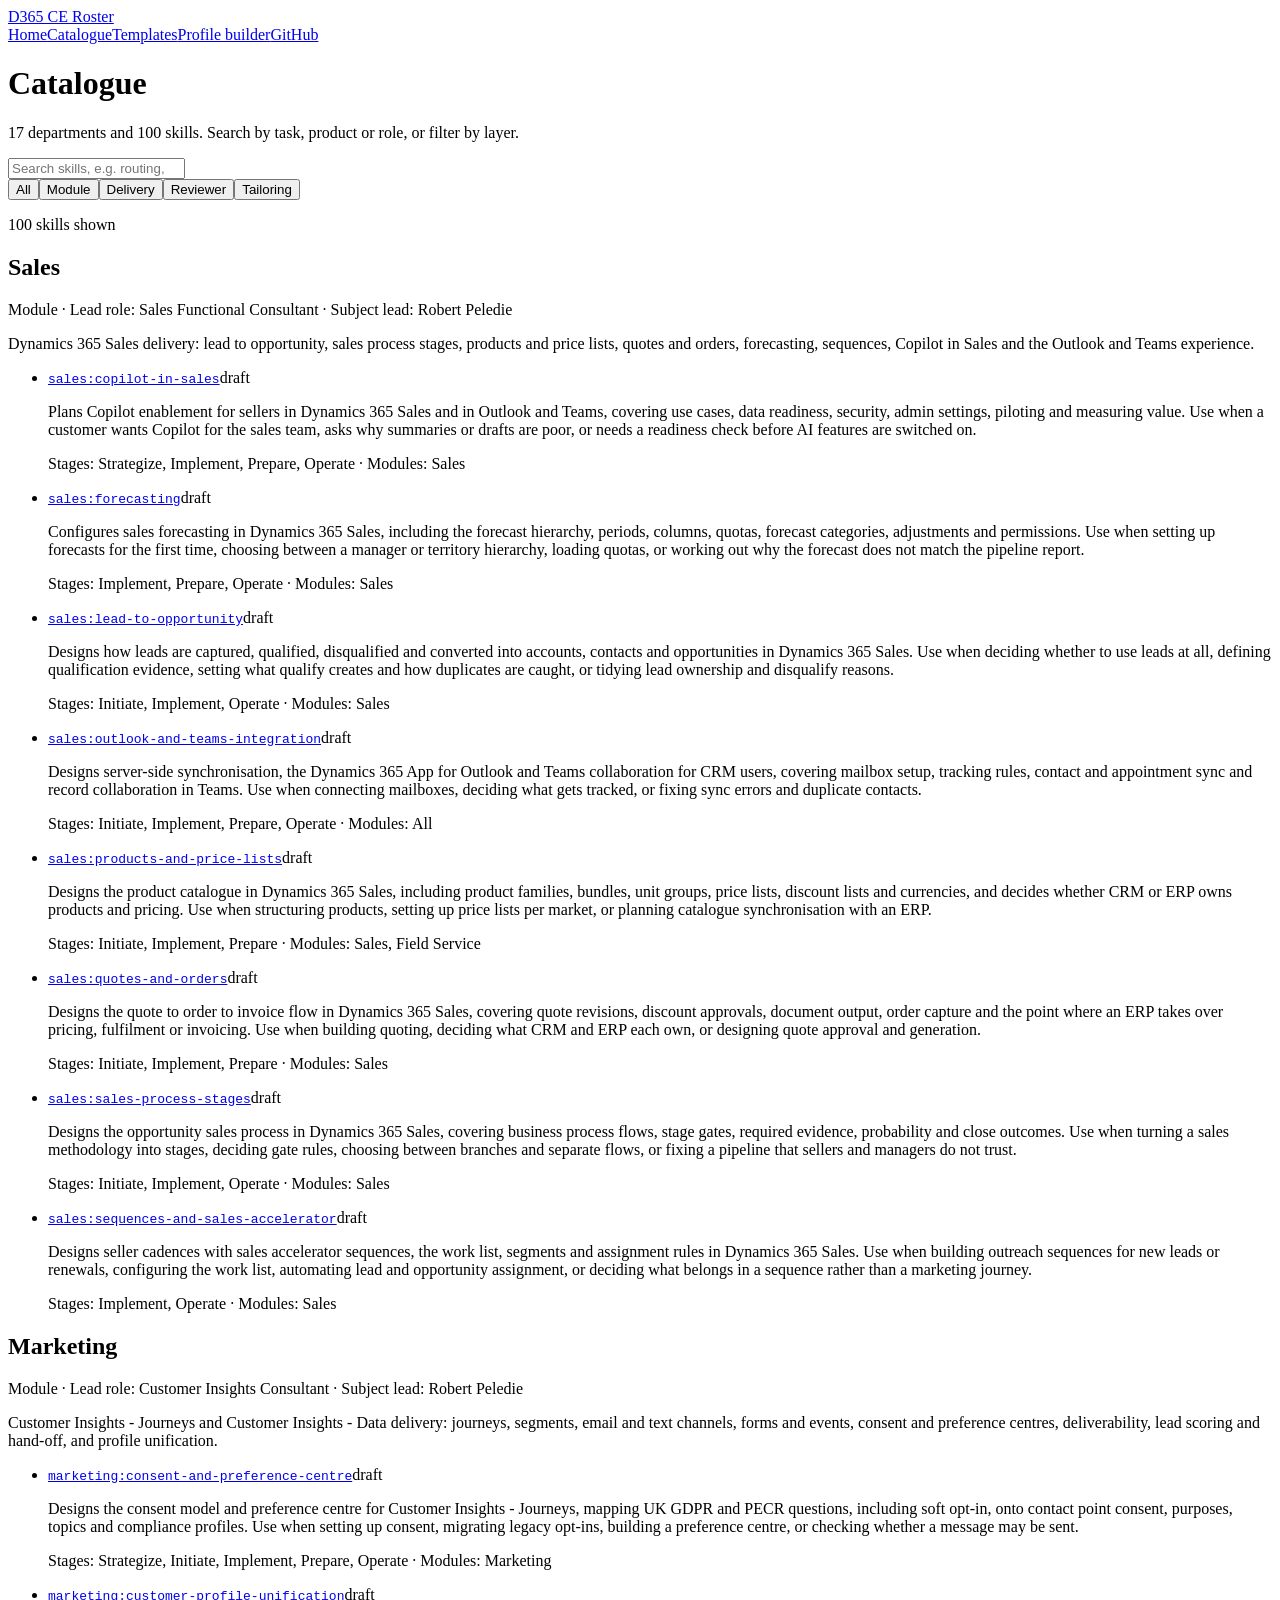
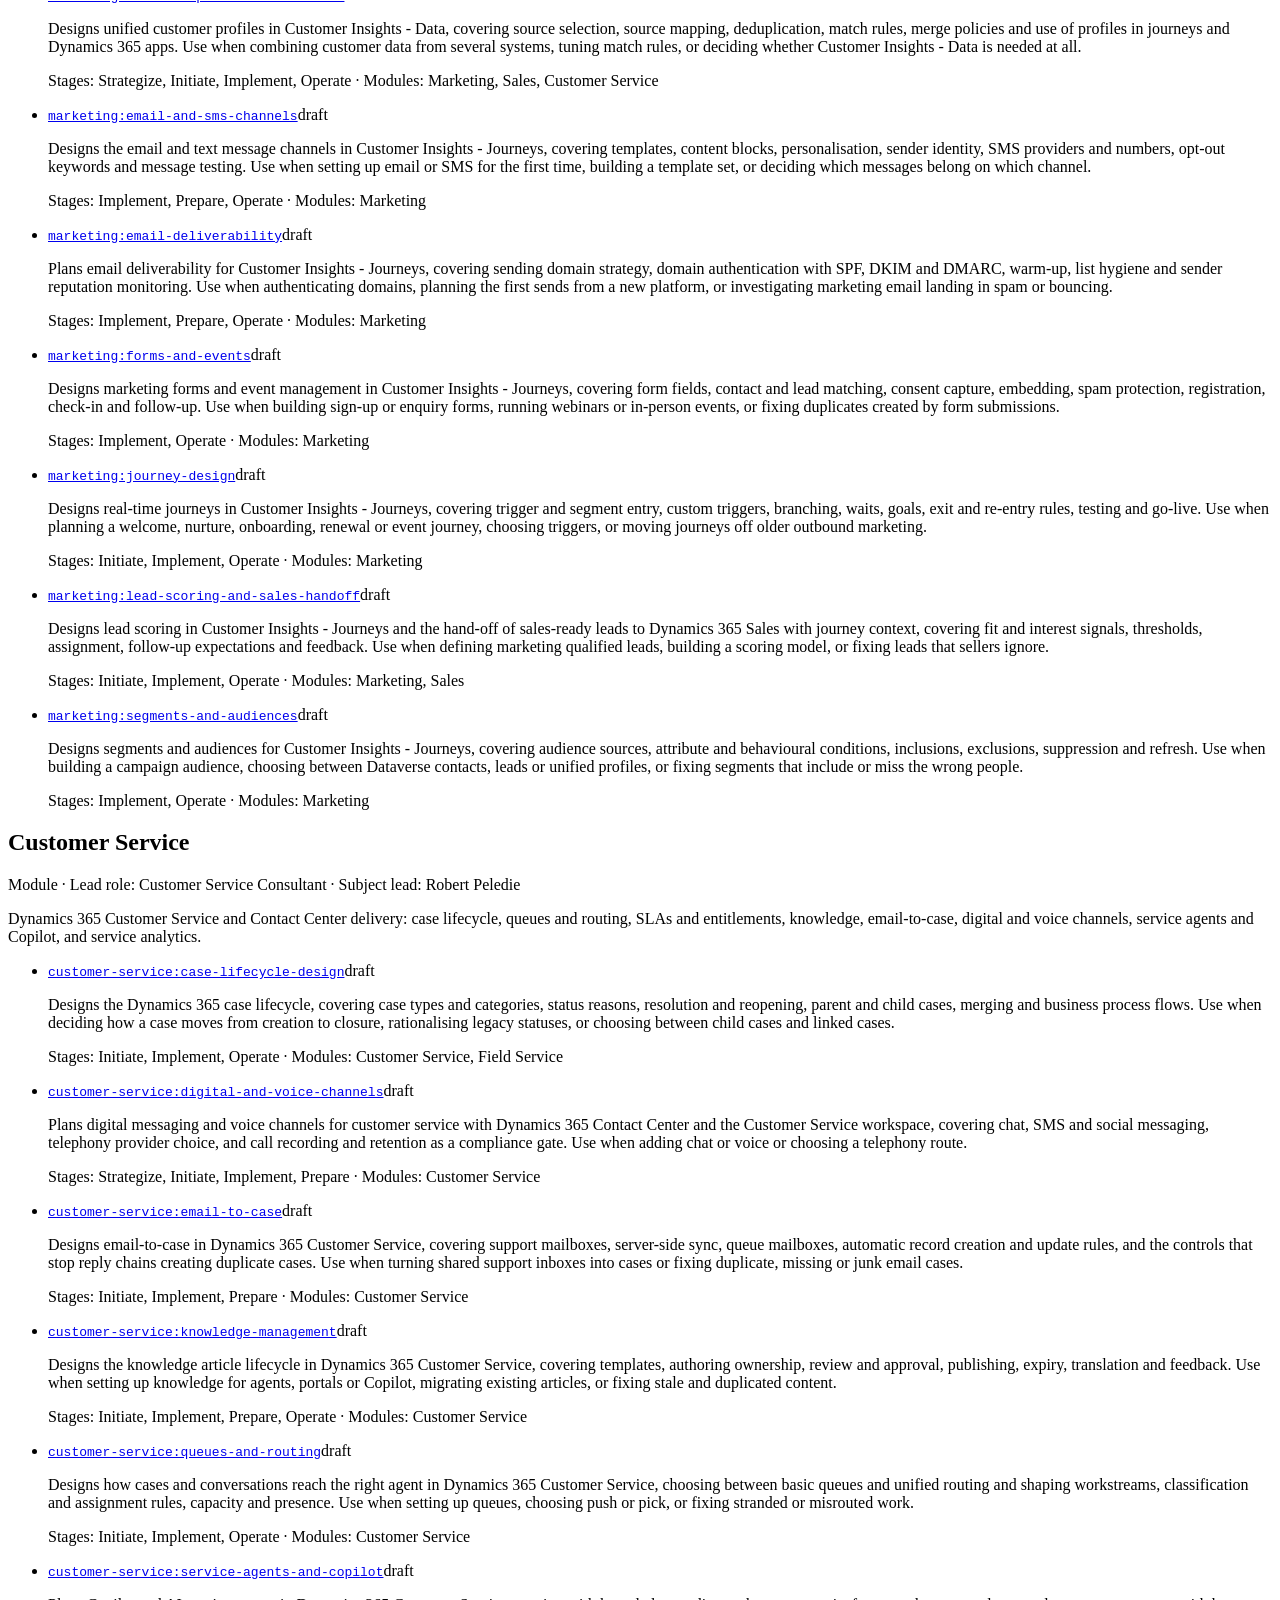
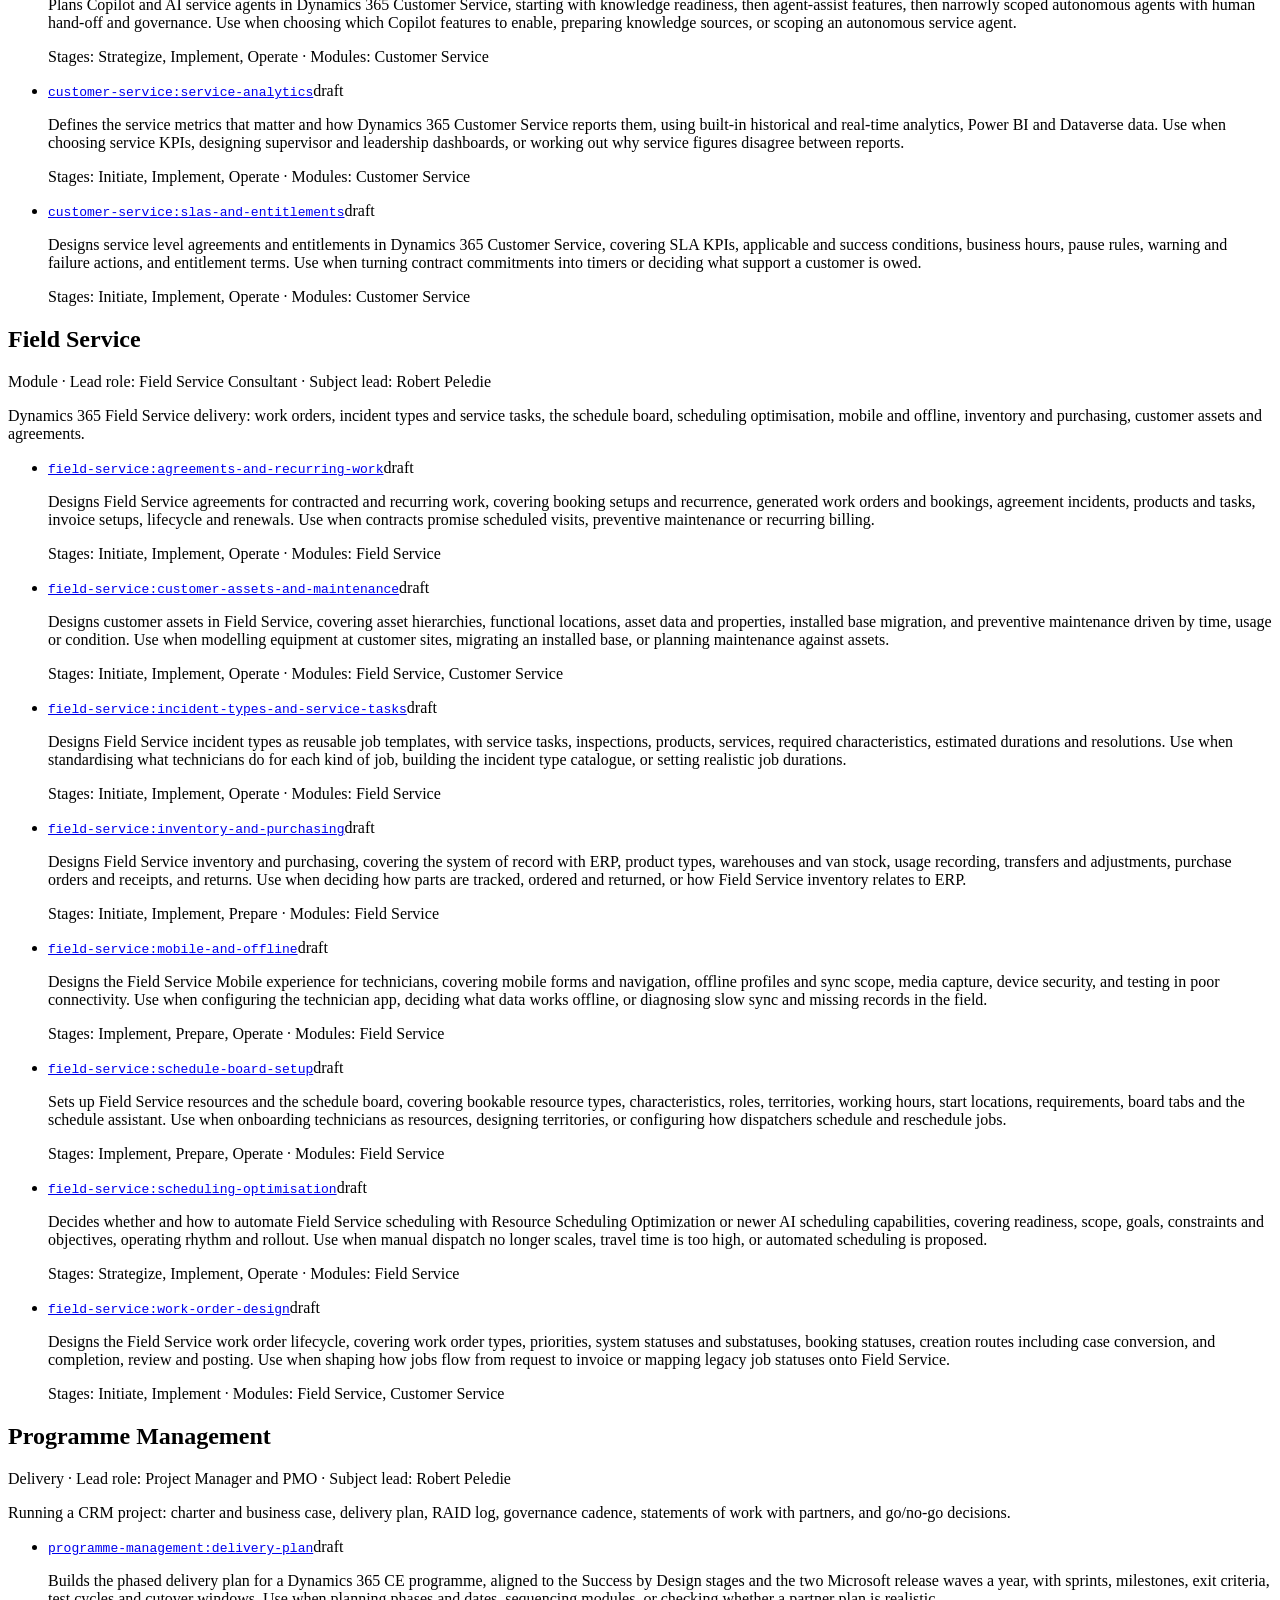
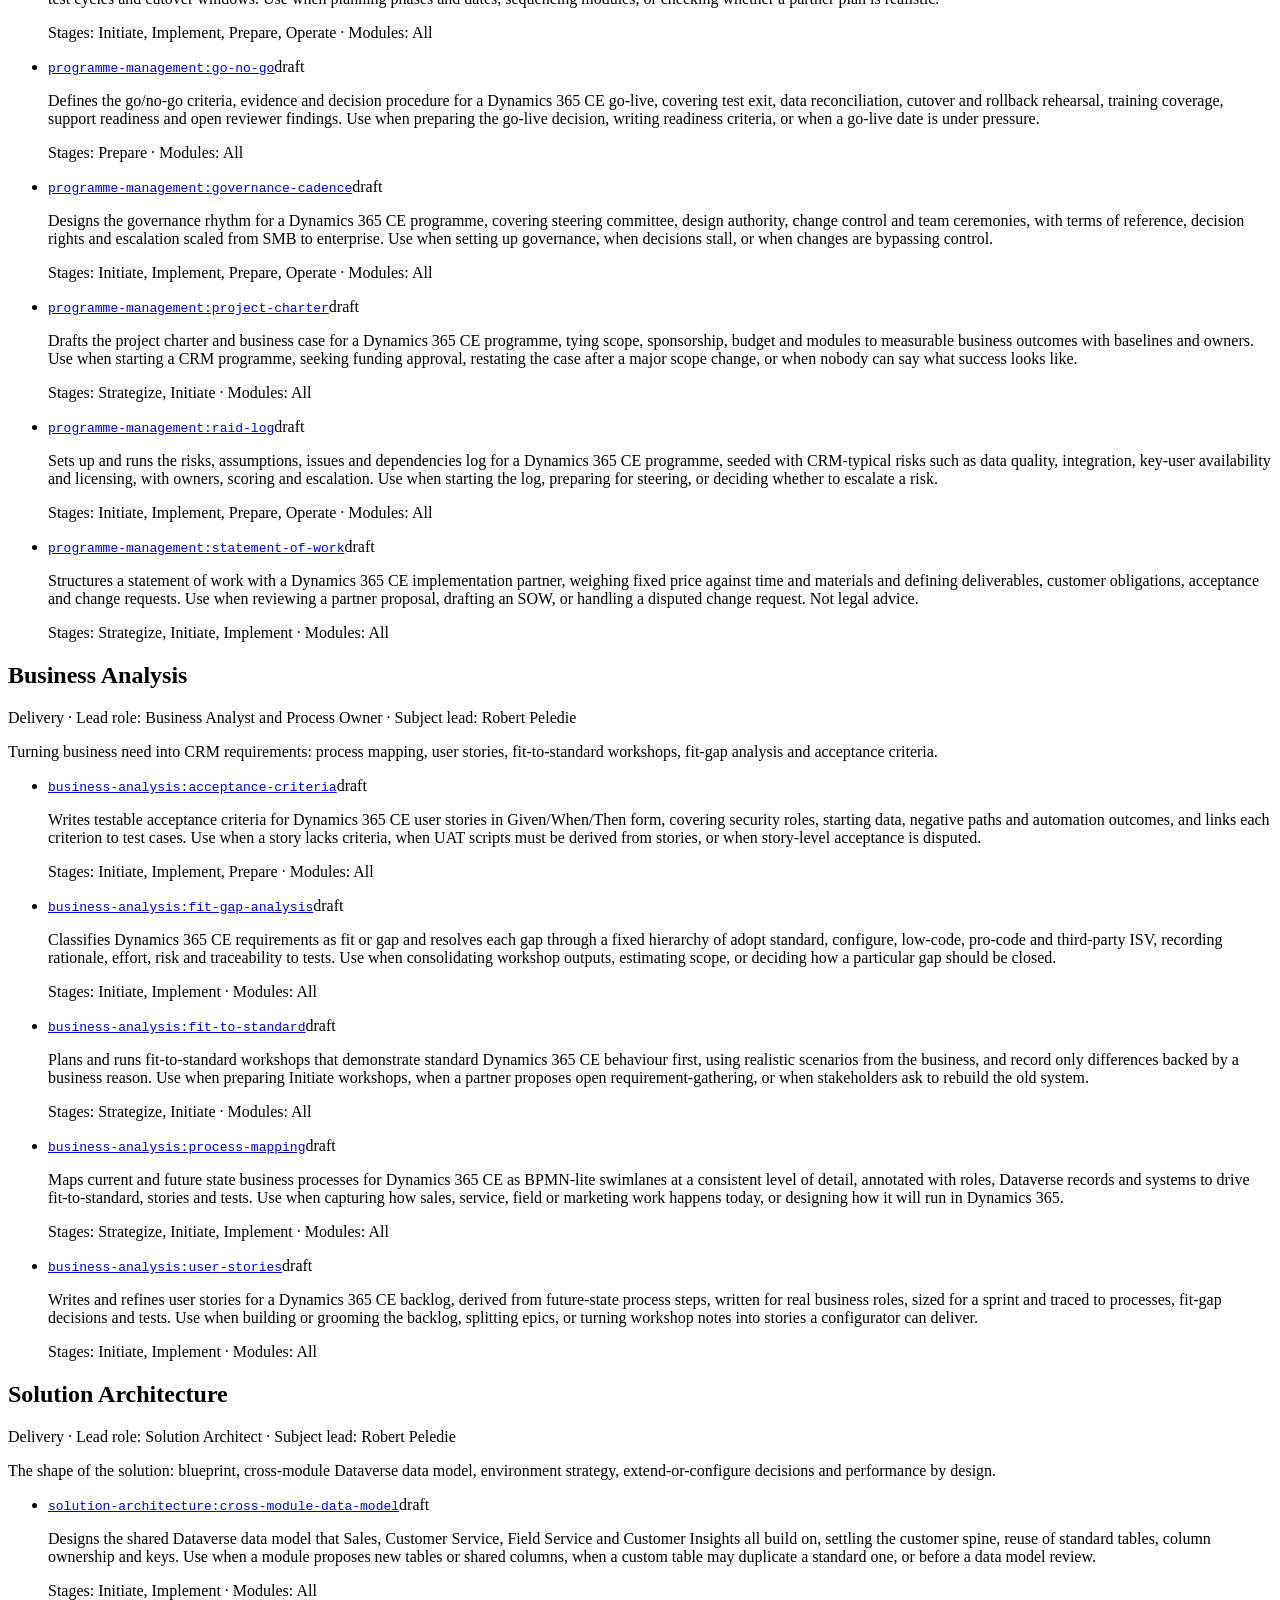
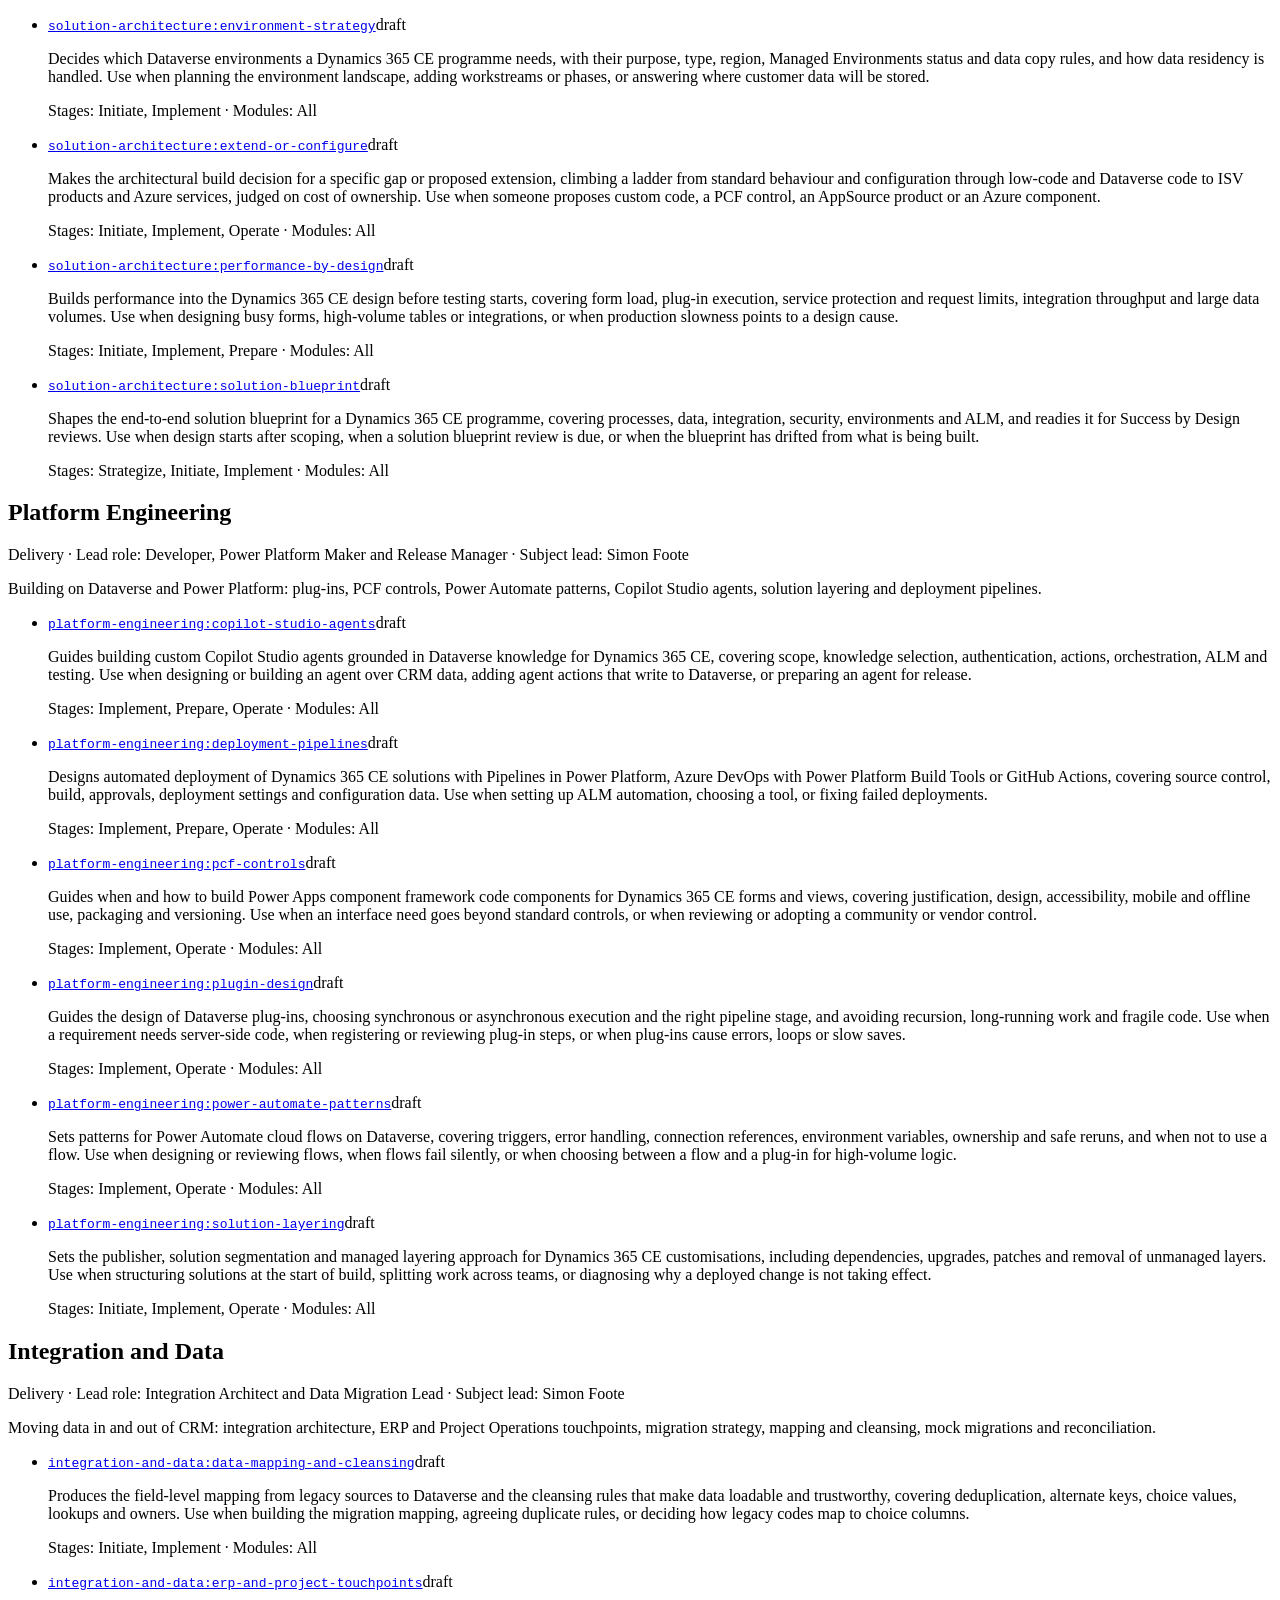
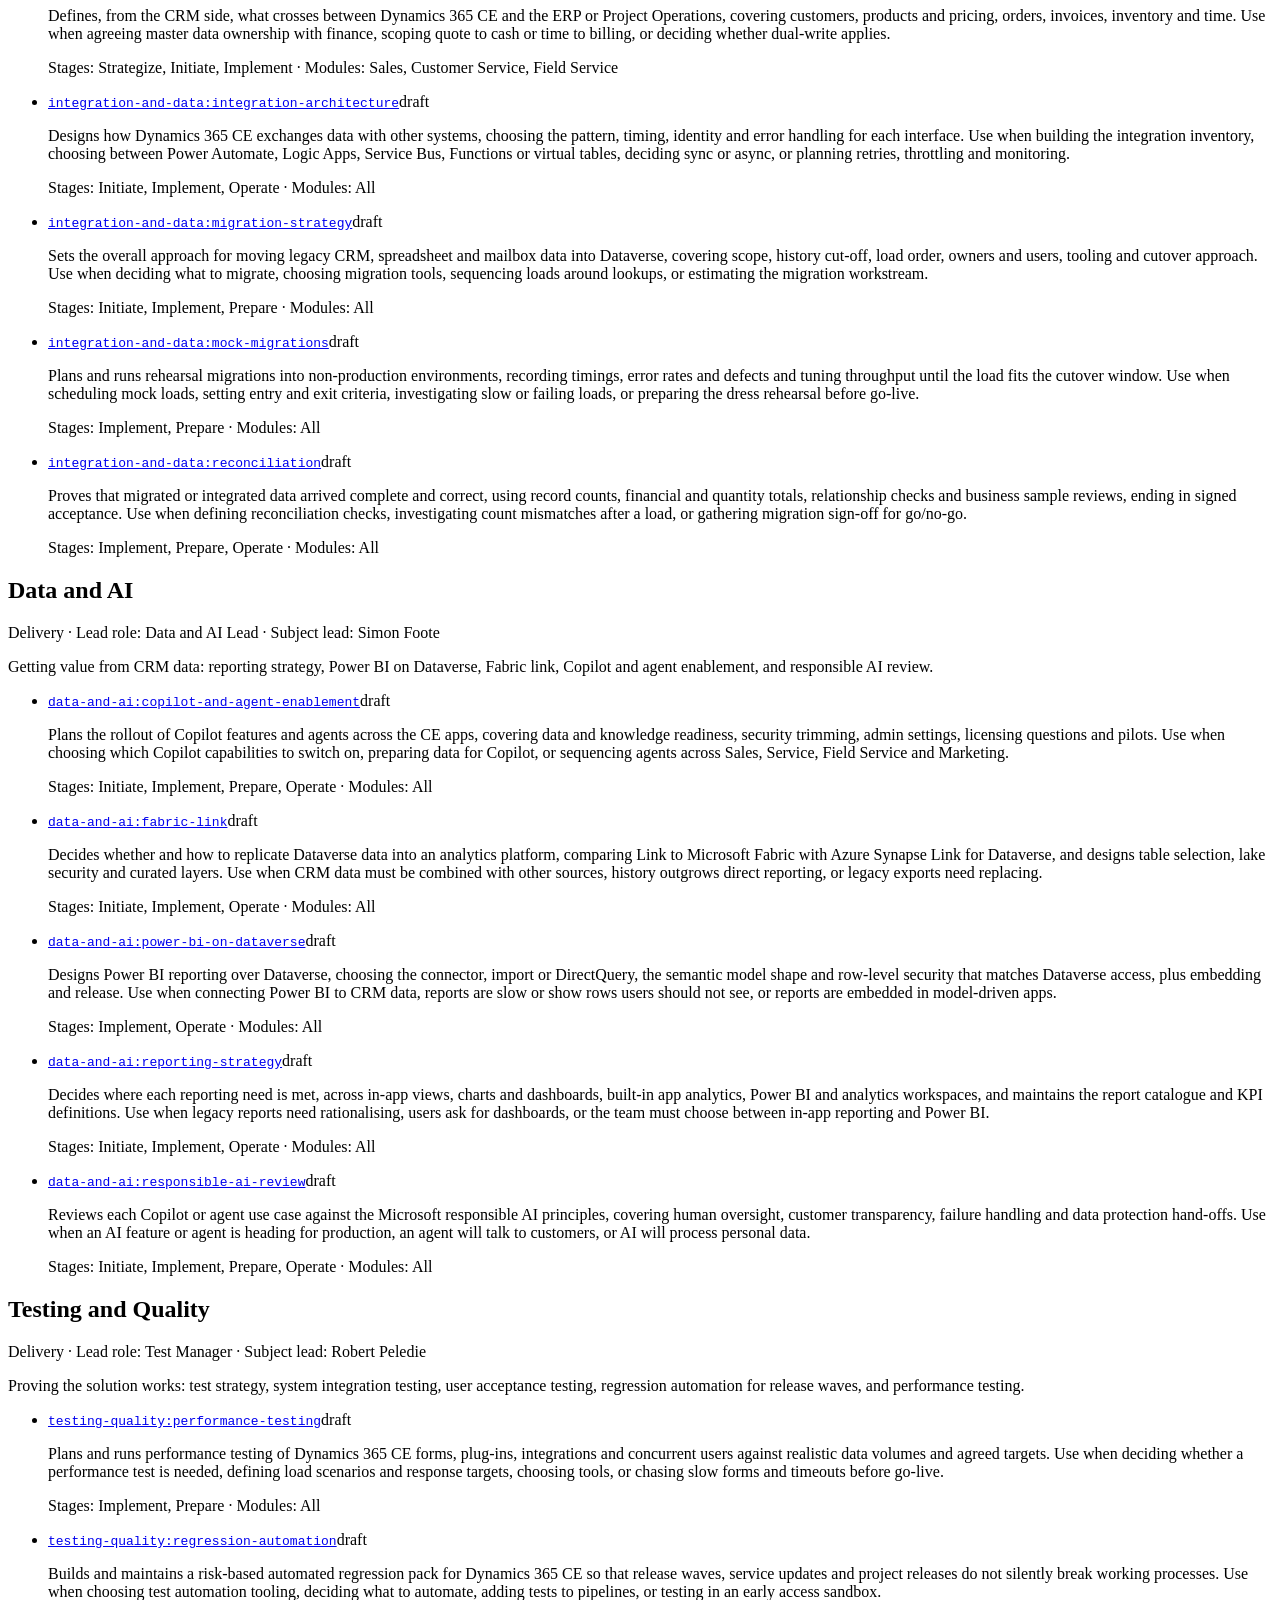
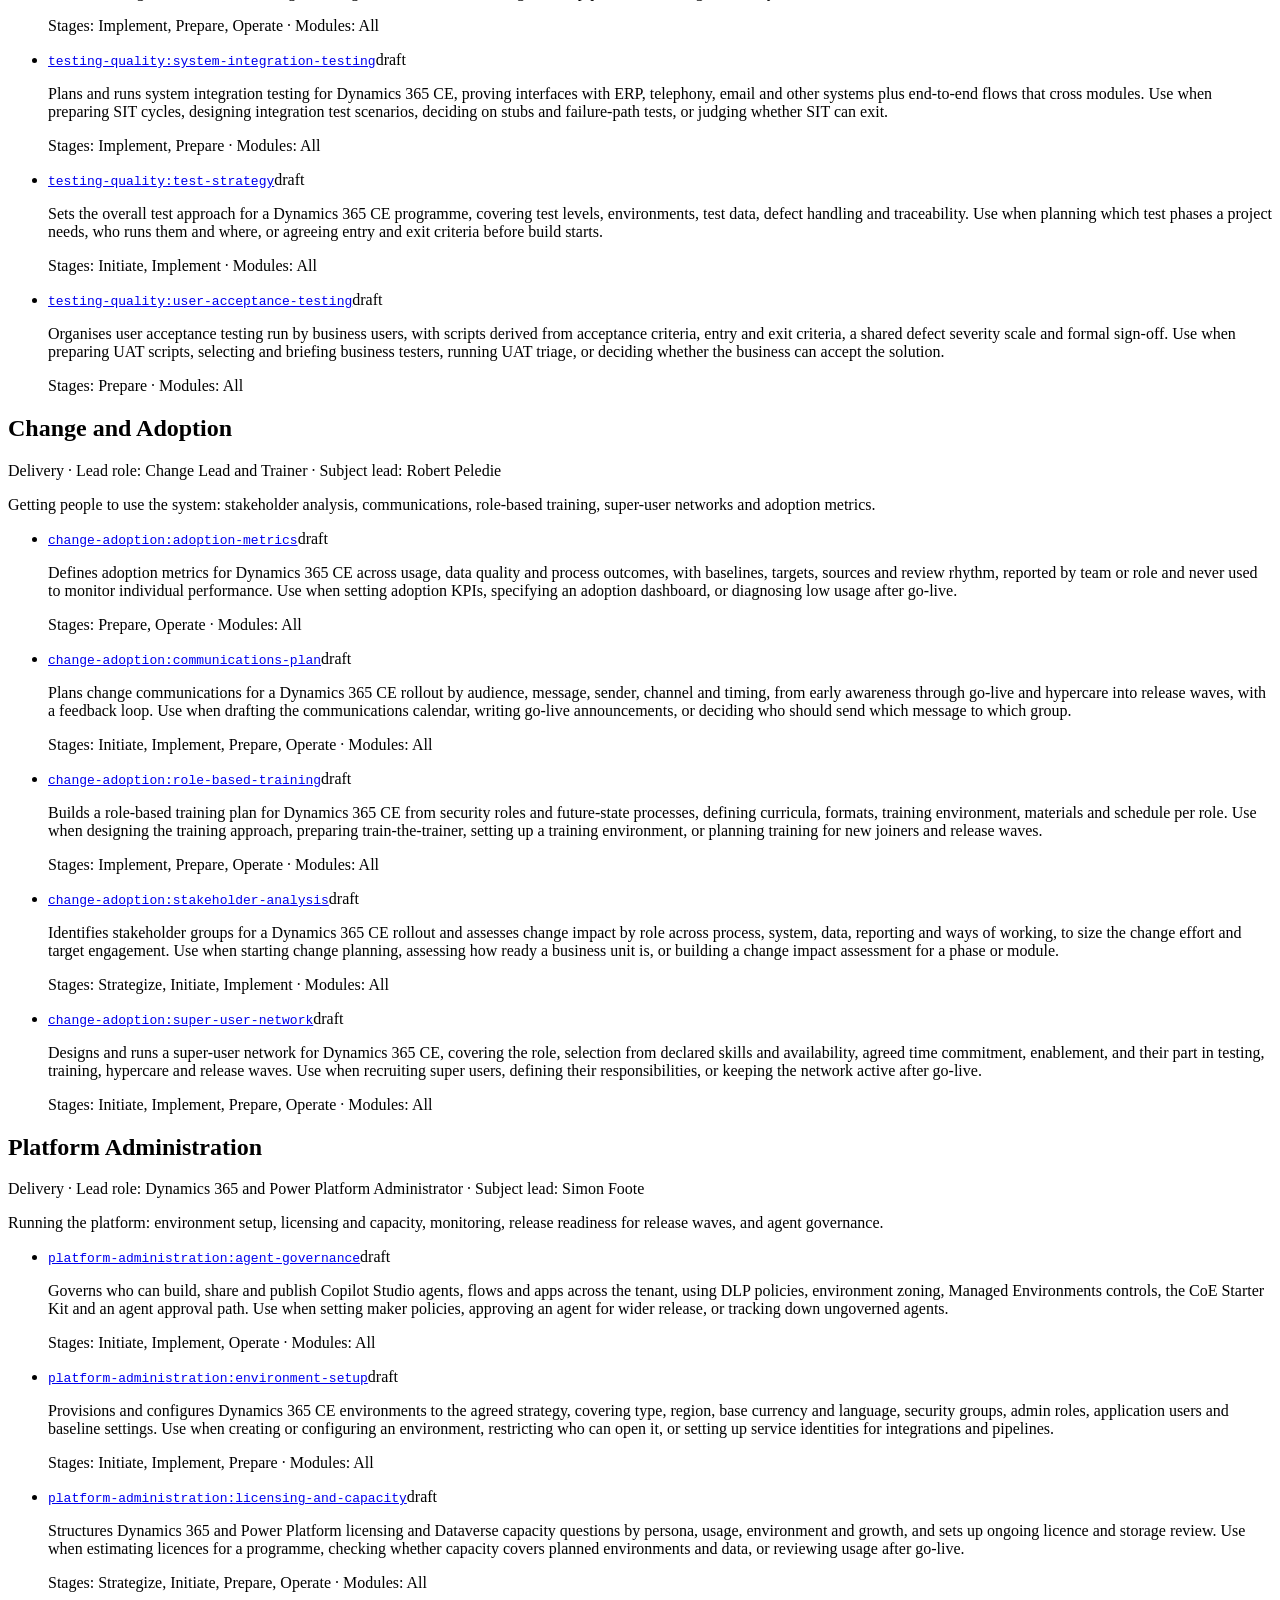
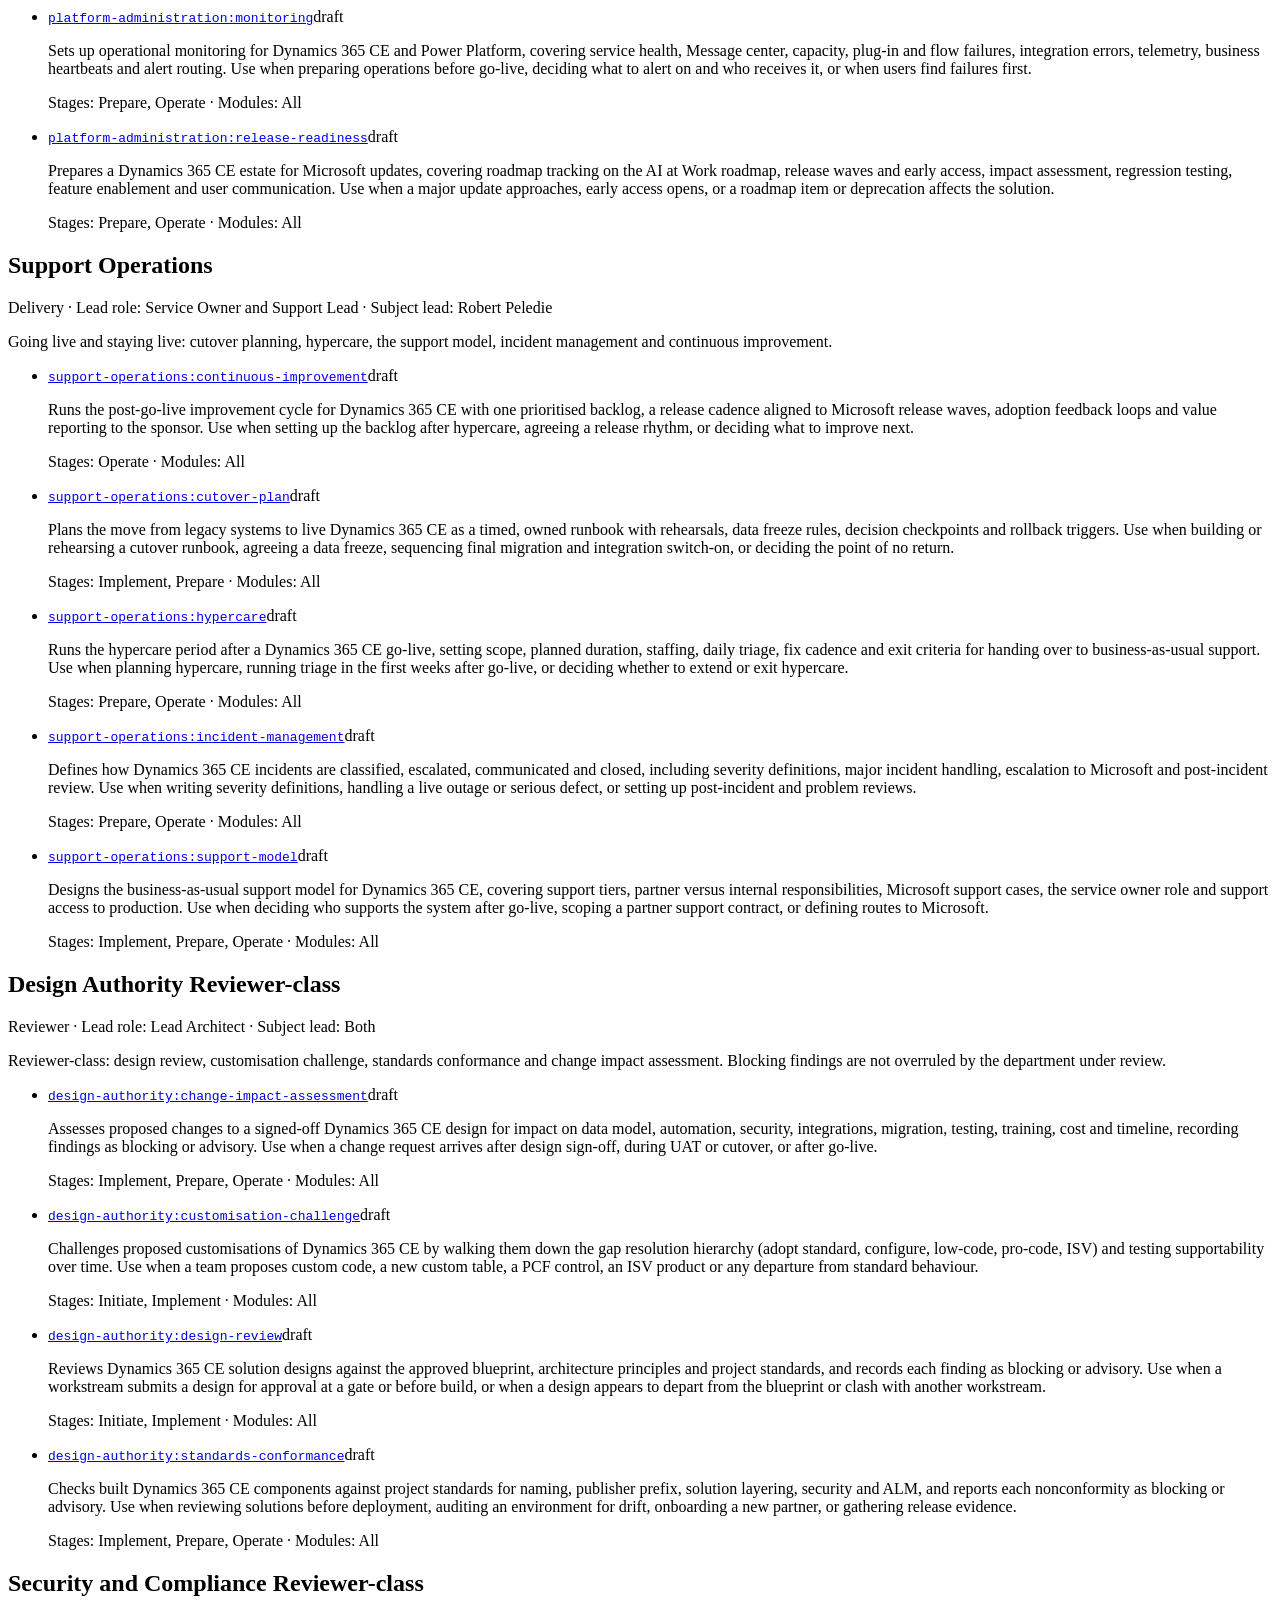
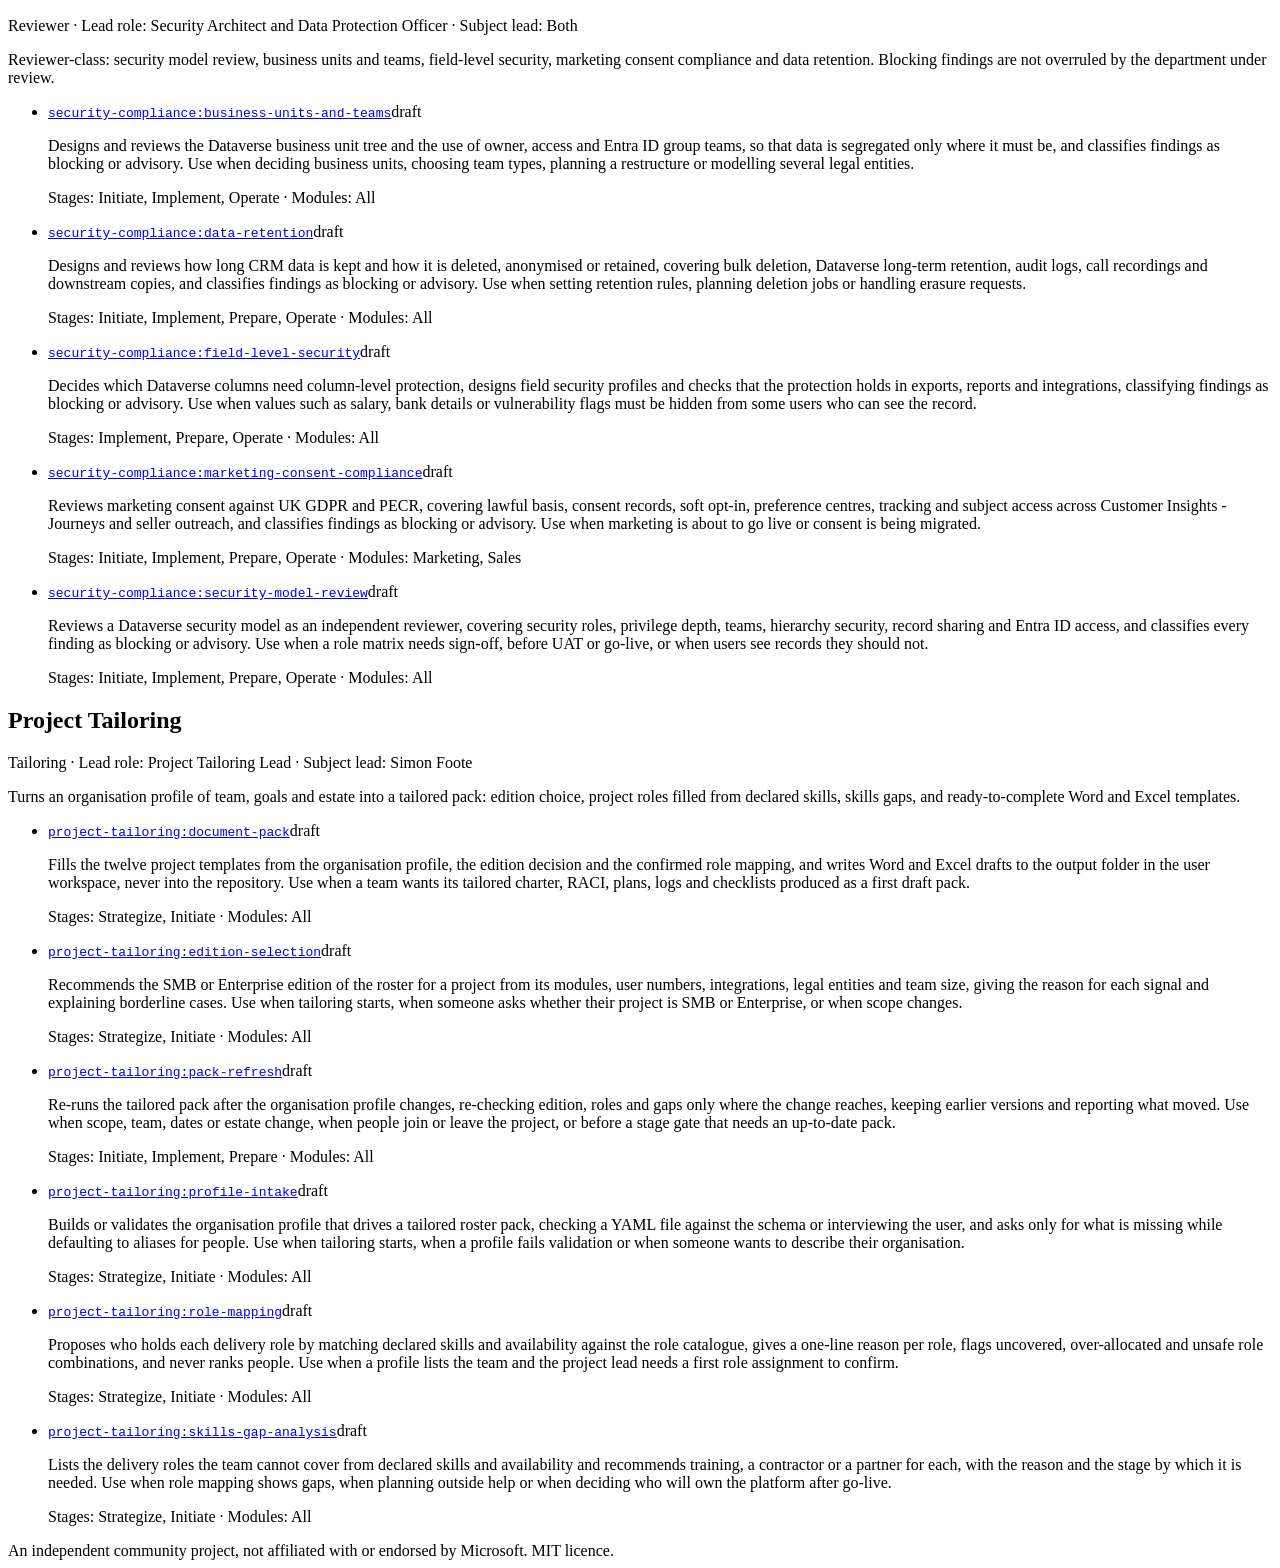
==== docs/catalogue.html @ d33d9c95 "Add D365 CE Roster first draft (2/9): docs" ====
<!doctype html>
<html lang="en-GB">
<head>
<meta charset="utf-8">
<meta name="viewport" content="width=device-width, initial-scale=1">
<title>Catalogue | D365 CE Roster</title>
<link rel="stylesheet" href="assets/site.css">
</head>
<body>
<!-- Generated by scripts/build-site.py. Do not edit by hand. -->
<header class="top"><div class="wrap"><a class="brand" href="index.html">D365 CE Roster</a><nav><a href="index.html">Home</a><a href="catalogue.html" class="active">Catalogue</a><a href="templates.html">Templates</a><a href="profile-builder.html">Profile builder</a><a href="https://github.com/SimonFoote-greensparx/dynamics-365-ce-roster">GitHub</a></nav></div></header>
<main class="wrap">
<h1>Catalogue</h1>
<p class="lead">17 departments and 100 skills. Search by task, product or role, or filter by layer.</p>
<div class="controls"><input id="q" type="search" placeholder="Search skills, e.g. routing, consent, offline, migration" aria-label="Search skills">
<div class="filters"><button data-filter="all" class="on">All</button><button data-filter="module">Module</button><button data-filter="delivery">Delivery</button><button data-filter="reviewer">Reviewer</button><button data-filter="tailoring">Tailoring</button></div><p id="count" aria-live="polite"></p></div>
<section class="dept layer-module" data-layer="module"><h2>Sales </h2><p class="meta">Module &middot; Lead role: Sales Functional Consultant &middot; Subject lead: Robert Peledie</p><p>Dynamics 365 Sales delivery: lead to opportunity, sales process stages, products and price lists, quotes and orders, forecasting, sequences, Copilot in Sales and the Outlook and Teams experience.</p><ul class="skills"><li data-search="copilot-in-sales copilot in sales plans copilot enablement for sellers in dynamics 365 sales and in outlook and teams, covering use cases, data readiness, security, admin settings, piloting and measuring value. use when a customer wants copilot for the sales team, asks why summaries or drafts are poor, or needs a readiness check before ai features are switched on. sales"><a href="https://github.com/SimonFoote-greensparx/dynamics-365-ce-roster/blob/main/plugins/sales/skills/copilot-in-sales/SKILL.md"><code>sales:copilot-in-sales</code></a><span class="status draft">draft</span><p>Plans Copilot enablement for sellers in Dynamics 365 Sales and in Outlook and Teams, covering use cases, data readiness, security, admin settings, piloting and measuring value. Use when a customer wants Copilot for the sales team, asks why summaries or drafts are poor, or needs a readiness check before AI features are switched on.</p><p class="meta">Stages: Strategize, Implement, Prepare, Operate &middot; Modules: Sales</p></li><li data-search="forecasting forecasting configures sales forecasting in dynamics 365 sales, including the forecast hierarchy, periods, columns, quotas, forecast categories, adjustments and permissions. use when setting up forecasts for the first time, choosing between a manager or territory hierarchy, loading quotas, or working out why the forecast does not match the pipeline report. sales"><a href="https://github.com/SimonFoote-greensparx/dynamics-365-ce-roster/blob/main/plugins/sales/skills/forecasting/SKILL.md"><code>sales:forecasting</code></a><span class="status draft">draft</span><p>Configures sales forecasting in Dynamics 365 Sales, including the forecast hierarchy, periods, columns, quotas, forecast categories, adjustments and permissions. Use when setting up forecasts for the first time, choosing between a manager or territory hierarchy, loading quotas, or working out why the forecast does not match the pipeline report.</p><p class="meta">Stages: Implement, Prepare, Operate &middot; Modules: Sales</p></li><li data-search="lead-to-opportunity lead to opportunity designs how leads are captured, qualified, disqualified and converted into accounts, contacts and opportunities in dynamics 365 sales. use when deciding whether to use leads at all, defining qualification evidence, setting what qualify creates and how duplicates are caught, or tidying lead ownership and disqualify reasons. sales"><a href="https://github.com/SimonFoote-greensparx/dynamics-365-ce-roster/blob/main/plugins/sales/skills/lead-to-opportunity/SKILL.md"><code>sales:lead-to-opportunity</code></a><span class="status draft">draft</span><p>Designs how leads are captured, qualified, disqualified and converted into accounts, contacts and opportunities in Dynamics 365 Sales. Use when deciding whether to use leads at all, defining qualification evidence, setting what qualify creates and how duplicates are caught, or tidying lead ownership and disqualify reasons.</p><p class="meta">Stages: Initiate, Implement, Operate &middot; Modules: Sales</p></li><li data-search="outlook-and-teams-integration outlook and teams integration designs server-side synchronisation, the dynamics 365 app for outlook and teams collaboration for crm users, covering mailbox setup, tracking rules, contact and appointment sync and record collaboration in teams. use when connecting mailboxes, deciding what gets tracked, or fixing sync errors and duplicate contacts. all"><a href="https://github.com/SimonFoote-greensparx/dynamics-365-ce-roster/blob/main/plugins/sales/skills/outlook-and-teams-integration/SKILL.md"><code>sales:outlook-and-teams-integration</code></a><span class="status draft">draft</span><p>Designs server-side synchronisation, the Dynamics 365 App for Outlook and Teams collaboration for CRM users, covering mailbox setup, tracking rules, contact and appointment sync and record collaboration in Teams. Use when connecting mailboxes, deciding what gets tracked, or fixing sync errors and duplicate contacts.</p><p class="meta">Stages: Initiate, Implement, Prepare, Operate &middot; Modules: All</p></li><li data-search="products-and-price-lists products and price lists designs the product catalogue in dynamics 365 sales, including product families, bundles, unit groups, price lists, discount lists and currencies, and decides whether crm or erp owns products and pricing. use when structuring products, setting up price lists per market, or planning catalogue synchronisation with an erp. sales, field service"><a href="https://github.com/SimonFoote-greensparx/dynamics-365-ce-roster/blob/main/plugins/sales/skills/products-and-price-lists/SKILL.md"><code>sales:products-and-price-lists</code></a><span class="status draft">draft</span><p>Designs the product catalogue in Dynamics 365 Sales, including product families, bundles, unit groups, price lists, discount lists and currencies, and decides whether CRM or ERP owns products and pricing. Use when structuring products, setting up price lists per market, or planning catalogue synchronisation with an ERP.</p><p class="meta">Stages: Initiate, Implement, Prepare &middot; Modules: Sales, Field Service</p></li><li data-search="quotes-and-orders quotes and orders designs the quote to order to invoice flow in dynamics 365 sales, covering quote revisions, discount approvals, document output, order capture and the point where an erp takes over pricing, fulfilment or invoicing. use when building quoting, deciding what crm and erp each own, or designing quote approval and generation. sales"><a href="https://github.com/SimonFoote-greensparx/dynamics-365-ce-roster/blob/main/plugins/sales/skills/quotes-and-orders/SKILL.md"><code>sales:quotes-and-orders</code></a><span class="status draft">draft</span><p>Designs the quote to order to invoice flow in Dynamics 365 Sales, covering quote revisions, discount approvals, document output, order capture and the point where an ERP takes over pricing, fulfilment or invoicing. Use when building quoting, deciding what CRM and ERP each own, or designing quote approval and generation.</p><p class="meta">Stages: Initiate, Implement, Prepare &middot; Modules: Sales</p></li><li data-search="sales-process-stages sales process stages designs the opportunity sales process in dynamics 365 sales, covering business process flows, stage gates, required evidence, probability and close outcomes. use when turning a sales methodology into stages, deciding gate rules, choosing between branches and separate flows, or fixing a pipeline that sellers and managers do not trust. sales"><a href="https://github.com/SimonFoote-greensparx/dynamics-365-ce-roster/blob/main/plugins/sales/skills/sales-process-stages/SKILL.md"><code>sales:sales-process-stages</code></a><span class="status draft">draft</span><p>Designs the opportunity sales process in Dynamics 365 Sales, covering business process flows, stage gates, required evidence, probability and close outcomes. Use when turning a sales methodology into stages, deciding gate rules, choosing between branches and separate flows, or fixing a pipeline that sellers and managers do not trust.</p><p class="meta">Stages: Initiate, Implement, Operate &middot; Modules: Sales</p></li><li data-search="sequences-and-sales-accelerator sequences and sales accelerator designs seller cadences with sales accelerator sequences, the work list, segments and assignment rules in dynamics 365 sales. use when building outreach sequences for new leads or renewals, configuring the work list, automating lead and opportunity assignment, or deciding what belongs in a sequence rather than a marketing journey. sales"><a href="https://github.com/SimonFoote-greensparx/dynamics-365-ce-roster/blob/main/plugins/sales/skills/sequences-and-sales-accelerator/SKILL.md"><code>sales:sequences-and-sales-accelerator</code></a><span class="status draft">draft</span><p>Designs seller cadences with sales accelerator sequences, the work list, segments and assignment rules in Dynamics 365 Sales. Use when building outreach sequences for new leads or renewals, configuring the work list, automating lead and opportunity assignment, or deciding what belongs in a sequence rather than a marketing journey.</p><p class="meta">Stages: Implement, Operate &middot; Modules: Sales</p></li></ul></section><section class="dept layer-module" data-layer="module"><h2>Marketing </h2><p class="meta">Module &middot; Lead role: Customer Insights Consultant &middot; Subject lead: Robert Peledie</p><p>Customer Insights - Journeys and Customer Insights - Data delivery: journeys, segments, email and text channels, forms and events, consent and preference centres, deliverability, lead scoring and hand-off, and profile unification.</p><ul class="skills"><li data-search="consent-and-preference-centre consent and preference centre designs the consent model and preference centre for customer insights - journeys, mapping uk gdpr and pecr questions, including soft opt-in, onto contact point consent, purposes, topics and compliance profiles. use when setting up consent, migrating legacy opt-ins, building a preference centre, or checking whether a message may be sent. marketing"><a href="https://github.com/SimonFoote-greensparx/dynamics-365-ce-roster/blob/main/plugins/marketing/skills/consent-and-preference-centre/SKILL.md"><code>marketing:consent-and-preference-centre</code></a><span class="status draft">draft</span><p>Designs the consent model and preference centre for Customer Insights - Journeys, mapping UK GDPR and PECR questions, including soft opt-in, onto contact point consent, purposes, topics and compliance profiles. Use when setting up consent, migrating legacy opt-ins, building a preference centre, or checking whether a message may be sent.</p><p class="meta">Stages: Strategize, Initiate, Implement, Prepare, Operate &middot; Modules: Marketing</p></li><li data-search="customer-profile-unification customer profile unification designs unified customer profiles in customer insights - data, covering source selection, source mapping, deduplication, match rules, merge policies and use of profiles in journeys and dynamics 365 apps. use when combining customer data from several systems, tuning match rules, or deciding whether customer insights - data is needed at all. marketing, sales, customer service"><a href="https://github.com/SimonFoote-greensparx/dynamics-365-ce-roster/blob/main/plugins/marketing/skills/customer-profile-unification/SKILL.md"><code>marketing:customer-profile-unification</code></a><span class="status draft">draft</span><p>Designs unified customer profiles in Customer Insights - Data, covering source selection, source mapping, deduplication, match rules, merge policies and use of profiles in journeys and Dynamics 365 apps. Use when combining customer data from several systems, tuning match rules, or deciding whether Customer Insights - Data is needed at all.</p><p class="meta">Stages: Strategize, Initiate, Implement, Operate &middot; Modules: Marketing, Sales, Customer Service</p></li><li data-search="email-and-sms-channels email and sms channels designs the email and text message channels in customer insights - journeys, covering templates, content blocks, personalisation, sender identity, sms providers and numbers, opt-out keywords and message testing. use when setting up email or sms for the first time, building a template set, or deciding which messages belong on which channel. marketing"><a href="https://github.com/SimonFoote-greensparx/dynamics-365-ce-roster/blob/main/plugins/marketing/skills/email-and-sms-channels/SKILL.md"><code>marketing:email-and-sms-channels</code></a><span class="status draft">draft</span><p>Designs the email and text message channels in Customer Insights - Journeys, covering templates, content blocks, personalisation, sender identity, SMS providers and numbers, opt-out keywords and message testing. Use when setting up email or SMS for the first time, building a template set, or deciding which messages belong on which channel.</p><p class="meta">Stages: Implement, Prepare, Operate &middot; Modules: Marketing</p></li><li data-search="email-deliverability email deliverability plans email deliverability for customer insights - journeys, covering sending domain strategy, domain authentication with spf, dkim and dmarc, warm-up, list hygiene and sender reputation monitoring. use when authenticating domains, planning the first sends from a new platform, or investigating marketing email landing in spam or bouncing. marketing"><a href="https://github.com/SimonFoote-greensparx/dynamics-365-ce-roster/blob/main/plugins/marketing/skills/email-deliverability/SKILL.md"><code>marketing:email-deliverability</code></a><span class="status draft">draft</span><p>Plans email deliverability for Customer Insights - Journeys, covering sending domain strategy, domain authentication with SPF, DKIM and DMARC, warm-up, list hygiene and sender reputation monitoring. Use when authenticating domains, planning the first sends from a new platform, or investigating marketing email landing in spam or bouncing.</p><p class="meta">Stages: Implement, Prepare, Operate &middot; Modules: Marketing</p></li><li data-search="forms-and-events forms and events designs marketing forms and event management in customer insights - journeys, covering form fields, contact and lead matching, consent capture, embedding, spam protection, registration, check-in and follow-up. use when building sign-up or enquiry forms, running webinars or in-person events, or fixing duplicates created by form submissions. marketing"><a href="https://github.com/SimonFoote-greensparx/dynamics-365-ce-roster/blob/main/plugins/marketing/skills/forms-and-events/SKILL.md"><code>marketing:forms-and-events</code></a><span class="status draft">draft</span><p>Designs marketing forms and event management in Customer Insights - Journeys, covering form fields, contact and lead matching, consent capture, embedding, spam protection, registration, check-in and follow-up. Use when building sign-up or enquiry forms, running webinars or in-person events, or fixing duplicates created by form submissions.</p><p class="meta">Stages: Implement, Operate &middot; Modules: Marketing</p></li><li data-search="journey-design journey design designs real-time journeys in customer insights - journeys, covering trigger and segment entry, custom triggers, branching, waits, goals, exit and re-entry rules, testing and go-live. use when planning a welcome, nurture, onboarding, renewal or event journey, choosing triggers, or moving journeys off older outbound marketing. marketing"><a href="https://github.com/SimonFoote-greensparx/dynamics-365-ce-roster/blob/main/plugins/marketing/skills/journey-design/SKILL.md"><code>marketing:journey-design</code></a><span class="status draft">draft</span><p>Designs real-time journeys in Customer Insights - Journeys, covering trigger and segment entry, custom triggers, branching, waits, goals, exit and re-entry rules, testing and go-live. Use when planning a welcome, nurture, onboarding, renewal or event journey, choosing triggers, or moving journeys off older outbound marketing.</p><p class="meta">Stages: Initiate, Implement, Operate &middot; Modules: Marketing</p></li><li data-search="lead-scoring-and-sales-handoff lead scoring and sales hand-off designs lead scoring in customer insights - journeys and the hand-off of sales-ready leads to dynamics 365 sales with journey context, covering fit and interest signals, thresholds, assignment, follow-up expectations and feedback. use when defining marketing qualified leads, building a scoring model, or fixing leads that sellers ignore. marketing, sales"><a href="https://github.com/SimonFoote-greensparx/dynamics-365-ce-roster/blob/main/plugins/marketing/skills/lead-scoring-and-sales-handoff/SKILL.md"><code>marketing:lead-scoring-and-sales-handoff</code></a><span class="status draft">draft</span><p>Designs lead scoring in Customer Insights - Journeys and the hand-off of sales-ready leads to Dynamics 365 Sales with journey context, covering fit and interest signals, thresholds, assignment, follow-up expectations and feedback. Use when defining marketing qualified leads, building a scoring model, or fixing leads that sellers ignore.</p><p class="meta">Stages: Initiate, Implement, Operate &middot; Modules: Marketing, Sales</p></li><li data-search="segments-and-audiences segments and audiences designs segments and audiences for customer insights - journeys, covering audience sources, attribute and behavioural conditions, inclusions, exclusions, suppression and refresh. use when building a campaign audience, choosing between dataverse contacts, leads or unified profiles, or fixing segments that include or miss the wrong people. marketing"><a href="https://github.com/SimonFoote-greensparx/dynamics-365-ce-roster/blob/main/plugins/marketing/skills/segments-and-audiences/SKILL.md"><code>marketing:segments-and-audiences</code></a><span class="status draft">draft</span><p>Designs segments and audiences for Customer Insights - Journeys, covering audience sources, attribute and behavioural conditions, inclusions, exclusions, suppression and refresh. Use when building a campaign audience, choosing between Dataverse contacts, leads or unified profiles, or fixing segments that include or miss the wrong people.</p><p class="meta">Stages: Implement, Operate &middot; Modules: Marketing</p></li></ul></section><section class="dept layer-module" data-layer="module"><h2>Customer Service </h2><p class="meta">Module &middot; Lead role: Customer Service Consultant &middot; Subject lead: Robert Peledie</p><p>Dynamics 365 Customer Service and Contact Center delivery: case lifecycle, queues and routing, SLAs and entitlements, knowledge, email-to-case, digital and voice channels, service agents and Copilot, and service analytics.</p><ul class="skills"><li data-search="case-lifecycle-design case lifecycle design designs the dynamics 365 case lifecycle, covering case types and categories, status reasons, resolution and reopening, parent and child cases, merging and business process flows. use when deciding how a case moves from creation to closure, rationalising legacy statuses, or choosing between child cases and linked cases. customer service, field service"><a href="https://github.com/SimonFoote-greensparx/dynamics-365-ce-roster/blob/main/plugins/customer-service/skills/case-lifecycle-design/SKILL.md"><code>customer-service:case-lifecycle-design</code></a><span class="status draft">draft</span><p>Designs the Dynamics 365 case lifecycle, covering case types and categories, status reasons, resolution and reopening, parent and child cases, merging and business process flows. Use when deciding how a case moves from creation to closure, rationalising legacy statuses, or choosing between child cases and linked cases.</p><p class="meta">Stages: Initiate, Implement, Operate &middot; Modules: Customer Service, Field Service</p></li><li data-search="digital-and-voice-channels digital and voice channels plans digital messaging and voice channels for customer service with dynamics 365 contact center and the customer service workspace, covering chat, sms and social messaging, telephony provider choice, and call recording and retention as a compliance gate. use when adding chat or voice or choosing a telephony route. customer service"><a href="https://github.com/SimonFoote-greensparx/dynamics-365-ce-roster/blob/main/plugins/customer-service/skills/digital-and-voice-channels/SKILL.md"><code>customer-service:digital-and-voice-channels</code></a><span class="status draft">draft</span><p>Plans digital messaging and voice channels for customer service with Dynamics 365 Contact Center and the Customer Service workspace, covering chat, SMS and social messaging, telephony provider choice, and call recording and retention as a compliance gate. Use when adding chat or voice or choosing a telephony route.</p><p class="meta">Stages: Strategize, Initiate, Implement, Prepare &middot; Modules: Customer Service</p></li><li data-search="email-to-case email-to-case designs email-to-case in dynamics 365 customer service, covering support mailboxes, server-side sync, queue mailboxes, automatic record creation and update rules, and the controls that stop reply chains creating duplicate cases. use when turning shared support inboxes into cases or fixing duplicate, missing or junk email cases. customer service"><a href="https://github.com/SimonFoote-greensparx/dynamics-365-ce-roster/blob/main/plugins/customer-service/skills/email-to-case/SKILL.md"><code>customer-service:email-to-case</code></a><span class="status draft">draft</span><p>Designs email-to-case in Dynamics 365 Customer Service, covering support mailboxes, server-side sync, queue mailboxes, automatic record creation and update rules, and the controls that stop reply chains creating duplicate cases. Use when turning shared support inboxes into cases or fixing duplicate, missing or junk email cases.</p><p class="meta">Stages: Initiate, Implement, Prepare &middot; Modules: Customer Service</p></li><li data-search="knowledge-management knowledge management designs the knowledge article lifecycle in dynamics 365 customer service, covering templates, authoring ownership, review and approval, publishing, expiry, translation and feedback. use when setting up knowledge for agents, portals or copilot, migrating existing articles, or fixing stale and duplicated content. customer service"><a href="https://github.com/SimonFoote-greensparx/dynamics-365-ce-roster/blob/main/plugins/customer-service/skills/knowledge-management/SKILL.md"><code>customer-service:knowledge-management</code></a><span class="status draft">draft</span><p>Designs the knowledge article lifecycle in Dynamics 365 Customer Service, covering templates, authoring ownership, review and approval, publishing, expiry, translation and feedback. Use when setting up knowledge for agents, portals or Copilot, migrating existing articles, or fixing stale and duplicated content.</p><p class="meta">Stages: Initiate, Implement, Prepare, Operate &middot; Modules: Customer Service</p></li><li data-search="queues-and-routing queues and routing designs how cases and conversations reach the right agent in dynamics 365 customer service, choosing between basic queues and unified routing and shaping workstreams, classification and assignment rules, capacity and presence. use when setting up queues, choosing push or pick, or fixing stranded or misrouted work. customer service"><a href="https://github.com/SimonFoote-greensparx/dynamics-365-ce-roster/blob/main/plugins/customer-service/skills/queues-and-routing/SKILL.md"><code>customer-service:queues-and-routing</code></a><span class="status draft">draft</span><p>Designs how cases and conversations reach the right agent in Dynamics 365 Customer Service, choosing between basic queues and unified routing and shaping workstreams, classification and assignment rules, capacity and presence. Use when setting up queues, choosing push or pick, or fixing stranded or misrouted work.</p><p class="meta">Stages: Initiate, Implement, Operate &middot; Modules: Customer Service</p></li><li data-search="service-agents-and-copilot service agents and copilot plans copilot and ai service agents in dynamics 365 customer service, starting with knowledge readiness, then agent-assist features, then narrowly scoped autonomous agents with human hand-off and governance. use when choosing which copilot features to enable, preparing knowledge sources, or scoping an autonomous service agent. customer service"><a href="https://github.com/SimonFoote-greensparx/dynamics-365-ce-roster/blob/main/plugins/customer-service/skills/service-agents-and-copilot/SKILL.md"><code>customer-service:service-agents-and-copilot</code></a><span class="status draft">draft</span><p>Plans Copilot and AI service agents in Dynamics 365 Customer Service, starting with knowledge readiness, then agent-assist features, then narrowly scoped autonomous agents with human hand-off and governance. Use when choosing which Copilot features to enable, preparing knowledge sources, or scoping an autonomous service agent.</p><p class="meta">Stages: Strategize, Implement, Operate &middot; Modules: Customer Service</p></li><li data-search="service-analytics service analytics defines the service metrics that matter and how dynamics 365 customer service reports them, using built-in historical and real-time analytics, power bi and dataverse data. use when choosing service kpis, designing supervisor and leadership dashboards, or working out why service figures disagree between reports. customer service"><a href="https://github.com/SimonFoote-greensparx/dynamics-365-ce-roster/blob/main/plugins/customer-service/skills/service-analytics/SKILL.md"><code>customer-service:service-analytics</code></a><span class="status draft">draft</span><p>Defines the service metrics that matter and how Dynamics 365 Customer Service reports them, using built-in historical and real-time analytics, Power BI and Dataverse data. Use when choosing service KPIs, designing supervisor and leadership dashboards, or working out why service figures disagree between reports.</p><p class="meta">Stages: Initiate, Implement, Operate &middot; Modules: Customer Service</p></li><li data-search="slas-and-entitlements slas and entitlements designs service level agreements and entitlements in dynamics 365 customer service, covering sla kpis, applicable and success conditions, business hours, pause rules, warning and failure actions, and entitlement terms. use when turning contract commitments into timers or deciding what support a customer is owed. customer service"><a href="https://github.com/SimonFoote-greensparx/dynamics-365-ce-roster/blob/main/plugins/customer-service/skills/slas-and-entitlements/SKILL.md"><code>customer-service:slas-and-entitlements</code></a><span class="status draft">draft</span><p>Designs service level agreements and entitlements in Dynamics 365 Customer Service, covering SLA KPIs, applicable and success conditions, business hours, pause rules, warning and failure actions, and entitlement terms. Use when turning contract commitments into timers or deciding what support a customer is owed.</p><p class="meta">Stages: Initiate, Implement, Operate &middot; Modules: Customer Service</p></li></ul></section><section class="dept layer-module" data-layer="module"><h2>Field Service </h2><p class="meta">Module &middot; Lead role: Field Service Consultant &middot; Subject lead: Robert Peledie</p><p>Dynamics 365 Field Service delivery: work orders, incident types and service tasks, the schedule board, scheduling optimisation, mobile and offline, inventory and purchasing, customer assets and agreements.</p><ul class="skills"><li data-search="agreements-and-recurring-work agreements and recurring work designs field service agreements for contracted and recurring work, covering booking setups and recurrence, generated work orders and bookings, agreement incidents, products and tasks, invoice setups, lifecycle and renewals. use when contracts promise scheduled visits, preventive maintenance or recurring billing. field service"><a href="https://github.com/SimonFoote-greensparx/dynamics-365-ce-roster/blob/main/plugins/field-service/skills/agreements-and-recurring-work/SKILL.md"><code>field-service:agreements-and-recurring-work</code></a><span class="status draft">draft</span><p>Designs Field Service agreements for contracted and recurring work, covering booking setups and recurrence, generated work orders and bookings, agreement incidents, products and tasks, invoice setups, lifecycle and renewals. Use when contracts promise scheduled visits, preventive maintenance or recurring billing.</p><p class="meta">Stages: Initiate, Implement, Operate &middot; Modules: Field Service</p></li><li data-search="customer-assets-and-maintenance customer assets and maintenance designs customer assets in field service, covering asset hierarchies, functional locations, asset data and properties, installed base migration, and preventive maintenance driven by time, usage or condition. use when modelling equipment at customer sites, migrating an installed base, or planning maintenance against assets. field service, customer service"><a href="https://github.com/SimonFoote-greensparx/dynamics-365-ce-roster/blob/main/plugins/field-service/skills/customer-assets-and-maintenance/SKILL.md"><code>field-service:customer-assets-and-maintenance</code></a><span class="status draft">draft</span><p>Designs customer assets in Field Service, covering asset hierarchies, functional locations, asset data and properties, installed base migration, and preventive maintenance driven by time, usage or condition. Use when modelling equipment at customer sites, migrating an installed base, or planning maintenance against assets.</p><p class="meta">Stages: Initiate, Implement, Operate &middot; Modules: Field Service, Customer Service</p></li><li data-search="incident-types-and-service-tasks incident types and service tasks designs field service incident types as reusable job templates, with service tasks, inspections, products, services, required characteristics, estimated durations and resolutions. use when standardising what technicians do for each kind of job, building the incident type catalogue, or setting realistic job durations. field service"><a href="https://github.com/SimonFoote-greensparx/dynamics-365-ce-roster/blob/main/plugins/field-service/skills/incident-types-and-service-tasks/SKILL.md"><code>field-service:incident-types-and-service-tasks</code></a><span class="status draft">draft</span><p>Designs Field Service incident types as reusable job templates, with service tasks, inspections, products, services, required characteristics, estimated durations and resolutions. Use when standardising what technicians do for each kind of job, building the incident type catalogue, or setting realistic job durations.</p><p class="meta">Stages: Initiate, Implement, Operate &middot; Modules: Field Service</p></li><li data-search="inventory-and-purchasing inventory and purchasing designs field service inventory and purchasing, covering the system of record with erp, product types, warehouses and van stock, usage recording, transfers and adjustments, purchase orders and receipts, and returns. use when deciding how parts are tracked, ordered and returned, or how field service inventory relates to erp. field service"><a href="https://github.com/SimonFoote-greensparx/dynamics-365-ce-roster/blob/main/plugins/field-service/skills/inventory-and-purchasing/SKILL.md"><code>field-service:inventory-and-purchasing</code></a><span class="status draft">draft</span><p>Designs Field Service inventory and purchasing, covering the system of record with ERP, product types, warehouses and van stock, usage recording, transfers and adjustments, purchase orders and receipts, and returns. Use when deciding how parts are tracked, ordered and returned, or how Field Service inventory relates to ERP.</p><p class="meta">Stages: Initiate, Implement, Prepare &middot; Modules: Field Service</p></li><li data-search="mobile-and-offline mobile and offline designs the field service mobile experience for technicians, covering mobile forms and navigation, offline profiles and sync scope, media capture, device security, and testing in poor connectivity. use when configuring the technician app, deciding what data works offline, or diagnosing slow sync and missing records in the field. field service"><a href="https://github.com/SimonFoote-greensparx/dynamics-365-ce-roster/blob/main/plugins/field-service/skills/mobile-and-offline/SKILL.md"><code>field-service:mobile-and-offline</code></a><span class="status draft">draft</span><p>Designs the Field Service Mobile experience for technicians, covering mobile forms and navigation, offline profiles and sync scope, media capture, device security, and testing in poor connectivity. Use when configuring the technician app, deciding what data works offline, or diagnosing slow sync and missing records in the field.</p><p class="meta">Stages: Implement, Prepare, Operate &middot; Modules: Field Service</p></li><li data-search="schedule-board-setup schedule board setup sets up field service resources and the schedule board, covering bookable resource types, characteristics, roles, territories, working hours, start locations, requirements, board tabs and the schedule assistant. use when onboarding technicians as resources, designing territories, or configuring how dispatchers schedule and reschedule jobs. field service"><a href="https://github.com/SimonFoote-greensparx/dynamics-365-ce-roster/blob/main/plugins/field-service/skills/schedule-board-setup/SKILL.md"><code>field-service:schedule-board-setup</code></a><span class="status draft">draft</span><p>Sets up Field Service resources and the schedule board, covering bookable resource types, characteristics, roles, territories, working hours, start locations, requirements, board tabs and the schedule assistant. Use when onboarding technicians as resources, designing territories, or configuring how dispatchers schedule and reschedule jobs.</p><p class="meta">Stages: Implement, Prepare, Operate &middot; Modules: Field Service</p></li><li data-search="scheduling-optimisation scheduling optimisation decides whether and how to automate field service scheduling with resource scheduling optimization or newer ai scheduling capabilities, covering readiness, scope, goals, constraints and objectives, operating rhythm and rollout. use when manual dispatch no longer scales, travel time is too high, or automated scheduling is proposed. field service"><a href="https://github.com/SimonFoote-greensparx/dynamics-365-ce-roster/blob/main/plugins/field-service/skills/scheduling-optimisation/SKILL.md"><code>field-service:scheduling-optimisation</code></a><span class="status draft">draft</span><p>Decides whether and how to automate Field Service scheduling with Resource Scheduling Optimization or newer AI scheduling capabilities, covering readiness, scope, goals, constraints and objectives, operating rhythm and rollout. Use when manual dispatch no longer scales, travel time is too high, or automated scheduling is proposed.</p><p class="meta">Stages: Strategize, Implement, Operate &middot; Modules: Field Service</p></li><li data-search="work-order-design work order design designs the field service work order lifecycle, covering work order types, priorities, system statuses and substatuses, booking statuses, creation routes including case conversion, and completion, review and posting. use when shaping how jobs flow from request to invoice or mapping legacy job statuses onto field service. field service, customer service"><a href="https://github.com/SimonFoote-greensparx/dynamics-365-ce-roster/blob/main/plugins/field-service/skills/work-order-design/SKILL.md"><code>field-service:work-order-design</code></a><span class="status draft">draft</span><p>Designs the Field Service work order lifecycle, covering work order types, priorities, system statuses and substatuses, booking statuses, creation routes including case conversion, and completion, review and posting. Use when shaping how jobs flow from request to invoice or mapping legacy job statuses onto Field Service.</p><p class="meta">Stages: Initiate, Implement &middot; Modules: Field Service, Customer Service</p></li></ul></section><section class="dept layer-delivery" data-layer="delivery"><h2>Programme Management </h2><p class="meta">Delivery &middot; Lead role: Project Manager and PMO &middot; Subject lead: Robert Peledie</p><p>Running a CRM project: charter and business case, delivery plan, RAID log, governance cadence, statements of work with partners, and go/no-go decisions.</p><ul class="skills"><li data-search="delivery-plan delivery plan builds the phased delivery plan for a dynamics 365 ce programme, aligned to the success by design stages and the two microsoft release waves a year, with sprints, milestones, exit criteria, test cycles and cutover windows. use when planning phases and dates, sequencing modules, or checking whether a partner plan is realistic. all"><a href="https://github.com/SimonFoote-greensparx/dynamics-365-ce-roster/blob/main/plugins/programme-management/skills/delivery-plan/SKILL.md"><code>programme-management:delivery-plan</code></a><span class="status draft">draft</span><p>Builds the phased delivery plan for a Dynamics 365 CE programme, aligned to the Success by Design stages and the two Microsoft release waves a year, with sprints, milestones, exit criteria, test cycles and cutover windows. Use when planning phases and dates, sequencing modules, or checking whether a partner plan is realistic.</p><p class="meta">Stages: Initiate, Implement, Prepare, Operate &middot; Modules: All</p></li><li data-search="go-no-go go/no-go decision defines the go/no-go criteria, evidence and decision procedure for a dynamics 365 ce go-live, covering test exit, data reconciliation, cutover and rollback rehearsal, training coverage, support readiness and open reviewer findings. use when preparing the go-live decision, writing readiness criteria, or when a go-live date is under pressure. all"><a href="https://github.com/SimonFoote-greensparx/dynamics-365-ce-roster/blob/main/plugins/programme-management/skills/go-no-go/SKILL.md"><code>programme-management:go-no-go</code></a><span class="status draft">draft</span><p>Defines the go/no-go criteria, evidence and decision procedure for a Dynamics 365 CE go-live, covering test exit, data reconciliation, cutover and rollback rehearsal, training coverage, support readiness and open reviewer findings. Use when preparing the go-live decision, writing readiness criteria, or when a go-live date is under pressure.</p><p class="meta">Stages: Prepare &middot; Modules: All</p></li><li data-search="governance-cadence governance cadence designs the governance rhythm for a dynamics 365 ce programme, covering steering committee, design authority, change control and team ceremonies, with terms of reference, decision rights and escalation scaled from smb to enterprise. use when setting up governance, when decisions stall, or when changes are bypassing control. all"><a href="https://github.com/SimonFoote-greensparx/dynamics-365-ce-roster/blob/main/plugins/programme-management/skills/governance-cadence/SKILL.md"><code>programme-management:governance-cadence</code></a><span class="status draft">draft</span><p>Designs the governance rhythm for a Dynamics 365 CE programme, covering steering committee, design authority, change control and team ceremonies, with terms of reference, decision rights and escalation scaled from SMB to enterprise. Use when setting up governance, when decisions stall, or when changes are bypassing control.</p><p class="meta">Stages: Initiate, Implement, Prepare, Operate &middot; Modules: All</p></li><li data-search="project-charter project charter and business case drafts the project charter and business case for a dynamics 365 ce programme, tying scope, sponsorship, budget and modules to measurable business outcomes with baselines and owners. use when starting a crm programme, seeking funding approval, restating the case after a major scope change, or when nobody can say what success looks like. all"><a href="https://github.com/SimonFoote-greensparx/dynamics-365-ce-roster/blob/main/plugins/programme-management/skills/project-charter/SKILL.md"><code>programme-management:project-charter</code></a><span class="status draft">draft</span><p>Drafts the project charter and business case for a Dynamics 365 CE programme, tying scope, sponsorship, budget and modules to measurable business outcomes with baselines and owners. Use when starting a CRM programme, seeking funding approval, restating the case after a major scope change, or when nobody can say what success looks like.</p><p class="meta">Stages: Strategize, Initiate &middot; Modules: All</p></li><li data-search="raid-log raid log sets up and runs the risks, assumptions, issues and dependencies log for a dynamics 365 ce programme, seeded with crm-typical risks such as data quality, integration, key-user availability and licensing, with owners, scoring and escalation. use when starting the log, preparing for steering, or deciding whether to escalate a risk. all"><a href="https://github.com/SimonFoote-greensparx/dynamics-365-ce-roster/blob/main/plugins/programme-management/skills/raid-log/SKILL.md"><code>programme-management:raid-log</code></a><span class="status draft">draft</span><p>Sets up and runs the risks, assumptions, issues and dependencies log for a Dynamics 365 CE programme, seeded with CRM-typical risks such as data quality, integration, key-user availability and licensing, with owners, scoring and escalation. Use when starting the log, preparing for steering, or deciding whether to escalate a risk.</p><p class="meta">Stages: Initiate, Implement, Prepare, Operate &middot; Modules: All</p></li><li data-search="statement-of-work statement of work with a partner structures a statement of work with a dynamics 365 ce implementation partner, weighing fixed price against time and materials and defining deliverables, customer obligations, acceptance and change requests. use when reviewing a partner proposal, drafting an sow, or handling a disputed change request. not legal advice. all"><a href="https://github.com/SimonFoote-greensparx/dynamics-365-ce-roster/blob/main/plugins/programme-management/skills/statement-of-work/SKILL.md"><code>programme-management:statement-of-work</code></a><span class="status draft">draft</span><p>Structures a statement of work with a Dynamics 365 CE implementation partner, weighing fixed price against time and materials and defining deliverables, customer obligations, acceptance and change requests. Use when reviewing a partner proposal, drafting an SOW, or handling a disputed change request. Not legal advice.</p><p class="meta">Stages: Strategize, Initiate, Implement &middot; Modules: All</p></li></ul></section><section class="dept layer-delivery" data-layer="delivery"><h2>Business Analysis </h2><p class="meta">Delivery &middot; Lead role: Business Analyst and Process Owner &middot; Subject lead: Robert Peledie</p><p>Turning business need into CRM requirements: process mapping, user stories, fit-to-standard workshops, fit-gap analysis and acceptance criteria.</p><ul class="skills"><li data-search="acceptance-criteria acceptance criteria writes testable acceptance criteria for dynamics 365 ce user stories in given/when/then form, covering security roles, starting data, negative paths and automation outcomes, and links each criterion to test cases. use when a story lacks criteria, when uat scripts must be derived from stories, or when story-level acceptance is disputed. all"><a href="https://github.com/SimonFoote-greensparx/dynamics-365-ce-roster/blob/main/plugins/business-analysis/skills/acceptance-criteria/SKILL.md"><code>business-analysis:acceptance-criteria</code></a><span class="status draft">draft</span><p>Writes testable acceptance criteria for Dynamics 365 CE user stories in Given/When/Then form, covering security roles, starting data, negative paths and automation outcomes, and links each criterion to test cases. Use when a story lacks criteria, when UAT scripts must be derived from stories, or when story-level acceptance is disputed.</p><p class="meta">Stages: Initiate, Implement, Prepare &middot; Modules: All</p></li><li data-search="fit-gap-analysis fit-gap analysis classifies dynamics 365 ce requirements as fit or gap and resolves each gap through a fixed hierarchy of adopt standard, configure, low-code, pro-code and third-party isv, recording rationale, effort, risk and traceability to tests. use when consolidating workshop outputs, estimating scope, or deciding how a particular gap should be closed. all"><a href="https://github.com/SimonFoote-greensparx/dynamics-365-ce-roster/blob/main/plugins/business-analysis/skills/fit-gap-analysis/SKILL.md"><code>business-analysis:fit-gap-analysis</code></a><span class="status draft">draft</span><p>Classifies Dynamics 365 CE requirements as fit or gap and resolves each gap through a fixed hierarchy of adopt standard, configure, low-code, pro-code and third-party ISV, recording rationale, effort, risk and traceability to tests. Use when consolidating workshop outputs, estimating scope, or deciding how a particular gap should be closed.</p><p class="meta">Stages: Initiate, Implement &middot; Modules: All</p></li><li data-search="fit-to-standard fit-to-standard workshops plans and runs fit-to-standard workshops that demonstrate standard dynamics 365 ce behaviour first, using realistic scenarios from the business, and record only differences backed by a business reason. use when preparing initiate workshops, when a partner proposes open requirement-gathering, or when stakeholders ask to rebuild the old system. all"><a href="https://github.com/SimonFoote-greensparx/dynamics-365-ce-roster/blob/main/plugins/business-analysis/skills/fit-to-standard/SKILL.md"><code>business-analysis:fit-to-standard</code></a><span class="status draft">draft</span><p>Plans and runs fit-to-standard workshops that demonstrate standard Dynamics 365 CE behaviour first, using realistic scenarios from the business, and record only differences backed by a business reason. Use when preparing Initiate workshops, when a partner proposes open requirement-gathering, or when stakeholders ask to rebuild the old system.</p><p class="meta">Stages: Strategize, Initiate &middot; Modules: All</p></li><li data-search="process-mapping process mapping maps current and future state business processes for dynamics 365 ce as bpmn-lite swimlanes at a consistent level of detail, annotated with roles, dataverse records and systems to drive fit-to-standard, stories and tests. use when capturing how sales, service, field or marketing work happens today, or designing how it will run in dynamics 365. all"><a href="https://github.com/SimonFoote-greensparx/dynamics-365-ce-roster/blob/main/plugins/business-analysis/skills/process-mapping/SKILL.md"><code>business-analysis:process-mapping</code></a><span class="status draft">draft</span><p>Maps current and future state business processes for Dynamics 365 CE as BPMN-lite swimlanes at a consistent level of detail, annotated with roles, Dataverse records and systems to drive fit-to-standard, stories and tests. Use when capturing how sales, service, field or marketing work happens today, or designing how it will run in Dynamics 365.</p><p class="meta">Stages: Strategize, Initiate, Implement &middot; Modules: All</p></li><li data-search="user-stories user stories writes and refines user stories for a dynamics 365 ce backlog, derived from future-state process steps, written for real business roles, sized for a sprint and traced to processes, fit-gap decisions and tests. use when building or grooming the backlog, splitting epics, or turning workshop notes into stories a configurator can deliver. all"><a href="https://github.com/SimonFoote-greensparx/dynamics-365-ce-roster/blob/main/plugins/business-analysis/skills/user-stories/SKILL.md"><code>business-analysis:user-stories</code></a><span class="status draft">draft</span><p>Writes and refines user stories for a Dynamics 365 CE backlog, derived from future-state process steps, written for real business roles, sized for a sprint and traced to processes, fit-gap decisions and tests. Use when building or grooming the backlog, splitting epics, or turning workshop notes into stories a configurator can deliver.</p><p class="meta">Stages: Initiate, Implement &middot; Modules: All</p></li></ul></section><section class="dept layer-delivery" data-layer="delivery"><h2>Solution Architecture </h2><p class="meta">Delivery &middot; Lead role: Solution Architect &middot; Subject lead: Robert Peledie</p><p>The shape of the solution: blueprint, cross-module Dataverse data model, environment strategy, extend-or-configure decisions and performance by design.</p><ul class="skills"><li data-search="cross-module-data-model cross-module data model designs the shared dataverse data model that sales, customer service, field service and customer insights all build on, settling the customer spine, reuse of standard tables, column ownership and keys. use when a module proposes new tables or shared columns, when a custom table may duplicate a standard one, or before a data model review. all"><a href="https://github.com/SimonFoote-greensparx/dynamics-365-ce-roster/blob/main/plugins/solution-architecture/skills/cross-module-data-model/SKILL.md"><code>solution-architecture:cross-module-data-model</code></a><span class="status draft">draft</span><p>Designs the shared Dataverse data model that Sales, Customer Service, Field Service and Customer Insights all build on, settling the customer spine, reuse of standard tables, column ownership and keys. Use when a module proposes new tables or shared columns, when a custom table may duplicate a standard one, or before a data model review.</p><p class="meta">Stages: Initiate, Implement &middot; Modules: All</p></li><li data-search="environment-strategy environment strategy decides which dataverse environments a dynamics 365 ce programme needs, with their purpose, type, region, managed environments status and data copy rules, and how data residency is handled. use when planning the environment landscape, adding workstreams or phases, or answering where customer data will be stored. all"><a href="https://github.com/SimonFoote-greensparx/dynamics-365-ce-roster/blob/main/plugins/solution-architecture/skills/environment-strategy/SKILL.md"><code>solution-architecture:environment-strategy</code></a><span class="status draft">draft</span><p>Decides which Dataverse environments a Dynamics 365 CE programme needs, with their purpose, type, region, Managed Environments status and data copy rules, and how data residency is handled. Use when planning the environment landscape, adding workstreams or phases, or answering where customer data will be stored.</p><p class="meta">Stages: Initiate, Implement &middot; Modules: All</p></li><li data-search="extend-or-configure extend or configure makes the architectural build decision for a specific gap or proposed extension, climbing a ladder from standard behaviour and configuration through low-code and dataverse code to isv products and azure services, judged on cost of ownership. use when someone proposes custom code, a pcf control, an appsource product or an azure component. all"><a href="https://github.com/SimonFoote-greensparx/dynamics-365-ce-roster/blob/main/plugins/solution-architecture/skills/extend-or-configure/SKILL.md"><code>solution-architecture:extend-or-configure</code></a><span class="status draft">draft</span><p>Makes the architectural build decision for a specific gap or proposed extension, climbing a ladder from standard behaviour and configuration through low-code and Dataverse code to ISV products and Azure services, judged on cost of ownership. Use when someone proposes custom code, a PCF control, an AppSource product or an Azure component.</p><p class="meta">Stages: Initiate, Implement, Operate &middot; Modules: All</p></li><li data-search="performance-by-design performance by design builds performance into the dynamics 365 ce design before testing starts, covering form load, plug-in execution, service protection and request limits, integration throughput and large data volumes. use when designing busy forms, high-volume tables or integrations, or when production slowness points to a design cause. all"><a href="https://github.com/SimonFoote-greensparx/dynamics-365-ce-roster/blob/main/plugins/solution-architecture/skills/performance-by-design/SKILL.md"><code>solution-architecture:performance-by-design</code></a><span class="status draft">draft</span><p>Builds performance into the Dynamics 365 CE design before testing starts, covering form load, plug-in execution, service protection and request limits, integration throughput and large data volumes. Use when designing busy forms, high-volume tables or integrations, or when production slowness points to a design cause.</p><p class="meta">Stages: Initiate, Implement, Prepare &middot; Modules: All</p></li><li data-search="solution-blueprint solution blueprint shapes the end-to-end solution blueprint for a dynamics 365 ce programme, covering processes, data, integration, security, environments and alm, and readies it for success by design reviews. use when design starts after scoping, when a solution blueprint review is due, or when the blueprint has drifted from what is being built. all"><a href="https://github.com/SimonFoote-greensparx/dynamics-365-ce-roster/blob/main/plugins/solution-architecture/skills/solution-blueprint/SKILL.md"><code>solution-architecture:solution-blueprint</code></a><span class="status draft">draft</span><p>Shapes the end-to-end solution blueprint for a Dynamics 365 CE programme, covering processes, data, integration, security, environments and ALM, and readies it for Success by Design reviews. Use when design starts after scoping, when a solution blueprint review is due, or when the blueprint has drifted from what is being built.</p><p class="meta">Stages: Strategize, Initiate, Implement &middot; Modules: All</p></li></ul></section><section class="dept layer-delivery" data-layer="delivery"><h2>Platform Engineering </h2><p class="meta">Delivery &middot; Lead role: Developer, Power Platform Maker and Release Manager &middot; Subject lead: Simon Foote</p><p>Building on Dataverse and Power Platform: plug-ins, PCF controls, Power Automate patterns, Copilot Studio agents, solution layering and deployment pipelines.</p><ul class="skills"><li data-search="copilot-studio-agents copilot studio agents guides building custom copilot studio agents grounded in dataverse knowledge for dynamics 365 ce, covering scope, knowledge selection, authentication, actions, orchestration, alm and testing. use when designing or building an agent over crm data, adding agent actions that write to dataverse, or preparing an agent for release. all"><a href="https://github.com/SimonFoote-greensparx/dynamics-365-ce-roster/blob/main/plugins/platform-engineering/skills/copilot-studio-agents/SKILL.md"><code>platform-engineering:copilot-studio-agents</code></a><span class="status draft">draft</span><p>Guides building custom Copilot Studio agents grounded in Dataverse knowledge for Dynamics 365 CE, covering scope, knowledge selection, authentication, actions, orchestration, ALM and testing. Use when designing or building an agent over CRM data, adding agent actions that write to Dataverse, or preparing an agent for release.</p><p class="meta">Stages: Implement, Prepare, Operate &middot; Modules: All</p></li><li data-search="deployment-pipelines deployment pipelines designs automated deployment of dynamics 365 ce solutions with pipelines in power platform, azure devops with power platform build tools or github actions, covering source control, build, approvals, deployment settings and configuration data. use when setting up alm automation, choosing a tool, or fixing failed deployments. all"><a href="https://github.com/SimonFoote-greensparx/dynamics-365-ce-roster/blob/main/plugins/platform-engineering/skills/deployment-pipelines/SKILL.md"><code>platform-engineering:deployment-pipelines</code></a><span class="status draft">draft</span><p>Designs automated deployment of Dynamics 365 CE solutions with Pipelines in Power Platform, Azure DevOps with Power Platform Build Tools or GitHub Actions, covering source control, build, approvals, deployment settings and configuration data. Use when setting up ALM automation, choosing a tool, or fixing failed deployments.</p><p class="meta">Stages: Implement, Prepare, Operate &middot; Modules: All</p></li><li data-search="pcf-controls pcf controls guides when and how to build power apps component framework code components for dynamics 365 ce forms and views, covering justification, design, accessibility, mobile and offline use, packaging and versioning. use when an interface need goes beyond standard controls, or when reviewing or adopting a community or vendor control. all"><a href="https://github.com/SimonFoote-greensparx/dynamics-365-ce-roster/blob/main/plugins/platform-engineering/skills/pcf-controls/SKILL.md"><code>platform-engineering:pcf-controls</code></a><span class="status draft">draft</span><p>Guides when and how to build Power Apps component framework code components for Dynamics 365 CE forms and views, covering justification, design, accessibility, mobile and offline use, packaging and versioning. Use when an interface need goes beyond standard controls, or when reviewing or adopting a community or vendor control.</p><p class="meta">Stages: Implement, Operate &middot; Modules: All</p></li><li data-search="plugin-design plug-in design guides the design of dataverse plug-ins, choosing synchronous or asynchronous execution and the right pipeline stage, and avoiding recursion, long-running work and fragile code. use when a requirement needs server-side code, when registering or reviewing plug-in steps, or when plug-ins cause errors, loops or slow saves. all"><a href="https://github.com/SimonFoote-greensparx/dynamics-365-ce-roster/blob/main/plugins/platform-engineering/skills/plugin-design/SKILL.md"><code>platform-engineering:plugin-design</code></a><span class="status draft">draft</span><p>Guides the design of Dataverse plug-ins, choosing synchronous or asynchronous execution and the right pipeline stage, and avoiding recursion, long-running work and fragile code. Use when a requirement needs server-side code, when registering or reviewing plug-in steps, or when plug-ins cause errors, loops or slow saves.</p><p class="meta">Stages: Implement, Operate &middot; Modules: All</p></li><li data-search="power-automate-patterns power automate patterns sets patterns for power automate cloud flows on dataverse, covering triggers, error handling, connection references, environment variables, ownership and safe reruns, and when not to use a flow. use when designing or reviewing flows, when flows fail silently, or when choosing between a flow and a plug-in for high-volume logic. all"><a href="https://github.com/SimonFoote-greensparx/dynamics-365-ce-roster/blob/main/plugins/platform-engineering/skills/power-automate-patterns/SKILL.md"><code>platform-engineering:power-automate-patterns</code></a><span class="status draft">draft</span><p>Sets patterns for Power Automate cloud flows on Dataverse, covering triggers, error handling, connection references, environment variables, ownership and safe reruns, and when not to use a flow. Use when designing or reviewing flows, when flows fail silently, or when choosing between a flow and a plug-in for high-volume logic.</p><p class="meta">Stages: Implement, Operate &middot; Modules: All</p></li><li data-search="solution-layering solution layering sets the publisher, solution segmentation and managed layering approach for dynamics 365 ce customisations, including dependencies, upgrades, patches and removal of unmanaged layers. use when structuring solutions at the start of build, splitting work across teams, or diagnosing why a deployed change is not taking effect. all"><a href="https://github.com/SimonFoote-greensparx/dynamics-365-ce-roster/blob/main/plugins/platform-engineering/skills/solution-layering/SKILL.md"><code>platform-engineering:solution-layering</code></a><span class="status draft">draft</span><p>Sets the publisher, solution segmentation and managed layering approach for Dynamics 365 CE customisations, including dependencies, upgrades, patches and removal of unmanaged layers. Use when structuring solutions at the start of build, splitting work across teams, or diagnosing why a deployed change is not taking effect.</p><p class="meta">Stages: Initiate, Implement, Operate &middot; Modules: All</p></li></ul></section><section class="dept layer-delivery" data-layer="delivery"><h2>Integration and Data </h2><p class="meta">Delivery &middot; Lead role: Integration Architect and Data Migration Lead &middot; Subject lead: Simon Foote</p><p>Moving data in and out of CRM: integration architecture, ERP and Project Operations touchpoints, migration strategy, mapping and cleansing, mock migrations and reconciliation.</p><ul class="skills"><li data-search="data-mapping-and-cleansing data mapping and cleansing produces the field-level mapping from legacy sources to dataverse and the cleansing rules that make data loadable and trustworthy, covering deduplication, alternate keys, choice values, lookups and owners. use when building the migration mapping, agreeing duplicate rules, or deciding how legacy codes map to choice columns. all"><a href="https://github.com/SimonFoote-greensparx/dynamics-365-ce-roster/blob/main/plugins/integration-and-data/skills/data-mapping-and-cleansing/SKILL.md"><code>integration-and-data:data-mapping-and-cleansing</code></a><span class="status draft">draft</span><p>Produces the field-level mapping from legacy sources to Dataverse and the cleansing rules that make data loadable and trustworthy, covering deduplication, alternate keys, choice values, lookups and owners. Use when building the migration mapping, agreeing duplicate rules, or deciding how legacy codes map to choice columns.</p><p class="meta">Stages: Initiate, Implement &middot; Modules: All</p></li><li data-search="erp-and-project-touchpoints erp and project touchpoints defines, from the crm side, what crosses between dynamics 365 ce and the erp or project operations, covering customers, products and pricing, orders, invoices, inventory and time. use when agreeing master data ownership with finance, scoping quote to cash or time to billing, or deciding whether dual-write applies. sales, customer service, field service"><a href="https://github.com/SimonFoote-greensparx/dynamics-365-ce-roster/blob/main/plugins/integration-and-data/skills/erp-and-project-touchpoints/SKILL.md"><code>integration-and-data:erp-and-project-touchpoints</code></a><span class="status draft">draft</span><p>Defines, from the CRM side, what crosses between Dynamics 365 CE and the ERP or Project Operations, covering customers, products and pricing, orders, invoices, inventory and time. Use when agreeing master data ownership with finance, scoping quote to cash or time to billing, or deciding whether dual-write applies.</p><p class="meta">Stages: Strategize, Initiate, Implement &middot; Modules: Sales, Customer Service, Field Service</p></li><li data-search="integration-architecture integration architecture designs how dynamics 365 ce exchanges data with other systems, choosing the pattern, timing, identity and error handling for each interface. use when building the integration inventory, choosing between power automate, logic apps, service bus, functions or virtual tables, deciding sync or async, or planning retries, throttling and monitoring. all"><a href="https://github.com/SimonFoote-greensparx/dynamics-365-ce-roster/blob/main/plugins/integration-and-data/skills/integration-architecture/SKILL.md"><code>integration-and-data:integration-architecture</code></a><span class="status draft">draft</span><p>Designs how Dynamics 365 CE exchanges data with other systems, choosing the pattern, timing, identity and error handling for each interface. Use when building the integration inventory, choosing between Power Automate, Logic Apps, Service Bus, Functions or virtual tables, deciding sync or async, or planning retries, throttling and monitoring.</p><p class="meta">Stages: Initiate, Implement, Operate &middot; Modules: All</p></li><li data-search="migration-strategy migration strategy sets the overall approach for moving legacy crm, spreadsheet and mailbox data into dataverse, covering scope, history cut-off, load order, owners and users, tooling and cutover approach. use when deciding what to migrate, choosing migration tools, sequencing loads around lookups, or estimating the migration workstream. all"><a href="https://github.com/SimonFoote-greensparx/dynamics-365-ce-roster/blob/main/plugins/integration-and-data/skills/migration-strategy/SKILL.md"><code>integration-and-data:migration-strategy</code></a><span class="status draft">draft</span><p>Sets the overall approach for moving legacy CRM, spreadsheet and mailbox data into Dataverse, covering scope, history cut-off, load order, owners and users, tooling and cutover approach. Use when deciding what to migrate, choosing migration tools, sequencing loads around lookups, or estimating the migration workstream.</p><p class="meta">Stages: Initiate, Implement, Prepare &middot; Modules: All</p></li><li data-search="mock-migrations mock migrations plans and runs rehearsal migrations into non-production environments, recording timings, error rates and defects and tuning throughput until the load fits the cutover window. use when scheduling mock loads, setting entry and exit criteria, investigating slow or failing loads, or preparing the dress rehearsal before go-live. all"><a href="https://github.com/SimonFoote-greensparx/dynamics-365-ce-roster/blob/main/plugins/integration-and-data/skills/mock-migrations/SKILL.md"><code>integration-and-data:mock-migrations</code></a><span class="status draft">draft</span><p>Plans and runs rehearsal migrations into non-production environments, recording timings, error rates and defects and tuning throughput until the load fits the cutover window. Use when scheduling mock loads, setting entry and exit criteria, investigating slow or failing loads, or preparing the dress rehearsal before go-live.</p><p class="meta">Stages: Implement, Prepare &middot; Modules: All</p></li><li data-search="reconciliation reconciliation proves that migrated or integrated data arrived complete and correct, using record counts, financial and quantity totals, relationship checks and business sample reviews, ending in signed acceptance. use when defining reconciliation checks, investigating count mismatches after a load, or gathering migration sign-off for go/no-go. all"><a href="https://github.com/SimonFoote-greensparx/dynamics-365-ce-roster/blob/main/plugins/integration-and-data/skills/reconciliation/SKILL.md"><code>integration-and-data:reconciliation</code></a><span class="status draft">draft</span><p>Proves that migrated or integrated data arrived complete and correct, using record counts, financial and quantity totals, relationship checks and business sample reviews, ending in signed acceptance. Use when defining reconciliation checks, investigating count mismatches after a load, or gathering migration sign-off for go/no-go.</p><p class="meta">Stages: Implement, Prepare, Operate &middot; Modules: All</p></li></ul></section><section class="dept layer-delivery" data-layer="delivery"><h2>Data and AI </h2><p class="meta">Delivery &middot; Lead role: Data and AI Lead &middot; Subject lead: Simon Foote</p><p>Getting value from CRM data: reporting strategy, Power BI on Dataverse, Fabric link, Copilot and agent enablement, and responsible AI review.</p><ul class="skills"><li data-search="copilot-and-agent-enablement copilot and agent enablement plans the rollout of copilot features and agents across the ce apps, covering data and knowledge readiness, security trimming, admin settings, licensing questions and pilots. use when choosing which copilot capabilities to switch on, preparing data for copilot, or sequencing agents across sales, service, field service and marketing. all"><a href="https://github.com/SimonFoote-greensparx/dynamics-365-ce-roster/blob/main/plugins/data-and-ai/skills/copilot-and-agent-enablement/SKILL.md"><code>data-and-ai:copilot-and-agent-enablement</code></a><span class="status draft">draft</span><p>Plans the rollout of Copilot features and agents across the CE apps, covering data and knowledge readiness, security trimming, admin settings, licensing questions and pilots. Use when choosing which Copilot capabilities to switch on, preparing data for Copilot, or sequencing agents across Sales, Service, Field Service and Marketing.</p><p class="meta">Stages: Initiate, Implement, Prepare, Operate &middot; Modules: All</p></li><li data-search="fabric-link fabric link and azure synapse link decides whether and how to replicate dataverse data into an analytics platform, comparing link to microsoft fabric with azure synapse link for dataverse, and designs table selection, lake security and curated layers. use when crm data must be combined with other sources, history outgrows direct reporting, or legacy exports need replacing. all"><a href="https://github.com/SimonFoote-greensparx/dynamics-365-ce-roster/blob/main/plugins/data-and-ai/skills/fabric-link/SKILL.md"><code>data-and-ai:fabric-link</code></a><span class="status draft">draft</span><p>Decides whether and how to replicate Dataverse data into an analytics platform, comparing Link to Microsoft Fabric with Azure Synapse Link for Dataverse, and designs table selection, lake security and curated layers. Use when CRM data must be combined with other sources, history outgrows direct reporting, or legacy exports need replacing.</p><p class="meta">Stages: Initiate, Implement, Operate &middot; Modules: All</p></li><li data-search="power-bi-on-dataverse power bi on dataverse designs power bi reporting over dataverse, choosing the connector, import or directquery, the semantic model shape and row-level security that matches dataverse access, plus embedding and release. use when connecting power bi to crm data, reports are slow or show rows users should not see, or reports are embedded in model-driven apps. all"><a href="https://github.com/SimonFoote-greensparx/dynamics-365-ce-roster/blob/main/plugins/data-and-ai/skills/power-bi-on-dataverse/SKILL.md"><code>data-and-ai:power-bi-on-dataverse</code></a><span class="status draft">draft</span><p>Designs Power BI reporting over Dataverse, choosing the connector, import or DirectQuery, the semantic model shape and row-level security that matches Dataverse access, plus embedding and release. Use when connecting Power BI to CRM data, reports are slow or show rows users should not see, or reports are embedded in model-driven apps.</p><p class="meta">Stages: Implement, Operate &middot; Modules: All</p></li><li data-search="reporting-strategy reporting strategy decides where each reporting need is met, across in-app views, charts and dashboards, built-in app analytics, power bi and analytics workspaces, and maintains the report catalogue and kpi definitions. use when legacy reports need rationalising, users ask for dashboards, or the team must choose between in-app reporting and power bi. all"><a href="https://github.com/SimonFoote-greensparx/dynamics-365-ce-roster/blob/main/plugins/data-and-ai/skills/reporting-strategy/SKILL.md"><code>data-and-ai:reporting-strategy</code></a><span class="status draft">draft</span><p>Decides where each reporting need is met, across in-app views, charts and dashboards, built-in app analytics, Power BI and analytics workspaces, and maintains the report catalogue and KPI definitions. Use when legacy reports need rationalising, users ask for dashboards, or the team must choose between in-app reporting and Power BI.</p><p class="meta">Stages: Initiate, Implement, Operate &middot; Modules: All</p></li><li data-search="responsible-ai-review responsible ai review reviews each copilot or agent use case against the microsoft responsible ai principles, covering human oversight, customer transparency, failure handling and data protection hand-offs. use when an ai feature or agent is heading for production, an agent will talk to customers, or ai will process personal data. all"><a href="https://github.com/SimonFoote-greensparx/dynamics-365-ce-roster/blob/main/plugins/data-and-ai/skills/responsible-ai-review/SKILL.md"><code>data-and-ai:responsible-ai-review</code></a><span class="status draft">draft</span><p>Reviews each Copilot or agent use case against the Microsoft responsible AI principles, covering human oversight, customer transparency, failure handling and data protection hand-offs. Use when an AI feature or agent is heading for production, an agent will talk to customers, or AI will process personal data.</p><p class="meta">Stages: Initiate, Implement, Prepare, Operate &middot; Modules: All</p></li></ul></section><section class="dept layer-delivery" data-layer="delivery"><h2>Testing and Quality </h2><p class="meta">Delivery &middot; Lead role: Test Manager &middot; Subject lead: Robert Peledie</p><p>Proving the solution works: test strategy, system integration testing, user acceptance testing, regression automation for release waves, and performance testing.</p><ul class="skills"><li data-search="performance-testing performance testing plans and runs performance testing of dynamics 365 ce forms, plug-ins, integrations and concurrent users against realistic data volumes and agreed targets. use when deciding whether a performance test is needed, defining load scenarios and response targets, choosing tools, or chasing slow forms and timeouts before go-live. all"><a href="https://github.com/SimonFoote-greensparx/dynamics-365-ce-roster/blob/main/plugins/testing-quality/skills/performance-testing/SKILL.md"><code>testing-quality:performance-testing</code></a><span class="status draft">draft</span><p>Plans and runs performance testing of Dynamics 365 CE forms, plug-ins, integrations and concurrent users against realistic data volumes and agreed targets. Use when deciding whether a performance test is needed, defining load scenarios and response targets, choosing tools, or chasing slow forms and timeouts before go-live.</p><p class="meta">Stages: Implement, Prepare &middot; Modules: All</p></li><li data-search="regression-automation regression automation builds and maintains a risk-based automated regression pack for dynamics 365 ce so that release waves, service updates and project releases do not silently break working processes. use when choosing test automation tooling, deciding what to automate, adding tests to pipelines, or testing in an early access sandbox. all"><a href="https://github.com/SimonFoote-greensparx/dynamics-365-ce-roster/blob/main/plugins/testing-quality/skills/regression-automation/SKILL.md"><code>testing-quality:regression-automation</code></a><span class="status draft">draft</span><p>Builds and maintains a risk-based automated regression pack for Dynamics 365 CE so that release waves, service updates and project releases do not silently break working processes. Use when choosing test automation tooling, deciding what to automate, adding tests to pipelines, or testing in an early access sandbox.</p><p class="meta">Stages: Implement, Prepare, Operate &middot; Modules: All</p></li><li data-search="system-integration-testing system integration testing plans and runs system integration testing for dynamics 365 ce, proving interfaces with erp, telephony, email and other systems plus end-to-end flows that cross modules. use when preparing sit cycles, designing integration test scenarios, deciding on stubs and failure-path tests, or judging whether sit can exit. all"><a href="https://github.com/SimonFoote-greensparx/dynamics-365-ce-roster/blob/main/plugins/testing-quality/skills/system-integration-testing/SKILL.md"><code>testing-quality:system-integration-testing</code></a><span class="status draft">draft</span><p>Plans and runs system integration testing for Dynamics 365 CE, proving interfaces with ERP, telephony, email and other systems plus end-to-end flows that cross modules. Use when preparing SIT cycles, designing integration test scenarios, deciding on stubs and failure-path tests, or judging whether SIT can exit.</p><p class="meta">Stages: Implement, Prepare &middot; Modules: All</p></li><li data-search="test-strategy test strategy sets the overall test approach for a dynamics 365 ce programme, covering test levels, environments, test data, defect handling and traceability. use when planning which test phases a project needs, who runs them and where, or agreeing entry and exit criteria before build starts. all"><a href="https://github.com/SimonFoote-greensparx/dynamics-365-ce-roster/blob/main/plugins/testing-quality/skills/test-strategy/SKILL.md"><code>testing-quality:test-strategy</code></a><span class="status draft">draft</span><p>Sets the overall test approach for a Dynamics 365 CE programme, covering test levels, environments, test data, defect handling and traceability. Use when planning which test phases a project needs, who runs them and where, or agreeing entry and exit criteria before build starts.</p><p class="meta">Stages: Initiate, Implement &middot; Modules: All</p></li><li data-search="user-acceptance-testing user acceptance testing organises user acceptance testing run by business users, with scripts derived from acceptance criteria, entry and exit criteria, a shared defect severity scale and formal sign-off. use when preparing uat scripts, selecting and briefing business testers, running uat triage, or deciding whether the business can accept the solution. all"><a href="https://github.com/SimonFoote-greensparx/dynamics-365-ce-roster/blob/main/plugins/testing-quality/skills/user-acceptance-testing/SKILL.md"><code>testing-quality:user-acceptance-testing</code></a><span class="status draft">draft</span><p>Organises user acceptance testing run by business users, with scripts derived from acceptance criteria, entry and exit criteria, a shared defect severity scale and formal sign-off. Use when preparing UAT scripts, selecting and briefing business testers, running UAT triage, or deciding whether the business can accept the solution.</p><p class="meta">Stages: Prepare &middot; Modules: All</p></li></ul></section><section class="dept layer-delivery" data-layer="delivery"><h2>Change and Adoption </h2><p class="meta">Delivery &middot; Lead role: Change Lead and Trainer &middot; Subject lead: Robert Peledie</p><p>Getting people to use the system: stakeholder analysis, communications, role-based training, super-user networks and adoption metrics.</p><ul class="skills"><li data-search="adoption-metrics adoption metrics defines adoption metrics for dynamics 365 ce across usage, data quality and process outcomes, with baselines, targets, sources and review rhythm, reported by team or role and never used to monitor individual performance. use when setting adoption kpis, specifying an adoption dashboard, or diagnosing low usage after go-live. all"><a href="https://github.com/SimonFoote-greensparx/dynamics-365-ce-roster/blob/main/plugins/change-adoption/skills/adoption-metrics/SKILL.md"><code>change-adoption:adoption-metrics</code></a><span class="status draft">draft</span><p>Defines adoption metrics for Dynamics 365 CE across usage, data quality and process outcomes, with baselines, targets, sources and review rhythm, reported by team or role and never used to monitor individual performance. Use when setting adoption KPIs, specifying an adoption dashboard, or diagnosing low usage after go-live.</p><p class="meta">Stages: Prepare, Operate &middot; Modules: All</p></li><li data-search="communications-plan communications plan plans change communications for a dynamics 365 ce rollout by audience, message, sender, channel and timing, from early awareness through go-live and hypercare into release waves, with a feedback loop. use when drafting the communications calendar, writing go-live announcements, or deciding who should send which message to which group. all"><a href="https://github.com/SimonFoote-greensparx/dynamics-365-ce-roster/blob/main/plugins/change-adoption/skills/communications-plan/SKILL.md"><code>change-adoption:communications-plan</code></a><span class="status draft">draft</span><p>Plans change communications for a Dynamics 365 CE rollout by audience, message, sender, channel and timing, from early awareness through go-live and hypercare into release waves, with a feedback loop. Use when drafting the communications calendar, writing go-live announcements, or deciding who should send which message to which group.</p><p class="meta">Stages: Initiate, Implement, Prepare, Operate &middot; Modules: All</p></li><li data-search="role-based-training role-based training builds a role-based training plan for dynamics 365 ce from security roles and future-state processes, defining curricula, formats, training environment, materials and schedule per role. use when designing the training approach, preparing train-the-trainer, setting up a training environment, or planning training for new joiners and release waves. all"><a href="https://github.com/SimonFoote-greensparx/dynamics-365-ce-roster/blob/main/plugins/change-adoption/skills/role-based-training/SKILL.md"><code>change-adoption:role-based-training</code></a><span class="status draft">draft</span><p>Builds a role-based training plan for Dynamics 365 CE from security roles and future-state processes, defining curricula, formats, training environment, materials and schedule per role. Use when designing the training approach, preparing train-the-trainer, setting up a training environment, or planning training for new joiners and release waves.</p><p class="meta">Stages: Implement, Prepare, Operate &middot; Modules: All</p></li><li data-search="stakeholder-analysis stakeholder analysis and change impact identifies stakeholder groups for a dynamics 365 ce rollout and assesses change impact by role across process, system, data, reporting and ways of working, to size the change effort and target engagement. use when starting change planning, assessing how ready a business unit is, or building a change impact assessment for a phase or module. all"><a href="https://github.com/SimonFoote-greensparx/dynamics-365-ce-roster/blob/main/plugins/change-adoption/skills/stakeholder-analysis/SKILL.md"><code>change-adoption:stakeholder-analysis</code></a><span class="status draft">draft</span><p>Identifies stakeholder groups for a Dynamics 365 CE rollout and assesses change impact by role across process, system, data, reporting and ways of working, to size the change effort and target engagement. Use when starting change planning, assessing how ready a business unit is, or building a change impact assessment for a phase or module.</p><p class="meta">Stages: Strategize, Initiate, Implement &middot; Modules: All</p></li><li data-search="super-user-network super-user network designs and runs a super-user network for dynamics 365 ce, covering the role, selection from declared skills and availability, agreed time commitment, enablement, and their part in testing, training, hypercare and release waves. use when recruiting super users, defining their responsibilities, or keeping the network active after go-live. all"><a href="https://github.com/SimonFoote-greensparx/dynamics-365-ce-roster/blob/main/plugins/change-adoption/skills/super-user-network/SKILL.md"><code>change-adoption:super-user-network</code></a><span class="status draft">draft</span><p>Designs and runs a super-user network for Dynamics 365 CE, covering the role, selection from declared skills and availability, agreed time commitment, enablement, and their part in testing, training, hypercare and release waves. Use when recruiting super users, defining their responsibilities, or keeping the network active after go-live.</p><p class="meta">Stages: Initiate, Implement, Prepare, Operate &middot; Modules: All</p></li></ul></section><section class="dept layer-delivery" data-layer="delivery"><h2>Platform Administration </h2><p class="meta">Delivery &middot; Lead role: Dynamics 365 and Power Platform Administrator &middot; Subject lead: Simon Foote</p><p>Running the platform: environment setup, licensing and capacity, monitoring, release readiness for release waves, and agent governance.</p><ul class="skills"><li data-search="agent-governance agent governance governs who can build, share and publish copilot studio agents, flows and apps across the tenant, using dlp policies, environment zoning, managed environments controls, the coe starter kit and an agent approval path. use when setting maker policies, approving an agent for wider release, or tracking down ungoverned agents. all"><a href="https://github.com/SimonFoote-greensparx/dynamics-365-ce-roster/blob/main/plugins/platform-administration/skills/agent-governance/SKILL.md"><code>platform-administration:agent-governance</code></a><span class="status draft">draft</span><p>Governs who can build, share and publish Copilot Studio agents, flows and apps across the tenant, using DLP policies, environment zoning, Managed Environments controls, the CoE Starter Kit and an agent approval path. Use when setting maker policies, approving an agent for wider release, or tracking down ungoverned agents.</p><p class="meta">Stages: Initiate, Implement, Operate &middot; Modules: All</p></li><li data-search="environment-setup environment setup provisions and configures dynamics 365 ce environments to the agreed strategy, covering type, region, base currency and language, security groups, admin roles, application users and baseline settings. use when creating or configuring an environment, restricting who can open it, or setting up service identities for integrations and pipelines. all"><a href="https://github.com/SimonFoote-greensparx/dynamics-365-ce-roster/blob/main/plugins/platform-administration/skills/environment-setup/SKILL.md"><code>platform-administration:environment-setup</code></a><span class="status draft">draft</span><p>Provisions and configures Dynamics 365 CE environments to the agreed strategy, covering type, region, base currency and language, security groups, admin roles, application users and baseline settings. Use when creating or configuring an environment, restricting who can open it, or setting up service identities for integrations and pipelines.</p><p class="meta">Stages: Initiate, Implement, Prepare &middot; Modules: All</p></li><li data-search="licensing-and-capacity licensing and capacity structures dynamics 365 and power platform licensing and dataverse capacity questions by persona, usage, environment and growth, and sets up ongoing licence and storage review. use when estimating licences for a programme, checking whether capacity covers planned environments and data, or reviewing usage after go-live. all"><a href="https://github.com/SimonFoote-greensparx/dynamics-365-ce-roster/blob/main/plugins/platform-administration/skills/licensing-and-capacity/SKILL.md"><code>platform-administration:licensing-and-capacity</code></a><span class="status draft">draft</span><p>Structures Dynamics 365 and Power Platform licensing and Dataverse capacity questions by persona, usage, environment and growth, and sets up ongoing licence and storage review. Use when estimating licences for a programme, checking whether capacity covers planned environments and data, or reviewing usage after go-live.</p><p class="meta">Stages: Strategize, Initiate, Prepare, Operate &middot; Modules: All</p></li><li data-search="monitoring monitoring sets up operational monitoring for dynamics 365 ce and power platform, covering service health, message center, capacity, plug-in and flow failures, integration errors, telemetry, business heartbeats and alert routing. use when preparing operations before go-live, deciding what to alert on and who receives it, or when users find failures first. all"><a href="https://github.com/SimonFoote-greensparx/dynamics-365-ce-roster/blob/main/plugins/platform-administration/skills/monitoring/SKILL.md"><code>platform-administration:monitoring</code></a><span class="status draft">draft</span><p>Sets up operational monitoring for Dynamics 365 CE and Power Platform, covering service health, Message center, capacity, plug-in and flow failures, integration errors, telemetry, business heartbeats and alert routing. Use when preparing operations before go-live, deciding what to alert on and who receives it, or when users find failures first.</p><p class="meta">Stages: Prepare, Operate &middot; Modules: All</p></li><li data-search="release-readiness release readiness prepares a dynamics 365 ce estate for microsoft updates, covering roadmap tracking on the ai at work roadmap, release waves and early access, impact assessment, regression testing, feature enablement and user communication. use when a major update approaches, early access opens, or a roadmap item or deprecation affects the solution. all"><a href="https://github.com/SimonFoote-greensparx/dynamics-365-ce-roster/blob/main/plugins/platform-administration/skills/release-readiness/SKILL.md"><code>platform-administration:release-readiness</code></a><span class="status draft">draft</span><p>Prepares a Dynamics 365 CE estate for Microsoft updates, covering roadmap tracking on the AI at Work roadmap, release waves and early access, impact assessment, regression testing, feature enablement and user communication. Use when a major update approaches, early access opens, or a roadmap item or deprecation affects the solution.</p><p class="meta">Stages: Prepare, Operate &middot; Modules: All</p></li></ul></section><section class="dept layer-delivery" data-layer="delivery"><h2>Support Operations </h2><p class="meta">Delivery &middot; Lead role: Service Owner and Support Lead &middot; Subject lead: Robert Peledie</p><p>Going live and staying live: cutover planning, hypercare, the support model, incident management and continuous improvement.</p><ul class="skills"><li data-search="continuous-improvement continuous improvement runs the post-go-live improvement cycle for dynamics 365 ce with one prioritised backlog, a release cadence aligned to microsoft release waves, adoption feedback loops and value reporting to the sponsor. use when setting up the backlog after hypercare, agreeing a release rhythm, or deciding what to improve next. all"><a href="https://github.com/SimonFoote-greensparx/dynamics-365-ce-roster/blob/main/plugins/support-operations/skills/continuous-improvement/SKILL.md"><code>support-operations:continuous-improvement</code></a><span class="status draft">draft</span><p>Runs the post-go-live improvement cycle for Dynamics 365 CE with one prioritised backlog, a release cadence aligned to Microsoft release waves, adoption feedback loops and value reporting to the sponsor. Use when setting up the backlog after hypercare, agreeing a release rhythm, or deciding what to improve next.</p><p class="meta">Stages: Operate &middot; Modules: All</p></li><li data-search="cutover-plan cutover plan plans the move from legacy systems to live dynamics 365 ce as a timed, owned runbook with rehearsals, data freeze rules, decision checkpoints and rollback triggers. use when building or rehearsing a cutover runbook, agreeing a data freeze, sequencing final migration and integration switch-on, or deciding the point of no return. all"><a href="https://github.com/SimonFoote-greensparx/dynamics-365-ce-roster/blob/main/plugins/support-operations/skills/cutover-plan/SKILL.md"><code>support-operations:cutover-plan</code></a><span class="status draft">draft</span><p>Plans the move from legacy systems to live Dynamics 365 CE as a timed, owned runbook with rehearsals, data freeze rules, decision checkpoints and rollback triggers. Use when building or rehearsing a cutover runbook, agreeing a data freeze, sequencing final migration and integration switch-on, or deciding the point of no return.</p><p class="meta">Stages: Implement, Prepare &middot; Modules: All</p></li><li data-search="hypercare hypercare runs the hypercare period after a dynamics 365 ce go-live, setting scope, planned duration, staffing, daily triage, fix cadence and exit criteria for handing over to business-as-usual support. use when planning hypercare, running triage in the first weeks after go-live, or deciding whether to extend or exit hypercare. all"><a href="https://github.com/SimonFoote-greensparx/dynamics-365-ce-roster/blob/main/plugins/support-operations/skills/hypercare/SKILL.md"><code>support-operations:hypercare</code></a><span class="status draft">draft</span><p>Runs the hypercare period after a Dynamics 365 CE go-live, setting scope, planned duration, staffing, daily triage, fix cadence and exit criteria for handing over to business-as-usual support. Use when planning hypercare, running triage in the first weeks after go-live, or deciding whether to extend or exit hypercare.</p><p class="meta">Stages: Prepare, Operate &middot; Modules: All</p></li><li data-search="incident-management incident management defines how dynamics 365 ce incidents are classified, escalated, communicated and closed, including severity definitions, major incident handling, escalation to microsoft and post-incident review. use when writing severity definitions, handling a live outage or serious defect, or setting up post-incident and problem reviews. all"><a href="https://github.com/SimonFoote-greensparx/dynamics-365-ce-roster/blob/main/plugins/support-operations/skills/incident-management/SKILL.md"><code>support-operations:incident-management</code></a><span class="status draft">draft</span><p>Defines how Dynamics 365 CE incidents are classified, escalated, communicated and closed, including severity definitions, major incident handling, escalation to Microsoft and post-incident review. Use when writing severity definitions, handling a live outage or serious defect, or setting up post-incident and problem reviews.</p><p class="meta">Stages: Prepare, Operate &middot; Modules: All</p></li><li data-search="support-model support model designs the business-as-usual support model for dynamics 365 ce, covering support tiers, partner versus internal responsibilities, microsoft support cases, the service owner role and support access to production. use when deciding who supports the system after go-live, scoping a partner support contract, or defining routes to microsoft. all"><a href="https://github.com/SimonFoote-greensparx/dynamics-365-ce-roster/blob/main/plugins/support-operations/skills/support-model/SKILL.md"><code>support-operations:support-model</code></a><span class="status draft">draft</span><p>Designs the business-as-usual support model for Dynamics 365 CE, covering support tiers, partner versus internal responsibilities, Microsoft support cases, the service owner role and support access to production. Use when deciding who supports the system after go-live, scoping a partner support contract, or defining routes to Microsoft.</p><p class="meta">Stages: Implement, Prepare, Operate &middot; Modules: All</p></li></ul></section><section class="dept layer-reviewer" data-layer="reviewer"><h2>Design Authority <span class="badge reviewer">Reviewer-class</span></h2><p class="meta">Reviewer &middot; Lead role: Lead Architect &middot; Subject lead: Both</p><p>Reviewer-class: design review, customisation challenge, standards conformance and change impact assessment. Blocking findings are not overruled by the department under review.</p><ul class="skills"><li data-search="change-impact-assessment change impact assessment assesses proposed changes to a signed-off dynamics 365 ce design for impact on data model, automation, security, integrations, migration, testing, training, cost and timeline, recording findings as blocking or advisory. use when a change request arrives after design sign-off, during uat or cutover, or after go-live. all"><a href="https://github.com/SimonFoote-greensparx/dynamics-365-ce-roster/blob/main/plugins/design-authority/skills/change-impact-assessment/SKILL.md"><code>design-authority:change-impact-assessment</code></a><span class="status draft">draft</span><p>Assesses proposed changes to a signed-off Dynamics 365 CE design for impact on data model, automation, security, integrations, migration, testing, training, cost and timeline, recording findings as blocking or advisory. Use when a change request arrives after design sign-off, during UAT or cutover, or after go-live.</p><p class="meta">Stages: Implement, Prepare, Operate &middot; Modules: All</p></li><li data-search="customisation-challenge customisation challenge challenges proposed customisations of dynamics 365 ce by walking them down the gap resolution hierarchy (adopt standard, configure, low-code, pro-code, isv) and testing supportability over time. use when a team proposes custom code, a new custom table, a pcf control, an isv product or any departure from standard behaviour. all"><a href="https://github.com/SimonFoote-greensparx/dynamics-365-ce-roster/blob/main/plugins/design-authority/skills/customisation-challenge/SKILL.md"><code>design-authority:customisation-challenge</code></a><span class="status draft">draft</span><p>Challenges proposed customisations of Dynamics 365 CE by walking them down the gap resolution hierarchy (adopt standard, configure, low-code, pro-code, ISV) and testing supportability over time. Use when a team proposes custom code, a new custom table, a PCF control, an ISV product or any departure from standard behaviour.</p><p class="meta">Stages: Initiate, Implement &middot; Modules: All</p></li><li data-search="design-review design review reviews dynamics 365 ce solution designs against the approved blueprint, architecture principles and project standards, and records each finding as blocking or advisory. use when a workstream submits a design for approval at a gate or before build, or when a design appears to depart from the blueprint or clash with another workstream. all"><a href="https://github.com/SimonFoote-greensparx/dynamics-365-ce-roster/blob/main/plugins/design-authority/skills/design-review/SKILL.md"><code>design-authority:design-review</code></a><span class="status draft">draft</span><p>Reviews Dynamics 365 CE solution designs against the approved blueprint, architecture principles and project standards, and records each finding as blocking or advisory. Use when a workstream submits a design for approval at a gate or before build, or when a design appears to depart from the blueprint or clash with another workstream.</p><p class="meta">Stages: Initiate, Implement &middot; Modules: All</p></li><li data-search="standards-conformance standards conformance checks built dynamics 365 ce components against project standards for naming, publisher prefix, solution layering, security and alm, and reports each nonconformity as blocking or advisory. use when reviewing solutions before deployment, auditing an environment for drift, onboarding a new partner, or gathering release evidence. all"><a href="https://github.com/SimonFoote-greensparx/dynamics-365-ce-roster/blob/main/plugins/design-authority/skills/standards-conformance/SKILL.md"><code>design-authority:standards-conformance</code></a><span class="status draft">draft</span><p>Checks built Dynamics 365 CE components against project standards for naming, publisher prefix, solution layering, security and ALM, and reports each nonconformity as blocking or advisory. Use when reviewing solutions before deployment, auditing an environment for drift, onboarding a new partner, or gathering release evidence.</p><p class="meta">Stages: Implement, Prepare, Operate &middot; Modules: All</p></li></ul></section><section class="dept layer-reviewer" data-layer="reviewer"><h2>Security and Compliance <span class="badge reviewer">Reviewer-class</span></h2><p class="meta">Reviewer &middot; Lead role: Security Architect and Data Protection Officer &middot; Subject lead: Both</p><p>Reviewer-class: security model review, business units and teams, field-level security, marketing consent compliance and data retention. Blocking findings are not overruled by the department under review.</p><ul class="skills"><li data-search="business-units-and-teams business units and teams designs and reviews the dataverse business unit tree and the use of owner, access and entra id group teams, so that data is segregated only where it must be, and classifies findings as blocking or advisory. use when deciding business units, choosing team types, planning a restructure or modelling several legal entities. all"><a href="https://github.com/SimonFoote-greensparx/dynamics-365-ce-roster/blob/main/plugins/security-compliance/skills/business-units-and-teams/SKILL.md"><code>security-compliance:business-units-and-teams</code></a><span class="status draft">draft</span><p>Designs and reviews the Dataverse business unit tree and the use of owner, access and Entra ID group teams, so that data is segregated only where it must be, and classifies findings as blocking or advisory. Use when deciding business units, choosing team types, planning a restructure or modelling several legal entities.</p><p class="meta">Stages: Initiate, Implement, Operate &middot; Modules: All</p></li><li data-search="data-retention data retention designs and reviews how long crm data is kept and how it is deleted, anonymised or retained, covering bulk deletion, dataverse long-term retention, audit logs, call recordings and downstream copies, and classifies findings as blocking or advisory. use when setting retention rules, planning deletion jobs or handling erasure requests. all"><a href="https://github.com/SimonFoote-greensparx/dynamics-365-ce-roster/blob/main/plugins/security-compliance/skills/data-retention/SKILL.md"><code>security-compliance:data-retention</code></a><span class="status draft">draft</span><p>Designs and reviews how long CRM data is kept and how it is deleted, anonymised or retained, covering bulk deletion, Dataverse long-term retention, audit logs, call recordings and downstream copies, and classifies findings as blocking or advisory. Use when setting retention rules, planning deletion jobs or handling erasure requests.</p><p class="meta">Stages: Initiate, Implement, Prepare, Operate &middot; Modules: All</p></li><li data-search="field-level-security field-level security decides which dataverse columns need column-level protection, designs field security profiles and checks that the protection holds in exports, reports and integrations, classifying findings as blocking or advisory. use when values such as salary, bank details or vulnerability flags must be hidden from some users who can see the record. all"><a href="https://github.com/SimonFoote-greensparx/dynamics-365-ce-roster/blob/main/plugins/security-compliance/skills/field-level-security/SKILL.md"><code>security-compliance:field-level-security</code></a><span class="status draft">draft</span><p>Decides which Dataverse columns need column-level protection, designs field security profiles and checks that the protection holds in exports, reports and integrations, classifying findings as blocking or advisory. Use when values such as salary, bank details or vulnerability flags must be hidden from some users who can see the record.</p><p class="meta">Stages: Implement, Prepare, Operate &middot; Modules: All</p></li><li data-search="marketing-consent-compliance marketing consent compliance reviews marketing consent against uk gdpr and pecr, covering lawful basis, consent records, soft opt-in, preference centres, tracking and subject access across customer insights - journeys and seller outreach, and classifies findings as blocking or advisory. use when marketing is about to go live or consent is being migrated. marketing, sales"><a href="https://github.com/SimonFoote-greensparx/dynamics-365-ce-roster/blob/main/plugins/security-compliance/skills/marketing-consent-compliance/SKILL.md"><code>security-compliance:marketing-consent-compliance</code></a><span class="status draft">draft</span><p>Reviews marketing consent against UK GDPR and PECR, covering lawful basis, consent records, soft opt-in, preference centres, tracking and subject access across Customer Insights - Journeys and seller outreach, and classifies findings as blocking or advisory. Use when marketing is about to go live or consent is being migrated.</p><p class="meta">Stages: Initiate, Implement, Prepare, Operate &middot; Modules: Marketing, Sales</p></li><li data-search="security-model-review security model review reviews a dataverse security model as an independent reviewer, covering security roles, privilege depth, teams, hierarchy security, record sharing and entra id access, and classifies every finding as blocking or advisory. use when a role matrix needs sign-off, before uat or go-live, or when users see records they should not. all"><a href="https://github.com/SimonFoote-greensparx/dynamics-365-ce-roster/blob/main/plugins/security-compliance/skills/security-model-review/SKILL.md"><code>security-compliance:security-model-review</code></a><span class="status draft">draft</span><p>Reviews a Dataverse security model as an independent reviewer, covering security roles, privilege depth, teams, hierarchy security, record sharing and Entra ID access, and classifies every finding as blocking or advisory. Use when a role matrix needs sign-off, before UAT or go-live, or when users see records they should not.</p><p class="meta">Stages: Initiate, Implement, Prepare, Operate &middot; Modules: All</p></li></ul></section><section class="dept layer-tailoring" data-layer="tailoring"><h2>Project Tailoring </h2><p class="meta">Tailoring &middot; Lead role: Project Tailoring Lead &middot; Subject lead: Simon Foote</p><p>Turns an organisation profile of team, goals and estate into a tailored pack: edition choice, project roles filled from declared skills, skills gaps, and ready-to-complete Word and Excel templates.</p><ul class="skills"><li data-search="document-pack document pack fills the twelve project templates from the organisation profile, the edition decision and the confirmed role mapping, and writes word and excel drafts to the output folder in the user workspace, never into the repository. use when a team wants its tailored charter, raci, plans, logs and checklists produced as a first draft pack. all"><a href="https://github.com/SimonFoote-greensparx/dynamics-365-ce-roster/blob/main/plugins/project-tailoring/skills/document-pack/SKILL.md"><code>project-tailoring:document-pack</code></a><span class="status draft">draft</span><p>Fills the twelve project templates from the organisation profile, the edition decision and the confirmed role mapping, and writes Word and Excel drafts to the output folder in the user workspace, never into the repository. Use when a team wants its tailored charter, RACI, plans, logs and checklists produced as a first draft pack.</p><p class="meta">Stages: Strategize, Initiate &middot; Modules: All</p></li><li data-search="edition-selection edition selection recommends the smb or enterprise edition of the roster for a project from its modules, user numbers, integrations, legal entities and team size, giving the reason for each signal and explaining borderline cases. use when tailoring starts, when someone asks whether their project is smb or enterprise, or when scope changes. all"><a href="https://github.com/SimonFoote-greensparx/dynamics-365-ce-roster/blob/main/plugins/project-tailoring/skills/edition-selection/SKILL.md"><code>project-tailoring:edition-selection</code></a><span class="status draft">draft</span><p>Recommends the SMB or Enterprise edition of the roster for a project from its modules, user numbers, integrations, legal entities and team size, giving the reason for each signal and explaining borderline cases. Use when tailoring starts, when someone asks whether their project is SMB or Enterprise, or when scope changes.</p><p class="meta">Stages: Strategize, Initiate &middot; Modules: All</p></li><li data-search="pack-refresh pack refresh re-runs the tailored pack after the organisation profile changes, re-checking edition, roles and gaps only where the change reaches, keeping earlier versions and reporting what moved. use when scope, team, dates or estate change, when people join or leave the project, or before a stage gate that needs an up-to-date pack. all"><a href="https://github.com/SimonFoote-greensparx/dynamics-365-ce-roster/blob/main/plugins/project-tailoring/skills/pack-refresh/SKILL.md"><code>project-tailoring:pack-refresh</code></a><span class="status draft">draft</span><p>Re-runs the tailored pack after the organisation profile changes, re-checking edition, roles and gaps only where the change reaches, keeping earlier versions and reporting what moved. Use when scope, team, dates or estate change, when people join or leave the project, or before a stage gate that needs an up-to-date pack.</p><p class="meta">Stages: Initiate, Implement, Prepare &middot; Modules: All</p></li><li data-search="profile-intake profile intake builds or validates the organisation profile that drives a tailored roster pack, checking a yaml file against the schema or interviewing the user, and asks only for what is missing while defaulting to aliases for people. use when tailoring starts, when a profile fails validation or when someone wants to describe their organisation. all"><a href="https://github.com/SimonFoote-greensparx/dynamics-365-ce-roster/blob/main/plugins/project-tailoring/skills/profile-intake/SKILL.md"><code>project-tailoring:profile-intake</code></a><span class="status draft">draft</span><p>Builds or validates the organisation profile that drives a tailored roster pack, checking a YAML file against the schema or interviewing the user, and asks only for what is missing while defaulting to aliases for people. Use when tailoring starts, when a profile fails validation or when someone wants to describe their organisation.</p><p class="meta">Stages: Strategize, Initiate &middot; Modules: All</p></li><li data-search="role-mapping role mapping proposes who holds each delivery role by matching declared skills and availability against the role catalogue, gives a one-line reason per role, flags uncovered, over-allocated and unsafe role combinations, and never ranks people. use when a profile lists the team and the project lead needs a first role assignment to confirm. all"><a href="https://github.com/SimonFoote-greensparx/dynamics-365-ce-roster/blob/main/plugins/project-tailoring/skills/role-mapping/SKILL.md"><code>project-tailoring:role-mapping</code></a><span class="status draft">draft</span><p>Proposes who holds each delivery role by matching declared skills and availability against the role catalogue, gives a one-line reason per role, flags uncovered, over-allocated and unsafe role combinations, and never ranks people. Use when a profile lists the team and the project lead needs a first role assignment to confirm.</p><p class="meta">Stages: Strategize, Initiate &middot; Modules: All</p></li><li data-search="skills-gap-analysis skills gap analysis lists the delivery roles the team cannot cover from declared skills and availability and recommends training, a contractor or a partner for each, with the reason and the stage by which it is needed. use when role mapping shows gaps, when planning outside help or when deciding who will own the platform after go-live. all"><a href="https://github.com/SimonFoote-greensparx/dynamics-365-ce-roster/blob/main/plugins/project-tailoring/skills/skills-gap-analysis/SKILL.md"><code>project-tailoring:skills-gap-analysis</code></a><span class="status draft">draft</span><p>Lists the delivery roles the team cannot cover from declared skills and availability and recommends training, a contractor or a partner for each, with the reason and the stage by which it is needed. Use when role mapping shows gaps, when planning outside help or when deciding who will own the platform after go-live.</p><p class="meta">Stages: Strategize, Initiate &middot; Modules: All</p></li></ul></section>
<script>
const q=document.getElementById('q'),count=document.getElementById('count');let layer='all';
function apply(){const t=q.value.trim().toLowerCase();let n=0;
document.querySelectorAll('.dept').forEach(d=>{let shown=0;const okLayer=layer==='all'||d.dataset.layer===layer;
d.querySelectorAll('li').forEach(li=>{const ok=okLayer&&(!t||li.dataset.search.includes(t));li.hidden=!ok;if(ok)shown++;});
d.hidden=shown===0;n+=shown;});count.textContent=n+' skills shown';}
q.addEventListener('input',apply);
document.querySelectorAll('.filters button').forEach(b=>b.addEventListener('click',()=>{
document.querySelectorAll('.filters button').forEach(x=>x.classList.remove('on'));b.classList.add('on');layer=b.dataset.filter;apply();}));
apply();
</script>
</main>
<footer><div class="wrap">An independent community project, not affiliated with or endorsed by Microsoft. MIT licence.</div></footer>
</body>
</html>
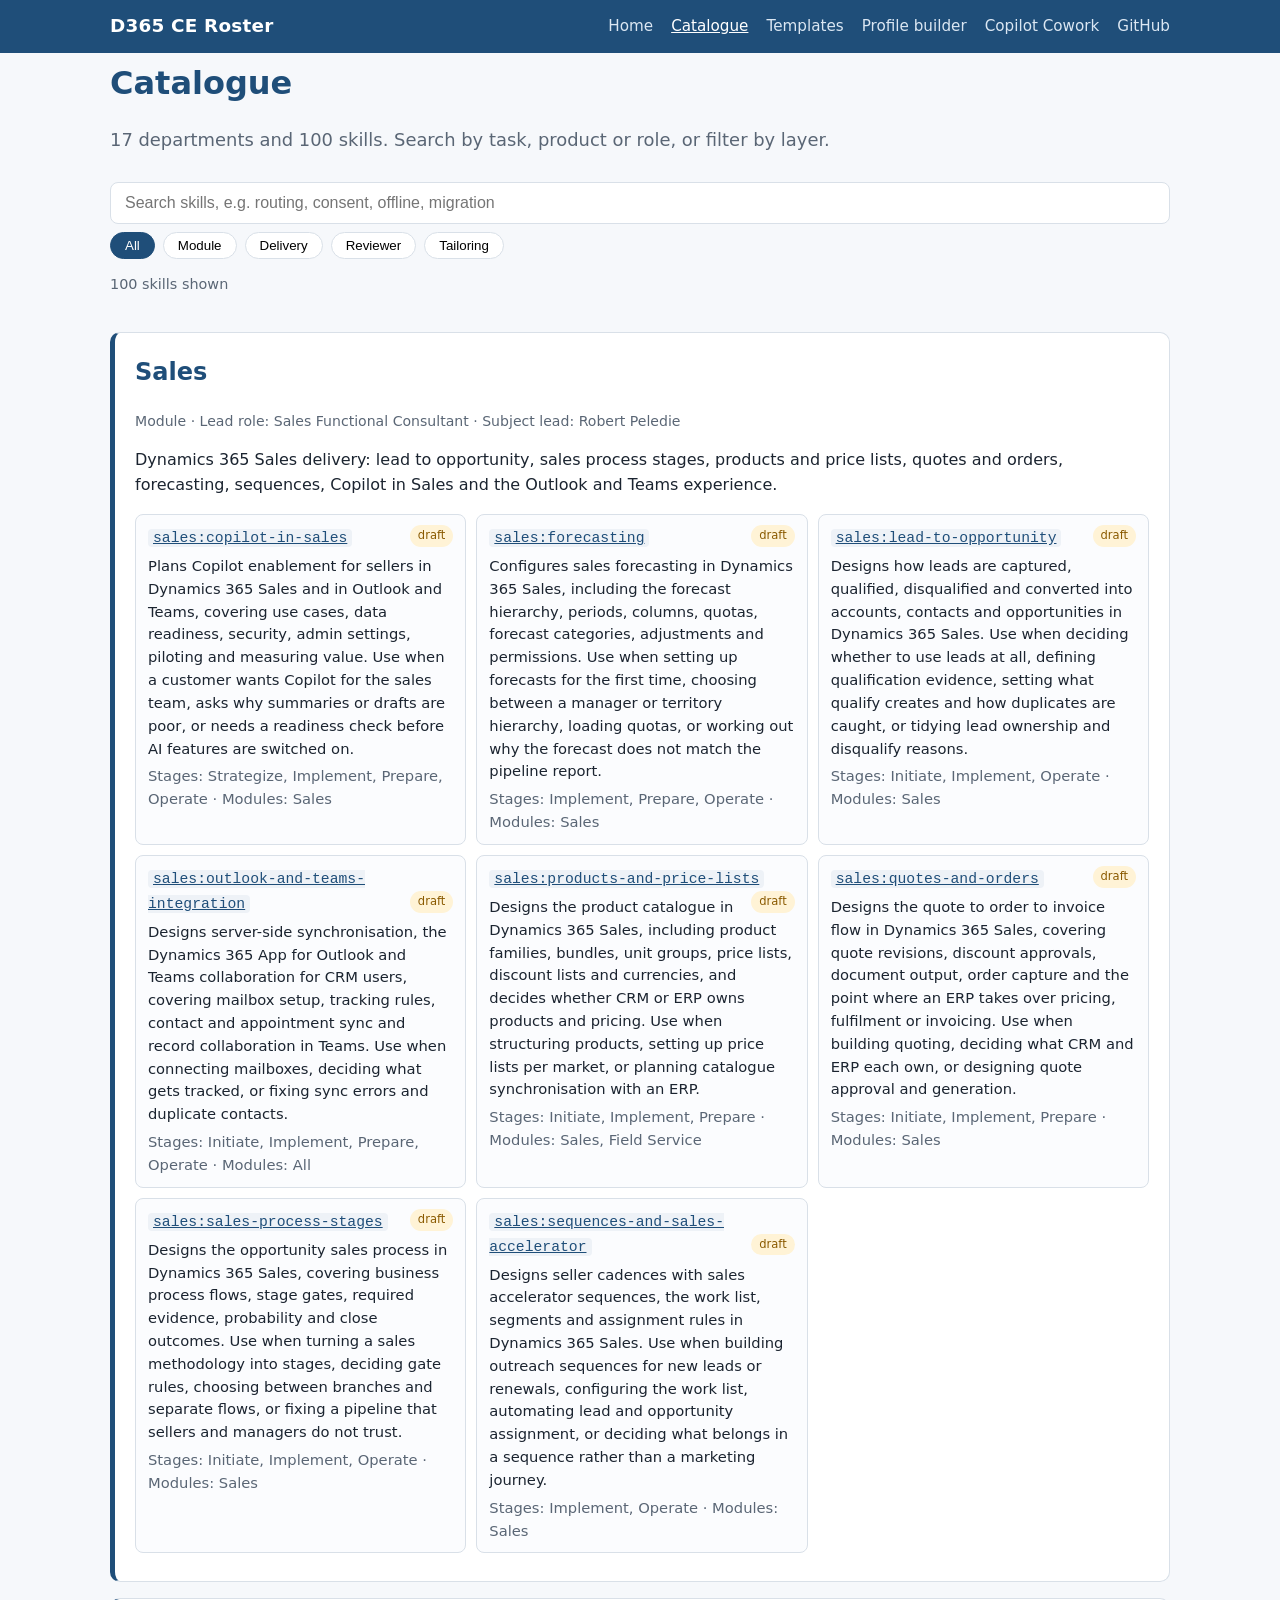
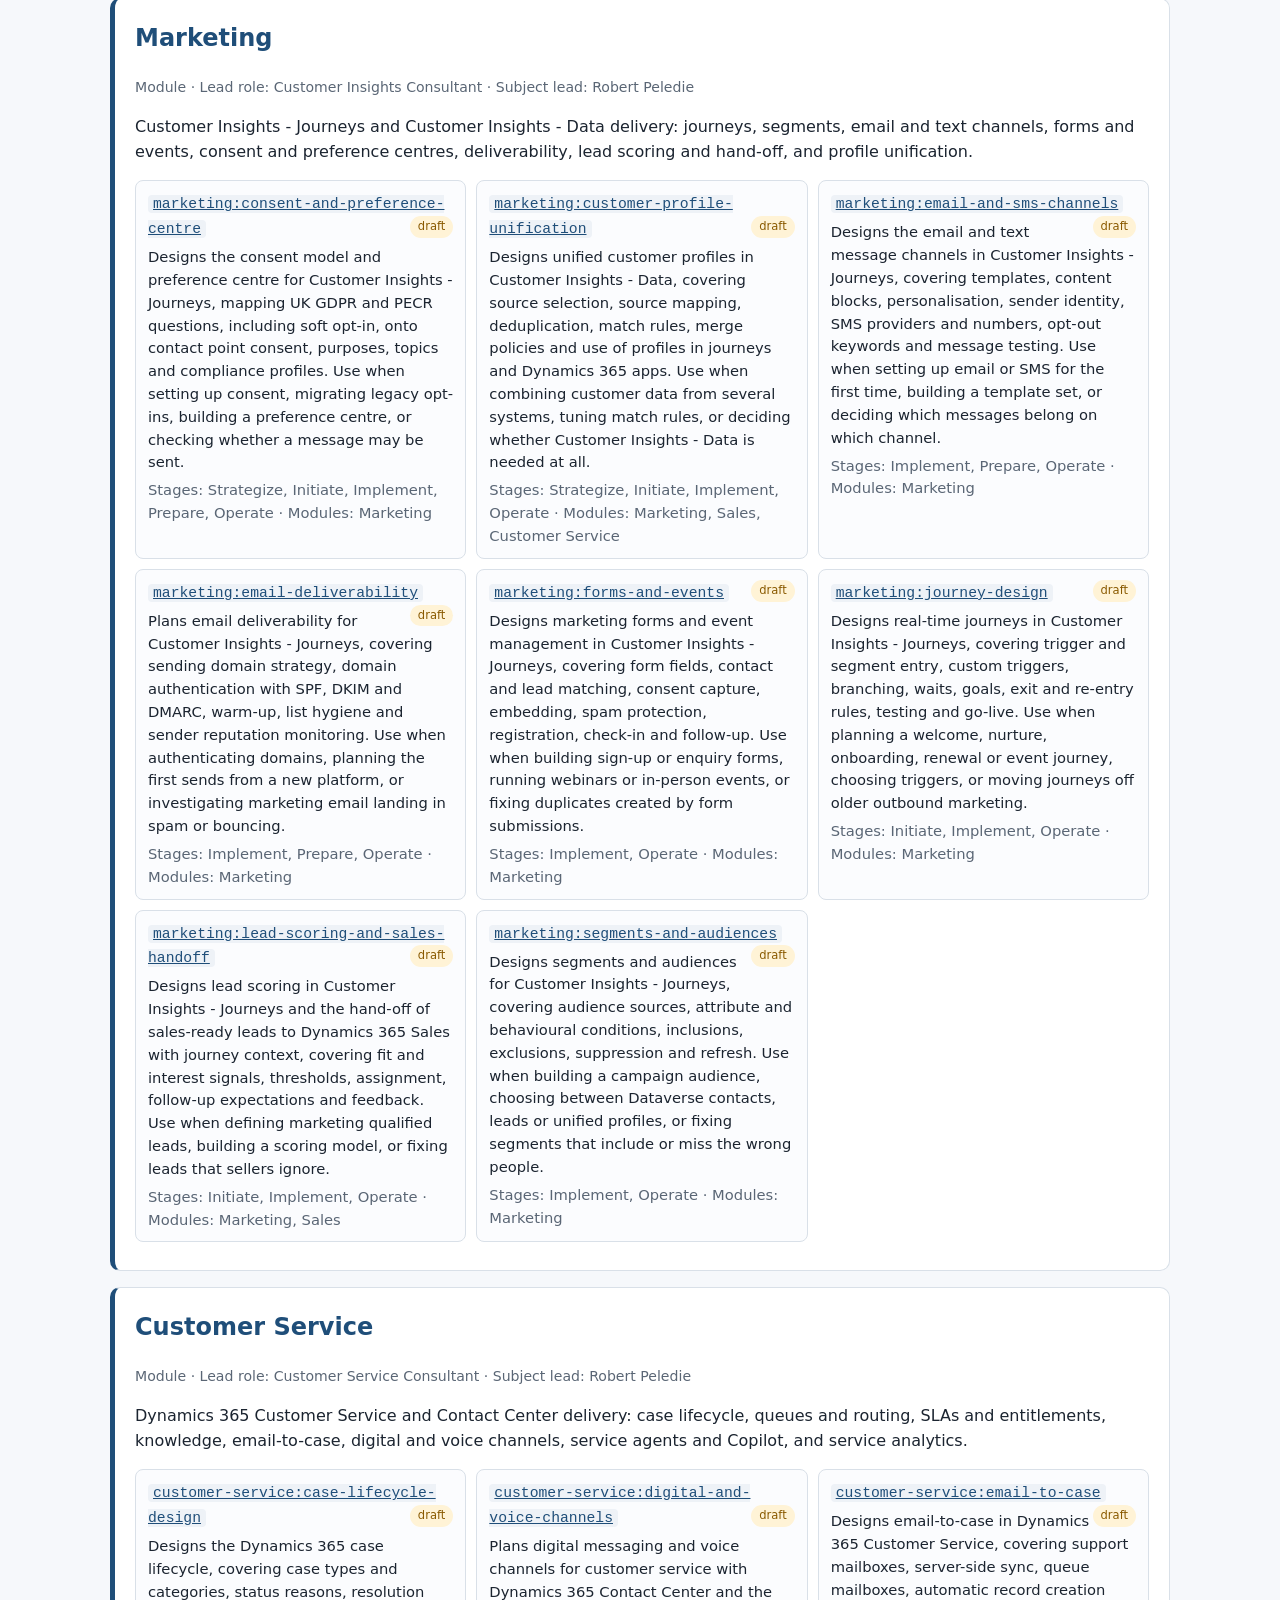
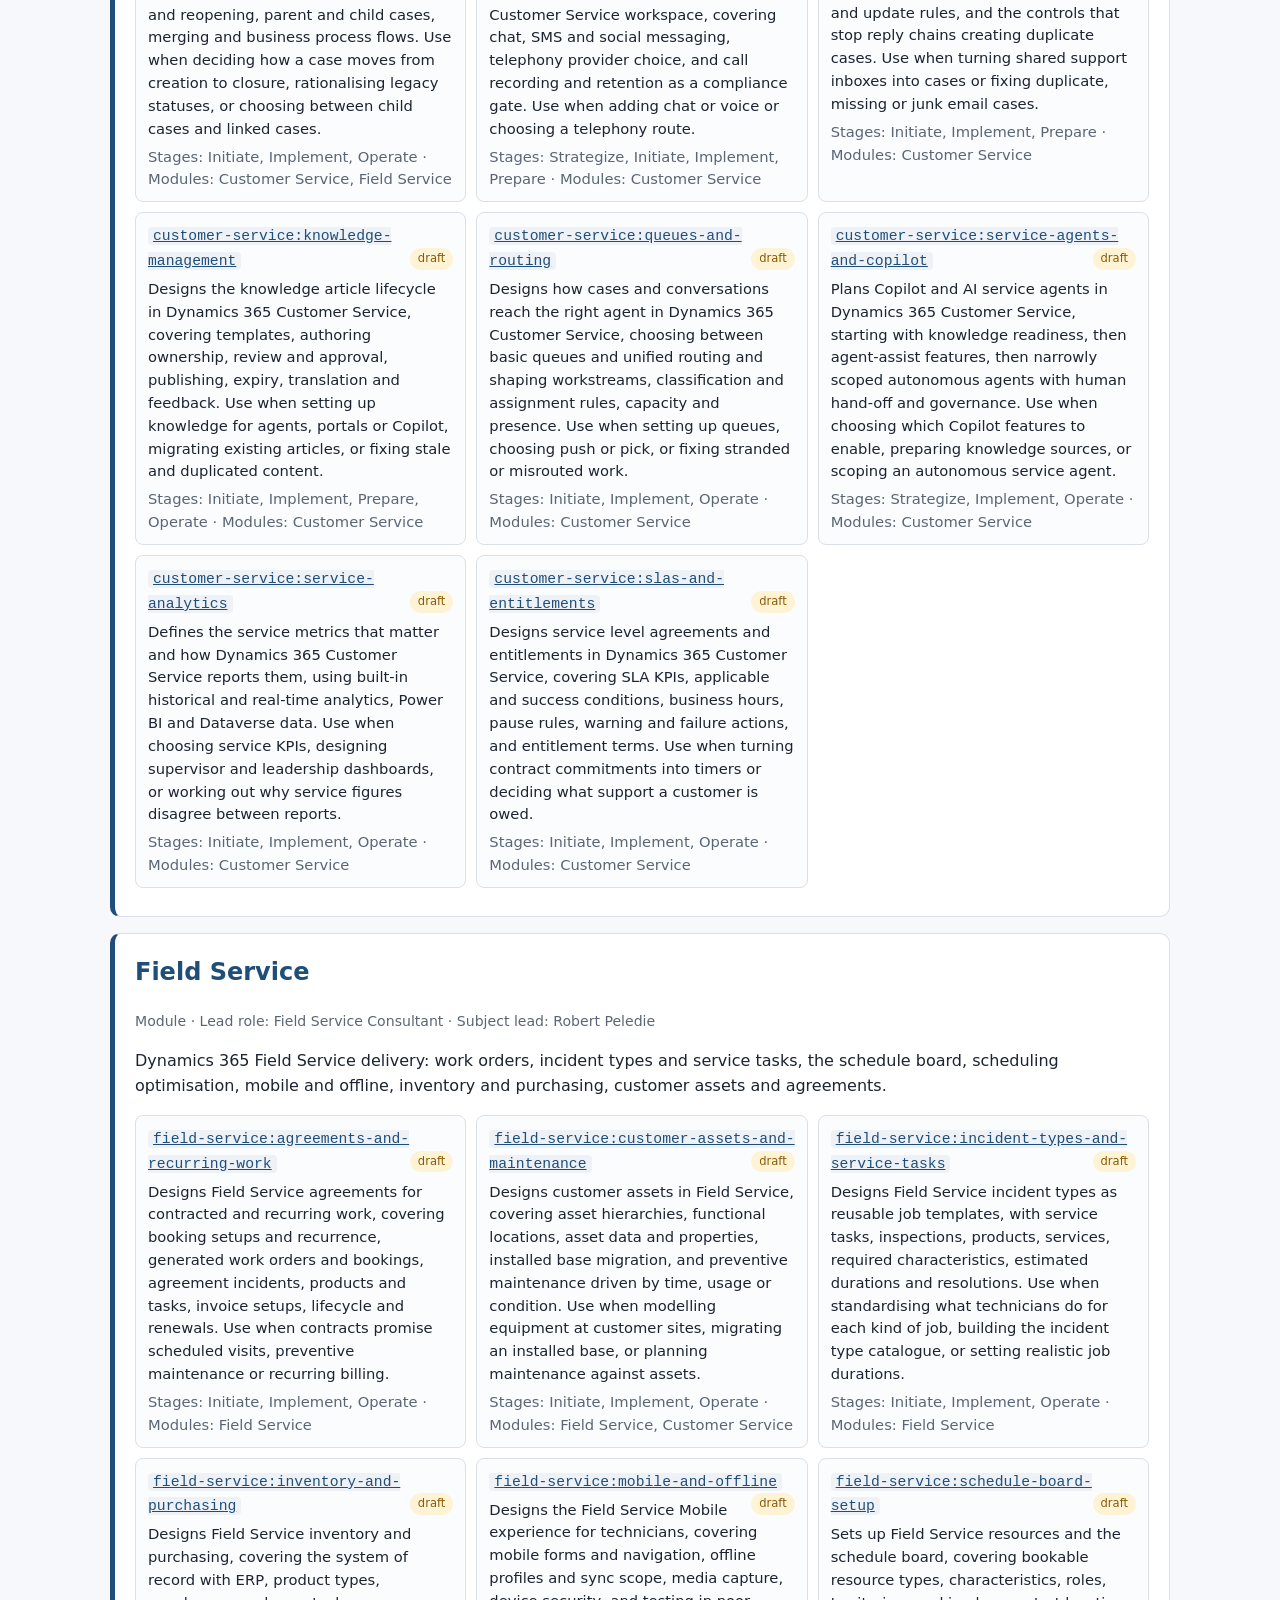
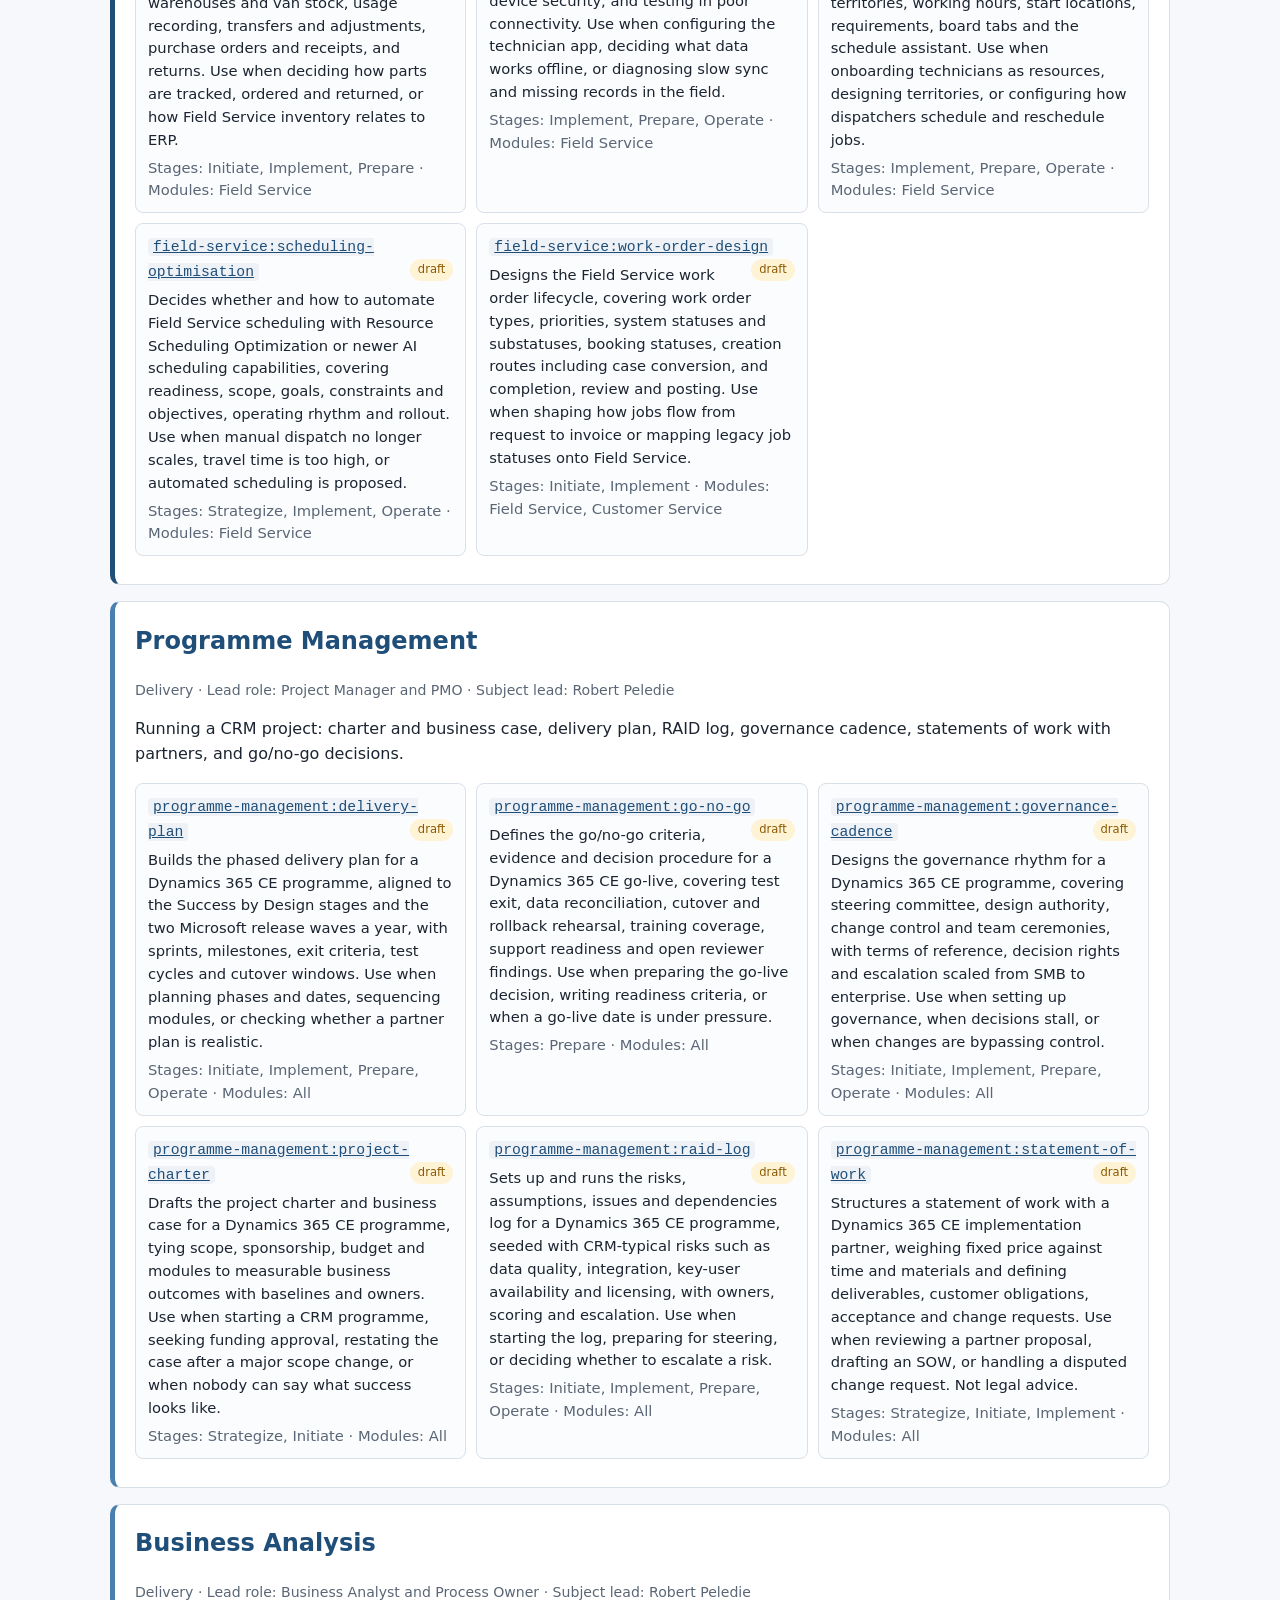
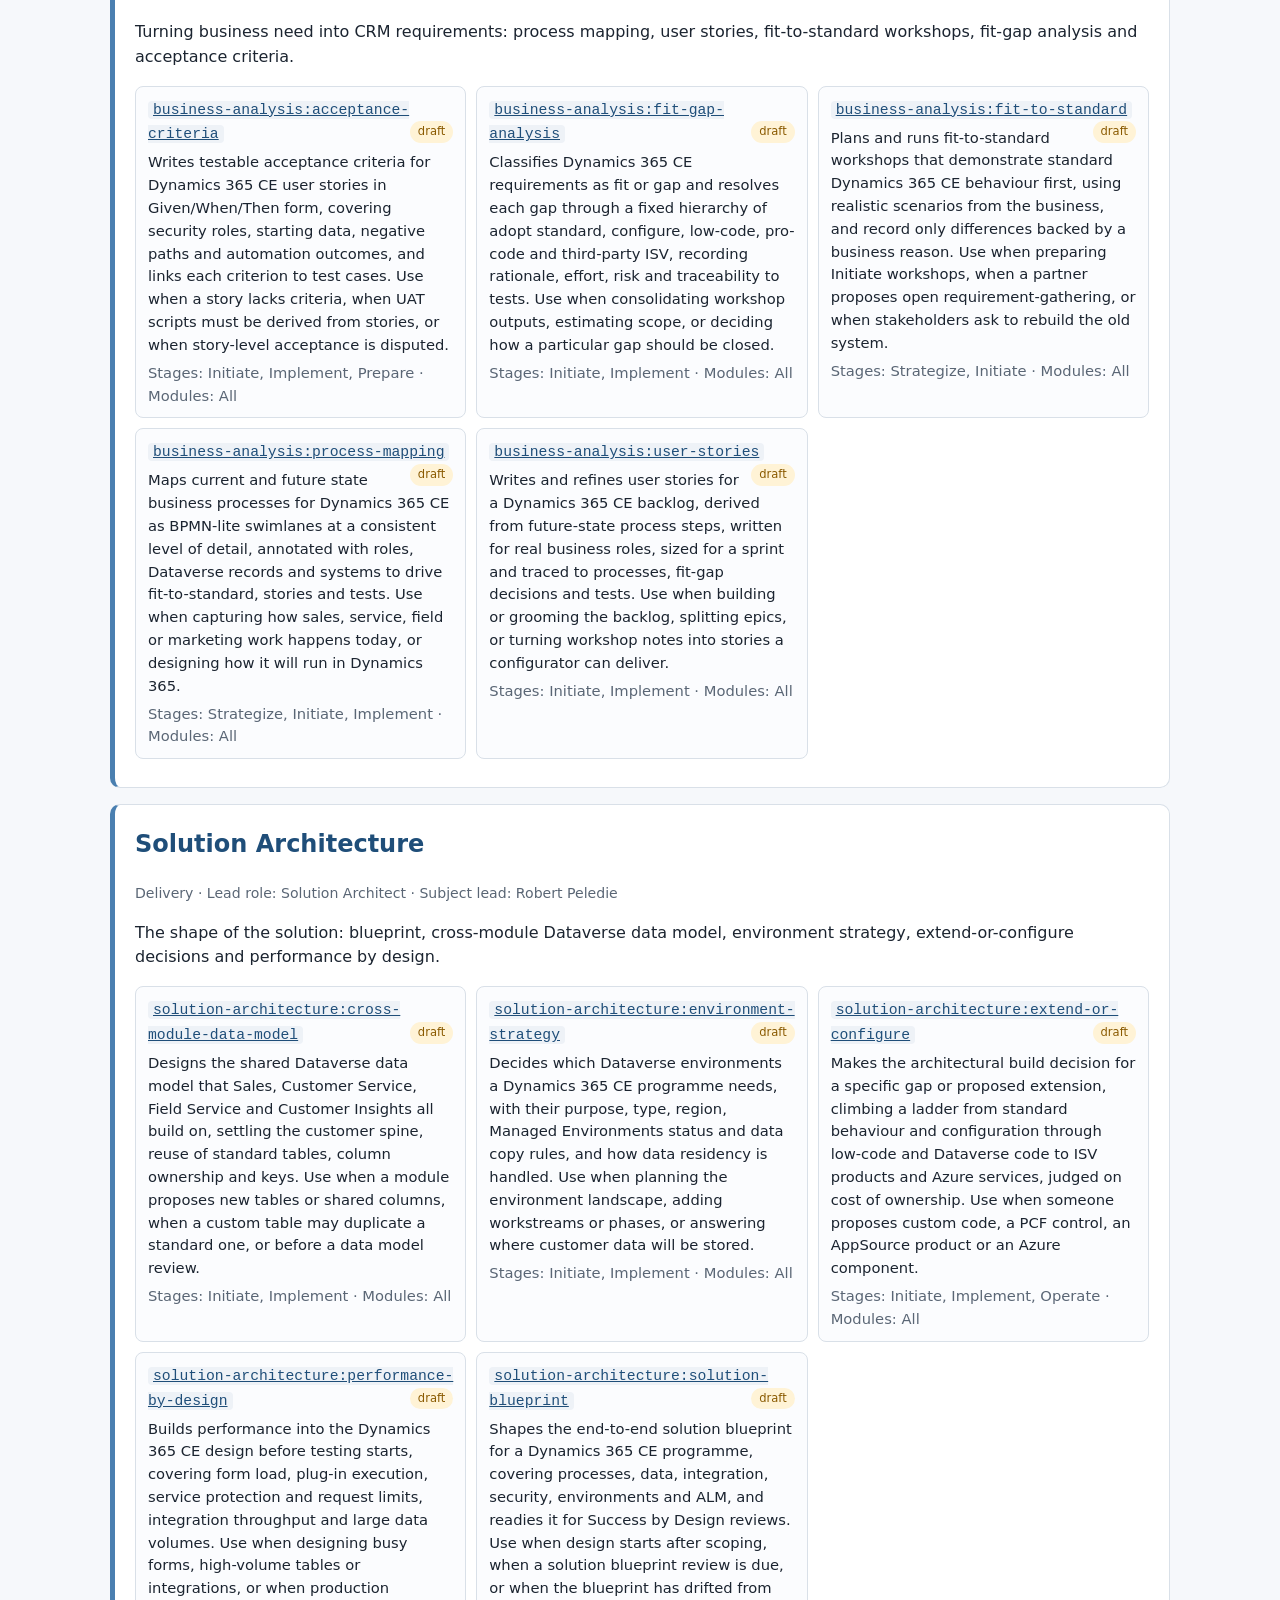
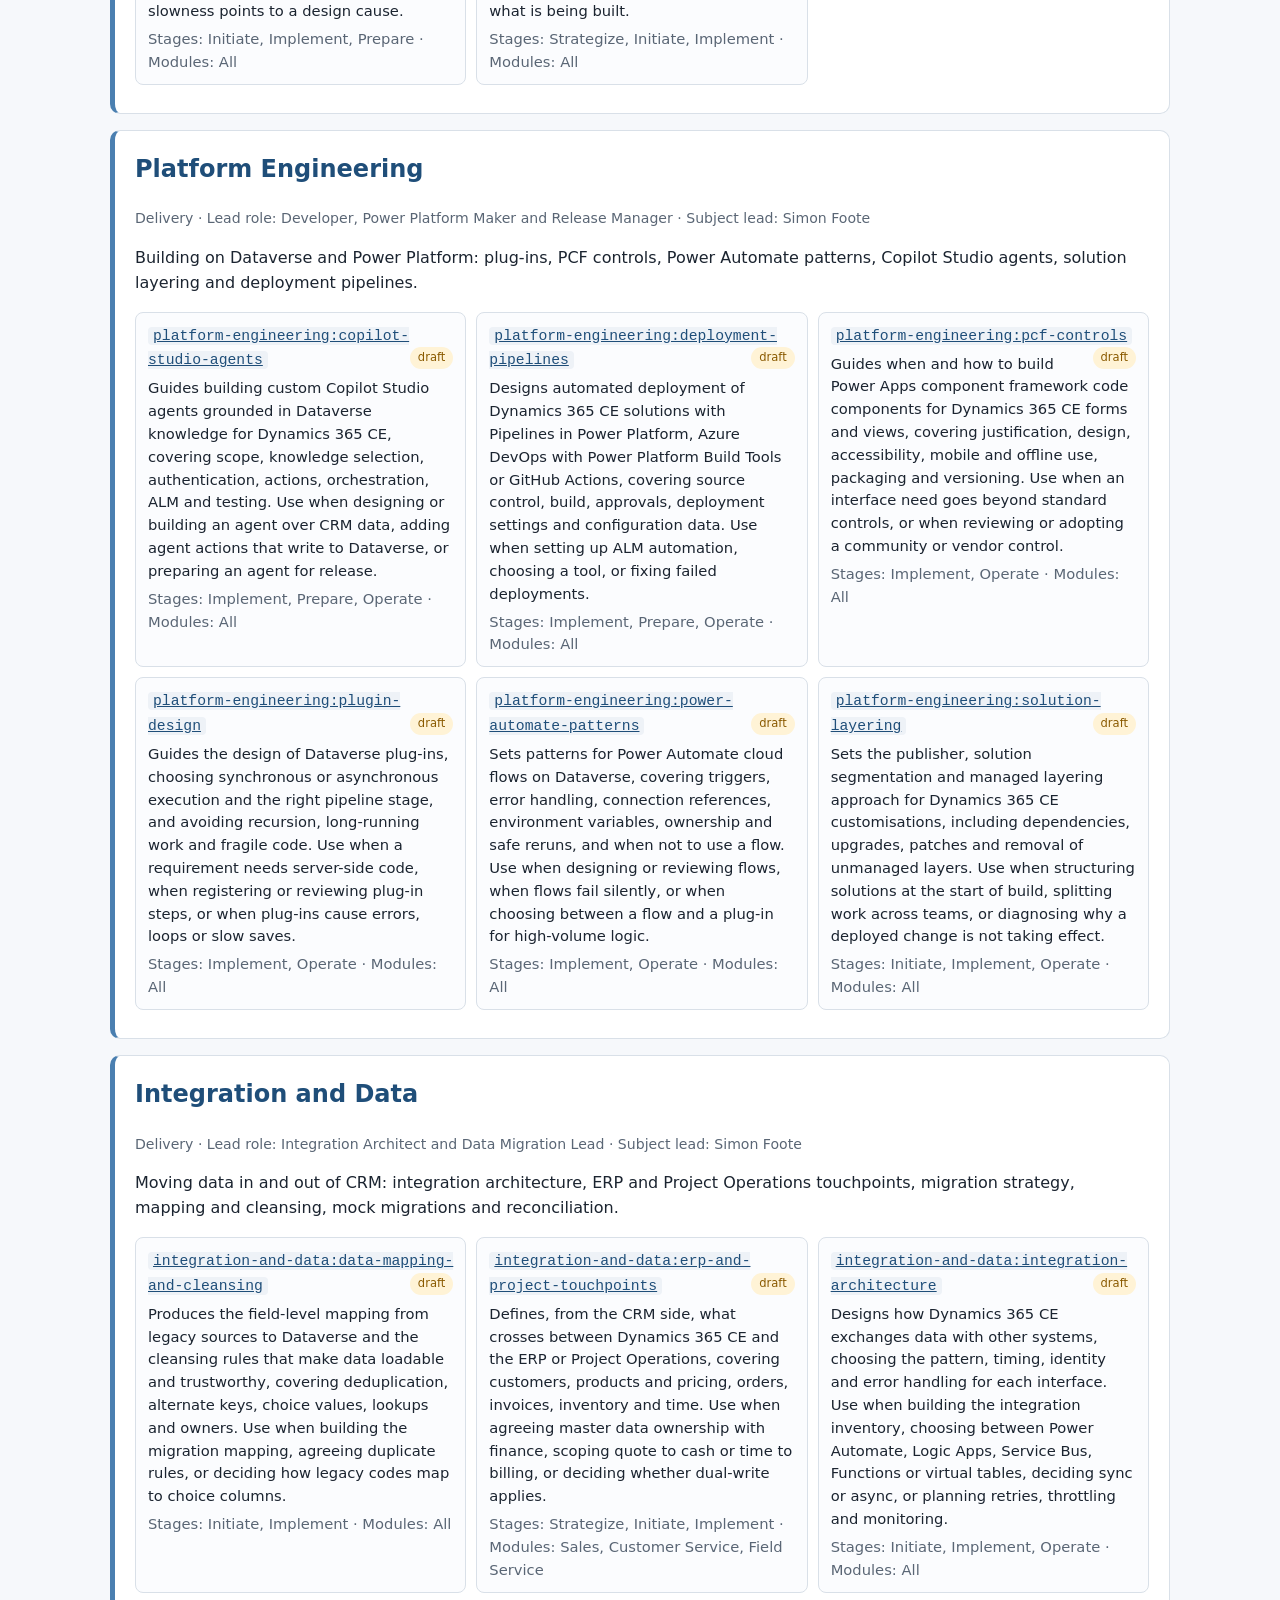
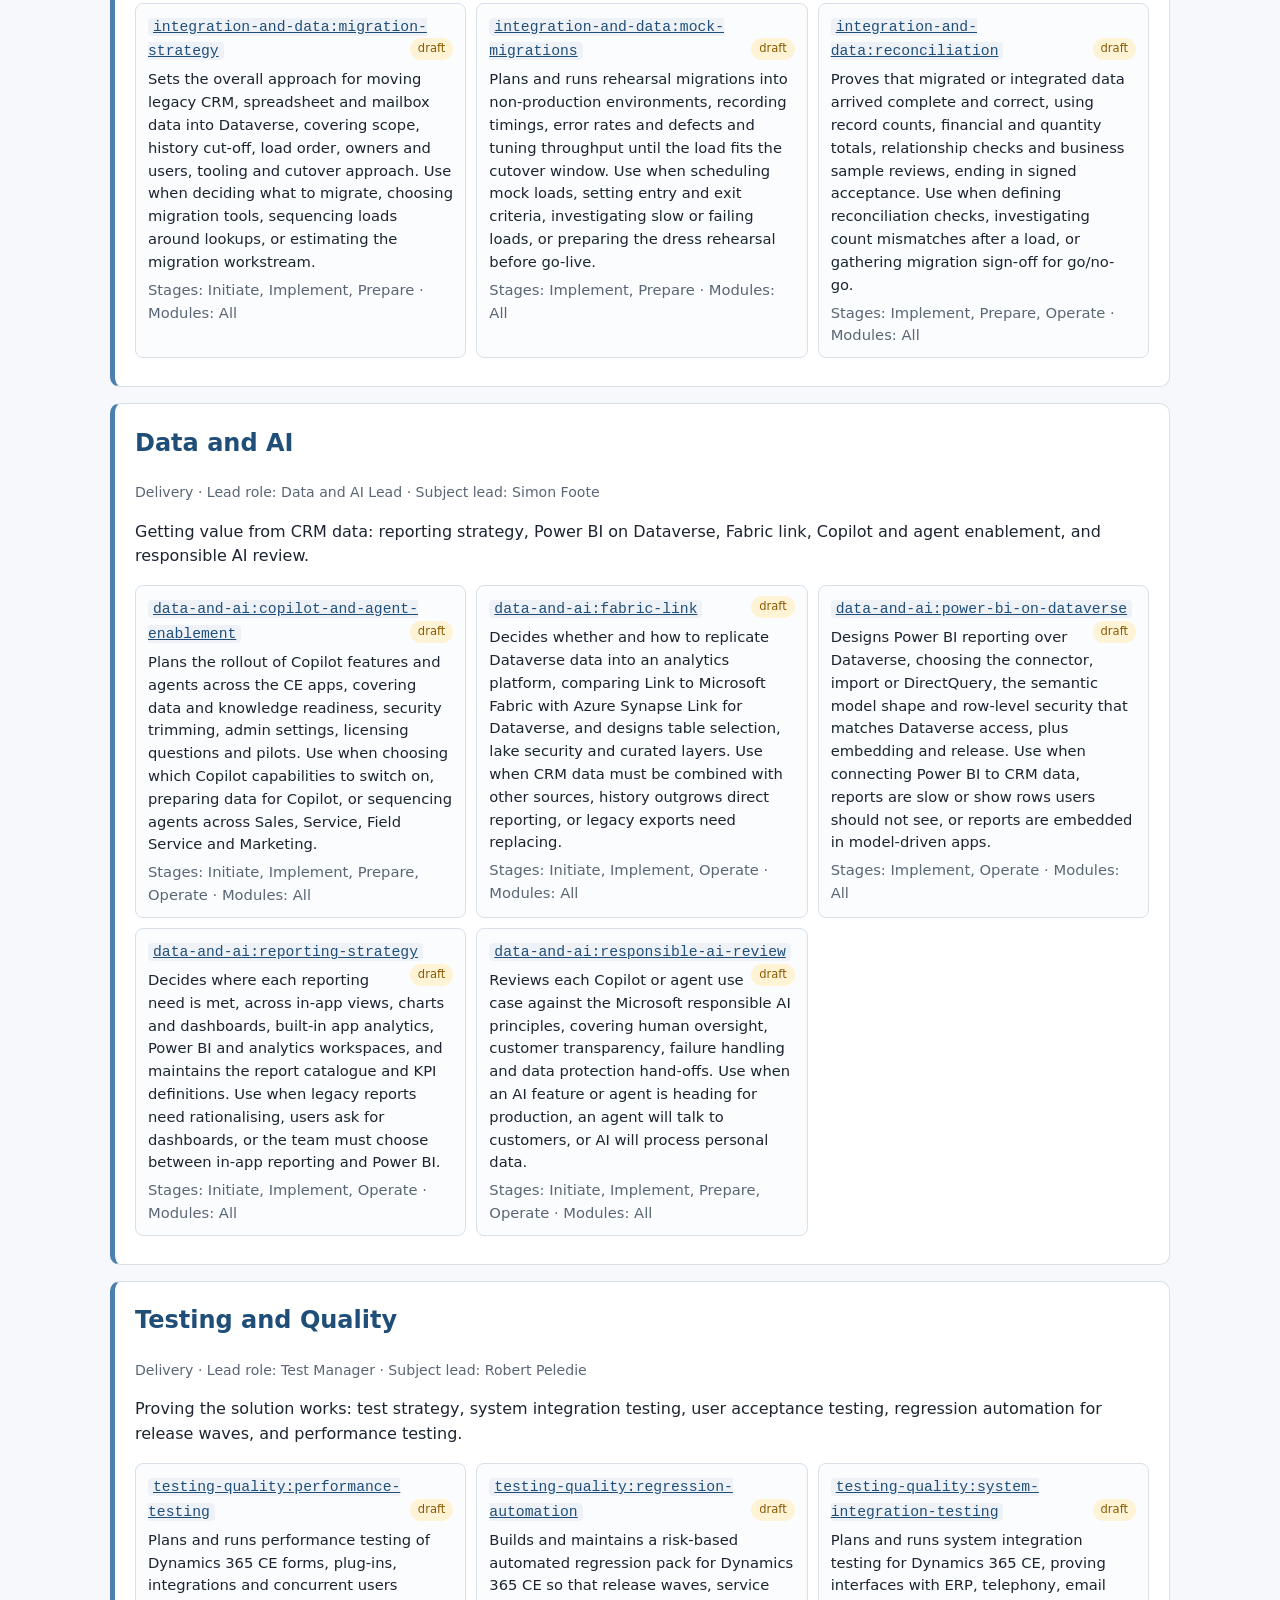
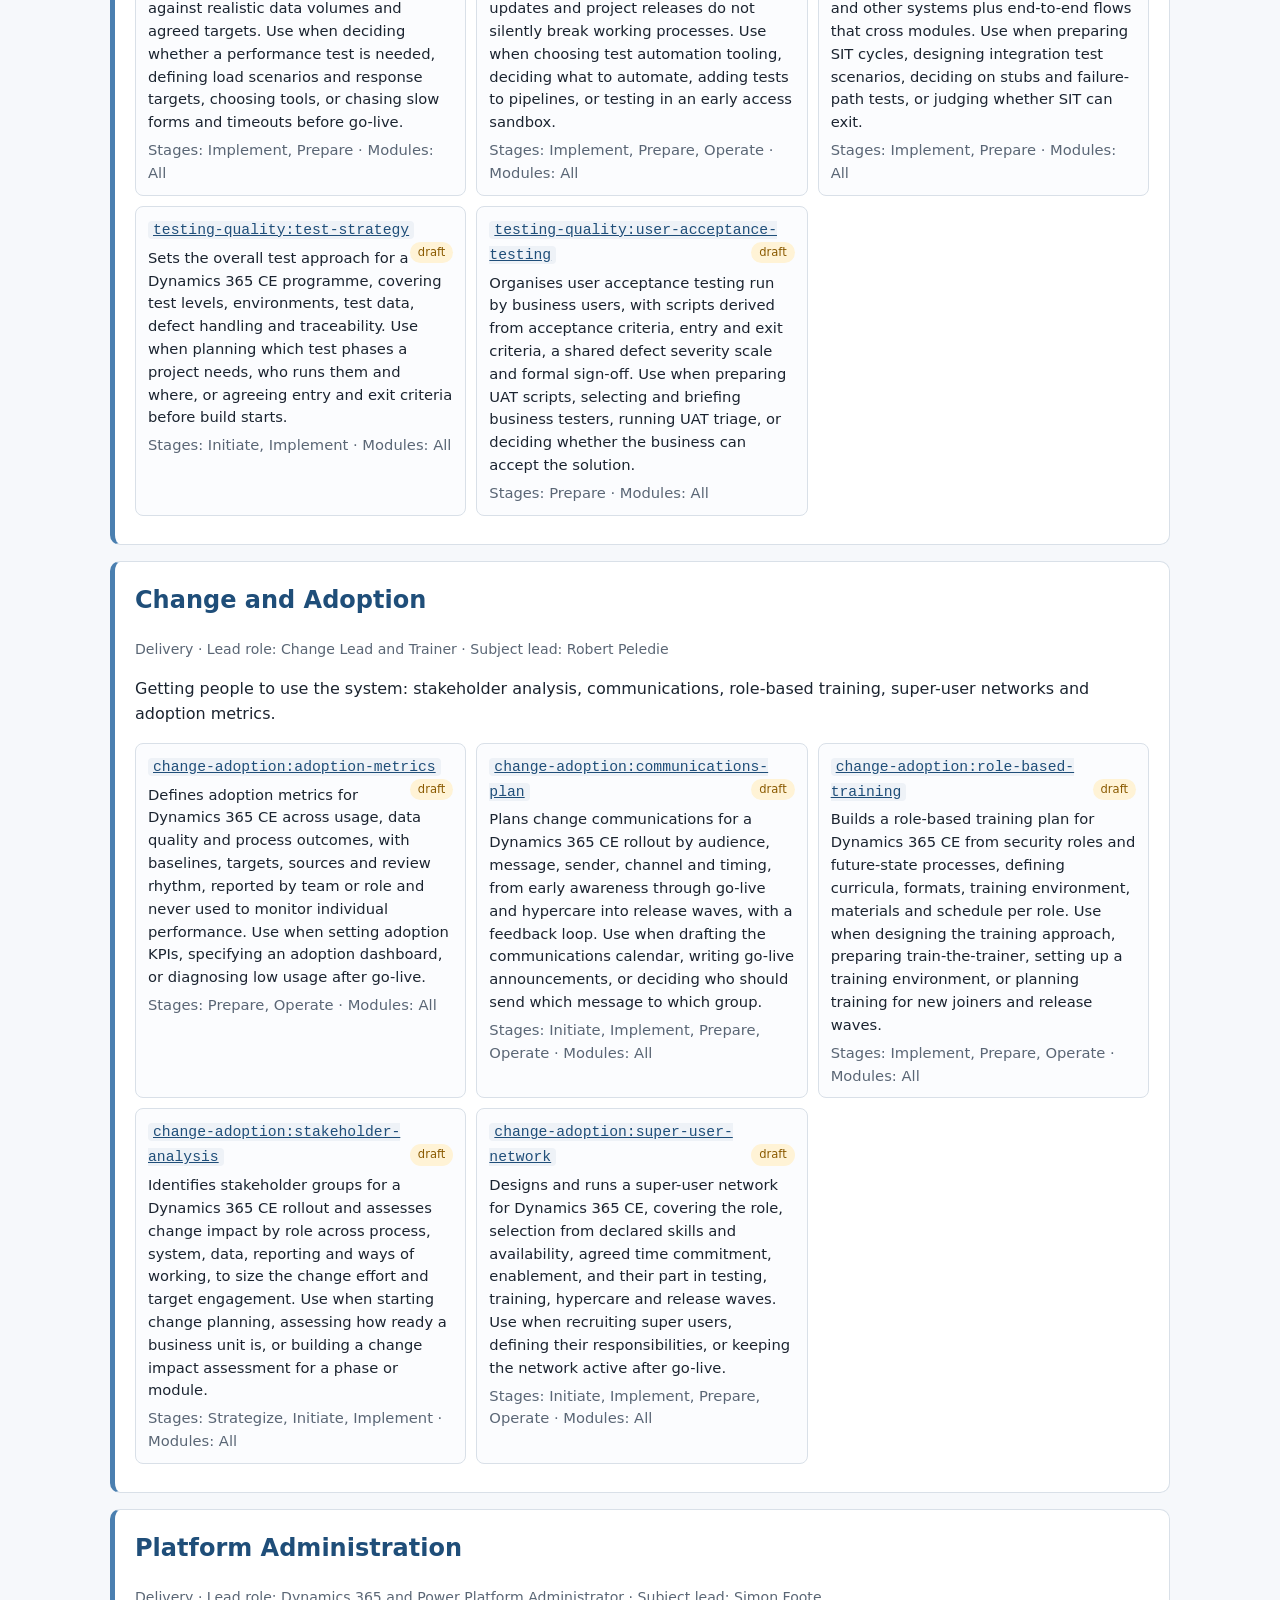
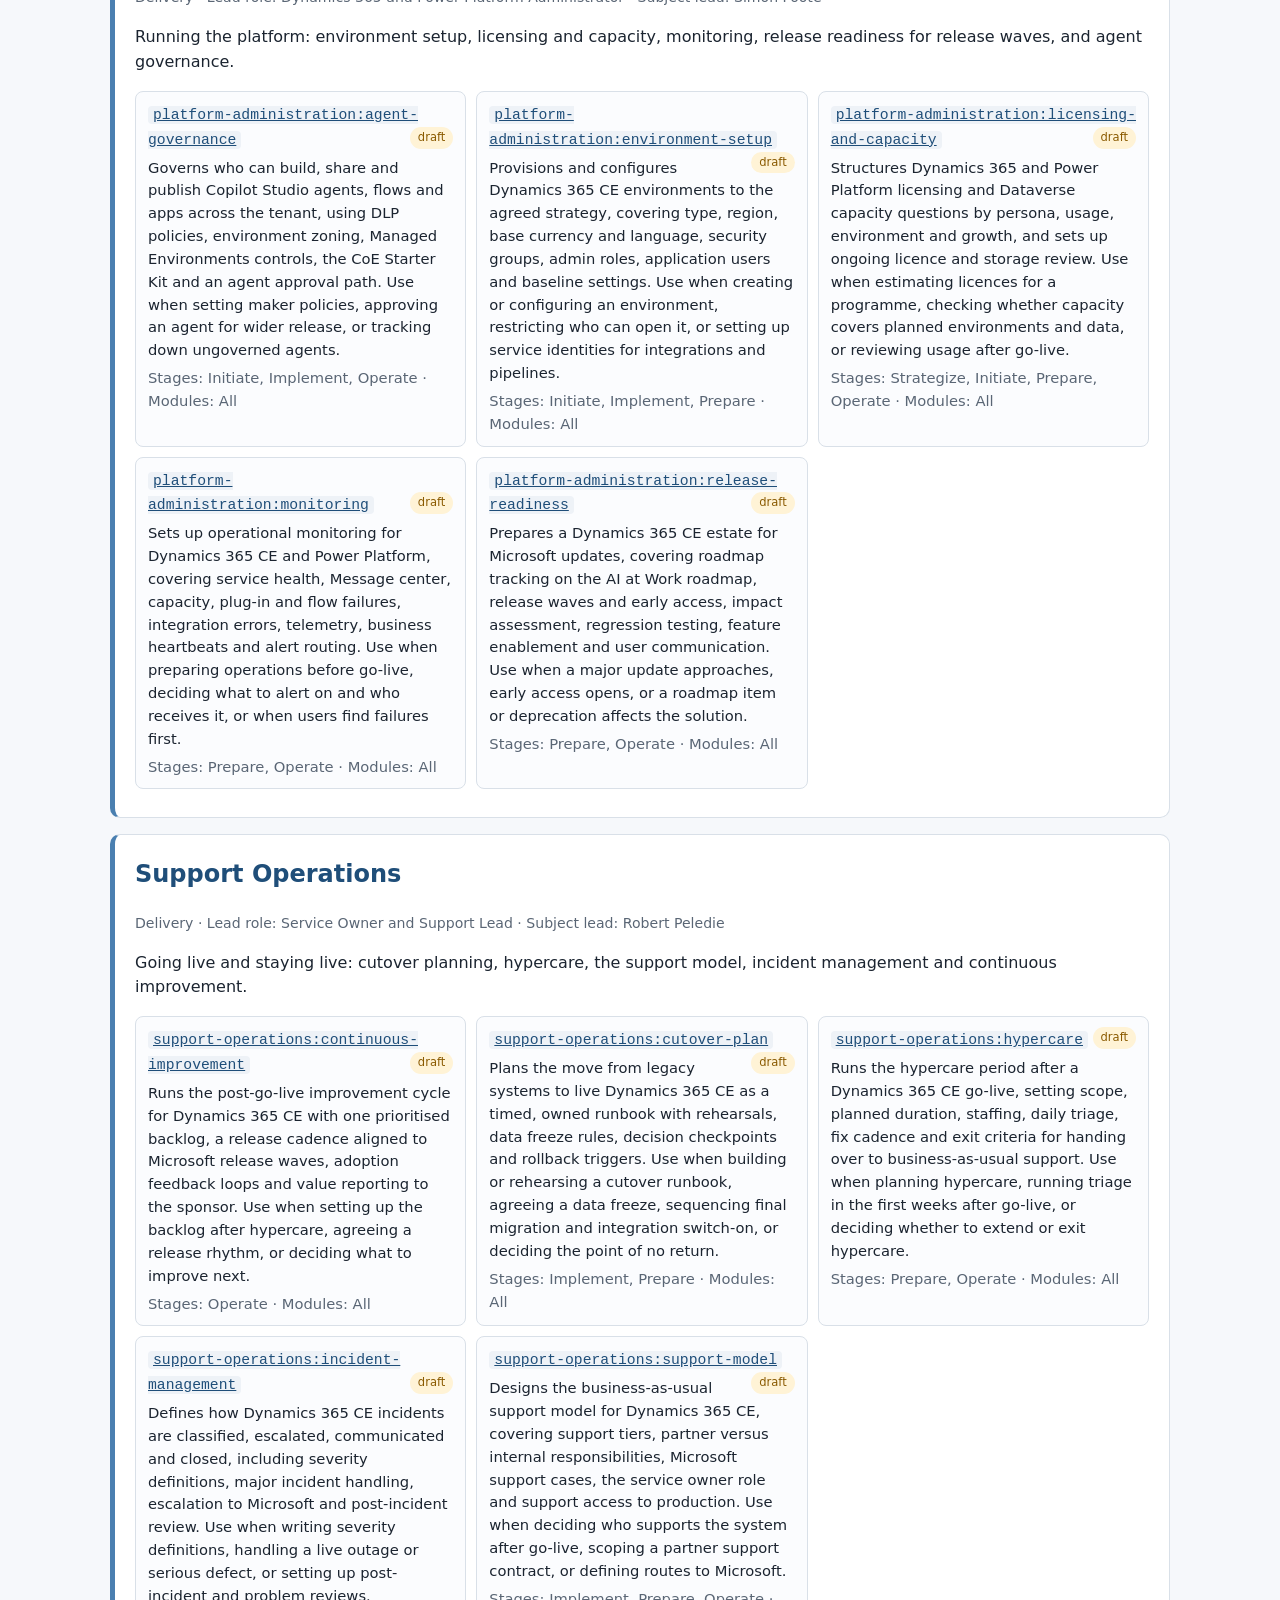
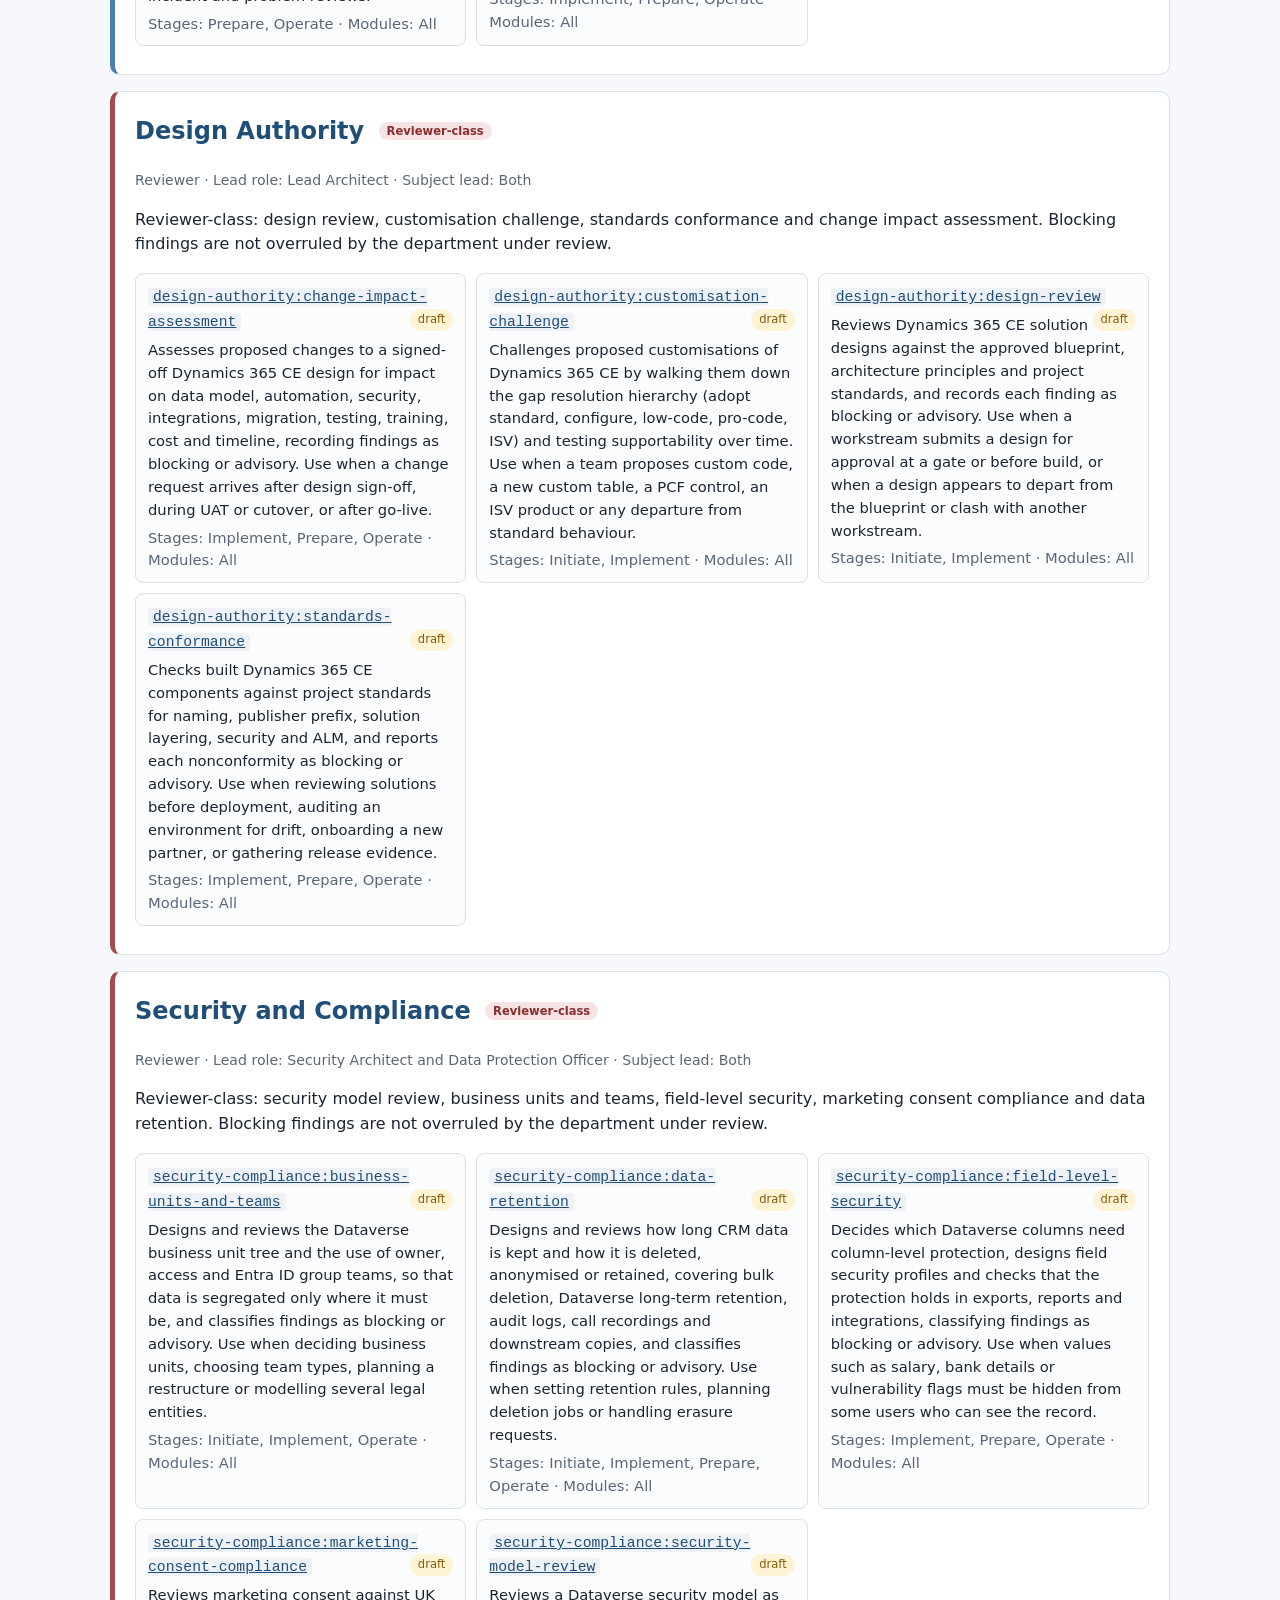
==== commit 56d43ff4: "Add Copilot Cowork guide and plugin packages (8/10)" ====
--- a/docs/catalogue.html
+++ b/docs/catalogue.html
@@ -8,7 +8,7 @@
 </head>
 <body>
 <!-- Generated by scripts/build-site.py. Do not edit by hand. -->
-<header class="top"><div class="wrap"><a class="brand" href="index.html">D365 CE Roster</a><nav><a href="index.html">Home</a><a href="catalogue.html" class="active">Catalogue</a><a href="templates.html">Templates</a><a href="profile-builder.html">Profile builder</a><a href="https://github.com/SimonFoote-greensparx/dynamics-365-ce-roster">GitHub</a></nav></div></header>
+<header class="top"><div class="wrap"><a class="brand" href="index.html">D365 CE Roster</a><nav><a href="index.html">Home</a><a href="catalogue.html" class="active">Catalogue</a><a href="templates.html">Templates</a><a href="profile-builder.html">Profile builder</a><a href="https://github.com/SimonFoote-greensparx/dynamics-365-ce-roster/blob/main/docs/COPILOT-COWORK.md">Copilot Cowork</a><a href="https://github.com/SimonFoote-greensparx/dynamics-365-ce-roster">GitHub</a></nav></div></header>
 <main class="wrap">
 <h1>Catalogue</h1>
 <p class="lead">17 departments and 100 skills. Search by task, product or role, or filter by layer.</p>
@@ -27,6 +27,6 @@
 apply();
 </script>
 </main>
-<footer><div class="wrap">An independent community project, not affiliated with or endorsed by Microsoft. MIT licence.</div></footer>
+<footer><div class="wrap">An independent community project, not affiliated with or endorsed by Microsoft. MIT licence. <a href="privacy.html">Privacy</a></div></footer>
 </body>
 </html>
--- a/docs/assets/site.css
+++ b/docs/assets/site.css
@@ -0,0 +1,69 @@
+/* D365 CE Roster website. Hand-written; the HTML pages are generated by scripts/build-site.py. */
+:root { --ink:#1b2430; --muted:#5a6675; --accent:#1f4e79; --accent-2:#2e7d6b; --line:#d9e0e8; --bg:#f6f8fb; --card:#fff; --warn:#8a5a00; }
+* { box-sizing: border-box; }
+body { margin:0; font-family: "Segoe UI", system-ui, -apple-system, Roboto, Arial, sans-serif; color:var(--ink); background:var(--bg); line-height:1.55; }
+.wrap { max-width: 1100px; margin: 0 auto; padding: 0 20px; }
+a { color: var(--accent); }
+code { font-family: Consolas, "Cascadia Mono", Menlo, monospace; font-size: .92em; background:#eef2f7; padding:1px 5px; border-radius:4px; }
+pre { background:#0f1b2a; color:#e6edf5; padding:14px 16px; border-radius:8px; overflow-x:auto; }
+pre code { background:none; color:inherit; padding:0; }
+header.top { background:var(--accent); color:#fff; }
+header.top .wrap { display:flex; align-items:center; justify-content:space-between; gap:16px; flex-wrap:wrap; padding-top:12px; padding-bottom:12px; }
+header.top .brand { color:#fff; font-weight:700; text-decoration:none; font-size:1.15rem; letter-spacing:.2px; }
+header.top nav a { color:#dbe7f3; text-decoration:none; margin-left:18px; font-size:.95rem; }
+header.top nav a.active, header.top nav a:hover { color:#fff; text-decoration:underline; }
+main { padding: 28px 20px 48px; }
+footer { border-top:1px solid var(--line); color:var(--muted); font-size:.88rem; padding:18px 0 28px; background:#fff; }
+h1 { font-size:2rem; margin:.2em 0 .3em; color:var(--accent); }
+h2 { color:var(--accent); margin-top:1.6em; }
+.lead { font-size:1.12rem; color:var(--muted); max-width: 820px; }
+.hero { background:linear-gradient(135deg,#1f4e79,#2e7d6b); color:#fff; border-radius:14px; padding:38px 34px; margin-bottom:26px; }
+.hero h1 { color:#fff; font-size:2.4rem; margin-top:0; }
+.hero p { color:#e8f0f7; font-size:1.15rem; max-width: 760px; }
+.buttons { display:flex; gap:12px; flex-wrap:wrap; margin-top:18px; }
+.btn { display:inline-block; padding:10px 18px; border-radius:8px; background:#fff; color:var(--accent); font-weight:600; text-decoration:none; }
+.btn.ghost { background:transparent; color:#fff; border:1px solid #c9d9e8; }
+.notice { background:#fff7e6; border:1px solid #f0d9a8; color:var(--warn); border-radius:10px; padding:12px 16px; margin: 0 0 22px; }
+.cards { display:grid; grid-template-columns: repeat(auto-fit, minmax(240px, 1fr)); gap:16px; }
+.card { background:var(--card); border:1px solid var(--line); border-radius:12px; padding:18px 20px; }
+.card h3 { margin-top:0; color:var(--accent); }
+.stat { font-size:2rem; font-weight:700; color:var(--accent-2); }
+.chips { display:flex; flex-wrap:wrap; gap:8px; margin: 8px 0 4px; }
+.chip { background:#fff; border:1px solid var(--line); border-radius:999px; padding:4px 12px; font-size:.9rem; text-decoration:none; color:var(--ink); }
+.chip small { color:var(--muted); }
+.steps { counter-reset: step; list-style:none; padding:0; }
+.steps li { counter-increment: step; position:relative; padding-left:44px; margin-bottom:14px; }
+.steps li::before { content: counter(step); position:absolute; left:0; top:0; width:30px; height:30px; border-radius:50%; background:var(--accent-2); color:#fff; display:flex; align-items:center; justify-content:center; font-weight:700; }
+.authors { display:grid; grid-template-columns: repeat(auto-fit, minmax(280px, 1fr)); gap:16px; }
+.controls { position:sticky; top:0; background:var(--bg); padding:10px 0 6px; z-index:2; }
+.controls input[type=search] { width:100%; padding:11px 14px; border:1px solid var(--line); border-radius:8px; font-size:1rem; }
+.filters { margin-top:8px; display:flex; gap:8px; flex-wrap:wrap; }
+.filters button { border:1px solid var(--line); background:#fff; border-radius:999px; padding:5px 14px; cursor:pointer; }
+.filters button.on { background:var(--accent); color:#fff; border-color:var(--accent); }
+#count { color:var(--muted); font-size:.9rem; }
+.dept { background:#fff; border:1px solid var(--line); border-left:5px solid var(--accent); border-radius:10px; padding:6px 20px 12px; margin:16px 0; }
+.dept.layer-delivery { border-left-color:#4a7fb0; }
+.dept.layer-reviewer { border-left-color:#a14b4b; }
+.dept.layer-tailoring { border-left-color:var(--accent-2); }
+.dept h2 { margin-top:.6em; }
+.meta { color:var(--muted); font-size:.88rem; }
+.badge { font-size:.72rem; vertical-align:middle; padding:2px 8px; border-radius:999px; background:#f6e3e3; color:#8a2f2f; margin-left:6px; }
+ul.skills { list-style:none; padding:0; display:grid; grid-template-columns: repeat(auto-fit, minmax(300px, 1fr)); gap:10px; }
+ul.skills li { border:1px solid var(--line); border-radius:8px; padding:10px 12px; background:#fbfcfe; }
+ul.skills li p { margin:.35em 0 0; font-size:.92rem; }
+.status { float:right; font-size:.72rem; padding:2px 8px; border-radius:999px; background:#eef2f7; color:var(--muted); }
+.status.draft { background:#fff3d6; color:var(--warn); }
+.status.reviewed, .status.stable { background:#dff3ec; color:#1d6b55; }
+table.grid { width:100%; border-collapse:collapse; background:#fff; }
+table.grid th, table.grid td { border:1px solid var(--line); padding:8px 10px; text-align:left; vertical-align:top; font-size:.94rem; }
+table.grid th { background:#eef2f7; }
+form fieldset { background:#fff; border:1px solid var(--line); border-radius:10px; margin:0 0 16px; padding:14px 18px; }
+form legend { font-weight:700; color:var(--accent); padding:0 6px; }
+form label { display:block; font-size:.9rem; margin:8px 0 2px; color:var(--muted); }
+form input[type=text], form input[type=number], form input[type=month], form select, form textarea { width:100%; padding:8px 10px; border:1px solid var(--line); border-radius:6px; font:inherit; }
+.row { display:grid; grid-template-columns: repeat(auto-fit, minmax(180px, 1fr)); gap:10px; }
+.person { border:1px dashed var(--line); border-radius:8px; padding:10px 12px; margin:10px 0; }
+button.action { background:var(--accent); color:#fff; border:0; border-radius:8px; padding:9px 16px; cursor:pointer; font-weight:600; }
+button.secondary { background:#fff; color:var(--accent); border:1px solid var(--accent); border-radius:8px; padding:7px 14px; cursor:pointer; }
+textarea#yaml { font-family: Consolas, Menlo, monospace; font-size:.85rem; min-height: 320px; }
+@media (max-width: 640px) { .hero { padding:26px 20px; } .hero h1 { font-size:1.8rem; } header.top nav a { margin-left:10px; } }
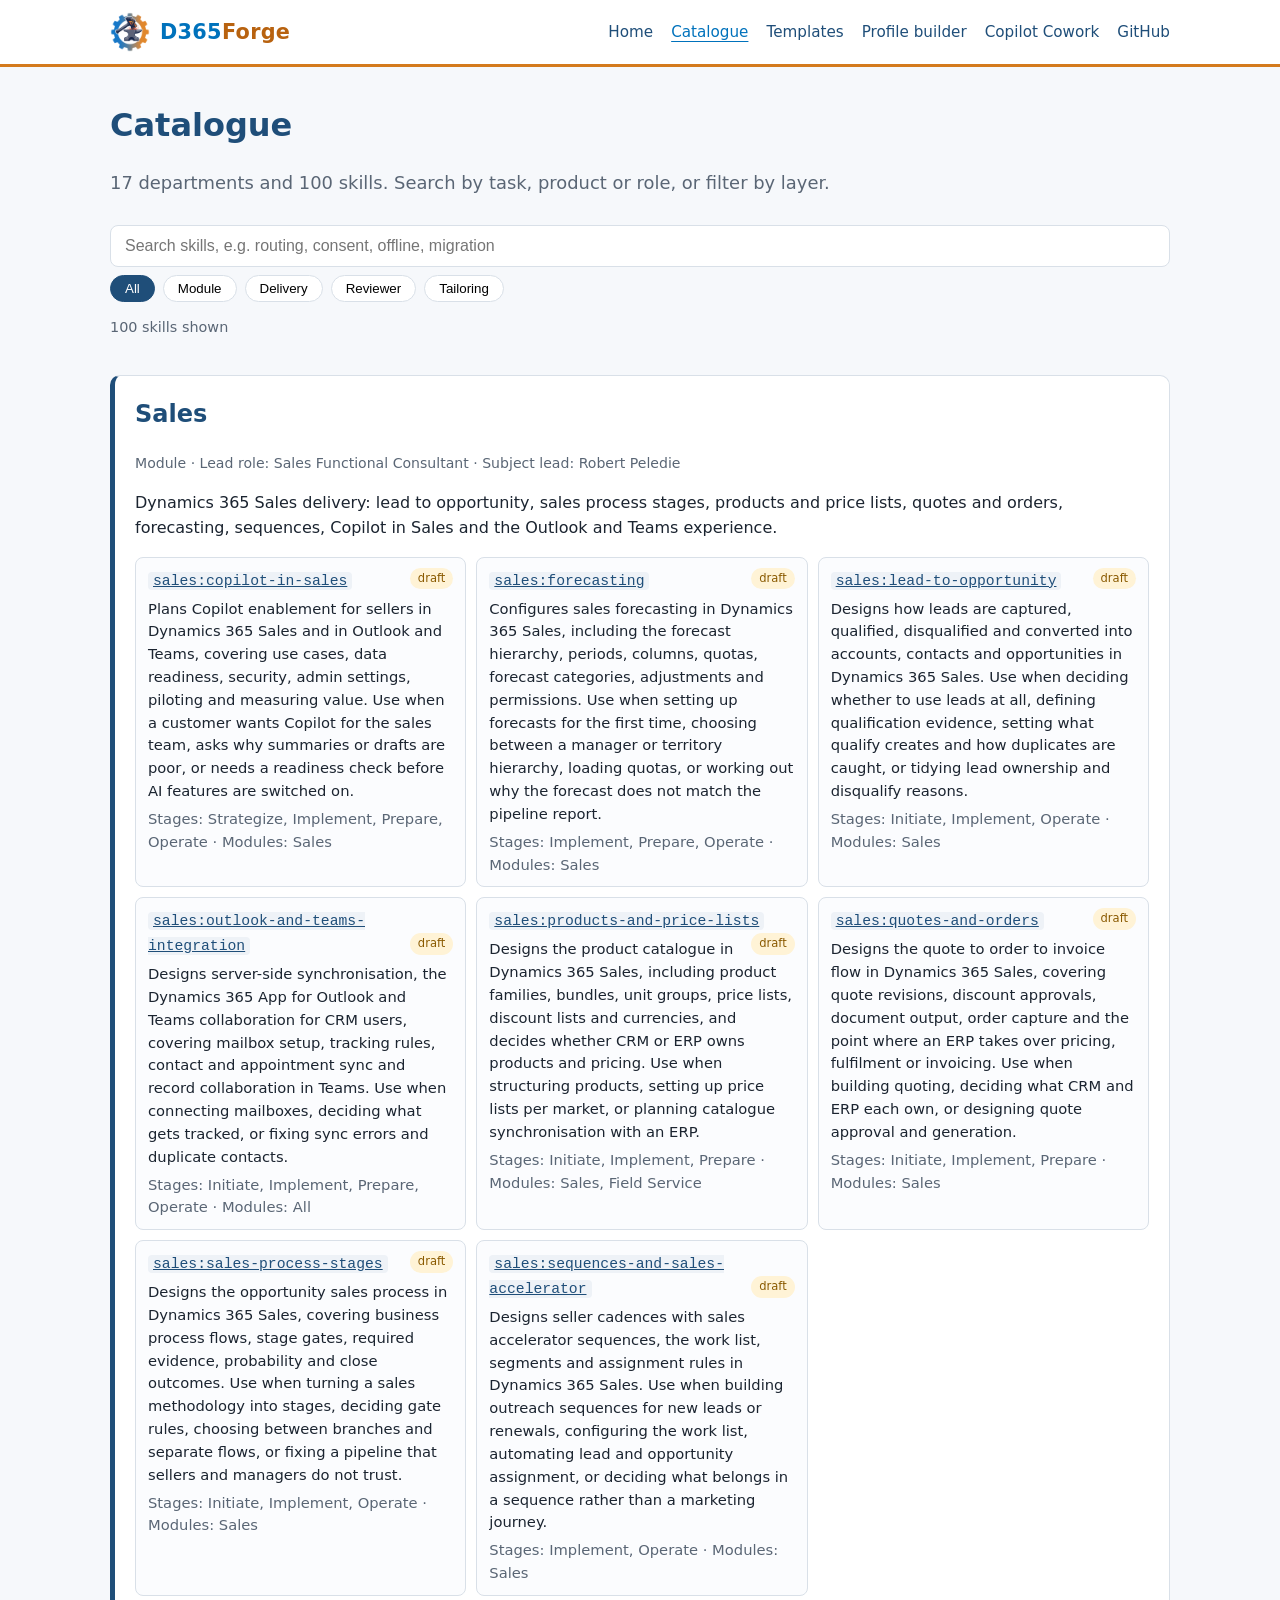
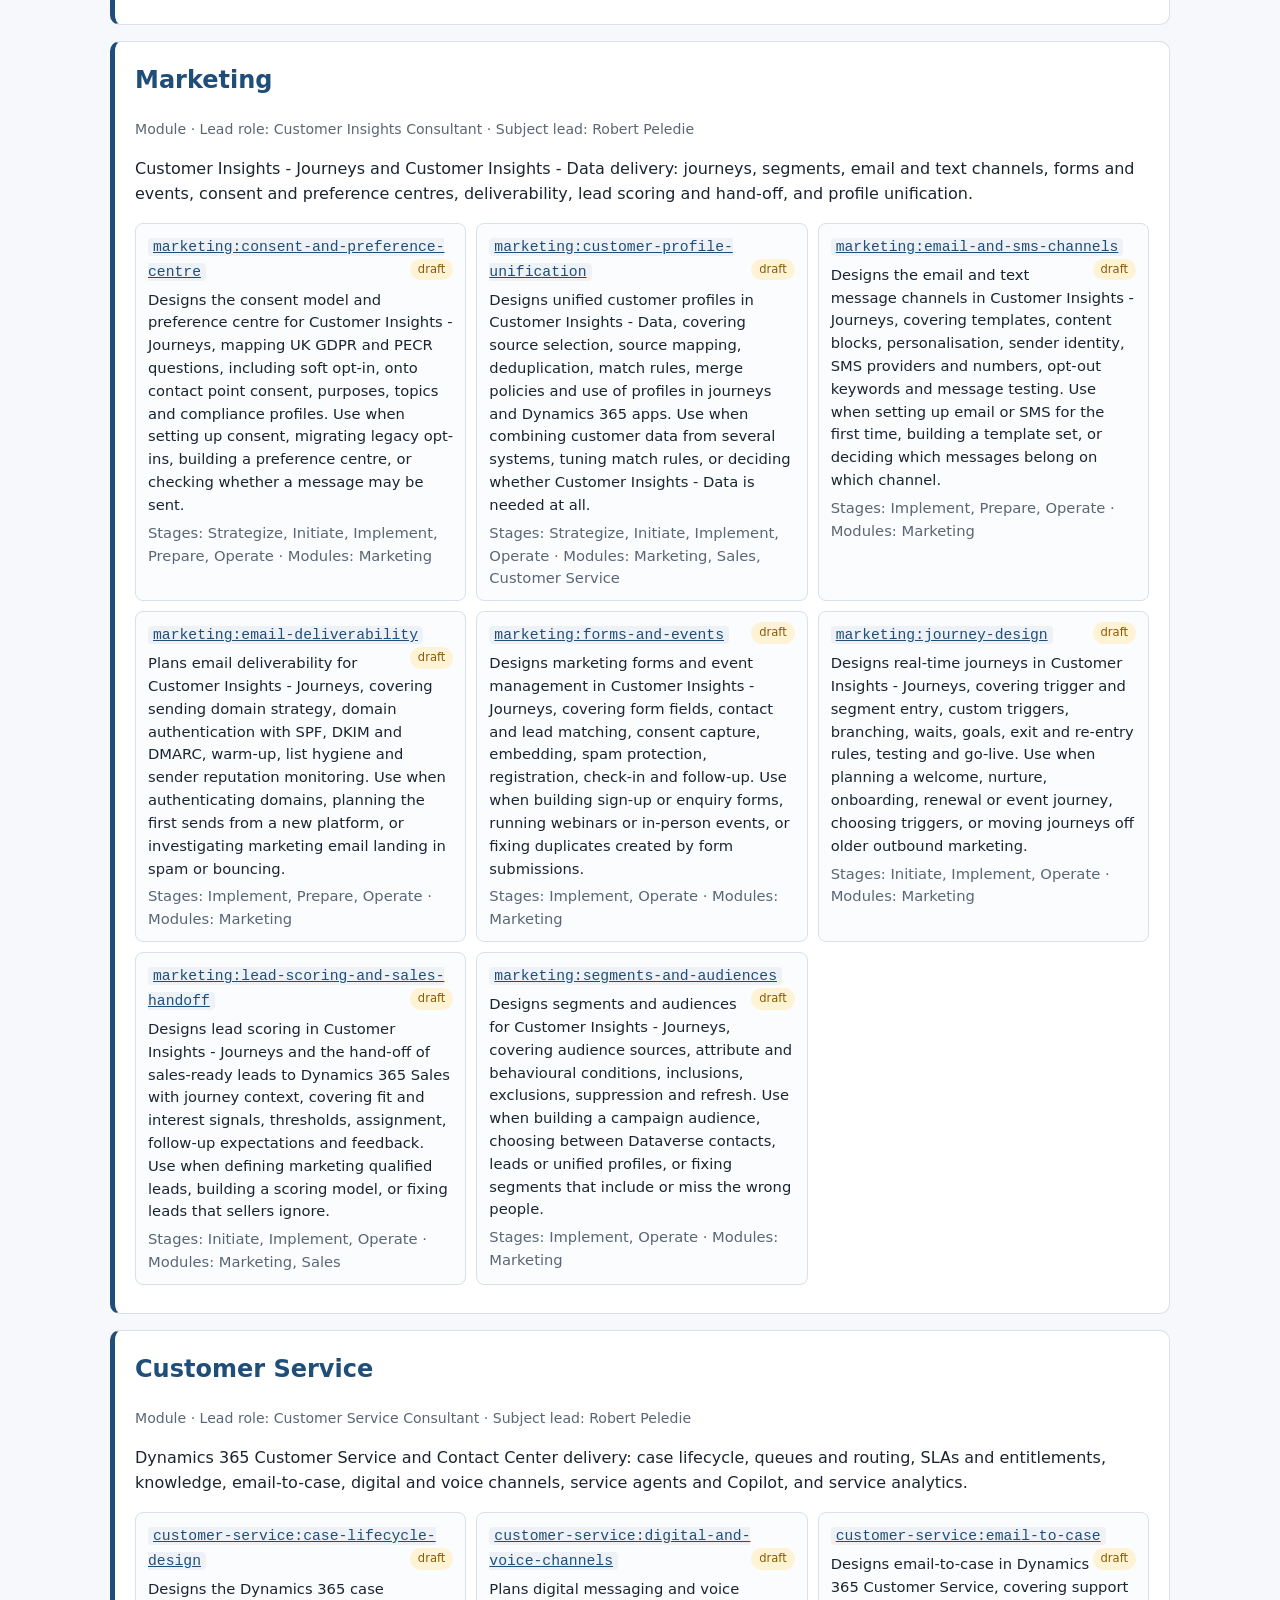
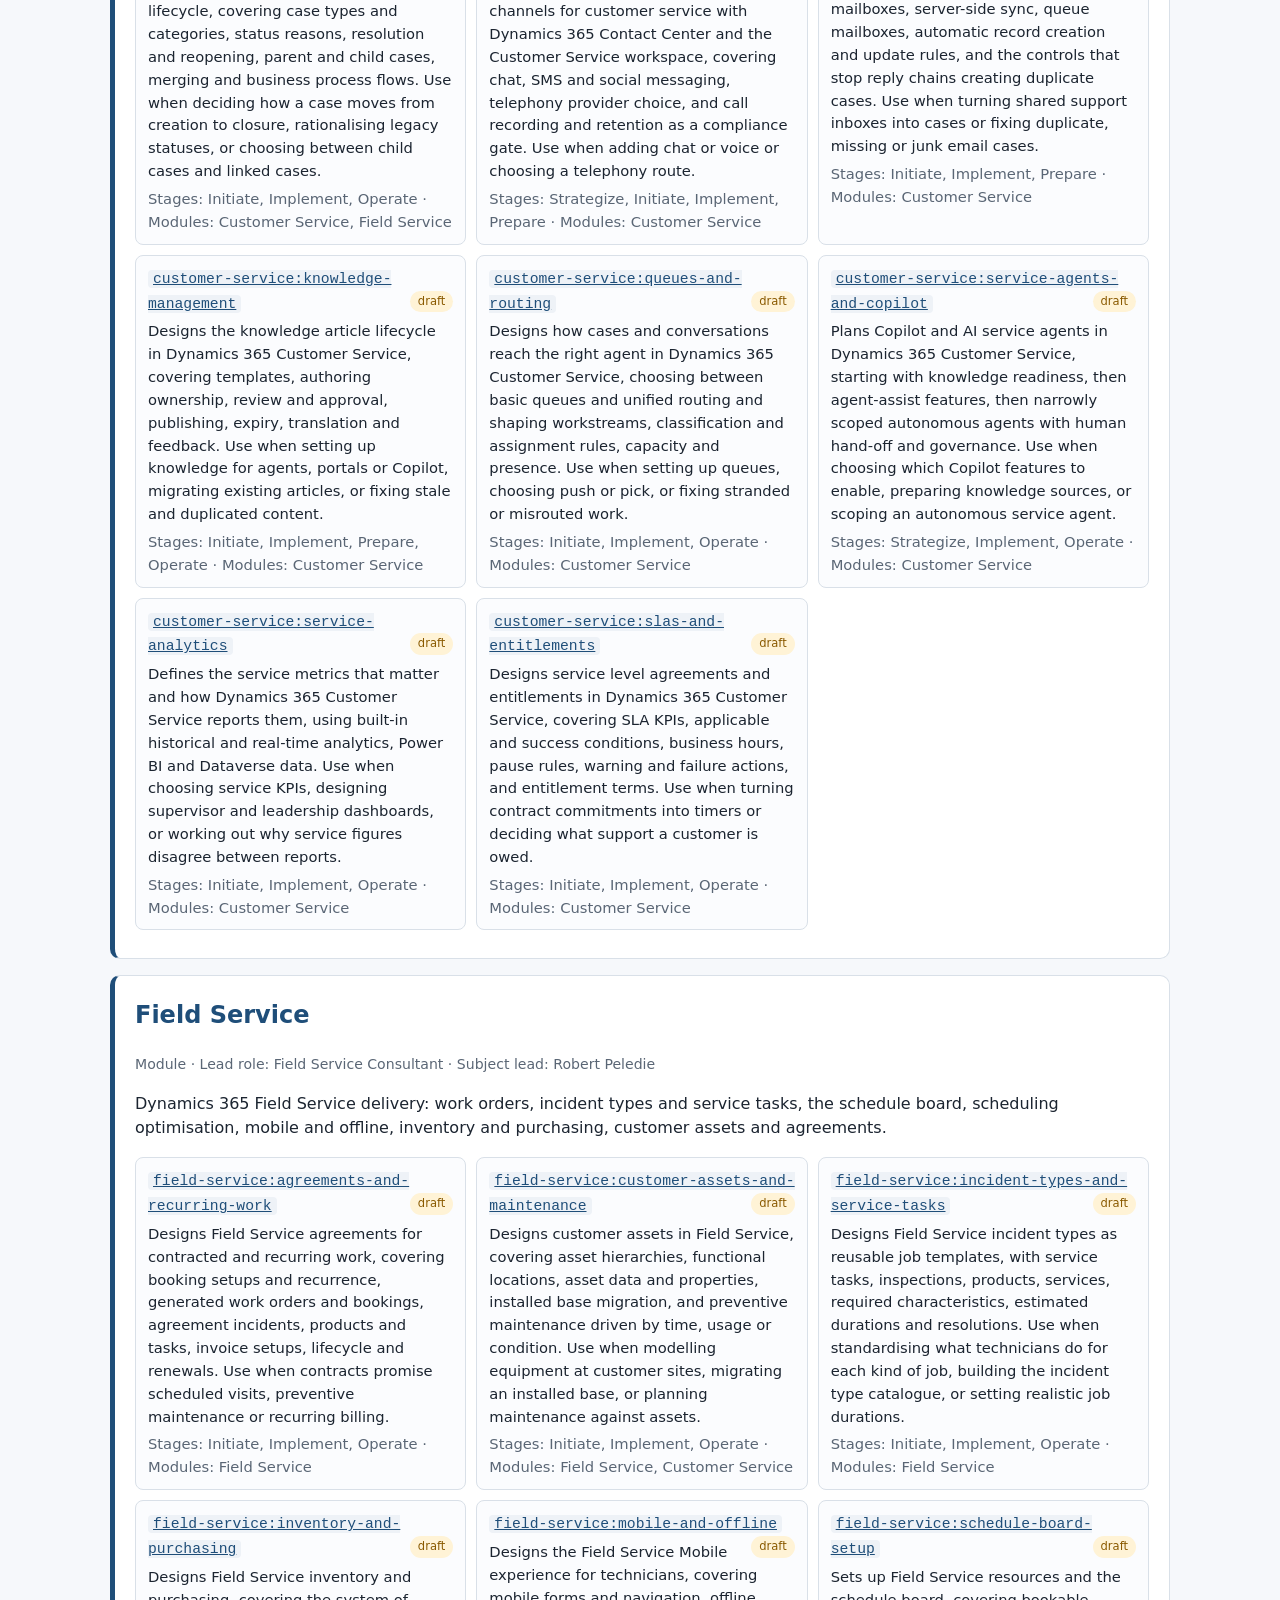
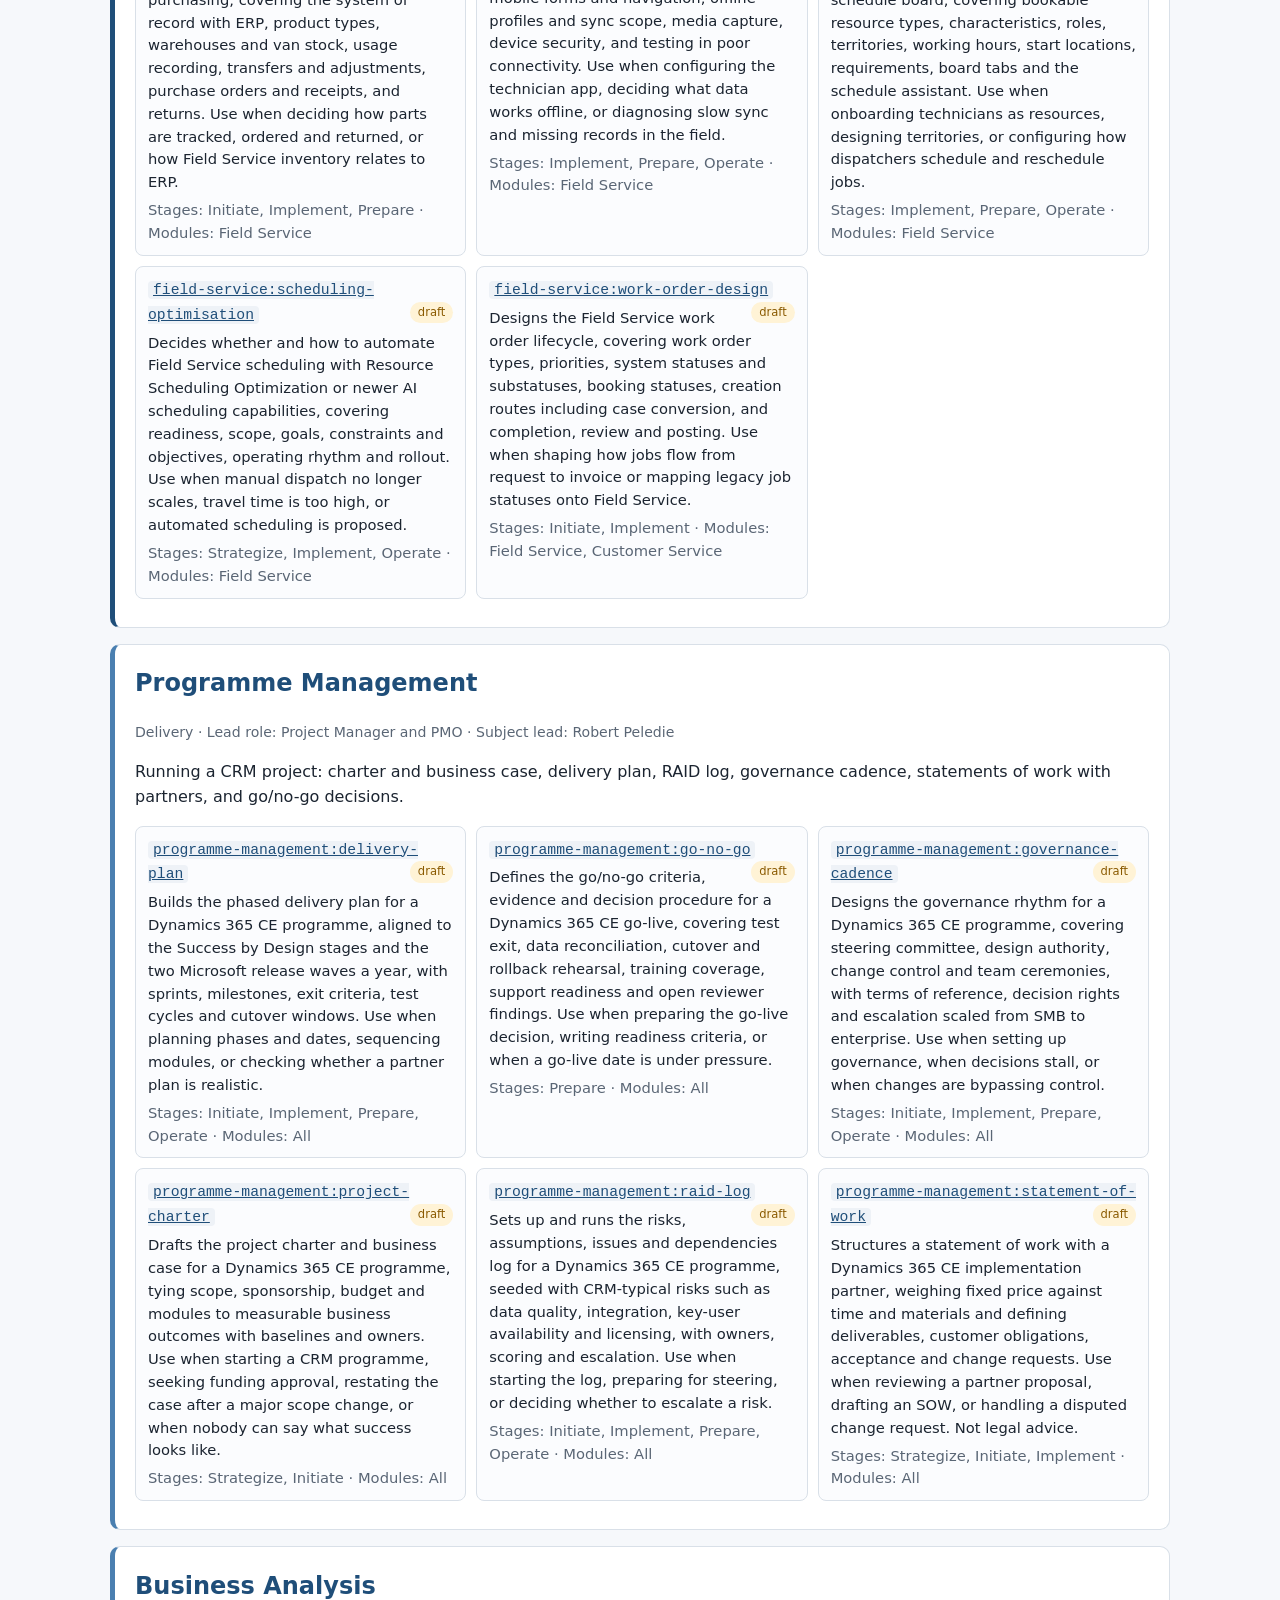
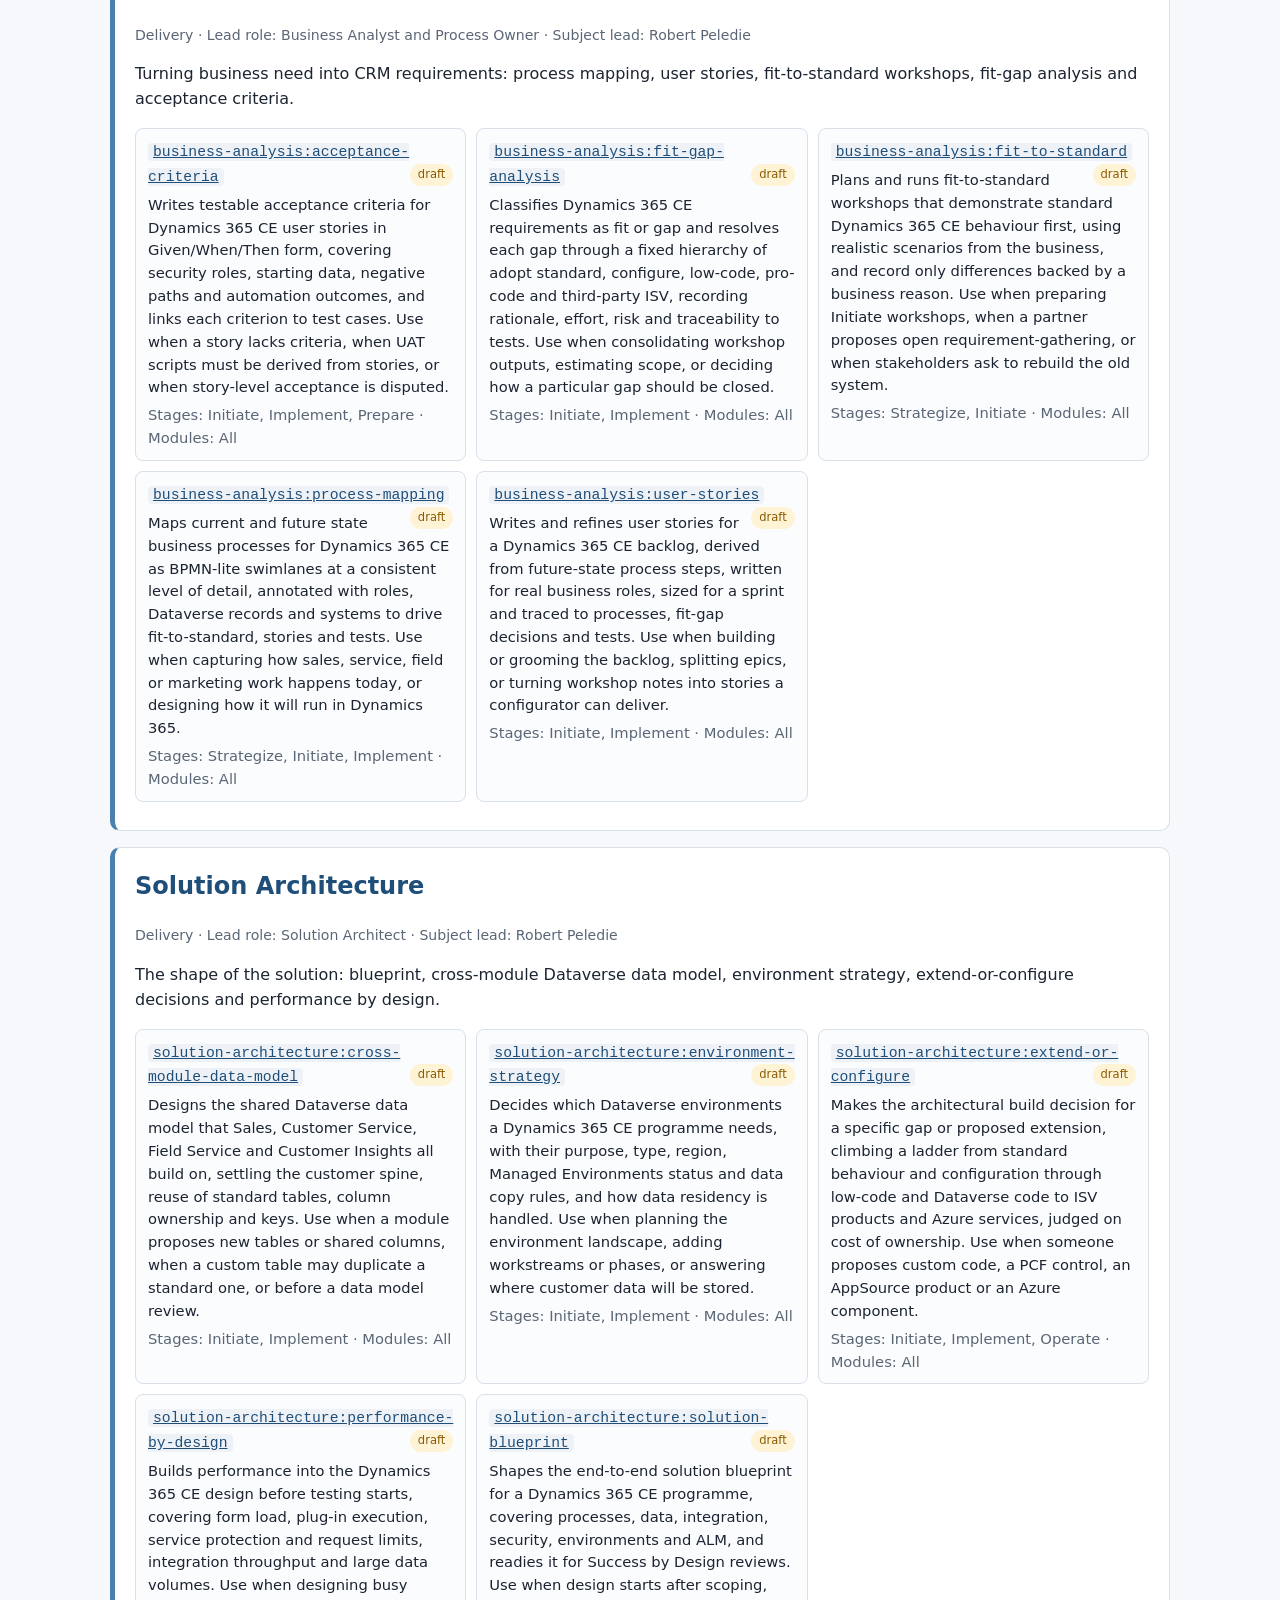
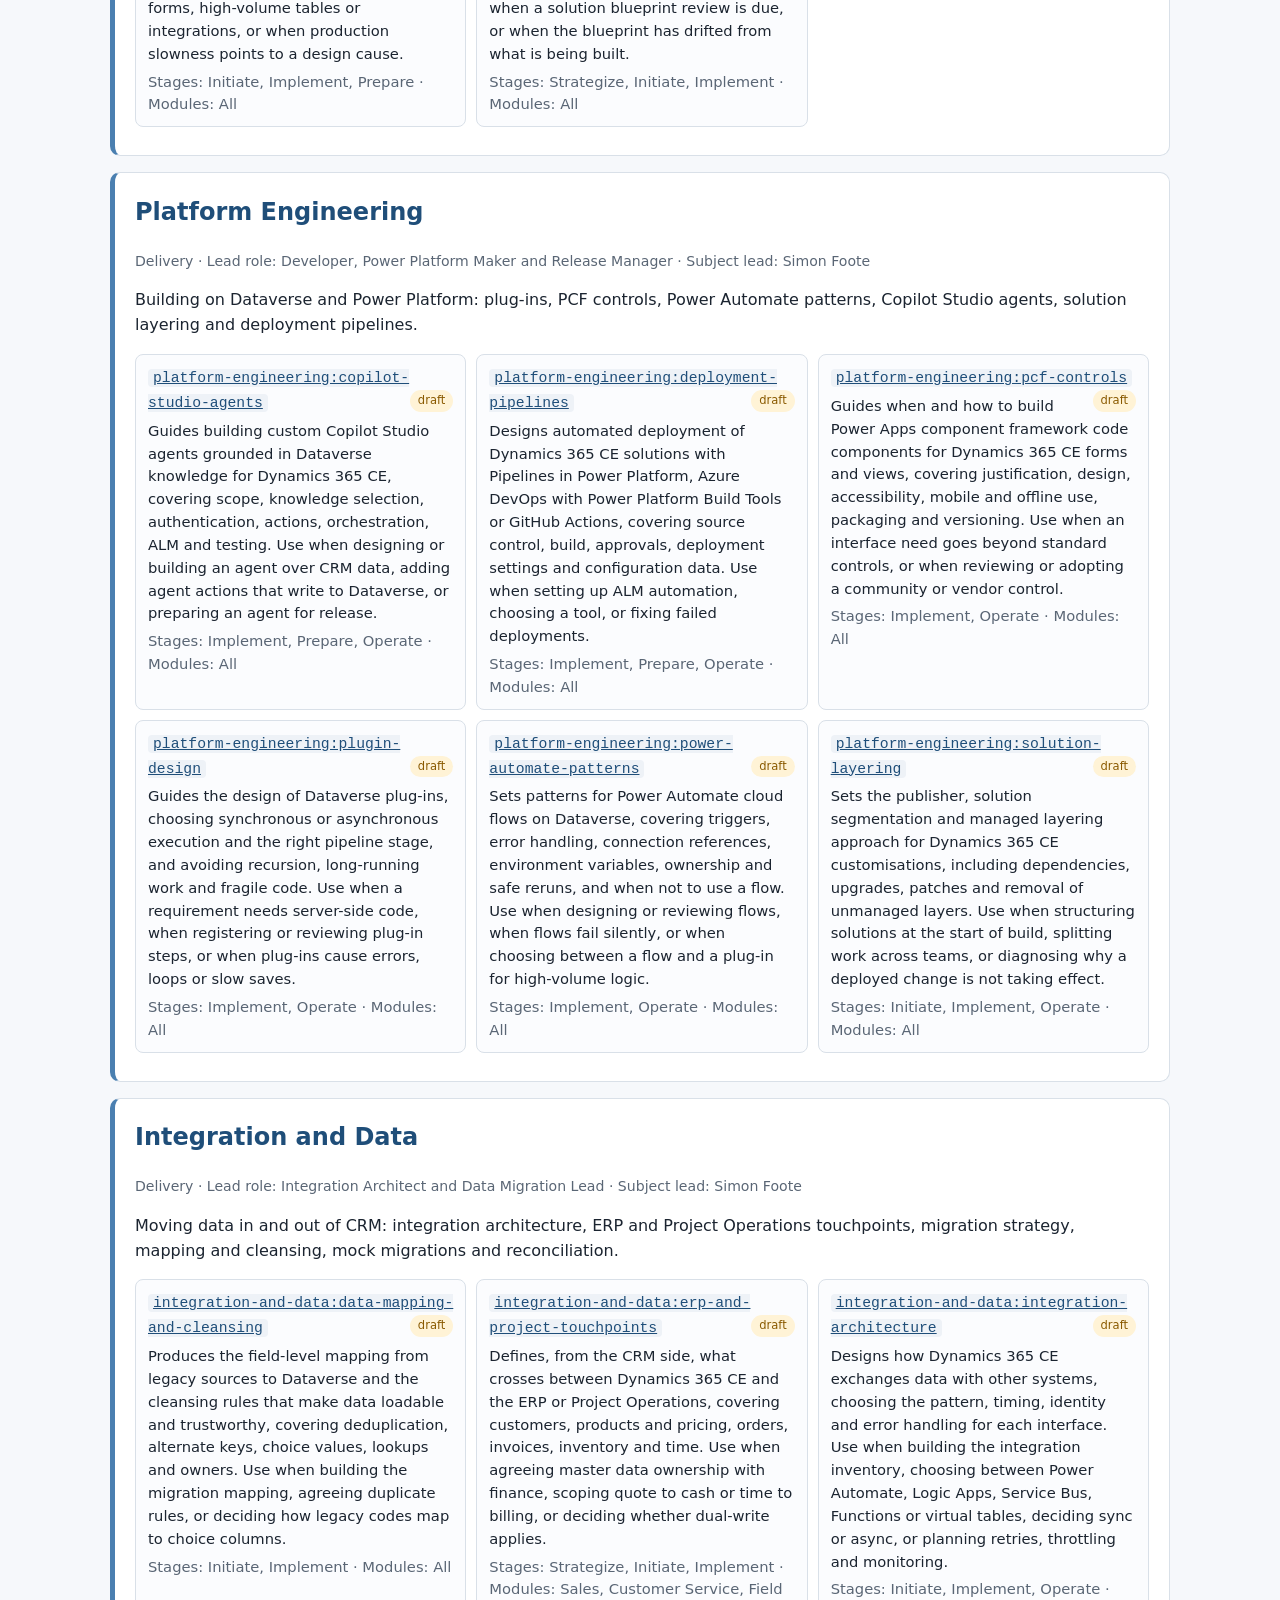
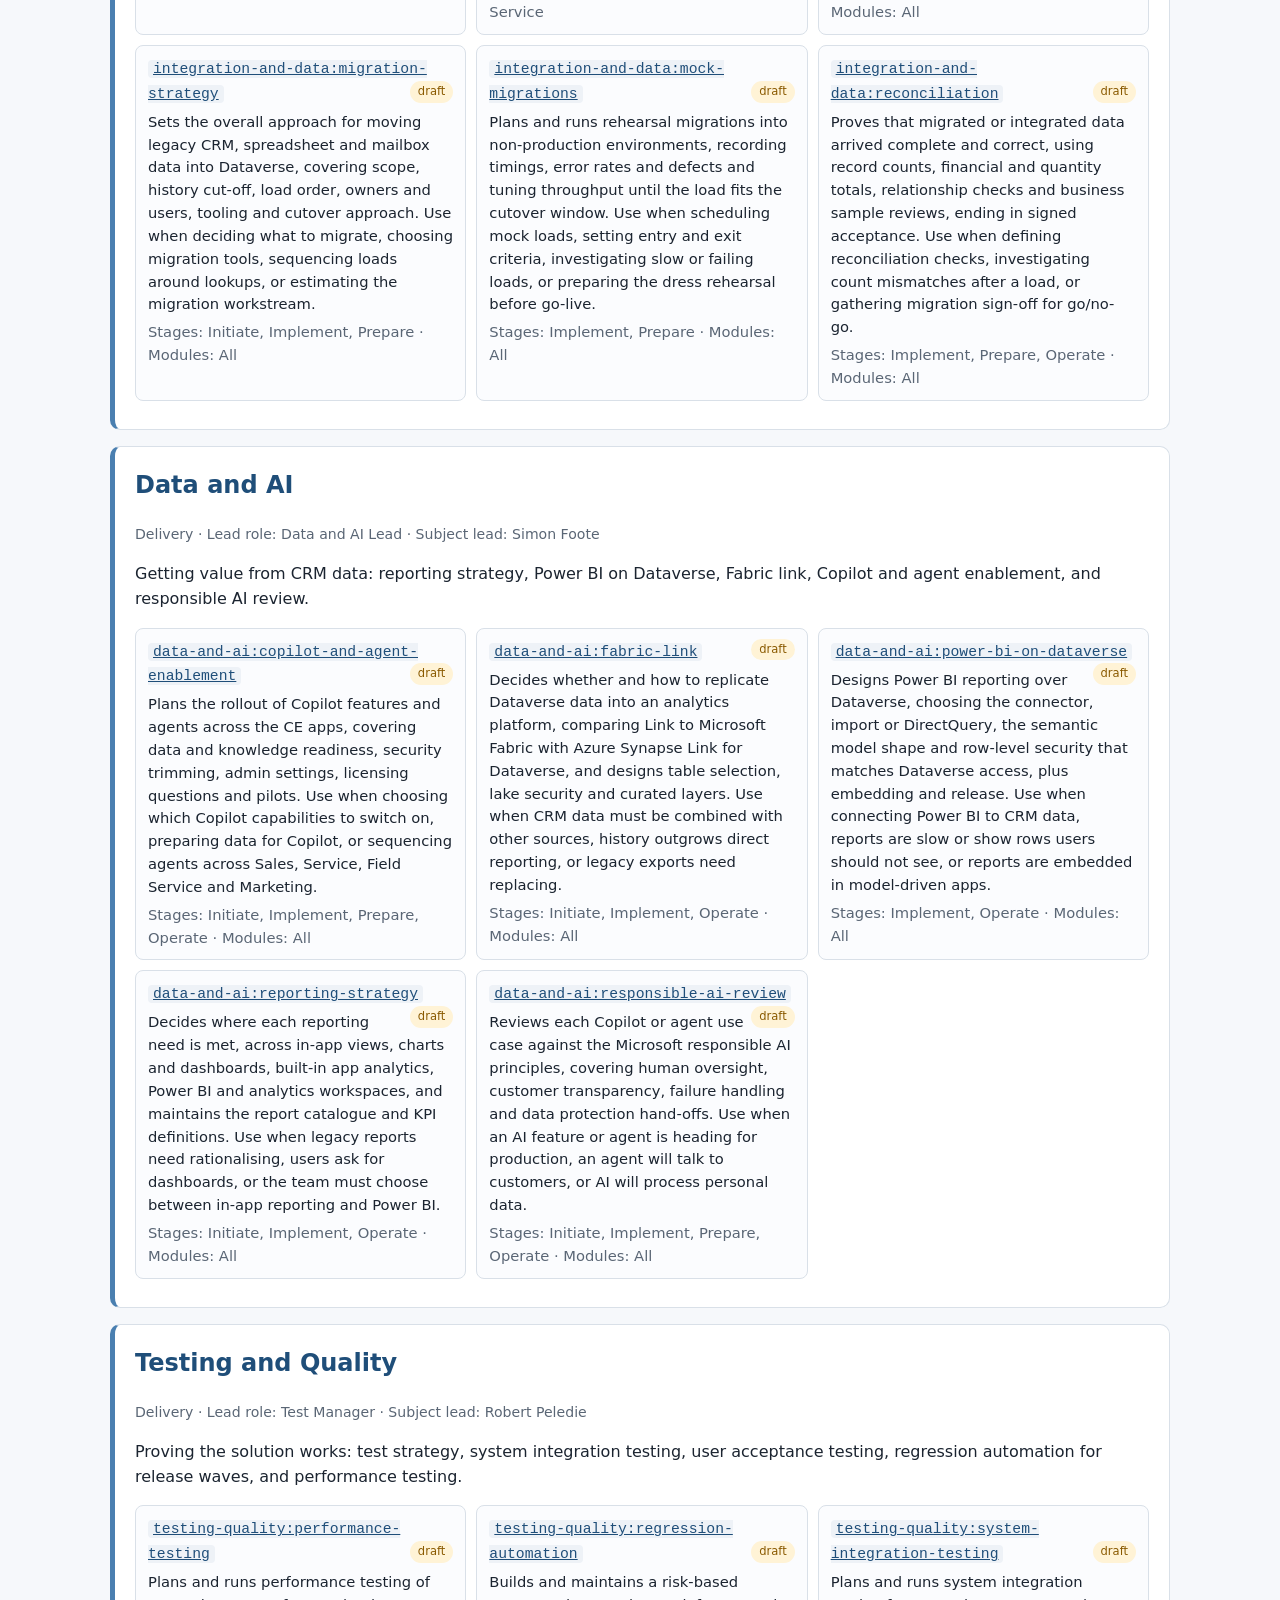
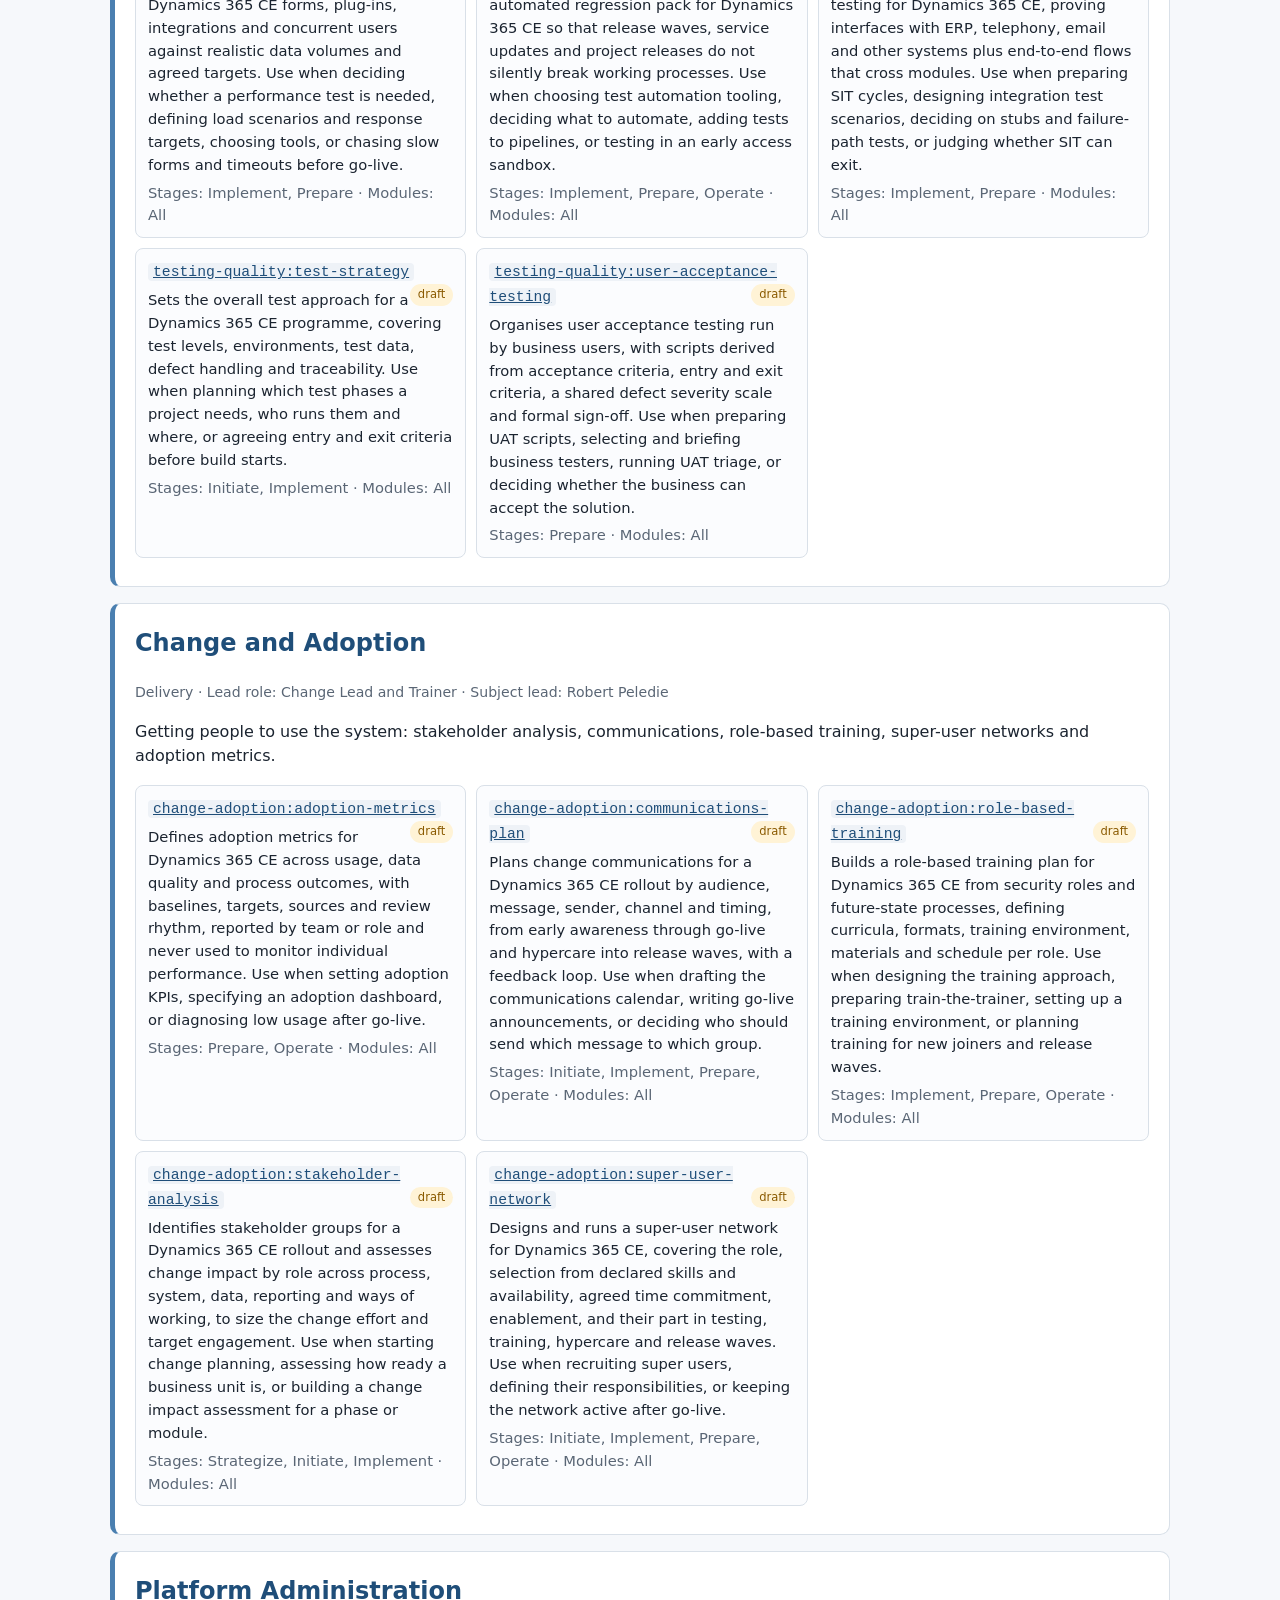
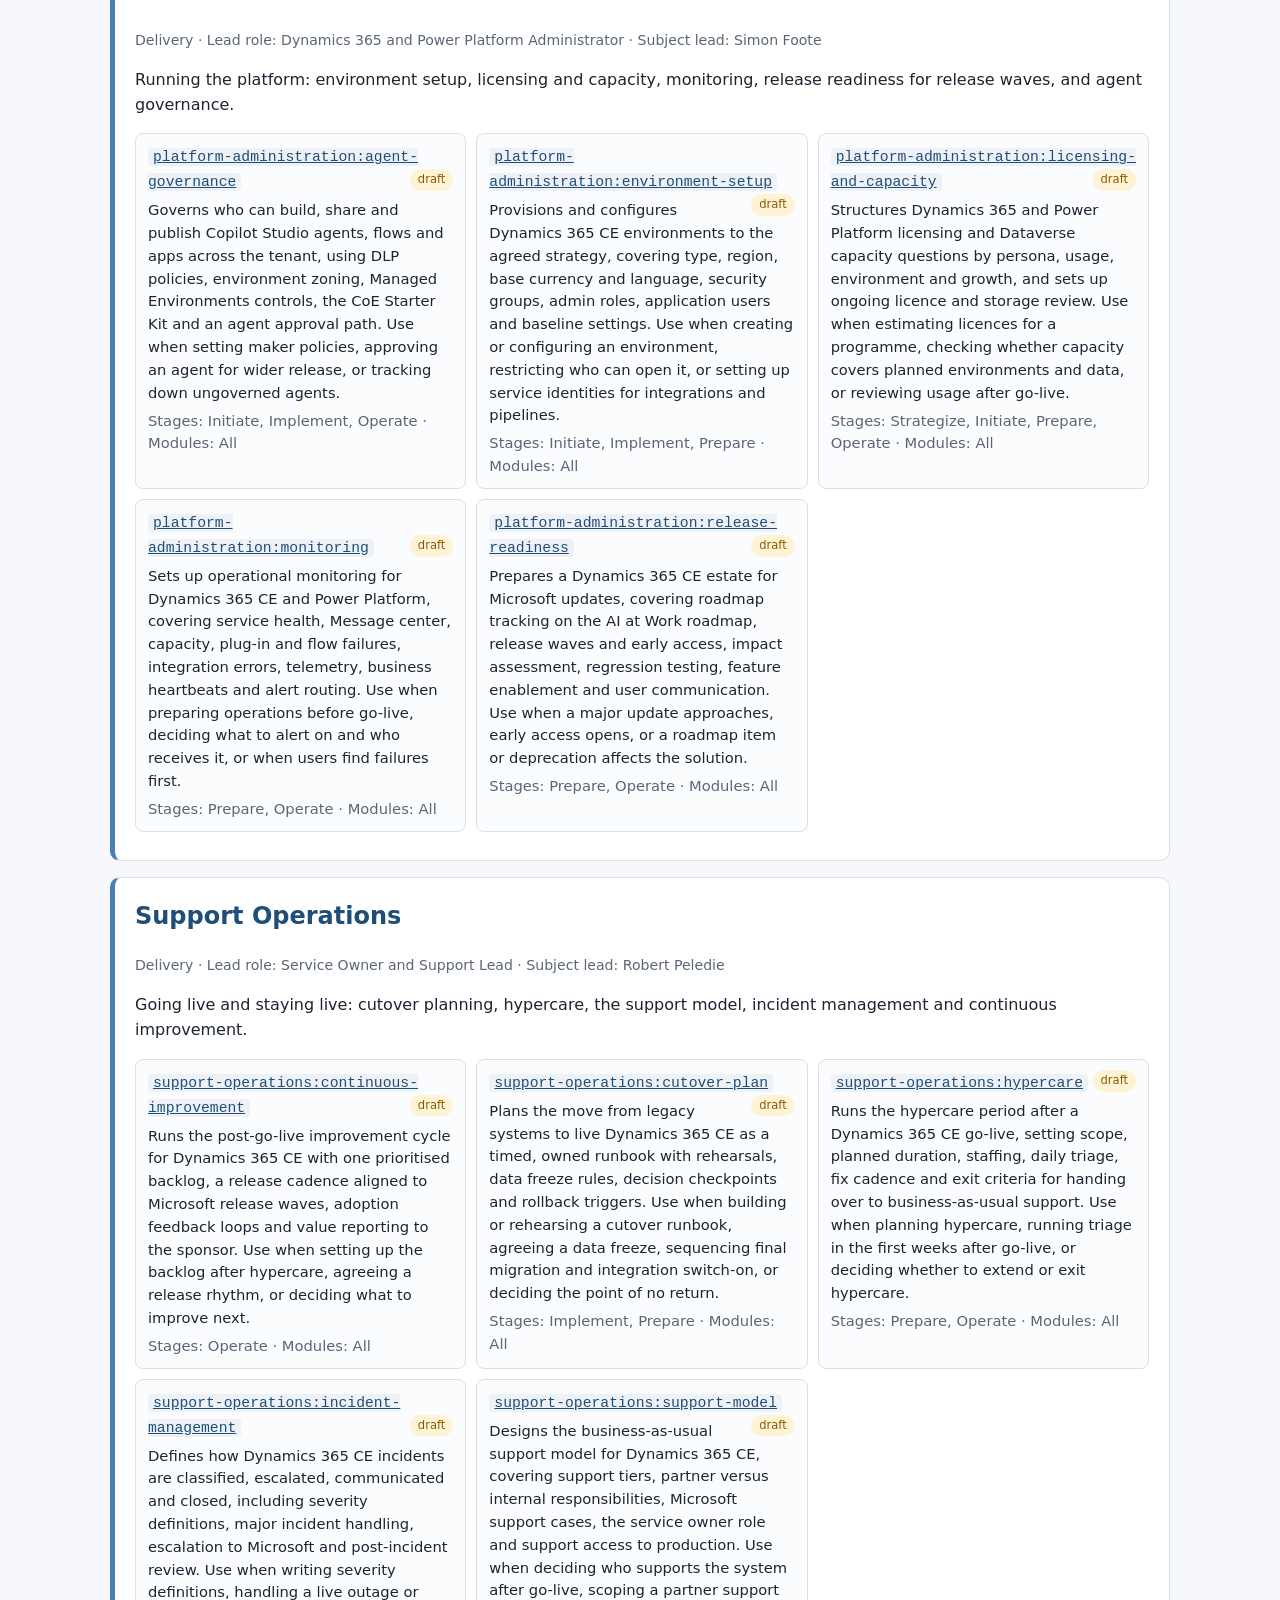
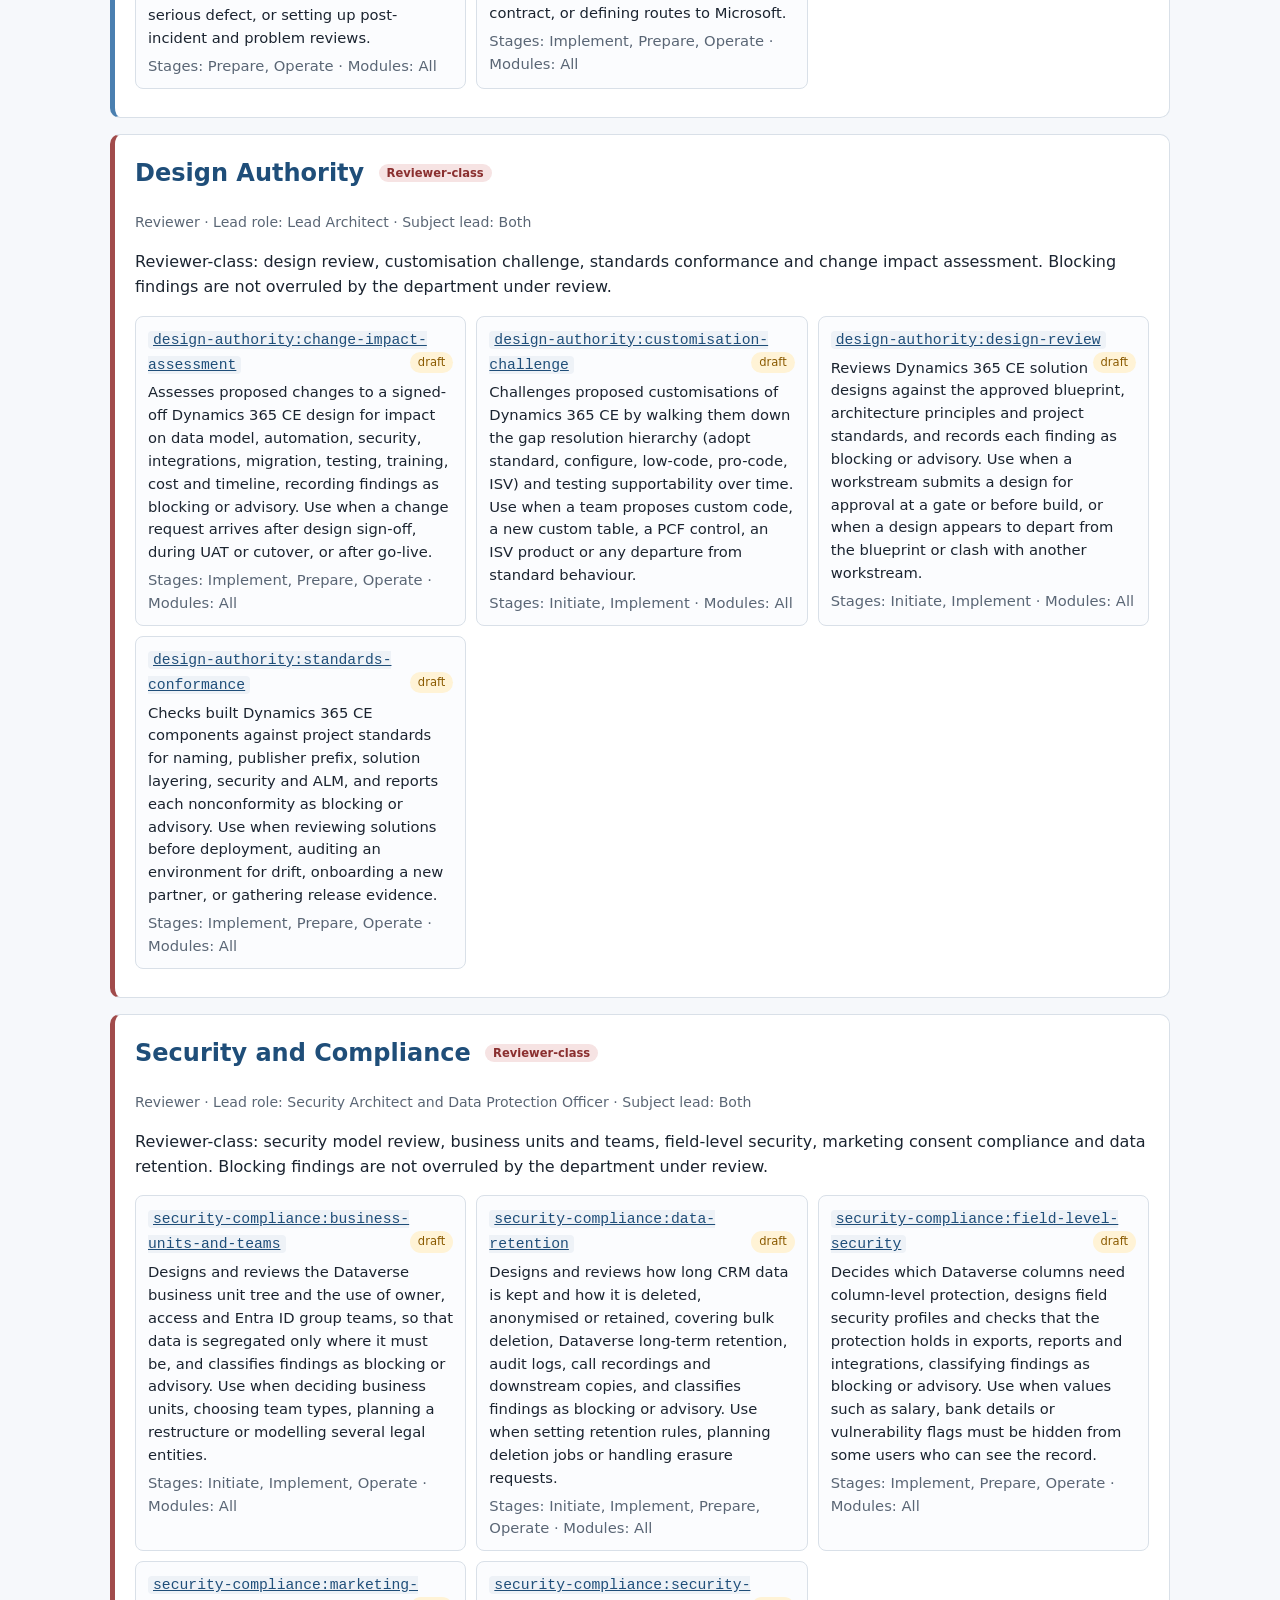
==== commit b19fe924: "Rename project to D365Forge, add logo and icons, move website to d365forge.ai (14/18) Renames D365 C" ====
--- a/docs/catalogue.html
+++ b/docs/catalogue.html
@@ -3,18 +3,28 @@
 <head>
 <meta charset="utf-8">
 <meta name="viewport" content="width=device-width, initial-scale=1">
-<title>Catalogue | D365 CE Roster</title>
+<title>Catalogue | D365Forge</title>
+<meta name="description" content="Your Dynamics 365 CRM project team as installable AI agents: roles, skills and tailored templates for Sales, Marketing, Customer Service and Field Service, from SMB to enterprise.">
+<meta name="theme-color" content="#1f4e79">
+<meta property="og:site_name" content="D365Forge">
+<meta property="og:title" content="Catalogue | D365Forge">
+<meta property="og:description" content="Your Dynamics 365 CRM project team as installable AI agents: roles, skills and tailored templates for Sales, Marketing, Customer Service and Field Service, from SMB to enterprise.">
+<meta property="og:image" content="https://d365forge.ai/assets/brand/d365forge-og.png">
+<meta name="twitter:card" content="summary_large_image">
+<link rel="icon" href="assets/brand/favicon.ico" sizes="any">
+<link rel="icon" type="image/png" sizes="192x192" href="assets/brand/d365forge-icon-192.png">
+<link rel="apple-touch-icon" href="assets/brand/apple-touch-icon.png">
 <link rel="stylesheet" href="assets/site.css">
 </head>
 <body>
 <!-- Generated by scripts/build-site.py. Do not edit by hand. -->
-<header class="top"><div class="wrap"><a class="brand" href="index.html">D365 CE Roster</a><nav><a href="index.html">Home</a><a href="catalogue.html" class="active">Catalogue</a><a href="templates.html">Templates</a><a href="profile-builder.html">Profile builder</a><a href="https://github.com/SimonFoote-greensparx/dynamics-365-ce-roster/blob/main/docs/COPILOT-COWORK.md">Copilot Cowork</a><a href="https://github.com/SimonFoote-greensparx/dynamics-365-ce-roster">GitHub</a></nav></div></header>
+<header class="top"><div class="wrap"><a class="brand" href="index.html" aria-label="D365Forge home"><img src="assets/brand/d365forge-icon-192.png" alt="" width="40" height="40"><span class="wordmark">D365<span>Forge</span></span></a><nav><a href="index.html">Home</a><a href="catalogue.html" class="active">Catalogue</a><a href="templates.html">Templates</a><a href="profile-builder.html">Profile builder</a><a href="https://github.com/SimonFoote-greensparx/D365Forge/blob/main/docs/COPILOT-COWORK.md">Copilot Cowork</a><a href="https://github.com/SimonFoote-greensparx/D365Forge">GitHub</a></nav></div></header>
 <main class="wrap">
 <h1>Catalogue</h1>
 <p class="lead">17 departments and 100 skills. Search by task, product or role, or filter by layer.</p>
 <div class="controls"><input id="q" type="search" placeholder="Search skills, e.g. routing, consent, offline, migration" aria-label="Search skills">
 <div class="filters"><button data-filter="all" class="on">All</button><button data-filter="module">Module</button><button data-filter="delivery">Delivery</button><button data-filter="reviewer">Reviewer</button><button data-filter="tailoring">Tailoring</button></div><p id="count" aria-live="polite"></p></div>
-<section class="dept layer-module" data-layer="module"><h2>Sales </h2><p class="meta">Module &middot; Lead role: Sales Functional Consultant &middot; Subject lead: Robert Peledie</p><p>Dynamics 365 Sales delivery: lead to opportunity, sales process stages, products and price lists, quotes and orders, forecasting, sequences, Copilot in Sales and the Outlook and Teams experience.</p><ul class="skills"><li data-search="copilot-in-sales copilot in sales plans copilot enablement for sellers in dynamics 365 sales and in outlook and teams, covering use cases, data readiness, security, admin settings, piloting and measuring value. use when a customer wants copilot for the sales team, asks why summaries or drafts are poor, or needs a readiness check before ai features are switched on. sales"><a href="https://github.com/SimonFoote-greensparx/dynamics-365-ce-roster/blob/main/plugins/sales/skills/copilot-in-sales/SKILL.md"><code>sales:copilot-in-sales</code></a><span class="status draft">draft</span><p>Plans Copilot enablement for sellers in Dynamics 365 Sales and in Outlook and Teams, covering use cases, data readiness, security, admin settings, piloting and measuring value. Use when a customer wants Copilot for the sales team, asks why summaries or drafts are poor, or needs a readiness check before AI features are switched on.</p><p class="meta">Stages: Strategize, Implement, Prepare, Operate &middot; Modules: Sales</p></li><li data-search="forecasting forecasting configures sales forecasting in dynamics 365 sales, including the forecast hierarchy, periods, columns, quotas, forecast categories, adjustments and permissions. use when setting up forecasts for the first time, choosing between a manager or territory hierarchy, loading quotas, or working out why the forecast does not match the pipeline report. sales"><a href="https://github.com/SimonFoote-greensparx/dynamics-365-ce-roster/blob/main/plugins/sales/skills/forecasting/SKILL.md"><code>sales:forecasting</code></a><span class="status draft">draft</span><p>Configures sales forecasting in Dynamics 365 Sales, including the forecast hierarchy, periods, columns, quotas, forecast categories, adjustments and permissions. Use when setting up forecasts for the first time, choosing between a manager or territory hierarchy, loading quotas, or working out why the forecast does not match the pipeline report.</p><p class="meta">Stages: Implement, Prepare, Operate &middot; Modules: Sales</p></li><li data-search="lead-to-opportunity lead to opportunity designs how leads are captured, qualified, disqualified and converted into accounts, contacts and opportunities in dynamics 365 sales. use when deciding whether to use leads at all, defining qualification evidence, setting what qualify creates and how duplicates are caught, or tidying lead ownership and disqualify reasons. sales"><a href="https://github.com/SimonFoote-greensparx/dynamics-365-ce-roster/blob/main/plugins/sales/skills/lead-to-opportunity/SKILL.md"><code>sales:lead-to-opportunity</code></a><span class="status draft">draft</span><p>Designs how leads are captured, qualified, disqualified and converted into accounts, contacts and opportunities in Dynamics 365 Sales. Use when deciding whether to use leads at all, defining qualification evidence, setting what qualify creates and how duplicates are caught, or tidying lead ownership and disqualify reasons.</p><p class="meta">Stages: Initiate, Implement, Operate &middot; Modules: Sales</p></li><li data-search="outlook-and-teams-integration outlook and teams integration designs server-side synchronisation, the dynamics 365 app for outlook and teams collaboration for crm users, covering mailbox setup, tracking rules, contact and appointment sync and record collaboration in teams. use when connecting mailboxes, deciding what gets tracked, or fixing sync errors and duplicate contacts. all"><a href="https://github.com/SimonFoote-greensparx/dynamics-365-ce-roster/blob/main/plugins/sales/skills/outlook-and-teams-integration/SKILL.md"><code>sales:outlook-and-teams-integration</code></a><span class="status draft">draft</span><p>Designs server-side synchronisation, the Dynamics 365 App for Outlook and Teams collaboration for CRM users, covering mailbox setup, tracking rules, contact and appointment sync and record collaboration in Teams. Use when connecting mailboxes, deciding what gets tracked, or fixing sync errors and duplicate contacts.</p><p class="meta">Stages: Initiate, Implement, Prepare, Operate &middot; Modules: All</p></li><li data-search="products-and-price-lists products and price lists designs the product catalogue in dynamics 365 sales, including product families, bundles, unit groups, price lists, discount lists and currencies, and decides whether crm or erp owns products and pricing. use when structuring products, setting up price lists per market, or planning catalogue synchronisation with an erp. sales, field service"><a href="https://github.com/SimonFoote-greensparx/dynamics-365-ce-roster/blob/main/plugins/sales/skills/products-and-price-lists/SKILL.md"><code>sales:products-and-price-lists</code></a><span class="status draft">draft</span><p>Designs the product catalogue in Dynamics 365 Sales, including product families, bundles, unit groups, price lists, discount lists and currencies, and decides whether CRM or ERP owns products and pricing. Use when structuring products, setting up price lists per market, or planning catalogue synchronisation with an ERP.</p><p class="meta">Stages: Initiate, Implement, Prepare &middot; Modules: Sales, Field Service</p></li><li data-search="quotes-and-orders quotes and orders designs the quote to order to invoice flow in dynamics 365 sales, covering quote revisions, discount approvals, document output, order capture and the point where an erp takes over pricing, fulfilment or invoicing. use when building quoting, deciding what crm and erp each own, or designing quote approval and generation. sales"><a href="https://github.com/SimonFoote-greensparx/dynamics-365-ce-roster/blob/main/plugins/sales/skills/quotes-and-orders/SKILL.md"><code>sales:quotes-and-orders</code></a><span class="status draft">draft</span><p>Designs the quote to order to invoice flow in Dynamics 365 Sales, covering quote revisions, discount approvals, document output, order capture and the point where an ERP takes over pricing, fulfilment or invoicing. Use when building quoting, deciding what CRM and ERP each own, or designing quote approval and generation.</p><p class="meta">Stages: Initiate, Implement, Prepare &middot; Modules: Sales</p></li><li data-search="sales-process-stages sales process stages designs the opportunity sales process in dynamics 365 sales, covering business process flows, stage gates, required evidence, probability and close outcomes. use when turning a sales methodology into stages, deciding gate rules, choosing between branches and separate flows, or fixing a pipeline that sellers and managers do not trust. sales"><a href="https://github.com/SimonFoote-greensparx/dynamics-365-ce-roster/blob/main/plugins/sales/skills/sales-process-stages/SKILL.md"><code>sales:sales-process-stages</code></a><span class="status draft">draft</span><p>Designs the opportunity sales process in Dynamics 365 Sales, covering business process flows, stage gates, required evidence, probability and close outcomes. Use when turning a sales methodology into stages, deciding gate rules, choosing between branches and separate flows, or fixing a pipeline that sellers and managers do not trust.</p><p class="meta">Stages: Initiate, Implement, Operate &middot; Modules: Sales</p></li><li data-search="sequences-and-sales-accelerator sequences and sales accelerator designs seller cadences with sales accelerator sequences, the work list, segments and assignment rules in dynamics 365 sales. use when building outreach sequences for new leads or renewals, configuring the work list, automating lead and opportunity assignment, or deciding what belongs in a sequence rather than a marketing journey. sales"><a href="https://github.com/SimonFoote-greensparx/dynamics-365-ce-roster/blob/main/plugins/sales/skills/sequences-and-sales-accelerator/SKILL.md"><code>sales:sequences-and-sales-accelerator</code></a><span class="status draft">draft</span><p>Designs seller cadences with sales accelerator sequences, the work list, segments and assignment rules in Dynamics 365 Sales. Use when building outreach sequences for new leads or renewals, configuring the work list, automating lead and opportunity assignment, or deciding what belongs in a sequence rather than a marketing journey.</p><p class="meta">Stages: Implement, Operate &middot; Modules: Sales</p></li></ul></section><section class="dept layer-module" data-layer="module"><h2>Marketing </h2><p class="meta">Module &middot; Lead role: Customer Insights Consultant &middot; Subject lead: Robert Peledie</p><p>Customer Insights - Journeys and Customer Insights - Data delivery: journeys, segments, email and text channels, forms and events, consent and preference centres, deliverability, lead scoring and hand-off, and profile unification.</p><ul class="skills"><li data-search="consent-and-preference-centre consent and preference centre designs the consent model and preference centre for customer insights - journeys, mapping uk gdpr and pecr questions, including soft opt-in, onto contact point consent, purposes, topics and compliance profiles. use when setting up consent, migrating legacy opt-ins, building a preference centre, or checking whether a message may be sent. marketing"><a href="https://github.com/SimonFoote-greensparx/dynamics-365-ce-roster/blob/main/plugins/marketing/skills/consent-and-preference-centre/SKILL.md"><code>marketing:consent-and-preference-centre</code></a><span class="status draft">draft</span><p>Designs the consent model and preference centre for Customer Insights - Journeys, mapping UK GDPR and PECR questions, including soft opt-in, onto contact point consent, purposes, topics and compliance profiles. Use when setting up consent, migrating legacy opt-ins, building a preference centre, or checking whether a message may be sent.</p><p class="meta">Stages: Strategize, Initiate, Implement, Prepare, Operate &middot; Modules: Marketing</p></li><li data-search="customer-profile-unification customer profile unification designs unified customer profiles in customer insights - data, covering source selection, source mapping, deduplication, match rules, merge policies and use of profiles in journeys and dynamics 365 apps. use when combining customer data from several systems, tuning match rules, or deciding whether customer insights - data is needed at all. marketing, sales, customer service"><a href="https://github.com/SimonFoote-greensparx/dynamics-365-ce-roster/blob/main/plugins/marketing/skills/customer-profile-unification/SKILL.md"><code>marketing:customer-profile-unification</code></a><span class="status draft">draft</span><p>Designs unified customer profiles in Customer Insights - Data, covering source selection, source mapping, deduplication, match rules, merge policies and use of profiles in journeys and Dynamics 365 apps. Use when combining customer data from several systems, tuning match rules, or deciding whether Customer Insights - Data is needed at all.</p><p class="meta">Stages: Strategize, Initiate, Implement, Operate &middot; Modules: Marketing, Sales, Customer Service</p></li><li data-search="email-and-sms-channels email and sms channels designs the email and text message channels in customer insights - journeys, covering templates, content blocks, personalisation, sender identity, sms providers and numbers, opt-out keywords and message testing. use when setting up email or sms for the first time, building a template set, or deciding which messages belong on which channel. marketing"><a href="https://github.com/SimonFoote-greensparx/dynamics-365-ce-roster/blob/main/plugins/marketing/skills/email-and-sms-channels/SKILL.md"><code>marketing:email-and-sms-channels</code></a><span class="status draft">draft</span><p>Designs the email and text message channels in Customer Insights - Journeys, covering templates, content blocks, personalisation, sender identity, SMS providers and numbers, opt-out keywords and message testing. Use when setting up email or SMS for the first time, building a template set, or deciding which messages belong on which channel.</p><p class="meta">Stages: Implement, Prepare, Operate &middot; Modules: Marketing</p></li><li data-search="email-deliverability email deliverability plans email deliverability for customer insights - journeys, covering sending domain strategy, domain authentication with spf, dkim and dmarc, warm-up, list hygiene and sender reputation monitoring. use when authenticating domains, planning the first sends from a new platform, or investigating marketing email landing in spam or bouncing. marketing"><a href="https://github.com/SimonFoote-greensparx/dynamics-365-ce-roster/blob/main/plugins/marketing/skills/email-deliverability/SKILL.md"><code>marketing:email-deliverability</code></a><span class="status draft">draft</span><p>Plans email deliverability for Customer Insights - Journeys, covering sending domain strategy, domain authentication with SPF, DKIM and DMARC, warm-up, list hygiene and sender reputation monitoring. Use when authenticating domains, planning the first sends from a new platform, or investigating marketing email landing in spam or bouncing.</p><p class="meta">Stages: Implement, Prepare, Operate &middot; Modules: Marketing</p></li><li data-search="forms-and-events forms and events designs marketing forms and event management in customer insights - journeys, covering form fields, contact and lead matching, consent capture, embedding, spam protection, registration, check-in and follow-up. use when building sign-up or enquiry forms, running webinars or in-person events, or fixing duplicates created by form submissions. marketing"><a href="https://github.com/SimonFoote-greensparx/dynamics-365-ce-roster/blob/main/plugins/marketing/skills/forms-and-events/SKILL.md"><code>marketing:forms-and-events</code></a><span class="status draft">draft</span><p>Designs marketing forms and event management in Customer Insights - Journeys, covering form fields, contact and lead matching, consent capture, embedding, spam protection, registration, check-in and follow-up. Use when building sign-up or enquiry forms, running webinars or in-person events, or fixing duplicates created by form submissions.</p><p class="meta">Stages: Implement, Operate &middot; Modules: Marketing</p></li><li data-search="journey-design journey design designs real-time journeys in customer insights - journeys, covering trigger and segment entry, custom triggers, branching, waits, goals, exit and re-entry rules, testing and go-live. use when planning a welcome, nurture, onboarding, renewal or event journey, choosing triggers, or moving journeys off older outbound marketing. marketing"><a href="https://github.com/SimonFoote-greensparx/dynamics-365-ce-roster/blob/main/plugins/marketing/skills/journey-design/SKILL.md"><code>marketing:journey-design</code></a><span class="status draft">draft</span><p>Designs real-time journeys in Customer Insights - Journeys, covering trigger and segment entry, custom triggers, branching, waits, goals, exit and re-entry rules, testing and go-live. Use when planning a welcome, nurture, onboarding, renewal or event journey, choosing triggers, or moving journeys off older outbound marketing.</p><p class="meta">Stages: Initiate, Implement, Operate &middot; Modules: Marketing</p></li><li data-search="lead-scoring-and-sales-handoff lead scoring and sales hand-off designs lead scoring in customer insights - journeys and the hand-off of sales-ready leads to dynamics 365 sales with journey context, covering fit and interest signals, thresholds, assignment, follow-up expectations and feedback. use when defining marketing qualified leads, building a scoring model, or fixing leads that sellers ignore. marketing, sales"><a href="https://github.com/SimonFoote-greensparx/dynamics-365-ce-roster/blob/main/plugins/marketing/skills/lead-scoring-and-sales-handoff/SKILL.md"><code>marketing:lead-scoring-and-sales-handoff</code></a><span class="status draft">draft</span><p>Designs lead scoring in Customer Insights - Journeys and the hand-off of sales-ready leads to Dynamics 365 Sales with journey context, covering fit and interest signals, thresholds, assignment, follow-up expectations and feedback. Use when defining marketing qualified leads, building a scoring model, or fixing leads that sellers ignore.</p><p class="meta">Stages: Initiate, Implement, Operate &middot; Modules: Marketing, Sales</p></li><li data-search="segments-and-audiences segments and audiences designs segments and audiences for customer insights - journeys, covering audience sources, attribute and behavioural conditions, inclusions, exclusions, suppression and refresh. use when building a campaign audience, choosing between dataverse contacts, leads or unified profiles, or fixing segments that include or miss the wrong people. marketing"><a href="https://github.com/SimonFoote-greensparx/dynamics-365-ce-roster/blob/main/plugins/marketing/skills/segments-and-audiences/SKILL.md"><code>marketing:segments-and-audiences</code></a><span class="status draft">draft</span><p>Designs segments and audiences for Customer Insights - Journeys, covering audience sources, attribute and behavioural conditions, inclusions, exclusions, suppression and refresh. Use when building a campaign audience, choosing between Dataverse contacts, leads or unified profiles, or fixing segments that include or miss the wrong people.</p><p class="meta">Stages: Implement, Operate &middot; Modules: Marketing</p></li></ul></section><section class="dept layer-module" data-layer="module"><h2>Customer Service </h2><p class="meta">Module &middot; Lead role: Customer Service Consultant &middot; Subject lead: Robert Peledie</p><p>Dynamics 365 Customer Service and Contact Center delivery: case lifecycle, queues and routing, SLAs and entitlements, knowledge, email-to-case, digital and voice channels, service agents and Copilot, and service analytics.</p><ul class="skills"><li data-search="case-lifecycle-design case lifecycle design designs the dynamics 365 case lifecycle, covering case types and categories, status reasons, resolution and reopening, parent and child cases, merging and business process flows. use when deciding how a case moves from creation to closure, rationalising legacy statuses, or choosing between child cases and linked cases. customer service, field service"><a href="https://github.com/SimonFoote-greensparx/dynamics-365-ce-roster/blob/main/plugins/customer-service/skills/case-lifecycle-design/SKILL.md"><code>customer-service:case-lifecycle-design</code></a><span class="status draft">draft</span><p>Designs the Dynamics 365 case lifecycle, covering case types and categories, status reasons, resolution and reopening, parent and child cases, merging and business process flows. Use when deciding how a case moves from creation to closure, rationalising legacy statuses, or choosing between child cases and linked cases.</p><p class="meta">Stages: Initiate, Implement, Operate &middot; Modules: Customer Service, Field Service</p></li><li data-search="digital-and-voice-channels digital and voice channels plans digital messaging and voice channels for customer service with dynamics 365 contact center and the customer service workspace, covering chat, sms and social messaging, telephony provider choice, and call recording and retention as a compliance gate. use when adding chat or voice or choosing a telephony route. customer service"><a href="https://github.com/SimonFoote-greensparx/dynamics-365-ce-roster/blob/main/plugins/customer-service/skills/digital-and-voice-channels/SKILL.md"><code>customer-service:digital-and-voice-channels</code></a><span class="status draft">draft</span><p>Plans digital messaging and voice channels for customer service with Dynamics 365 Contact Center and the Customer Service workspace, covering chat, SMS and social messaging, telephony provider choice, and call recording and retention as a compliance gate. Use when adding chat or voice or choosing a telephony route.</p><p class="meta">Stages: Strategize, Initiate, Implement, Prepare &middot; Modules: Customer Service</p></li><li data-search="email-to-case email-to-case designs email-to-case in dynamics 365 customer service, covering support mailboxes, server-side sync, queue mailboxes, automatic record creation and update rules, and the controls that stop reply chains creating duplicate cases. use when turning shared support inboxes into cases or fixing duplicate, missing or junk email cases. customer service"><a href="https://github.com/SimonFoote-greensparx/dynamics-365-ce-roster/blob/main/plugins/customer-service/skills/email-to-case/SKILL.md"><code>customer-service:email-to-case</code></a><span class="status draft">draft</span><p>Designs email-to-case in Dynamics 365 Customer Service, covering support mailboxes, server-side sync, queue mailboxes, automatic record creation and update rules, and the controls that stop reply chains creating duplicate cases. Use when turning shared support inboxes into cases or fixing duplicate, missing or junk email cases.</p><p class="meta">Stages: Initiate, Implement, Prepare &middot; Modules: Customer Service</p></li><li data-search="knowledge-management knowledge management designs the knowledge article lifecycle in dynamics 365 customer service, covering templates, authoring ownership, review and approval, publishing, expiry, translation and feedback. use when setting up knowledge for agents, portals or copilot, migrating existing articles, or fixing stale and duplicated content. customer service"><a href="https://github.com/SimonFoote-greensparx/dynamics-365-ce-roster/blob/main/plugins/customer-service/skills/knowledge-management/SKILL.md"><code>customer-service:knowledge-management</code></a><span class="status draft">draft</span><p>Designs the knowledge article lifecycle in Dynamics 365 Customer Service, covering templates, authoring ownership, review and approval, publishing, expiry, translation and feedback. Use when setting up knowledge for agents, portals or Copilot, migrating existing articles, or fixing stale and duplicated content.</p><p class="meta">Stages: Initiate, Implement, Prepare, Operate &middot; Modules: Customer Service</p></li><li data-search="queues-and-routing queues and routing designs how cases and conversations reach the right agent in dynamics 365 customer service, choosing between basic queues and unified routing and shaping workstreams, classification and assignment rules, capacity and presence. use when setting up queues, choosing push or pick, or fixing stranded or misrouted work. customer service"><a href="https://github.com/SimonFoote-greensparx/dynamics-365-ce-roster/blob/main/plugins/customer-service/skills/queues-and-routing/SKILL.md"><code>customer-service:queues-and-routing</code></a><span class="status draft">draft</span><p>Designs how cases and conversations reach the right agent in Dynamics 365 Customer Service, choosing between basic queues and unified routing and shaping workstreams, classification and assignment rules, capacity and presence. Use when setting up queues, choosing push or pick, or fixing stranded or misrouted work.</p><p class="meta">Stages: Initiate, Implement, Operate &middot; Modules: Customer Service</p></li><li data-search="service-agents-and-copilot service agents and copilot plans copilot and ai service agents in dynamics 365 customer service, starting with knowledge readiness, then agent-assist features, then narrowly scoped autonomous agents with human hand-off and governance. use when choosing which copilot features to enable, preparing knowledge sources, or scoping an autonomous service agent. customer service"><a href="https://github.com/SimonFoote-greensparx/dynamics-365-ce-roster/blob/main/plugins/customer-service/skills/service-agents-and-copilot/SKILL.md"><code>customer-service:service-agents-and-copilot</code></a><span class="status draft">draft</span><p>Plans Copilot and AI service agents in Dynamics 365 Customer Service, starting with knowledge readiness, then agent-assist features, then narrowly scoped autonomous agents with human hand-off and governance. Use when choosing which Copilot features to enable, preparing knowledge sources, or scoping an autonomous service agent.</p><p class="meta">Stages: Strategize, Implement, Operate &middot; Modules: Customer Service</p></li><li data-search="service-analytics service analytics defines the service metrics that matter and how dynamics 365 customer service reports them, using built-in historical and real-time analytics, power bi and dataverse data. use when choosing service kpis, designing supervisor and leadership dashboards, or working out why service figures disagree between reports. customer service"><a href="https://github.com/SimonFoote-greensparx/dynamics-365-ce-roster/blob/main/plugins/customer-service/skills/service-analytics/SKILL.md"><code>customer-service:service-analytics</code></a><span class="status draft">draft</span><p>Defines the service metrics that matter and how Dynamics 365 Customer Service reports them, using built-in historical and real-time analytics, Power BI and Dataverse data. Use when choosing service KPIs, designing supervisor and leadership dashboards, or working out why service figures disagree between reports.</p><p class="meta">Stages: Initiate, Implement, Operate &middot; Modules: Customer Service</p></li><li data-search="slas-and-entitlements slas and entitlements designs service level agreements and entitlements in dynamics 365 customer service, covering sla kpis, applicable and success conditions, business hours, pause rules, warning and failure actions, and entitlement terms. use when turning contract commitments into timers or deciding what support a customer is owed. customer service"><a href="https://github.com/SimonFoote-greensparx/dynamics-365-ce-roster/blob/main/plugins/customer-service/skills/slas-and-entitlements/SKILL.md"><code>customer-service:slas-and-entitlements</code></a><span class="status draft">draft</span><p>Designs service level agreements and entitlements in Dynamics 365 Customer Service, covering SLA KPIs, applicable and success conditions, business hours, pause rules, warning and failure actions, and entitlement terms. Use when turning contract commitments into timers or deciding what support a customer is owed.</p><p class="meta">Stages: Initiate, Implement, Operate &middot; Modules: Customer Service</p></li></ul></section><section class="dept layer-module" data-layer="module"><h2>Field Service </h2><p class="meta">Module &middot; Lead role: Field Service Consultant &middot; Subject lead: Robert Peledie</p><p>Dynamics 365 Field Service delivery: work orders, incident types and service tasks, the schedule board, scheduling optimisation, mobile and offline, inventory and purchasing, customer assets and agreements.</p><ul class="skills"><li data-search="agreements-and-recurring-work agreements and recurring work designs field service agreements for contracted and recurring work, covering booking setups and recurrence, generated work orders and bookings, agreement incidents, products and tasks, invoice setups, lifecycle and renewals. use when contracts promise scheduled visits, preventive maintenance or recurring billing. field service"><a href="https://github.com/SimonFoote-greensparx/dynamics-365-ce-roster/blob/main/plugins/field-service/skills/agreements-and-recurring-work/SKILL.md"><code>field-service:agreements-and-recurring-work</code></a><span class="status draft">draft</span><p>Designs Field Service agreements for contracted and recurring work, covering booking setups and recurrence, generated work orders and bookings, agreement incidents, products and tasks, invoice setups, lifecycle and renewals. Use when contracts promise scheduled visits, preventive maintenance or recurring billing.</p><p class="meta">Stages: Initiate, Implement, Operate &middot; Modules: Field Service</p></li><li data-search="customer-assets-and-maintenance customer assets and maintenance designs customer assets in field service, covering asset hierarchies, functional locations, asset data and properties, installed base migration, and preventive maintenance driven by time, usage or condition. use when modelling equipment at customer sites, migrating an installed base, or planning maintenance against assets. field service, customer service"><a href="https://github.com/SimonFoote-greensparx/dynamics-365-ce-roster/blob/main/plugins/field-service/skills/customer-assets-and-maintenance/SKILL.md"><code>field-service:customer-assets-and-maintenance</code></a><span class="status draft">draft</span><p>Designs customer assets in Field Service, covering asset hierarchies, functional locations, asset data and properties, installed base migration, and preventive maintenance driven by time, usage or condition. Use when modelling equipment at customer sites, migrating an installed base, or planning maintenance against assets.</p><p class="meta">Stages: Initiate, Implement, Operate &middot; Modules: Field Service, Customer Service</p></li><li data-search="incident-types-and-service-tasks incident types and service tasks designs field service incident types as reusable job templates, with service tasks, inspections, products, services, required characteristics, estimated durations and resolutions. use when standardising what technicians do for each kind of job, building the incident type catalogue, or setting realistic job durations. field service"><a href="https://github.com/SimonFoote-greensparx/dynamics-365-ce-roster/blob/main/plugins/field-service/skills/incident-types-and-service-tasks/SKILL.md"><code>field-service:incident-types-and-service-tasks</code></a><span class="status draft">draft</span><p>Designs Field Service incident types as reusable job templates, with service tasks, inspections, products, services, required characteristics, estimated durations and resolutions. Use when standardising what technicians do for each kind of job, building the incident type catalogue, or setting realistic job durations.</p><p class="meta">Stages: Initiate, Implement, Operate &middot; Modules: Field Service</p></li><li data-search="inventory-and-purchasing inventory and purchasing designs field service inventory and purchasing, covering the system of record with erp, product types, warehouses and van stock, usage recording, transfers and adjustments, purchase orders and receipts, and returns. use when deciding how parts are tracked, ordered and returned, or how field service inventory relates to erp. field service"><a href="https://github.com/SimonFoote-greensparx/dynamics-365-ce-roster/blob/main/plugins/field-service/skills/inventory-and-purchasing/SKILL.md"><code>field-service:inventory-and-purchasing</code></a><span class="status draft">draft</span><p>Designs Field Service inventory and purchasing, covering the system of record with ERP, product types, warehouses and van stock, usage recording, transfers and adjustments, purchase orders and receipts, and returns. Use when deciding how parts are tracked, ordered and returned, or how Field Service inventory relates to ERP.</p><p class="meta">Stages: Initiate, Implement, Prepare &middot; Modules: Field Service</p></li><li data-search="mobile-and-offline mobile and offline designs the field service mobile experience for technicians, covering mobile forms and navigation, offline profiles and sync scope, media capture, device security, and testing in poor connectivity. use when configuring the technician app, deciding what data works offline, or diagnosing slow sync and missing records in the field. field service"><a href="https://github.com/SimonFoote-greensparx/dynamics-365-ce-roster/blob/main/plugins/field-service/skills/mobile-and-offline/SKILL.md"><code>field-service:mobile-and-offline</code></a><span class="status draft">draft</span><p>Designs the Field Service Mobile experience for technicians, covering mobile forms and navigation, offline profiles and sync scope, media capture, device security, and testing in poor connectivity. Use when configuring the technician app, deciding what data works offline, or diagnosing slow sync and missing records in the field.</p><p class="meta">Stages: Implement, Prepare, Operate &middot; Modules: Field Service</p></li><li data-search="schedule-board-setup schedule board setup sets up field service resources and the schedule board, covering bookable resource types, characteristics, roles, territories, working hours, start locations, requirements, board tabs and the schedule assistant. use when onboarding technicians as resources, designing territories, or configuring how dispatchers schedule and reschedule jobs. field service"><a href="https://github.com/SimonFoote-greensparx/dynamics-365-ce-roster/blob/main/plugins/field-service/skills/schedule-board-setup/SKILL.md"><code>field-service:schedule-board-setup</code></a><span class="status draft">draft</span><p>Sets up Field Service resources and the schedule board, covering bookable resource types, characteristics, roles, territories, working hours, start locations, requirements, board tabs and the schedule assistant. Use when onboarding technicians as resources, designing territories, or configuring how dispatchers schedule and reschedule jobs.</p><p class="meta">Stages: Implement, Prepare, Operate &middot; Modules: Field Service</p></li><li data-search="scheduling-optimisation scheduling optimisation decides whether and how to automate field service scheduling with resource scheduling optimization or newer ai scheduling capabilities, covering readiness, scope, goals, constraints and objectives, operating rhythm and rollout. use when manual dispatch no longer scales, travel time is too high, or automated scheduling is proposed. field service"><a href="https://github.com/SimonFoote-greensparx/dynamics-365-ce-roster/blob/main/plugins/field-service/skills/scheduling-optimisation/SKILL.md"><code>field-service:scheduling-optimisation</code></a><span class="status draft">draft</span><p>Decides whether and how to automate Field Service scheduling with Resource Scheduling Optimization or newer AI scheduling capabilities, covering readiness, scope, goals, constraints and objectives, operating rhythm and rollout. Use when manual dispatch no longer scales, travel time is too high, or automated scheduling is proposed.</p><p class="meta">Stages: Strategize, Implement, Operate &middot; Modules: Field Service</p></li><li data-search="work-order-design work order design designs the field service work order lifecycle, covering work order types, priorities, system statuses and substatuses, booking statuses, creation routes including case conversion, and completion, review and posting. use when shaping how jobs flow from request to invoice or mapping legacy job statuses onto field service. field service, customer service"><a href="https://github.com/SimonFoote-greensparx/dynamics-365-ce-roster/blob/main/plugins/field-service/skills/work-order-design/SKILL.md"><code>field-service:work-order-design</code></a><span class="status draft">draft</span><p>Designs the Field Service work order lifecycle, covering work order types, priorities, system statuses and substatuses, booking statuses, creation routes including case conversion, and completion, review and posting. Use when shaping how jobs flow from request to invoice or mapping legacy job statuses onto Field Service.</p><p class="meta">Stages: Initiate, Implement &middot; Modules: Field Service, Customer Service</p></li></ul></section><section class="dept layer-delivery" data-layer="delivery"><h2>Programme Management </h2><p class="meta">Delivery &middot; Lead role: Project Manager and PMO &middot; Subject lead: Robert Peledie</p><p>Running a CRM project: charter and business case, delivery plan, RAID log, governance cadence, statements of work with partners, and go/no-go decisions.</p><ul class="skills"><li data-search="delivery-plan delivery plan builds the phased delivery plan for a dynamics 365 ce programme, aligned to the success by design stages and the two microsoft release waves a year, with sprints, milestones, exit criteria, test cycles and cutover windows. use when planning phases and dates, sequencing modules, or checking whether a partner plan is realistic. all"><a href="https://github.com/SimonFoote-greensparx/dynamics-365-ce-roster/blob/main/plugins/programme-management/skills/delivery-plan/SKILL.md"><code>programme-management:delivery-plan</code></a><span class="status draft">draft</span><p>Builds the phased delivery plan for a Dynamics 365 CE programme, aligned to the Success by Design stages and the two Microsoft release waves a year, with sprints, milestones, exit criteria, test cycles and cutover windows. Use when planning phases and dates, sequencing modules, or checking whether a partner plan is realistic.</p><p class="meta">Stages: Initiate, Implement, Prepare, Operate &middot; Modules: All</p></li><li data-search="go-no-go go/no-go decision defines the go/no-go criteria, evidence and decision procedure for a dynamics 365 ce go-live, covering test exit, data reconciliation, cutover and rollback rehearsal, training coverage, support readiness and open reviewer findings. use when preparing the go-live decision, writing readiness criteria, or when a go-live date is under pressure. all"><a href="https://github.com/SimonFoote-greensparx/dynamics-365-ce-roster/blob/main/plugins/programme-management/skills/go-no-go/SKILL.md"><code>programme-management:go-no-go</code></a><span class="status draft">draft</span><p>Defines the go/no-go criteria, evidence and decision procedure for a Dynamics 365 CE go-live, covering test exit, data reconciliation, cutover and rollback rehearsal, training coverage, support readiness and open reviewer findings. Use when preparing the go-live decision, writing readiness criteria, or when a go-live date is under pressure.</p><p class="meta">Stages: Prepare &middot; Modules: All</p></li><li data-search="governance-cadence governance cadence designs the governance rhythm for a dynamics 365 ce programme, covering steering committee, design authority, change control and team ceremonies, with terms of reference, decision rights and escalation scaled from smb to enterprise. use when setting up governance, when decisions stall, or when changes are bypassing control. all"><a href="https://github.com/SimonFoote-greensparx/dynamics-365-ce-roster/blob/main/plugins/programme-management/skills/governance-cadence/SKILL.md"><code>programme-management:governance-cadence</code></a><span class="status draft">draft</span><p>Designs the governance rhythm for a Dynamics 365 CE programme, covering steering committee, design authority, change control and team ceremonies, with terms of reference, decision rights and escalation scaled from SMB to enterprise. Use when setting up governance, when decisions stall, or when changes are bypassing control.</p><p class="meta">Stages: Initiate, Implement, Prepare, Operate &middot; Modules: All</p></li><li data-search="project-charter project charter and business case drafts the project charter and business case for a dynamics 365 ce programme, tying scope, sponsorship, budget and modules to measurable business outcomes with baselines and owners. use when starting a crm programme, seeking funding approval, restating the case after a major scope change, or when nobody can say what success looks like. all"><a href="https://github.com/SimonFoote-greensparx/dynamics-365-ce-roster/blob/main/plugins/programme-management/skills/project-charter/SKILL.md"><code>programme-management:project-charter</code></a><span class="status draft">draft</span><p>Drafts the project charter and business case for a Dynamics 365 CE programme, tying scope, sponsorship, budget and modules to measurable business outcomes with baselines and owners. Use when starting a CRM programme, seeking funding approval, restating the case after a major scope change, or when nobody can say what success looks like.</p><p class="meta">Stages: Strategize, Initiate &middot; Modules: All</p></li><li data-search="raid-log raid log sets up and runs the risks, assumptions, issues and dependencies log for a dynamics 365 ce programme, seeded with crm-typical risks such as data quality, integration, key-user availability and licensing, with owners, scoring and escalation. use when starting the log, preparing for steering, or deciding whether to escalate a risk. all"><a href="https://github.com/SimonFoote-greensparx/dynamics-365-ce-roster/blob/main/plugins/programme-management/skills/raid-log/SKILL.md"><code>programme-management:raid-log</code></a><span class="status draft">draft</span><p>Sets up and runs the risks, assumptions, issues and dependencies log for a Dynamics 365 CE programme, seeded with CRM-typical risks such as data quality, integration, key-user availability and licensing, with owners, scoring and escalation. Use when starting the log, preparing for steering, or deciding whether to escalate a risk.</p><p class="meta">Stages: Initiate, Implement, Prepare, Operate &middot; Modules: All</p></li><li data-search="statement-of-work statement of work with a partner structures a statement of work with a dynamics 365 ce implementation partner, weighing fixed price against time and materials and defining deliverables, customer obligations, acceptance and change requests. use when reviewing a partner proposal, drafting an sow, or handling a disputed change request. not legal advice. all"><a href="https://github.com/SimonFoote-greensparx/dynamics-365-ce-roster/blob/main/plugins/programme-management/skills/statement-of-work/SKILL.md"><code>programme-management:statement-of-work</code></a><span class="status draft">draft</span><p>Structures a statement of work with a Dynamics 365 CE implementation partner, weighing fixed price against time and materials and defining deliverables, customer obligations, acceptance and change requests. Use when reviewing a partner proposal, drafting an SOW, or handling a disputed change request. Not legal advice.</p><p class="meta">Stages: Strategize, Initiate, Implement &middot; Modules: All</p></li></ul></section><section class="dept layer-delivery" data-layer="delivery"><h2>Business Analysis </h2><p class="meta">Delivery &middot; Lead role: Business Analyst and Process Owner &middot; Subject lead: Robert Peledie</p><p>Turning business need into CRM requirements: process mapping, user stories, fit-to-standard workshops, fit-gap analysis and acceptance criteria.</p><ul class="skills"><li data-search="acceptance-criteria acceptance criteria writes testable acceptance criteria for dynamics 365 ce user stories in given/when/then form, covering security roles, starting data, negative paths and automation outcomes, and links each criterion to test cases. use when a story lacks criteria, when uat scripts must be derived from stories, or when story-level acceptance is disputed. all"><a href="https://github.com/SimonFoote-greensparx/dynamics-365-ce-roster/blob/main/plugins/business-analysis/skills/acceptance-criteria/SKILL.md"><code>business-analysis:acceptance-criteria</code></a><span class="status draft">draft</span><p>Writes testable acceptance criteria for Dynamics 365 CE user stories in Given/When/Then form, covering security roles, starting data, negative paths and automation outcomes, and links each criterion to test cases. Use when a story lacks criteria, when UAT scripts must be derived from stories, or when story-level acceptance is disputed.</p><p class="meta">Stages: Initiate, Implement, Prepare &middot; Modules: All</p></li><li data-search="fit-gap-analysis fit-gap analysis classifies dynamics 365 ce requirements as fit or gap and resolves each gap through a fixed hierarchy of adopt standard, configure, low-code, pro-code and third-party isv, recording rationale, effort, risk and traceability to tests. use when consolidating workshop outputs, estimating scope, or deciding how a particular gap should be closed. all"><a href="https://github.com/SimonFoote-greensparx/dynamics-365-ce-roster/blob/main/plugins/business-analysis/skills/fit-gap-analysis/SKILL.md"><code>business-analysis:fit-gap-analysis</code></a><span class="status draft">draft</span><p>Classifies Dynamics 365 CE requirements as fit or gap and resolves each gap through a fixed hierarchy of adopt standard, configure, low-code, pro-code and third-party ISV, recording rationale, effort, risk and traceability to tests. Use when consolidating workshop outputs, estimating scope, or deciding how a particular gap should be closed.</p><p class="meta">Stages: Initiate, Implement &middot; Modules: All</p></li><li data-search="fit-to-standard fit-to-standard workshops plans and runs fit-to-standard workshops that demonstrate standard dynamics 365 ce behaviour first, using realistic scenarios from the business, and record only differences backed by a business reason. use when preparing initiate workshops, when a partner proposes open requirement-gathering, or when stakeholders ask to rebuild the old system. all"><a href="https://github.com/SimonFoote-greensparx/dynamics-365-ce-roster/blob/main/plugins/business-analysis/skills/fit-to-standard/SKILL.md"><code>business-analysis:fit-to-standard</code></a><span class="status draft">draft</span><p>Plans and runs fit-to-standard workshops that demonstrate standard Dynamics 365 CE behaviour first, using realistic scenarios from the business, and record only differences backed by a business reason. Use when preparing Initiate workshops, when a partner proposes open requirement-gathering, or when stakeholders ask to rebuild the old system.</p><p class="meta">Stages: Strategize, Initiate &middot; Modules: All</p></li><li data-search="process-mapping process mapping maps current and future state business processes for dynamics 365 ce as bpmn-lite swimlanes at a consistent level of detail, annotated with roles, dataverse records and systems to drive fit-to-standard, stories and tests. use when capturing how sales, service, field or marketing work happens today, or designing how it will run in dynamics 365. all"><a href="https://github.com/SimonFoote-greensparx/dynamics-365-ce-roster/blob/main/plugins/business-analysis/skills/process-mapping/SKILL.md"><code>business-analysis:process-mapping</code></a><span class="status draft">draft</span><p>Maps current and future state business processes for Dynamics 365 CE as BPMN-lite swimlanes at a consistent level of detail, annotated with roles, Dataverse records and systems to drive fit-to-standard, stories and tests. Use when capturing how sales, service, field or marketing work happens today, or designing how it will run in Dynamics 365.</p><p class="meta">Stages: Strategize, Initiate, Implement &middot; Modules: All</p></li><li data-search="user-stories user stories writes and refines user stories for a dynamics 365 ce backlog, derived from future-state process steps, written for real business roles, sized for a sprint and traced to processes, fit-gap decisions and tests. use when building or grooming the backlog, splitting epics, or turning workshop notes into stories a configurator can deliver. all"><a href="https://github.com/SimonFoote-greensparx/dynamics-365-ce-roster/blob/main/plugins/business-analysis/skills/user-stories/SKILL.md"><code>business-analysis:user-stories</code></a><span class="status draft">draft</span><p>Writes and refines user stories for a Dynamics 365 CE backlog, derived from future-state process steps, written for real business roles, sized for a sprint and traced to processes, fit-gap decisions and tests. Use when building or grooming the backlog, splitting epics, or turning workshop notes into stories a configurator can deliver.</p><p class="meta">Stages: Initiate, Implement &middot; Modules: All</p></li></ul></section><section class="dept layer-delivery" data-layer="delivery"><h2>Solution Architecture </h2><p class="meta">Delivery &middot; Lead role: Solution Architect &middot; Subject lead: Robert Peledie</p><p>The shape of the solution: blueprint, cross-module Dataverse data model, environment strategy, extend-or-configure decisions and performance by design.</p><ul class="skills"><li data-search="cross-module-data-model cross-module data model designs the shared dataverse data model that sales, customer service, field service and customer insights all build on, settling the customer spine, reuse of standard tables, column ownership and keys. use when a module proposes new tables or shared columns, when a custom table may duplicate a standard one, or before a data model review. all"><a href="https://github.com/SimonFoote-greensparx/dynamics-365-ce-roster/blob/main/plugins/solution-architecture/skills/cross-module-data-model/SKILL.md"><code>solution-architecture:cross-module-data-model</code></a><span class="status draft">draft</span><p>Designs the shared Dataverse data model that Sales, Customer Service, Field Service and Customer Insights all build on, settling the customer spine, reuse of standard tables, column ownership and keys. Use when a module proposes new tables or shared columns, when a custom table may duplicate a standard one, or before a data model review.</p><p class="meta">Stages: Initiate, Implement &middot; Modules: All</p></li><li data-search="environment-strategy environment strategy decides which dataverse environments a dynamics 365 ce programme needs, with their purpose, type, region, managed environments status and data copy rules, and how data residency is handled. use when planning the environment landscape, adding workstreams or phases, or answering where customer data will be stored. all"><a href="https://github.com/SimonFoote-greensparx/dynamics-365-ce-roster/blob/main/plugins/solution-architecture/skills/environment-strategy/SKILL.md"><code>solution-architecture:environment-strategy</code></a><span class="status draft">draft</span><p>Decides which Dataverse environments a Dynamics 365 CE programme needs, with their purpose, type, region, Managed Environments status and data copy rules, and how data residency is handled. Use when planning the environment landscape, adding workstreams or phases, or answering where customer data will be stored.</p><p class="meta">Stages: Initiate, Implement &middot; Modules: All</p></li><li data-search="extend-or-configure extend or configure makes the architectural build decision for a specific gap or proposed extension, climbing a ladder from standard behaviour and configuration through low-code and dataverse code to isv products and azure services, judged on cost of ownership. use when someone proposes custom code, a pcf control, an appsource product or an azure component. all"><a href="https://github.com/SimonFoote-greensparx/dynamics-365-ce-roster/blob/main/plugins/solution-architecture/skills/extend-or-configure/SKILL.md"><code>solution-architecture:extend-or-configure</code></a><span class="status draft">draft</span><p>Makes the architectural build decision for a specific gap or proposed extension, climbing a ladder from standard behaviour and configuration through low-code and Dataverse code to ISV products and Azure services, judged on cost of ownership. Use when someone proposes custom code, a PCF control, an AppSource product or an Azure component.</p><p class="meta">Stages: Initiate, Implement, Operate &middot; Modules: All</p></li><li data-search="performance-by-design performance by design builds performance into the dynamics 365 ce design before testing starts, covering form load, plug-in execution, service protection and request limits, integration throughput and large data volumes. use when designing busy forms, high-volume tables or integrations, or when production slowness points to a design cause. all"><a href="https://github.com/SimonFoote-greensparx/dynamics-365-ce-roster/blob/main/plugins/solution-architecture/skills/performance-by-design/SKILL.md"><code>solution-architecture:performance-by-design</code></a><span class="status draft">draft</span><p>Builds performance into the Dynamics 365 CE design before testing starts, covering form load, plug-in execution, service protection and request limits, integration throughput and large data volumes. Use when designing busy forms, high-volume tables or integrations, or when production slowness points to a design cause.</p><p class="meta">Stages: Initiate, Implement, Prepare &middot; Modules: All</p></li><li data-search="solution-blueprint solution blueprint shapes the end-to-end solution blueprint for a dynamics 365 ce programme, covering processes, data, integration, security, environments and alm, and readies it for success by design reviews. use when design starts after scoping, when a solution blueprint review is due, or when the blueprint has drifted from what is being built. all"><a href="https://github.com/SimonFoote-greensparx/dynamics-365-ce-roster/blob/main/plugins/solution-architecture/skills/solution-blueprint/SKILL.md"><code>solution-architecture:solution-blueprint</code></a><span class="status draft">draft</span><p>Shapes the end-to-end solution blueprint for a Dynamics 365 CE programme, covering processes, data, integration, security, environments and ALM, and readies it for Success by Design reviews. Use when design starts after scoping, when a solution blueprint review is due, or when the blueprint has drifted from what is being built.</p><p class="meta">Stages: Strategize, Initiate, Implement &middot; Modules: All</p></li></ul></section><section class="dept layer-delivery" data-layer="delivery"><h2>Platform Engineering </h2><p class="meta">Delivery &middot; Lead role: Developer, Power Platform Maker and Release Manager &middot; Subject lead: Simon Foote</p><p>Building on Dataverse and Power Platform: plug-ins, PCF controls, Power Automate patterns, Copilot Studio agents, solution layering and deployment pipelines.</p><ul class="skills"><li data-search="copilot-studio-agents copilot studio agents guides building custom copilot studio agents grounded in dataverse knowledge for dynamics 365 ce, covering scope, knowledge selection, authentication, actions, orchestration, alm and testing. use when designing or building an agent over crm data, adding agent actions that write to dataverse, or preparing an agent for release. all"><a href="https://github.com/SimonFoote-greensparx/dynamics-365-ce-roster/blob/main/plugins/platform-engineering/skills/copilot-studio-agents/SKILL.md"><code>platform-engineering:copilot-studio-agents</code></a><span class="status draft">draft</span><p>Guides building custom Copilot Studio agents grounded in Dataverse knowledge for Dynamics 365 CE, covering scope, knowledge selection, authentication, actions, orchestration, ALM and testing. Use when designing or building an agent over CRM data, adding agent actions that write to Dataverse, or preparing an agent for release.</p><p class="meta">Stages: Implement, Prepare, Operate &middot; Modules: All</p></li><li data-search="deployment-pipelines deployment pipelines designs automated deployment of dynamics 365 ce solutions with pipelines in power platform, azure devops with power platform build tools or github actions, covering source control, build, approvals, deployment settings and configuration data. use when setting up alm automation, choosing a tool, or fixing failed deployments. all"><a href="https://github.com/SimonFoote-greensparx/dynamics-365-ce-roster/blob/main/plugins/platform-engineering/skills/deployment-pipelines/SKILL.md"><code>platform-engineering:deployment-pipelines</code></a><span class="status draft">draft</span><p>Designs automated deployment of Dynamics 365 CE solutions with Pipelines in Power Platform, Azure DevOps with Power Platform Build Tools or GitHub Actions, covering source control, build, approvals, deployment settings and configuration data. Use when setting up ALM automation, choosing a tool, or fixing failed deployments.</p><p class="meta">Stages: Implement, Prepare, Operate &middot; Modules: All</p></li><li data-search="pcf-controls pcf controls guides when and how to build power apps component framework code components for dynamics 365 ce forms and views, covering justification, design, accessibility, mobile and offline use, packaging and versioning. use when an interface need goes beyond standard controls, or when reviewing or adopting a community or vendor control. all"><a href="https://github.com/SimonFoote-greensparx/dynamics-365-ce-roster/blob/main/plugins/platform-engineering/skills/pcf-controls/SKILL.md"><code>platform-engineering:pcf-controls</code></a><span class="status draft">draft</span><p>Guides when and how to build Power Apps component framework code components for Dynamics 365 CE forms and views, covering justification, design, accessibility, mobile and offline use, packaging and versioning. Use when an interface need goes beyond standard controls, or when reviewing or adopting a community or vendor control.</p><p class="meta">Stages: Implement, Operate &middot; Modules: All</p></li><li data-search="plugin-design plug-in design guides the design of dataverse plug-ins, choosing synchronous or asynchronous execution and the right pipeline stage, and avoiding recursion, long-running work and fragile code. use when a requirement needs server-side code, when registering or reviewing plug-in steps, or when plug-ins cause errors, loops or slow saves. all"><a href="https://github.com/SimonFoote-greensparx/dynamics-365-ce-roster/blob/main/plugins/platform-engineering/skills/plugin-design/SKILL.md"><code>platform-engineering:plugin-design</code></a><span class="status draft">draft</span><p>Guides the design of Dataverse plug-ins, choosing synchronous or asynchronous execution and the right pipeline stage, and avoiding recursion, long-running work and fragile code. Use when a requirement needs server-side code, when registering or reviewing plug-in steps, or when plug-ins cause errors, loops or slow saves.</p><p class="meta">Stages: Implement, Operate &middot; Modules: All</p></li><li data-search="power-automate-patterns power automate patterns sets patterns for power automate cloud flows on dataverse, covering triggers, error handling, connection references, environment variables, ownership and safe reruns, and when not to use a flow. use when designing or reviewing flows, when flows fail silently, or when choosing between a flow and a plug-in for high-volume logic. all"><a href="https://github.com/SimonFoote-greensparx/dynamics-365-ce-roster/blob/main/plugins/platform-engineering/skills/power-automate-patterns/SKILL.md"><code>platform-engineering:power-automate-patterns</code></a><span class="status draft">draft</span><p>Sets patterns for Power Automate cloud flows on Dataverse, covering triggers, error handling, connection references, environment variables, ownership and safe reruns, and when not to use a flow. Use when designing or reviewing flows, when flows fail silently, or when choosing between a flow and a plug-in for high-volume logic.</p><p class="meta">Stages: Implement, Operate &middot; Modules: All</p></li><li data-search="solution-layering solution layering sets the publisher, solution segmentation and managed layering approach for dynamics 365 ce customisations, including dependencies, upgrades, patches and removal of unmanaged layers. use when structuring solutions at the start of build, splitting work across teams, or diagnosing why a deployed change is not taking effect. all"><a href="https://github.com/SimonFoote-greensparx/dynamics-365-ce-roster/blob/main/plugins/platform-engineering/skills/solution-layering/SKILL.md"><code>platform-engineering:solution-layering</code></a><span class="status draft">draft</span><p>Sets the publisher, solution segmentation and managed layering approach for Dynamics 365 CE customisations, including dependencies, upgrades, patches and removal of unmanaged layers. Use when structuring solutions at the start of build, splitting work across teams, or diagnosing why a deployed change is not taking effect.</p><p class="meta">Stages: Initiate, Implement, Operate &middot; Modules: All</p></li></ul></section><section class="dept layer-delivery" data-layer="delivery"><h2>Integration and Data </h2><p class="meta">Delivery &middot; Lead role: Integration Architect and Data Migration Lead &middot; Subject lead: Simon Foote</p><p>Moving data in and out of CRM: integration architecture, ERP and Project Operations touchpoints, migration strategy, mapping and cleansing, mock migrations and reconciliation.</p><ul class="skills"><li data-search="data-mapping-and-cleansing data mapping and cleansing produces the field-level mapping from legacy sources to dataverse and the cleansing rules that make data loadable and trustworthy, covering deduplication, alternate keys, choice values, lookups and owners. use when building the migration mapping, agreeing duplicate rules, or deciding how legacy codes map to choice columns. all"><a href="https://github.com/SimonFoote-greensparx/dynamics-365-ce-roster/blob/main/plugins/integration-and-data/skills/data-mapping-and-cleansing/SKILL.md"><code>integration-and-data:data-mapping-and-cleansing</code></a><span class="status draft">draft</span><p>Produces the field-level mapping from legacy sources to Dataverse and the cleansing rules that make data loadable and trustworthy, covering deduplication, alternate keys, choice values, lookups and owners. Use when building the migration mapping, agreeing duplicate rules, or deciding how legacy codes map to choice columns.</p><p class="meta">Stages: Initiate, Implement &middot; Modules: All</p></li><li data-search="erp-and-project-touchpoints erp and project touchpoints defines, from the crm side, what crosses between dynamics 365 ce and the erp or project operations, covering customers, products and pricing, orders, invoices, inventory and time. use when agreeing master data ownership with finance, scoping quote to cash or time to billing, or deciding whether dual-write applies. sales, customer service, field service"><a href="https://github.com/SimonFoote-greensparx/dynamics-365-ce-roster/blob/main/plugins/integration-and-data/skills/erp-and-project-touchpoints/SKILL.md"><code>integration-and-data:erp-and-project-touchpoints</code></a><span class="status draft">draft</span><p>Defines, from the CRM side, what crosses between Dynamics 365 CE and the ERP or Project Operations, covering customers, products and pricing, orders, invoices, inventory and time. Use when agreeing master data ownership with finance, scoping quote to cash or time to billing, or deciding whether dual-write applies.</p><p class="meta">Stages: Strategize, Initiate, Implement &middot; Modules: Sales, Customer Service, Field Service</p></li><li data-search="integration-architecture integration architecture designs how dynamics 365 ce exchanges data with other systems, choosing the pattern, timing, identity and error handling for each interface. use when building the integration inventory, choosing between power automate, logic apps, service bus, functions or virtual tables, deciding sync or async, or planning retries, throttling and monitoring. all"><a href="https://github.com/SimonFoote-greensparx/dynamics-365-ce-roster/blob/main/plugins/integration-and-data/skills/integration-architecture/SKILL.md"><code>integration-and-data:integration-architecture</code></a><span class="status draft">draft</span><p>Designs how Dynamics 365 CE exchanges data with other systems, choosing the pattern, timing, identity and error handling for each interface. Use when building the integration inventory, choosing between Power Automate, Logic Apps, Service Bus, Functions or virtual tables, deciding sync or async, or planning retries, throttling and monitoring.</p><p class="meta">Stages: Initiate, Implement, Operate &middot; Modules: All</p></li><li data-search="migration-strategy migration strategy sets the overall approach for moving legacy crm, spreadsheet and mailbox data into dataverse, covering scope, history cut-off, load order, owners and users, tooling and cutover approach. use when deciding what to migrate, choosing migration tools, sequencing loads around lookups, or estimating the migration workstream. all"><a href="https://github.com/SimonFoote-greensparx/dynamics-365-ce-roster/blob/main/plugins/integration-and-data/skills/migration-strategy/SKILL.md"><code>integration-and-data:migration-strategy</code></a><span class="status draft">draft</span><p>Sets the overall approach for moving legacy CRM, spreadsheet and mailbox data into Dataverse, covering scope, history cut-off, load order, owners and users, tooling and cutover approach. Use when deciding what to migrate, choosing migration tools, sequencing loads around lookups, or estimating the migration workstream.</p><p class="meta">Stages: Initiate, Implement, Prepare &middot; Modules: All</p></li><li data-search="mock-migrations mock migrations plans and runs rehearsal migrations into non-production environments, recording timings, error rates and defects and tuning throughput until the load fits the cutover window. use when scheduling mock loads, setting entry and exit criteria, investigating slow or failing loads, or preparing the dress rehearsal before go-live. all"><a href="https://github.com/SimonFoote-greensparx/dynamics-365-ce-roster/blob/main/plugins/integration-and-data/skills/mock-migrations/SKILL.md"><code>integration-and-data:mock-migrations</code></a><span class="status draft">draft</span><p>Plans and runs rehearsal migrations into non-production environments, recording timings, error rates and defects and tuning throughput until the load fits the cutover window. Use when scheduling mock loads, setting entry and exit criteria, investigating slow or failing loads, or preparing the dress rehearsal before go-live.</p><p class="meta">Stages: Implement, Prepare &middot; Modules: All</p></li><li data-search="reconciliation reconciliation proves that migrated or integrated data arrived complete and correct, using record counts, financial and quantity totals, relationship checks and business sample reviews, ending in signed acceptance. use when defining reconciliation checks, investigating count mismatches after a load, or gathering migration sign-off for go/no-go. all"><a href="https://github.com/SimonFoote-greensparx/dynamics-365-ce-roster/blob/main/plugins/integration-and-data/skills/reconciliation/SKILL.md"><code>integration-and-data:reconciliation</code></a><span class="status draft">draft</span><p>Proves that migrated or integrated data arrived complete and correct, using record counts, financial and quantity totals, relationship checks and business sample reviews, ending in signed acceptance. Use when defining reconciliation checks, investigating count mismatches after a load, or gathering migration sign-off for go/no-go.</p><p class="meta">Stages: Implement, Prepare, Operate &middot; Modules: All</p></li></ul></section><section class="dept layer-delivery" data-layer="delivery"><h2>Data and AI </h2><p class="meta">Delivery &middot; Lead role: Data and AI Lead &middot; Subject lead: Simon Foote</p><p>Getting value from CRM data: reporting strategy, Power BI on Dataverse, Fabric link, Copilot and agent enablement, and responsible AI review.</p><ul class="skills"><li data-search="copilot-and-agent-enablement copilot and agent enablement plans the rollout of copilot features and agents across the ce apps, covering data and knowledge readiness, security trimming, admin settings, licensing questions and pilots. use when choosing which copilot capabilities to switch on, preparing data for copilot, or sequencing agents across sales, service, field service and marketing. all"><a href="https://github.com/SimonFoote-greensparx/dynamics-365-ce-roster/blob/main/plugins/data-and-ai/skills/copilot-and-agent-enablement/SKILL.md"><code>data-and-ai:copilot-and-agent-enablement</code></a><span class="status draft">draft</span><p>Plans the rollout of Copilot features and agents across the CE apps, covering data and knowledge readiness, security trimming, admin settings, licensing questions and pilots. Use when choosing which Copilot capabilities to switch on, preparing data for Copilot, or sequencing agents across Sales, Service, Field Service and Marketing.</p><p class="meta">Stages: Initiate, Implement, Prepare, Operate &middot; Modules: All</p></li><li data-search="fabric-link fabric link and azure synapse link decides whether and how to replicate dataverse data into an analytics platform, comparing link to microsoft fabric with azure synapse link for dataverse, and designs table selection, lake security and curated layers. use when crm data must be combined with other sources, history outgrows direct reporting, or legacy exports need replacing. all"><a href="https://github.com/SimonFoote-greensparx/dynamics-365-ce-roster/blob/main/plugins/data-and-ai/skills/fabric-link/SKILL.md"><code>data-and-ai:fabric-link</code></a><span class="status draft">draft</span><p>Decides whether and how to replicate Dataverse data into an analytics platform, comparing Link to Microsoft Fabric with Azure Synapse Link for Dataverse, and designs table selection, lake security and curated layers. Use when CRM data must be combined with other sources, history outgrows direct reporting, or legacy exports need replacing.</p><p class="meta">Stages: Initiate, Implement, Operate &middot; Modules: All</p></li><li data-search="power-bi-on-dataverse power bi on dataverse designs power bi reporting over dataverse, choosing the connector, import or directquery, the semantic model shape and row-level security that matches dataverse access, plus embedding and release. use when connecting power bi to crm data, reports are slow or show rows users should not see, or reports are embedded in model-driven apps. all"><a href="https://github.com/SimonFoote-greensparx/dynamics-365-ce-roster/blob/main/plugins/data-and-ai/skills/power-bi-on-dataverse/SKILL.md"><code>data-and-ai:power-bi-on-dataverse</code></a><span class="status draft">draft</span><p>Designs Power BI reporting over Dataverse, choosing the connector, import or DirectQuery, the semantic model shape and row-level security that matches Dataverse access, plus embedding and release. Use when connecting Power BI to CRM data, reports are slow or show rows users should not see, or reports are embedded in model-driven apps.</p><p class="meta">Stages: Implement, Operate &middot; Modules: All</p></li><li data-search="reporting-strategy reporting strategy decides where each reporting need is met, across in-app views, charts and dashboards, built-in app analytics, power bi and analytics workspaces, and maintains the report catalogue and kpi definitions. use when legacy reports need rationalising, users ask for dashboards, or the team must choose between in-app reporting and power bi. all"><a href="https://github.com/SimonFoote-greensparx/dynamics-365-ce-roster/blob/main/plugins/data-and-ai/skills/reporting-strategy/SKILL.md"><code>data-and-ai:reporting-strategy</code></a><span class="status draft">draft</span><p>Decides where each reporting need is met, across in-app views, charts and dashboards, built-in app analytics, Power BI and analytics workspaces, and maintains the report catalogue and KPI definitions. Use when legacy reports need rationalising, users ask for dashboards, or the team must choose between in-app reporting and Power BI.</p><p class="meta">Stages: Initiate, Implement, Operate &middot; Modules: All</p></li><li data-search="responsible-ai-review responsible ai review reviews each copilot or agent use case against the microsoft responsible ai principles, covering human oversight, customer transparency, failure handling and data protection hand-offs. use when an ai feature or agent is heading for production, an agent will talk to customers, or ai will process personal data. all"><a href="https://github.com/SimonFoote-greensparx/dynamics-365-ce-roster/blob/main/plugins/data-and-ai/skills/responsible-ai-review/SKILL.md"><code>data-and-ai:responsible-ai-review</code></a><span class="status draft">draft</span><p>Reviews each Copilot or agent use case against the Microsoft responsible AI principles, covering human oversight, customer transparency, failure handling and data protection hand-offs. Use when an AI feature or agent is heading for production, an agent will talk to customers, or AI will process personal data.</p><p class="meta">Stages: Initiate, Implement, Prepare, Operate &middot; Modules: All</p></li></ul></section><section class="dept layer-delivery" data-layer="delivery"><h2>Testing and Quality </h2><p class="meta">Delivery &middot; Lead role: Test Manager &middot; Subject lead: Robert Peledie</p><p>Proving the solution works: test strategy, system integration testing, user acceptance testing, regression automation for release waves, and performance testing.</p><ul class="skills"><li data-search="performance-testing performance testing plans and runs performance testing of dynamics 365 ce forms, plug-ins, integrations and concurrent users against realistic data volumes and agreed targets. use when deciding whether a performance test is needed, defining load scenarios and response targets, choosing tools, or chasing slow forms and timeouts before go-live. all"><a href="https://github.com/SimonFoote-greensparx/dynamics-365-ce-roster/blob/main/plugins/testing-quality/skills/performance-testing/SKILL.md"><code>testing-quality:performance-testing</code></a><span class="status draft">draft</span><p>Plans and runs performance testing of Dynamics 365 CE forms, plug-ins, integrations and concurrent users against realistic data volumes and agreed targets. Use when deciding whether a performance test is needed, defining load scenarios and response targets, choosing tools, or chasing slow forms and timeouts before go-live.</p><p class="meta">Stages: Implement, Prepare &middot; Modules: All</p></li><li data-search="regression-automation regression automation builds and maintains a risk-based automated regression pack for dynamics 365 ce so that release waves, service updates and project releases do not silently break working processes. use when choosing test automation tooling, deciding what to automate, adding tests to pipelines, or testing in an early access sandbox. all"><a href="https://github.com/SimonFoote-greensparx/dynamics-365-ce-roster/blob/main/plugins/testing-quality/skills/regression-automation/SKILL.md"><code>testing-quality:regression-automation</code></a><span class="status draft">draft</span><p>Builds and maintains a risk-based automated regression pack for Dynamics 365 CE so that release waves, service updates and project releases do not silently break working processes. Use when choosing test automation tooling, deciding what to automate, adding tests to pipelines, or testing in an early access sandbox.</p><p class="meta">Stages: Implement, Prepare, Operate &middot; Modules: All</p></li><li data-search="system-integration-testing system integration testing plans and runs system integration testing for dynamics 365 ce, proving interfaces with erp, telephony, email and other systems plus end-to-end flows that cross modules. use when preparing sit cycles, designing integration test scenarios, deciding on stubs and failure-path tests, or judging whether sit can exit. all"><a href="https://github.com/SimonFoote-greensparx/dynamics-365-ce-roster/blob/main/plugins/testing-quality/skills/system-integration-testing/SKILL.md"><code>testing-quality:system-integration-testing</code></a><span class="status draft">draft</span><p>Plans and runs system integration testing for Dynamics 365 CE, proving interfaces with ERP, telephony, email and other systems plus end-to-end flows that cross modules. Use when preparing SIT cycles, designing integration test scenarios, deciding on stubs and failure-path tests, or judging whether SIT can exit.</p><p class="meta">Stages: Implement, Prepare &middot; Modules: All</p></li><li data-search="test-strategy test strategy sets the overall test approach for a dynamics 365 ce programme, covering test levels, environments, test data, defect handling and traceability. use when planning which test phases a project needs, who runs them and where, or agreeing entry and exit criteria before build starts. all"><a href="https://github.com/SimonFoote-greensparx/dynamics-365-ce-roster/blob/main/plugins/testing-quality/skills/test-strategy/SKILL.md"><code>testing-quality:test-strategy</code></a><span class="status draft">draft</span><p>Sets the overall test approach for a Dynamics 365 CE programme, covering test levels, environments, test data, defect handling and traceability. Use when planning which test phases a project needs, who runs them and where, or agreeing entry and exit criteria before build starts.</p><p class="meta">Stages: Initiate, Implement &middot; Modules: All</p></li><li data-search="user-acceptance-testing user acceptance testing organises user acceptance testing run by business users, with scripts derived from acceptance criteria, entry and exit criteria, a shared defect severity scale and formal sign-off. use when preparing uat scripts, selecting and briefing business testers, running uat triage, or deciding whether the business can accept the solution. all"><a href="https://github.com/SimonFoote-greensparx/dynamics-365-ce-roster/blob/main/plugins/testing-quality/skills/user-acceptance-testing/SKILL.md"><code>testing-quality:user-acceptance-testing</code></a><span class="status draft">draft</span><p>Organises user acceptance testing run by business users, with scripts derived from acceptance criteria, entry and exit criteria, a shared defect severity scale and formal sign-off. Use when preparing UAT scripts, selecting and briefing business testers, running UAT triage, or deciding whether the business can accept the solution.</p><p class="meta">Stages: Prepare &middot; Modules: All</p></li></ul></section><section class="dept layer-delivery" data-layer="delivery"><h2>Change and Adoption </h2><p class="meta">Delivery &middot; Lead role: Change Lead and Trainer &middot; Subject lead: Robert Peledie</p><p>Getting people to use the system: stakeholder analysis, communications, role-based training, super-user networks and adoption metrics.</p><ul class="skills"><li data-search="adoption-metrics adoption metrics defines adoption metrics for dynamics 365 ce across usage, data quality and process outcomes, with baselines, targets, sources and review rhythm, reported by team or role and never used to monitor individual performance. use when setting adoption kpis, specifying an adoption dashboard, or diagnosing low usage after go-live. all"><a href="https://github.com/SimonFoote-greensparx/dynamics-365-ce-roster/blob/main/plugins/change-adoption/skills/adoption-metrics/SKILL.md"><code>change-adoption:adoption-metrics</code></a><span class="status draft">draft</span><p>Defines adoption metrics for Dynamics 365 CE across usage, data quality and process outcomes, with baselines, targets, sources and review rhythm, reported by team or role and never used to monitor individual performance. Use when setting adoption KPIs, specifying an adoption dashboard, or diagnosing low usage after go-live.</p><p class="meta">Stages: Prepare, Operate &middot; Modules: All</p></li><li data-search="communications-plan communications plan plans change communications for a dynamics 365 ce rollout by audience, message, sender, channel and timing, from early awareness through go-live and hypercare into release waves, with a feedback loop. use when drafting the communications calendar, writing go-live announcements, or deciding who should send which message to which group. all"><a href="https://github.com/SimonFoote-greensparx/dynamics-365-ce-roster/blob/main/plugins/change-adoption/skills/communications-plan/SKILL.md"><code>change-adoption:communications-plan</code></a><span class="status draft">draft</span><p>Plans change communications for a Dynamics 365 CE rollout by audience, message, sender, channel and timing, from early awareness through go-live and hypercare into release waves, with a feedback loop. Use when drafting the communications calendar, writing go-live announcements, or deciding who should send which message to which group.</p><p class="meta">Stages: Initiate, Implement, Prepare, Operate &middot; Modules: All</p></li><li data-search="role-based-training role-based training builds a role-based training plan for dynamics 365 ce from security roles and future-state processes, defining curricula, formats, training environment, materials and schedule per role. use when designing the training approach, preparing train-the-trainer, setting up a training environment, or planning training for new joiners and release waves. all"><a href="https://github.com/SimonFoote-greensparx/dynamics-365-ce-roster/blob/main/plugins/change-adoption/skills/role-based-training/SKILL.md"><code>change-adoption:role-based-training</code></a><span class="status draft">draft</span><p>Builds a role-based training plan for Dynamics 365 CE from security roles and future-state processes, defining curricula, formats, training environment, materials and schedule per role. Use when designing the training approach, preparing train-the-trainer, setting up a training environment, or planning training for new joiners and release waves.</p><p class="meta">Stages: Implement, Prepare, Operate &middot; Modules: All</p></li><li data-search="stakeholder-analysis stakeholder analysis and change impact identifies stakeholder groups for a dynamics 365 ce rollout and assesses change impact by role across process, system, data, reporting and ways of working, to size the change effort and target engagement. use when starting change planning, assessing how ready a business unit is, or building a change impact assessment for a phase or module. all"><a href="https://github.com/SimonFoote-greensparx/dynamics-365-ce-roster/blob/main/plugins/change-adoption/skills/stakeholder-analysis/SKILL.md"><code>change-adoption:stakeholder-analysis</code></a><span class="status draft">draft</span><p>Identifies stakeholder groups for a Dynamics 365 CE rollout and assesses change impact by role across process, system, data, reporting and ways of working, to size the change effort and target engagement. Use when starting change planning, assessing how ready a business unit is, or building a change impact assessment for a phase or module.</p><p class="meta">Stages: Strategize, Initiate, Implement &middot; Modules: All</p></li><li data-search="super-user-network super-user network designs and runs a super-user network for dynamics 365 ce, covering the role, selection from declared skills and availability, agreed time commitment, enablement, and their part in testing, training, hypercare and release waves. use when recruiting super users, defining their responsibilities, or keeping the network active after go-live. all"><a href="https://github.com/SimonFoote-greensparx/dynamics-365-ce-roster/blob/main/plugins/change-adoption/skills/super-user-network/SKILL.md"><code>change-adoption:super-user-network</code></a><span class="status draft">draft</span><p>Designs and runs a super-user network for Dynamics 365 CE, covering the role, selection from declared skills and availability, agreed time commitment, enablement, and their part in testing, training, hypercare and release waves. Use when recruiting super users, defining their responsibilities, or keeping the network active after go-live.</p><p class="meta">Stages: Initiate, Implement, Prepare, Operate &middot; Modules: All</p></li></ul></section><section class="dept layer-delivery" data-layer="delivery"><h2>Platform Administration </h2><p class="meta">Delivery &middot; Lead role: Dynamics 365 and Power Platform Administrator &middot; Subject lead: Simon Foote</p><p>Running the platform: environment setup, licensing and capacity, monitoring, release readiness for release waves, and agent governance.</p><ul class="skills"><li data-search="agent-governance agent governance governs who can build, share and publish copilot studio agents, flows and apps across the tenant, using dlp policies, environment zoning, managed environments controls, the coe starter kit and an agent approval path. use when setting maker policies, approving an agent for wider release, or tracking down ungoverned agents. all"><a href="https://github.com/SimonFoote-greensparx/dynamics-365-ce-roster/blob/main/plugins/platform-administration/skills/agent-governance/SKILL.md"><code>platform-administration:agent-governance</code></a><span class="status draft">draft</span><p>Governs who can build, share and publish Copilot Studio agents, flows and apps across the tenant, using DLP policies, environment zoning, Managed Environments controls, the CoE Starter Kit and an agent approval path. Use when setting maker policies, approving an agent for wider release, or tracking down ungoverned agents.</p><p class="meta">Stages: Initiate, Implement, Operate &middot; Modules: All</p></li><li data-search="environment-setup environment setup provisions and configures dynamics 365 ce environments to the agreed strategy, covering type, region, base currency and language, security groups, admin roles, application users and baseline settings. use when creating or configuring an environment, restricting who can open it, or setting up service identities for integrations and pipelines. all"><a href="https://github.com/SimonFoote-greensparx/dynamics-365-ce-roster/blob/main/plugins/platform-administration/skills/environment-setup/SKILL.md"><code>platform-administration:environment-setup</code></a><span class="status draft">draft</span><p>Provisions and configures Dynamics 365 CE environments to the agreed strategy, covering type, region, base currency and language, security groups, admin roles, application users and baseline settings. Use when creating or configuring an environment, restricting who can open it, or setting up service identities for integrations and pipelines.</p><p class="meta">Stages: Initiate, Implement, Prepare &middot; Modules: All</p></li><li data-search="licensing-and-capacity licensing and capacity structures dynamics 365 and power platform licensing and dataverse capacity questions by persona, usage, environment and growth, and sets up ongoing licence and storage review. use when estimating licences for a programme, checking whether capacity covers planned environments and data, or reviewing usage after go-live. all"><a href="https://github.com/SimonFoote-greensparx/dynamics-365-ce-roster/blob/main/plugins/platform-administration/skills/licensing-and-capacity/SKILL.md"><code>platform-administration:licensing-and-capacity</code></a><span class="status draft">draft</span><p>Structures Dynamics 365 and Power Platform licensing and Dataverse capacity questions by persona, usage, environment and growth, and sets up ongoing licence and storage review. Use when estimating licences for a programme, checking whether capacity covers planned environments and data, or reviewing usage after go-live.</p><p class="meta">Stages: Strategize, Initiate, Prepare, Operate &middot; Modules: All</p></li><li data-search="monitoring monitoring sets up operational monitoring for dynamics 365 ce and power platform, covering service health, message center, capacity, plug-in and flow failures, integration errors, telemetry, business heartbeats and alert routing. use when preparing operations before go-live, deciding what to alert on and who receives it, or when users find failures first. all"><a href="https://github.com/SimonFoote-greensparx/dynamics-365-ce-roster/blob/main/plugins/platform-administration/skills/monitoring/SKILL.md"><code>platform-administration:monitoring</code></a><span class="status draft">draft</span><p>Sets up operational monitoring for Dynamics 365 CE and Power Platform, covering service health, Message center, capacity, plug-in and flow failures, integration errors, telemetry, business heartbeats and alert routing. Use when preparing operations before go-live, deciding what to alert on and who receives it, or when users find failures first.</p><p class="meta">Stages: Prepare, Operate &middot; Modules: All</p></li><li data-search="release-readiness release readiness prepares a dynamics 365 ce estate for microsoft updates, covering roadmap tracking on the ai at work roadmap, release waves and early access, impact assessment, regression testing, feature enablement and user communication. use when a major update approaches, early access opens, or a roadmap item or deprecation affects the solution. all"><a href="https://github.com/SimonFoote-greensparx/dynamics-365-ce-roster/blob/main/plugins/platform-administration/skills/release-readiness/SKILL.md"><code>platform-administration:release-readiness</code></a><span class="status draft">draft</span><p>Prepares a Dynamics 365 CE estate for Microsoft updates, covering roadmap tracking on the AI at Work roadmap, release waves and early access, impact assessment, regression testing, feature enablement and user communication. Use when a major update approaches, early access opens, or a roadmap item or deprecation affects the solution.</p><p class="meta">Stages: Prepare, Operate &middot; Modules: All</p></li></ul></section><section class="dept layer-delivery" data-layer="delivery"><h2>Support Operations </h2><p class="meta">Delivery &middot; Lead role: Service Owner and Support Lead &middot; Subject lead: Robert Peledie</p><p>Going live and staying live: cutover planning, hypercare, the support model, incident management and continuous improvement.</p><ul class="skills"><li data-search="continuous-improvement continuous improvement runs the post-go-live improvement cycle for dynamics 365 ce with one prioritised backlog, a release cadence aligned to microsoft release waves, adoption feedback loops and value reporting to the sponsor. use when setting up the backlog after hypercare, agreeing a release rhythm, or deciding what to improve next. all"><a href="https://github.com/SimonFoote-greensparx/dynamics-365-ce-roster/blob/main/plugins/support-operations/skills/continuous-improvement/SKILL.md"><code>support-operations:continuous-improvement</code></a><span class="status draft">draft</span><p>Runs the post-go-live improvement cycle for Dynamics 365 CE with one prioritised backlog, a release cadence aligned to Microsoft release waves, adoption feedback loops and value reporting to the sponsor. Use when setting up the backlog after hypercare, agreeing a release rhythm, or deciding what to improve next.</p><p class="meta">Stages: Operate &middot; Modules: All</p></li><li data-search="cutover-plan cutover plan plans the move from legacy systems to live dynamics 365 ce as a timed, owned runbook with rehearsals, data freeze rules, decision checkpoints and rollback triggers. use when building or rehearsing a cutover runbook, agreeing a data freeze, sequencing final migration and integration switch-on, or deciding the point of no return. all"><a href="https://github.com/SimonFoote-greensparx/dynamics-365-ce-roster/blob/main/plugins/support-operations/skills/cutover-plan/SKILL.md"><code>support-operations:cutover-plan</code></a><span class="status draft">draft</span><p>Plans the move from legacy systems to live Dynamics 365 CE as a timed, owned runbook with rehearsals, data freeze rules, decision checkpoints and rollback triggers. Use when building or rehearsing a cutover runbook, agreeing a data freeze, sequencing final migration and integration switch-on, or deciding the point of no return.</p><p class="meta">Stages: Implement, Prepare &middot; Modules: All</p></li><li data-search="hypercare hypercare runs the hypercare period after a dynamics 365 ce go-live, setting scope, planned duration, staffing, daily triage, fix cadence and exit criteria for handing over to business-as-usual support. use when planning hypercare, running triage in the first weeks after go-live, or deciding whether to extend or exit hypercare. all"><a href="https://github.com/SimonFoote-greensparx/dynamics-365-ce-roster/blob/main/plugins/support-operations/skills/hypercare/SKILL.md"><code>support-operations:hypercare</code></a><span class="status draft">draft</span><p>Runs the hypercare period after a Dynamics 365 CE go-live, setting scope, planned duration, staffing, daily triage, fix cadence and exit criteria for handing over to business-as-usual support. Use when planning hypercare, running triage in the first weeks after go-live, or deciding whether to extend or exit hypercare.</p><p class="meta">Stages: Prepare, Operate &middot; Modules: All</p></li><li data-search="incident-management incident management defines how dynamics 365 ce incidents are classified, escalated, communicated and closed, including severity definitions, major incident handling, escalation to microsoft and post-incident review. use when writing severity definitions, handling a live outage or serious defect, or setting up post-incident and problem reviews. all"><a href="https://github.com/SimonFoote-greensparx/dynamics-365-ce-roster/blob/main/plugins/support-operations/skills/incident-management/SKILL.md"><code>support-operations:incident-management</code></a><span class="status draft">draft</span><p>Defines how Dynamics 365 CE incidents are classified, escalated, communicated and closed, including severity definitions, major incident handling, escalation to Microsoft and post-incident review. Use when writing severity definitions, handling a live outage or serious defect, or setting up post-incident and problem reviews.</p><p class="meta">Stages: Prepare, Operate &middot; Modules: All</p></li><li data-search="support-model support model designs the business-as-usual support model for dynamics 365 ce, covering support tiers, partner versus internal responsibilities, microsoft support cases, the service owner role and support access to production. use when deciding who supports the system after go-live, scoping a partner support contract, or defining routes to microsoft. all"><a href="https://github.com/SimonFoote-greensparx/dynamics-365-ce-roster/blob/main/plugins/support-operations/skills/support-model/SKILL.md"><code>support-operations:support-model</code></a><span class="status draft">draft</span><p>Designs the business-as-usual support model for Dynamics 365 CE, covering support tiers, partner versus internal responsibilities, Microsoft support cases, the service owner role and support access to production. Use when deciding who supports the system after go-live, scoping a partner support contract, or defining routes to Microsoft.</p><p class="meta">Stages: Implement, Prepare, Operate &middot; Modules: All</p></li></ul></section><section class="dept layer-reviewer" data-layer="reviewer"><h2>Design Authority <span class="badge reviewer">Reviewer-class</span></h2><p class="meta">Reviewer &middot; Lead role: Lead Architect &middot; Subject lead: Both</p><p>Reviewer-class: design review, customisation challenge, standards conformance and change impact assessment. Blocking findings are not overruled by the department under review.</p><ul class="skills"><li data-search="change-impact-assessment change impact assessment assesses proposed changes to a signed-off dynamics 365 ce design for impact on data model, automation, security, integrations, migration, testing, training, cost and timeline, recording findings as blocking or advisory. use when a change request arrives after design sign-off, during uat or cutover, or after go-live. all"><a href="https://github.com/SimonFoote-greensparx/dynamics-365-ce-roster/blob/main/plugins/design-authority/skills/change-impact-assessment/SKILL.md"><code>design-authority:change-impact-assessment</code></a><span class="status draft">draft</span><p>Assesses proposed changes to a signed-off Dynamics 365 CE design for impact on data model, automation, security, integrations, migration, testing, training, cost and timeline, recording findings as blocking or advisory. Use when a change request arrives after design sign-off, during UAT or cutover, or after go-live.</p><p class="meta">Stages: Implement, Prepare, Operate &middot; Modules: All</p></li><li data-search="customisation-challenge customisation challenge challenges proposed customisations of dynamics 365 ce by walking them down the gap resolution hierarchy (adopt standard, configure, low-code, pro-code, isv) and testing supportability over time. use when a team proposes custom code, a new custom table, a pcf control, an isv product or any departure from standard behaviour. all"><a href="https://github.com/SimonFoote-greensparx/dynamics-365-ce-roster/blob/main/plugins/design-authority/skills/customisation-challenge/SKILL.md"><code>design-authority:customisation-challenge</code></a><span class="status draft">draft</span><p>Challenges proposed customisations of Dynamics 365 CE by walking them down the gap resolution hierarchy (adopt standard, configure, low-code, pro-code, ISV) and testing supportability over time. Use when a team proposes custom code, a new custom table, a PCF control, an ISV product or any departure from standard behaviour.</p><p class="meta">Stages: Initiate, Implement &middot; Modules: All</p></li><li data-search="design-review design review reviews dynamics 365 ce solution designs against the approved blueprint, architecture principles and project standards, and records each finding as blocking or advisory. use when a workstream submits a design for approval at a gate or before build, or when a design appears to depart from the blueprint or clash with another workstream. all"><a href="https://github.com/SimonFoote-greensparx/dynamics-365-ce-roster/blob/main/plugins/design-authority/skills/design-review/SKILL.md"><code>design-authority:design-review</code></a><span class="status draft">draft</span><p>Reviews Dynamics 365 CE solution designs against the approved blueprint, architecture principles and project standards, and records each finding as blocking or advisory. Use when a workstream submits a design for approval at a gate or before build, or when a design appears to depart from the blueprint or clash with another workstream.</p><p class="meta">Stages: Initiate, Implement &middot; Modules: All</p></li><li data-search="standards-conformance standards conformance checks built dynamics 365 ce components against project standards for naming, publisher prefix, solution layering, security and alm, and reports each nonconformity as blocking or advisory. use when reviewing solutions before deployment, auditing an environment for drift, onboarding a new partner, or gathering release evidence. all"><a href="https://github.com/SimonFoote-greensparx/dynamics-365-ce-roster/blob/main/plugins/design-authority/skills/standards-conformance/SKILL.md"><code>design-authority:standards-conformance</code></a><span class="status draft">draft</span><p>Checks built Dynamics 365 CE components against project standards for naming, publisher prefix, solution layering, security and ALM, and reports each nonconformity as blocking or advisory. Use when reviewing solutions before deployment, auditing an environment for drift, onboarding a new partner, or gathering release evidence.</p><p class="meta">Stages: Implement, Prepare, Operate &middot; Modules: All</p></li></ul></section><section class="dept layer-reviewer" data-layer="reviewer"><h2>Security and Compliance <span class="badge reviewer">Reviewer-class</span></h2><p class="meta">Reviewer &middot; Lead role: Security Architect and Data Protection Officer &middot; Subject lead: Both</p><p>Reviewer-class: security model review, business units and teams, field-level security, marketing consent compliance and data retention. Blocking findings are not overruled by the department under review.</p><ul class="skills"><li data-search="business-units-and-teams business units and teams designs and reviews the dataverse business unit tree and the use of owner, access and entra id group teams, so that data is segregated only where it must be, and classifies findings as blocking or advisory. use when deciding business units, choosing team types, planning a restructure or modelling several legal entities. all"><a href="https://github.com/SimonFoote-greensparx/dynamics-365-ce-roster/blob/main/plugins/security-compliance/skills/business-units-and-teams/SKILL.md"><code>security-compliance:business-units-and-teams</code></a><span class="status draft">draft</span><p>Designs and reviews the Dataverse business unit tree and the use of owner, access and Entra ID group teams, so that data is segregated only where it must be, and classifies findings as blocking or advisory. Use when deciding business units, choosing team types, planning a restructure or modelling several legal entities.</p><p class="meta">Stages: Initiate, Implement, Operate &middot; Modules: All</p></li><li data-search="data-retention data retention designs and reviews how long crm data is kept and how it is deleted, anonymised or retained, covering bulk deletion, dataverse long-term retention, audit logs, call recordings and downstream copies, and classifies findings as blocking or advisory. use when setting retention rules, planning deletion jobs or handling erasure requests. all"><a href="https://github.com/SimonFoote-greensparx/dynamics-365-ce-roster/blob/main/plugins/security-compliance/skills/data-retention/SKILL.md"><code>security-compliance:data-retention</code></a><span class="status draft">draft</span><p>Designs and reviews how long CRM data is kept and how it is deleted, anonymised or retained, covering bulk deletion, Dataverse long-term retention, audit logs, call recordings and downstream copies, and classifies findings as blocking or advisory. Use when setting retention rules, planning deletion jobs or handling erasure requests.</p><p class="meta">Stages: Initiate, Implement, Prepare, Operate &middot; Modules: All</p></li><li data-search="field-level-security field-level security decides which dataverse columns need column-level protection, designs field security profiles and checks that the protection holds in exports, reports and integrations, classifying findings as blocking or advisory. use when values such as salary, bank details or vulnerability flags must be hidden from some users who can see the record. all"><a href="https://github.com/SimonFoote-greensparx/dynamics-365-ce-roster/blob/main/plugins/security-compliance/skills/field-level-security/SKILL.md"><code>security-compliance:field-level-security</code></a><span class="status draft">draft</span><p>Decides which Dataverse columns need column-level protection, designs field security profiles and checks that the protection holds in exports, reports and integrations, classifying findings as blocking or advisory. Use when values such as salary, bank details or vulnerability flags must be hidden from some users who can see the record.</p><p class="meta">Stages: Implement, Prepare, Operate &middot; Modules: All</p></li><li data-search="marketing-consent-compliance marketing consent compliance reviews marketing consent against uk gdpr and pecr, covering lawful basis, consent records, soft opt-in, preference centres, tracking and subject access across customer insights - journeys and seller outreach, and classifies findings as blocking or advisory. use when marketing is about to go live or consent is being migrated. marketing, sales"><a href="https://github.com/SimonFoote-greensparx/dynamics-365-ce-roster/blob/main/plugins/security-compliance/skills/marketing-consent-compliance/SKILL.md"><code>security-compliance:marketing-consent-compliance</code></a><span class="status draft">draft</span><p>Reviews marketing consent against UK GDPR and PECR, covering lawful basis, consent records, soft opt-in, preference centres, tracking and subject access across Customer Insights - Journeys and seller outreach, and classifies findings as blocking or advisory. Use when marketing is about to go live or consent is being migrated.</p><p class="meta">Stages: Initiate, Implement, Prepare, Operate &middot; Modules: Marketing, Sales</p></li><li data-search="security-model-review security model review reviews a dataverse security model as an independent reviewer, covering security roles, privilege depth, teams, hierarchy security, record sharing and entra id access, and classifies every finding as blocking or advisory. use when a role matrix needs sign-off, before uat or go-live, or when users see records they should not. all"><a href="https://github.com/SimonFoote-greensparx/dynamics-365-ce-roster/blob/main/plugins/security-compliance/skills/security-model-review/SKILL.md"><code>security-compliance:security-model-review</code></a><span class="status draft">draft</span><p>Reviews a Dataverse security model as an independent reviewer, covering security roles, privilege depth, teams, hierarchy security, record sharing and Entra ID access, and classifies every finding as blocking or advisory. Use when a role matrix needs sign-off, before UAT or go-live, or when users see records they should not.</p><p class="meta">Stages: Initiate, Implement, Prepare, Operate &middot; Modules: All</p></li></ul></section><section class="dept layer-tailoring" data-layer="tailoring"><h2>Project Tailoring </h2><p class="meta">Tailoring &middot; Lead role: Project Tailoring Lead &middot; Subject lead: Simon Foote</p><p>Turns an organisation profile of team, goals and estate into a tailored pack: edition choice, project roles filled from declared skills, skills gaps, and ready-to-complete Word and Excel templates.</p><ul class="skills"><li data-search="document-pack document pack fills the twelve project templates from the organisation profile, the edition decision and the confirmed role mapping, and writes word and excel drafts to the output folder in the user workspace, never into the repository. use when a team wants its tailored charter, raci, plans, logs and checklists produced as a first draft pack. all"><a href="https://github.com/SimonFoote-greensparx/dynamics-365-ce-roster/blob/main/plugins/project-tailoring/skills/document-pack/SKILL.md"><code>project-tailoring:document-pack</code></a><span class="status draft">draft</span><p>Fills the twelve project templates from the organisation profile, the edition decision and the confirmed role mapping, and writes Word and Excel drafts to the output folder in the user workspace, never into the repository. Use when a team wants its tailored charter, RACI, plans, logs and checklists produced as a first draft pack.</p><p class="meta">Stages: Strategize, Initiate &middot; Modules: All</p></li><li data-search="edition-selection edition selection recommends the smb or enterprise edition of the roster for a project from its modules, user numbers, integrations, legal entities and team size, giving the reason for each signal and explaining borderline cases. use when tailoring starts, when someone asks whether their project is smb or enterprise, or when scope changes. all"><a href="https://github.com/SimonFoote-greensparx/dynamics-365-ce-roster/blob/main/plugins/project-tailoring/skills/edition-selection/SKILL.md"><code>project-tailoring:edition-selection</code></a><span class="status draft">draft</span><p>Recommends the SMB or Enterprise edition of the roster for a project from its modules, user numbers, integrations, legal entities and team size, giving the reason for each signal and explaining borderline cases. Use when tailoring starts, when someone asks whether their project is SMB or Enterprise, or when scope changes.</p><p class="meta">Stages: Strategize, Initiate &middot; Modules: All</p></li><li data-search="pack-refresh pack refresh re-runs the tailored pack after the organisation profile changes, re-checking edition, roles and gaps only where the change reaches, keeping earlier versions and reporting what moved. use when scope, team, dates or estate change, when people join or leave the project, or before a stage gate that needs an up-to-date pack. all"><a href="https://github.com/SimonFoote-greensparx/dynamics-365-ce-roster/blob/main/plugins/project-tailoring/skills/pack-refresh/SKILL.md"><code>project-tailoring:pack-refresh</code></a><span class="status draft">draft</span><p>Re-runs the tailored pack after the organisation profile changes, re-checking edition, roles and gaps only where the change reaches, keeping earlier versions and reporting what moved. Use when scope, team, dates or estate change, when people join or leave the project, or before a stage gate that needs an up-to-date pack.</p><p class="meta">Stages: Initiate, Implement, Prepare &middot; Modules: All</p></li><li data-search="profile-intake profile intake builds or validates the organisation profile that drives a tailored roster pack, checking a yaml file against the schema or interviewing the user, and asks only for what is missing while defaulting to aliases for people. use when tailoring starts, when a profile fails validation or when someone wants to describe their organisation. all"><a href="https://github.com/SimonFoote-greensparx/dynamics-365-ce-roster/blob/main/plugins/project-tailoring/skills/profile-intake/SKILL.md"><code>project-tailoring:profile-intake</code></a><span class="status draft">draft</span><p>Builds or validates the organisation profile that drives a tailored roster pack, checking a YAML file against the schema or interviewing the user, and asks only for what is missing while defaulting to aliases for people. Use when tailoring starts, when a profile fails validation or when someone wants to describe their organisation.</p><p class="meta">Stages: Strategize, Initiate &middot; Modules: All</p></li><li data-search="role-mapping role mapping proposes who holds each delivery role by matching declared skills and availability against the role catalogue, gives a one-line reason per role, flags uncovered, over-allocated and unsafe role combinations, and never ranks people. use when a profile lists the team and the project lead needs a first role assignment to confirm. all"><a href="https://github.com/SimonFoote-greensparx/dynamics-365-ce-roster/blob/main/plugins/project-tailoring/skills/role-mapping/SKILL.md"><code>project-tailoring:role-mapping</code></a><span class="status draft">draft</span><p>Proposes who holds each delivery role by matching declared skills and availability against the role catalogue, gives a one-line reason per role, flags uncovered, over-allocated and unsafe role combinations, and never ranks people. Use when a profile lists the team and the project lead needs a first role assignment to confirm.</p><p class="meta">Stages: Strategize, Initiate &middot; Modules: All</p></li><li data-search="skills-gap-analysis skills gap analysis lists the delivery roles the team cannot cover from declared skills and availability and recommends training, a contractor or a partner for each, with the reason and the stage by which it is needed. use when role mapping shows gaps, when planning outside help or when deciding who will own the platform after go-live. all"><a href="https://github.com/SimonFoote-greensparx/dynamics-365-ce-roster/blob/main/plugins/project-tailoring/skills/skills-gap-analysis/SKILL.md"><code>project-tailoring:skills-gap-analysis</code></a><span class="status draft">draft</span><p>Lists the delivery roles the team cannot cover from declared skills and availability and recommends training, a contractor or a partner for each, with the reason and the stage by which it is needed. Use when role mapping shows gaps, when planning outside help or when deciding who will own the platform after go-live.</p><p class="meta">Stages: Strategize, Initiate &middot; Modules: All</p></li></ul></section>
+<section class="dept layer-module" data-layer="module"><h2>Sales </h2><p class="meta">Module &middot; Lead role: Sales Functional Consultant &middot; Subject lead: Robert Peledie</p><p>Dynamics 365 Sales delivery: lead to opportunity, sales process stages, products and price lists, quotes and orders, forecasting, sequences, Copilot in Sales and the Outlook and Teams experience.</p><ul class="skills"><li data-search="copilot-in-sales copilot in sales plans copilot enablement for sellers in dynamics 365 sales and in outlook and teams, covering use cases, data readiness, security, admin settings, piloting and measuring value. use when a customer wants copilot for the sales team, asks why summaries or drafts are poor, or needs a readiness check before ai features are switched on. sales"><a href="https://github.com/SimonFoote-greensparx/D365Forge/blob/main/plugins/sales/skills/copilot-in-sales/SKILL.md"><code>sales:copilot-in-sales</code></a><span class="status draft">draft</span><p>Plans Copilot enablement for sellers in Dynamics 365 Sales and in Outlook and Teams, covering use cases, data readiness, security, admin settings, piloting and measuring value. Use when a customer wants Copilot for the sales team, asks why summaries or drafts are poor, or needs a readiness check before AI features are switched on.</p><p class="meta">Stages: Strategize, Implement, Prepare, Operate &middot; Modules: Sales</p></li><li data-search="forecasting forecasting configures sales forecasting in dynamics 365 sales, including the forecast hierarchy, periods, columns, quotas, forecast categories, adjustments and permissions. use when setting up forecasts for the first time, choosing between a manager or territory hierarchy, loading quotas, or working out why the forecast does not match the pipeline report. sales"><a href="https://github.com/SimonFoote-greensparx/D365Forge/blob/main/plugins/sales/skills/forecasting/SKILL.md"><code>sales:forecasting</code></a><span class="status draft">draft</span><p>Configures sales forecasting in Dynamics 365 Sales, including the forecast hierarchy, periods, columns, quotas, forecast categories, adjustments and permissions. Use when setting up forecasts for the first time, choosing between a manager or territory hierarchy, loading quotas, or working out why the forecast does not match the pipeline report.</p><p class="meta">Stages: Implement, Prepare, Operate &middot; Modules: Sales</p></li><li data-search="lead-to-opportunity lead to opportunity designs how leads are captured, qualified, disqualified and converted into accounts, contacts and opportunities in dynamics 365 sales. use when deciding whether to use leads at all, defining qualification evidence, setting what qualify creates and how duplicates are caught, or tidying lead ownership and disqualify reasons. sales"><a href="https://github.com/SimonFoote-greensparx/D365Forge/blob/main/plugins/sales/skills/lead-to-opportunity/SKILL.md"><code>sales:lead-to-opportunity</code></a><span class="status draft">draft</span><p>Designs how leads are captured, qualified, disqualified and converted into accounts, contacts and opportunities in Dynamics 365 Sales. Use when deciding whether to use leads at all, defining qualification evidence, setting what qualify creates and how duplicates are caught, or tidying lead ownership and disqualify reasons.</p><p class="meta">Stages: Initiate, Implement, Operate &middot; Modules: Sales</p></li><li data-search="outlook-and-teams-integration outlook and teams integration designs server-side synchronisation, the dynamics 365 app for outlook and teams collaboration for crm users, covering mailbox setup, tracking rules, contact and appointment sync and record collaboration in teams. use when connecting mailboxes, deciding what gets tracked, or fixing sync errors and duplicate contacts. all"><a href="https://github.com/SimonFoote-greensparx/D365Forge/blob/main/plugins/sales/skills/outlook-and-teams-integration/SKILL.md"><code>sales:outlook-and-teams-integration</code></a><span class="status draft">draft</span><p>Designs server-side synchronisation, the Dynamics 365 App for Outlook and Teams collaboration for CRM users, covering mailbox setup, tracking rules, contact and appointment sync and record collaboration in Teams. Use when connecting mailboxes, deciding what gets tracked, or fixing sync errors and duplicate contacts.</p><p class="meta">Stages: Initiate, Implement, Prepare, Operate &middot; Modules: All</p></li><li data-search="products-and-price-lists products and price lists designs the product catalogue in dynamics 365 sales, including product families, bundles, unit groups, price lists, discount lists and currencies, and decides whether crm or erp owns products and pricing. use when structuring products, setting up price lists per market, or planning catalogue synchronisation with an erp. sales, field service"><a href="https://github.com/SimonFoote-greensparx/D365Forge/blob/main/plugins/sales/skills/products-and-price-lists/SKILL.md"><code>sales:products-and-price-lists</code></a><span class="status draft">draft</span><p>Designs the product catalogue in Dynamics 365 Sales, including product families, bundles, unit groups, price lists, discount lists and currencies, and decides whether CRM or ERP owns products and pricing. Use when structuring products, setting up price lists per market, or planning catalogue synchronisation with an ERP.</p><p class="meta">Stages: Initiate, Implement, Prepare &middot; Modules: Sales, Field Service</p></li><li data-search="quotes-and-orders quotes and orders designs the quote to order to invoice flow in dynamics 365 sales, covering quote revisions, discount approvals, document output, order capture and the point where an erp takes over pricing, fulfilment or invoicing. use when building quoting, deciding what crm and erp each own, or designing quote approval and generation. sales"><a href="https://github.com/SimonFoote-greensparx/D365Forge/blob/main/plugins/sales/skills/quotes-and-orders/SKILL.md"><code>sales:quotes-and-orders</code></a><span class="status draft">draft</span><p>Designs the quote to order to invoice flow in Dynamics 365 Sales, covering quote revisions, discount approvals, document output, order capture and the point where an ERP takes over pricing, fulfilment or invoicing. Use when building quoting, deciding what CRM and ERP each own, or designing quote approval and generation.</p><p class="meta">Stages: Initiate, Implement, Prepare &middot; Modules: Sales</p></li><li data-search="sales-process-stages sales process stages designs the opportunity sales process in dynamics 365 sales, covering business process flows, stage gates, required evidence, probability and close outcomes. use when turning a sales methodology into stages, deciding gate rules, choosing between branches and separate flows, or fixing a pipeline that sellers and managers do not trust. sales"><a href="https://github.com/SimonFoote-greensparx/D365Forge/blob/main/plugins/sales/skills/sales-process-stages/SKILL.md"><code>sales:sales-process-stages</code></a><span class="status draft">draft</span><p>Designs the opportunity sales process in Dynamics 365 Sales, covering business process flows, stage gates, required evidence, probability and close outcomes. Use when turning a sales methodology into stages, deciding gate rules, choosing between branches and separate flows, or fixing a pipeline that sellers and managers do not trust.</p><p class="meta">Stages: Initiate, Implement, Operate &middot; Modules: Sales</p></li><li data-search="sequences-and-sales-accelerator sequences and sales accelerator designs seller cadences with sales accelerator sequences, the work list, segments and assignment rules in dynamics 365 sales. use when building outreach sequences for new leads or renewals, configuring the work list, automating lead and opportunity assignment, or deciding what belongs in a sequence rather than a marketing journey. sales"><a href="https://github.com/SimonFoote-greensparx/D365Forge/blob/main/plugins/sales/skills/sequences-and-sales-accelerator/SKILL.md"><code>sales:sequences-and-sales-accelerator</code></a><span class="status draft">draft</span><p>Designs seller cadences with sales accelerator sequences, the work list, segments and assignment rules in Dynamics 365 Sales. Use when building outreach sequences for new leads or renewals, configuring the work list, automating lead and opportunity assignment, or deciding what belongs in a sequence rather than a marketing journey.</p><p class="meta">Stages: Implement, Operate &middot; Modules: Sales</p></li></ul></section><section class="dept layer-module" data-layer="module"><h2>Marketing </h2><p class="meta">Module &middot; Lead role: Customer Insights Consultant &middot; Subject lead: Robert Peledie</p><p>Customer Insights - Journeys and Customer Insights - Data delivery: journeys, segments, email and text channels, forms and events, consent and preference centres, deliverability, lead scoring and hand-off, and profile unification.</p><ul class="skills"><li data-search="consent-and-preference-centre consent and preference centre designs the consent model and preference centre for customer insights - journeys, mapping uk gdpr and pecr questions, including soft opt-in, onto contact point consent, purposes, topics and compliance profiles. use when setting up consent, migrating legacy opt-ins, building a preference centre, or checking whether a message may be sent. marketing"><a href="https://github.com/SimonFoote-greensparx/D365Forge/blob/main/plugins/marketing/skills/consent-and-preference-centre/SKILL.md"><code>marketing:consent-and-preference-centre</code></a><span class="status draft">draft</span><p>Designs the consent model and preference centre for Customer Insights - Journeys, mapping UK GDPR and PECR questions, including soft opt-in, onto contact point consent, purposes, topics and compliance profiles. Use when setting up consent, migrating legacy opt-ins, building a preference centre, or checking whether a message may be sent.</p><p class="meta">Stages: Strategize, Initiate, Implement, Prepare, Operate &middot; Modules: Marketing</p></li><li data-search="customer-profile-unification customer profile unification designs unified customer profiles in customer insights - data, covering source selection, source mapping, deduplication, match rules, merge policies and use of profiles in journeys and dynamics 365 apps. use when combining customer data from several systems, tuning match rules, or deciding whether customer insights - data is needed at all. marketing, sales, customer service"><a href="https://github.com/SimonFoote-greensparx/D365Forge/blob/main/plugins/marketing/skills/customer-profile-unification/SKILL.md"><code>marketing:customer-profile-unification</code></a><span class="status draft">draft</span><p>Designs unified customer profiles in Customer Insights - Data, covering source selection, source mapping, deduplication, match rules, merge policies and use of profiles in journeys and Dynamics 365 apps. Use when combining customer data from several systems, tuning match rules, or deciding whether Customer Insights - Data is needed at all.</p><p class="meta">Stages: Strategize, Initiate, Implement, Operate &middot; Modules: Marketing, Sales, Customer Service</p></li><li data-search="email-and-sms-channels email and sms channels designs the email and text message channels in customer insights - journeys, covering templates, content blocks, personalisation, sender identity, sms providers and numbers, opt-out keywords and message testing. use when setting up email or sms for the first time, building a template set, or deciding which messages belong on which channel. marketing"><a href="https://github.com/SimonFoote-greensparx/D365Forge/blob/main/plugins/marketing/skills/email-and-sms-channels/SKILL.md"><code>marketing:email-and-sms-channels</code></a><span class="status draft">draft</span><p>Designs the email and text message channels in Customer Insights - Journeys, covering templates, content blocks, personalisation, sender identity, SMS providers and numbers, opt-out keywords and message testing. Use when setting up email or SMS for the first time, building a template set, or deciding which messages belong on which channel.</p><p class="meta">Stages: Implement, Prepare, Operate &middot; Modules: Marketing</p></li><li data-search="email-deliverability email deliverability plans email deliverability for customer insights - journeys, covering sending domain strategy, domain authentication with spf, dkim and dmarc, warm-up, list hygiene and sender reputation monitoring. use when authenticating domains, planning the first sends from a new platform, or investigating marketing email landing in spam or bouncing. marketing"><a href="https://github.com/SimonFoote-greensparx/D365Forge/blob/main/plugins/marketing/skills/email-deliverability/SKILL.md"><code>marketing:email-deliverability</code></a><span class="status draft">draft</span><p>Plans email deliverability for Customer Insights - Journeys, covering sending domain strategy, domain authentication with SPF, DKIM and DMARC, warm-up, list hygiene and sender reputation monitoring. Use when authenticating domains, planning the first sends from a new platform, or investigating marketing email landing in spam or bouncing.</p><p class="meta">Stages: Implement, Prepare, Operate &middot; Modules: Marketing</p></li><li data-search="forms-and-events forms and events designs marketing forms and event management in customer insights - journeys, covering form fields, contact and lead matching, consent capture, embedding, spam protection, registration, check-in and follow-up. use when building sign-up or enquiry forms, running webinars or in-person events, or fixing duplicates created by form submissions. marketing"><a href="https://github.com/SimonFoote-greensparx/D365Forge/blob/main/plugins/marketing/skills/forms-and-events/SKILL.md"><code>marketing:forms-and-events</code></a><span class="status draft">draft</span><p>Designs marketing forms and event management in Customer Insights - Journeys, covering form fields, contact and lead matching, consent capture, embedding, spam protection, registration, check-in and follow-up. Use when building sign-up or enquiry forms, running webinars or in-person events, or fixing duplicates created by form submissions.</p><p class="meta">Stages: Implement, Operate &middot; Modules: Marketing</p></li><li data-search="journey-design journey design designs real-time journeys in customer insights - journeys, covering trigger and segment entry, custom triggers, branching, waits, goals, exit and re-entry rules, testing and go-live. use when planning a welcome, nurture, onboarding, renewal or event journey, choosing triggers, or moving journeys off older outbound marketing. marketing"><a href="https://github.com/SimonFoote-greensparx/D365Forge/blob/main/plugins/marketing/skills/journey-design/SKILL.md"><code>marketing:journey-design</code></a><span class="status draft">draft</span><p>Designs real-time journeys in Customer Insights - Journeys, covering trigger and segment entry, custom triggers, branching, waits, goals, exit and re-entry rules, testing and go-live. Use when planning a welcome, nurture, onboarding, renewal or event journey, choosing triggers, or moving journeys off older outbound marketing.</p><p class="meta">Stages: Initiate, Implement, Operate &middot; Modules: Marketing</p></li><li data-search="lead-scoring-and-sales-handoff lead scoring and sales hand-off designs lead scoring in customer insights - journeys and the hand-off of sales-ready leads to dynamics 365 sales with journey context, covering fit and interest signals, thresholds, assignment, follow-up expectations and feedback. use when defining marketing qualified leads, building a scoring model, or fixing leads that sellers ignore. marketing, sales"><a href="https://github.com/SimonFoote-greensparx/D365Forge/blob/main/plugins/marketing/skills/lead-scoring-and-sales-handoff/SKILL.md"><code>marketing:lead-scoring-and-sales-handoff</code></a><span class="status draft">draft</span><p>Designs lead scoring in Customer Insights - Journeys and the hand-off of sales-ready leads to Dynamics 365 Sales with journey context, covering fit and interest signals, thresholds, assignment, follow-up expectations and feedback. Use when defining marketing qualified leads, building a scoring model, or fixing leads that sellers ignore.</p><p class="meta">Stages: Initiate, Implement, Operate &middot; Modules: Marketing, Sales</p></li><li data-search="segments-and-audiences segments and audiences designs segments and audiences for customer insights - journeys, covering audience sources, attribute and behavioural conditions, inclusions, exclusions, suppression and refresh. use when building a campaign audience, choosing between dataverse contacts, leads or unified profiles, or fixing segments that include or miss the wrong people. marketing"><a href="https://github.com/SimonFoote-greensparx/D365Forge/blob/main/plugins/marketing/skills/segments-and-audiences/SKILL.md"><code>marketing:segments-and-audiences</code></a><span class="status draft">draft</span><p>Designs segments and audiences for Customer Insights - Journeys, covering audience sources, attribute and behavioural conditions, inclusions, exclusions, suppression and refresh. Use when building a campaign audience, choosing between Dataverse contacts, leads or unified profiles, or fixing segments that include or miss the wrong people.</p><p class="meta">Stages: Implement, Operate &middot; Modules: Marketing</p></li></ul></section><section class="dept layer-module" data-layer="module"><h2>Customer Service </h2><p class="meta">Module &middot; Lead role: Customer Service Consultant &middot; Subject lead: Robert Peledie</p><p>Dynamics 365 Customer Service and Contact Center delivery: case lifecycle, queues and routing, SLAs and entitlements, knowledge, email-to-case, digital and voice channels, service agents and Copilot, and service analytics.</p><ul class="skills"><li data-search="case-lifecycle-design case lifecycle design designs the dynamics 365 case lifecycle, covering case types and categories, status reasons, resolution and reopening, parent and child cases, merging and business process flows. use when deciding how a case moves from creation to closure, rationalising legacy statuses, or choosing between child cases and linked cases. customer service, field service"><a href="https://github.com/SimonFoote-greensparx/D365Forge/blob/main/plugins/customer-service/skills/case-lifecycle-design/SKILL.md"><code>customer-service:case-lifecycle-design</code></a><span class="status draft">draft</span><p>Designs the Dynamics 365 case lifecycle, covering case types and categories, status reasons, resolution and reopening, parent and child cases, merging and business process flows. Use when deciding how a case moves from creation to closure, rationalising legacy statuses, or choosing between child cases and linked cases.</p><p class="meta">Stages: Initiate, Implement, Operate &middot; Modules: Customer Service, Field Service</p></li><li data-search="digital-and-voice-channels digital and voice channels plans digital messaging and voice channels for customer service with dynamics 365 contact center and the customer service workspace, covering chat, sms and social messaging, telephony provider choice, and call recording and retention as a compliance gate. use when adding chat or voice or choosing a telephony route. customer service"><a href="https://github.com/SimonFoote-greensparx/D365Forge/blob/main/plugins/customer-service/skills/digital-and-voice-channels/SKILL.md"><code>customer-service:digital-and-voice-channels</code></a><span class="status draft">draft</span><p>Plans digital messaging and voice channels for customer service with Dynamics 365 Contact Center and the Customer Service workspace, covering chat, SMS and social messaging, telephony provider choice, and call recording and retention as a compliance gate. Use when adding chat or voice or choosing a telephony route.</p><p class="meta">Stages: Strategize, Initiate, Implement, Prepare &middot; Modules: Customer Service</p></li><li data-search="email-to-case email-to-case designs email-to-case in dynamics 365 customer service, covering support mailboxes, server-side sync, queue mailboxes, automatic record creation and update rules, and the controls that stop reply chains creating duplicate cases. use when turning shared support inboxes into cases or fixing duplicate, missing or junk email cases. customer service"><a href="https://github.com/SimonFoote-greensparx/D365Forge/blob/main/plugins/customer-service/skills/email-to-case/SKILL.md"><code>customer-service:email-to-case</code></a><span class="status draft">draft</span><p>Designs email-to-case in Dynamics 365 Customer Service, covering support mailboxes, server-side sync, queue mailboxes, automatic record creation and update rules, and the controls that stop reply chains creating duplicate cases. Use when turning shared support inboxes into cases or fixing duplicate, missing or junk email cases.</p><p class="meta">Stages: Initiate, Implement, Prepare &middot; Modules: Customer Service</p></li><li data-search="knowledge-management knowledge management designs the knowledge article lifecycle in dynamics 365 customer service, covering templates, authoring ownership, review and approval, publishing, expiry, translation and feedback. use when setting up knowledge for agents, portals or copilot, migrating existing articles, or fixing stale and duplicated content. customer service"><a href="https://github.com/SimonFoote-greensparx/D365Forge/blob/main/plugins/customer-service/skills/knowledge-management/SKILL.md"><code>customer-service:knowledge-management</code></a><span class="status draft">draft</span><p>Designs the knowledge article lifecycle in Dynamics 365 Customer Service, covering templates, authoring ownership, review and approval, publishing, expiry, translation and feedback. Use when setting up knowledge for agents, portals or Copilot, migrating existing articles, or fixing stale and duplicated content.</p><p class="meta">Stages: Initiate, Implement, Prepare, Operate &middot; Modules: Customer Service</p></li><li data-search="queues-and-routing queues and routing designs how cases and conversations reach the right agent in dynamics 365 customer service, choosing between basic queues and unified routing and shaping workstreams, classification and assignment rules, capacity and presence. use when setting up queues, choosing push or pick, or fixing stranded or misrouted work. customer service"><a href="https://github.com/SimonFoote-greensparx/D365Forge/blob/main/plugins/customer-service/skills/queues-and-routing/SKILL.md"><code>customer-service:queues-and-routing</code></a><span class="status draft">draft</span><p>Designs how cases and conversations reach the right agent in Dynamics 365 Customer Service, choosing between basic queues and unified routing and shaping workstreams, classification and assignment rules, capacity and presence. Use when setting up queues, choosing push or pick, or fixing stranded or misrouted work.</p><p class="meta">Stages: Initiate, Implement, Operate &middot; Modules: Customer Service</p></li><li data-search="service-agents-and-copilot service agents and copilot plans copilot and ai service agents in dynamics 365 customer service, starting with knowledge readiness, then agent-assist features, then narrowly scoped autonomous agents with human hand-off and governance. use when choosing which copilot features to enable, preparing knowledge sources, or scoping an autonomous service agent. customer service"><a href="https://github.com/SimonFoote-greensparx/D365Forge/blob/main/plugins/customer-service/skills/service-agents-and-copilot/SKILL.md"><code>customer-service:service-agents-and-copilot</code></a><span class="status draft">draft</span><p>Plans Copilot and AI service agents in Dynamics 365 Customer Service, starting with knowledge readiness, then agent-assist features, then narrowly scoped autonomous agents with human hand-off and governance. Use when choosing which Copilot features to enable, preparing knowledge sources, or scoping an autonomous service agent.</p><p class="meta">Stages: Strategize, Implement, Operate &middot; Modules: Customer Service</p></li><li data-search="service-analytics service analytics defines the service metrics that matter and how dynamics 365 customer service reports them, using built-in historical and real-time analytics, power bi and dataverse data. use when choosing service kpis, designing supervisor and leadership dashboards, or working out why service figures disagree between reports. customer service"><a href="https://github.com/SimonFoote-greensparx/D365Forge/blob/main/plugins/customer-service/skills/service-analytics/SKILL.md"><code>customer-service:service-analytics</code></a><span class="status draft">draft</span><p>Defines the service metrics that matter and how Dynamics 365 Customer Service reports them, using built-in historical and real-time analytics, Power BI and Dataverse data. Use when choosing service KPIs, designing supervisor and leadership dashboards, or working out why service figures disagree between reports.</p><p class="meta">Stages: Initiate, Implement, Operate &middot; Modules: Customer Service</p></li><li data-search="slas-and-entitlements slas and entitlements designs service level agreements and entitlements in dynamics 365 customer service, covering sla kpis, applicable and success conditions, business hours, pause rules, warning and failure actions, and entitlement terms. use when turning contract commitments into timers or deciding what support a customer is owed. customer service"><a href="https://github.com/SimonFoote-greensparx/D365Forge/blob/main/plugins/customer-service/skills/slas-and-entitlements/SKILL.md"><code>customer-service:slas-and-entitlements</code></a><span class="status draft">draft</span><p>Designs service level agreements and entitlements in Dynamics 365 Customer Service, covering SLA KPIs, applicable and success conditions, business hours, pause rules, warning and failure actions, and entitlement terms. Use when turning contract commitments into timers or deciding what support a customer is owed.</p><p class="meta">Stages: Initiate, Implement, Operate &middot; Modules: Customer Service</p></li></ul></section><section class="dept layer-module" data-layer="module"><h2>Field Service </h2><p class="meta">Module &middot; Lead role: Field Service Consultant &middot; Subject lead: Robert Peledie</p><p>Dynamics 365 Field Service delivery: work orders, incident types and service tasks, the schedule board, scheduling optimisation, mobile and offline, inventory and purchasing, customer assets and agreements.</p><ul class="skills"><li data-search="agreements-and-recurring-work agreements and recurring work designs field service agreements for contracted and recurring work, covering booking setups and recurrence, generated work orders and bookings, agreement incidents, products and tasks, invoice setups, lifecycle and renewals. use when contracts promise scheduled visits, preventive maintenance or recurring billing. field service"><a href="https://github.com/SimonFoote-greensparx/D365Forge/blob/main/plugins/field-service/skills/agreements-and-recurring-work/SKILL.md"><code>field-service:agreements-and-recurring-work</code></a><span class="status draft">draft</span><p>Designs Field Service agreements for contracted and recurring work, covering booking setups and recurrence, generated work orders and bookings, agreement incidents, products and tasks, invoice setups, lifecycle and renewals. Use when contracts promise scheduled visits, preventive maintenance or recurring billing.</p><p class="meta">Stages: Initiate, Implement, Operate &middot; Modules: Field Service</p></li><li data-search="customer-assets-and-maintenance customer assets and maintenance designs customer assets in field service, covering asset hierarchies, functional locations, asset data and properties, installed base migration, and preventive maintenance driven by time, usage or condition. use when modelling equipment at customer sites, migrating an installed base, or planning maintenance against assets. field service, customer service"><a href="https://github.com/SimonFoote-greensparx/D365Forge/blob/main/plugins/field-service/skills/customer-assets-and-maintenance/SKILL.md"><code>field-service:customer-assets-and-maintenance</code></a><span class="status draft">draft</span><p>Designs customer assets in Field Service, covering asset hierarchies, functional locations, asset data and properties, installed base migration, and preventive maintenance driven by time, usage or condition. Use when modelling equipment at customer sites, migrating an installed base, or planning maintenance against assets.</p><p class="meta">Stages: Initiate, Implement, Operate &middot; Modules: Field Service, Customer Service</p></li><li data-search="incident-types-and-service-tasks incident types and service tasks designs field service incident types as reusable job templates, with service tasks, inspections, products, services, required characteristics, estimated durations and resolutions. use when standardising what technicians do for each kind of job, building the incident type catalogue, or setting realistic job durations. field service"><a href="https://github.com/SimonFoote-greensparx/D365Forge/blob/main/plugins/field-service/skills/incident-types-and-service-tasks/SKILL.md"><code>field-service:incident-types-and-service-tasks</code></a><span class="status draft">draft</span><p>Designs Field Service incident types as reusable job templates, with service tasks, inspections, products, services, required characteristics, estimated durations and resolutions. Use when standardising what technicians do for each kind of job, building the incident type catalogue, or setting realistic job durations.</p><p class="meta">Stages: Initiate, Implement, Operate &middot; Modules: Field Service</p></li><li data-search="inventory-and-purchasing inventory and purchasing designs field service inventory and purchasing, covering the system of record with erp, product types, warehouses and van stock, usage recording, transfers and adjustments, purchase orders and receipts, and returns. use when deciding how parts are tracked, ordered and returned, or how field service inventory relates to erp. field service"><a href="https://github.com/SimonFoote-greensparx/D365Forge/blob/main/plugins/field-service/skills/inventory-and-purchasing/SKILL.md"><code>field-service:inventory-and-purchasing</code></a><span class="status draft">draft</span><p>Designs Field Service inventory and purchasing, covering the system of record with ERP, product types, warehouses and van stock, usage recording, transfers and adjustments, purchase orders and receipts, and returns. Use when deciding how parts are tracked, ordered and returned, or how Field Service inventory relates to ERP.</p><p class="meta">Stages: Initiate, Implement, Prepare &middot; Modules: Field Service</p></li><li data-search="mobile-and-offline mobile and offline designs the field service mobile experience for technicians, covering mobile forms and navigation, offline profiles and sync scope, media capture, device security, and testing in poor connectivity. use when configuring the technician app, deciding what data works offline, or diagnosing slow sync and missing records in the field. field service"><a href="https://github.com/SimonFoote-greensparx/D365Forge/blob/main/plugins/field-service/skills/mobile-and-offline/SKILL.md"><code>field-service:mobile-and-offline</code></a><span class="status draft">draft</span><p>Designs the Field Service Mobile experience for technicians, covering mobile forms and navigation, offline profiles and sync scope, media capture, device security, and testing in poor connectivity. Use when configuring the technician app, deciding what data works offline, or diagnosing slow sync and missing records in the field.</p><p class="meta">Stages: Implement, Prepare, Operate &middot; Modules: Field Service</p></li><li data-search="schedule-board-setup schedule board setup sets up field service resources and the schedule board, covering bookable resource types, characteristics, roles, territories, working hours, start locations, requirements, board tabs and the schedule assistant. use when onboarding technicians as resources, designing territories, or configuring how dispatchers schedule and reschedule jobs. field service"><a href="https://github.com/SimonFoote-greensparx/D365Forge/blob/main/plugins/field-service/skills/schedule-board-setup/SKILL.md"><code>field-service:schedule-board-setup</code></a><span class="status draft">draft</span><p>Sets up Field Service resources and the schedule board, covering bookable resource types, characteristics, roles, territories, working hours, start locations, requirements, board tabs and the schedule assistant. Use when onboarding technicians as resources, designing territories, or configuring how dispatchers schedule and reschedule jobs.</p><p class="meta">Stages: Implement, Prepare, Operate &middot; Modules: Field Service</p></li><li data-search="scheduling-optimisation scheduling optimisation decides whether and how to automate field service scheduling with resource scheduling optimization or newer ai scheduling capabilities, covering readiness, scope, goals, constraints and objectives, operating rhythm and rollout. use when manual dispatch no longer scales, travel time is too high, or automated scheduling is proposed. field service"><a href="https://github.com/SimonFoote-greensparx/D365Forge/blob/main/plugins/field-service/skills/scheduling-optimisation/SKILL.md"><code>field-service:scheduling-optimisation</code></a><span class="status draft">draft</span><p>Decides whether and how to automate Field Service scheduling with Resource Scheduling Optimization or newer AI scheduling capabilities, covering readiness, scope, goals, constraints and objectives, operating rhythm and rollout. Use when manual dispatch no longer scales, travel time is too high, or automated scheduling is proposed.</p><p class="meta">Stages: Strategize, Implement, Operate &middot; Modules: Field Service</p></li><li data-search="work-order-design work order design designs the field service work order lifecycle, covering work order types, priorities, system statuses and substatuses, booking statuses, creation routes including case conversion, and completion, review and posting. use when shaping how jobs flow from request to invoice or mapping legacy job statuses onto field service. field service, customer service"><a href="https://github.com/SimonFoote-greensparx/D365Forge/blob/main/plugins/field-service/skills/work-order-design/SKILL.md"><code>field-service:work-order-design</code></a><span class="status draft">draft</span><p>Designs the Field Service work order lifecycle, covering work order types, priorities, system statuses and substatuses, booking statuses, creation routes including case conversion, and completion, review and posting. Use when shaping how jobs flow from request to invoice or mapping legacy job statuses onto Field Service.</p><p class="meta">Stages: Initiate, Implement &middot; Modules: Field Service, Customer Service</p></li></ul></section><section class="dept layer-delivery" data-layer="delivery"><h2>Programme Management </h2><p class="meta">Delivery &middot; Lead role: Project Manager and PMO &middot; Subject lead: Robert Peledie</p><p>Running a CRM project: charter and business case, delivery plan, RAID log, governance cadence, statements of work with partners, and go/no-go decisions.</p><ul class="skills"><li data-search="delivery-plan delivery plan builds the phased delivery plan for a dynamics 365 ce programme, aligned to the success by design stages and the two microsoft release waves a year, with sprints, milestones, exit criteria, test cycles and cutover windows. use when planning phases and dates, sequencing modules, or checking whether a partner plan is realistic. all"><a href="https://github.com/SimonFoote-greensparx/D365Forge/blob/main/plugins/programme-management/skills/delivery-plan/SKILL.md"><code>programme-management:delivery-plan</code></a><span class="status draft">draft</span><p>Builds the phased delivery plan for a Dynamics 365 CE programme, aligned to the Success by Design stages and the two Microsoft release waves a year, with sprints, milestones, exit criteria, test cycles and cutover windows. Use when planning phases and dates, sequencing modules, or checking whether a partner plan is realistic.</p><p class="meta">Stages: Initiate, Implement, Prepare, Operate &middot; Modules: All</p></li><li data-search="go-no-go go/no-go decision defines the go/no-go criteria, evidence and decision procedure for a dynamics 365 ce go-live, covering test exit, data reconciliation, cutover and rollback rehearsal, training coverage, support readiness and open reviewer findings. use when preparing the go-live decision, writing readiness criteria, or when a go-live date is under pressure. all"><a href="https://github.com/SimonFoote-greensparx/D365Forge/blob/main/plugins/programme-management/skills/go-no-go/SKILL.md"><code>programme-management:go-no-go</code></a><span class="status draft">draft</span><p>Defines the go/no-go criteria, evidence and decision procedure for a Dynamics 365 CE go-live, covering test exit, data reconciliation, cutover and rollback rehearsal, training coverage, support readiness and open reviewer findings. Use when preparing the go-live decision, writing readiness criteria, or when a go-live date is under pressure.</p><p class="meta">Stages: Prepare &middot; Modules: All</p></li><li data-search="governance-cadence governance cadence designs the governance rhythm for a dynamics 365 ce programme, covering steering committee, design authority, change control and team ceremonies, with terms of reference, decision rights and escalation scaled from smb to enterprise. use when setting up governance, when decisions stall, or when changes are bypassing control. all"><a href="https://github.com/SimonFoote-greensparx/D365Forge/blob/main/plugins/programme-management/skills/governance-cadence/SKILL.md"><code>programme-management:governance-cadence</code></a><span class="status draft">draft</span><p>Designs the governance rhythm for a Dynamics 365 CE programme, covering steering committee, design authority, change control and team ceremonies, with terms of reference, decision rights and escalation scaled from SMB to enterprise. Use when setting up governance, when decisions stall, or when changes are bypassing control.</p><p class="meta">Stages: Initiate, Implement, Prepare, Operate &middot; Modules: All</p></li><li data-search="project-charter project charter and business case drafts the project charter and business case for a dynamics 365 ce programme, tying scope, sponsorship, budget and modules to measurable business outcomes with baselines and owners. use when starting a crm programme, seeking funding approval, restating the case after a major scope change, or when nobody can say what success looks like. all"><a href="https://github.com/SimonFoote-greensparx/D365Forge/blob/main/plugins/programme-management/skills/project-charter/SKILL.md"><code>programme-management:project-charter</code></a><span class="status draft">draft</span><p>Drafts the project charter and business case for a Dynamics 365 CE programme, tying scope, sponsorship, budget and modules to measurable business outcomes with baselines and owners. Use when starting a CRM programme, seeking funding approval, restating the case after a major scope change, or when nobody can say what success looks like.</p><p class="meta">Stages: Strategize, Initiate &middot; Modules: All</p></li><li data-search="raid-log raid log sets up and runs the risks, assumptions, issues and dependencies log for a dynamics 365 ce programme, seeded with crm-typical risks such as data quality, integration, key-user availability and licensing, with owners, scoring and escalation. use when starting the log, preparing for steering, or deciding whether to escalate a risk. all"><a href="https://github.com/SimonFoote-greensparx/D365Forge/blob/main/plugins/programme-management/skills/raid-log/SKILL.md"><code>programme-management:raid-log</code></a><span class="status draft">draft</span><p>Sets up and runs the risks, assumptions, issues and dependencies log for a Dynamics 365 CE programme, seeded with CRM-typical risks such as data quality, integration, key-user availability and licensing, with owners, scoring and escalation. Use when starting the log, preparing for steering, or deciding whether to escalate a risk.</p><p class="meta">Stages: Initiate, Implement, Prepare, Operate &middot; Modules: All</p></li><li data-search="statement-of-work statement of work with a partner structures a statement of work with a dynamics 365 ce implementation partner, weighing fixed price against time and materials and defining deliverables, customer obligations, acceptance and change requests. use when reviewing a partner proposal, drafting an sow, or handling a disputed change request. not legal advice. all"><a href="https://github.com/SimonFoote-greensparx/D365Forge/blob/main/plugins/programme-management/skills/statement-of-work/SKILL.md"><code>programme-management:statement-of-work</code></a><span class="status draft">draft</span><p>Structures a statement of work with a Dynamics 365 CE implementation partner, weighing fixed price against time and materials and defining deliverables, customer obligations, acceptance and change requests. Use when reviewing a partner proposal, drafting an SOW, or handling a disputed change request. Not legal advice.</p><p class="meta">Stages: Strategize, Initiate, Implement &middot; Modules: All</p></li></ul></section><section class="dept layer-delivery" data-layer="delivery"><h2>Business Analysis </h2><p class="meta">Delivery &middot; Lead role: Business Analyst and Process Owner &middot; Subject lead: Robert Peledie</p><p>Turning business need into CRM requirements: process mapping, user stories, fit-to-standard workshops, fit-gap analysis and acceptance criteria.</p><ul class="skills"><li data-search="acceptance-criteria acceptance criteria writes testable acceptance criteria for dynamics 365 ce user stories in given/when/then form, covering security roles, starting data, negative paths and automation outcomes, and links each criterion to test cases. use when a story lacks criteria, when uat scripts must be derived from stories, or when story-level acceptance is disputed. all"><a href="https://github.com/SimonFoote-greensparx/D365Forge/blob/main/plugins/business-analysis/skills/acceptance-criteria/SKILL.md"><code>business-analysis:acceptance-criteria</code></a><span class="status draft">draft</span><p>Writes testable acceptance criteria for Dynamics 365 CE user stories in Given/When/Then form, covering security roles, starting data, negative paths and automation outcomes, and links each criterion to test cases. Use when a story lacks criteria, when UAT scripts must be derived from stories, or when story-level acceptance is disputed.</p><p class="meta">Stages: Initiate, Implement, Prepare &middot; Modules: All</p></li><li data-search="fit-gap-analysis fit-gap analysis classifies dynamics 365 ce requirements as fit or gap and resolves each gap through a fixed hierarchy of adopt standard, configure, low-code, pro-code and third-party isv, recording rationale, effort, risk and traceability to tests. use when consolidating workshop outputs, estimating scope, or deciding how a particular gap should be closed. all"><a href="https://github.com/SimonFoote-greensparx/D365Forge/blob/main/plugins/business-analysis/skills/fit-gap-analysis/SKILL.md"><code>business-analysis:fit-gap-analysis</code></a><span class="status draft">draft</span><p>Classifies Dynamics 365 CE requirements as fit or gap and resolves each gap through a fixed hierarchy of adopt standard, configure, low-code, pro-code and third-party ISV, recording rationale, effort, risk and traceability to tests. Use when consolidating workshop outputs, estimating scope, or deciding how a particular gap should be closed.</p><p class="meta">Stages: Initiate, Implement &middot; Modules: All</p></li><li data-search="fit-to-standard fit-to-standard workshops plans and runs fit-to-standard workshops that demonstrate standard dynamics 365 ce behaviour first, using realistic scenarios from the business, and record only differences backed by a business reason. use when preparing initiate workshops, when a partner proposes open requirement-gathering, or when stakeholders ask to rebuild the old system. all"><a href="https://github.com/SimonFoote-greensparx/D365Forge/blob/main/plugins/business-analysis/skills/fit-to-standard/SKILL.md"><code>business-analysis:fit-to-standard</code></a><span class="status draft">draft</span><p>Plans and runs fit-to-standard workshops that demonstrate standard Dynamics 365 CE behaviour first, using realistic scenarios from the business, and record only differences backed by a business reason. Use when preparing Initiate workshops, when a partner proposes open requirement-gathering, or when stakeholders ask to rebuild the old system.</p><p class="meta">Stages: Strategize, Initiate &middot; Modules: All</p></li><li data-search="process-mapping process mapping maps current and future state business processes for dynamics 365 ce as bpmn-lite swimlanes at a consistent level of detail, annotated with roles, dataverse records and systems to drive fit-to-standard, stories and tests. use when capturing how sales, service, field or marketing work happens today, or designing how it will run in dynamics 365. all"><a href="https://github.com/SimonFoote-greensparx/D365Forge/blob/main/plugins/business-analysis/skills/process-mapping/SKILL.md"><code>business-analysis:process-mapping</code></a><span class="status draft">draft</span><p>Maps current and future state business processes for Dynamics 365 CE as BPMN-lite swimlanes at a consistent level of detail, annotated with roles, Dataverse records and systems to drive fit-to-standard, stories and tests. Use when capturing how sales, service, field or marketing work happens today, or designing how it will run in Dynamics 365.</p><p class="meta">Stages: Strategize, Initiate, Implement &middot; Modules: All</p></li><li data-search="user-stories user stories writes and refines user stories for a dynamics 365 ce backlog, derived from future-state process steps, written for real business roles, sized for a sprint and traced to processes, fit-gap decisions and tests. use when building or grooming the backlog, splitting epics, or turning workshop notes into stories a configurator can deliver. all"><a href="https://github.com/SimonFoote-greensparx/D365Forge/blob/main/plugins/business-analysis/skills/user-stories/SKILL.md"><code>business-analysis:user-stories</code></a><span class="status draft">draft</span><p>Writes and refines user stories for a Dynamics 365 CE backlog, derived from future-state process steps, written for real business roles, sized for a sprint and traced to processes, fit-gap decisions and tests. Use when building or grooming the backlog, splitting epics, or turning workshop notes into stories a configurator can deliver.</p><p class="meta">Stages: Initiate, Implement &middot; Modules: All</p></li></ul></section><section class="dept layer-delivery" data-layer="delivery"><h2>Solution Architecture </h2><p class="meta">Delivery &middot; Lead role: Solution Architect &middot; Subject lead: Robert Peledie</p><p>The shape of the solution: blueprint, cross-module Dataverse data model, environment strategy, extend-or-configure decisions and performance by design.</p><ul class="skills"><li data-search="cross-module-data-model cross-module data model designs the shared dataverse data model that sales, customer service, field service and customer insights all build on, settling the customer spine, reuse of standard tables, column ownership and keys. use when a module proposes new tables or shared columns, when a custom table may duplicate a standard one, or before a data model review. all"><a href="https://github.com/SimonFoote-greensparx/D365Forge/blob/main/plugins/solution-architecture/skills/cross-module-data-model/SKILL.md"><code>solution-architecture:cross-module-data-model</code></a><span class="status draft">draft</span><p>Designs the shared Dataverse data model that Sales, Customer Service, Field Service and Customer Insights all build on, settling the customer spine, reuse of standard tables, column ownership and keys. Use when a module proposes new tables or shared columns, when a custom table may duplicate a standard one, or before a data model review.</p><p class="meta">Stages: Initiate, Implement &middot; Modules: All</p></li><li data-search="environment-strategy environment strategy decides which dataverse environments a dynamics 365 ce programme needs, with their purpose, type, region, managed environments status and data copy rules, and how data residency is handled. use when planning the environment landscape, adding workstreams or phases, or answering where customer data will be stored. all"><a href="https://github.com/SimonFoote-greensparx/D365Forge/blob/main/plugins/solution-architecture/skills/environment-strategy/SKILL.md"><code>solution-architecture:environment-strategy</code></a><span class="status draft">draft</span><p>Decides which Dataverse environments a Dynamics 365 CE programme needs, with their purpose, type, region, Managed Environments status and data copy rules, and how data residency is handled. Use when planning the environment landscape, adding workstreams or phases, or answering where customer data will be stored.</p><p class="meta">Stages: Initiate, Implement &middot; Modules: All</p></li><li data-search="extend-or-configure extend or configure makes the architectural build decision for a specific gap or proposed extension, climbing a ladder from standard behaviour and configuration through low-code and dataverse code to isv products and azure services, judged on cost of ownership. use when someone proposes custom code, a pcf control, an appsource product or an azure component. all"><a href="https://github.com/SimonFoote-greensparx/D365Forge/blob/main/plugins/solution-architecture/skills/extend-or-configure/SKILL.md"><code>solution-architecture:extend-or-configure</code></a><span class="status draft">draft</span><p>Makes the architectural build decision for a specific gap or proposed extension, climbing a ladder from standard behaviour and configuration through low-code and Dataverse code to ISV products and Azure services, judged on cost of ownership. Use when someone proposes custom code, a PCF control, an AppSource product or an Azure component.</p><p class="meta">Stages: Initiate, Implement, Operate &middot; Modules: All</p></li><li data-search="performance-by-design performance by design builds performance into the dynamics 365 ce design before testing starts, covering form load, plug-in execution, service protection and request limits, integration throughput and large data volumes. use when designing busy forms, high-volume tables or integrations, or when production slowness points to a design cause. all"><a href="https://github.com/SimonFoote-greensparx/D365Forge/blob/main/plugins/solution-architecture/skills/performance-by-design/SKILL.md"><code>solution-architecture:performance-by-design</code></a><span class="status draft">draft</span><p>Builds performance into the Dynamics 365 CE design before testing starts, covering form load, plug-in execution, service protection and request limits, integration throughput and large data volumes. Use when designing busy forms, high-volume tables or integrations, or when production slowness points to a design cause.</p><p class="meta">Stages: Initiate, Implement, Prepare &middot; Modules: All</p></li><li data-search="solution-blueprint solution blueprint shapes the end-to-end solution blueprint for a dynamics 365 ce programme, covering processes, data, integration, security, environments and alm, and readies it for success by design reviews. use when design starts after scoping, when a solution blueprint review is due, or when the blueprint has drifted from what is being built. all"><a href="https://github.com/SimonFoote-greensparx/D365Forge/blob/main/plugins/solution-architecture/skills/solution-blueprint/SKILL.md"><code>solution-architecture:solution-blueprint</code></a><span class="status draft">draft</span><p>Shapes the end-to-end solution blueprint for a Dynamics 365 CE programme, covering processes, data, integration, security, environments and ALM, and readies it for Success by Design reviews. Use when design starts after scoping, when a solution blueprint review is due, or when the blueprint has drifted from what is being built.</p><p class="meta">Stages: Strategize, Initiate, Implement &middot; Modules: All</p></li></ul></section><section class="dept layer-delivery" data-layer="delivery"><h2>Platform Engineering </h2><p class="meta">Delivery &middot; Lead role: Developer, Power Platform Maker and Release Manager &middot; Subject lead: Simon Foote</p><p>Building on Dataverse and Power Platform: plug-ins, PCF controls, Power Automate patterns, Copilot Studio agents, solution layering and deployment pipelines.</p><ul class="skills"><li data-search="copilot-studio-agents copilot studio agents guides building custom copilot studio agents grounded in dataverse knowledge for dynamics 365 ce, covering scope, knowledge selection, authentication, actions, orchestration, alm and testing. use when designing or building an agent over crm data, adding agent actions that write to dataverse, or preparing an agent for release. all"><a href="https://github.com/SimonFoote-greensparx/D365Forge/blob/main/plugins/platform-engineering/skills/copilot-studio-agents/SKILL.md"><code>platform-engineering:copilot-studio-agents</code></a><span class="status draft">draft</span><p>Guides building custom Copilot Studio agents grounded in Dataverse knowledge for Dynamics 365 CE, covering scope, knowledge selection, authentication, actions, orchestration, ALM and testing. Use when designing or building an agent over CRM data, adding agent actions that write to Dataverse, or preparing an agent for release.</p><p class="meta">Stages: Implement, Prepare, Operate &middot; Modules: All</p></li><li data-search="deployment-pipelines deployment pipelines designs automated deployment of dynamics 365 ce solutions with pipelines in power platform, azure devops with power platform build tools or github actions, covering source control, build, approvals, deployment settings and configuration data. use when setting up alm automation, choosing a tool, or fixing failed deployments. all"><a href="https://github.com/SimonFoote-greensparx/D365Forge/blob/main/plugins/platform-engineering/skills/deployment-pipelines/SKILL.md"><code>platform-engineering:deployment-pipelines</code></a><span class="status draft">draft</span><p>Designs automated deployment of Dynamics 365 CE solutions with Pipelines in Power Platform, Azure DevOps with Power Platform Build Tools or GitHub Actions, covering source control, build, approvals, deployment settings and configuration data. Use when setting up ALM automation, choosing a tool, or fixing failed deployments.</p><p class="meta">Stages: Implement, Prepare, Operate &middot; Modules: All</p></li><li data-search="pcf-controls pcf controls guides when and how to build power apps component framework code components for dynamics 365 ce forms and views, covering justification, design, accessibility, mobile and offline use, packaging and versioning. use when an interface need goes beyond standard controls, or when reviewing or adopting a community or vendor control. all"><a href="https://github.com/SimonFoote-greensparx/D365Forge/blob/main/plugins/platform-engineering/skills/pcf-controls/SKILL.md"><code>platform-engineering:pcf-controls</code></a><span class="status draft">draft</span><p>Guides when and how to build Power Apps component framework code components for Dynamics 365 CE forms and views, covering justification, design, accessibility, mobile and offline use, packaging and versioning. Use when an interface need goes beyond standard controls, or when reviewing or adopting a community or vendor control.</p><p class="meta">Stages: Implement, Operate &middot; Modules: All</p></li><li data-search="plugin-design plug-in design guides the design of dataverse plug-ins, choosing synchronous or asynchronous execution and the right pipeline stage, and avoiding recursion, long-running work and fragile code. use when a requirement needs server-side code, when registering or reviewing plug-in steps, or when plug-ins cause errors, loops or slow saves. all"><a href="https://github.com/SimonFoote-greensparx/D365Forge/blob/main/plugins/platform-engineering/skills/plugin-design/SKILL.md"><code>platform-engineering:plugin-design</code></a><span class="status draft">draft</span><p>Guides the design of Dataverse plug-ins, choosing synchronous or asynchronous execution and the right pipeline stage, and avoiding recursion, long-running work and fragile code. Use when a requirement needs server-side code, when registering or reviewing plug-in steps, or when plug-ins cause errors, loops or slow saves.</p><p class="meta">Stages: Implement, Operate &middot; Modules: All</p></li><li data-search="power-automate-patterns power automate patterns sets patterns for power automate cloud flows on dataverse, covering triggers, error handling, connection references, environment variables, ownership and safe reruns, and when not to use a flow. use when designing or reviewing flows, when flows fail silently, or when choosing between a flow and a plug-in for high-volume logic. all"><a href="https://github.com/SimonFoote-greensparx/D365Forge/blob/main/plugins/platform-engineering/skills/power-automate-patterns/SKILL.md"><code>platform-engineering:power-automate-patterns</code></a><span class="status draft">draft</span><p>Sets patterns for Power Automate cloud flows on Dataverse, covering triggers, error handling, connection references, environment variables, ownership and safe reruns, and when not to use a flow. Use when designing or reviewing flows, when flows fail silently, or when choosing between a flow and a plug-in for high-volume logic.</p><p class="meta">Stages: Implement, Operate &middot; Modules: All</p></li><li data-search="solution-layering solution layering sets the publisher, solution segmentation and managed layering approach for dynamics 365 ce customisations, including dependencies, upgrades, patches and removal of unmanaged layers. use when structuring solutions at the start of build, splitting work across teams, or diagnosing why a deployed change is not taking effect. all"><a href="https://github.com/SimonFoote-greensparx/D365Forge/blob/main/plugins/platform-engineering/skills/solution-layering/SKILL.md"><code>platform-engineering:solution-layering</code></a><span class="status draft">draft</span><p>Sets the publisher, solution segmentation and managed layering approach for Dynamics 365 CE customisations, including dependencies, upgrades, patches and removal of unmanaged layers. Use when structuring solutions at the start of build, splitting work across teams, or diagnosing why a deployed change is not taking effect.</p><p class="meta">Stages: Initiate, Implement, Operate &middot; Modules: All</p></li></ul></section><section class="dept layer-delivery" data-layer="delivery"><h2>Integration and Data </h2><p class="meta">Delivery &middot; Lead role: Integration Architect and Data Migration Lead &middot; Subject lead: Simon Foote</p><p>Moving data in and out of CRM: integration architecture, ERP and Project Operations touchpoints, migration strategy, mapping and cleansing, mock migrations and reconciliation.</p><ul class="skills"><li data-search="data-mapping-and-cleansing data mapping and cleansing produces the field-level mapping from legacy sources to dataverse and the cleansing rules that make data loadable and trustworthy, covering deduplication, alternate keys, choice values, lookups and owners. use when building the migration mapping, agreeing duplicate rules, or deciding how legacy codes map to choice columns. all"><a href="https://github.com/SimonFoote-greensparx/D365Forge/blob/main/plugins/integration-and-data/skills/data-mapping-and-cleansing/SKILL.md"><code>integration-and-data:data-mapping-and-cleansing</code></a><span class="status draft">draft</span><p>Produces the field-level mapping from legacy sources to Dataverse and the cleansing rules that make data loadable and trustworthy, covering deduplication, alternate keys, choice values, lookups and owners. Use when building the migration mapping, agreeing duplicate rules, or deciding how legacy codes map to choice columns.</p><p class="meta">Stages: Initiate, Implement &middot; Modules: All</p></li><li data-search="erp-and-project-touchpoints erp and project touchpoints defines, from the crm side, what crosses between dynamics 365 ce and the erp or project operations, covering customers, products and pricing, orders, invoices, inventory and time. use when agreeing master data ownership with finance, scoping quote to cash or time to billing, or deciding whether dual-write applies. sales, customer service, field service"><a href="https://github.com/SimonFoote-greensparx/D365Forge/blob/main/plugins/integration-and-data/skills/erp-and-project-touchpoints/SKILL.md"><code>integration-and-data:erp-and-project-touchpoints</code></a><span class="status draft">draft</span><p>Defines, from the CRM side, what crosses between Dynamics 365 CE and the ERP or Project Operations, covering customers, products and pricing, orders, invoices, inventory and time. Use when agreeing master data ownership with finance, scoping quote to cash or time to billing, or deciding whether dual-write applies.</p><p class="meta">Stages: Strategize, Initiate, Implement &middot; Modules: Sales, Customer Service, Field Service</p></li><li data-search="integration-architecture integration architecture designs how dynamics 365 ce exchanges data with other systems, choosing the pattern, timing, identity and error handling for each interface. use when building the integration inventory, choosing between power automate, logic apps, service bus, functions or virtual tables, deciding sync or async, or planning retries, throttling and monitoring. all"><a href="https://github.com/SimonFoote-greensparx/D365Forge/blob/main/plugins/integration-and-data/skills/integration-architecture/SKILL.md"><code>integration-and-data:integration-architecture</code></a><span class="status draft">draft</span><p>Designs how Dynamics 365 CE exchanges data with other systems, choosing the pattern, timing, identity and error handling for each interface. Use when building the integration inventory, choosing between Power Automate, Logic Apps, Service Bus, Functions or virtual tables, deciding sync or async, or planning retries, throttling and monitoring.</p><p class="meta">Stages: Initiate, Implement, Operate &middot; Modules: All</p></li><li data-search="migration-strategy migration strategy sets the overall approach for moving legacy crm, spreadsheet and mailbox data into dataverse, covering scope, history cut-off, load order, owners and users, tooling and cutover approach. use when deciding what to migrate, choosing migration tools, sequencing loads around lookups, or estimating the migration workstream. all"><a href="https://github.com/SimonFoote-greensparx/D365Forge/blob/main/plugins/integration-and-data/skills/migration-strategy/SKILL.md"><code>integration-and-data:migration-strategy</code></a><span class="status draft">draft</span><p>Sets the overall approach for moving legacy CRM, spreadsheet and mailbox data into Dataverse, covering scope, history cut-off, load order, owners and users, tooling and cutover approach. Use when deciding what to migrate, choosing migration tools, sequencing loads around lookups, or estimating the migration workstream.</p><p class="meta">Stages: Initiate, Implement, Prepare &middot; Modules: All</p></li><li data-search="mock-migrations mock migrations plans and runs rehearsal migrations into non-production environments, recording timings, error rates and defects and tuning throughput until the load fits the cutover window. use when scheduling mock loads, setting entry and exit criteria, investigating slow or failing loads, or preparing the dress rehearsal before go-live. all"><a href="https://github.com/SimonFoote-greensparx/D365Forge/blob/main/plugins/integration-and-data/skills/mock-migrations/SKILL.md"><code>integration-and-data:mock-migrations</code></a><span class="status draft">draft</span><p>Plans and runs rehearsal migrations into non-production environments, recording timings, error rates and defects and tuning throughput until the load fits the cutover window. Use when scheduling mock loads, setting entry and exit criteria, investigating slow or failing loads, or preparing the dress rehearsal before go-live.</p><p class="meta">Stages: Implement, Prepare &middot; Modules: All</p></li><li data-search="reconciliation reconciliation proves that migrated or integrated data arrived complete and correct, using record counts, financial and quantity totals, relationship checks and business sample reviews, ending in signed acceptance. use when defining reconciliation checks, investigating count mismatches after a load, or gathering migration sign-off for go/no-go. all"><a href="https://github.com/SimonFoote-greensparx/D365Forge/blob/main/plugins/integration-and-data/skills/reconciliation/SKILL.md"><code>integration-and-data:reconciliation</code></a><span class="status draft">draft</span><p>Proves that migrated or integrated data arrived complete and correct, using record counts, financial and quantity totals, relationship checks and business sample reviews, ending in signed acceptance. Use when defining reconciliation checks, investigating count mismatches after a load, or gathering migration sign-off for go/no-go.</p><p class="meta">Stages: Implement, Prepare, Operate &middot; Modules: All</p></li></ul></section><section class="dept layer-delivery" data-layer="delivery"><h2>Data and AI </h2><p class="meta">Delivery &middot; Lead role: Data and AI Lead &middot; Subject lead: Simon Foote</p><p>Getting value from CRM data: reporting strategy, Power BI on Dataverse, Fabric link, Copilot and agent enablement, and responsible AI review.</p><ul class="skills"><li data-search="copilot-and-agent-enablement copilot and agent enablement plans the rollout of copilot features and agents across the ce apps, covering data and knowledge readiness, security trimming, admin settings, licensing questions and pilots. use when choosing which copilot capabilities to switch on, preparing data for copilot, or sequencing agents across sales, service, field service and marketing. all"><a href="https://github.com/SimonFoote-greensparx/D365Forge/blob/main/plugins/data-and-ai/skills/copilot-and-agent-enablement/SKILL.md"><code>data-and-ai:copilot-and-agent-enablement</code></a><span class="status draft">draft</span><p>Plans the rollout of Copilot features and agents across the CE apps, covering data and knowledge readiness, security trimming, admin settings, licensing questions and pilots. Use when choosing which Copilot capabilities to switch on, preparing data for Copilot, or sequencing agents across Sales, Service, Field Service and Marketing.</p><p class="meta">Stages: Initiate, Implement, Prepare, Operate &middot; Modules: All</p></li><li data-search="fabric-link fabric link and azure synapse link decides whether and how to replicate dataverse data into an analytics platform, comparing link to microsoft fabric with azure synapse link for dataverse, and designs table selection, lake security and curated layers. use when crm data must be combined with other sources, history outgrows direct reporting, or legacy exports need replacing. all"><a href="https://github.com/SimonFoote-greensparx/D365Forge/blob/main/plugins/data-and-ai/skills/fabric-link/SKILL.md"><code>data-and-ai:fabric-link</code></a><span class="status draft">draft</span><p>Decides whether and how to replicate Dataverse data into an analytics platform, comparing Link to Microsoft Fabric with Azure Synapse Link for Dataverse, and designs table selection, lake security and curated layers. Use when CRM data must be combined with other sources, history outgrows direct reporting, or legacy exports need replacing.</p><p class="meta">Stages: Initiate, Implement, Operate &middot; Modules: All</p></li><li data-search="power-bi-on-dataverse power bi on dataverse designs power bi reporting over dataverse, choosing the connector, import or directquery, the semantic model shape and row-level security that matches dataverse access, plus embedding and release. use when connecting power bi to crm data, reports are slow or show rows users should not see, or reports are embedded in model-driven apps. all"><a href="https://github.com/SimonFoote-greensparx/D365Forge/blob/main/plugins/data-and-ai/skills/power-bi-on-dataverse/SKILL.md"><code>data-and-ai:power-bi-on-dataverse</code></a><span class="status draft">draft</span><p>Designs Power BI reporting over Dataverse, choosing the connector, import or DirectQuery, the semantic model shape and row-level security that matches Dataverse access, plus embedding and release. Use when connecting Power BI to CRM data, reports are slow or show rows users should not see, or reports are embedded in model-driven apps.</p><p class="meta">Stages: Implement, Operate &middot; Modules: All</p></li><li data-search="reporting-strategy reporting strategy decides where each reporting need is met, across in-app views, charts and dashboards, built-in app analytics, power bi and analytics workspaces, and maintains the report catalogue and kpi definitions. use when legacy reports need rationalising, users ask for dashboards, or the team must choose between in-app reporting and power bi. all"><a href="https://github.com/SimonFoote-greensparx/D365Forge/blob/main/plugins/data-and-ai/skills/reporting-strategy/SKILL.md"><code>data-and-ai:reporting-strategy</code></a><span class="status draft">draft</span><p>Decides where each reporting need is met, across in-app views, charts and dashboards, built-in app analytics, Power BI and analytics workspaces, and maintains the report catalogue and KPI definitions. Use when legacy reports need rationalising, users ask for dashboards, or the team must choose between in-app reporting and Power BI.</p><p class="meta">Stages: Initiate, Implement, Operate &middot; Modules: All</p></li><li data-search="responsible-ai-review responsible ai review reviews each copilot or agent use case against the microsoft responsible ai principles, covering human oversight, customer transparency, failure handling and data protection hand-offs. use when an ai feature or agent is heading for production, an agent will talk to customers, or ai will process personal data. all"><a href="https://github.com/SimonFoote-greensparx/D365Forge/blob/main/plugins/data-and-ai/skills/responsible-ai-review/SKILL.md"><code>data-and-ai:responsible-ai-review</code></a><span class="status draft">draft</span><p>Reviews each Copilot or agent use case against the Microsoft responsible AI principles, covering human oversight, customer transparency, failure handling and data protection hand-offs. Use when an AI feature or agent is heading for production, an agent will talk to customers, or AI will process personal data.</p><p class="meta">Stages: Initiate, Implement, Prepare, Operate &middot; Modules: All</p></li></ul></section><section class="dept layer-delivery" data-layer="delivery"><h2>Testing and Quality </h2><p class="meta">Delivery &middot; Lead role: Test Manager &middot; Subject lead: Robert Peledie</p><p>Proving the solution works: test strategy, system integration testing, user acceptance testing, regression automation for release waves, and performance testing.</p><ul class="skills"><li data-search="performance-testing performance testing plans and runs performance testing of dynamics 365 ce forms, plug-ins, integrations and concurrent users against realistic data volumes and agreed targets. use when deciding whether a performance test is needed, defining load scenarios and response targets, choosing tools, or chasing slow forms and timeouts before go-live. all"><a href="https://github.com/SimonFoote-greensparx/D365Forge/blob/main/plugins/testing-quality/skills/performance-testing/SKILL.md"><code>testing-quality:performance-testing</code></a><span class="status draft">draft</span><p>Plans and runs performance testing of Dynamics 365 CE forms, plug-ins, integrations and concurrent users against realistic data volumes and agreed targets. Use when deciding whether a performance test is needed, defining load scenarios and response targets, choosing tools, or chasing slow forms and timeouts before go-live.</p><p class="meta">Stages: Implement, Prepare &middot; Modules: All</p></li><li data-search="regression-automation regression automation builds and maintains a risk-based automated regression pack for dynamics 365 ce so that release waves, service updates and project releases do not silently break working processes. use when choosing test automation tooling, deciding what to automate, adding tests to pipelines, or testing in an early access sandbox. all"><a href="https://github.com/SimonFoote-greensparx/D365Forge/blob/main/plugins/testing-quality/skills/regression-automation/SKILL.md"><code>testing-quality:regression-automation</code></a><span class="status draft">draft</span><p>Builds and maintains a risk-based automated regression pack for Dynamics 365 CE so that release waves, service updates and project releases do not silently break working processes. Use when choosing test automation tooling, deciding what to automate, adding tests to pipelines, or testing in an early access sandbox.</p><p class="meta">Stages: Implement, Prepare, Operate &middot; Modules: All</p></li><li data-search="system-integration-testing system integration testing plans and runs system integration testing for dynamics 365 ce, proving interfaces with erp, telephony, email and other systems plus end-to-end flows that cross modules. use when preparing sit cycles, designing integration test scenarios, deciding on stubs and failure-path tests, or judging whether sit can exit. all"><a href="https://github.com/SimonFoote-greensparx/D365Forge/blob/main/plugins/testing-quality/skills/system-integration-testing/SKILL.md"><code>testing-quality:system-integration-testing</code></a><span class="status draft">draft</span><p>Plans and runs system integration testing for Dynamics 365 CE, proving interfaces with ERP, telephony, email and other systems plus end-to-end flows that cross modules. Use when preparing SIT cycles, designing integration test scenarios, deciding on stubs and failure-path tests, or judging whether SIT can exit.</p><p class="meta">Stages: Implement, Prepare &middot; Modules: All</p></li><li data-search="test-strategy test strategy sets the overall test approach for a dynamics 365 ce programme, covering test levels, environments, test data, defect handling and traceability. use when planning which test phases a project needs, who runs them and where, or agreeing entry and exit criteria before build starts. all"><a href="https://github.com/SimonFoote-greensparx/D365Forge/blob/main/plugins/testing-quality/skills/test-strategy/SKILL.md"><code>testing-quality:test-strategy</code></a><span class="status draft">draft</span><p>Sets the overall test approach for a Dynamics 365 CE programme, covering test levels, environments, test data, defect handling and traceability. Use when planning which test phases a project needs, who runs them and where, or agreeing entry and exit criteria before build starts.</p><p class="meta">Stages: Initiate, Implement &middot; Modules: All</p></li><li data-search="user-acceptance-testing user acceptance testing organises user acceptance testing run by business users, with scripts derived from acceptance criteria, entry and exit criteria, a shared defect severity scale and formal sign-off. use when preparing uat scripts, selecting and briefing business testers, running uat triage, or deciding whether the business can accept the solution. all"><a href="https://github.com/SimonFoote-greensparx/D365Forge/blob/main/plugins/testing-quality/skills/user-acceptance-testing/SKILL.md"><code>testing-quality:user-acceptance-testing</code></a><span class="status draft">draft</span><p>Organises user acceptance testing run by business users, with scripts derived from acceptance criteria, entry and exit criteria, a shared defect severity scale and formal sign-off. Use when preparing UAT scripts, selecting and briefing business testers, running UAT triage, or deciding whether the business can accept the solution.</p><p class="meta">Stages: Prepare &middot; Modules: All</p></li></ul></section><section class="dept layer-delivery" data-layer="delivery"><h2>Change and Adoption </h2><p class="meta">Delivery &middot; Lead role: Change Lead and Trainer &middot; Subject lead: Robert Peledie</p><p>Getting people to use the system: stakeholder analysis, communications, role-based training, super-user networks and adoption metrics.</p><ul class="skills"><li data-search="adoption-metrics adoption metrics defines adoption metrics for dynamics 365 ce across usage, data quality and process outcomes, with baselines, targets, sources and review rhythm, reported by team or role and never used to monitor individual performance. use when setting adoption kpis, specifying an adoption dashboard, or diagnosing low usage after go-live. all"><a href="https://github.com/SimonFoote-greensparx/D365Forge/blob/main/plugins/change-adoption/skills/adoption-metrics/SKILL.md"><code>change-adoption:adoption-metrics</code></a><span class="status draft">draft</span><p>Defines adoption metrics for Dynamics 365 CE across usage, data quality and process outcomes, with baselines, targets, sources and review rhythm, reported by team or role and never used to monitor individual performance. Use when setting adoption KPIs, specifying an adoption dashboard, or diagnosing low usage after go-live.</p><p class="meta">Stages: Prepare, Operate &middot; Modules: All</p></li><li data-search="communications-plan communications plan plans change communications for a dynamics 365 ce rollout by audience, message, sender, channel and timing, from early awareness through go-live and hypercare into release waves, with a feedback loop. use when drafting the communications calendar, writing go-live announcements, or deciding who should send which message to which group. all"><a href="https://github.com/SimonFoote-greensparx/D365Forge/blob/main/plugins/change-adoption/skills/communications-plan/SKILL.md"><code>change-adoption:communications-plan</code></a><span class="status draft">draft</span><p>Plans change communications for a Dynamics 365 CE rollout by audience, message, sender, channel and timing, from early awareness through go-live and hypercare into release waves, with a feedback loop. Use when drafting the communications calendar, writing go-live announcements, or deciding who should send which message to which group.</p><p class="meta">Stages: Initiate, Implement, Prepare, Operate &middot; Modules: All</p></li><li data-search="role-based-training role-based training builds a role-based training plan for dynamics 365 ce from security roles and future-state processes, defining curricula, formats, training environment, materials and schedule per role. use when designing the training approach, preparing train-the-trainer, setting up a training environment, or planning training for new joiners and release waves. all"><a href="https://github.com/SimonFoote-greensparx/D365Forge/blob/main/plugins/change-adoption/skills/role-based-training/SKILL.md"><code>change-adoption:role-based-training</code></a><span class="status draft">draft</span><p>Builds a role-based training plan for Dynamics 365 CE from security roles and future-state processes, defining curricula, formats, training environment, materials and schedule per role. Use when designing the training approach, preparing train-the-trainer, setting up a training environment, or planning training for new joiners and release waves.</p><p class="meta">Stages: Implement, Prepare, Operate &middot; Modules: All</p></li><li data-search="stakeholder-analysis stakeholder analysis and change impact identifies stakeholder groups for a dynamics 365 ce rollout and assesses change impact by role across process, system, data, reporting and ways of working, to size the change effort and target engagement. use when starting change planning, assessing how ready a business unit is, or building a change impact assessment for a phase or module. all"><a href="https://github.com/SimonFoote-greensparx/D365Forge/blob/main/plugins/change-adoption/skills/stakeholder-analysis/SKILL.md"><code>change-adoption:stakeholder-analysis</code></a><span class="status draft">draft</span><p>Identifies stakeholder groups for a Dynamics 365 CE rollout and assesses change impact by role across process, system, data, reporting and ways of working, to size the change effort and target engagement. Use when starting change planning, assessing how ready a business unit is, or building a change impact assessment for a phase or module.</p><p class="meta">Stages: Strategize, Initiate, Implement &middot; Modules: All</p></li><li data-search="super-user-network super-user network designs and runs a super-user network for dynamics 365 ce, covering the role, selection from declared skills and availability, agreed time commitment, enablement, and their part in testing, training, hypercare and release waves. use when recruiting super users, defining their responsibilities, or keeping the network active after go-live. all"><a href="https://github.com/SimonFoote-greensparx/D365Forge/blob/main/plugins/change-adoption/skills/super-user-network/SKILL.md"><code>change-adoption:super-user-network</code></a><span class="status draft">draft</span><p>Designs and runs a super-user network for Dynamics 365 CE, covering the role, selection from declared skills and availability, agreed time commitment, enablement, and their part in testing, training, hypercare and release waves. Use when recruiting super users, defining their responsibilities, or keeping the network active after go-live.</p><p class="meta">Stages: Initiate, Implement, Prepare, Operate &middot; Modules: All</p></li></ul></section><section class="dept layer-delivery" data-layer="delivery"><h2>Platform Administration </h2><p class="meta">Delivery &middot; Lead role: Dynamics 365 and Power Platform Administrator &middot; Subject lead: Simon Foote</p><p>Running the platform: environment setup, licensing and capacity, monitoring, release readiness for release waves, and agent governance.</p><ul class="skills"><li data-search="agent-governance agent governance governs who can build, share and publish copilot studio agents, flows and apps across the tenant, using dlp policies, environment zoning, managed environments controls, the coe starter kit and an agent approval path. use when setting maker policies, approving an agent for wider release, or tracking down ungoverned agents. all"><a href="https://github.com/SimonFoote-greensparx/D365Forge/blob/main/plugins/platform-administration/skills/agent-governance/SKILL.md"><code>platform-administration:agent-governance</code></a><span class="status draft">draft</span><p>Governs who can build, share and publish Copilot Studio agents, flows and apps across the tenant, using DLP policies, environment zoning, Managed Environments controls, the CoE Starter Kit and an agent approval path. Use when setting maker policies, approving an agent for wider release, or tracking down ungoverned agents.</p><p class="meta">Stages: Initiate, Implement, Operate &middot; Modules: All</p></li><li data-search="environment-setup environment setup provisions and configures dynamics 365 ce environments to the agreed strategy, covering type, region, base currency and language, security groups, admin roles, application users and baseline settings. use when creating or configuring an environment, restricting who can open it, or setting up service identities for integrations and pipelines. all"><a href="https://github.com/SimonFoote-greensparx/D365Forge/blob/main/plugins/platform-administration/skills/environment-setup/SKILL.md"><code>platform-administration:environment-setup</code></a><span class="status draft">draft</span><p>Provisions and configures Dynamics 365 CE environments to the agreed strategy, covering type, region, base currency and language, security groups, admin roles, application users and baseline settings. Use when creating or configuring an environment, restricting who can open it, or setting up service identities for integrations and pipelines.</p><p class="meta">Stages: Initiate, Implement, Prepare &middot; Modules: All</p></li><li data-search="licensing-and-capacity licensing and capacity structures dynamics 365 and power platform licensing and dataverse capacity questions by persona, usage, environment and growth, and sets up ongoing licence and storage review. use when estimating licences for a programme, checking whether capacity covers planned environments and data, or reviewing usage after go-live. all"><a href="https://github.com/SimonFoote-greensparx/D365Forge/blob/main/plugins/platform-administration/skills/licensing-and-capacity/SKILL.md"><code>platform-administration:licensing-and-capacity</code></a><span class="status draft">draft</span><p>Structures Dynamics 365 and Power Platform licensing and Dataverse capacity questions by persona, usage, environment and growth, and sets up ongoing licence and storage review. Use when estimating licences for a programme, checking whether capacity covers planned environments and data, or reviewing usage after go-live.</p><p class="meta">Stages: Strategize, Initiate, Prepare, Operate &middot; Modules: All</p></li><li data-search="monitoring monitoring sets up operational monitoring for dynamics 365 ce and power platform, covering service health, message center, capacity, plug-in and flow failures, integration errors, telemetry, business heartbeats and alert routing. use when preparing operations before go-live, deciding what to alert on and who receives it, or when users find failures first. all"><a href="https://github.com/SimonFoote-greensparx/D365Forge/blob/main/plugins/platform-administration/skills/monitoring/SKILL.md"><code>platform-administration:monitoring</code></a><span class="status draft">draft</span><p>Sets up operational monitoring for Dynamics 365 CE and Power Platform, covering service health, Message center, capacity, plug-in and flow failures, integration errors, telemetry, business heartbeats and alert routing. Use when preparing operations before go-live, deciding what to alert on and who receives it, or when users find failures first.</p><p class="meta">Stages: Prepare, Operate &middot; Modules: All</p></li><li data-search="release-readiness release readiness prepares a dynamics 365 ce estate for microsoft updates, covering roadmap tracking on the ai at work roadmap, release waves and early access, impact assessment, regression testing, feature enablement and user communication. use when a major update approaches, early access opens, or a roadmap item or deprecation affects the solution. all"><a href="https://github.com/SimonFoote-greensparx/D365Forge/blob/main/plugins/platform-administration/skills/release-readiness/SKILL.md"><code>platform-administration:release-readiness</code></a><span class="status draft">draft</span><p>Prepares a Dynamics 365 CE estate for Microsoft updates, covering roadmap tracking on the AI at Work roadmap, release waves and early access, impact assessment, regression testing, feature enablement and user communication. Use when a major update approaches, early access opens, or a roadmap item or deprecation affects the solution.</p><p class="meta">Stages: Prepare, Operate &middot; Modules: All</p></li></ul></section><section class="dept layer-delivery" data-layer="delivery"><h2>Support Operations </h2><p class="meta">Delivery &middot; Lead role: Service Owner and Support Lead &middot; Subject lead: Robert Peledie</p><p>Going live and staying live: cutover planning, hypercare, the support model, incident management and continuous improvement.</p><ul class="skills"><li data-search="continuous-improvement continuous improvement runs the post-go-live improvement cycle for dynamics 365 ce with one prioritised backlog, a release cadence aligned to microsoft release waves, adoption feedback loops and value reporting to the sponsor. use when setting up the backlog after hypercare, agreeing a release rhythm, or deciding what to improve next. all"><a href="https://github.com/SimonFoote-greensparx/D365Forge/blob/main/plugins/support-operations/skills/continuous-improvement/SKILL.md"><code>support-operations:continuous-improvement</code></a><span class="status draft">draft</span><p>Runs the post-go-live improvement cycle for Dynamics 365 CE with one prioritised backlog, a release cadence aligned to Microsoft release waves, adoption feedback loops and value reporting to the sponsor. Use when setting up the backlog after hypercare, agreeing a release rhythm, or deciding what to improve next.</p><p class="meta">Stages: Operate &middot; Modules: All</p></li><li data-search="cutover-plan cutover plan plans the move from legacy systems to live dynamics 365 ce as a timed, owned runbook with rehearsals, data freeze rules, decision checkpoints and rollback triggers. use when building or rehearsing a cutover runbook, agreeing a data freeze, sequencing final migration and integration switch-on, or deciding the point of no return. all"><a href="https://github.com/SimonFoote-greensparx/D365Forge/blob/main/plugins/support-operations/skills/cutover-plan/SKILL.md"><code>support-operations:cutover-plan</code></a><span class="status draft">draft</span><p>Plans the move from legacy systems to live Dynamics 365 CE as a timed, owned runbook with rehearsals, data freeze rules, decision checkpoints and rollback triggers. Use when building or rehearsing a cutover runbook, agreeing a data freeze, sequencing final migration and integration switch-on, or deciding the point of no return.</p><p class="meta">Stages: Implement, Prepare &middot; Modules: All</p></li><li data-search="hypercare hypercare runs the hypercare period after a dynamics 365 ce go-live, setting scope, planned duration, staffing, daily triage, fix cadence and exit criteria for handing over to business-as-usual support. use when planning hypercare, running triage in the first weeks after go-live, or deciding whether to extend or exit hypercare. all"><a href="https://github.com/SimonFoote-greensparx/D365Forge/blob/main/plugins/support-operations/skills/hypercare/SKILL.md"><code>support-operations:hypercare</code></a><span class="status draft">draft</span><p>Runs the hypercare period after a Dynamics 365 CE go-live, setting scope, planned duration, staffing, daily triage, fix cadence and exit criteria for handing over to business-as-usual support. Use when planning hypercare, running triage in the first weeks after go-live, or deciding whether to extend or exit hypercare.</p><p class="meta">Stages: Prepare, Operate &middot; Modules: All</p></li><li data-search="incident-management incident management defines how dynamics 365 ce incidents are classified, escalated, communicated and closed, including severity definitions, major incident handling, escalation to microsoft and post-incident review. use when writing severity definitions, handling a live outage or serious defect, or setting up post-incident and problem reviews. all"><a href="https://github.com/SimonFoote-greensparx/D365Forge/blob/main/plugins/support-operations/skills/incident-management/SKILL.md"><code>support-operations:incident-management</code></a><span class="status draft">draft</span><p>Defines how Dynamics 365 CE incidents are classified, escalated, communicated and closed, including severity definitions, major incident handling, escalation to Microsoft and post-incident review. Use when writing severity definitions, handling a live outage or serious defect, or setting up post-incident and problem reviews.</p><p class="meta">Stages: Prepare, Operate &middot; Modules: All</p></li><li data-search="support-model support model designs the business-as-usual support model for dynamics 365 ce, covering support tiers, partner versus internal responsibilities, microsoft support cases, the service owner role and support access to production. use when deciding who supports the system after go-live, scoping a partner support contract, or defining routes to microsoft. all"><a href="https://github.com/SimonFoote-greensparx/D365Forge/blob/main/plugins/support-operations/skills/support-model/SKILL.md"><code>support-operations:support-model</code></a><span class="status draft">draft</span><p>Designs the business-as-usual support model for Dynamics 365 CE, covering support tiers, partner versus internal responsibilities, Microsoft support cases, the service owner role and support access to production. Use when deciding who supports the system after go-live, scoping a partner support contract, or defining routes to Microsoft.</p><p class="meta">Stages: Implement, Prepare, Operate &middot; Modules: All</p></li></ul></section><section class="dept layer-reviewer" data-layer="reviewer"><h2>Design Authority <span class="badge reviewer">Reviewer-class</span></h2><p class="meta">Reviewer &middot; Lead role: Lead Architect &middot; Subject lead: Both</p><p>Reviewer-class: design review, customisation challenge, standards conformance and change impact assessment. Blocking findings are not overruled by the department under review.</p><ul class="skills"><li data-search="change-impact-assessment change impact assessment assesses proposed changes to a signed-off dynamics 365 ce design for impact on data model, automation, security, integrations, migration, testing, training, cost and timeline, recording findings as blocking or advisory. use when a change request arrives after design sign-off, during uat or cutover, or after go-live. all"><a href="https://github.com/SimonFoote-greensparx/D365Forge/blob/main/plugins/design-authority/skills/change-impact-assessment/SKILL.md"><code>design-authority:change-impact-assessment</code></a><span class="status draft">draft</span><p>Assesses proposed changes to a signed-off Dynamics 365 CE design for impact on data model, automation, security, integrations, migration, testing, training, cost and timeline, recording findings as blocking or advisory. Use when a change request arrives after design sign-off, during UAT or cutover, or after go-live.</p><p class="meta">Stages: Implement, Prepare, Operate &middot; Modules: All</p></li><li data-search="customisation-challenge customisation challenge challenges proposed customisations of dynamics 365 ce by walking them down the gap resolution hierarchy (adopt standard, configure, low-code, pro-code, isv) and testing supportability over time. use when a team proposes custom code, a new custom table, a pcf control, an isv product or any departure from standard behaviour. all"><a href="https://github.com/SimonFoote-greensparx/D365Forge/blob/main/plugins/design-authority/skills/customisation-challenge/SKILL.md"><code>design-authority:customisation-challenge</code></a><span class="status draft">draft</span><p>Challenges proposed customisations of Dynamics 365 CE by walking them down the gap resolution hierarchy (adopt standard, configure, low-code, pro-code, ISV) and testing supportability over time. Use when a team proposes custom code, a new custom table, a PCF control, an ISV product or any departure from standard behaviour.</p><p class="meta">Stages: Initiate, Implement &middot; Modules: All</p></li><li data-search="design-review design review reviews dynamics 365 ce solution designs against the approved blueprint, architecture principles and project standards, and records each finding as blocking or advisory. use when a workstream submits a design for approval at a gate or before build, or when a design appears to depart from the blueprint or clash with another workstream. all"><a href="https://github.com/SimonFoote-greensparx/D365Forge/blob/main/plugins/design-authority/skills/design-review/SKILL.md"><code>design-authority:design-review</code></a><span class="status draft">draft</span><p>Reviews Dynamics 365 CE solution designs against the approved blueprint, architecture principles and project standards, and records each finding as blocking or advisory. Use when a workstream submits a design for approval at a gate or before build, or when a design appears to depart from the blueprint or clash with another workstream.</p><p class="meta">Stages: Initiate, Implement &middot; Modules: All</p></li><li data-search="standards-conformance standards conformance checks built dynamics 365 ce components against project standards for naming, publisher prefix, solution layering, security and alm, and reports each nonconformity as blocking or advisory. use when reviewing solutions before deployment, auditing an environment for drift, onboarding a new partner, or gathering release evidence. all"><a href="https://github.com/SimonFoote-greensparx/D365Forge/blob/main/plugins/design-authority/skills/standards-conformance/SKILL.md"><code>design-authority:standards-conformance</code></a><span class="status draft">draft</span><p>Checks built Dynamics 365 CE components against project standards for naming, publisher prefix, solution layering, security and ALM, and reports each nonconformity as blocking or advisory. Use when reviewing solutions before deployment, auditing an environment for drift, onboarding a new partner, or gathering release evidence.</p><p class="meta">Stages: Implement, Prepare, Operate &middot; Modules: All</p></li></ul></section><section class="dept layer-reviewer" data-layer="reviewer"><h2>Security and Compliance <span class="badge reviewer">Reviewer-class</span></h2><p class="meta">Reviewer &middot; Lead role: Security Architect and Data Protection Officer &middot; Subject lead: Both</p><p>Reviewer-class: security model review, business units and teams, field-level security, marketing consent compliance and data retention. Blocking findings are not overruled by the department under review.</p><ul class="skills"><li data-search="business-units-and-teams business units and teams designs and reviews the dataverse business unit tree and the use of owner, access and entra id group teams, so that data is segregated only where it must be, and classifies findings as blocking or advisory. use when deciding business units, choosing team types, planning a restructure or modelling several legal entities. all"><a href="https://github.com/SimonFoote-greensparx/D365Forge/blob/main/plugins/security-compliance/skills/business-units-and-teams/SKILL.md"><code>security-compliance:business-units-and-teams</code></a><span class="status draft">draft</span><p>Designs and reviews the Dataverse business unit tree and the use of owner, access and Entra ID group teams, so that data is segregated only where it must be, and classifies findings as blocking or advisory. Use when deciding business units, choosing team types, planning a restructure or modelling several legal entities.</p><p class="meta">Stages: Initiate, Implement, Operate &middot; Modules: All</p></li><li data-search="data-retention data retention designs and reviews how long crm data is kept and how it is deleted, anonymised or retained, covering bulk deletion, dataverse long-term retention, audit logs, call recordings and downstream copies, and classifies findings as blocking or advisory. use when setting retention rules, planning deletion jobs or handling erasure requests. all"><a href="https://github.com/SimonFoote-greensparx/D365Forge/blob/main/plugins/security-compliance/skills/data-retention/SKILL.md"><code>security-compliance:data-retention</code></a><span class="status draft">draft</span><p>Designs and reviews how long CRM data is kept and how it is deleted, anonymised or retained, covering bulk deletion, Dataverse long-term retention, audit logs, call recordings and downstream copies, and classifies findings as blocking or advisory. Use when setting retention rules, planning deletion jobs or handling erasure requests.</p><p class="meta">Stages: Initiate, Implement, Prepare, Operate &middot; Modules: All</p></li><li data-search="field-level-security field-level security decides which dataverse columns need column-level protection, designs field security profiles and checks that the protection holds in exports, reports and integrations, classifying findings as blocking or advisory. use when values such as salary, bank details or vulnerability flags must be hidden from some users who can see the record. all"><a href="https://github.com/SimonFoote-greensparx/D365Forge/blob/main/plugins/security-compliance/skills/field-level-security/SKILL.md"><code>security-compliance:field-level-security</code></a><span class="status draft">draft</span><p>Decides which Dataverse columns need column-level protection, designs field security profiles and checks that the protection holds in exports, reports and integrations, classifying findings as blocking or advisory. Use when values such as salary, bank details or vulnerability flags must be hidden from some users who can see the record.</p><p class="meta">Stages: Implement, Prepare, Operate &middot; Modules: All</p></li><li data-search="marketing-consent-compliance marketing consent compliance reviews marketing consent against uk gdpr and pecr, covering lawful basis, consent records, soft opt-in, preference centres, tracking and subject access across customer insights - journeys and seller outreach, and classifies findings as blocking or advisory. use when marketing is about to go live or consent is being migrated. marketing, sales"><a href="https://github.com/SimonFoote-greensparx/D365Forge/blob/main/plugins/security-compliance/skills/marketing-consent-compliance/SKILL.md"><code>security-compliance:marketing-consent-compliance</code></a><span class="status draft">draft</span><p>Reviews marketing consent against UK GDPR and PECR, covering lawful basis, consent records, soft opt-in, preference centres, tracking and subject access across Customer Insights - Journeys and seller outreach, and classifies findings as blocking or advisory. Use when marketing is about to go live or consent is being migrated.</p><p class="meta">Stages: Initiate, Implement, Prepare, Operate &middot; Modules: Marketing, Sales</p></li><li data-search="security-model-review security model review reviews a dataverse security model as an independent reviewer, covering security roles, privilege depth, teams, hierarchy security, record sharing and entra id access, and classifies every finding as blocking or advisory. use when a role matrix needs sign-off, before uat or go-live, or when users see records they should not. all"><a href="https://github.com/SimonFoote-greensparx/D365Forge/blob/main/plugins/security-compliance/skills/security-model-review/SKILL.md"><code>security-compliance:security-model-review</code></a><span class="status draft">draft</span><p>Reviews a Dataverse security model as an independent reviewer, covering security roles, privilege depth, teams, hierarchy security, record sharing and Entra ID access, and classifies every finding as blocking or advisory. Use when a role matrix needs sign-off, before UAT or go-live, or when users see records they should not.</p><p class="meta">Stages: Initiate, Implement, Prepare, Operate &middot; Modules: All</p></li></ul></section><section class="dept layer-tailoring" data-layer="tailoring"><h2>Project Tailoring </h2><p class="meta">Tailoring &middot; Lead role: Project Tailoring Lead &middot; Subject lead: Simon Foote</p><p>Turns an organisation profile of team, goals and estate into a tailored pack: edition choice, project roles filled from declared skills, skills gaps, and ready-to-complete Word and Excel templates.</p><ul class="skills"><li data-search="document-pack document pack fills the twelve project templates from the organisation profile, the edition decision and the confirmed role mapping, and writes word and excel drafts to the output folder in the user workspace, never into the repository. use when a team wants its tailored charter, raci, plans, logs and checklists produced as a first draft pack. all"><a href="https://github.com/SimonFoote-greensparx/D365Forge/blob/main/plugins/project-tailoring/skills/document-pack/SKILL.md"><code>project-tailoring:document-pack</code></a><span class="status draft">draft</span><p>Fills the twelve project templates from the organisation profile, the edition decision and the confirmed role mapping, and writes Word and Excel drafts to the output folder in the user workspace, never into the repository. Use when a team wants its tailored charter, RACI, plans, logs and checklists produced as a first draft pack.</p><p class="meta">Stages: Strategize, Initiate &middot; Modules: All</p></li><li data-search="edition-selection edition selection recommends the smb or enterprise edition of d365forge for a project from its modules, user numbers, integrations, legal entities and team size, giving the reason for each signal and explaining borderline cases. use when tailoring starts, when someone asks whether their project is smb or enterprise, or when scope changes. all"><a href="https://github.com/SimonFoote-greensparx/D365Forge/blob/main/plugins/project-tailoring/skills/edition-selection/SKILL.md"><code>project-tailoring:edition-selection</code></a><span class="status draft">draft</span><p>Recommends the SMB or Enterprise edition of D365Forge for a project from its modules, user numbers, integrations, legal entities and team size, giving the reason for each signal and explaining borderline cases. Use when tailoring starts, when someone asks whether their project is SMB or Enterprise, or when scope changes.</p><p class="meta">Stages: Strategize, Initiate &middot; Modules: All</p></li><li data-search="pack-refresh pack refresh re-runs the tailored pack after the organisation profile changes, re-checking edition, roles and gaps only where the change reaches, keeping earlier versions and reporting what moved. use when scope, team, dates or estate change, when people join or leave the project, or before a stage gate that needs an up-to-date pack. all"><a href="https://github.com/SimonFoote-greensparx/D365Forge/blob/main/plugins/project-tailoring/skills/pack-refresh/SKILL.md"><code>project-tailoring:pack-refresh</code></a><span class="status draft">draft</span><p>Re-runs the tailored pack after the organisation profile changes, re-checking edition, roles and gaps only where the change reaches, keeping earlier versions and reporting what moved. Use when scope, team, dates or estate change, when people join or leave the project, or before a stage gate that needs an up-to-date pack.</p><p class="meta">Stages: Initiate, Implement, Prepare &middot; Modules: All</p></li><li data-search="profile-intake profile intake builds or validates the organisation profile that drives a tailored d365forge pack, checking a yaml file against the schema or interviewing the user, and asks only for what is missing while defaulting to aliases for people. use when tailoring starts, when a profile fails validation or when someone wants to describe their organisation. all"><a href="https://github.com/SimonFoote-greensparx/D365Forge/blob/main/plugins/project-tailoring/skills/profile-intake/SKILL.md"><code>project-tailoring:profile-intake</code></a><span class="status draft">draft</span><p>Builds or validates the organisation profile that drives a tailored D365Forge pack, checking a YAML file against the schema or interviewing the user, and asks only for what is missing while defaulting to aliases for people. Use when tailoring starts, when a profile fails validation or when someone wants to describe their organisation.</p><p class="meta">Stages: Strategize, Initiate &middot; Modules: All</p></li><li data-search="role-mapping role mapping proposes who holds each delivery role by matching declared skills and availability against the role catalogue, gives a one-line reason per role, flags uncovered, over-allocated and unsafe role combinations, and never ranks people. use when a profile lists the team and the project lead needs a first role assignment to confirm. all"><a href="https://github.com/SimonFoote-greensparx/D365Forge/blob/main/plugins/project-tailoring/skills/role-mapping/SKILL.md"><code>project-tailoring:role-mapping</code></a><span class="status draft">draft</span><p>Proposes who holds each delivery role by matching declared skills and availability against the role catalogue, gives a one-line reason per role, flags uncovered, over-allocated and unsafe role combinations, and never ranks people. Use when a profile lists the team and the project lead needs a first role assignment to confirm.</p><p class="meta">Stages: Strategize, Initiate &middot; Modules: All</p></li><li data-search="skills-gap-analysis skills gap analysis lists the delivery roles the team cannot cover from declared skills and availability and recommends training, a contractor or a partner for each, with the reason and the stage by which it is needed. use when role mapping shows gaps, when planning outside help or when deciding who will own the platform after go-live. all"><a href="https://github.com/SimonFoote-greensparx/D365Forge/blob/main/plugins/project-tailoring/skills/skills-gap-analysis/SKILL.md"><code>project-tailoring:skills-gap-analysis</code></a><span class="status draft">draft</span><p>Lists the delivery roles the team cannot cover from declared skills and availability and recommends training, a contractor or a partner for each, with the reason and the stage by which it is needed. Use when role mapping shows gaps, when planning outside help or when deciding who will own the platform after go-live.</p><p class="meta">Stages: Strategize, Initiate &middot; Modules: All</p></li></ul></section>
 <script>
 const q=document.getElementById('q'),count=document.getElementById('count');let layer='all';
 function apply(){const t=q.value.trim().toLowerCase();let n=0;
@@ -27,6 +37,6 @@
 apply();
 </script>
 </main>
-<footer><div class="wrap">An independent community project, not affiliated with or endorsed by Microsoft. MIT licence. <a href="privacy.html">Privacy</a></div></footer>
+<footer><div class="wrap">Created by Simon Foote and Robert Peledie. Content licensed under <a href="https://creativecommons.org/licenses/by/4.0/">CC BY 4.0</a>, code under MIT. <a href="https://github.com/SimonFoote-greensparx/D365Forge/blob/main/NOTICE.md">How to credit</a> · <a href="privacy.html">Privacy</a><br>An independent community project, not affiliated with or endorsed by Microsoft.</div></footer>
 </body>
 </html>
--- a/docs/assets/site.css
+++ b/docs/assets/site.css
@@ -1,5 +1,6 @@
-/* D365 CE Roster website. Hand-written; the HTML pages are generated by scripts/build-site.py. */
-:root { --ink:#1b2430; --muted:#5a6675; --accent:#1f4e79; --accent-2:#2e7d6b; --line:#d9e0e8; --bg:#f6f8fb; --card:#fff; --warn:#8a5a00; }
+/* D365Forge website. Hand-written; the HTML pages are generated by scripts/build-site.py. */
+:root { --ink:#1b2430; --muted:#5a6675; --accent:#1f4e79; --accent-2:#2e7d6b; --line:#d9e0e8; --bg:#f6f8fb; --card:#fff; --warn:#8a5a00;
+  --brand-blue:#0072bc; --brand-orange:#d47a1c; --brand-orange-text:#b8620f; }
 * { box-sizing: border-box; }
 body { margin:0; font-family: "Segoe UI", system-ui, -apple-system, Roboto, Arial, sans-serif; color:var(--ink); background:var(--bg); line-height:1.55; }
 .wrap { max-width: 1100px; margin: 0 auto; padding: 0 20px; }
@@ -7,22 +8,27 @@
 code { font-family: Consolas, "Cascadia Mono", Menlo, monospace; font-size: .92em; background:#eef2f7; padding:1px 5px; border-radius:4px; }
 pre { background:#0f1b2a; color:#e6edf5; padding:14px 16px; border-radius:8px; overflow-x:auto; }
 pre code { background:none; color:inherit; padding:0; }
-header.top { background:var(--accent); color:#fff; }
+header.top { background:#fff; color:var(--ink); border-bottom:3px solid var(--brand-orange); }
 header.top .wrap { display:flex; align-items:center; justify-content:space-between; gap:16px; flex-wrap:wrap; padding-top:12px; padding-bottom:12px; }
-header.top .brand { color:#fff; font-weight:700; text-decoration:none; font-size:1.15rem; letter-spacing:.2px; }
-header.top nav a { color:#dbe7f3; text-decoration:none; margin-left:18px; font-size:.95rem; }
-header.top nav a.active, header.top nav a:hover { color:#fff; text-decoration:underline; }
+header.top .brand { display:inline-flex; align-items:center; gap:10px; text-decoration:none; }
+header.top .brand img { width:40px; height:40px; display:block; }
+header.top .wordmark { font-weight:800; font-size:1.3rem; letter-spacing:.3px; color:var(--brand-blue); }
+header.top .wordmark span { color:var(--brand-orange-text); }
+header.top nav a { color:var(--accent); text-decoration:none; margin-left:18px; font-size:.95rem; }
+header.top nav a.active, header.top nav a:hover { color:var(--brand-blue); text-decoration:underline; text-underline-offset:4px; }
 main { padding: 28px 20px 48px; }
 footer { border-top:1px solid var(--line); color:var(--muted); font-size:.88rem; padding:18px 0 28px; background:#fff; }
 h1 { font-size:2rem; margin:.2em 0 .3em; color:var(--accent); }
 h2 { color:var(--accent); margin-top:1.6em; }
 .lead { font-size:1.12rem; color:var(--muted); max-width: 820px; }
-.hero { background:linear-gradient(135deg,#1f4e79,#2e7d6b); color:#fff; border-radius:14px; padding:38px 34px; margin-bottom:26px; }
-.hero h1 { color:#fff; font-size:2.4rem; margin-top:0; }
-.hero p { color:#e8f0f7; font-size:1.15rem; max-width: 760px; }
+.hero { background:#fff; border:1px solid var(--line); border-top:5px solid var(--brand-blue); border-radius:14px; padding:30px 34px; margin-bottom:26px;
+  display:grid; grid-template-columns:auto minmax(0,1fr); gap:34px; align-items:center; }
+.hero-logo h1 { margin:0; line-height:0; }
+.hero-logo img { width:302px; max-width:100%; height:auto; }
+.hero p { color:var(--ink); font-size:1.15rem; max-width: 760px; margin-top:0; }
 .buttons { display:flex; gap:12px; flex-wrap:wrap; margin-top:18px; }
-.btn { display:inline-block; padding:10px 18px; border-radius:8px; background:#fff; color:var(--accent); font-weight:600; text-decoration:none; }
-.btn.ghost { background:transparent; color:#fff; border:1px solid #c9d9e8; }
+.btn { display:inline-block; padding:10px 18px; border-radius:8px; background:var(--brand-blue); color:#fff; font-weight:600; text-decoration:none; border:1px solid var(--brand-blue); }
+.btn.ghost { background:#fff; color:var(--brand-blue); border:1px solid var(--brand-blue); }
 .notice { background:#fff7e6; border:1px solid #f0d9a8; color:var(--warn); border-radius:10px; padding:12px 16px; margin: 0 0 22px; }
 .cards { display:grid; grid-template-columns: repeat(auto-fit, minmax(240px, 1fr)); gap:16px; }
 .card { background:var(--card); border:1px solid var(--line); border-radius:12px; padding:18px 20px; }
@@ -34,7 +40,17 @@
 .steps { counter-reset: step; list-style:none; padding:0; }
 .steps li { counter-increment: step; position:relative; padding-left:44px; margin-bottom:14px; }
 .steps li::before { content: counter(step); position:absolute; left:0; top:0; width:30px; height:30px; border-radius:50%; background:var(--accent-2); color:#fff; display:flex; align-items:center; justify-content:center; font-weight:700; }
-.authors { display:grid; grid-template-columns: repeat(auto-fit, minmax(280px, 1fr)); gap:16px; }
+.authors { display:grid; grid-template-columns: repeat(auto-fit, minmax(360px, 1fr)); gap:18px; }
+.author { display:flex; flex-direction:column; }
+.author p { line-height:1.6; }
+.author-head { display:flex; gap:18px; align-items:center; margin-bottom:6px; }
+.author-head img { width:104px; height:104px; border-radius:50%; object-fit:cover; flex:none; border:3px solid #fff; box-shadow:0 0 0 2px var(--line); }
+.author-head h3 { margin:0 0 4px; }
+.author-head p { margin:0; }
+.author .headline { color:var(--muted); font-size:.95rem; line-height:1.4; }
+.author .links { margin-top:6px; font-size:.95rem; }
+.author .project-role { border-top:1px solid var(--line); padding-top:10px; margin-bottom:4px; margin-top:auto; }
+@media (max-width:480px) { .authors { grid-template-columns:1fr; } .author-head { flex-direction:column; align-items:flex-start; } }
 .controls { position:sticky; top:0; background:var(--bg); padding:10px 0 6px; z-index:2; }
 .controls input[type=search] { width:100%; padding:11px 14px; border:1px solid var(--line); border-radius:8px; font-size:1rem; }
 .filters { margin-top:8px; display:flex; gap:8px; flex-wrap:wrap; }
@@ -66,4 +82,28 @@
 button.action { background:var(--accent); color:#fff; border:0; border-radius:8px; padding:9px 16px; cursor:pointer; font-weight:600; }
 button.secondary { background:#fff; color:var(--accent); border:1px solid var(--accent); border-radius:8px; padding:7px 14px; cursor:pointer; }
 textarea#yaml { font-family: Consolas, Menlo, monospace; font-size:.85rem; min-height: 320px; }
-@media (max-width: 640px) { .hero { padding:26px 20px; } .hero h1 { font-size:1.8rem; } header.top nav a { margin-left:10px; } }
+@media (max-width: 760px) { .hero { padding:24px 20px; grid-template-columns:1fr; gap:14px; justify-items:start; } .hero-logo img { width:240px; } header.top nav a { margin-left:10px; } }
+blockquote { margin:1rem 0; padding:12px 16px; border-left:4px solid var(--accent-2); background:#eef5f3; border-radius:0 8px 8px 0; overflow-wrap:anywhere; }
+main.wrap { padding-top:28px; padding-bottom:48px; }
+blockquote > :first-child { margin-top:0; }
+blockquote > :last-child { margin-bottom:0; }
+.crumbs { color:var(--muted); font-size:.92rem; margin:0 0 6px; }
+dl.facts { display:grid; grid-template-columns:max-content 1fr; gap:6px 18px; background:#fff; border:1px solid var(--line); border-radius:10px; padding:12px 16px; margin:8px 0 22px; font-size:.94rem; }
+dl.facts dt { color:var(--muted); font-weight:600; }
+dl.facts dd { margin:0; }
+dl.facts .status { float:none; }
+.callout { background:#eef5f3; border:1px solid #cfe3dc; border-radius:10px; padding:12px 16px; margin:8px 0 22px; }
+.table-wrap { overflow-x:auto; margin:12px 0 18px; }
+.sources { border-top:1px solid var(--line); margin-top:32px; }
+@media (max-width:640px) { dl.facts { grid-template-columns:1fr; } }
+.label { display:block; font-size:.9rem; margin:8px 0 2px; color:var(--muted); }
+.checks { display:flex; flex-wrap:wrap; gap:4px 14px; }
+.checks label { display:inline-flex; align-items:center; gap:4px; margin:2px 0; color:var(--ink); }
+form h3 { font-size:1rem; margin:16px 0 4px; color:var(--accent); }
+.integration, .legacy, .skill { align-items:end; border-top:1px dashed var(--line); padding-top:6px; margin-top:6px; }
+.row-actions { display:flex; align-items:flex-end; }
+#status ul { margin:6px 0 0; padding-left:20px; }
+.check-problems { background:#fdecec; border:1px solid #f1c2c2; color:#7a1f1f; border-radius:10px; padding:12px 16px; margin:0 0 12px; }
+.check-warnings { background:#fff7e6; border:1px solid #f0d9a8; color:var(--warn); border-radius:10px; padding:12px 16px; margin:0 0 12px; }
+.check-ok { background:#dff3ec; border:1px solid #b9e2d4; color:#1d6b55; border-radius:10px; padding:12px 16px; margin:0 0 12px; }
+[hidden] { display:none !important; }
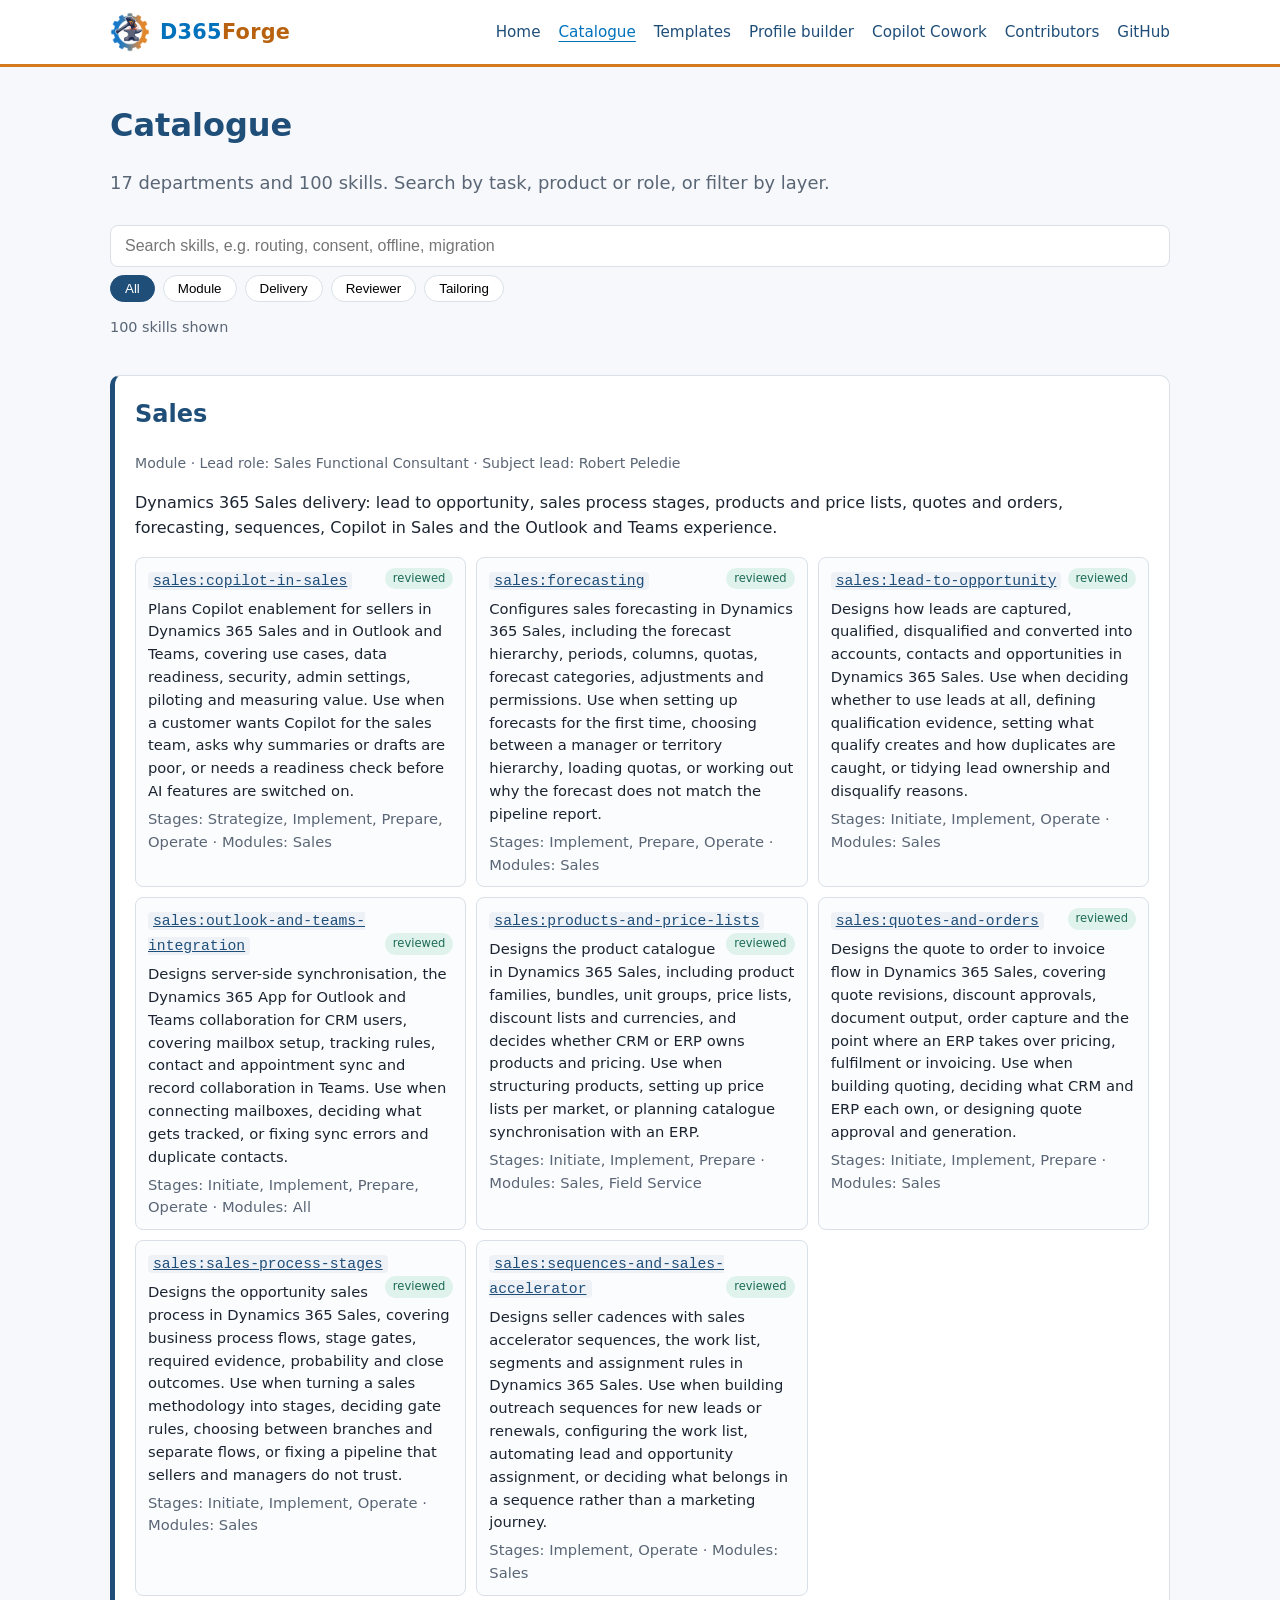
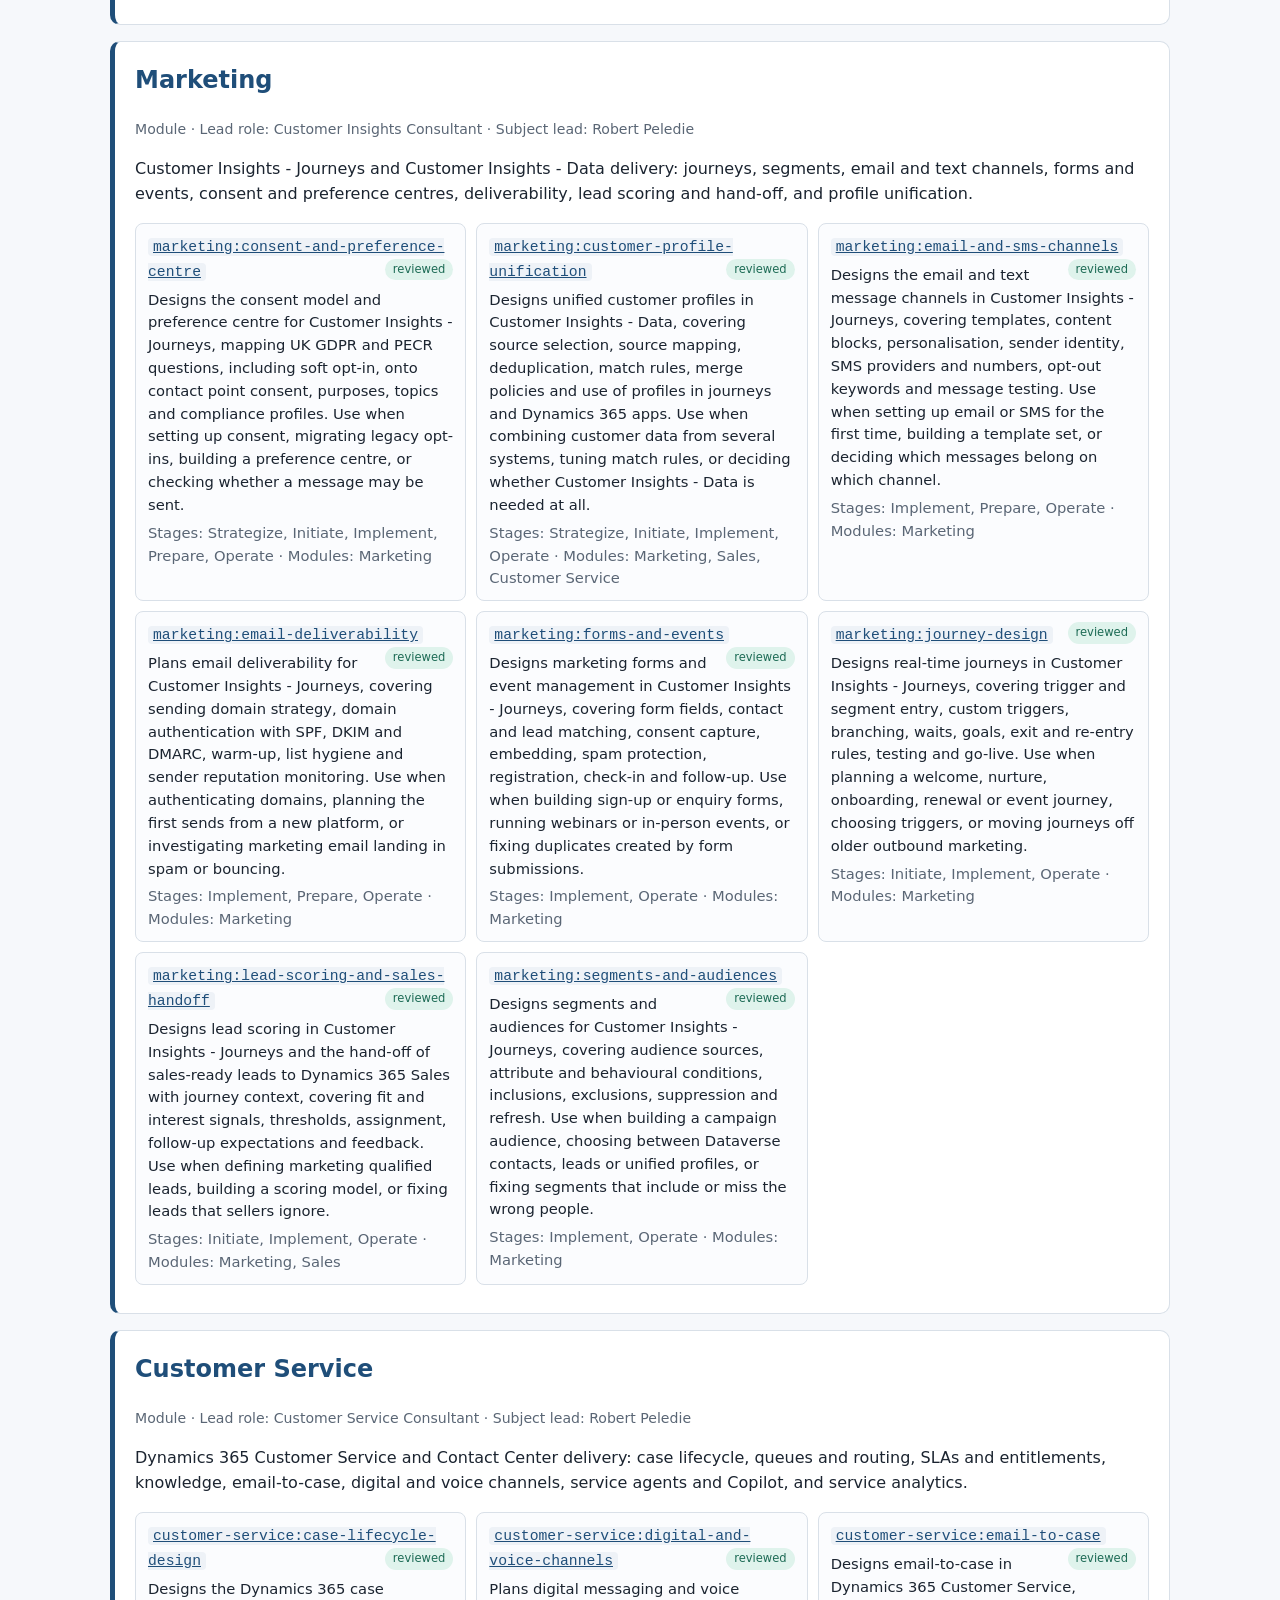
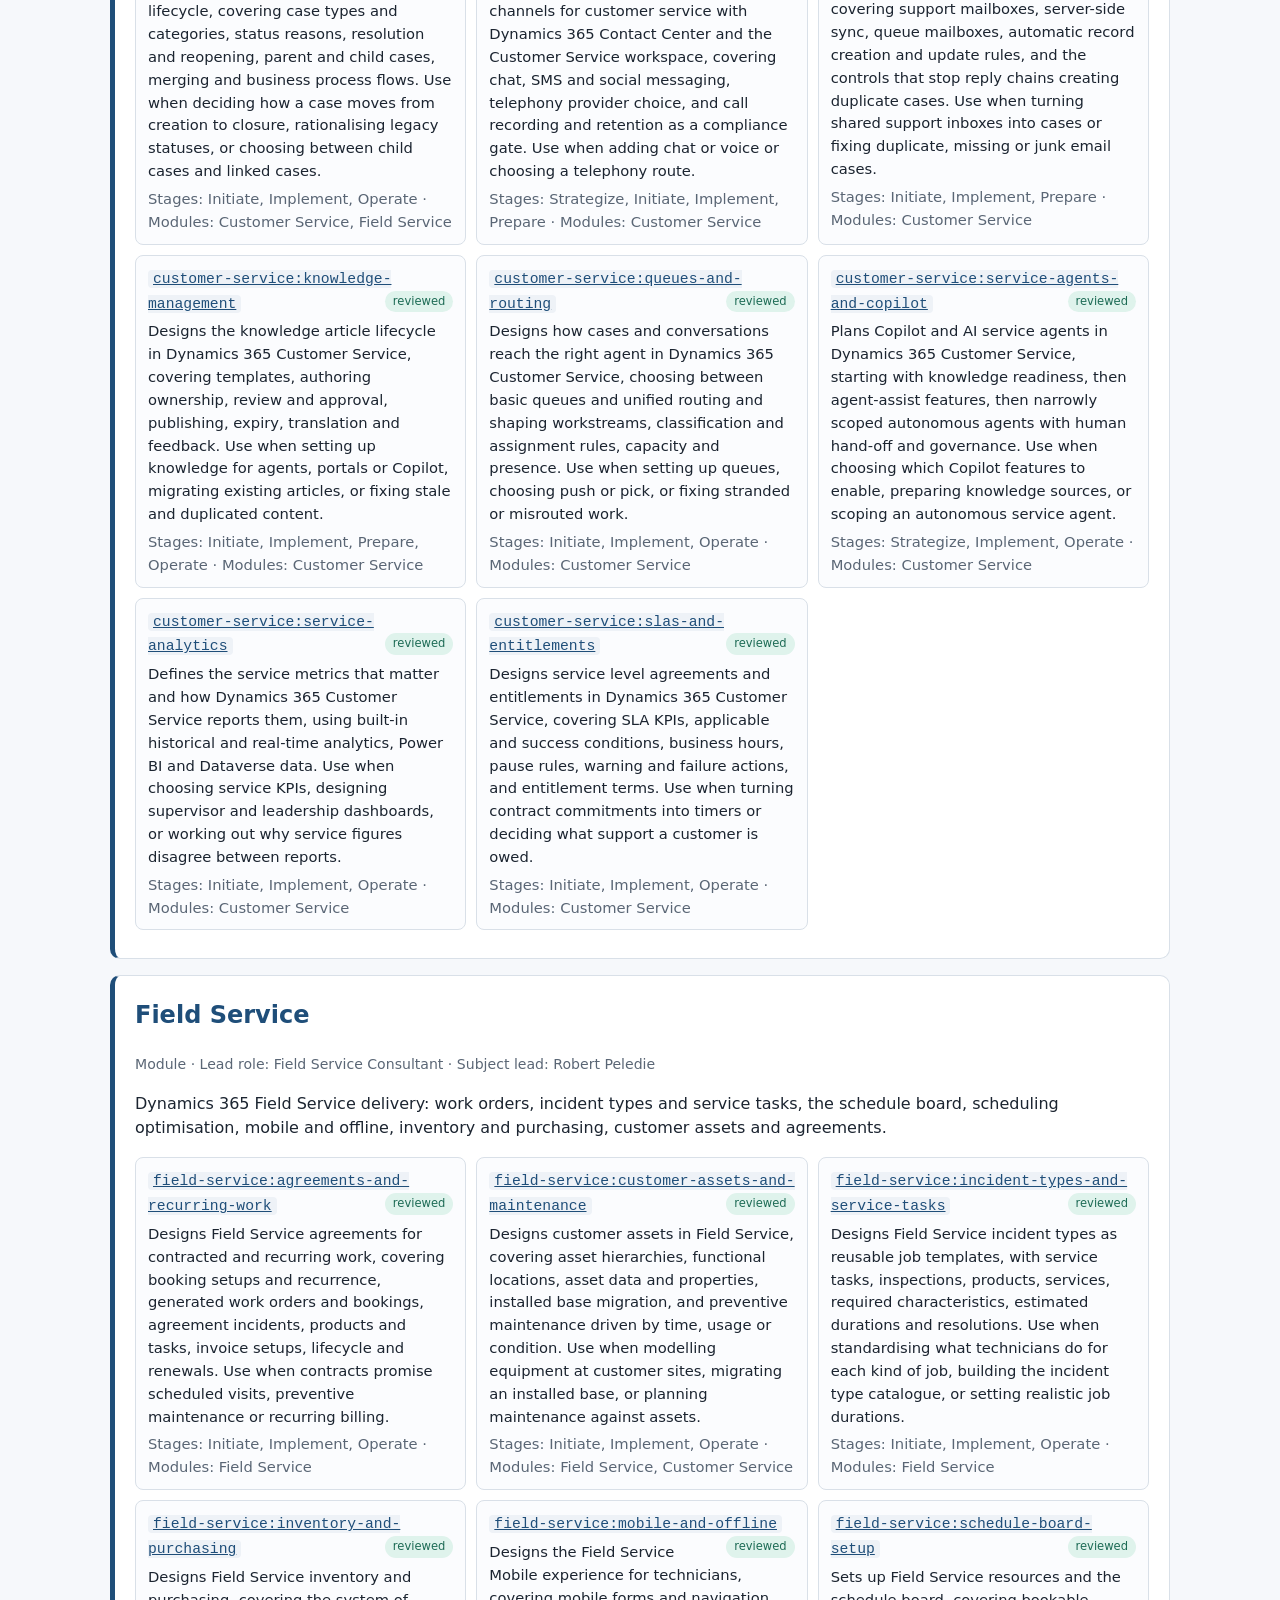
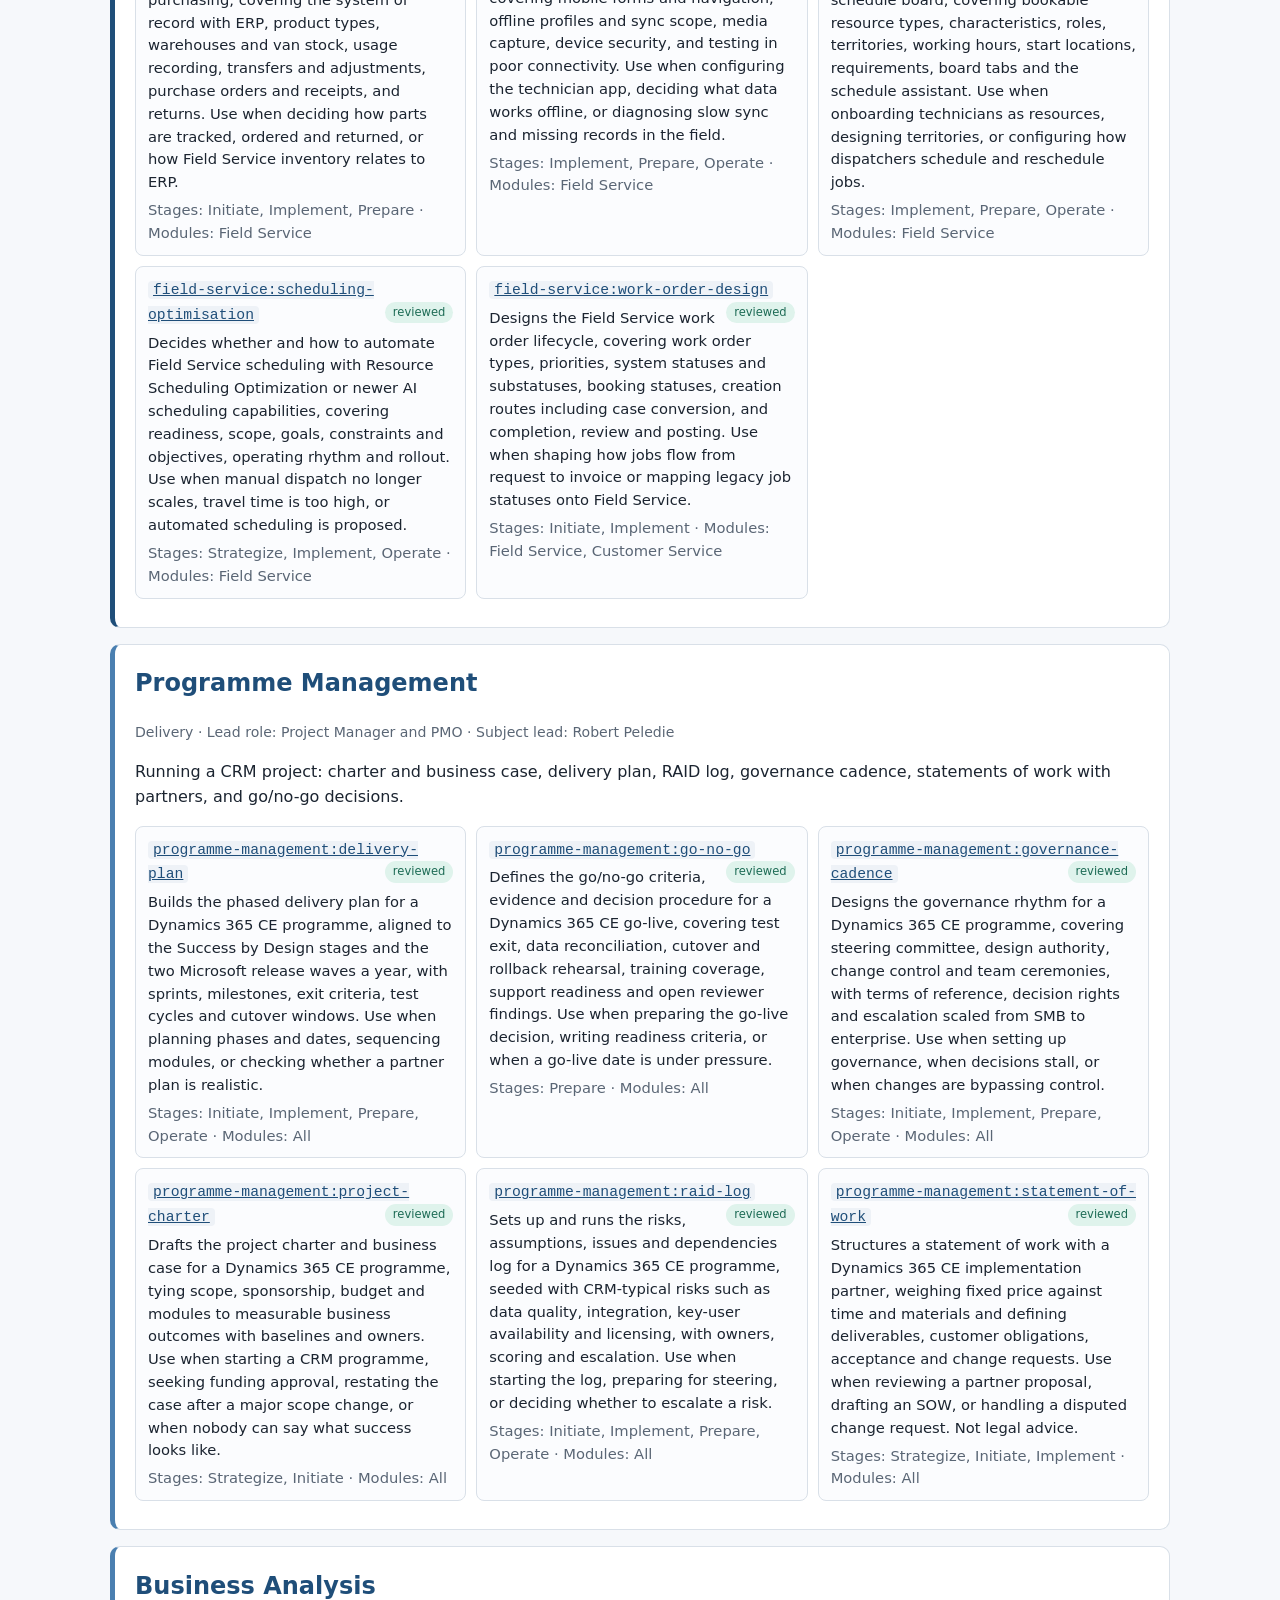
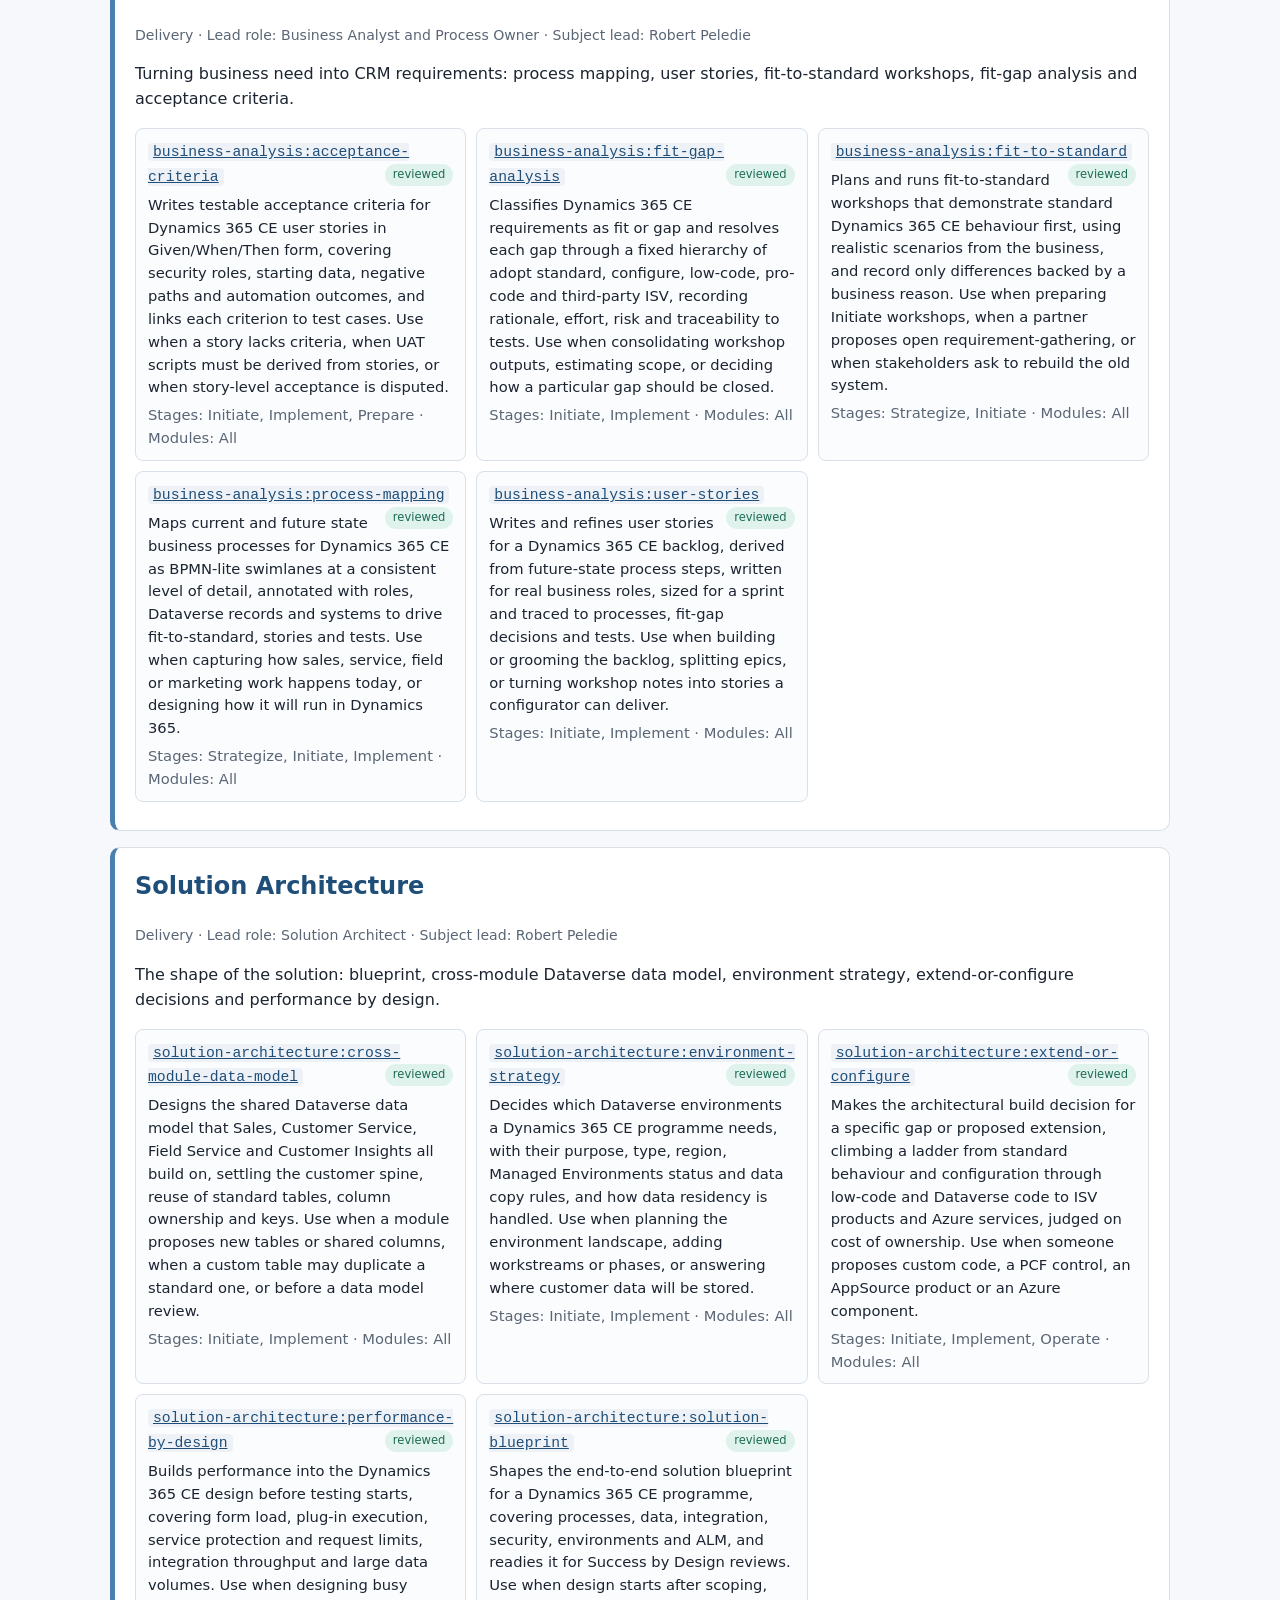
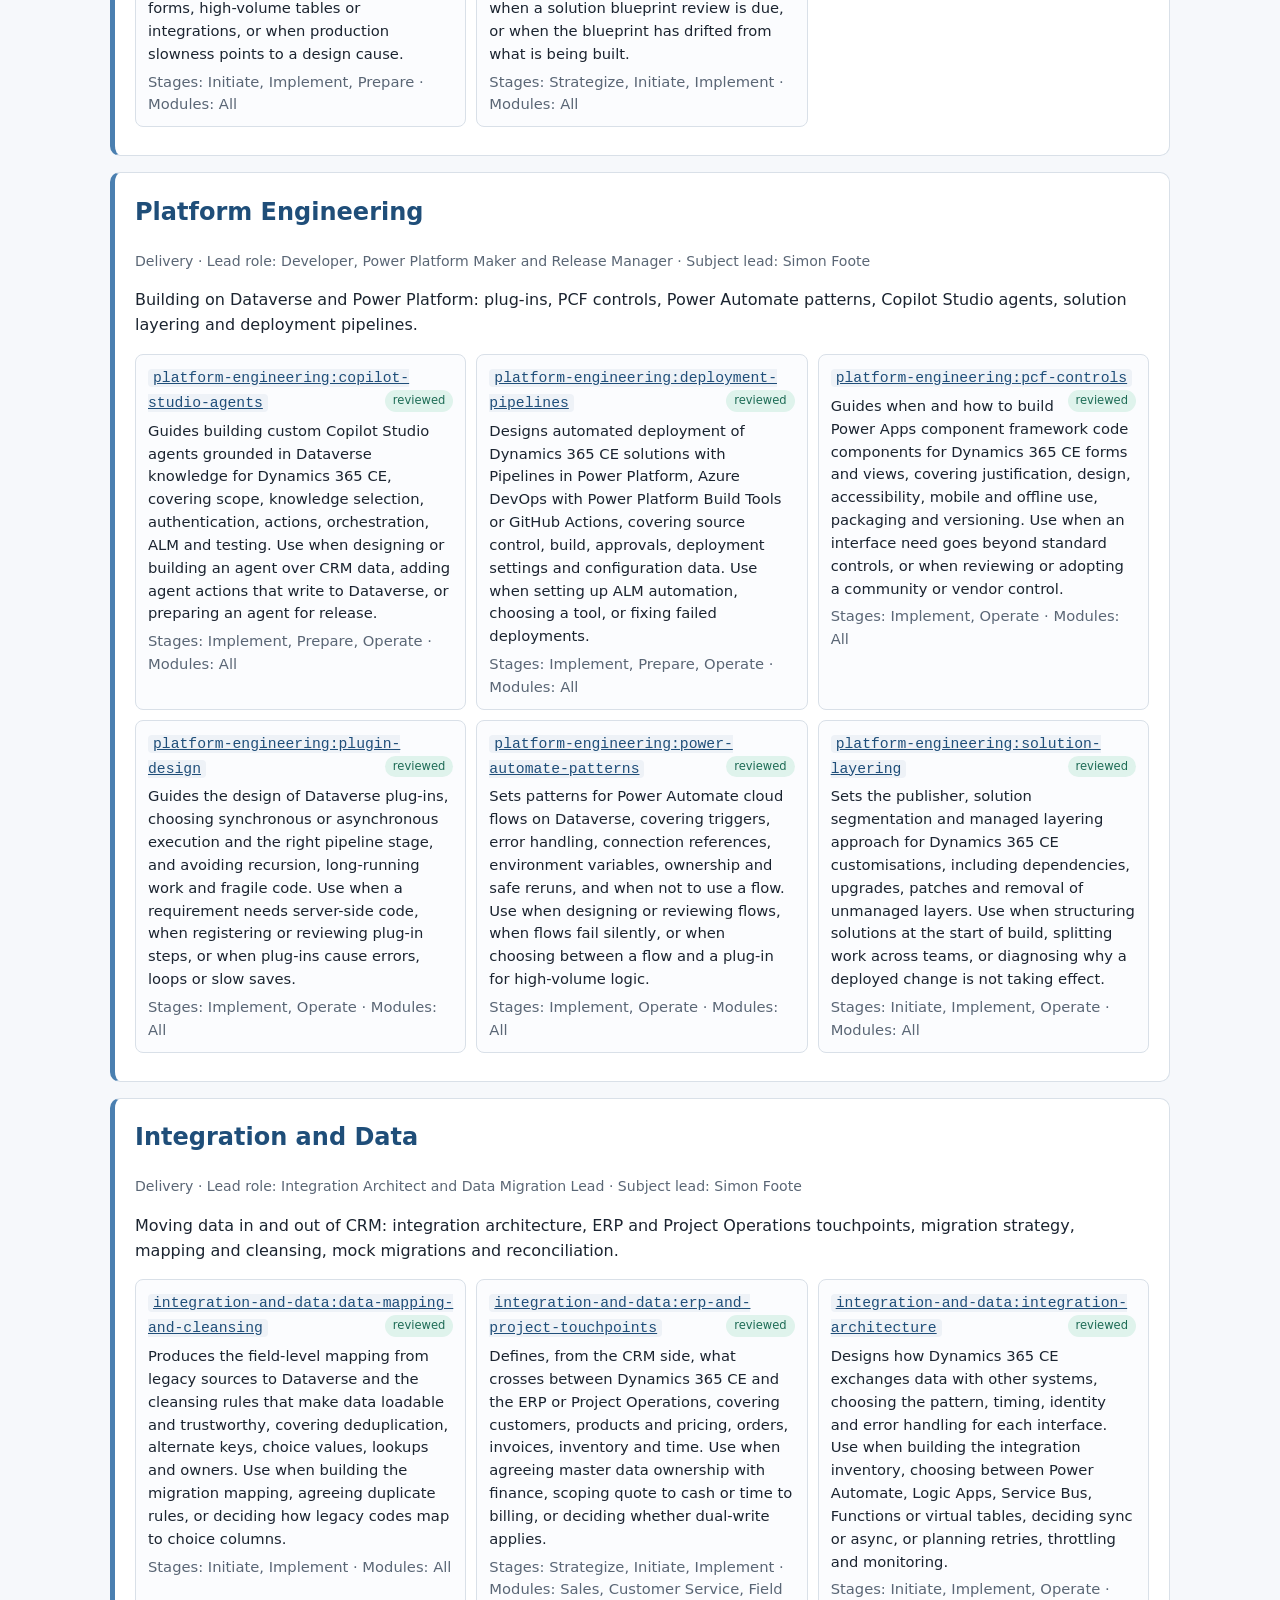
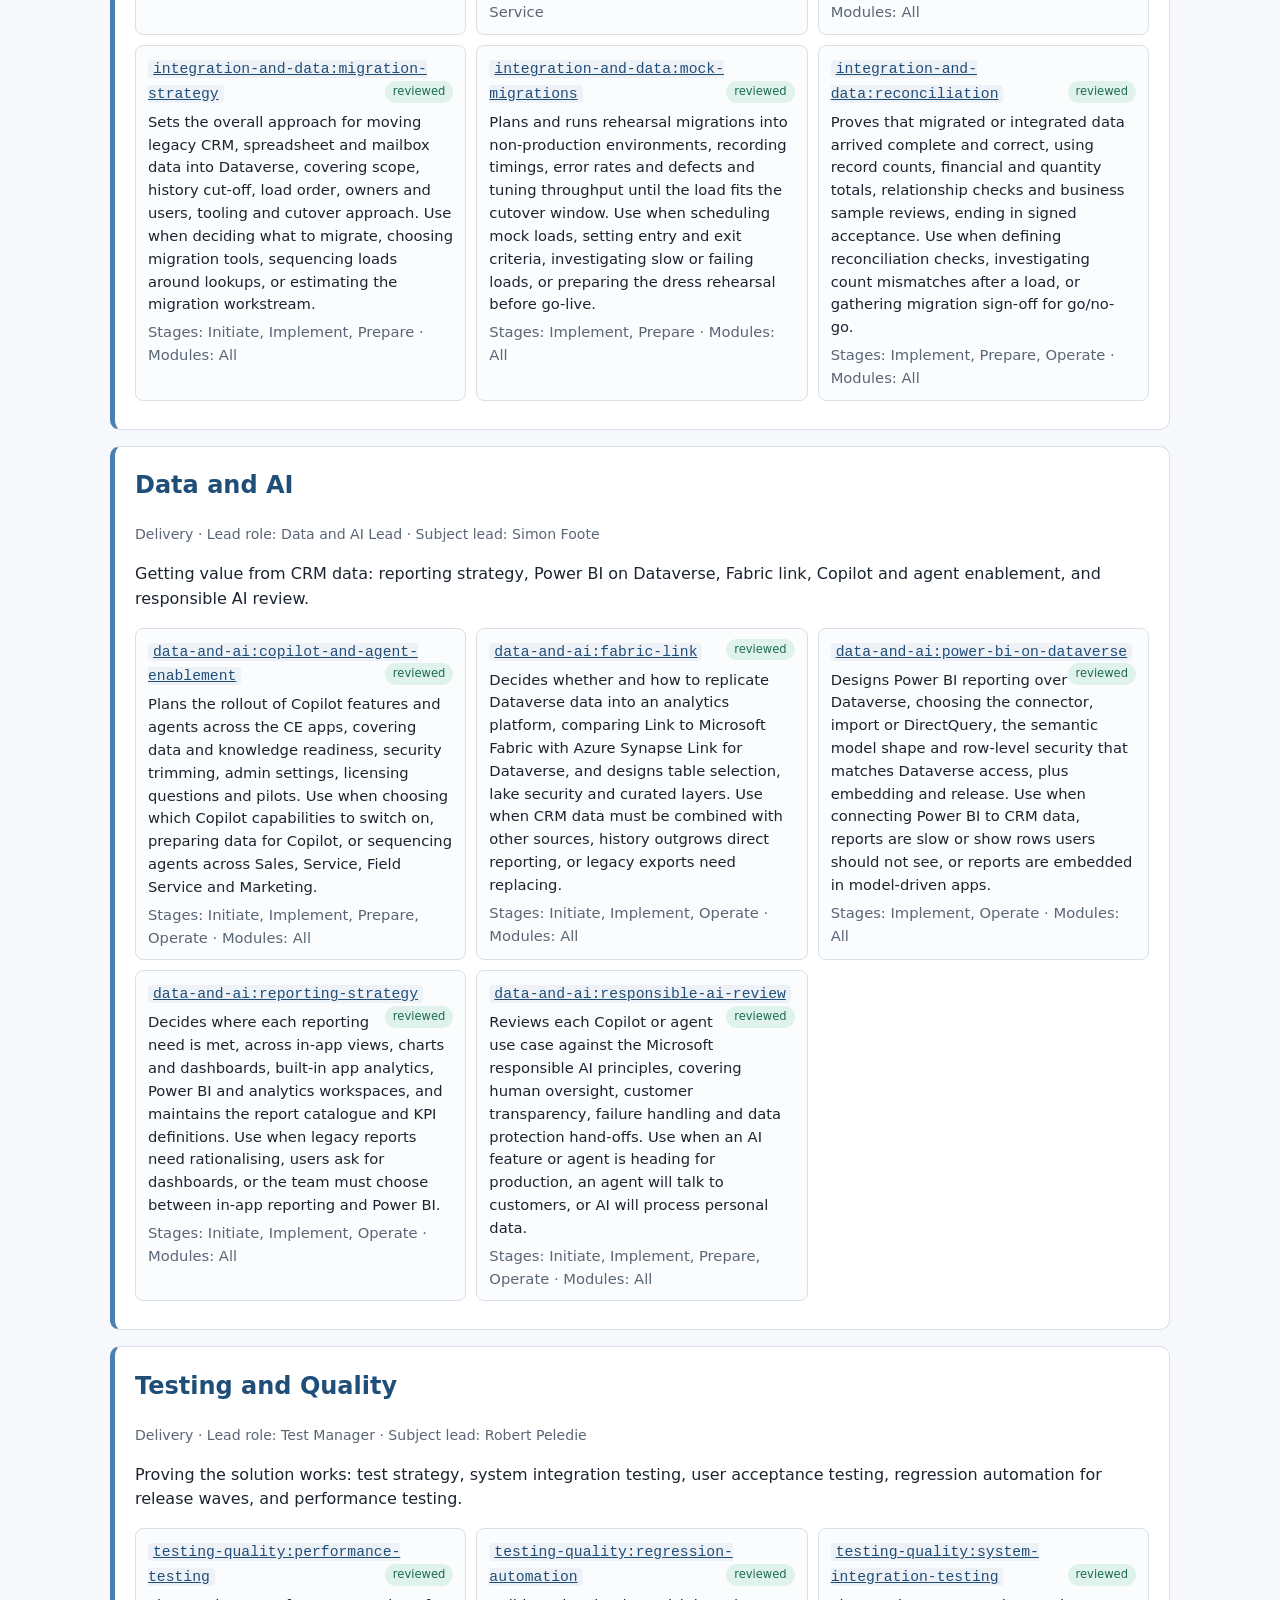
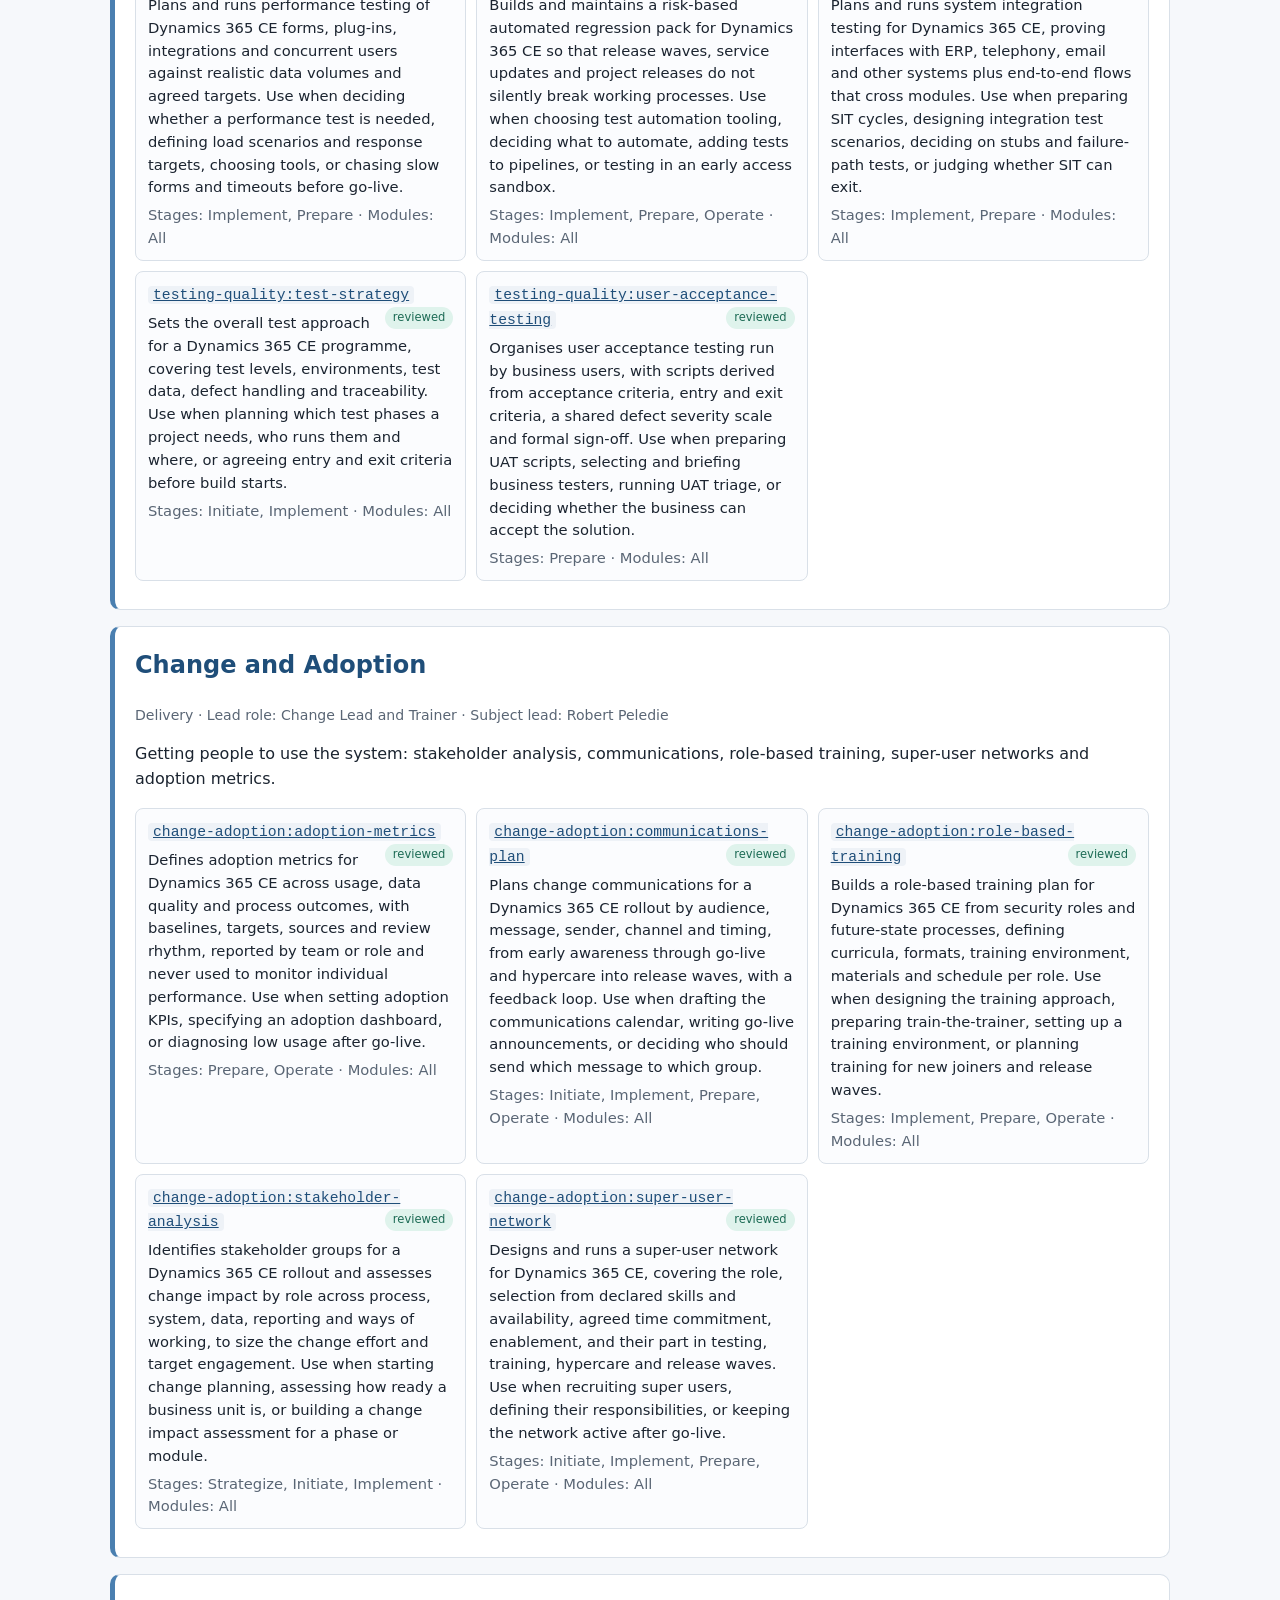
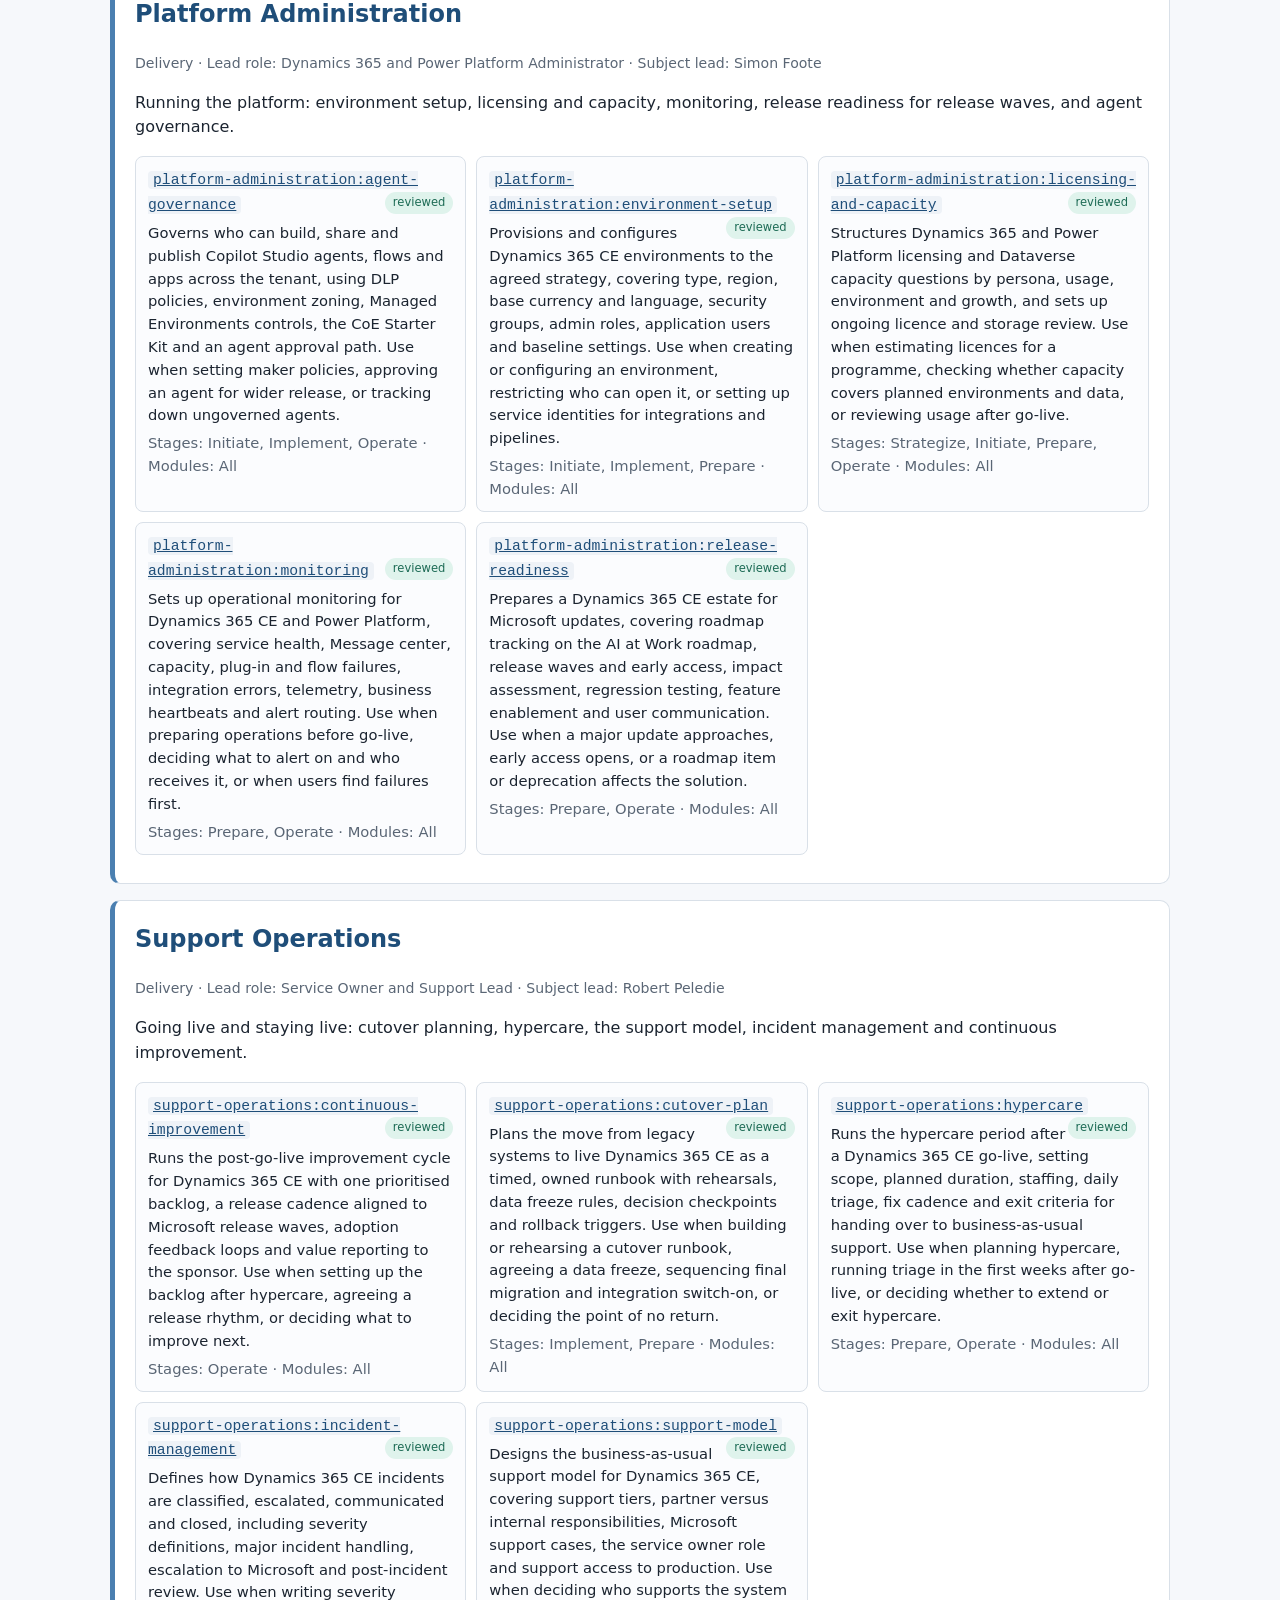
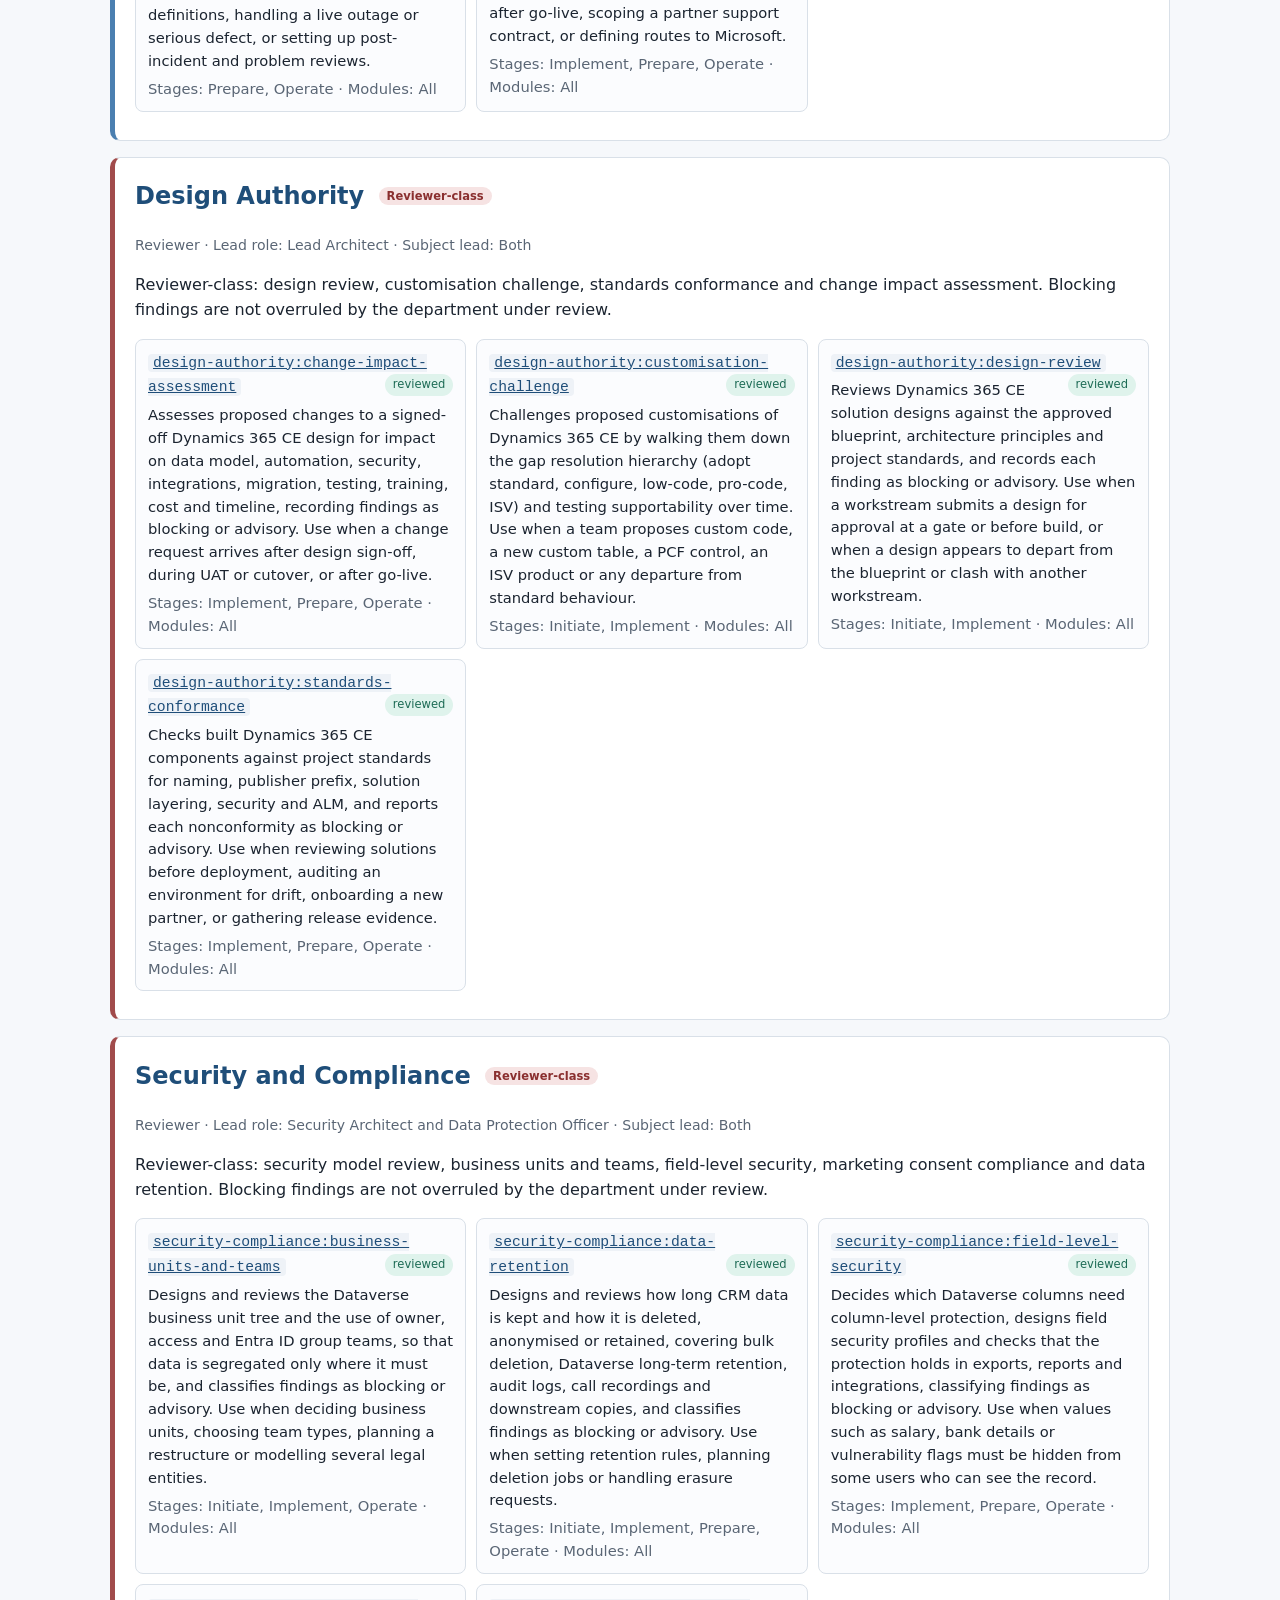
==== commit 742eac3b: "Mark all skills reviewed and add a Contributors page (9/14) Sets status: reviewed on all 100 skills " ====
--- a/docs/catalogue.html
+++ b/docs/catalogue.html
@@ -18,13 +18,13 @@
 </head>
 <body>
 <!-- Generated by scripts/build-site.py. Do not edit by hand. -->
-<header class="top"><div class="wrap"><a class="brand" href="index.html" aria-label="D365Forge home"><img src="assets/brand/d365forge-icon-192.png" alt="" width="40" height="40"><span class="wordmark">D365<span>Forge</span></span></a><nav><a href="index.html">Home</a><a href="catalogue.html" class="active">Catalogue</a><a href="templates.html">Templates</a><a href="profile-builder.html">Profile builder</a><a href="https://github.com/SimonFoote-greensparx/D365Forge/blob/main/docs/COPILOT-COWORK.md">Copilot Cowork</a><a href="https://github.com/SimonFoote-greensparx/D365Forge">GitHub</a></nav></div></header>
+<header class="top"><div class="wrap"><a class="brand" href="index.html" aria-label="D365Forge home"><img src="assets/brand/d365forge-icon-192.png" alt="" width="40" height="40"><span class="wordmark">D365<span>Forge</span></span></a><nav><a href="index.html">Home</a><a href="catalogue.html" class="active">Catalogue</a><a href="templates.html">Templates</a><a href="profile-builder.html">Profile builder</a><a href="https://github.com/SimonFoote-greensparx/D365Forge/blob/main/docs/COPILOT-COWORK.md">Copilot Cowork</a><a href="contributors.html">Contributors</a><a href="https://github.com/SimonFoote-greensparx/D365Forge">GitHub</a></nav></div></header>
 <main class="wrap">
 <h1>Catalogue</h1>
 <p class="lead">17 departments and 100 skills. Search by task, product or role, or filter by layer.</p>
 <div class="controls"><input id="q" type="search" placeholder="Search skills, e.g. routing, consent, offline, migration" aria-label="Search skills">
 <div class="filters"><button data-filter="all" class="on">All</button><button data-filter="module">Module</button><button data-filter="delivery">Delivery</button><button data-filter="reviewer">Reviewer</button><button data-filter="tailoring">Tailoring</button></div><p id="count" aria-live="polite"></p></div>
-<section class="dept layer-module" data-layer="module"><h2>Sales </h2><p class="meta">Module &middot; Lead role: Sales Functional Consultant &middot; Subject lead: Robert Peledie</p><p>Dynamics 365 Sales delivery: lead to opportunity, sales process stages, products and price lists, quotes and orders, forecasting, sequences, Copilot in Sales and the Outlook and Teams experience.</p><ul class="skills"><li data-search="copilot-in-sales copilot in sales plans copilot enablement for sellers in dynamics 365 sales and in outlook and teams, covering use cases, data readiness, security, admin settings, piloting and measuring value. use when a customer wants copilot for the sales team, asks why summaries or drafts are poor, or needs a readiness check before ai features are switched on. sales"><a href="https://github.com/SimonFoote-greensparx/D365Forge/blob/main/plugins/sales/skills/copilot-in-sales/SKILL.md"><code>sales:copilot-in-sales</code></a><span class="status draft">draft</span><p>Plans Copilot enablement for sellers in Dynamics 365 Sales and in Outlook and Teams, covering use cases, data readiness, security, admin settings, piloting and measuring value. Use when a customer wants Copilot for the sales team, asks why summaries or drafts are poor, or needs a readiness check before AI features are switched on.</p><p class="meta">Stages: Strategize, Implement, Prepare, Operate &middot; Modules: Sales</p></li><li data-search="forecasting forecasting configures sales forecasting in dynamics 365 sales, including the forecast hierarchy, periods, columns, quotas, forecast categories, adjustments and permissions. use when setting up forecasts for the first time, choosing between a manager or territory hierarchy, loading quotas, or working out why the forecast does not match the pipeline report. sales"><a href="https://github.com/SimonFoote-greensparx/D365Forge/blob/main/plugins/sales/skills/forecasting/SKILL.md"><code>sales:forecasting</code></a><span class="status draft">draft</span><p>Configures sales forecasting in Dynamics 365 Sales, including the forecast hierarchy, periods, columns, quotas, forecast categories, adjustments and permissions. Use when setting up forecasts for the first time, choosing between a manager or territory hierarchy, loading quotas, or working out why the forecast does not match the pipeline report.</p><p class="meta">Stages: Implement, Prepare, Operate &middot; Modules: Sales</p></li><li data-search="lead-to-opportunity lead to opportunity designs how leads are captured, qualified, disqualified and converted into accounts, contacts and opportunities in dynamics 365 sales. use when deciding whether to use leads at all, defining qualification evidence, setting what qualify creates and how duplicates are caught, or tidying lead ownership and disqualify reasons. sales"><a href="https://github.com/SimonFoote-greensparx/D365Forge/blob/main/plugins/sales/skills/lead-to-opportunity/SKILL.md"><code>sales:lead-to-opportunity</code></a><span class="status draft">draft</span><p>Designs how leads are captured, qualified, disqualified and converted into accounts, contacts and opportunities in Dynamics 365 Sales. Use when deciding whether to use leads at all, defining qualification evidence, setting what qualify creates and how duplicates are caught, or tidying lead ownership and disqualify reasons.</p><p class="meta">Stages: Initiate, Implement, Operate &middot; Modules: Sales</p></li><li data-search="outlook-and-teams-integration outlook and teams integration designs server-side synchronisation, the dynamics 365 app for outlook and teams collaboration for crm users, covering mailbox setup, tracking rules, contact and appointment sync and record collaboration in teams. use when connecting mailboxes, deciding what gets tracked, or fixing sync errors and duplicate contacts. all"><a href="https://github.com/SimonFoote-greensparx/D365Forge/blob/main/plugins/sales/skills/outlook-and-teams-integration/SKILL.md"><code>sales:outlook-and-teams-integration</code></a><span class="status draft">draft</span><p>Designs server-side synchronisation, the Dynamics 365 App for Outlook and Teams collaboration for CRM users, covering mailbox setup, tracking rules, contact and appointment sync and record collaboration in Teams. Use when connecting mailboxes, deciding what gets tracked, or fixing sync errors and duplicate contacts.</p><p class="meta">Stages: Initiate, Implement, Prepare, Operate &middot; Modules: All</p></li><li data-search="products-and-price-lists products and price lists designs the product catalogue in dynamics 365 sales, including product families, bundles, unit groups, price lists, discount lists and currencies, and decides whether crm or erp owns products and pricing. use when structuring products, setting up price lists per market, or planning catalogue synchronisation with an erp. sales, field service"><a href="https://github.com/SimonFoote-greensparx/D365Forge/blob/main/plugins/sales/skills/products-and-price-lists/SKILL.md"><code>sales:products-and-price-lists</code></a><span class="status draft">draft</span><p>Designs the product catalogue in Dynamics 365 Sales, including product families, bundles, unit groups, price lists, discount lists and currencies, and decides whether CRM or ERP owns products and pricing. Use when structuring products, setting up price lists per market, or planning catalogue synchronisation with an ERP.</p><p class="meta">Stages: Initiate, Implement, Prepare &middot; Modules: Sales, Field Service</p></li><li data-search="quotes-and-orders quotes and orders designs the quote to order to invoice flow in dynamics 365 sales, covering quote revisions, discount approvals, document output, order capture and the point where an erp takes over pricing, fulfilment or invoicing. use when building quoting, deciding what crm and erp each own, or designing quote approval and generation. sales"><a href="https://github.com/SimonFoote-greensparx/D365Forge/blob/main/plugins/sales/skills/quotes-and-orders/SKILL.md"><code>sales:quotes-and-orders</code></a><span class="status draft">draft</span><p>Designs the quote to order to invoice flow in Dynamics 365 Sales, covering quote revisions, discount approvals, document output, order capture and the point where an ERP takes over pricing, fulfilment or invoicing. Use when building quoting, deciding what CRM and ERP each own, or designing quote approval and generation.</p><p class="meta">Stages: Initiate, Implement, Prepare &middot; Modules: Sales</p></li><li data-search="sales-process-stages sales process stages designs the opportunity sales process in dynamics 365 sales, covering business process flows, stage gates, required evidence, probability and close outcomes. use when turning a sales methodology into stages, deciding gate rules, choosing between branches and separate flows, or fixing a pipeline that sellers and managers do not trust. sales"><a href="https://github.com/SimonFoote-greensparx/D365Forge/blob/main/plugins/sales/skills/sales-process-stages/SKILL.md"><code>sales:sales-process-stages</code></a><span class="status draft">draft</span><p>Designs the opportunity sales process in Dynamics 365 Sales, covering business process flows, stage gates, required evidence, probability and close outcomes. Use when turning a sales methodology into stages, deciding gate rules, choosing between branches and separate flows, or fixing a pipeline that sellers and managers do not trust.</p><p class="meta">Stages: Initiate, Implement, Operate &middot; Modules: Sales</p></li><li data-search="sequences-and-sales-accelerator sequences and sales accelerator designs seller cadences with sales accelerator sequences, the work list, segments and assignment rules in dynamics 365 sales. use when building outreach sequences for new leads or renewals, configuring the work list, automating lead and opportunity assignment, or deciding what belongs in a sequence rather than a marketing journey. sales"><a href="https://github.com/SimonFoote-greensparx/D365Forge/blob/main/plugins/sales/skills/sequences-and-sales-accelerator/SKILL.md"><code>sales:sequences-and-sales-accelerator</code></a><span class="status draft">draft</span><p>Designs seller cadences with sales accelerator sequences, the work list, segments and assignment rules in Dynamics 365 Sales. Use when building outreach sequences for new leads or renewals, configuring the work list, automating lead and opportunity assignment, or deciding what belongs in a sequence rather than a marketing journey.</p><p class="meta">Stages: Implement, Operate &middot; Modules: Sales</p></li></ul></section><section class="dept layer-module" data-layer="module"><h2>Marketing </h2><p class="meta">Module &middot; Lead role: Customer Insights Consultant &middot; Subject lead: Robert Peledie</p><p>Customer Insights - Journeys and Customer Insights - Data delivery: journeys, segments, email and text channels, forms and events, consent and preference centres, deliverability, lead scoring and hand-off, and profile unification.</p><ul class="skills"><li data-search="consent-and-preference-centre consent and preference centre designs the consent model and preference centre for customer insights - journeys, mapping uk gdpr and pecr questions, including soft opt-in, onto contact point consent, purposes, topics and compliance profiles. use when setting up consent, migrating legacy opt-ins, building a preference centre, or checking whether a message may be sent. marketing"><a href="https://github.com/SimonFoote-greensparx/D365Forge/blob/main/plugins/marketing/skills/consent-and-preference-centre/SKILL.md"><code>marketing:consent-and-preference-centre</code></a><span class="status draft">draft</span><p>Designs the consent model and preference centre for Customer Insights - Journeys, mapping UK GDPR and PECR questions, including soft opt-in, onto contact point consent, purposes, topics and compliance profiles. Use when setting up consent, migrating legacy opt-ins, building a preference centre, or checking whether a message may be sent.</p><p class="meta">Stages: Strategize, Initiate, Implement, Prepare, Operate &middot; Modules: Marketing</p></li><li data-search="customer-profile-unification customer profile unification designs unified customer profiles in customer insights - data, covering source selection, source mapping, deduplication, match rules, merge policies and use of profiles in journeys and dynamics 365 apps. use when combining customer data from several systems, tuning match rules, or deciding whether customer insights - data is needed at all. marketing, sales, customer service"><a href="https://github.com/SimonFoote-greensparx/D365Forge/blob/main/plugins/marketing/skills/customer-profile-unification/SKILL.md"><code>marketing:customer-profile-unification</code></a><span class="status draft">draft</span><p>Designs unified customer profiles in Customer Insights - Data, covering source selection, source mapping, deduplication, match rules, merge policies and use of profiles in journeys and Dynamics 365 apps. Use when combining customer data from several systems, tuning match rules, or deciding whether Customer Insights - Data is needed at all.</p><p class="meta">Stages: Strategize, Initiate, Implement, Operate &middot; Modules: Marketing, Sales, Customer Service</p></li><li data-search="email-and-sms-channels email and sms channels designs the email and text message channels in customer insights - journeys, covering templates, content blocks, personalisation, sender identity, sms providers and numbers, opt-out keywords and message testing. use when setting up email or sms for the first time, building a template set, or deciding which messages belong on which channel. marketing"><a href="https://github.com/SimonFoote-greensparx/D365Forge/blob/main/plugins/marketing/skills/email-and-sms-channels/SKILL.md"><code>marketing:email-and-sms-channels</code></a><span class="status draft">draft</span><p>Designs the email and text message channels in Customer Insights - Journeys, covering templates, content blocks, personalisation, sender identity, SMS providers and numbers, opt-out keywords and message testing. Use when setting up email or SMS for the first time, building a template set, or deciding which messages belong on which channel.</p><p class="meta">Stages: Implement, Prepare, Operate &middot; Modules: Marketing</p></li><li data-search="email-deliverability email deliverability plans email deliverability for customer insights - journeys, covering sending domain strategy, domain authentication with spf, dkim and dmarc, warm-up, list hygiene and sender reputation monitoring. use when authenticating domains, planning the first sends from a new platform, or investigating marketing email landing in spam or bouncing. marketing"><a href="https://github.com/SimonFoote-greensparx/D365Forge/blob/main/plugins/marketing/skills/email-deliverability/SKILL.md"><code>marketing:email-deliverability</code></a><span class="status draft">draft</span><p>Plans email deliverability for Customer Insights - Journeys, covering sending domain strategy, domain authentication with SPF, DKIM and DMARC, warm-up, list hygiene and sender reputation monitoring. Use when authenticating domains, planning the first sends from a new platform, or investigating marketing email landing in spam or bouncing.</p><p class="meta">Stages: Implement, Prepare, Operate &middot; Modules: Marketing</p></li><li data-search="forms-and-events forms and events designs marketing forms and event management in customer insights - journeys, covering form fields, contact and lead matching, consent capture, embedding, spam protection, registration, check-in and follow-up. use when building sign-up or enquiry forms, running webinars or in-person events, or fixing duplicates created by form submissions. marketing"><a href="https://github.com/SimonFoote-greensparx/D365Forge/blob/main/plugins/marketing/skills/forms-and-events/SKILL.md"><code>marketing:forms-and-events</code></a><span class="status draft">draft</span><p>Designs marketing forms and event management in Customer Insights - Journeys, covering form fields, contact and lead matching, consent capture, embedding, spam protection, registration, check-in and follow-up. Use when building sign-up or enquiry forms, running webinars or in-person events, or fixing duplicates created by form submissions.</p><p class="meta">Stages: Implement, Operate &middot; Modules: Marketing</p></li><li data-search="journey-design journey design designs real-time journeys in customer insights - journeys, covering trigger and segment entry, custom triggers, branching, waits, goals, exit and re-entry rules, testing and go-live. use when planning a welcome, nurture, onboarding, renewal or event journey, choosing triggers, or moving journeys off older outbound marketing. marketing"><a href="https://github.com/SimonFoote-greensparx/D365Forge/blob/main/plugins/marketing/skills/journey-design/SKILL.md"><code>marketing:journey-design</code></a><span class="status draft">draft</span><p>Designs real-time journeys in Customer Insights - Journeys, covering trigger and segment entry, custom triggers, branching, waits, goals, exit and re-entry rules, testing and go-live. Use when planning a welcome, nurture, onboarding, renewal or event journey, choosing triggers, or moving journeys off older outbound marketing.</p><p class="meta">Stages: Initiate, Implement, Operate &middot; Modules: Marketing</p></li><li data-search="lead-scoring-and-sales-handoff lead scoring and sales hand-off designs lead scoring in customer insights - journeys and the hand-off of sales-ready leads to dynamics 365 sales with journey context, covering fit and interest signals, thresholds, assignment, follow-up expectations and feedback. use when defining marketing qualified leads, building a scoring model, or fixing leads that sellers ignore. marketing, sales"><a href="https://github.com/SimonFoote-greensparx/D365Forge/blob/main/plugins/marketing/skills/lead-scoring-and-sales-handoff/SKILL.md"><code>marketing:lead-scoring-and-sales-handoff</code></a><span class="status draft">draft</span><p>Designs lead scoring in Customer Insights - Journeys and the hand-off of sales-ready leads to Dynamics 365 Sales with journey context, covering fit and interest signals, thresholds, assignment, follow-up expectations and feedback. Use when defining marketing qualified leads, building a scoring model, or fixing leads that sellers ignore.</p><p class="meta">Stages: Initiate, Implement, Operate &middot; Modules: Marketing, Sales</p></li><li data-search="segments-and-audiences segments and audiences designs segments and audiences for customer insights - journeys, covering audience sources, attribute and behavioural conditions, inclusions, exclusions, suppression and refresh. use when building a campaign audience, choosing between dataverse contacts, leads or unified profiles, or fixing segments that include or miss the wrong people. marketing"><a href="https://github.com/SimonFoote-greensparx/D365Forge/blob/main/plugins/marketing/skills/segments-and-audiences/SKILL.md"><code>marketing:segments-and-audiences</code></a><span class="status draft">draft</span><p>Designs segments and audiences for Customer Insights - Journeys, covering audience sources, attribute and behavioural conditions, inclusions, exclusions, suppression and refresh. Use when building a campaign audience, choosing between Dataverse contacts, leads or unified profiles, or fixing segments that include or miss the wrong people.</p><p class="meta">Stages: Implement, Operate &middot; Modules: Marketing</p></li></ul></section><section class="dept layer-module" data-layer="module"><h2>Customer Service </h2><p class="meta">Module &middot; Lead role: Customer Service Consultant &middot; Subject lead: Robert Peledie</p><p>Dynamics 365 Customer Service and Contact Center delivery: case lifecycle, queues and routing, SLAs and entitlements, knowledge, email-to-case, digital and voice channels, service agents and Copilot, and service analytics.</p><ul class="skills"><li data-search="case-lifecycle-design case lifecycle design designs the dynamics 365 case lifecycle, covering case types and categories, status reasons, resolution and reopening, parent and child cases, merging and business process flows. use when deciding how a case moves from creation to closure, rationalising legacy statuses, or choosing between child cases and linked cases. customer service, field service"><a href="https://github.com/SimonFoote-greensparx/D365Forge/blob/main/plugins/customer-service/skills/case-lifecycle-design/SKILL.md"><code>customer-service:case-lifecycle-design</code></a><span class="status draft">draft</span><p>Designs the Dynamics 365 case lifecycle, covering case types and categories, status reasons, resolution and reopening, parent and child cases, merging and business process flows. Use when deciding how a case moves from creation to closure, rationalising legacy statuses, or choosing between child cases and linked cases.</p><p class="meta">Stages: Initiate, Implement, Operate &middot; Modules: Customer Service, Field Service</p></li><li data-search="digital-and-voice-channels digital and voice channels plans digital messaging and voice channels for customer service with dynamics 365 contact center and the customer service workspace, covering chat, sms and social messaging, telephony provider choice, and call recording and retention as a compliance gate. use when adding chat or voice or choosing a telephony route. customer service"><a href="https://github.com/SimonFoote-greensparx/D365Forge/blob/main/plugins/customer-service/skills/digital-and-voice-channels/SKILL.md"><code>customer-service:digital-and-voice-channels</code></a><span class="status draft">draft</span><p>Plans digital messaging and voice channels for customer service with Dynamics 365 Contact Center and the Customer Service workspace, covering chat, SMS and social messaging, telephony provider choice, and call recording and retention as a compliance gate. Use when adding chat or voice or choosing a telephony route.</p><p class="meta">Stages: Strategize, Initiate, Implement, Prepare &middot; Modules: Customer Service</p></li><li data-search="email-to-case email-to-case designs email-to-case in dynamics 365 customer service, covering support mailboxes, server-side sync, queue mailboxes, automatic record creation and update rules, and the controls that stop reply chains creating duplicate cases. use when turning shared support inboxes into cases or fixing duplicate, missing or junk email cases. customer service"><a href="https://github.com/SimonFoote-greensparx/D365Forge/blob/main/plugins/customer-service/skills/email-to-case/SKILL.md"><code>customer-service:email-to-case</code></a><span class="status draft">draft</span><p>Designs email-to-case in Dynamics 365 Customer Service, covering support mailboxes, server-side sync, queue mailboxes, automatic record creation and update rules, and the controls that stop reply chains creating duplicate cases. Use when turning shared support inboxes into cases or fixing duplicate, missing or junk email cases.</p><p class="meta">Stages: Initiate, Implement, Prepare &middot; Modules: Customer Service</p></li><li data-search="knowledge-management knowledge management designs the knowledge article lifecycle in dynamics 365 customer service, covering templates, authoring ownership, review and approval, publishing, expiry, translation and feedback. use when setting up knowledge for agents, portals or copilot, migrating existing articles, or fixing stale and duplicated content. customer service"><a href="https://github.com/SimonFoote-greensparx/D365Forge/blob/main/plugins/customer-service/skills/knowledge-management/SKILL.md"><code>customer-service:knowledge-management</code></a><span class="status draft">draft</span><p>Designs the knowledge article lifecycle in Dynamics 365 Customer Service, covering templates, authoring ownership, review and approval, publishing, expiry, translation and feedback. Use when setting up knowledge for agents, portals or Copilot, migrating existing articles, or fixing stale and duplicated content.</p><p class="meta">Stages: Initiate, Implement, Prepare, Operate &middot; Modules: Customer Service</p></li><li data-search="queues-and-routing queues and routing designs how cases and conversations reach the right agent in dynamics 365 customer service, choosing between basic queues and unified routing and shaping workstreams, classification and assignment rules, capacity and presence. use when setting up queues, choosing push or pick, or fixing stranded or misrouted work. customer service"><a href="https://github.com/SimonFoote-greensparx/D365Forge/blob/main/plugins/customer-service/skills/queues-and-routing/SKILL.md"><code>customer-service:queues-and-routing</code></a><span class="status draft">draft</span><p>Designs how cases and conversations reach the right agent in Dynamics 365 Customer Service, choosing between basic queues and unified routing and shaping workstreams, classification and assignment rules, capacity and presence. Use when setting up queues, choosing push or pick, or fixing stranded or misrouted work.</p><p class="meta">Stages: Initiate, Implement, Operate &middot; Modules: Customer Service</p></li><li data-search="service-agents-and-copilot service agents and copilot plans copilot and ai service agents in dynamics 365 customer service, starting with knowledge readiness, then agent-assist features, then narrowly scoped autonomous agents with human hand-off and governance. use when choosing which copilot features to enable, preparing knowledge sources, or scoping an autonomous service agent. customer service"><a href="https://github.com/SimonFoote-greensparx/D365Forge/blob/main/plugins/customer-service/skills/service-agents-and-copilot/SKILL.md"><code>customer-service:service-agents-and-copilot</code></a><span class="status draft">draft</span><p>Plans Copilot and AI service agents in Dynamics 365 Customer Service, starting with knowledge readiness, then agent-assist features, then narrowly scoped autonomous agents with human hand-off and governance. Use when choosing which Copilot features to enable, preparing knowledge sources, or scoping an autonomous service agent.</p><p class="meta">Stages: Strategize, Implement, Operate &middot; Modules: Customer Service</p></li><li data-search="service-analytics service analytics defines the service metrics that matter and how dynamics 365 customer service reports them, using built-in historical and real-time analytics, power bi and dataverse data. use when choosing service kpis, designing supervisor and leadership dashboards, or working out why service figures disagree between reports. customer service"><a href="https://github.com/SimonFoote-greensparx/D365Forge/blob/main/plugins/customer-service/skills/service-analytics/SKILL.md"><code>customer-service:service-analytics</code></a><span class="status draft">draft</span><p>Defines the service metrics that matter and how Dynamics 365 Customer Service reports them, using built-in historical and real-time analytics, Power BI and Dataverse data. Use when choosing service KPIs, designing supervisor and leadership dashboards, or working out why service figures disagree between reports.</p><p class="meta">Stages: Initiate, Implement, Operate &middot; Modules: Customer Service</p></li><li data-search="slas-and-entitlements slas and entitlements designs service level agreements and entitlements in dynamics 365 customer service, covering sla kpis, applicable and success conditions, business hours, pause rules, warning and failure actions, and entitlement terms. use when turning contract commitments into timers or deciding what support a customer is owed. customer service"><a href="https://github.com/SimonFoote-greensparx/D365Forge/blob/main/plugins/customer-service/skills/slas-and-entitlements/SKILL.md"><code>customer-service:slas-and-entitlements</code></a><span class="status draft">draft</span><p>Designs service level agreements and entitlements in Dynamics 365 Customer Service, covering SLA KPIs, applicable and success conditions, business hours, pause rules, warning and failure actions, and entitlement terms. Use when turning contract commitments into timers or deciding what support a customer is owed.</p><p class="meta">Stages: Initiate, Implement, Operate &middot; Modules: Customer Service</p></li></ul></section><section class="dept layer-module" data-layer="module"><h2>Field Service </h2><p class="meta">Module &middot; Lead role: Field Service Consultant &middot; Subject lead: Robert Peledie</p><p>Dynamics 365 Field Service delivery: work orders, incident types and service tasks, the schedule board, scheduling optimisation, mobile and offline, inventory and purchasing, customer assets and agreements.</p><ul class="skills"><li data-search="agreements-and-recurring-work agreements and recurring work designs field service agreements for contracted and recurring work, covering booking setups and recurrence, generated work orders and bookings, agreement incidents, products and tasks, invoice setups, lifecycle and renewals. use when contracts promise scheduled visits, preventive maintenance or recurring billing. field service"><a href="https://github.com/SimonFoote-greensparx/D365Forge/blob/main/plugins/field-service/skills/agreements-and-recurring-work/SKILL.md"><code>field-service:agreements-and-recurring-work</code></a><span class="status draft">draft</span><p>Designs Field Service agreements for contracted and recurring work, covering booking setups and recurrence, generated work orders and bookings, agreement incidents, products and tasks, invoice setups, lifecycle and renewals. Use when contracts promise scheduled visits, preventive maintenance or recurring billing.</p><p class="meta">Stages: Initiate, Implement, Operate &middot; Modules: Field Service</p></li><li data-search="customer-assets-and-maintenance customer assets and maintenance designs customer assets in field service, covering asset hierarchies, functional locations, asset data and properties, installed base migration, and preventive maintenance driven by time, usage or condition. use when modelling equipment at customer sites, migrating an installed base, or planning maintenance against assets. field service, customer service"><a href="https://github.com/SimonFoote-greensparx/D365Forge/blob/main/plugins/field-service/skills/customer-assets-and-maintenance/SKILL.md"><code>field-service:customer-assets-and-maintenance</code></a><span class="status draft">draft</span><p>Designs customer assets in Field Service, covering asset hierarchies, functional locations, asset data and properties, installed base migration, and preventive maintenance driven by time, usage or condition. Use when modelling equipment at customer sites, migrating an installed base, or planning maintenance against assets.</p><p class="meta">Stages: Initiate, Implement, Operate &middot; Modules: Field Service, Customer Service</p></li><li data-search="incident-types-and-service-tasks incident types and service tasks designs field service incident types as reusable job templates, with service tasks, inspections, products, services, required characteristics, estimated durations and resolutions. use when standardising what technicians do for each kind of job, building the incident type catalogue, or setting realistic job durations. field service"><a href="https://github.com/SimonFoote-greensparx/D365Forge/blob/main/plugins/field-service/skills/incident-types-and-service-tasks/SKILL.md"><code>field-service:incident-types-and-service-tasks</code></a><span class="status draft">draft</span><p>Designs Field Service incident types as reusable job templates, with service tasks, inspections, products, services, required characteristics, estimated durations and resolutions. Use when standardising what technicians do for each kind of job, building the incident type catalogue, or setting realistic job durations.</p><p class="meta">Stages: Initiate, Implement, Operate &middot; Modules: Field Service</p></li><li data-search="inventory-and-purchasing inventory and purchasing designs field service inventory and purchasing, covering the system of record with erp, product types, warehouses and van stock, usage recording, transfers and adjustments, purchase orders and receipts, and returns. use when deciding how parts are tracked, ordered and returned, or how field service inventory relates to erp. field service"><a href="https://github.com/SimonFoote-greensparx/D365Forge/blob/main/plugins/field-service/skills/inventory-and-purchasing/SKILL.md"><code>field-service:inventory-and-purchasing</code></a><span class="status draft">draft</span><p>Designs Field Service inventory and purchasing, covering the system of record with ERP, product types, warehouses and van stock, usage recording, transfers and adjustments, purchase orders and receipts, and returns. Use when deciding how parts are tracked, ordered and returned, or how Field Service inventory relates to ERP.</p><p class="meta">Stages: Initiate, Implement, Prepare &middot; Modules: Field Service</p></li><li data-search="mobile-and-offline mobile and offline designs the field service mobile experience for technicians, covering mobile forms and navigation, offline profiles and sync scope, media capture, device security, and testing in poor connectivity. use when configuring the technician app, deciding what data works offline, or diagnosing slow sync and missing records in the field. field service"><a href="https://github.com/SimonFoote-greensparx/D365Forge/blob/main/plugins/field-service/skills/mobile-and-offline/SKILL.md"><code>field-service:mobile-and-offline</code></a><span class="status draft">draft</span><p>Designs the Field Service Mobile experience for technicians, covering mobile forms and navigation, offline profiles and sync scope, media capture, device security, and testing in poor connectivity. Use when configuring the technician app, deciding what data works offline, or diagnosing slow sync and missing records in the field.</p><p class="meta">Stages: Implement, Prepare, Operate &middot; Modules: Field Service</p></li><li data-search="schedule-board-setup schedule board setup sets up field service resources and the schedule board, covering bookable resource types, characteristics, roles, territories, working hours, start locations, requirements, board tabs and the schedule assistant. use when onboarding technicians as resources, designing territories, or configuring how dispatchers schedule and reschedule jobs. field service"><a href="https://github.com/SimonFoote-greensparx/D365Forge/blob/main/plugins/field-service/skills/schedule-board-setup/SKILL.md"><code>field-service:schedule-board-setup</code></a><span class="status draft">draft</span><p>Sets up Field Service resources and the schedule board, covering bookable resource types, characteristics, roles, territories, working hours, start locations, requirements, board tabs and the schedule assistant. Use when onboarding technicians as resources, designing territories, or configuring how dispatchers schedule and reschedule jobs.</p><p class="meta">Stages: Implement, Prepare, Operate &middot; Modules: Field Service</p></li><li data-search="scheduling-optimisation scheduling optimisation decides whether and how to automate field service scheduling with resource scheduling optimization or newer ai scheduling capabilities, covering readiness, scope, goals, constraints and objectives, operating rhythm and rollout. use when manual dispatch no longer scales, travel time is too high, or automated scheduling is proposed. field service"><a href="https://github.com/SimonFoote-greensparx/D365Forge/blob/main/plugins/field-service/skills/scheduling-optimisation/SKILL.md"><code>field-service:scheduling-optimisation</code></a><span class="status draft">draft</span><p>Decides whether and how to automate Field Service scheduling with Resource Scheduling Optimization or newer AI scheduling capabilities, covering readiness, scope, goals, constraints and objectives, operating rhythm and rollout. Use when manual dispatch no longer scales, travel time is too high, or automated scheduling is proposed.</p><p class="meta">Stages: Strategize, Implement, Operate &middot; Modules: Field Service</p></li><li data-search="work-order-design work order design designs the field service work order lifecycle, covering work order types, priorities, system statuses and substatuses, booking statuses, creation routes including case conversion, and completion, review and posting. use when shaping how jobs flow from request to invoice or mapping legacy job statuses onto field service. field service, customer service"><a href="https://github.com/SimonFoote-greensparx/D365Forge/blob/main/plugins/field-service/skills/work-order-design/SKILL.md"><code>field-service:work-order-design</code></a><span class="status draft">draft</span><p>Designs the Field Service work order lifecycle, covering work order types, priorities, system statuses and substatuses, booking statuses, creation routes including case conversion, and completion, review and posting. Use when shaping how jobs flow from request to invoice or mapping legacy job statuses onto Field Service.</p><p class="meta">Stages: Initiate, Implement &middot; Modules: Field Service, Customer Service</p></li></ul></section><section class="dept layer-delivery" data-layer="delivery"><h2>Programme Management </h2><p class="meta">Delivery &middot; Lead role: Project Manager and PMO &middot; Subject lead: Robert Peledie</p><p>Running a CRM project: charter and business case, delivery plan, RAID log, governance cadence, statements of work with partners, and go/no-go decisions.</p><ul class="skills"><li data-search="delivery-plan delivery plan builds the phased delivery plan for a dynamics 365 ce programme, aligned to the success by design stages and the two microsoft release waves a year, with sprints, milestones, exit criteria, test cycles and cutover windows. use when planning phases and dates, sequencing modules, or checking whether a partner plan is realistic. all"><a href="https://github.com/SimonFoote-greensparx/D365Forge/blob/main/plugins/programme-management/skills/delivery-plan/SKILL.md"><code>programme-management:delivery-plan</code></a><span class="status draft">draft</span><p>Builds the phased delivery plan for a Dynamics 365 CE programme, aligned to the Success by Design stages and the two Microsoft release waves a year, with sprints, milestones, exit criteria, test cycles and cutover windows. Use when planning phases and dates, sequencing modules, or checking whether a partner plan is realistic.</p><p class="meta">Stages: Initiate, Implement, Prepare, Operate &middot; Modules: All</p></li><li data-search="go-no-go go/no-go decision defines the go/no-go criteria, evidence and decision procedure for a dynamics 365 ce go-live, covering test exit, data reconciliation, cutover and rollback rehearsal, training coverage, support readiness and open reviewer findings. use when preparing the go-live decision, writing readiness criteria, or when a go-live date is under pressure. all"><a href="https://github.com/SimonFoote-greensparx/D365Forge/blob/main/plugins/programme-management/skills/go-no-go/SKILL.md"><code>programme-management:go-no-go</code></a><span class="status draft">draft</span><p>Defines the go/no-go criteria, evidence and decision procedure for a Dynamics 365 CE go-live, covering test exit, data reconciliation, cutover and rollback rehearsal, training coverage, support readiness and open reviewer findings. Use when preparing the go-live decision, writing readiness criteria, or when a go-live date is under pressure.</p><p class="meta">Stages: Prepare &middot; Modules: All</p></li><li data-search="governance-cadence governance cadence designs the governance rhythm for a dynamics 365 ce programme, covering steering committee, design authority, change control and team ceremonies, with terms of reference, decision rights and escalation scaled from smb to enterprise. use when setting up governance, when decisions stall, or when changes are bypassing control. all"><a href="https://github.com/SimonFoote-greensparx/D365Forge/blob/main/plugins/programme-management/skills/governance-cadence/SKILL.md"><code>programme-management:governance-cadence</code></a><span class="status draft">draft</span><p>Designs the governance rhythm for a Dynamics 365 CE programme, covering steering committee, design authority, change control and team ceremonies, with terms of reference, decision rights and escalation scaled from SMB to enterprise. Use when setting up governance, when decisions stall, or when changes are bypassing control.</p><p class="meta">Stages: Initiate, Implement, Prepare, Operate &middot; Modules: All</p></li><li data-search="project-charter project charter and business case drafts the project charter and business case for a dynamics 365 ce programme, tying scope, sponsorship, budget and modules to measurable business outcomes with baselines and owners. use when starting a crm programme, seeking funding approval, restating the case after a major scope change, or when nobody can say what success looks like. all"><a href="https://github.com/SimonFoote-greensparx/D365Forge/blob/main/plugins/programme-management/skills/project-charter/SKILL.md"><code>programme-management:project-charter</code></a><span class="status draft">draft</span><p>Drafts the project charter and business case for a Dynamics 365 CE programme, tying scope, sponsorship, budget and modules to measurable business outcomes with baselines and owners. Use when starting a CRM programme, seeking funding approval, restating the case after a major scope change, or when nobody can say what success looks like.</p><p class="meta">Stages: Strategize, Initiate &middot; Modules: All</p></li><li data-search="raid-log raid log sets up and runs the risks, assumptions, issues and dependencies log for a dynamics 365 ce programme, seeded with crm-typical risks such as data quality, integration, key-user availability and licensing, with owners, scoring and escalation. use when starting the log, preparing for steering, or deciding whether to escalate a risk. all"><a href="https://github.com/SimonFoote-greensparx/D365Forge/blob/main/plugins/programme-management/skills/raid-log/SKILL.md"><code>programme-management:raid-log</code></a><span class="status draft">draft</span><p>Sets up and runs the risks, assumptions, issues and dependencies log for a Dynamics 365 CE programme, seeded with CRM-typical risks such as data quality, integration, key-user availability and licensing, with owners, scoring and escalation. Use when starting the log, preparing for steering, or deciding whether to escalate a risk.</p><p class="meta">Stages: Initiate, Implement, Prepare, Operate &middot; Modules: All</p></li><li data-search="statement-of-work statement of work with a partner structures a statement of work with a dynamics 365 ce implementation partner, weighing fixed price against time and materials and defining deliverables, customer obligations, acceptance and change requests. use when reviewing a partner proposal, drafting an sow, or handling a disputed change request. not legal advice. all"><a href="https://github.com/SimonFoote-greensparx/D365Forge/blob/main/plugins/programme-management/skills/statement-of-work/SKILL.md"><code>programme-management:statement-of-work</code></a><span class="status draft">draft</span><p>Structures a statement of work with a Dynamics 365 CE implementation partner, weighing fixed price against time and materials and defining deliverables, customer obligations, acceptance and change requests. Use when reviewing a partner proposal, drafting an SOW, or handling a disputed change request. Not legal advice.</p><p class="meta">Stages: Strategize, Initiate, Implement &middot; Modules: All</p></li></ul></section><section class="dept layer-delivery" data-layer="delivery"><h2>Business Analysis </h2><p class="meta">Delivery &middot; Lead role: Business Analyst and Process Owner &middot; Subject lead: Robert Peledie</p><p>Turning business need into CRM requirements: process mapping, user stories, fit-to-standard workshops, fit-gap analysis and acceptance criteria.</p><ul class="skills"><li data-search="acceptance-criteria acceptance criteria writes testable acceptance criteria for dynamics 365 ce user stories in given/when/then form, covering security roles, starting data, negative paths and automation outcomes, and links each criterion to test cases. use when a story lacks criteria, when uat scripts must be derived from stories, or when story-level acceptance is disputed. all"><a href="https://github.com/SimonFoote-greensparx/D365Forge/blob/main/plugins/business-analysis/skills/acceptance-criteria/SKILL.md"><code>business-analysis:acceptance-criteria</code></a><span class="status draft">draft</span><p>Writes testable acceptance criteria for Dynamics 365 CE user stories in Given/When/Then form, covering security roles, starting data, negative paths and automation outcomes, and links each criterion to test cases. Use when a story lacks criteria, when UAT scripts must be derived from stories, or when story-level acceptance is disputed.</p><p class="meta">Stages: Initiate, Implement, Prepare &middot; Modules: All</p></li><li data-search="fit-gap-analysis fit-gap analysis classifies dynamics 365 ce requirements as fit or gap and resolves each gap through a fixed hierarchy of adopt standard, configure, low-code, pro-code and third-party isv, recording rationale, effort, risk and traceability to tests. use when consolidating workshop outputs, estimating scope, or deciding how a particular gap should be closed. all"><a href="https://github.com/SimonFoote-greensparx/D365Forge/blob/main/plugins/business-analysis/skills/fit-gap-analysis/SKILL.md"><code>business-analysis:fit-gap-analysis</code></a><span class="status draft">draft</span><p>Classifies Dynamics 365 CE requirements as fit or gap and resolves each gap through a fixed hierarchy of adopt standard, configure, low-code, pro-code and third-party ISV, recording rationale, effort, risk and traceability to tests. Use when consolidating workshop outputs, estimating scope, or deciding how a particular gap should be closed.</p><p class="meta">Stages: Initiate, Implement &middot; Modules: All</p></li><li data-search="fit-to-standard fit-to-standard workshops plans and runs fit-to-standard workshops that demonstrate standard dynamics 365 ce behaviour first, using realistic scenarios from the business, and record only differences backed by a business reason. use when preparing initiate workshops, when a partner proposes open requirement-gathering, or when stakeholders ask to rebuild the old system. all"><a href="https://github.com/SimonFoote-greensparx/D365Forge/blob/main/plugins/business-analysis/skills/fit-to-standard/SKILL.md"><code>business-analysis:fit-to-standard</code></a><span class="status draft">draft</span><p>Plans and runs fit-to-standard workshops that demonstrate standard Dynamics 365 CE behaviour first, using realistic scenarios from the business, and record only differences backed by a business reason. Use when preparing Initiate workshops, when a partner proposes open requirement-gathering, or when stakeholders ask to rebuild the old system.</p><p class="meta">Stages: Strategize, Initiate &middot; Modules: All</p></li><li data-search="process-mapping process mapping maps current and future state business processes for dynamics 365 ce as bpmn-lite swimlanes at a consistent level of detail, annotated with roles, dataverse records and systems to drive fit-to-standard, stories and tests. use when capturing how sales, service, field or marketing work happens today, or designing how it will run in dynamics 365. all"><a href="https://github.com/SimonFoote-greensparx/D365Forge/blob/main/plugins/business-analysis/skills/process-mapping/SKILL.md"><code>business-analysis:process-mapping</code></a><span class="status draft">draft</span><p>Maps current and future state business processes for Dynamics 365 CE as BPMN-lite swimlanes at a consistent level of detail, annotated with roles, Dataverse records and systems to drive fit-to-standard, stories and tests. Use when capturing how sales, service, field or marketing work happens today, or designing how it will run in Dynamics 365.</p><p class="meta">Stages: Strategize, Initiate, Implement &middot; Modules: All</p></li><li data-search="user-stories user stories writes and refines user stories for a dynamics 365 ce backlog, derived from future-state process steps, written for real business roles, sized for a sprint and traced to processes, fit-gap decisions and tests. use when building or grooming the backlog, splitting epics, or turning workshop notes into stories a configurator can deliver. all"><a href="https://github.com/SimonFoote-greensparx/D365Forge/blob/main/plugins/business-analysis/skills/user-stories/SKILL.md"><code>business-analysis:user-stories</code></a><span class="status draft">draft</span><p>Writes and refines user stories for a Dynamics 365 CE backlog, derived from future-state process steps, written for real business roles, sized for a sprint and traced to processes, fit-gap decisions and tests. Use when building or grooming the backlog, splitting epics, or turning workshop notes into stories a configurator can deliver.</p><p class="meta">Stages: Initiate, Implement &middot; Modules: All</p></li></ul></section><section class="dept layer-delivery" data-layer="delivery"><h2>Solution Architecture </h2><p class="meta">Delivery &middot; Lead role: Solution Architect &middot; Subject lead: Robert Peledie</p><p>The shape of the solution: blueprint, cross-module Dataverse data model, environment strategy, extend-or-configure decisions and performance by design.</p><ul class="skills"><li data-search="cross-module-data-model cross-module data model designs the shared dataverse data model that sales, customer service, field service and customer insights all build on, settling the customer spine, reuse of standard tables, column ownership and keys. use when a module proposes new tables or shared columns, when a custom table may duplicate a standard one, or before a data model review. all"><a href="https://github.com/SimonFoote-greensparx/D365Forge/blob/main/plugins/solution-architecture/skills/cross-module-data-model/SKILL.md"><code>solution-architecture:cross-module-data-model</code></a><span class="status draft">draft</span><p>Designs the shared Dataverse data model that Sales, Customer Service, Field Service and Customer Insights all build on, settling the customer spine, reuse of standard tables, column ownership and keys. Use when a module proposes new tables or shared columns, when a custom table may duplicate a standard one, or before a data model review.</p><p class="meta">Stages: Initiate, Implement &middot; Modules: All</p></li><li data-search="environment-strategy environment strategy decides which dataverse environments a dynamics 365 ce programme needs, with their purpose, type, region, managed environments status and data copy rules, and how data residency is handled. use when planning the environment landscape, adding workstreams or phases, or answering where customer data will be stored. all"><a href="https://github.com/SimonFoote-greensparx/D365Forge/blob/main/plugins/solution-architecture/skills/environment-strategy/SKILL.md"><code>solution-architecture:environment-strategy</code></a><span class="status draft">draft</span><p>Decides which Dataverse environments a Dynamics 365 CE programme needs, with their purpose, type, region, Managed Environments status and data copy rules, and how data residency is handled. Use when planning the environment landscape, adding workstreams or phases, or answering where customer data will be stored.</p><p class="meta">Stages: Initiate, Implement &middot; Modules: All</p></li><li data-search="extend-or-configure extend or configure makes the architectural build decision for a specific gap or proposed extension, climbing a ladder from standard behaviour and configuration through low-code and dataverse code to isv products and azure services, judged on cost of ownership. use when someone proposes custom code, a pcf control, an appsource product or an azure component. all"><a href="https://github.com/SimonFoote-greensparx/D365Forge/blob/main/plugins/solution-architecture/skills/extend-or-configure/SKILL.md"><code>solution-architecture:extend-or-configure</code></a><span class="status draft">draft</span><p>Makes the architectural build decision for a specific gap or proposed extension, climbing a ladder from standard behaviour and configuration through low-code and Dataverse code to ISV products and Azure services, judged on cost of ownership. Use when someone proposes custom code, a PCF control, an AppSource product or an Azure component.</p><p class="meta">Stages: Initiate, Implement, Operate &middot; Modules: All</p></li><li data-search="performance-by-design performance by design builds performance into the dynamics 365 ce design before testing starts, covering form load, plug-in execution, service protection and request limits, integration throughput and large data volumes. use when designing busy forms, high-volume tables or integrations, or when production slowness points to a design cause. all"><a href="https://github.com/SimonFoote-greensparx/D365Forge/blob/main/plugins/solution-architecture/skills/performance-by-design/SKILL.md"><code>solution-architecture:performance-by-design</code></a><span class="status draft">draft</span><p>Builds performance into the Dynamics 365 CE design before testing starts, covering form load, plug-in execution, service protection and request limits, integration throughput and large data volumes. Use when designing busy forms, high-volume tables or integrations, or when production slowness points to a design cause.</p><p class="meta">Stages: Initiate, Implement, Prepare &middot; Modules: All</p></li><li data-search="solution-blueprint solution blueprint shapes the end-to-end solution blueprint for a dynamics 365 ce programme, covering processes, data, integration, security, environments and alm, and readies it for success by design reviews. use when design starts after scoping, when a solution blueprint review is due, or when the blueprint has drifted from what is being built. all"><a href="https://github.com/SimonFoote-greensparx/D365Forge/blob/main/plugins/solution-architecture/skills/solution-blueprint/SKILL.md"><code>solution-architecture:solution-blueprint</code></a><span class="status draft">draft</span><p>Shapes the end-to-end solution blueprint for a Dynamics 365 CE programme, covering processes, data, integration, security, environments and ALM, and readies it for Success by Design reviews. Use when design starts after scoping, when a solution blueprint review is due, or when the blueprint has drifted from what is being built.</p><p class="meta">Stages: Strategize, Initiate, Implement &middot; Modules: All</p></li></ul></section><section class="dept layer-delivery" data-layer="delivery"><h2>Platform Engineering </h2><p class="meta">Delivery &middot; Lead role: Developer, Power Platform Maker and Release Manager &middot; Subject lead: Simon Foote</p><p>Building on Dataverse and Power Platform: plug-ins, PCF controls, Power Automate patterns, Copilot Studio agents, solution layering and deployment pipelines.</p><ul class="skills"><li data-search="copilot-studio-agents copilot studio agents guides building custom copilot studio agents grounded in dataverse knowledge for dynamics 365 ce, covering scope, knowledge selection, authentication, actions, orchestration, alm and testing. use when designing or building an agent over crm data, adding agent actions that write to dataverse, or preparing an agent for release. all"><a href="https://github.com/SimonFoote-greensparx/D365Forge/blob/main/plugins/platform-engineering/skills/copilot-studio-agents/SKILL.md"><code>platform-engineering:copilot-studio-agents</code></a><span class="status draft">draft</span><p>Guides building custom Copilot Studio agents grounded in Dataverse knowledge for Dynamics 365 CE, covering scope, knowledge selection, authentication, actions, orchestration, ALM and testing. Use when designing or building an agent over CRM data, adding agent actions that write to Dataverse, or preparing an agent for release.</p><p class="meta">Stages: Implement, Prepare, Operate &middot; Modules: All</p></li><li data-search="deployment-pipelines deployment pipelines designs automated deployment of dynamics 365 ce solutions with pipelines in power platform, azure devops with power platform build tools or github actions, covering source control, build, approvals, deployment settings and configuration data. use when setting up alm automation, choosing a tool, or fixing failed deployments. all"><a href="https://github.com/SimonFoote-greensparx/D365Forge/blob/main/plugins/platform-engineering/skills/deployment-pipelines/SKILL.md"><code>platform-engineering:deployment-pipelines</code></a><span class="status draft">draft</span><p>Designs automated deployment of Dynamics 365 CE solutions with Pipelines in Power Platform, Azure DevOps with Power Platform Build Tools or GitHub Actions, covering source control, build, approvals, deployment settings and configuration data. Use when setting up ALM automation, choosing a tool, or fixing failed deployments.</p><p class="meta">Stages: Implement, Prepare, Operate &middot; Modules: All</p></li><li data-search="pcf-controls pcf controls guides when and how to build power apps component framework code components for dynamics 365 ce forms and views, covering justification, design, accessibility, mobile and offline use, packaging and versioning. use when an interface need goes beyond standard controls, or when reviewing or adopting a community or vendor control. all"><a href="https://github.com/SimonFoote-greensparx/D365Forge/blob/main/plugins/platform-engineering/skills/pcf-controls/SKILL.md"><code>platform-engineering:pcf-controls</code></a><span class="status draft">draft</span><p>Guides when and how to build Power Apps component framework code components for Dynamics 365 CE forms and views, covering justification, design, accessibility, mobile and offline use, packaging and versioning. Use when an interface need goes beyond standard controls, or when reviewing or adopting a community or vendor control.</p><p class="meta">Stages: Implement, Operate &middot; Modules: All</p></li><li data-search="plugin-design plug-in design guides the design of dataverse plug-ins, choosing synchronous or asynchronous execution and the right pipeline stage, and avoiding recursion, long-running work and fragile code. use when a requirement needs server-side code, when registering or reviewing plug-in steps, or when plug-ins cause errors, loops or slow saves. all"><a href="https://github.com/SimonFoote-greensparx/D365Forge/blob/main/plugins/platform-engineering/skills/plugin-design/SKILL.md"><code>platform-engineering:plugin-design</code></a><span class="status draft">draft</span><p>Guides the design of Dataverse plug-ins, choosing synchronous or asynchronous execution and the right pipeline stage, and avoiding recursion, long-running work and fragile code. Use when a requirement needs server-side code, when registering or reviewing plug-in steps, or when plug-ins cause errors, loops or slow saves.</p><p class="meta">Stages: Implement, Operate &middot; Modules: All</p></li><li data-search="power-automate-patterns power automate patterns sets patterns for power automate cloud flows on dataverse, covering triggers, error handling, connection references, environment variables, ownership and safe reruns, and when not to use a flow. use when designing or reviewing flows, when flows fail silently, or when choosing between a flow and a plug-in for high-volume logic. all"><a href="https://github.com/SimonFoote-greensparx/D365Forge/blob/main/plugins/platform-engineering/skills/power-automate-patterns/SKILL.md"><code>platform-engineering:power-automate-patterns</code></a><span class="status draft">draft</span><p>Sets patterns for Power Automate cloud flows on Dataverse, covering triggers, error handling, connection references, environment variables, ownership and safe reruns, and when not to use a flow. Use when designing or reviewing flows, when flows fail silently, or when choosing between a flow and a plug-in for high-volume logic.</p><p class="meta">Stages: Implement, Operate &middot; Modules: All</p></li><li data-search="solution-layering solution layering sets the publisher, solution segmentation and managed layering approach for dynamics 365 ce customisations, including dependencies, upgrades, patches and removal of unmanaged layers. use when structuring solutions at the start of build, splitting work across teams, or diagnosing why a deployed change is not taking effect. all"><a href="https://github.com/SimonFoote-greensparx/D365Forge/blob/main/plugins/platform-engineering/skills/solution-layering/SKILL.md"><code>platform-engineering:solution-layering</code></a><span class="status draft">draft</span><p>Sets the publisher, solution segmentation and managed layering approach for Dynamics 365 CE customisations, including dependencies, upgrades, patches and removal of unmanaged layers. Use when structuring solutions at the start of build, splitting work across teams, or diagnosing why a deployed change is not taking effect.</p><p class="meta">Stages: Initiate, Implement, Operate &middot; Modules: All</p></li></ul></section><section class="dept layer-delivery" data-layer="delivery"><h2>Integration and Data </h2><p class="meta">Delivery &middot; Lead role: Integration Architect and Data Migration Lead &middot; Subject lead: Simon Foote</p><p>Moving data in and out of CRM: integration architecture, ERP and Project Operations touchpoints, migration strategy, mapping and cleansing, mock migrations and reconciliation.</p><ul class="skills"><li data-search="data-mapping-and-cleansing data mapping and cleansing produces the field-level mapping from legacy sources to dataverse and the cleansing rules that make data loadable and trustworthy, covering deduplication, alternate keys, choice values, lookups and owners. use when building the migration mapping, agreeing duplicate rules, or deciding how legacy codes map to choice columns. all"><a href="https://github.com/SimonFoote-greensparx/D365Forge/blob/main/plugins/integration-and-data/skills/data-mapping-and-cleansing/SKILL.md"><code>integration-and-data:data-mapping-and-cleansing</code></a><span class="status draft">draft</span><p>Produces the field-level mapping from legacy sources to Dataverse and the cleansing rules that make data loadable and trustworthy, covering deduplication, alternate keys, choice values, lookups and owners. Use when building the migration mapping, agreeing duplicate rules, or deciding how legacy codes map to choice columns.</p><p class="meta">Stages: Initiate, Implement &middot; Modules: All</p></li><li data-search="erp-and-project-touchpoints erp and project touchpoints defines, from the crm side, what crosses between dynamics 365 ce and the erp or project operations, covering customers, products and pricing, orders, invoices, inventory and time. use when agreeing master data ownership with finance, scoping quote to cash or time to billing, or deciding whether dual-write applies. sales, customer service, field service"><a href="https://github.com/SimonFoote-greensparx/D365Forge/blob/main/plugins/integration-and-data/skills/erp-and-project-touchpoints/SKILL.md"><code>integration-and-data:erp-and-project-touchpoints</code></a><span class="status draft">draft</span><p>Defines, from the CRM side, what crosses between Dynamics 365 CE and the ERP or Project Operations, covering customers, products and pricing, orders, invoices, inventory and time. Use when agreeing master data ownership with finance, scoping quote to cash or time to billing, or deciding whether dual-write applies.</p><p class="meta">Stages: Strategize, Initiate, Implement &middot; Modules: Sales, Customer Service, Field Service</p></li><li data-search="integration-architecture integration architecture designs how dynamics 365 ce exchanges data with other systems, choosing the pattern, timing, identity and error handling for each interface. use when building the integration inventory, choosing between power automate, logic apps, service bus, functions or virtual tables, deciding sync or async, or planning retries, throttling and monitoring. all"><a href="https://github.com/SimonFoote-greensparx/D365Forge/blob/main/plugins/integration-and-data/skills/integration-architecture/SKILL.md"><code>integration-and-data:integration-architecture</code></a><span class="status draft">draft</span><p>Designs how Dynamics 365 CE exchanges data with other systems, choosing the pattern, timing, identity and error handling for each interface. Use when building the integration inventory, choosing between Power Automate, Logic Apps, Service Bus, Functions or virtual tables, deciding sync or async, or planning retries, throttling and monitoring.</p><p class="meta">Stages: Initiate, Implement, Operate &middot; Modules: All</p></li><li data-search="migration-strategy migration strategy sets the overall approach for moving legacy crm, spreadsheet and mailbox data into dataverse, covering scope, history cut-off, load order, owners and users, tooling and cutover approach. use when deciding what to migrate, choosing migration tools, sequencing loads around lookups, or estimating the migration workstream. all"><a href="https://github.com/SimonFoote-greensparx/D365Forge/blob/main/plugins/integration-and-data/skills/migration-strategy/SKILL.md"><code>integration-and-data:migration-strategy</code></a><span class="status draft">draft</span><p>Sets the overall approach for moving legacy CRM, spreadsheet and mailbox data into Dataverse, covering scope, history cut-off, load order, owners and users, tooling and cutover approach. Use when deciding what to migrate, choosing migration tools, sequencing loads around lookups, or estimating the migration workstream.</p><p class="meta">Stages: Initiate, Implement, Prepare &middot; Modules: All</p></li><li data-search="mock-migrations mock migrations plans and runs rehearsal migrations into non-production environments, recording timings, error rates and defects and tuning throughput until the load fits the cutover window. use when scheduling mock loads, setting entry and exit criteria, investigating slow or failing loads, or preparing the dress rehearsal before go-live. all"><a href="https://github.com/SimonFoote-greensparx/D365Forge/blob/main/plugins/integration-and-data/skills/mock-migrations/SKILL.md"><code>integration-and-data:mock-migrations</code></a><span class="status draft">draft</span><p>Plans and runs rehearsal migrations into non-production environments, recording timings, error rates and defects and tuning throughput until the load fits the cutover window. Use when scheduling mock loads, setting entry and exit criteria, investigating slow or failing loads, or preparing the dress rehearsal before go-live.</p><p class="meta">Stages: Implement, Prepare &middot; Modules: All</p></li><li data-search="reconciliation reconciliation proves that migrated or integrated data arrived complete and correct, using record counts, financial and quantity totals, relationship checks and business sample reviews, ending in signed acceptance. use when defining reconciliation checks, investigating count mismatches after a load, or gathering migration sign-off for go/no-go. all"><a href="https://github.com/SimonFoote-greensparx/D365Forge/blob/main/plugins/integration-and-data/skills/reconciliation/SKILL.md"><code>integration-and-data:reconciliation</code></a><span class="status draft">draft</span><p>Proves that migrated or integrated data arrived complete and correct, using record counts, financial and quantity totals, relationship checks and business sample reviews, ending in signed acceptance. Use when defining reconciliation checks, investigating count mismatches after a load, or gathering migration sign-off for go/no-go.</p><p class="meta">Stages: Implement, Prepare, Operate &middot; Modules: All</p></li></ul></section><section class="dept layer-delivery" data-layer="delivery"><h2>Data and AI </h2><p class="meta">Delivery &middot; Lead role: Data and AI Lead &middot; Subject lead: Simon Foote</p><p>Getting value from CRM data: reporting strategy, Power BI on Dataverse, Fabric link, Copilot and agent enablement, and responsible AI review.</p><ul class="skills"><li data-search="copilot-and-agent-enablement copilot and agent enablement plans the rollout of copilot features and agents across the ce apps, covering data and knowledge readiness, security trimming, admin settings, licensing questions and pilots. use when choosing which copilot capabilities to switch on, preparing data for copilot, or sequencing agents across sales, service, field service and marketing. all"><a href="https://github.com/SimonFoote-greensparx/D365Forge/blob/main/plugins/data-and-ai/skills/copilot-and-agent-enablement/SKILL.md"><code>data-and-ai:copilot-and-agent-enablement</code></a><span class="status draft">draft</span><p>Plans the rollout of Copilot features and agents across the CE apps, covering data and knowledge readiness, security trimming, admin settings, licensing questions and pilots. Use when choosing which Copilot capabilities to switch on, preparing data for Copilot, or sequencing agents across Sales, Service, Field Service and Marketing.</p><p class="meta">Stages: Initiate, Implement, Prepare, Operate &middot; Modules: All</p></li><li data-search="fabric-link fabric link and azure synapse link decides whether and how to replicate dataverse data into an analytics platform, comparing link to microsoft fabric with azure synapse link for dataverse, and designs table selection, lake security and curated layers. use when crm data must be combined with other sources, history outgrows direct reporting, or legacy exports need replacing. all"><a href="https://github.com/SimonFoote-greensparx/D365Forge/blob/main/plugins/data-and-ai/skills/fabric-link/SKILL.md"><code>data-and-ai:fabric-link</code></a><span class="status draft">draft</span><p>Decides whether and how to replicate Dataverse data into an analytics platform, comparing Link to Microsoft Fabric with Azure Synapse Link for Dataverse, and designs table selection, lake security and curated layers. Use when CRM data must be combined with other sources, history outgrows direct reporting, or legacy exports need replacing.</p><p class="meta">Stages: Initiate, Implement, Operate &middot; Modules: All</p></li><li data-search="power-bi-on-dataverse power bi on dataverse designs power bi reporting over dataverse, choosing the connector, import or directquery, the semantic model shape and row-level security that matches dataverse access, plus embedding and release. use when connecting power bi to crm data, reports are slow or show rows users should not see, or reports are embedded in model-driven apps. all"><a href="https://github.com/SimonFoote-greensparx/D365Forge/blob/main/plugins/data-and-ai/skills/power-bi-on-dataverse/SKILL.md"><code>data-and-ai:power-bi-on-dataverse</code></a><span class="status draft">draft</span><p>Designs Power BI reporting over Dataverse, choosing the connector, import or DirectQuery, the semantic model shape and row-level security that matches Dataverse access, plus embedding and release. Use when connecting Power BI to CRM data, reports are slow or show rows users should not see, or reports are embedded in model-driven apps.</p><p class="meta">Stages: Implement, Operate &middot; Modules: All</p></li><li data-search="reporting-strategy reporting strategy decides where each reporting need is met, across in-app views, charts and dashboards, built-in app analytics, power bi and analytics workspaces, and maintains the report catalogue and kpi definitions. use when legacy reports need rationalising, users ask for dashboards, or the team must choose between in-app reporting and power bi. all"><a href="https://github.com/SimonFoote-greensparx/D365Forge/blob/main/plugins/data-and-ai/skills/reporting-strategy/SKILL.md"><code>data-and-ai:reporting-strategy</code></a><span class="status draft">draft</span><p>Decides where each reporting need is met, across in-app views, charts and dashboards, built-in app analytics, Power BI and analytics workspaces, and maintains the report catalogue and KPI definitions. Use when legacy reports need rationalising, users ask for dashboards, or the team must choose between in-app reporting and Power BI.</p><p class="meta">Stages: Initiate, Implement, Operate &middot; Modules: All</p></li><li data-search="responsible-ai-review responsible ai review reviews each copilot or agent use case against the microsoft responsible ai principles, covering human oversight, customer transparency, failure handling and data protection hand-offs. use when an ai feature or agent is heading for production, an agent will talk to customers, or ai will process personal data. all"><a href="https://github.com/SimonFoote-greensparx/D365Forge/blob/main/plugins/data-and-ai/skills/responsible-ai-review/SKILL.md"><code>data-and-ai:responsible-ai-review</code></a><span class="status draft">draft</span><p>Reviews each Copilot or agent use case against the Microsoft responsible AI principles, covering human oversight, customer transparency, failure handling and data protection hand-offs. Use when an AI feature or agent is heading for production, an agent will talk to customers, or AI will process personal data.</p><p class="meta">Stages: Initiate, Implement, Prepare, Operate &middot; Modules: All</p></li></ul></section><section class="dept layer-delivery" data-layer="delivery"><h2>Testing and Quality </h2><p class="meta">Delivery &middot; Lead role: Test Manager &middot; Subject lead: Robert Peledie</p><p>Proving the solution works: test strategy, system integration testing, user acceptance testing, regression automation for release waves, and performance testing.</p><ul class="skills"><li data-search="performance-testing performance testing plans and runs performance testing of dynamics 365 ce forms, plug-ins, integrations and concurrent users against realistic data volumes and agreed targets. use when deciding whether a performance test is needed, defining load scenarios and response targets, choosing tools, or chasing slow forms and timeouts before go-live. all"><a href="https://github.com/SimonFoote-greensparx/D365Forge/blob/main/plugins/testing-quality/skills/performance-testing/SKILL.md"><code>testing-quality:performance-testing</code></a><span class="status draft">draft</span><p>Plans and runs performance testing of Dynamics 365 CE forms, plug-ins, integrations and concurrent users against realistic data volumes and agreed targets. Use when deciding whether a performance test is needed, defining load scenarios and response targets, choosing tools, or chasing slow forms and timeouts before go-live.</p><p class="meta">Stages: Implement, Prepare &middot; Modules: All</p></li><li data-search="regression-automation regression automation builds and maintains a risk-based automated regression pack for dynamics 365 ce so that release waves, service updates and project releases do not silently break working processes. use when choosing test automation tooling, deciding what to automate, adding tests to pipelines, or testing in an early access sandbox. all"><a href="https://github.com/SimonFoote-greensparx/D365Forge/blob/main/plugins/testing-quality/skills/regression-automation/SKILL.md"><code>testing-quality:regression-automation</code></a><span class="status draft">draft</span><p>Builds and maintains a risk-based automated regression pack for Dynamics 365 CE so that release waves, service updates and project releases do not silently break working processes. Use when choosing test automation tooling, deciding what to automate, adding tests to pipelines, or testing in an early access sandbox.</p><p class="meta">Stages: Implement, Prepare, Operate &middot; Modules: All</p></li><li data-search="system-integration-testing system integration testing plans and runs system integration testing for dynamics 365 ce, proving interfaces with erp, telephony, email and other systems plus end-to-end flows that cross modules. use when preparing sit cycles, designing integration test scenarios, deciding on stubs and failure-path tests, or judging whether sit can exit. all"><a href="https://github.com/SimonFoote-greensparx/D365Forge/blob/main/plugins/testing-quality/skills/system-integration-testing/SKILL.md"><code>testing-quality:system-integration-testing</code></a><span class="status draft">draft</span><p>Plans and runs system integration testing for Dynamics 365 CE, proving interfaces with ERP, telephony, email and other systems plus end-to-end flows that cross modules. Use when preparing SIT cycles, designing integration test scenarios, deciding on stubs and failure-path tests, or judging whether SIT can exit.</p><p class="meta">Stages: Implement, Prepare &middot; Modules: All</p></li><li data-search="test-strategy test strategy sets the overall test approach for a dynamics 365 ce programme, covering test levels, environments, test data, defect handling and traceability. use when planning which test phases a project needs, who runs them and where, or agreeing entry and exit criteria before build starts. all"><a href="https://github.com/SimonFoote-greensparx/D365Forge/blob/main/plugins/testing-quality/skills/test-strategy/SKILL.md"><code>testing-quality:test-strategy</code></a><span class="status draft">draft</span><p>Sets the overall test approach for a Dynamics 365 CE programme, covering test levels, environments, test data, defect handling and traceability. Use when planning which test phases a project needs, who runs them and where, or agreeing entry and exit criteria before build starts.</p><p class="meta">Stages: Initiate, Implement &middot; Modules: All</p></li><li data-search="user-acceptance-testing user acceptance testing organises user acceptance testing run by business users, with scripts derived from acceptance criteria, entry and exit criteria, a shared defect severity scale and formal sign-off. use when preparing uat scripts, selecting and briefing business testers, running uat triage, or deciding whether the business can accept the solution. all"><a href="https://github.com/SimonFoote-greensparx/D365Forge/blob/main/plugins/testing-quality/skills/user-acceptance-testing/SKILL.md"><code>testing-quality:user-acceptance-testing</code></a><span class="status draft">draft</span><p>Organises user acceptance testing run by business users, with scripts derived from acceptance criteria, entry and exit criteria, a shared defect severity scale and formal sign-off. Use when preparing UAT scripts, selecting and briefing business testers, running UAT triage, or deciding whether the business can accept the solution.</p><p class="meta">Stages: Prepare &middot; Modules: All</p></li></ul></section><section class="dept layer-delivery" data-layer="delivery"><h2>Change and Adoption </h2><p class="meta">Delivery &middot; Lead role: Change Lead and Trainer &middot; Subject lead: Robert Peledie</p><p>Getting people to use the system: stakeholder analysis, communications, role-based training, super-user networks and adoption metrics.</p><ul class="skills"><li data-search="adoption-metrics adoption metrics defines adoption metrics for dynamics 365 ce across usage, data quality and process outcomes, with baselines, targets, sources and review rhythm, reported by team or role and never used to monitor individual performance. use when setting adoption kpis, specifying an adoption dashboard, or diagnosing low usage after go-live. all"><a href="https://github.com/SimonFoote-greensparx/D365Forge/blob/main/plugins/change-adoption/skills/adoption-metrics/SKILL.md"><code>change-adoption:adoption-metrics</code></a><span class="status draft">draft</span><p>Defines adoption metrics for Dynamics 365 CE across usage, data quality and process outcomes, with baselines, targets, sources and review rhythm, reported by team or role and never used to monitor individual performance. Use when setting adoption KPIs, specifying an adoption dashboard, or diagnosing low usage after go-live.</p><p class="meta">Stages: Prepare, Operate &middot; Modules: All</p></li><li data-search="communications-plan communications plan plans change communications for a dynamics 365 ce rollout by audience, message, sender, channel and timing, from early awareness through go-live and hypercare into release waves, with a feedback loop. use when drafting the communications calendar, writing go-live announcements, or deciding who should send which message to which group. all"><a href="https://github.com/SimonFoote-greensparx/D365Forge/blob/main/plugins/change-adoption/skills/communications-plan/SKILL.md"><code>change-adoption:communications-plan</code></a><span class="status draft">draft</span><p>Plans change communications for a Dynamics 365 CE rollout by audience, message, sender, channel and timing, from early awareness through go-live and hypercare into release waves, with a feedback loop. Use when drafting the communications calendar, writing go-live announcements, or deciding who should send which message to which group.</p><p class="meta">Stages: Initiate, Implement, Prepare, Operate &middot; Modules: All</p></li><li data-search="role-based-training role-based training builds a role-based training plan for dynamics 365 ce from security roles and future-state processes, defining curricula, formats, training environment, materials and schedule per role. use when designing the training approach, preparing train-the-trainer, setting up a training environment, or planning training for new joiners and release waves. all"><a href="https://github.com/SimonFoote-greensparx/D365Forge/blob/main/plugins/change-adoption/skills/role-based-training/SKILL.md"><code>change-adoption:role-based-training</code></a><span class="status draft">draft</span><p>Builds a role-based training plan for Dynamics 365 CE from security roles and future-state processes, defining curricula, formats, training environment, materials and schedule per role. Use when designing the training approach, preparing train-the-trainer, setting up a training environment, or planning training for new joiners and release waves.</p><p class="meta">Stages: Implement, Prepare, Operate &middot; Modules: All</p></li><li data-search="stakeholder-analysis stakeholder analysis and change impact identifies stakeholder groups for a dynamics 365 ce rollout and assesses change impact by role across process, system, data, reporting and ways of working, to size the change effort and target engagement. use when starting change planning, assessing how ready a business unit is, or building a change impact assessment for a phase or module. all"><a href="https://github.com/SimonFoote-greensparx/D365Forge/blob/main/plugins/change-adoption/skills/stakeholder-analysis/SKILL.md"><code>change-adoption:stakeholder-analysis</code></a><span class="status draft">draft</span><p>Identifies stakeholder groups for a Dynamics 365 CE rollout and assesses change impact by role across process, system, data, reporting and ways of working, to size the change effort and target engagement. Use when starting change planning, assessing how ready a business unit is, or building a change impact assessment for a phase or module.</p><p class="meta">Stages: Strategize, Initiate, Implement &middot; Modules: All</p></li><li data-search="super-user-network super-user network designs and runs a super-user network for dynamics 365 ce, covering the role, selection from declared skills and availability, agreed time commitment, enablement, and their part in testing, training, hypercare and release waves. use when recruiting super users, defining their responsibilities, or keeping the network active after go-live. all"><a href="https://github.com/SimonFoote-greensparx/D365Forge/blob/main/plugins/change-adoption/skills/super-user-network/SKILL.md"><code>change-adoption:super-user-network</code></a><span class="status draft">draft</span><p>Designs and runs a super-user network for Dynamics 365 CE, covering the role, selection from declared skills and availability, agreed time commitment, enablement, and their part in testing, training, hypercare and release waves. Use when recruiting super users, defining their responsibilities, or keeping the network active after go-live.</p><p class="meta">Stages: Initiate, Implement, Prepare, Operate &middot; Modules: All</p></li></ul></section><section class="dept layer-delivery" data-layer="delivery"><h2>Platform Administration </h2><p class="meta">Delivery &middot; Lead role: Dynamics 365 and Power Platform Administrator &middot; Subject lead: Simon Foote</p><p>Running the platform: environment setup, licensing and capacity, monitoring, release readiness for release waves, and agent governance.</p><ul class="skills"><li data-search="agent-governance agent governance governs who can build, share and publish copilot studio agents, flows and apps across the tenant, using dlp policies, environment zoning, managed environments controls, the coe starter kit and an agent approval path. use when setting maker policies, approving an agent for wider release, or tracking down ungoverned agents. all"><a href="https://github.com/SimonFoote-greensparx/D365Forge/blob/main/plugins/platform-administration/skills/agent-governance/SKILL.md"><code>platform-administration:agent-governance</code></a><span class="status draft">draft</span><p>Governs who can build, share and publish Copilot Studio agents, flows and apps across the tenant, using DLP policies, environment zoning, Managed Environments controls, the CoE Starter Kit and an agent approval path. Use when setting maker policies, approving an agent for wider release, or tracking down ungoverned agents.</p><p class="meta">Stages: Initiate, Implement, Operate &middot; Modules: All</p></li><li data-search="environment-setup environment setup provisions and configures dynamics 365 ce environments to the agreed strategy, covering type, region, base currency and language, security groups, admin roles, application users and baseline settings. use when creating or configuring an environment, restricting who can open it, or setting up service identities for integrations and pipelines. all"><a href="https://github.com/SimonFoote-greensparx/D365Forge/blob/main/plugins/platform-administration/skills/environment-setup/SKILL.md"><code>platform-administration:environment-setup</code></a><span class="status draft">draft</span><p>Provisions and configures Dynamics 365 CE environments to the agreed strategy, covering type, region, base currency and language, security groups, admin roles, application users and baseline settings. Use when creating or configuring an environment, restricting who can open it, or setting up service identities for integrations and pipelines.</p><p class="meta">Stages: Initiate, Implement, Prepare &middot; Modules: All</p></li><li data-search="licensing-and-capacity licensing and capacity structures dynamics 365 and power platform licensing and dataverse capacity questions by persona, usage, environment and growth, and sets up ongoing licence and storage review. use when estimating licences for a programme, checking whether capacity covers planned environments and data, or reviewing usage after go-live. all"><a href="https://github.com/SimonFoote-greensparx/D365Forge/blob/main/plugins/platform-administration/skills/licensing-and-capacity/SKILL.md"><code>platform-administration:licensing-and-capacity</code></a><span class="status draft">draft</span><p>Structures Dynamics 365 and Power Platform licensing and Dataverse capacity questions by persona, usage, environment and growth, and sets up ongoing licence and storage review. Use when estimating licences for a programme, checking whether capacity covers planned environments and data, or reviewing usage after go-live.</p><p class="meta">Stages: Strategize, Initiate, Prepare, Operate &middot; Modules: All</p></li><li data-search="monitoring monitoring sets up operational monitoring for dynamics 365 ce and power platform, covering service health, message center, capacity, plug-in and flow failures, integration errors, telemetry, business heartbeats and alert routing. use when preparing operations before go-live, deciding what to alert on and who receives it, or when users find failures first. all"><a href="https://github.com/SimonFoote-greensparx/D365Forge/blob/main/plugins/platform-administration/skills/monitoring/SKILL.md"><code>platform-administration:monitoring</code></a><span class="status draft">draft</span><p>Sets up operational monitoring for Dynamics 365 CE and Power Platform, covering service health, Message center, capacity, plug-in and flow failures, integration errors, telemetry, business heartbeats and alert routing. Use when preparing operations before go-live, deciding what to alert on and who receives it, or when users find failures first.</p><p class="meta">Stages: Prepare, Operate &middot; Modules: All</p></li><li data-search="release-readiness release readiness prepares a dynamics 365 ce estate for microsoft updates, covering roadmap tracking on the ai at work roadmap, release waves and early access, impact assessment, regression testing, feature enablement and user communication. use when a major update approaches, early access opens, or a roadmap item or deprecation affects the solution. all"><a href="https://github.com/SimonFoote-greensparx/D365Forge/blob/main/plugins/platform-administration/skills/release-readiness/SKILL.md"><code>platform-administration:release-readiness</code></a><span class="status draft">draft</span><p>Prepares a Dynamics 365 CE estate for Microsoft updates, covering roadmap tracking on the AI at Work roadmap, release waves and early access, impact assessment, regression testing, feature enablement and user communication. Use when a major update approaches, early access opens, or a roadmap item or deprecation affects the solution.</p><p class="meta">Stages: Prepare, Operate &middot; Modules: All</p></li></ul></section><section class="dept layer-delivery" data-layer="delivery"><h2>Support Operations </h2><p class="meta">Delivery &middot; Lead role: Service Owner and Support Lead &middot; Subject lead: Robert Peledie</p><p>Going live and staying live: cutover planning, hypercare, the support model, incident management and continuous improvement.</p><ul class="skills"><li data-search="continuous-improvement continuous improvement runs the post-go-live improvement cycle for dynamics 365 ce with one prioritised backlog, a release cadence aligned to microsoft release waves, adoption feedback loops and value reporting to the sponsor. use when setting up the backlog after hypercare, agreeing a release rhythm, or deciding what to improve next. all"><a href="https://github.com/SimonFoote-greensparx/D365Forge/blob/main/plugins/support-operations/skills/continuous-improvement/SKILL.md"><code>support-operations:continuous-improvement</code></a><span class="status draft">draft</span><p>Runs the post-go-live improvement cycle for Dynamics 365 CE with one prioritised backlog, a release cadence aligned to Microsoft release waves, adoption feedback loops and value reporting to the sponsor. Use when setting up the backlog after hypercare, agreeing a release rhythm, or deciding what to improve next.</p><p class="meta">Stages: Operate &middot; Modules: All</p></li><li data-search="cutover-plan cutover plan plans the move from legacy systems to live dynamics 365 ce as a timed, owned runbook with rehearsals, data freeze rules, decision checkpoints and rollback triggers. use when building or rehearsing a cutover runbook, agreeing a data freeze, sequencing final migration and integration switch-on, or deciding the point of no return. all"><a href="https://github.com/SimonFoote-greensparx/D365Forge/blob/main/plugins/support-operations/skills/cutover-plan/SKILL.md"><code>support-operations:cutover-plan</code></a><span class="status draft">draft</span><p>Plans the move from legacy systems to live Dynamics 365 CE as a timed, owned runbook with rehearsals, data freeze rules, decision checkpoints and rollback triggers. Use when building or rehearsing a cutover runbook, agreeing a data freeze, sequencing final migration and integration switch-on, or deciding the point of no return.</p><p class="meta">Stages: Implement, Prepare &middot; Modules: All</p></li><li data-search="hypercare hypercare runs the hypercare period after a dynamics 365 ce go-live, setting scope, planned duration, staffing, daily triage, fix cadence and exit criteria for handing over to business-as-usual support. use when planning hypercare, running triage in the first weeks after go-live, or deciding whether to extend or exit hypercare. all"><a href="https://github.com/SimonFoote-greensparx/D365Forge/blob/main/plugins/support-operations/skills/hypercare/SKILL.md"><code>support-operations:hypercare</code></a><span class="status draft">draft</span><p>Runs the hypercare period after a Dynamics 365 CE go-live, setting scope, planned duration, staffing, daily triage, fix cadence and exit criteria for handing over to business-as-usual support. Use when planning hypercare, running triage in the first weeks after go-live, or deciding whether to extend or exit hypercare.</p><p class="meta">Stages: Prepare, Operate &middot; Modules: All</p></li><li data-search="incident-management incident management defines how dynamics 365 ce incidents are classified, escalated, communicated and closed, including severity definitions, major incident handling, escalation to microsoft and post-incident review. use when writing severity definitions, handling a live outage or serious defect, or setting up post-incident and problem reviews. all"><a href="https://github.com/SimonFoote-greensparx/D365Forge/blob/main/plugins/support-operations/skills/incident-management/SKILL.md"><code>support-operations:incident-management</code></a><span class="status draft">draft</span><p>Defines how Dynamics 365 CE incidents are classified, escalated, communicated and closed, including severity definitions, major incident handling, escalation to Microsoft and post-incident review. Use when writing severity definitions, handling a live outage or serious defect, or setting up post-incident and problem reviews.</p><p class="meta">Stages: Prepare, Operate &middot; Modules: All</p></li><li data-search="support-model support model designs the business-as-usual support model for dynamics 365 ce, covering support tiers, partner versus internal responsibilities, microsoft support cases, the service owner role and support access to production. use when deciding who supports the system after go-live, scoping a partner support contract, or defining routes to microsoft. all"><a href="https://github.com/SimonFoote-greensparx/D365Forge/blob/main/plugins/support-operations/skills/support-model/SKILL.md"><code>support-operations:support-model</code></a><span class="status draft">draft</span><p>Designs the business-as-usual support model for Dynamics 365 CE, covering support tiers, partner versus internal responsibilities, Microsoft support cases, the service owner role and support access to production. Use when deciding who supports the system after go-live, scoping a partner support contract, or defining routes to Microsoft.</p><p class="meta">Stages: Implement, Prepare, Operate &middot; Modules: All</p></li></ul></section><section class="dept layer-reviewer" data-layer="reviewer"><h2>Design Authority <span class="badge reviewer">Reviewer-class</span></h2><p class="meta">Reviewer &middot; Lead role: Lead Architect &middot; Subject lead: Both</p><p>Reviewer-class: design review, customisation challenge, standards conformance and change impact assessment. Blocking findings are not overruled by the department under review.</p><ul class="skills"><li data-search="change-impact-assessment change impact assessment assesses proposed changes to a signed-off dynamics 365 ce design for impact on data model, automation, security, integrations, migration, testing, training, cost and timeline, recording findings as blocking or advisory. use when a change request arrives after design sign-off, during uat or cutover, or after go-live. all"><a href="https://github.com/SimonFoote-greensparx/D365Forge/blob/main/plugins/design-authority/skills/change-impact-assessment/SKILL.md"><code>design-authority:change-impact-assessment</code></a><span class="status draft">draft</span><p>Assesses proposed changes to a signed-off Dynamics 365 CE design for impact on data model, automation, security, integrations, migration, testing, training, cost and timeline, recording findings as blocking or advisory. Use when a change request arrives after design sign-off, during UAT or cutover, or after go-live.</p><p class="meta">Stages: Implement, Prepare, Operate &middot; Modules: All</p></li><li data-search="customisation-challenge customisation challenge challenges proposed customisations of dynamics 365 ce by walking them down the gap resolution hierarchy (adopt standard, configure, low-code, pro-code, isv) and testing supportability over time. use when a team proposes custom code, a new custom table, a pcf control, an isv product or any departure from standard behaviour. all"><a href="https://github.com/SimonFoote-greensparx/D365Forge/blob/main/plugins/design-authority/skills/customisation-challenge/SKILL.md"><code>design-authority:customisation-challenge</code></a><span class="status draft">draft</span><p>Challenges proposed customisations of Dynamics 365 CE by walking them down the gap resolution hierarchy (adopt standard, configure, low-code, pro-code, ISV) and testing supportability over time. Use when a team proposes custom code, a new custom table, a PCF control, an ISV product or any departure from standard behaviour.</p><p class="meta">Stages: Initiate, Implement &middot; Modules: All</p></li><li data-search="design-review design review reviews dynamics 365 ce solution designs against the approved blueprint, architecture principles and project standards, and records each finding as blocking or advisory. use when a workstream submits a design for approval at a gate or before build, or when a design appears to depart from the blueprint or clash with another workstream. all"><a href="https://github.com/SimonFoote-greensparx/D365Forge/blob/main/plugins/design-authority/skills/design-review/SKILL.md"><code>design-authority:design-review</code></a><span class="status draft">draft</span><p>Reviews Dynamics 365 CE solution designs against the approved blueprint, architecture principles and project standards, and records each finding as blocking or advisory. Use when a workstream submits a design for approval at a gate or before build, or when a design appears to depart from the blueprint or clash with another workstream.</p><p class="meta">Stages: Initiate, Implement &middot; Modules: All</p></li><li data-search="standards-conformance standards conformance checks built dynamics 365 ce components against project standards for naming, publisher prefix, solution layering, security and alm, and reports each nonconformity as blocking or advisory. use when reviewing solutions before deployment, auditing an environment for drift, onboarding a new partner, or gathering release evidence. all"><a href="https://github.com/SimonFoote-greensparx/D365Forge/blob/main/plugins/design-authority/skills/standards-conformance/SKILL.md"><code>design-authority:standards-conformance</code></a><span class="status draft">draft</span><p>Checks built Dynamics 365 CE components against project standards for naming, publisher prefix, solution layering, security and ALM, and reports each nonconformity as blocking or advisory. Use when reviewing solutions before deployment, auditing an environment for drift, onboarding a new partner, or gathering release evidence.</p><p class="meta">Stages: Implement, Prepare, Operate &middot; Modules: All</p></li></ul></section><section class="dept layer-reviewer" data-layer="reviewer"><h2>Security and Compliance <span class="badge reviewer">Reviewer-class</span></h2><p class="meta">Reviewer &middot; Lead role: Security Architect and Data Protection Officer &middot; Subject lead: Both</p><p>Reviewer-class: security model review, business units and teams, field-level security, marketing consent compliance and data retention. Blocking findings are not overruled by the department under review.</p><ul class="skills"><li data-search="business-units-and-teams business units and teams designs and reviews the dataverse business unit tree and the use of owner, access and entra id group teams, so that data is segregated only where it must be, and classifies findings as blocking or advisory. use when deciding business units, choosing team types, planning a restructure or modelling several legal entities. all"><a href="https://github.com/SimonFoote-greensparx/D365Forge/blob/main/plugins/security-compliance/skills/business-units-and-teams/SKILL.md"><code>security-compliance:business-units-and-teams</code></a><span class="status draft">draft</span><p>Designs and reviews the Dataverse business unit tree and the use of owner, access and Entra ID group teams, so that data is segregated only where it must be, and classifies findings as blocking or advisory. Use when deciding business units, choosing team types, planning a restructure or modelling several legal entities.</p><p class="meta">Stages: Initiate, Implement, Operate &middot; Modules: All</p></li><li data-search="data-retention data retention designs and reviews how long crm data is kept and how it is deleted, anonymised or retained, covering bulk deletion, dataverse long-term retention, audit logs, call recordings and downstream copies, and classifies findings as blocking or advisory. use when setting retention rules, planning deletion jobs or handling erasure requests. all"><a href="https://github.com/SimonFoote-greensparx/D365Forge/blob/main/plugins/security-compliance/skills/data-retention/SKILL.md"><code>security-compliance:data-retention</code></a><span class="status draft">draft</span><p>Designs and reviews how long CRM data is kept and how it is deleted, anonymised or retained, covering bulk deletion, Dataverse long-term retention, audit logs, call recordings and downstream copies, and classifies findings as blocking or advisory. Use when setting retention rules, planning deletion jobs or handling erasure requests.</p><p class="meta">Stages: Initiate, Implement, Prepare, Operate &middot; Modules: All</p></li><li data-search="field-level-security field-level security decides which dataverse columns need column-level protection, designs field security profiles and checks that the protection holds in exports, reports and integrations, classifying findings as blocking or advisory. use when values such as salary, bank details or vulnerability flags must be hidden from some users who can see the record. all"><a href="https://github.com/SimonFoote-greensparx/D365Forge/blob/main/plugins/security-compliance/skills/field-level-security/SKILL.md"><code>security-compliance:field-level-security</code></a><span class="status draft">draft</span><p>Decides which Dataverse columns need column-level protection, designs field security profiles and checks that the protection holds in exports, reports and integrations, classifying findings as blocking or advisory. Use when values such as salary, bank details or vulnerability flags must be hidden from some users who can see the record.</p><p class="meta">Stages: Implement, Prepare, Operate &middot; Modules: All</p></li><li data-search="marketing-consent-compliance marketing consent compliance reviews marketing consent against uk gdpr and pecr, covering lawful basis, consent records, soft opt-in, preference centres, tracking and subject access across customer insights - journeys and seller outreach, and classifies findings as blocking or advisory. use when marketing is about to go live or consent is being migrated. marketing, sales"><a href="https://github.com/SimonFoote-greensparx/D365Forge/blob/main/plugins/security-compliance/skills/marketing-consent-compliance/SKILL.md"><code>security-compliance:marketing-consent-compliance</code></a><span class="status draft">draft</span><p>Reviews marketing consent against UK GDPR and PECR, covering lawful basis, consent records, soft opt-in, preference centres, tracking and subject access across Customer Insights - Journeys and seller outreach, and classifies findings as blocking or advisory. Use when marketing is about to go live or consent is being migrated.</p><p class="meta">Stages: Initiate, Implement, Prepare, Operate &middot; Modules: Marketing, Sales</p></li><li data-search="security-model-review security model review reviews a dataverse security model as an independent reviewer, covering security roles, privilege depth, teams, hierarchy security, record sharing and entra id access, and classifies every finding as blocking or advisory. use when a role matrix needs sign-off, before uat or go-live, or when users see records they should not. all"><a href="https://github.com/SimonFoote-greensparx/D365Forge/blob/main/plugins/security-compliance/skills/security-model-review/SKILL.md"><code>security-compliance:security-model-review</code></a><span class="status draft">draft</span><p>Reviews a Dataverse security model as an independent reviewer, covering security roles, privilege depth, teams, hierarchy security, record sharing and Entra ID access, and classifies every finding as blocking or advisory. Use when a role matrix needs sign-off, before UAT or go-live, or when users see records they should not.</p><p class="meta">Stages: Initiate, Implement, Prepare, Operate &middot; Modules: All</p></li></ul></section><section class="dept layer-tailoring" data-layer="tailoring"><h2>Project Tailoring </h2><p class="meta">Tailoring &middot; Lead role: Project Tailoring Lead &middot; Subject lead: Simon Foote</p><p>Turns an organisation profile of team, goals and estate into a tailored pack: edition choice, project roles filled from declared skills, skills gaps, and ready-to-complete Word and Excel templates.</p><ul class="skills"><li data-search="document-pack document pack fills the twelve project templates from the organisation profile, the edition decision and the confirmed role mapping, and writes word and excel drafts to the output folder in the user workspace, never into the repository. use when a team wants its tailored charter, raci, plans, logs and checklists produced as a first draft pack. all"><a href="https://github.com/SimonFoote-greensparx/D365Forge/blob/main/plugins/project-tailoring/skills/document-pack/SKILL.md"><code>project-tailoring:document-pack</code></a><span class="status draft">draft</span><p>Fills the twelve project templates from the organisation profile, the edition decision and the confirmed role mapping, and writes Word and Excel drafts to the output folder in the user workspace, never into the repository. Use when a team wants its tailored charter, RACI, plans, logs and checklists produced as a first draft pack.</p><p class="meta">Stages: Strategize, Initiate &middot; Modules: All</p></li><li data-search="edition-selection edition selection recommends the smb or enterprise edition of d365forge for a project from its modules, user numbers, integrations, legal entities and team size, giving the reason for each signal and explaining borderline cases. use when tailoring starts, when someone asks whether their project is smb or enterprise, or when scope changes. all"><a href="https://github.com/SimonFoote-greensparx/D365Forge/blob/main/plugins/project-tailoring/skills/edition-selection/SKILL.md"><code>project-tailoring:edition-selection</code></a><span class="status draft">draft</span><p>Recommends the SMB or Enterprise edition of D365Forge for a project from its modules, user numbers, integrations, legal entities and team size, giving the reason for each signal and explaining borderline cases. Use when tailoring starts, when someone asks whether their project is SMB or Enterprise, or when scope changes.</p><p class="meta">Stages: Strategize, Initiate &middot; Modules: All</p></li><li data-search="pack-refresh pack refresh re-runs the tailored pack after the organisation profile changes, re-checking edition, roles and gaps only where the change reaches, keeping earlier versions and reporting what moved. use when scope, team, dates or estate change, when people join or leave the project, or before a stage gate that needs an up-to-date pack. all"><a href="https://github.com/SimonFoote-greensparx/D365Forge/blob/main/plugins/project-tailoring/skills/pack-refresh/SKILL.md"><code>project-tailoring:pack-refresh</code></a><span class="status draft">draft</span><p>Re-runs the tailored pack after the organisation profile changes, re-checking edition, roles and gaps only where the change reaches, keeping earlier versions and reporting what moved. Use when scope, team, dates or estate change, when people join or leave the project, or before a stage gate that needs an up-to-date pack.</p><p class="meta">Stages: Initiate, Implement, Prepare &middot; Modules: All</p></li><li data-search="profile-intake profile intake builds or validates the organisation profile that drives a tailored d365forge pack, checking a yaml file against the schema or interviewing the user, and asks only for what is missing while defaulting to aliases for people. use when tailoring starts, when a profile fails validation or when someone wants to describe their organisation. all"><a href="https://github.com/SimonFoote-greensparx/D365Forge/blob/main/plugins/project-tailoring/skills/profile-intake/SKILL.md"><code>project-tailoring:profile-intake</code></a><span class="status draft">draft</span><p>Builds or validates the organisation profile that drives a tailored D365Forge pack, checking a YAML file against the schema or interviewing the user, and asks only for what is missing while defaulting to aliases for people. Use when tailoring starts, when a profile fails validation or when someone wants to describe their organisation.</p><p class="meta">Stages: Strategize, Initiate &middot; Modules: All</p></li><li data-search="role-mapping role mapping proposes who holds each delivery role by matching declared skills and availability against the role catalogue, gives a one-line reason per role, flags uncovered, over-allocated and unsafe role combinations, and never ranks people. use when a profile lists the team and the project lead needs a first role assignment to confirm. all"><a href="https://github.com/SimonFoote-greensparx/D365Forge/blob/main/plugins/project-tailoring/skills/role-mapping/SKILL.md"><code>project-tailoring:role-mapping</code></a><span class="status draft">draft</span><p>Proposes who holds each delivery role by matching declared skills and availability against the role catalogue, gives a one-line reason per role, flags uncovered, over-allocated and unsafe role combinations, and never ranks people. Use when a profile lists the team and the project lead needs a first role assignment to confirm.</p><p class="meta">Stages: Strategize, Initiate &middot; Modules: All</p></li><li data-search="skills-gap-analysis skills gap analysis lists the delivery roles the team cannot cover from declared skills and availability and recommends training, a contractor or a partner for each, with the reason and the stage by which it is needed. use when role mapping shows gaps, when planning outside help or when deciding who will own the platform after go-live. all"><a href="https://github.com/SimonFoote-greensparx/D365Forge/blob/main/plugins/project-tailoring/skills/skills-gap-analysis/SKILL.md"><code>project-tailoring:skills-gap-analysis</code></a><span class="status draft">draft</span><p>Lists the delivery roles the team cannot cover from declared skills and availability and recommends training, a contractor or a partner for each, with the reason and the stage by which it is needed. Use when role mapping shows gaps, when planning outside help or when deciding who will own the platform after go-live.</p><p class="meta">Stages: Strategize, Initiate &middot; Modules: All</p></li></ul></section>
+<section class="dept layer-module" data-layer="module"><h2>Sales </h2><p class="meta">Module &middot; Lead role: Sales Functional Consultant &middot; Subject lead: Robert Peledie</p><p>Dynamics 365 Sales delivery: lead to opportunity, sales process stages, products and price lists, quotes and orders, forecasting, sequences, Copilot in Sales and the Outlook and Teams experience.</p><ul class="skills"><li data-search="copilot-in-sales copilot in sales plans copilot enablement for sellers in dynamics 365 sales and in outlook and teams, covering use cases, data readiness, security, admin settings, piloting and measuring value. use when a customer wants copilot for the sales team, asks why summaries or drafts are poor, or needs a readiness check before ai features are switched on. sales"><a href="https://github.com/SimonFoote-greensparx/D365Forge/blob/main/plugins/sales/skills/copilot-in-sales/SKILL.md"><code>sales:copilot-in-sales</code></a><span class="status reviewed">reviewed</span><p>Plans Copilot enablement for sellers in Dynamics 365 Sales and in Outlook and Teams, covering use cases, data readiness, security, admin settings, piloting and measuring value. Use when a customer wants Copilot for the sales team, asks why summaries or drafts are poor, or needs a readiness check before AI features are switched on.</p><p class="meta">Stages: Strategize, Implement, Prepare, Operate &middot; Modules: Sales</p></li><li data-search="forecasting forecasting configures sales forecasting in dynamics 365 sales, including the forecast hierarchy, periods, columns, quotas, forecast categories, adjustments and permissions. use when setting up forecasts for the first time, choosing between a manager or territory hierarchy, loading quotas, or working out why the forecast does not match the pipeline report. sales"><a href="https://github.com/SimonFoote-greensparx/D365Forge/blob/main/plugins/sales/skills/forecasting/SKILL.md"><code>sales:forecasting</code></a><span class="status reviewed">reviewed</span><p>Configures sales forecasting in Dynamics 365 Sales, including the forecast hierarchy, periods, columns, quotas, forecast categories, adjustments and permissions. Use when setting up forecasts for the first time, choosing between a manager or territory hierarchy, loading quotas, or working out why the forecast does not match the pipeline report.</p><p class="meta">Stages: Implement, Prepare, Operate &middot; Modules: Sales</p></li><li data-search="lead-to-opportunity lead to opportunity designs how leads are captured, qualified, disqualified and converted into accounts, contacts and opportunities in dynamics 365 sales. use when deciding whether to use leads at all, defining qualification evidence, setting what qualify creates and how duplicates are caught, or tidying lead ownership and disqualify reasons. sales"><a href="https://github.com/SimonFoote-greensparx/D365Forge/blob/main/plugins/sales/skills/lead-to-opportunity/SKILL.md"><code>sales:lead-to-opportunity</code></a><span class="status reviewed">reviewed</span><p>Designs how leads are captured, qualified, disqualified and converted into accounts, contacts and opportunities in Dynamics 365 Sales. Use when deciding whether to use leads at all, defining qualification evidence, setting what qualify creates and how duplicates are caught, or tidying lead ownership and disqualify reasons.</p><p class="meta">Stages: Initiate, Implement, Operate &middot; Modules: Sales</p></li><li data-search="outlook-and-teams-integration outlook and teams integration designs server-side synchronisation, the dynamics 365 app for outlook and teams collaboration for crm users, covering mailbox setup, tracking rules, contact and appointment sync and record collaboration in teams. use when connecting mailboxes, deciding what gets tracked, or fixing sync errors and duplicate contacts. all"><a href="https://github.com/SimonFoote-greensparx/D365Forge/blob/main/plugins/sales/skills/outlook-and-teams-integration/SKILL.md"><code>sales:outlook-and-teams-integration</code></a><span class="status reviewed">reviewed</span><p>Designs server-side synchronisation, the Dynamics 365 App for Outlook and Teams collaboration for CRM users, covering mailbox setup, tracking rules, contact and appointment sync and record collaboration in Teams. Use when connecting mailboxes, deciding what gets tracked, or fixing sync errors and duplicate contacts.</p><p class="meta">Stages: Initiate, Implement, Prepare, Operate &middot; Modules: All</p></li><li data-search="products-and-price-lists products and price lists designs the product catalogue in dynamics 365 sales, including product families, bundles, unit groups, price lists, discount lists and currencies, and decides whether crm or erp owns products and pricing. use when structuring products, setting up price lists per market, or planning catalogue synchronisation with an erp. sales, field service"><a href="https://github.com/SimonFoote-greensparx/D365Forge/blob/main/plugins/sales/skills/products-and-price-lists/SKILL.md"><code>sales:products-and-price-lists</code></a><span class="status reviewed">reviewed</span><p>Designs the product catalogue in Dynamics 365 Sales, including product families, bundles, unit groups, price lists, discount lists and currencies, and decides whether CRM or ERP owns products and pricing. Use when structuring products, setting up price lists per market, or planning catalogue synchronisation with an ERP.</p><p class="meta">Stages: Initiate, Implement, Prepare &middot; Modules: Sales, Field Service</p></li><li data-search="quotes-and-orders quotes and orders designs the quote to order to invoice flow in dynamics 365 sales, covering quote revisions, discount approvals, document output, order capture and the point where an erp takes over pricing, fulfilment or invoicing. use when building quoting, deciding what crm and erp each own, or designing quote approval and generation. sales"><a href="https://github.com/SimonFoote-greensparx/D365Forge/blob/main/plugins/sales/skills/quotes-and-orders/SKILL.md"><code>sales:quotes-and-orders</code></a><span class="status reviewed">reviewed</span><p>Designs the quote to order to invoice flow in Dynamics 365 Sales, covering quote revisions, discount approvals, document output, order capture and the point where an ERP takes over pricing, fulfilment or invoicing. Use when building quoting, deciding what CRM and ERP each own, or designing quote approval and generation.</p><p class="meta">Stages: Initiate, Implement, Prepare &middot; Modules: Sales</p></li><li data-search="sales-process-stages sales process stages designs the opportunity sales process in dynamics 365 sales, covering business process flows, stage gates, required evidence, probability and close outcomes. use when turning a sales methodology into stages, deciding gate rules, choosing between branches and separate flows, or fixing a pipeline that sellers and managers do not trust. sales"><a href="https://github.com/SimonFoote-greensparx/D365Forge/blob/main/plugins/sales/skills/sales-process-stages/SKILL.md"><code>sales:sales-process-stages</code></a><span class="status reviewed">reviewed</span><p>Designs the opportunity sales process in Dynamics 365 Sales, covering business process flows, stage gates, required evidence, probability and close outcomes. Use when turning a sales methodology into stages, deciding gate rules, choosing between branches and separate flows, or fixing a pipeline that sellers and managers do not trust.</p><p class="meta">Stages: Initiate, Implement, Operate &middot; Modules: Sales</p></li><li data-search="sequences-and-sales-accelerator sequences and sales accelerator designs seller cadences with sales accelerator sequences, the work list, segments and assignment rules in dynamics 365 sales. use when building outreach sequences for new leads or renewals, configuring the work list, automating lead and opportunity assignment, or deciding what belongs in a sequence rather than a marketing journey. sales"><a href="https://github.com/SimonFoote-greensparx/D365Forge/blob/main/plugins/sales/skills/sequences-and-sales-accelerator/SKILL.md"><code>sales:sequences-and-sales-accelerator</code></a><span class="status reviewed">reviewed</span><p>Designs seller cadences with sales accelerator sequences, the work list, segments and assignment rules in Dynamics 365 Sales. Use when building outreach sequences for new leads or renewals, configuring the work list, automating lead and opportunity assignment, or deciding what belongs in a sequence rather than a marketing journey.</p><p class="meta">Stages: Implement, Operate &middot; Modules: Sales</p></li></ul></section><section class="dept layer-module" data-layer="module"><h2>Marketing </h2><p class="meta">Module &middot; Lead role: Customer Insights Consultant &middot; Subject lead: Robert Peledie</p><p>Customer Insights - Journeys and Customer Insights - Data delivery: journeys, segments, email and text channels, forms and events, consent and preference centres, deliverability, lead scoring and hand-off, and profile unification.</p><ul class="skills"><li data-search="consent-and-preference-centre consent and preference centre designs the consent model and preference centre for customer insights - journeys, mapping uk gdpr and pecr questions, including soft opt-in, onto contact point consent, purposes, topics and compliance profiles. use when setting up consent, migrating legacy opt-ins, building a preference centre, or checking whether a message may be sent. marketing"><a href="https://github.com/SimonFoote-greensparx/D365Forge/blob/main/plugins/marketing/skills/consent-and-preference-centre/SKILL.md"><code>marketing:consent-and-preference-centre</code></a><span class="status reviewed">reviewed</span><p>Designs the consent model and preference centre for Customer Insights - Journeys, mapping UK GDPR and PECR questions, including soft opt-in, onto contact point consent, purposes, topics and compliance profiles. Use when setting up consent, migrating legacy opt-ins, building a preference centre, or checking whether a message may be sent.</p><p class="meta">Stages: Strategize, Initiate, Implement, Prepare, Operate &middot; Modules: Marketing</p></li><li data-search="customer-profile-unification customer profile unification designs unified customer profiles in customer insights - data, covering source selection, source mapping, deduplication, match rules, merge policies and use of profiles in journeys and dynamics 365 apps. use when combining customer data from several systems, tuning match rules, or deciding whether customer insights - data is needed at all. marketing, sales, customer service"><a href="https://github.com/SimonFoote-greensparx/D365Forge/blob/main/plugins/marketing/skills/customer-profile-unification/SKILL.md"><code>marketing:customer-profile-unification</code></a><span class="status reviewed">reviewed</span><p>Designs unified customer profiles in Customer Insights - Data, covering source selection, source mapping, deduplication, match rules, merge policies and use of profiles in journeys and Dynamics 365 apps. Use when combining customer data from several systems, tuning match rules, or deciding whether Customer Insights - Data is needed at all.</p><p class="meta">Stages: Strategize, Initiate, Implement, Operate &middot; Modules: Marketing, Sales, Customer Service</p></li><li data-search="email-and-sms-channels email and sms channels designs the email and text message channels in customer insights - journeys, covering templates, content blocks, personalisation, sender identity, sms providers and numbers, opt-out keywords and message testing. use when setting up email or sms for the first time, building a template set, or deciding which messages belong on which channel. marketing"><a href="https://github.com/SimonFoote-greensparx/D365Forge/blob/main/plugins/marketing/skills/email-and-sms-channels/SKILL.md"><code>marketing:email-and-sms-channels</code></a><span class="status reviewed">reviewed</span><p>Designs the email and text message channels in Customer Insights - Journeys, covering templates, content blocks, personalisation, sender identity, SMS providers and numbers, opt-out keywords and message testing. Use when setting up email or SMS for the first time, building a template set, or deciding which messages belong on which channel.</p><p class="meta">Stages: Implement, Prepare, Operate &middot; Modules: Marketing</p></li><li data-search="email-deliverability email deliverability plans email deliverability for customer insights - journeys, covering sending domain strategy, domain authentication with spf, dkim and dmarc, warm-up, list hygiene and sender reputation monitoring. use when authenticating domains, planning the first sends from a new platform, or investigating marketing email landing in spam or bouncing. marketing"><a href="https://github.com/SimonFoote-greensparx/D365Forge/blob/main/plugins/marketing/skills/email-deliverability/SKILL.md"><code>marketing:email-deliverability</code></a><span class="status reviewed">reviewed</span><p>Plans email deliverability for Customer Insights - Journeys, covering sending domain strategy, domain authentication with SPF, DKIM and DMARC, warm-up, list hygiene and sender reputation monitoring. Use when authenticating domains, planning the first sends from a new platform, or investigating marketing email landing in spam or bouncing.</p><p class="meta">Stages: Implement, Prepare, Operate &middot; Modules: Marketing</p></li><li data-search="forms-and-events forms and events designs marketing forms and event management in customer insights - journeys, covering form fields, contact and lead matching, consent capture, embedding, spam protection, registration, check-in and follow-up. use when building sign-up or enquiry forms, running webinars or in-person events, or fixing duplicates created by form submissions. marketing"><a href="https://github.com/SimonFoote-greensparx/D365Forge/blob/main/plugins/marketing/skills/forms-and-events/SKILL.md"><code>marketing:forms-and-events</code></a><span class="status reviewed">reviewed</span><p>Designs marketing forms and event management in Customer Insights - Journeys, covering form fields, contact and lead matching, consent capture, embedding, spam protection, registration, check-in and follow-up. Use when building sign-up or enquiry forms, running webinars or in-person events, or fixing duplicates created by form submissions.</p><p class="meta">Stages: Implement, Operate &middot; Modules: Marketing</p></li><li data-search="journey-design journey design designs real-time journeys in customer insights - journeys, covering trigger and segment entry, custom triggers, branching, waits, goals, exit and re-entry rules, testing and go-live. use when planning a welcome, nurture, onboarding, renewal or event journey, choosing triggers, or moving journeys off older outbound marketing. marketing"><a href="https://github.com/SimonFoote-greensparx/D365Forge/blob/main/plugins/marketing/skills/journey-design/SKILL.md"><code>marketing:journey-design</code></a><span class="status reviewed">reviewed</span><p>Designs real-time journeys in Customer Insights - Journeys, covering trigger and segment entry, custom triggers, branching, waits, goals, exit and re-entry rules, testing and go-live. Use when planning a welcome, nurture, onboarding, renewal or event journey, choosing triggers, or moving journeys off older outbound marketing.</p><p class="meta">Stages: Initiate, Implement, Operate &middot; Modules: Marketing</p></li><li data-search="lead-scoring-and-sales-handoff lead scoring and sales hand-off designs lead scoring in customer insights - journeys and the hand-off of sales-ready leads to dynamics 365 sales with journey context, covering fit and interest signals, thresholds, assignment, follow-up expectations and feedback. use when defining marketing qualified leads, building a scoring model, or fixing leads that sellers ignore. marketing, sales"><a href="https://github.com/SimonFoote-greensparx/D365Forge/blob/main/plugins/marketing/skills/lead-scoring-and-sales-handoff/SKILL.md"><code>marketing:lead-scoring-and-sales-handoff</code></a><span class="status reviewed">reviewed</span><p>Designs lead scoring in Customer Insights - Journeys and the hand-off of sales-ready leads to Dynamics 365 Sales with journey context, covering fit and interest signals, thresholds, assignment, follow-up expectations and feedback. Use when defining marketing qualified leads, building a scoring model, or fixing leads that sellers ignore.</p><p class="meta">Stages: Initiate, Implement, Operate &middot; Modules: Marketing, Sales</p></li><li data-search="segments-and-audiences segments and audiences designs segments and audiences for customer insights - journeys, covering audience sources, attribute and behavioural conditions, inclusions, exclusions, suppression and refresh. use when building a campaign audience, choosing between dataverse contacts, leads or unified profiles, or fixing segments that include or miss the wrong people. marketing"><a href="https://github.com/SimonFoote-greensparx/D365Forge/blob/main/plugins/marketing/skills/segments-and-audiences/SKILL.md"><code>marketing:segments-and-audiences</code></a><span class="status reviewed">reviewed</span><p>Designs segments and audiences for Customer Insights - Journeys, covering audience sources, attribute and behavioural conditions, inclusions, exclusions, suppression and refresh. Use when building a campaign audience, choosing between Dataverse contacts, leads or unified profiles, or fixing segments that include or miss the wrong people.</p><p class="meta">Stages: Implement, Operate &middot; Modules: Marketing</p></li></ul></section><section class="dept layer-module" data-layer="module"><h2>Customer Service </h2><p class="meta">Module &middot; Lead role: Customer Service Consultant &middot; Subject lead: Robert Peledie</p><p>Dynamics 365 Customer Service and Contact Center delivery: case lifecycle, queues and routing, SLAs and entitlements, knowledge, email-to-case, digital and voice channels, service agents and Copilot, and service analytics.</p><ul class="skills"><li data-search="case-lifecycle-design case lifecycle design designs the dynamics 365 case lifecycle, covering case types and categories, status reasons, resolution and reopening, parent and child cases, merging and business process flows. use when deciding how a case moves from creation to closure, rationalising legacy statuses, or choosing between child cases and linked cases. customer service, field service"><a href="https://github.com/SimonFoote-greensparx/D365Forge/blob/main/plugins/customer-service/skills/case-lifecycle-design/SKILL.md"><code>customer-service:case-lifecycle-design</code></a><span class="status reviewed">reviewed</span><p>Designs the Dynamics 365 case lifecycle, covering case types and categories, status reasons, resolution and reopening, parent and child cases, merging and business process flows. Use when deciding how a case moves from creation to closure, rationalising legacy statuses, or choosing between child cases and linked cases.</p><p class="meta">Stages: Initiate, Implement, Operate &middot; Modules: Customer Service, Field Service</p></li><li data-search="digital-and-voice-channels digital and voice channels plans digital messaging and voice channels for customer service with dynamics 365 contact center and the customer service workspace, covering chat, sms and social messaging, telephony provider choice, and call recording and retention as a compliance gate. use when adding chat or voice or choosing a telephony route. customer service"><a href="https://github.com/SimonFoote-greensparx/D365Forge/blob/main/plugins/customer-service/skills/digital-and-voice-channels/SKILL.md"><code>customer-service:digital-and-voice-channels</code></a><span class="status reviewed">reviewed</span><p>Plans digital messaging and voice channels for customer service with Dynamics 365 Contact Center and the Customer Service workspace, covering chat, SMS and social messaging, telephony provider choice, and call recording and retention as a compliance gate. Use when adding chat or voice or choosing a telephony route.</p><p class="meta">Stages: Strategize, Initiate, Implement, Prepare &middot; Modules: Customer Service</p></li><li data-search="email-to-case email-to-case designs email-to-case in dynamics 365 customer service, covering support mailboxes, server-side sync, queue mailboxes, automatic record creation and update rules, and the controls that stop reply chains creating duplicate cases. use when turning shared support inboxes into cases or fixing duplicate, missing or junk email cases. customer service"><a href="https://github.com/SimonFoote-greensparx/D365Forge/blob/main/plugins/customer-service/skills/email-to-case/SKILL.md"><code>customer-service:email-to-case</code></a><span class="status reviewed">reviewed</span><p>Designs email-to-case in Dynamics 365 Customer Service, covering support mailboxes, server-side sync, queue mailboxes, automatic record creation and update rules, and the controls that stop reply chains creating duplicate cases. Use when turning shared support inboxes into cases or fixing duplicate, missing or junk email cases.</p><p class="meta">Stages: Initiate, Implement, Prepare &middot; Modules: Customer Service</p></li><li data-search="knowledge-management knowledge management designs the knowledge article lifecycle in dynamics 365 customer service, covering templates, authoring ownership, review and approval, publishing, expiry, translation and feedback. use when setting up knowledge for agents, portals or copilot, migrating existing articles, or fixing stale and duplicated content. customer service"><a href="https://github.com/SimonFoote-greensparx/D365Forge/blob/main/plugins/customer-service/skills/knowledge-management/SKILL.md"><code>customer-service:knowledge-management</code></a><span class="status reviewed">reviewed</span><p>Designs the knowledge article lifecycle in Dynamics 365 Customer Service, covering templates, authoring ownership, review and approval, publishing, expiry, translation and feedback. Use when setting up knowledge for agents, portals or Copilot, migrating existing articles, or fixing stale and duplicated content.</p><p class="meta">Stages: Initiate, Implement, Prepare, Operate &middot; Modules: Customer Service</p></li><li data-search="queues-and-routing queues and routing designs how cases and conversations reach the right agent in dynamics 365 customer service, choosing between basic queues and unified routing and shaping workstreams, classification and assignment rules, capacity and presence. use when setting up queues, choosing push or pick, or fixing stranded or misrouted work. customer service"><a href="https://github.com/SimonFoote-greensparx/D365Forge/blob/main/plugins/customer-service/skills/queues-and-routing/SKILL.md"><code>customer-service:queues-and-routing</code></a><span class="status reviewed">reviewed</span><p>Designs how cases and conversations reach the right agent in Dynamics 365 Customer Service, choosing between basic queues and unified routing and shaping workstreams, classification and assignment rules, capacity and presence. Use when setting up queues, choosing push or pick, or fixing stranded or misrouted work.</p><p class="meta">Stages: Initiate, Implement, Operate &middot; Modules: Customer Service</p></li><li data-search="service-agents-and-copilot service agents and copilot plans copilot and ai service agents in dynamics 365 customer service, starting with knowledge readiness, then agent-assist features, then narrowly scoped autonomous agents with human hand-off and governance. use when choosing which copilot features to enable, preparing knowledge sources, or scoping an autonomous service agent. customer service"><a href="https://github.com/SimonFoote-greensparx/D365Forge/blob/main/plugins/customer-service/skills/service-agents-and-copilot/SKILL.md"><code>customer-service:service-agents-and-copilot</code></a><span class="status reviewed">reviewed</span><p>Plans Copilot and AI service agents in Dynamics 365 Customer Service, starting with knowledge readiness, then agent-assist features, then narrowly scoped autonomous agents with human hand-off and governance. Use when choosing which Copilot features to enable, preparing knowledge sources, or scoping an autonomous service agent.</p><p class="meta">Stages: Strategize, Implement, Operate &middot; Modules: Customer Service</p></li><li data-search="service-analytics service analytics defines the service metrics that matter and how dynamics 365 customer service reports them, using built-in historical and real-time analytics, power bi and dataverse data. use when choosing service kpis, designing supervisor and leadership dashboards, or working out why service figures disagree between reports. customer service"><a href="https://github.com/SimonFoote-greensparx/D365Forge/blob/main/plugins/customer-service/skills/service-analytics/SKILL.md"><code>customer-service:service-analytics</code></a><span class="status reviewed">reviewed</span><p>Defines the service metrics that matter and how Dynamics 365 Customer Service reports them, using built-in historical and real-time analytics, Power BI and Dataverse data. Use when choosing service KPIs, designing supervisor and leadership dashboards, or working out why service figures disagree between reports.</p><p class="meta">Stages: Initiate, Implement, Operate &middot; Modules: Customer Service</p></li><li data-search="slas-and-entitlements slas and entitlements designs service level agreements and entitlements in dynamics 365 customer service, covering sla kpis, applicable and success conditions, business hours, pause rules, warning and failure actions, and entitlement terms. use when turning contract commitments into timers or deciding what support a customer is owed. customer service"><a href="https://github.com/SimonFoote-greensparx/D365Forge/blob/main/plugins/customer-service/skills/slas-and-entitlements/SKILL.md"><code>customer-service:slas-and-entitlements</code></a><span class="status reviewed">reviewed</span><p>Designs service level agreements and entitlements in Dynamics 365 Customer Service, covering SLA KPIs, applicable and success conditions, business hours, pause rules, warning and failure actions, and entitlement terms. Use when turning contract commitments into timers or deciding what support a customer is owed.</p><p class="meta">Stages: Initiate, Implement, Operate &middot; Modules: Customer Service</p></li></ul></section><section class="dept layer-module" data-layer="module"><h2>Field Service </h2><p class="meta">Module &middot; Lead role: Field Service Consultant &middot; Subject lead: Robert Peledie</p><p>Dynamics 365 Field Service delivery: work orders, incident types and service tasks, the schedule board, scheduling optimisation, mobile and offline, inventory and purchasing, customer assets and agreements.</p><ul class="skills"><li data-search="agreements-and-recurring-work agreements and recurring work designs field service agreements for contracted and recurring work, covering booking setups and recurrence, generated work orders and bookings, agreement incidents, products and tasks, invoice setups, lifecycle and renewals. use when contracts promise scheduled visits, preventive maintenance or recurring billing. field service"><a href="https://github.com/SimonFoote-greensparx/D365Forge/blob/main/plugins/field-service/skills/agreements-and-recurring-work/SKILL.md"><code>field-service:agreements-and-recurring-work</code></a><span class="status reviewed">reviewed</span><p>Designs Field Service agreements for contracted and recurring work, covering booking setups and recurrence, generated work orders and bookings, agreement incidents, products and tasks, invoice setups, lifecycle and renewals. Use when contracts promise scheduled visits, preventive maintenance or recurring billing.</p><p class="meta">Stages: Initiate, Implement, Operate &middot; Modules: Field Service</p></li><li data-search="customer-assets-and-maintenance customer assets and maintenance designs customer assets in field service, covering asset hierarchies, functional locations, asset data and properties, installed base migration, and preventive maintenance driven by time, usage or condition. use when modelling equipment at customer sites, migrating an installed base, or planning maintenance against assets. field service, customer service"><a href="https://github.com/SimonFoote-greensparx/D365Forge/blob/main/plugins/field-service/skills/customer-assets-and-maintenance/SKILL.md"><code>field-service:customer-assets-and-maintenance</code></a><span class="status reviewed">reviewed</span><p>Designs customer assets in Field Service, covering asset hierarchies, functional locations, asset data and properties, installed base migration, and preventive maintenance driven by time, usage or condition. Use when modelling equipment at customer sites, migrating an installed base, or planning maintenance against assets.</p><p class="meta">Stages: Initiate, Implement, Operate &middot; Modules: Field Service, Customer Service</p></li><li data-search="incident-types-and-service-tasks incident types and service tasks designs field service incident types as reusable job templates, with service tasks, inspections, products, services, required characteristics, estimated durations and resolutions. use when standardising what technicians do for each kind of job, building the incident type catalogue, or setting realistic job durations. field service"><a href="https://github.com/SimonFoote-greensparx/D365Forge/blob/main/plugins/field-service/skills/incident-types-and-service-tasks/SKILL.md"><code>field-service:incident-types-and-service-tasks</code></a><span class="status reviewed">reviewed</span><p>Designs Field Service incident types as reusable job templates, with service tasks, inspections, products, services, required characteristics, estimated durations and resolutions. Use when standardising what technicians do for each kind of job, building the incident type catalogue, or setting realistic job durations.</p><p class="meta">Stages: Initiate, Implement, Operate &middot; Modules: Field Service</p></li><li data-search="inventory-and-purchasing inventory and purchasing designs field service inventory and purchasing, covering the system of record with erp, product types, warehouses and van stock, usage recording, transfers and adjustments, purchase orders and receipts, and returns. use when deciding how parts are tracked, ordered and returned, or how field service inventory relates to erp. field service"><a href="https://github.com/SimonFoote-greensparx/D365Forge/blob/main/plugins/field-service/skills/inventory-and-purchasing/SKILL.md"><code>field-service:inventory-and-purchasing</code></a><span class="status reviewed">reviewed</span><p>Designs Field Service inventory and purchasing, covering the system of record with ERP, product types, warehouses and van stock, usage recording, transfers and adjustments, purchase orders and receipts, and returns. Use when deciding how parts are tracked, ordered and returned, or how Field Service inventory relates to ERP.</p><p class="meta">Stages: Initiate, Implement, Prepare &middot; Modules: Field Service</p></li><li data-search="mobile-and-offline mobile and offline designs the field service mobile experience for technicians, covering mobile forms and navigation, offline profiles and sync scope, media capture, device security, and testing in poor connectivity. use when configuring the technician app, deciding what data works offline, or diagnosing slow sync and missing records in the field. field service"><a href="https://github.com/SimonFoote-greensparx/D365Forge/blob/main/plugins/field-service/skills/mobile-and-offline/SKILL.md"><code>field-service:mobile-and-offline</code></a><span class="status reviewed">reviewed</span><p>Designs the Field Service Mobile experience for technicians, covering mobile forms and navigation, offline profiles and sync scope, media capture, device security, and testing in poor connectivity. Use when configuring the technician app, deciding what data works offline, or diagnosing slow sync and missing records in the field.</p><p class="meta">Stages: Implement, Prepare, Operate &middot; Modules: Field Service</p></li><li data-search="schedule-board-setup schedule board setup sets up field service resources and the schedule board, covering bookable resource types, characteristics, roles, territories, working hours, start locations, requirements, board tabs and the schedule assistant. use when onboarding technicians as resources, designing territories, or configuring how dispatchers schedule and reschedule jobs. field service"><a href="https://github.com/SimonFoote-greensparx/D365Forge/blob/main/plugins/field-service/skills/schedule-board-setup/SKILL.md"><code>field-service:schedule-board-setup</code></a><span class="status reviewed">reviewed</span><p>Sets up Field Service resources and the schedule board, covering bookable resource types, characteristics, roles, territories, working hours, start locations, requirements, board tabs and the schedule assistant. Use when onboarding technicians as resources, designing territories, or configuring how dispatchers schedule and reschedule jobs.</p><p class="meta">Stages: Implement, Prepare, Operate &middot; Modules: Field Service</p></li><li data-search="scheduling-optimisation scheduling optimisation decides whether and how to automate field service scheduling with resource scheduling optimization or newer ai scheduling capabilities, covering readiness, scope, goals, constraints and objectives, operating rhythm and rollout. use when manual dispatch no longer scales, travel time is too high, or automated scheduling is proposed. field service"><a href="https://github.com/SimonFoote-greensparx/D365Forge/blob/main/plugins/field-service/skills/scheduling-optimisation/SKILL.md"><code>field-service:scheduling-optimisation</code></a><span class="status reviewed">reviewed</span><p>Decides whether and how to automate Field Service scheduling with Resource Scheduling Optimization or newer AI scheduling capabilities, covering readiness, scope, goals, constraints and objectives, operating rhythm and rollout. Use when manual dispatch no longer scales, travel time is too high, or automated scheduling is proposed.</p><p class="meta">Stages: Strategize, Implement, Operate &middot; Modules: Field Service</p></li><li data-search="work-order-design work order design designs the field service work order lifecycle, covering work order types, priorities, system statuses and substatuses, booking statuses, creation routes including case conversion, and completion, review and posting. use when shaping how jobs flow from request to invoice or mapping legacy job statuses onto field service. field service, customer service"><a href="https://github.com/SimonFoote-greensparx/D365Forge/blob/main/plugins/field-service/skills/work-order-design/SKILL.md"><code>field-service:work-order-design</code></a><span class="status reviewed">reviewed</span><p>Designs the Field Service work order lifecycle, covering work order types, priorities, system statuses and substatuses, booking statuses, creation routes including case conversion, and completion, review and posting. Use when shaping how jobs flow from request to invoice or mapping legacy job statuses onto Field Service.</p><p class="meta">Stages: Initiate, Implement &middot; Modules: Field Service, Customer Service</p></li></ul></section><section class="dept layer-delivery" data-layer="delivery"><h2>Programme Management </h2><p class="meta">Delivery &middot; Lead role: Project Manager and PMO &middot; Subject lead: Robert Peledie</p><p>Running a CRM project: charter and business case, delivery plan, RAID log, governance cadence, statements of work with partners, and go/no-go decisions.</p><ul class="skills"><li data-search="delivery-plan delivery plan builds the phased delivery plan for a dynamics 365 ce programme, aligned to the success by design stages and the two microsoft release waves a year, with sprints, milestones, exit criteria, test cycles and cutover windows. use when planning phases and dates, sequencing modules, or checking whether a partner plan is realistic. all"><a href="https://github.com/SimonFoote-greensparx/D365Forge/blob/main/plugins/programme-management/skills/delivery-plan/SKILL.md"><code>programme-management:delivery-plan</code></a><span class="status reviewed">reviewed</span><p>Builds the phased delivery plan for a Dynamics 365 CE programme, aligned to the Success by Design stages and the two Microsoft release waves a year, with sprints, milestones, exit criteria, test cycles and cutover windows. Use when planning phases and dates, sequencing modules, or checking whether a partner plan is realistic.</p><p class="meta">Stages: Initiate, Implement, Prepare, Operate &middot; Modules: All</p></li><li data-search="go-no-go go/no-go decision defines the go/no-go criteria, evidence and decision procedure for a dynamics 365 ce go-live, covering test exit, data reconciliation, cutover and rollback rehearsal, training coverage, support readiness and open reviewer findings. use when preparing the go-live decision, writing readiness criteria, or when a go-live date is under pressure. all"><a href="https://github.com/SimonFoote-greensparx/D365Forge/blob/main/plugins/programme-management/skills/go-no-go/SKILL.md"><code>programme-management:go-no-go</code></a><span class="status reviewed">reviewed</span><p>Defines the go/no-go criteria, evidence and decision procedure for a Dynamics 365 CE go-live, covering test exit, data reconciliation, cutover and rollback rehearsal, training coverage, support readiness and open reviewer findings. Use when preparing the go-live decision, writing readiness criteria, or when a go-live date is under pressure.</p><p class="meta">Stages: Prepare &middot; Modules: All</p></li><li data-search="governance-cadence governance cadence designs the governance rhythm for a dynamics 365 ce programme, covering steering committee, design authority, change control and team ceremonies, with terms of reference, decision rights and escalation scaled from smb to enterprise. use when setting up governance, when decisions stall, or when changes are bypassing control. all"><a href="https://github.com/SimonFoote-greensparx/D365Forge/blob/main/plugins/programme-management/skills/governance-cadence/SKILL.md"><code>programme-management:governance-cadence</code></a><span class="status reviewed">reviewed</span><p>Designs the governance rhythm for a Dynamics 365 CE programme, covering steering committee, design authority, change control and team ceremonies, with terms of reference, decision rights and escalation scaled from SMB to enterprise. Use when setting up governance, when decisions stall, or when changes are bypassing control.</p><p class="meta">Stages: Initiate, Implement, Prepare, Operate &middot; Modules: All</p></li><li data-search="project-charter project charter and business case drafts the project charter and business case for a dynamics 365 ce programme, tying scope, sponsorship, budget and modules to measurable business outcomes with baselines and owners. use when starting a crm programme, seeking funding approval, restating the case after a major scope change, or when nobody can say what success looks like. all"><a href="https://github.com/SimonFoote-greensparx/D365Forge/blob/main/plugins/programme-management/skills/project-charter/SKILL.md"><code>programme-management:project-charter</code></a><span class="status reviewed">reviewed</span><p>Drafts the project charter and business case for a Dynamics 365 CE programme, tying scope, sponsorship, budget and modules to measurable business outcomes with baselines and owners. Use when starting a CRM programme, seeking funding approval, restating the case after a major scope change, or when nobody can say what success looks like.</p><p class="meta">Stages: Strategize, Initiate &middot; Modules: All</p></li><li data-search="raid-log raid log sets up and runs the risks, assumptions, issues and dependencies log for a dynamics 365 ce programme, seeded with crm-typical risks such as data quality, integration, key-user availability and licensing, with owners, scoring and escalation. use when starting the log, preparing for steering, or deciding whether to escalate a risk. all"><a href="https://github.com/SimonFoote-greensparx/D365Forge/blob/main/plugins/programme-management/skills/raid-log/SKILL.md"><code>programme-management:raid-log</code></a><span class="status reviewed">reviewed</span><p>Sets up and runs the risks, assumptions, issues and dependencies log for a Dynamics 365 CE programme, seeded with CRM-typical risks such as data quality, integration, key-user availability and licensing, with owners, scoring and escalation. Use when starting the log, preparing for steering, or deciding whether to escalate a risk.</p><p class="meta">Stages: Initiate, Implement, Prepare, Operate &middot; Modules: All</p></li><li data-search="statement-of-work statement of work with a partner structures a statement of work with a dynamics 365 ce implementation partner, weighing fixed price against time and materials and defining deliverables, customer obligations, acceptance and change requests. use when reviewing a partner proposal, drafting an sow, or handling a disputed change request. not legal advice. all"><a href="https://github.com/SimonFoote-greensparx/D365Forge/blob/main/plugins/programme-management/skills/statement-of-work/SKILL.md"><code>programme-management:statement-of-work</code></a><span class="status reviewed">reviewed</span><p>Structures a statement of work with a Dynamics 365 CE implementation partner, weighing fixed price against time and materials and defining deliverables, customer obligations, acceptance and change requests. Use when reviewing a partner proposal, drafting an SOW, or handling a disputed change request. Not legal advice.</p><p class="meta">Stages: Strategize, Initiate, Implement &middot; Modules: All</p></li></ul></section><section class="dept layer-delivery" data-layer="delivery"><h2>Business Analysis </h2><p class="meta">Delivery &middot; Lead role: Business Analyst and Process Owner &middot; Subject lead: Robert Peledie</p><p>Turning business need into CRM requirements: process mapping, user stories, fit-to-standard workshops, fit-gap analysis and acceptance criteria.</p><ul class="skills"><li data-search="acceptance-criteria acceptance criteria writes testable acceptance criteria for dynamics 365 ce user stories in given/when/then form, covering security roles, starting data, negative paths and automation outcomes, and links each criterion to test cases. use when a story lacks criteria, when uat scripts must be derived from stories, or when story-level acceptance is disputed. all"><a href="https://github.com/SimonFoote-greensparx/D365Forge/blob/main/plugins/business-analysis/skills/acceptance-criteria/SKILL.md"><code>business-analysis:acceptance-criteria</code></a><span class="status reviewed">reviewed</span><p>Writes testable acceptance criteria for Dynamics 365 CE user stories in Given/When/Then form, covering security roles, starting data, negative paths and automation outcomes, and links each criterion to test cases. Use when a story lacks criteria, when UAT scripts must be derived from stories, or when story-level acceptance is disputed.</p><p class="meta">Stages: Initiate, Implement, Prepare &middot; Modules: All</p></li><li data-search="fit-gap-analysis fit-gap analysis classifies dynamics 365 ce requirements as fit or gap and resolves each gap through a fixed hierarchy of adopt standard, configure, low-code, pro-code and third-party isv, recording rationale, effort, risk and traceability to tests. use when consolidating workshop outputs, estimating scope, or deciding how a particular gap should be closed. all"><a href="https://github.com/SimonFoote-greensparx/D365Forge/blob/main/plugins/business-analysis/skills/fit-gap-analysis/SKILL.md"><code>business-analysis:fit-gap-analysis</code></a><span class="status reviewed">reviewed</span><p>Classifies Dynamics 365 CE requirements as fit or gap and resolves each gap through a fixed hierarchy of adopt standard, configure, low-code, pro-code and third-party ISV, recording rationale, effort, risk and traceability to tests. Use when consolidating workshop outputs, estimating scope, or deciding how a particular gap should be closed.</p><p class="meta">Stages: Initiate, Implement &middot; Modules: All</p></li><li data-search="fit-to-standard fit-to-standard workshops plans and runs fit-to-standard workshops that demonstrate standard dynamics 365 ce behaviour first, using realistic scenarios from the business, and record only differences backed by a business reason. use when preparing initiate workshops, when a partner proposes open requirement-gathering, or when stakeholders ask to rebuild the old system. all"><a href="https://github.com/SimonFoote-greensparx/D365Forge/blob/main/plugins/business-analysis/skills/fit-to-standard/SKILL.md"><code>business-analysis:fit-to-standard</code></a><span class="status reviewed">reviewed</span><p>Plans and runs fit-to-standard workshops that demonstrate standard Dynamics 365 CE behaviour first, using realistic scenarios from the business, and record only differences backed by a business reason. Use when preparing Initiate workshops, when a partner proposes open requirement-gathering, or when stakeholders ask to rebuild the old system.</p><p class="meta">Stages: Strategize, Initiate &middot; Modules: All</p></li><li data-search="process-mapping process mapping maps current and future state business processes for dynamics 365 ce as bpmn-lite swimlanes at a consistent level of detail, annotated with roles, dataverse records and systems to drive fit-to-standard, stories and tests. use when capturing how sales, service, field or marketing work happens today, or designing how it will run in dynamics 365. all"><a href="https://github.com/SimonFoote-greensparx/D365Forge/blob/main/plugins/business-analysis/skills/process-mapping/SKILL.md"><code>business-analysis:process-mapping</code></a><span class="status reviewed">reviewed</span><p>Maps current and future state business processes for Dynamics 365 CE as BPMN-lite swimlanes at a consistent level of detail, annotated with roles, Dataverse records and systems to drive fit-to-standard, stories and tests. Use when capturing how sales, service, field or marketing work happens today, or designing how it will run in Dynamics 365.</p><p class="meta">Stages: Strategize, Initiate, Implement &middot; Modules: All</p></li><li data-search="user-stories user stories writes and refines user stories for a dynamics 365 ce backlog, derived from future-state process steps, written for real business roles, sized for a sprint and traced to processes, fit-gap decisions and tests. use when building or grooming the backlog, splitting epics, or turning workshop notes into stories a configurator can deliver. all"><a href="https://github.com/SimonFoote-greensparx/D365Forge/blob/main/plugins/business-analysis/skills/user-stories/SKILL.md"><code>business-analysis:user-stories</code></a><span class="status reviewed">reviewed</span><p>Writes and refines user stories for a Dynamics 365 CE backlog, derived from future-state process steps, written for real business roles, sized for a sprint and traced to processes, fit-gap decisions and tests. Use when building or grooming the backlog, splitting epics, or turning workshop notes into stories a configurator can deliver.</p><p class="meta">Stages: Initiate, Implement &middot; Modules: All</p></li></ul></section><section class="dept layer-delivery" data-layer="delivery"><h2>Solution Architecture </h2><p class="meta">Delivery &middot; Lead role: Solution Architect &middot; Subject lead: Robert Peledie</p><p>The shape of the solution: blueprint, cross-module Dataverse data model, environment strategy, extend-or-configure decisions and performance by design.</p><ul class="skills"><li data-search="cross-module-data-model cross-module data model designs the shared dataverse data model that sales, customer service, field service and customer insights all build on, settling the customer spine, reuse of standard tables, column ownership and keys. use when a module proposes new tables or shared columns, when a custom table may duplicate a standard one, or before a data model review. all"><a href="https://github.com/SimonFoote-greensparx/D365Forge/blob/main/plugins/solution-architecture/skills/cross-module-data-model/SKILL.md"><code>solution-architecture:cross-module-data-model</code></a><span class="status reviewed">reviewed</span><p>Designs the shared Dataverse data model that Sales, Customer Service, Field Service and Customer Insights all build on, settling the customer spine, reuse of standard tables, column ownership and keys. Use when a module proposes new tables or shared columns, when a custom table may duplicate a standard one, or before a data model review.</p><p class="meta">Stages: Initiate, Implement &middot; Modules: All</p></li><li data-search="environment-strategy environment strategy decides which dataverse environments a dynamics 365 ce programme needs, with their purpose, type, region, managed environments status and data copy rules, and how data residency is handled. use when planning the environment landscape, adding workstreams or phases, or answering where customer data will be stored. all"><a href="https://github.com/SimonFoote-greensparx/D365Forge/blob/main/plugins/solution-architecture/skills/environment-strategy/SKILL.md"><code>solution-architecture:environment-strategy</code></a><span class="status reviewed">reviewed</span><p>Decides which Dataverse environments a Dynamics 365 CE programme needs, with their purpose, type, region, Managed Environments status and data copy rules, and how data residency is handled. Use when planning the environment landscape, adding workstreams or phases, or answering where customer data will be stored.</p><p class="meta">Stages: Initiate, Implement &middot; Modules: All</p></li><li data-search="extend-or-configure extend or configure makes the architectural build decision for a specific gap or proposed extension, climbing a ladder from standard behaviour and configuration through low-code and dataverse code to isv products and azure services, judged on cost of ownership. use when someone proposes custom code, a pcf control, an appsource product or an azure component. all"><a href="https://github.com/SimonFoote-greensparx/D365Forge/blob/main/plugins/solution-architecture/skills/extend-or-configure/SKILL.md"><code>solution-architecture:extend-or-configure</code></a><span class="status reviewed">reviewed</span><p>Makes the architectural build decision for a specific gap or proposed extension, climbing a ladder from standard behaviour and configuration through low-code and Dataverse code to ISV products and Azure services, judged on cost of ownership. Use when someone proposes custom code, a PCF control, an AppSource product or an Azure component.</p><p class="meta">Stages: Initiate, Implement, Operate &middot; Modules: All</p></li><li data-search="performance-by-design performance by design builds performance into the dynamics 365 ce design before testing starts, covering form load, plug-in execution, service protection and request limits, integration throughput and large data volumes. use when designing busy forms, high-volume tables or integrations, or when production slowness points to a design cause. all"><a href="https://github.com/SimonFoote-greensparx/D365Forge/blob/main/plugins/solution-architecture/skills/performance-by-design/SKILL.md"><code>solution-architecture:performance-by-design</code></a><span class="status reviewed">reviewed</span><p>Builds performance into the Dynamics 365 CE design before testing starts, covering form load, plug-in execution, service protection and request limits, integration throughput and large data volumes. Use when designing busy forms, high-volume tables or integrations, or when production slowness points to a design cause.</p><p class="meta">Stages: Initiate, Implement, Prepare &middot; Modules: All</p></li><li data-search="solution-blueprint solution blueprint shapes the end-to-end solution blueprint for a dynamics 365 ce programme, covering processes, data, integration, security, environments and alm, and readies it for success by design reviews. use when design starts after scoping, when a solution blueprint review is due, or when the blueprint has drifted from what is being built. all"><a href="https://github.com/SimonFoote-greensparx/D365Forge/blob/main/plugins/solution-architecture/skills/solution-blueprint/SKILL.md"><code>solution-architecture:solution-blueprint</code></a><span class="status reviewed">reviewed</span><p>Shapes the end-to-end solution blueprint for a Dynamics 365 CE programme, covering processes, data, integration, security, environments and ALM, and readies it for Success by Design reviews. Use when design starts after scoping, when a solution blueprint review is due, or when the blueprint has drifted from what is being built.</p><p class="meta">Stages: Strategize, Initiate, Implement &middot; Modules: All</p></li></ul></section><section class="dept layer-delivery" data-layer="delivery"><h2>Platform Engineering </h2><p class="meta">Delivery &middot; Lead role: Developer, Power Platform Maker and Release Manager &middot; Subject lead: Simon Foote</p><p>Building on Dataverse and Power Platform: plug-ins, PCF controls, Power Automate patterns, Copilot Studio agents, solution layering and deployment pipelines.</p><ul class="skills"><li data-search="copilot-studio-agents copilot studio agents guides building custom copilot studio agents grounded in dataverse knowledge for dynamics 365 ce, covering scope, knowledge selection, authentication, actions, orchestration, alm and testing. use when designing or building an agent over crm data, adding agent actions that write to dataverse, or preparing an agent for release. all"><a href="https://github.com/SimonFoote-greensparx/D365Forge/blob/main/plugins/platform-engineering/skills/copilot-studio-agents/SKILL.md"><code>platform-engineering:copilot-studio-agents</code></a><span class="status reviewed">reviewed</span><p>Guides building custom Copilot Studio agents grounded in Dataverse knowledge for Dynamics 365 CE, covering scope, knowledge selection, authentication, actions, orchestration, ALM and testing. Use when designing or building an agent over CRM data, adding agent actions that write to Dataverse, or preparing an agent for release.</p><p class="meta">Stages: Implement, Prepare, Operate &middot; Modules: All</p></li><li data-search="deployment-pipelines deployment pipelines designs automated deployment of dynamics 365 ce solutions with pipelines in power platform, azure devops with power platform build tools or github actions, covering source control, build, approvals, deployment settings and configuration data. use when setting up alm automation, choosing a tool, or fixing failed deployments. all"><a href="https://github.com/SimonFoote-greensparx/D365Forge/blob/main/plugins/platform-engineering/skills/deployment-pipelines/SKILL.md"><code>platform-engineering:deployment-pipelines</code></a><span class="status reviewed">reviewed</span><p>Designs automated deployment of Dynamics 365 CE solutions with Pipelines in Power Platform, Azure DevOps with Power Platform Build Tools or GitHub Actions, covering source control, build, approvals, deployment settings and configuration data. Use when setting up ALM automation, choosing a tool, or fixing failed deployments.</p><p class="meta">Stages: Implement, Prepare, Operate &middot; Modules: All</p></li><li data-search="pcf-controls pcf controls guides when and how to build power apps component framework code components for dynamics 365 ce forms and views, covering justification, design, accessibility, mobile and offline use, packaging and versioning. use when an interface need goes beyond standard controls, or when reviewing or adopting a community or vendor control. all"><a href="https://github.com/SimonFoote-greensparx/D365Forge/blob/main/plugins/platform-engineering/skills/pcf-controls/SKILL.md"><code>platform-engineering:pcf-controls</code></a><span class="status reviewed">reviewed</span><p>Guides when and how to build Power Apps component framework code components for Dynamics 365 CE forms and views, covering justification, design, accessibility, mobile and offline use, packaging and versioning. Use when an interface need goes beyond standard controls, or when reviewing or adopting a community or vendor control.</p><p class="meta">Stages: Implement, Operate &middot; Modules: All</p></li><li data-search="plugin-design plug-in design guides the design of dataverse plug-ins, choosing synchronous or asynchronous execution and the right pipeline stage, and avoiding recursion, long-running work and fragile code. use when a requirement needs server-side code, when registering or reviewing plug-in steps, or when plug-ins cause errors, loops or slow saves. all"><a href="https://github.com/SimonFoote-greensparx/D365Forge/blob/main/plugins/platform-engineering/skills/plugin-design/SKILL.md"><code>platform-engineering:plugin-design</code></a><span class="status reviewed">reviewed</span><p>Guides the design of Dataverse plug-ins, choosing synchronous or asynchronous execution and the right pipeline stage, and avoiding recursion, long-running work and fragile code. Use when a requirement needs server-side code, when registering or reviewing plug-in steps, or when plug-ins cause errors, loops or slow saves.</p><p class="meta">Stages: Implement, Operate &middot; Modules: All</p></li><li data-search="power-automate-patterns power automate patterns sets patterns for power automate cloud flows on dataverse, covering triggers, error handling, connection references, environment variables, ownership and safe reruns, and when not to use a flow. use when designing or reviewing flows, when flows fail silently, or when choosing between a flow and a plug-in for high-volume logic. all"><a href="https://github.com/SimonFoote-greensparx/D365Forge/blob/main/plugins/platform-engineering/skills/power-automate-patterns/SKILL.md"><code>platform-engineering:power-automate-patterns</code></a><span class="status reviewed">reviewed</span><p>Sets patterns for Power Automate cloud flows on Dataverse, covering triggers, error handling, connection references, environment variables, ownership and safe reruns, and when not to use a flow. Use when designing or reviewing flows, when flows fail silently, or when choosing between a flow and a plug-in for high-volume logic.</p><p class="meta">Stages: Implement, Operate &middot; Modules: All</p></li><li data-search="solution-layering solution layering sets the publisher, solution segmentation and managed layering approach for dynamics 365 ce customisations, including dependencies, upgrades, patches and removal of unmanaged layers. use when structuring solutions at the start of build, splitting work across teams, or diagnosing why a deployed change is not taking effect. all"><a href="https://github.com/SimonFoote-greensparx/D365Forge/blob/main/plugins/platform-engineering/skills/solution-layering/SKILL.md"><code>platform-engineering:solution-layering</code></a><span class="status reviewed">reviewed</span><p>Sets the publisher, solution segmentation and managed layering approach for Dynamics 365 CE customisations, including dependencies, upgrades, patches and removal of unmanaged layers. Use when structuring solutions at the start of build, splitting work across teams, or diagnosing why a deployed change is not taking effect.</p><p class="meta">Stages: Initiate, Implement, Operate &middot; Modules: All</p></li></ul></section><section class="dept layer-delivery" data-layer="delivery"><h2>Integration and Data </h2><p class="meta">Delivery &middot; Lead role: Integration Architect and Data Migration Lead &middot; Subject lead: Simon Foote</p><p>Moving data in and out of CRM: integration architecture, ERP and Project Operations touchpoints, migration strategy, mapping and cleansing, mock migrations and reconciliation.</p><ul class="skills"><li data-search="data-mapping-and-cleansing data mapping and cleansing produces the field-level mapping from legacy sources to dataverse and the cleansing rules that make data loadable and trustworthy, covering deduplication, alternate keys, choice values, lookups and owners. use when building the migration mapping, agreeing duplicate rules, or deciding how legacy codes map to choice columns. all"><a href="https://github.com/SimonFoote-greensparx/D365Forge/blob/main/plugins/integration-and-data/skills/data-mapping-and-cleansing/SKILL.md"><code>integration-and-data:data-mapping-and-cleansing</code></a><span class="status reviewed">reviewed</span><p>Produces the field-level mapping from legacy sources to Dataverse and the cleansing rules that make data loadable and trustworthy, covering deduplication, alternate keys, choice values, lookups and owners. Use when building the migration mapping, agreeing duplicate rules, or deciding how legacy codes map to choice columns.</p><p class="meta">Stages: Initiate, Implement &middot; Modules: All</p></li><li data-search="erp-and-project-touchpoints erp and project touchpoints defines, from the crm side, what crosses between dynamics 365 ce and the erp or project operations, covering customers, products and pricing, orders, invoices, inventory and time. use when agreeing master data ownership with finance, scoping quote to cash or time to billing, or deciding whether dual-write applies. sales, customer service, field service"><a href="https://github.com/SimonFoote-greensparx/D365Forge/blob/main/plugins/integration-and-data/skills/erp-and-project-touchpoints/SKILL.md"><code>integration-and-data:erp-and-project-touchpoints</code></a><span class="status reviewed">reviewed</span><p>Defines, from the CRM side, what crosses between Dynamics 365 CE and the ERP or Project Operations, covering customers, products and pricing, orders, invoices, inventory and time. Use when agreeing master data ownership with finance, scoping quote to cash or time to billing, or deciding whether dual-write applies.</p><p class="meta">Stages: Strategize, Initiate, Implement &middot; Modules: Sales, Customer Service, Field Service</p></li><li data-search="integration-architecture integration architecture designs how dynamics 365 ce exchanges data with other systems, choosing the pattern, timing, identity and error handling for each interface. use when building the integration inventory, choosing between power automate, logic apps, service bus, functions or virtual tables, deciding sync or async, or planning retries, throttling and monitoring. all"><a href="https://github.com/SimonFoote-greensparx/D365Forge/blob/main/plugins/integration-and-data/skills/integration-architecture/SKILL.md"><code>integration-and-data:integration-architecture</code></a><span class="status reviewed">reviewed</span><p>Designs how Dynamics 365 CE exchanges data with other systems, choosing the pattern, timing, identity and error handling for each interface. Use when building the integration inventory, choosing between Power Automate, Logic Apps, Service Bus, Functions or virtual tables, deciding sync or async, or planning retries, throttling and monitoring.</p><p class="meta">Stages: Initiate, Implement, Operate &middot; Modules: All</p></li><li data-search="migration-strategy migration strategy sets the overall approach for moving legacy crm, spreadsheet and mailbox data into dataverse, covering scope, history cut-off, load order, owners and users, tooling and cutover approach. use when deciding what to migrate, choosing migration tools, sequencing loads around lookups, or estimating the migration workstream. all"><a href="https://github.com/SimonFoote-greensparx/D365Forge/blob/main/plugins/integration-and-data/skills/migration-strategy/SKILL.md"><code>integration-and-data:migration-strategy</code></a><span class="status reviewed">reviewed</span><p>Sets the overall approach for moving legacy CRM, spreadsheet and mailbox data into Dataverse, covering scope, history cut-off, load order, owners and users, tooling and cutover approach. Use when deciding what to migrate, choosing migration tools, sequencing loads around lookups, or estimating the migration workstream.</p><p class="meta">Stages: Initiate, Implement, Prepare &middot; Modules: All</p></li><li data-search="mock-migrations mock migrations plans and runs rehearsal migrations into non-production environments, recording timings, error rates and defects and tuning throughput until the load fits the cutover window. use when scheduling mock loads, setting entry and exit criteria, investigating slow or failing loads, or preparing the dress rehearsal before go-live. all"><a href="https://github.com/SimonFoote-greensparx/D365Forge/blob/main/plugins/integration-and-data/skills/mock-migrations/SKILL.md"><code>integration-and-data:mock-migrations</code></a><span class="status reviewed">reviewed</span><p>Plans and runs rehearsal migrations into non-production environments, recording timings, error rates and defects and tuning throughput until the load fits the cutover window. Use when scheduling mock loads, setting entry and exit criteria, investigating slow or failing loads, or preparing the dress rehearsal before go-live.</p><p class="meta">Stages: Implement, Prepare &middot; Modules: All</p></li><li data-search="reconciliation reconciliation proves that migrated or integrated data arrived complete and correct, using record counts, financial and quantity totals, relationship checks and business sample reviews, ending in signed acceptance. use when defining reconciliation checks, investigating count mismatches after a load, or gathering migration sign-off for go/no-go. all"><a href="https://github.com/SimonFoote-greensparx/D365Forge/blob/main/plugins/integration-and-data/skills/reconciliation/SKILL.md"><code>integration-and-data:reconciliation</code></a><span class="status reviewed">reviewed</span><p>Proves that migrated or integrated data arrived complete and correct, using record counts, financial and quantity totals, relationship checks and business sample reviews, ending in signed acceptance. Use when defining reconciliation checks, investigating count mismatches after a load, or gathering migration sign-off for go/no-go.</p><p class="meta">Stages: Implement, Prepare, Operate &middot; Modules: All</p></li></ul></section><section class="dept layer-delivery" data-layer="delivery"><h2>Data and AI </h2><p class="meta">Delivery &middot; Lead role: Data and AI Lead &middot; Subject lead: Simon Foote</p><p>Getting value from CRM data: reporting strategy, Power BI on Dataverse, Fabric link, Copilot and agent enablement, and responsible AI review.</p><ul class="skills"><li data-search="copilot-and-agent-enablement copilot and agent enablement plans the rollout of copilot features and agents across the ce apps, covering data and knowledge readiness, security trimming, admin settings, licensing questions and pilots. use when choosing which copilot capabilities to switch on, preparing data for copilot, or sequencing agents across sales, service, field service and marketing. all"><a href="https://github.com/SimonFoote-greensparx/D365Forge/blob/main/plugins/data-and-ai/skills/copilot-and-agent-enablement/SKILL.md"><code>data-and-ai:copilot-and-agent-enablement</code></a><span class="status reviewed">reviewed</span><p>Plans the rollout of Copilot features and agents across the CE apps, covering data and knowledge readiness, security trimming, admin settings, licensing questions and pilots. Use when choosing which Copilot capabilities to switch on, preparing data for Copilot, or sequencing agents across Sales, Service, Field Service and Marketing.</p><p class="meta">Stages: Initiate, Implement, Prepare, Operate &middot; Modules: All</p></li><li data-search="fabric-link fabric link and azure synapse link decides whether and how to replicate dataverse data into an analytics platform, comparing link to microsoft fabric with azure synapse link for dataverse, and designs table selection, lake security and curated layers. use when crm data must be combined with other sources, history outgrows direct reporting, or legacy exports need replacing. all"><a href="https://github.com/SimonFoote-greensparx/D365Forge/blob/main/plugins/data-and-ai/skills/fabric-link/SKILL.md"><code>data-and-ai:fabric-link</code></a><span class="status reviewed">reviewed</span><p>Decides whether and how to replicate Dataverse data into an analytics platform, comparing Link to Microsoft Fabric with Azure Synapse Link for Dataverse, and designs table selection, lake security and curated layers. Use when CRM data must be combined with other sources, history outgrows direct reporting, or legacy exports need replacing.</p><p class="meta">Stages: Initiate, Implement, Operate &middot; Modules: All</p></li><li data-search="power-bi-on-dataverse power bi on dataverse designs power bi reporting over dataverse, choosing the connector, import or directquery, the semantic model shape and row-level security that matches dataverse access, plus embedding and release. use when connecting power bi to crm data, reports are slow or show rows users should not see, or reports are embedded in model-driven apps. all"><a href="https://github.com/SimonFoote-greensparx/D365Forge/blob/main/plugins/data-and-ai/skills/power-bi-on-dataverse/SKILL.md"><code>data-and-ai:power-bi-on-dataverse</code></a><span class="status reviewed">reviewed</span><p>Designs Power BI reporting over Dataverse, choosing the connector, import or DirectQuery, the semantic model shape and row-level security that matches Dataverse access, plus embedding and release. Use when connecting Power BI to CRM data, reports are slow or show rows users should not see, or reports are embedded in model-driven apps.</p><p class="meta">Stages: Implement, Operate &middot; Modules: All</p></li><li data-search="reporting-strategy reporting strategy decides where each reporting need is met, across in-app views, charts and dashboards, built-in app analytics, power bi and analytics workspaces, and maintains the report catalogue and kpi definitions. use when legacy reports need rationalising, users ask for dashboards, or the team must choose between in-app reporting and power bi. all"><a href="https://github.com/SimonFoote-greensparx/D365Forge/blob/main/plugins/data-and-ai/skills/reporting-strategy/SKILL.md"><code>data-and-ai:reporting-strategy</code></a><span class="status reviewed">reviewed</span><p>Decides where each reporting need is met, across in-app views, charts and dashboards, built-in app analytics, Power BI and analytics workspaces, and maintains the report catalogue and KPI definitions. Use when legacy reports need rationalising, users ask for dashboards, or the team must choose between in-app reporting and Power BI.</p><p class="meta">Stages: Initiate, Implement, Operate &middot; Modules: All</p></li><li data-search="responsible-ai-review responsible ai review reviews each copilot or agent use case against the microsoft responsible ai principles, covering human oversight, customer transparency, failure handling and data protection hand-offs. use when an ai feature or agent is heading for production, an agent will talk to customers, or ai will process personal data. all"><a href="https://github.com/SimonFoote-greensparx/D365Forge/blob/main/plugins/data-and-ai/skills/responsible-ai-review/SKILL.md"><code>data-and-ai:responsible-ai-review</code></a><span class="status reviewed">reviewed</span><p>Reviews each Copilot or agent use case against the Microsoft responsible AI principles, covering human oversight, customer transparency, failure handling and data protection hand-offs. Use when an AI feature or agent is heading for production, an agent will talk to customers, or AI will process personal data.</p><p class="meta">Stages: Initiate, Implement, Prepare, Operate &middot; Modules: All</p></li></ul></section><section class="dept layer-delivery" data-layer="delivery"><h2>Testing and Quality </h2><p class="meta">Delivery &middot; Lead role: Test Manager &middot; Subject lead: Robert Peledie</p><p>Proving the solution works: test strategy, system integration testing, user acceptance testing, regression automation for release waves, and performance testing.</p><ul class="skills"><li data-search="performance-testing performance testing plans and runs performance testing of dynamics 365 ce forms, plug-ins, integrations and concurrent users against realistic data volumes and agreed targets. use when deciding whether a performance test is needed, defining load scenarios and response targets, choosing tools, or chasing slow forms and timeouts before go-live. all"><a href="https://github.com/SimonFoote-greensparx/D365Forge/blob/main/plugins/testing-quality/skills/performance-testing/SKILL.md"><code>testing-quality:performance-testing</code></a><span class="status reviewed">reviewed</span><p>Plans and runs performance testing of Dynamics 365 CE forms, plug-ins, integrations and concurrent users against realistic data volumes and agreed targets. Use when deciding whether a performance test is needed, defining load scenarios and response targets, choosing tools, or chasing slow forms and timeouts before go-live.</p><p class="meta">Stages: Implement, Prepare &middot; Modules: All</p></li><li data-search="regression-automation regression automation builds and maintains a risk-based automated regression pack for dynamics 365 ce so that release waves, service updates and project releases do not silently break working processes. use when choosing test automation tooling, deciding what to automate, adding tests to pipelines, or testing in an early access sandbox. all"><a href="https://github.com/SimonFoote-greensparx/D365Forge/blob/main/plugins/testing-quality/skills/regression-automation/SKILL.md"><code>testing-quality:regression-automation</code></a><span class="status reviewed">reviewed</span><p>Builds and maintains a risk-based automated regression pack for Dynamics 365 CE so that release waves, service updates and project releases do not silently break working processes. Use when choosing test automation tooling, deciding what to automate, adding tests to pipelines, or testing in an early access sandbox.</p><p class="meta">Stages: Implement, Prepare, Operate &middot; Modules: All</p></li><li data-search="system-integration-testing system integration testing plans and runs system integration testing for dynamics 365 ce, proving interfaces with erp, telephony, email and other systems plus end-to-end flows that cross modules. use when preparing sit cycles, designing integration test scenarios, deciding on stubs and failure-path tests, or judging whether sit can exit. all"><a href="https://github.com/SimonFoote-greensparx/D365Forge/blob/main/plugins/testing-quality/skills/system-integration-testing/SKILL.md"><code>testing-quality:system-integration-testing</code></a><span class="status reviewed">reviewed</span><p>Plans and runs system integration testing for Dynamics 365 CE, proving interfaces with ERP, telephony, email and other systems plus end-to-end flows that cross modules. Use when preparing SIT cycles, designing integration test scenarios, deciding on stubs and failure-path tests, or judging whether SIT can exit.</p><p class="meta">Stages: Implement, Prepare &middot; Modules: All</p></li><li data-search="test-strategy test strategy sets the overall test approach for a dynamics 365 ce programme, covering test levels, environments, test data, defect handling and traceability. use when planning which test phases a project needs, who runs them and where, or agreeing entry and exit criteria before build starts. all"><a href="https://github.com/SimonFoote-greensparx/D365Forge/blob/main/plugins/testing-quality/skills/test-strategy/SKILL.md"><code>testing-quality:test-strategy</code></a><span class="status reviewed">reviewed</span><p>Sets the overall test approach for a Dynamics 365 CE programme, covering test levels, environments, test data, defect handling and traceability. Use when planning which test phases a project needs, who runs them and where, or agreeing entry and exit criteria before build starts.</p><p class="meta">Stages: Initiate, Implement &middot; Modules: All</p></li><li data-search="user-acceptance-testing user acceptance testing organises user acceptance testing run by business users, with scripts derived from acceptance criteria, entry and exit criteria, a shared defect severity scale and formal sign-off. use when preparing uat scripts, selecting and briefing business testers, running uat triage, or deciding whether the business can accept the solution. all"><a href="https://github.com/SimonFoote-greensparx/D365Forge/blob/main/plugins/testing-quality/skills/user-acceptance-testing/SKILL.md"><code>testing-quality:user-acceptance-testing</code></a><span class="status reviewed">reviewed</span><p>Organises user acceptance testing run by business users, with scripts derived from acceptance criteria, entry and exit criteria, a shared defect severity scale and formal sign-off. Use when preparing UAT scripts, selecting and briefing business testers, running UAT triage, or deciding whether the business can accept the solution.</p><p class="meta">Stages: Prepare &middot; Modules: All</p></li></ul></section><section class="dept layer-delivery" data-layer="delivery"><h2>Change and Adoption </h2><p class="meta">Delivery &middot; Lead role: Change Lead and Trainer &middot; Subject lead: Robert Peledie</p><p>Getting people to use the system: stakeholder analysis, communications, role-based training, super-user networks and adoption metrics.</p><ul class="skills"><li data-search="adoption-metrics adoption metrics defines adoption metrics for dynamics 365 ce across usage, data quality and process outcomes, with baselines, targets, sources and review rhythm, reported by team or role and never used to monitor individual performance. use when setting adoption kpis, specifying an adoption dashboard, or diagnosing low usage after go-live. all"><a href="https://github.com/SimonFoote-greensparx/D365Forge/blob/main/plugins/change-adoption/skills/adoption-metrics/SKILL.md"><code>change-adoption:adoption-metrics</code></a><span class="status reviewed">reviewed</span><p>Defines adoption metrics for Dynamics 365 CE across usage, data quality and process outcomes, with baselines, targets, sources and review rhythm, reported by team or role and never used to monitor individual performance. Use when setting adoption KPIs, specifying an adoption dashboard, or diagnosing low usage after go-live.</p><p class="meta">Stages: Prepare, Operate &middot; Modules: All</p></li><li data-search="communications-plan communications plan plans change communications for a dynamics 365 ce rollout by audience, message, sender, channel and timing, from early awareness through go-live and hypercare into release waves, with a feedback loop. use when drafting the communications calendar, writing go-live announcements, or deciding who should send which message to which group. all"><a href="https://github.com/SimonFoote-greensparx/D365Forge/blob/main/plugins/change-adoption/skills/communications-plan/SKILL.md"><code>change-adoption:communications-plan</code></a><span class="status reviewed">reviewed</span><p>Plans change communications for a Dynamics 365 CE rollout by audience, message, sender, channel and timing, from early awareness through go-live and hypercare into release waves, with a feedback loop. Use when drafting the communications calendar, writing go-live announcements, or deciding who should send which message to which group.</p><p class="meta">Stages: Initiate, Implement, Prepare, Operate &middot; Modules: All</p></li><li data-search="role-based-training role-based training builds a role-based training plan for dynamics 365 ce from security roles and future-state processes, defining curricula, formats, training environment, materials and schedule per role. use when designing the training approach, preparing train-the-trainer, setting up a training environment, or planning training for new joiners and release waves. all"><a href="https://github.com/SimonFoote-greensparx/D365Forge/blob/main/plugins/change-adoption/skills/role-based-training/SKILL.md"><code>change-adoption:role-based-training</code></a><span class="status reviewed">reviewed</span><p>Builds a role-based training plan for Dynamics 365 CE from security roles and future-state processes, defining curricula, formats, training environment, materials and schedule per role. Use when designing the training approach, preparing train-the-trainer, setting up a training environment, or planning training for new joiners and release waves.</p><p class="meta">Stages: Implement, Prepare, Operate &middot; Modules: All</p></li><li data-search="stakeholder-analysis stakeholder analysis and change impact identifies stakeholder groups for a dynamics 365 ce rollout and assesses change impact by role across process, system, data, reporting and ways of working, to size the change effort and target engagement. use when starting change planning, assessing how ready a business unit is, or building a change impact assessment for a phase or module. all"><a href="https://github.com/SimonFoote-greensparx/D365Forge/blob/main/plugins/change-adoption/skills/stakeholder-analysis/SKILL.md"><code>change-adoption:stakeholder-analysis</code></a><span class="status reviewed">reviewed</span><p>Identifies stakeholder groups for a Dynamics 365 CE rollout and assesses change impact by role across process, system, data, reporting and ways of working, to size the change effort and target engagement. Use when starting change planning, assessing how ready a business unit is, or building a change impact assessment for a phase or module.</p><p class="meta">Stages: Strategize, Initiate, Implement &middot; Modules: All</p></li><li data-search="super-user-network super-user network designs and runs a super-user network for dynamics 365 ce, covering the role, selection from declared skills and availability, agreed time commitment, enablement, and their part in testing, training, hypercare and release waves. use when recruiting super users, defining their responsibilities, or keeping the network active after go-live. all"><a href="https://github.com/SimonFoote-greensparx/D365Forge/blob/main/plugins/change-adoption/skills/super-user-network/SKILL.md"><code>change-adoption:super-user-network</code></a><span class="status reviewed">reviewed</span><p>Designs and runs a super-user network for Dynamics 365 CE, covering the role, selection from declared skills and availability, agreed time commitment, enablement, and their part in testing, training, hypercare and release waves. Use when recruiting super users, defining their responsibilities, or keeping the network active after go-live.</p><p class="meta">Stages: Initiate, Implement, Prepare, Operate &middot; Modules: All</p></li></ul></section><section class="dept layer-delivery" data-layer="delivery"><h2>Platform Administration </h2><p class="meta">Delivery &middot; Lead role: Dynamics 365 and Power Platform Administrator &middot; Subject lead: Simon Foote</p><p>Running the platform: environment setup, licensing and capacity, monitoring, release readiness for release waves, and agent governance.</p><ul class="skills"><li data-search="agent-governance agent governance governs who can build, share and publish copilot studio agents, flows and apps across the tenant, using dlp policies, environment zoning, managed environments controls, the coe starter kit and an agent approval path. use when setting maker policies, approving an agent for wider release, or tracking down ungoverned agents. all"><a href="https://github.com/SimonFoote-greensparx/D365Forge/blob/main/plugins/platform-administration/skills/agent-governance/SKILL.md"><code>platform-administration:agent-governance</code></a><span class="status reviewed">reviewed</span><p>Governs who can build, share and publish Copilot Studio agents, flows and apps across the tenant, using DLP policies, environment zoning, Managed Environments controls, the CoE Starter Kit and an agent approval path. Use when setting maker policies, approving an agent for wider release, or tracking down ungoverned agents.</p><p class="meta">Stages: Initiate, Implement, Operate &middot; Modules: All</p></li><li data-search="environment-setup environment setup provisions and configures dynamics 365 ce environments to the agreed strategy, covering type, region, base currency and language, security groups, admin roles, application users and baseline settings. use when creating or configuring an environment, restricting who can open it, or setting up service identities for integrations and pipelines. all"><a href="https://github.com/SimonFoote-greensparx/D365Forge/blob/main/plugins/platform-administration/skills/environment-setup/SKILL.md"><code>platform-administration:environment-setup</code></a><span class="status reviewed">reviewed</span><p>Provisions and configures Dynamics 365 CE environments to the agreed strategy, covering type, region, base currency and language, security groups, admin roles, application users and baseline settings. Use when creating or configuring an environment, restricting who can open it, or setting up service identities for integrations and pipelines.</p><p class="meta">Stages: Initiate, Implement, Prepare &middot; Modules: All</p></li><li data-search="licensing-and-capacity licensing and capacity structures dynamics 365 and power platform licensing and dataverse capacity questions by persona, usage, environment and growth, and sets up ongoing licence and storage review. use when estimating licences for a programme, checking whether capacity covers planned environments and data, or reviewing usage after go-live. all"><a href="https://github.com/SimonFoote-greensparx/D365Forge/blob/main/plugins/platform-administration/skills/licensing-and-capacity/SKILL.md"><code>platform-administration:licensing-and-capacity</code></a><span class="status reviewed">reviewed</span><p>Structures Dynamics 365 and Power Platform licensing and Dataverse capacity questions by persona, usage, environment and growth, and sets up ongoing licence and storage review. Use when estimating licences for a programme, checking whether capacity covers planned environments and data, or reviewing usage after go-live.</p><p class="meta">Stages: Strategize, Initiate, Prepare, Operate &middot; Modules: All</p></li><li data-search="monitoring monitoring sets up operational monitoring for dynamics 365 ce and power platform, covering service health, message center, capacity, plug-in and flow failures, integration errors, telemetry, business heartbeats and alert routing. use when preparing operations before go-live, deciding what to alert on and who receives it, or when users find failures first. all"><a href="https://github.com/SimonFoote-greensparx/D365Forge/blob/main/plugins/platform-administration/skills/monitoring/SKILL.md"><code>platform-administration:monitoring</code></a><span class="status reviewed">reviewed</span><p>Sets up operational monitoring for Dynamics 365 CE and Power Platform, covering service health, Message center, capacity, plug-in and flow failures, integration errors, telemetry, business heartbeats and alert routing. Use when preparing operations before go-live, deciding what to alert on and who receives it, or when users find failures first.</p><p class="meta">Stages: Prepare, Operate &middot; Modules: All</p></li><li data-search="release-readiness release readiness prepares a dynamics 365 ce estate for microsoft updates, covering roadmap tracking on the ai at work roadmap, release waves and early access, impact assessment, regression testing, feature enablement and user communication. use when a major update approaches, early access opens, or a roadmap item or deprecation affects the solution. all"><a href="https://github.com/SimonFoote-greensparx/D365Forge/blob/main/plugins/platform-administration/skills/release-readiness/SKILL.md"><code>platform-administration:release-readiness</code></a><span class="status reviewed">reviewed</span><p>Prepares a Dynamics 365 CE estate for Microsoft updates, covering roadmap tracking on the AI at Work roadmap, release waves and early access, impact assessment, regression testing, feature enablement and user communication. Use when a major update approaches, early access opens, or a roadmap item or deprecation affects the solution.</p><p class="meta">Stages: Prepare, Operate &middot; Modules: All</p></li></ul></section><section class="dept layer-delivery" data-layer="delivery"><h2>Support Operations </h2><p class="meta">Delivery &middot; Lead role: Service Owner and Support Lead &middot; Subject lead: Robert Peledie</p><p>Going live and staying live: cutover planning, hypercare, the support model, incident management and continuous improvement.</p><ul class="skills"><li data-search="continuous-improvement continuous improvement runs the post-go-live improvement cycle for dynamics 365 ce with one prioritised backlog, a release cadence aligned to microsoft release waves, adoption feedback loops and value reporting to the sponsor. use when setting up the backlog after hypercare, agreeing a release rhythm, or deciding what to improve next. all"><a href="https://github.com/SimonFoote-greensparx/D365Forge/blob/main/plugins/support-operations/skills/continuous-improvement/SKILL.md"><code>support-operations:continuous-improvement</code></a><span class="status reviewed">reviewed</span><p>Runs the post-go-live improvement cycle for Dynamics 365 CE with one prioritised backlog, a release cadence aligned to Microsoft release waves, adoption feedback loops and value reporting to the sponsor. Use when setting up the backlog after hypercare, agreeing a release rhythm, or deciding what to improve next.</p><p class="meta">Stages: Operate &middot; Modules: All</p></li><li data-search="cutover-plan cutover plan plans the move from legacy systems to live dynamics 365 ce as a timed, owned runbook with rehearsals, data freeze rules, decision checkpoints and rollback triggers. use when building or rehearsing a cutover runbook, agreeing a data freeze, sequencing final migration and integration switch-on, or deciding the point of no return. all"><a href="https://github.com/SimonFoote-greensparx/D365Forge/blob/main/plugins/support-operations/skills/cutover-plan/SKILL.md"><code>support-operations:cutover-plan</code></a><span class="status reviewed">reviewed</span><p>Plans the move from legacy systems to live Dynamics 365 CE as a timed, owned runbook with rehearsals, data freeze rules, decision checkpoints and rollback triggers. Use when building or rehearsing a cutover runbook, agreeing a data freeze, sequencing final migration and integration switch-on, or deciding the point of no return.</p><p class="meta">Stages: Implement, Prepare &middot; Modules: All</p></li><li data-search="hypercare hypercare runs the hypercare period after a dynamics 365 ce go-live, setting scope, planned duration, staffing, daily triage, fix cadence and exit criteria for handing over to business-as-usual support. use when planning hypercare, running triage in the first weeks after go-live, or deciding whether to extend or exit hypercare. all"><a href="https://github.com/SimonFoote-greensparx/D365Forge/blob/main/plugins/support-operations/skills/hypercare/SKILL.md"><code>support-operations:hypercare</code></a><span class="status reviewed">reviewed</span><p>Runs the hypercare period after a Dynamics 365 CE go-live, setting scope, planned duration, staffing, daily triage, fix cadence and exit criteria for handing over to business-as-usual support. Use when planning hypercare, running triage in the first weeks after go-live, or deciding whether to extend or exit hypercare.</p><p class="meta">Stages: Prepare, Operate &middot; Modules: All</p></li><li data-search="incident-management incident management defines how dynamics 365 ce incidents are classified, escalated, communicated and closed, including severity definitions, major incident handling, escalation to microsoft and post-incident review. use when writing severity definitions, handling a live outage or serious defect, or setting up post-incident and problem reviews. all"><a href="https://github.com/SimonFoote-greensparx/D365Forge/blob/main/plugins/support-operations/skills/incident-management/SKILL.md"><code>support-operations:incident-management</code></a><span class="status reviewed">reviewed</span><p>Defines how Dynamics 365 CE incidents are classified, escalated, communicated and closed, including severity definitions, major incident handling, escalation to Microsoft and post-incident review. Use when writing severity definitions, handling a live outage or serious defect, or setting up post-incident and problem reviews.</p><p class="meta">Stages: Prepare, Operate &middot; Modules: All</p></li><li data-search="support-model support model designs the business-as-usual support model for dynamics 365 ce, covering support tiers, partner versus internal responsibilities, microsoft support cases, the service owner role and support access to production. use when deciding who supports the system after go-live, scoping a partner support contract, or defining routes to microsoft. all"><a href="https://github.com/SimonFoote-greensparx/D365Forge/blob/main/plugins/support-operations/skills/support-model/SKILL.md"><code>support-operations:support-model</code></a><span class="status reviewed">reviewed</span><p>Designs the business-as-usual support model for Dynamics 365 CE, covering support tiers, partner versus internal responsibilities, Microsoft support cases, the service owner role and support access to production. Use when deciding who supports the system after go-live, scoping a partner support contract, or defining routes to Microsoft.</p><p class="meta">Stages: Implement, Prepare, Operate &middot; Modules: All</p></li></ul></section><section class="dept layer-reviewer" data-layer="reviewer"><h2>Design Authority <span class="badge reviewer">Reviewer-class</span></h2><p class="meta">Reviewer &middot; Lead role: Lead Architect &middot; Subject lead: Both</p><p>Reviewer-class: design review, customisation challenge, standards conformance and change impact assessment. Blocking findings are not overruled by the department under review.</p><ul class="skills"><li data-search="change-impact-assessment change impact assessment assesses proposed changes to a signed-off dynamics 365 ce design for impact on data model, automation, security, integrations, migration, testing, training, cost and timeline, recording findings as blocking or advisory. use when a change request arrives after design sign-off, during uat or cutover, or after go-live. all"><a href="https://github.com/SimonFoote-greensparx/D365Forge/blob/main/plugins/design-authority/skills/change-impact-assessment/SKILL.md"><code>design-authority:change-impact-assessment</code></a><span class="status reviewed">reviewed</span><p>Assesses proposed changes to a signed-off Dynamics 365 CE design for impact on data model, automation, security, integrations, migration, testing, training, cost and timeline, recording findings as blocking or advisory. Use when a change request arrives after design sign-off, during UAT or cutover, or after go-live.</p><p class="meta">Stages: Implement, Prepare, Operate &middot; Modules: All</p></li><li data-search="customisation-challenge customisation challenge challenges proposed customisations of dynamics 365 ce by walking them down the gap resolution hierarchy (adopt standard, configure, low-code, pro-code, isv) and testing supportability over time. use when a team proposes custom code, a new custom table, a pcf control, an isv product or any departure from standard behaviour. all"><a href="https://github.com/SimonFoote-greensparx/D365Forge/blob/main/plugins/design-authority/skills/customisation-challenge/SKILL.md"><code>design-authority:customisation-challenge</code></a><span class="status reviewed">reviewed</span><p>Challenges proposed customisations of Dynamics 365 CE by walking them down the gap resolution hierarchy (adopt standard, configure, low-code, pro-code, ISV) and testing supportability over time. Use when a team proposes custom code, a new custom table, a PCF control, an ISV product or any departure from standard behaviour.</p><p class="meta">Stages: Initiate, Implement &middot; Modules: All</p></li><li data-search="design-review design review reviews dynamics 365 ce solution designs against the approved blueprint, architecture principles and project standards, and records each finding as blocking or advisory. use when a workstream submits a design for approval at a gate or before build, or when a design appears to depart from the blueprint or clash with another workstream. all"><a href="https://github.com/SimonFoote-greensparx/D365Forge/blob/main/plugins/design-authority/skills/design-review/SKILL.md"><code>design-authority:design-review</code></a><span class="status reviewed">reviewed</span><p>Reviews Dynamics 365 CE solution designs against the approved blueprint, architecture principles and project standards, and records each finding as blocking or advisory. Use when a workstream submits a design for approval at a gate or before build, or when a design appears to depart from the blueprint or clash with another workstream.</p><p class="meta">Stages: Initiate, Implement &middot; Modules: All</p></li><li data-search="standards-conformance standards conformance checks built dynamics 365 ce components against project standards for naming, publisher prefix, solution layering, security and alm, and reports each nonconformity as blocking or advisory. use when reviewing solutions before deployment, auditing an environment for drift, onboarding a new partner, or gathering release evidence. all"><a href="https://github.com/SimonFoote-greensparx/D365Forge/blob/main/plugins/design-authority/skills/standards-conformance/SKILL.md"><code>design-authority:standards-conformance</code></a><span class="status reviewed">reviewed</span><p>Checks built Dynamics 365 CE components against project standards for naming, publisher prefix, solution layering, security and ALM, and reports each nonconformity as blocking or advisory. Use when reviewing solutions before deployment, auditing an environment for drift, onboarding a new partner, or gathering release evidence.</p><p class="meta">Stages: Implement, Prepare, Operate &middot; Modules: All</p></li></ul></section><section class="dept layer-reviewer" data-layer="reviewer"><h2>Security and Compliance <span class="badge reviewer">Reviewer-class</span></h2><p class="meta">Reviewer &middot; Lead role: Security Architect and Data Protection Officer &middot; Subject lead: Both</p><p>Reviewer-class: security model review, business units and teams, field-level security, marketing consent compliance and data retention. Blocking findings are not overruled by the department under review.</p><ul class="skills"><li data-search="business-units-and-teams business units and teams designs and reviews the dataverse business unit tree and the use of owner, access and entra id group teams, so that data is segregated only where it must be, and classifies findings as blocking or advisory. use when deciding business units, choosing team types, planning a restructure or modelling several legal entities. all"><a href="https://github.com/SimonFoote-greensparx/D365Forge/blob/main/plugins/security-compliance/skills/business-units-and-teams/SKILL.md"><code>security-compliance:business-units-and-teams</code></a><span class="status reviewed">reviewed</span><p>Designs and reviews the Dataverse business unit tree and the use of owner, access and Entra ID group teams, so that data is segregated only where it must be, and classifies findings as blocking or advisory. Use when deciding business units, choosing team types, planning a restructure or modelling several legal entities.</p><p class="meta">Stages: Initiate, Implement, Operate &middot; Modules: All</p></li><li data-search="data-retention data retention designs and reviews how long crm data is kept and how it is deleted, anonymised or retained, covering bulk deletion, dataverse long-term retention, audit logs, call recordings and downstream copies, and classifies findings as blocking or advisory. use when setting retention rules, planning deletion jobs or handling erasure requests. all"><a href="https://github.com/SimonFoote-greensparx/D365Forge/blob/main/plugins/security-compliance/skills/data-retention/SKILL.md"><code>security-compliance:data-retention</code></a><span class="status reviewed">reviewed</span><p>Designs and reviews how long CRM data is kept and how it is deleted, anonymised or retained, covering bulk deletion, Dataverse long-term retention, audit logs, call recordings and downstream copies, and classifies findings as blocking or advisory. Use when setting retention rules, planning deletion jobs or handling erasure requests.</p><p class="meta">Stages: Initiate, Implement, Prepare, Operate &middot; Modules: All</p></li><li data-search="field-level-security field-level security decides which dataverse columns need column-level protection, designs field security profiles and checks that the protection holds in exports, reports and integrations, classifying findings as blocking or advisory. use when values such as salary, bank details or vulnerability flags must be hidden from some users who can see the record. all"><a href="https://github.com/SimonFoote-greensparx/D365Forge/blob/main/plugins/security-compliance/skills/field-level-security/SKILL.md"><code>security-compliance:field-level-security</code></a><span class="status reviewed">reviewed</span><p>Decides which Dataverse columns need column-level protection, designs field security profiles and checks that the protection holds in exports, reports and integrations, classifying findings as blocking or advisory. Use when values such as salary, bank details or vulnerability flags must be hidden from some users who can see the record.</p><p class="meta">Stages: Implement, Prepare, Operate &middot; Modules: All</p></li><li data-search="marketing-consent-compliance marketing consent compliance reviews marketing consent against uk gdpr and pecr, covering lawful basis, consent records, soft opt-in, preference centres, tracking and subject access across customer insights - journeys and seller outreach, and classifies findings as blocking or advisory. use when marketing is about to go live or consent is being migrated. marketing, sales"><a href="https://github.com/SimonFoote-greensparx/D365Forge/blob/main/plugins/security-compliance/skills/marketing-consent-compliance/SKILL.md"><code>security-compliance:marketing-consent-compliance</code></a><span class="status reviewed">reviewed</span><p>Reviews marketing consent against UK GDPR and PECR, covering lawful basis, consent records, soft opt-in, preference centres, tracking and subject access across Customer Insights - Journeys and seller outreach, and classifies findings as blocking or advisory. Use when marketing is about to go live or consent is being migrated.</p><p class="meta">Stages: Initiate, Implement, Prepare, Operate &middot; Modules: Marketing, Sales</p></li><li data-search="security-model-review security model review reviews a dataverse security model as an independent reviewer, covering security roles, privilege depth, teams, hierarchy security, record sharing and entra id access, and classifies every finding as blocking or advisory. use when a role matrix needs sign-off, before uat or go-live, or when users see records they should not. all"><a href="https://github.com/SimonFoote-greensparx/D365Forge/blob/main/plugins/security-compliance/skills/security-model-review/SKILL.md"><code>security-compliance:security-model-review</code></a><span class="status reviewed">reviewed</span><p>Reviews a Dataverse security model as an independent reviewer, covering security roles, privilege depth, teams, hierarchy security, record sharing and Entra ID access, and classifies every finding as blocking or advisory. Use when a role matrix needs sign-off, before UAT or go-live, or when users see records they should not.</p><p class="meta">Stages: Initiate, Implement, Prepare, Operate &middot; Modules: All</p></li></ul></section><section class="dept layer-tailoring" data-layer="tailoring"><h2>Project Tailoring </h2><p class="meta">Tailoring &middot; Lead role: Project Tailoring Lead &middot; Subject lead: Simon Foote</p><p>Turns an organisation profile of team, goals and estate into a tailored pack: edition choice, project roles filled from declared skills, skills gaps, and ready-to-complete Word and Excel templates.</p><ul class="skills"><li data-search="document-pack document pack fills the twelve project templates from the organisation profile, the edition decision and the confirmed role mapping, and writes word and excel drafts to the output folder in the user workspace, never into the repository. use when a team wants its tailored charter, raci, plans, logs and checklists produced as a first draft pack. all"><a href="https://github.com/SimonFoote-greensparx/D365Forge/blob/main/plugins/project-tailoring/skills/document-pack/SKILL.md"><code>project-tailoring:document-pack</code></a><span class="status reviewed">reviewed</span><p>Fills the twelve project templates from the organisation profile, the edition decision and the confirmed role mapping, and writes Word and Excel drafts to the output folder in the user workspace, never into the repository. Use when a team wants its tailored charter, RACI, plans, logs and checklists produced as a first draft pack.</p><p class="meta">Stages: Strategize, Initiate &middot; Modules: All</p></li><li data-search="edition-selection edition selection recommends the smb or enterprise edition of d365forge for a project from its modules, user numbers, integrations, legal entities and team size, giving the reason for each signal and explaining borderline cases. use when tailoring starts, when someone asks whether their project is smb or enterprise, or when scope changes. all"><a href="https://github.com/SimonFoote-greensparx/D365Forge/blob/main/plugins/project-tailoring/skills/edition-selection/SKILL.md"><code>project-tailoring:edition-selection</code></a><span class="status reviewed">reviewed</span><p>Recommends the SMB or Enterprise edition of D365Forge for a project from its modules, user numbers, integrations, legal entities and team size, giving the reason for each signal and explaining borderline cases. Use when tailoring starts, when someone asks whether their project is SMB or Enterprise, or when scope changes.</p><p class="meta">Stages: Strategize, Initiate &middot; Modules: All</p></li><li data-search="pack-refresh pack refresh re-runs the tailored pack after the organisation profile changes, re-checking edition, roles and gaps only where the change reaches, keeping earlier versions and reporting what moved. use when scope, team, dates or estate change, when people join or leave the project, or before a stage gate that needs an up-to-date pack. all"><a href="https://github.com/SimonFoote-greensparx/D365Forge/blob/main/plugins/project-tailoring/skills/pack-refresh/SKILL.md"><code>project-tailoring:pack-refresh</code></a><span class="status reviewed">reviewed</span><p>Re-runs the tailored pack after the organisation profile changes, re-checking edition, roles and gaps only where the change reaches, keeping earlier versions and reporting what moved. Use when scope, team, dates or estate change, when people join or leave the project, or before a stage gate that needs an up-to-date pack.</p><p class="meta">Stages: Initiate, Implement, Prepare &middot; Modules: All</p></li><li data-search="profile-intake profile intake builds or validates the organisation profile that drives a tailored d365forge pack, checking a yaml file against the schema or interviewing the user, and asks only for what is missing while defaulting to aliases for people. use when tailoring starts, when a profile fails validation or when someone wants to describe their organisation. all"><a href="https://github.com/SimonFoote-greensparx/D365Forge/blob/main/plugins/project-tailoring/skills/profile-intake/SKILL.md"><code>project-tailoring:profile-intake</code></a><span class="status reviewed">reviewed</span><p>Builds or validates the organisation profile that drives a tailored D365Forge pack, checking a YAML file against the schema or interviewing the user, and asks only for what is missing while defaulting to aliases for people. Use when tailoring starts, when a profile fails validation or when someone wants to describe their organisation.</p><p class="meta">Stages: Strategize, Initiate &middot; Modules: All</p></li><li data-search="role-mapping role mapping proposes who holds each delivery role by matching declared skills and availability against the role catalogue, gives a one-line reason per role, flags uncovered, over-allocated and unsafe role combinations, and never ranks people. use when a profile lists the team and the project lead needs a first role assignment to confirm. all"><a href="https://github.com/SimonFoote-greensparx/D365Forge/blob/main/plugins/project-tailoring/skills/role-mapping/SKILL.md"><code>project-tailoring:role-mapping</code></a><span class="status reviewed">reviewed</span><p>Proposes who holds each delivery role by matching declared skills and availability against the role catalogue, gives a one-line reason per role, flags uncovered, over-allocated and unsafe role combinations, and never ranks people. Use when a profile lists the team and the project lead needs a first role assignment to confirm.</p><p class="meta">Stages: Strategize, Initiate &middot; Modules: All</p></li><li data-search="skills-gap-analysis skills gap analysis lists the delivery roles the team cannot cover from declared skills and availability and recommends training, a contractor or a partner for each, with the reason and the stage by which it is needed. use when role mapping shows gaps, when planning outside help or when deciding who will own the platform after go-live. all"><a href="https://github.com/SimonFoote-greensparx/D365Forge/blob/main/plugins/project-tailoring/skills/skills-gap-analysis/SKILL.md"><code>project-tailoring:skills-gap-analysis</code></a><span class="status reviewed">reviewed</span><p>Lists the delivery roles the team cannot cover from declared skills and availability and recommends training, a contractor or a partner for each, with the reason and the stage by which it is needed. Use when role mapping shows gaps, when planning outside help or when deciding who will own the platform after go-live.</p><p class="meta">Stages: Strategize, Initiate &middot; Modules: All</p></li></ul></section>
 <script>
 const q=document.getElementById('q'),count=document.getElementById('count');let layer='all';
 function apply(){const t=q.value.trim().toLowerCase();let n=0;
--- a/docs/assets/site.css
+++ b/docs/assets/site.css
@@ -70,6 +70,15 @@
 .status { float:right; font-size:.72rem; padding:2px 8px; border-radius:999px; background:#eef2f7; color:var(--muted); }
 .status.draft { background:#fff3d6; color:var(--warn); }
 .status.reviewed, .status.stable { background:#dff3ec; color:#1d6b55; }
+.notice.reviewed { background:#e9f7f1; border-color:#bfe3d4; color:#1d6b55; }
+.contributors { display:grid; grid-template-columns: repeat(auto-fit, minmax(280px, 1fr)); gap:16px; margin:18px 0 8px; }
+.contributor { display:flex; gap:16px; align-items:center; }
+.contributor h3 { margin:0 0 2px; }
+.contributor p { margin:0; }
+.contributor .headline { color:var(--muted); font-size:.92rem; }
+.contributor .links { margin-top:6px; font-size:.95rem; }
+.initials { flex:none; width:64px; height:64px; border-radius:50%; display:flex; align-items:center; justify-content:center;
+  font-weight:700; font-size:1.25rem; color:#fff; background:linear-gradient(135deg,var(--brand-blue),var(--brand-orange)); }
 table.grid { width:100%; border-collapse:collapse; background:#fff; }
 table.grid th, table.grid td { border:1px solid var(--line); padding:8px 10px; text-align:left; vertical-align:top; font-size:.94rem; }
 table.grid th { background:#eef2f7; }
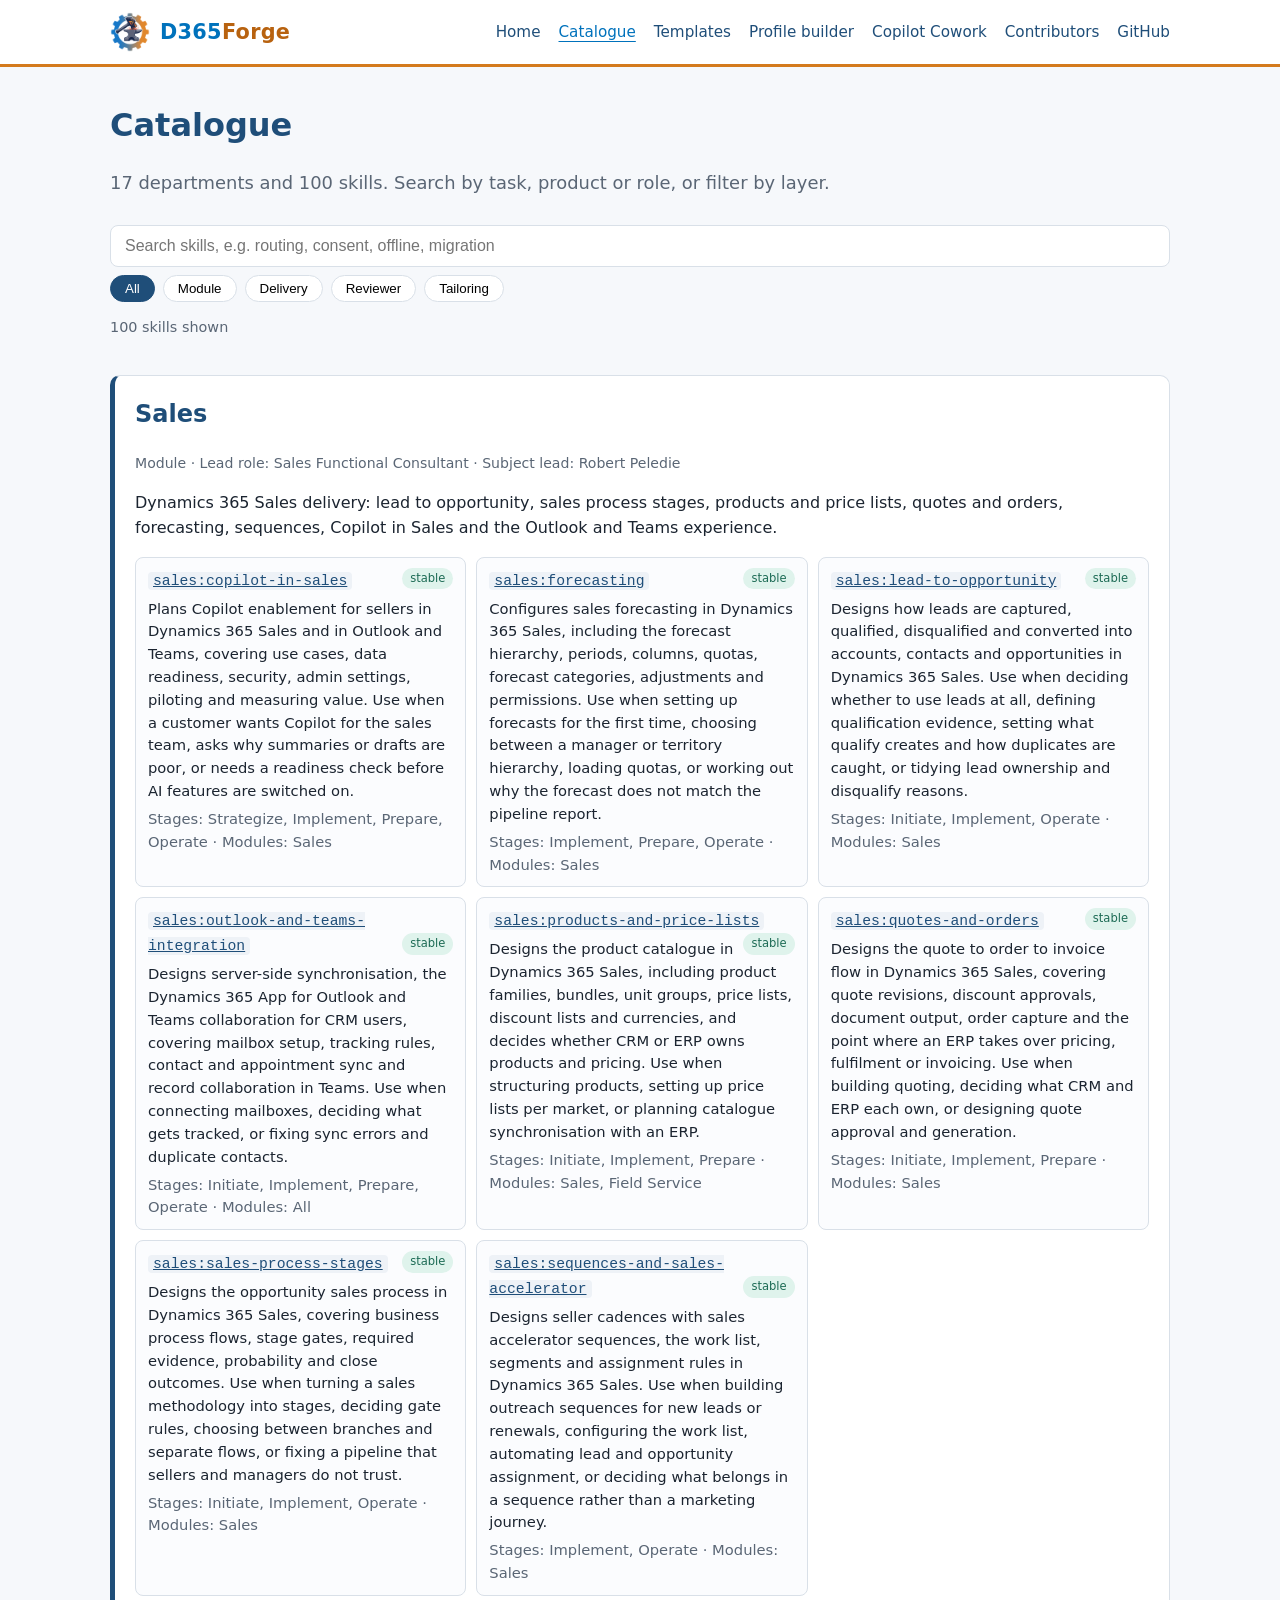
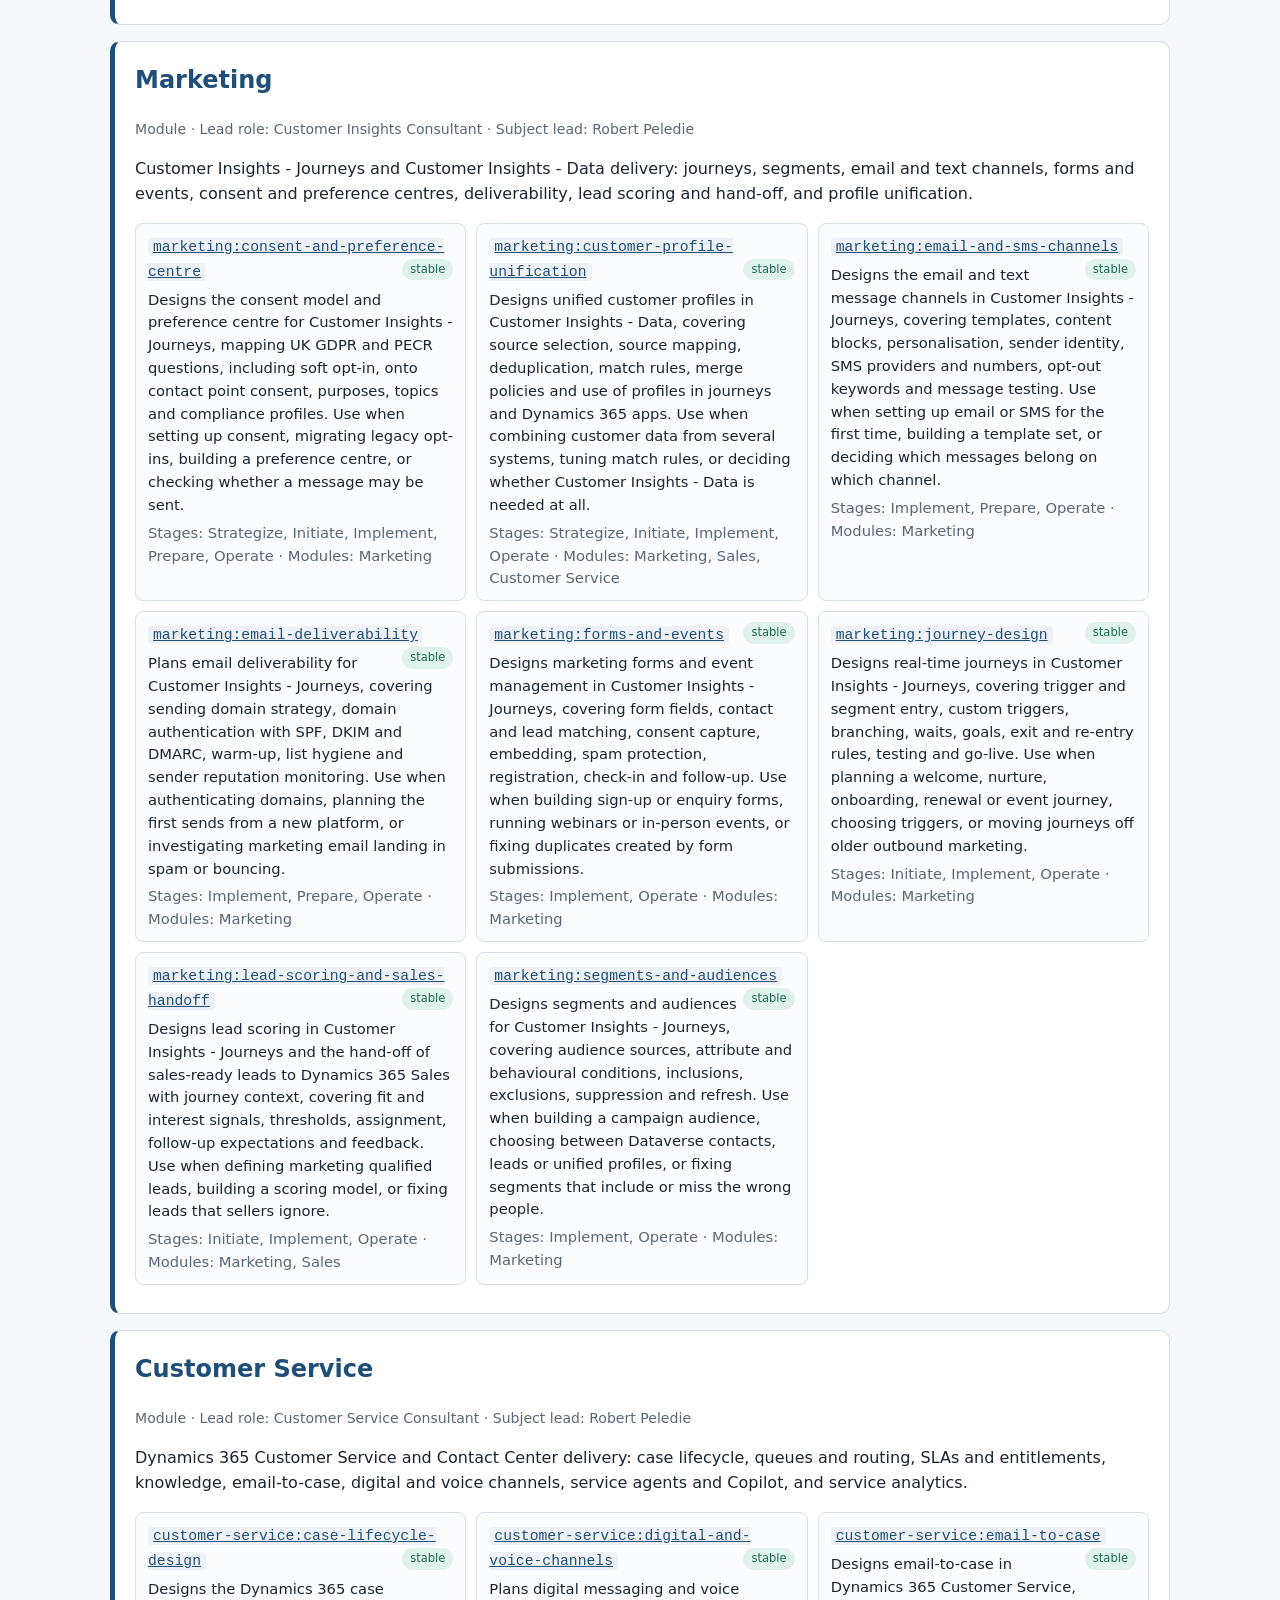
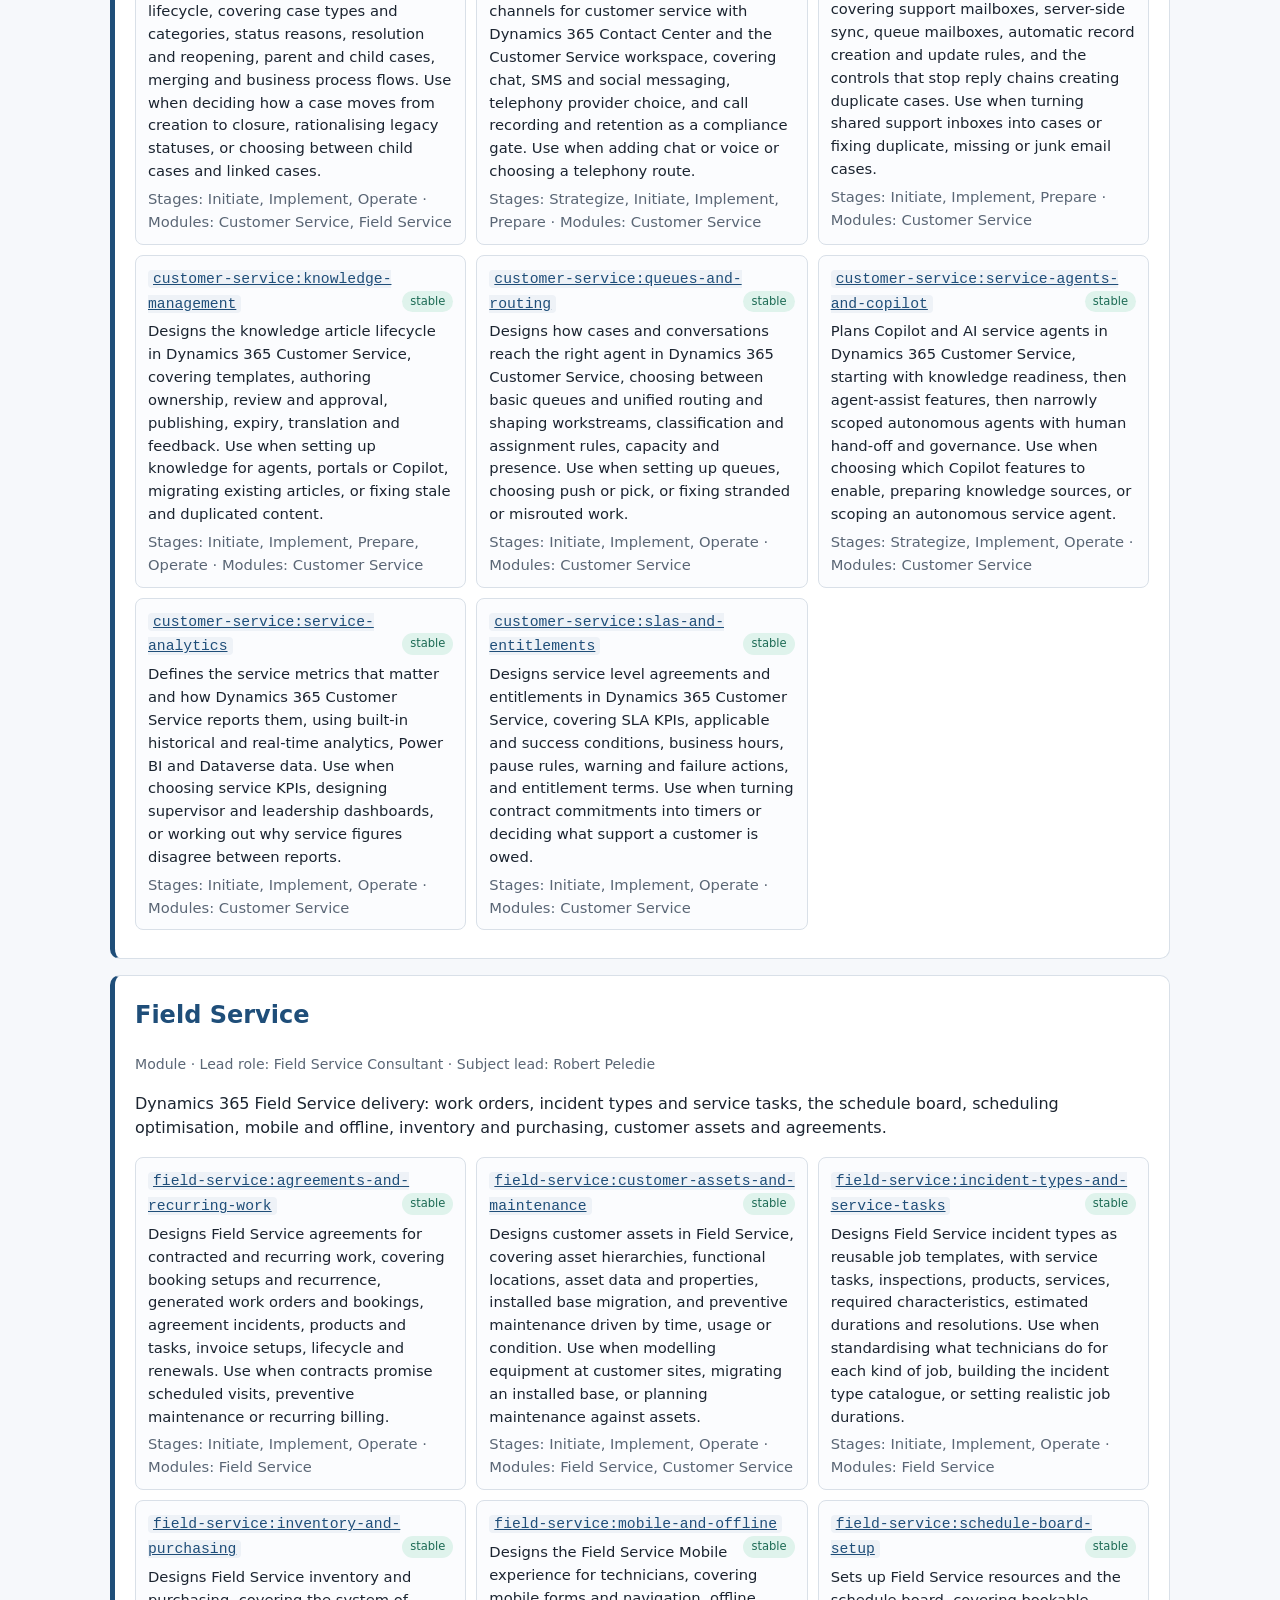
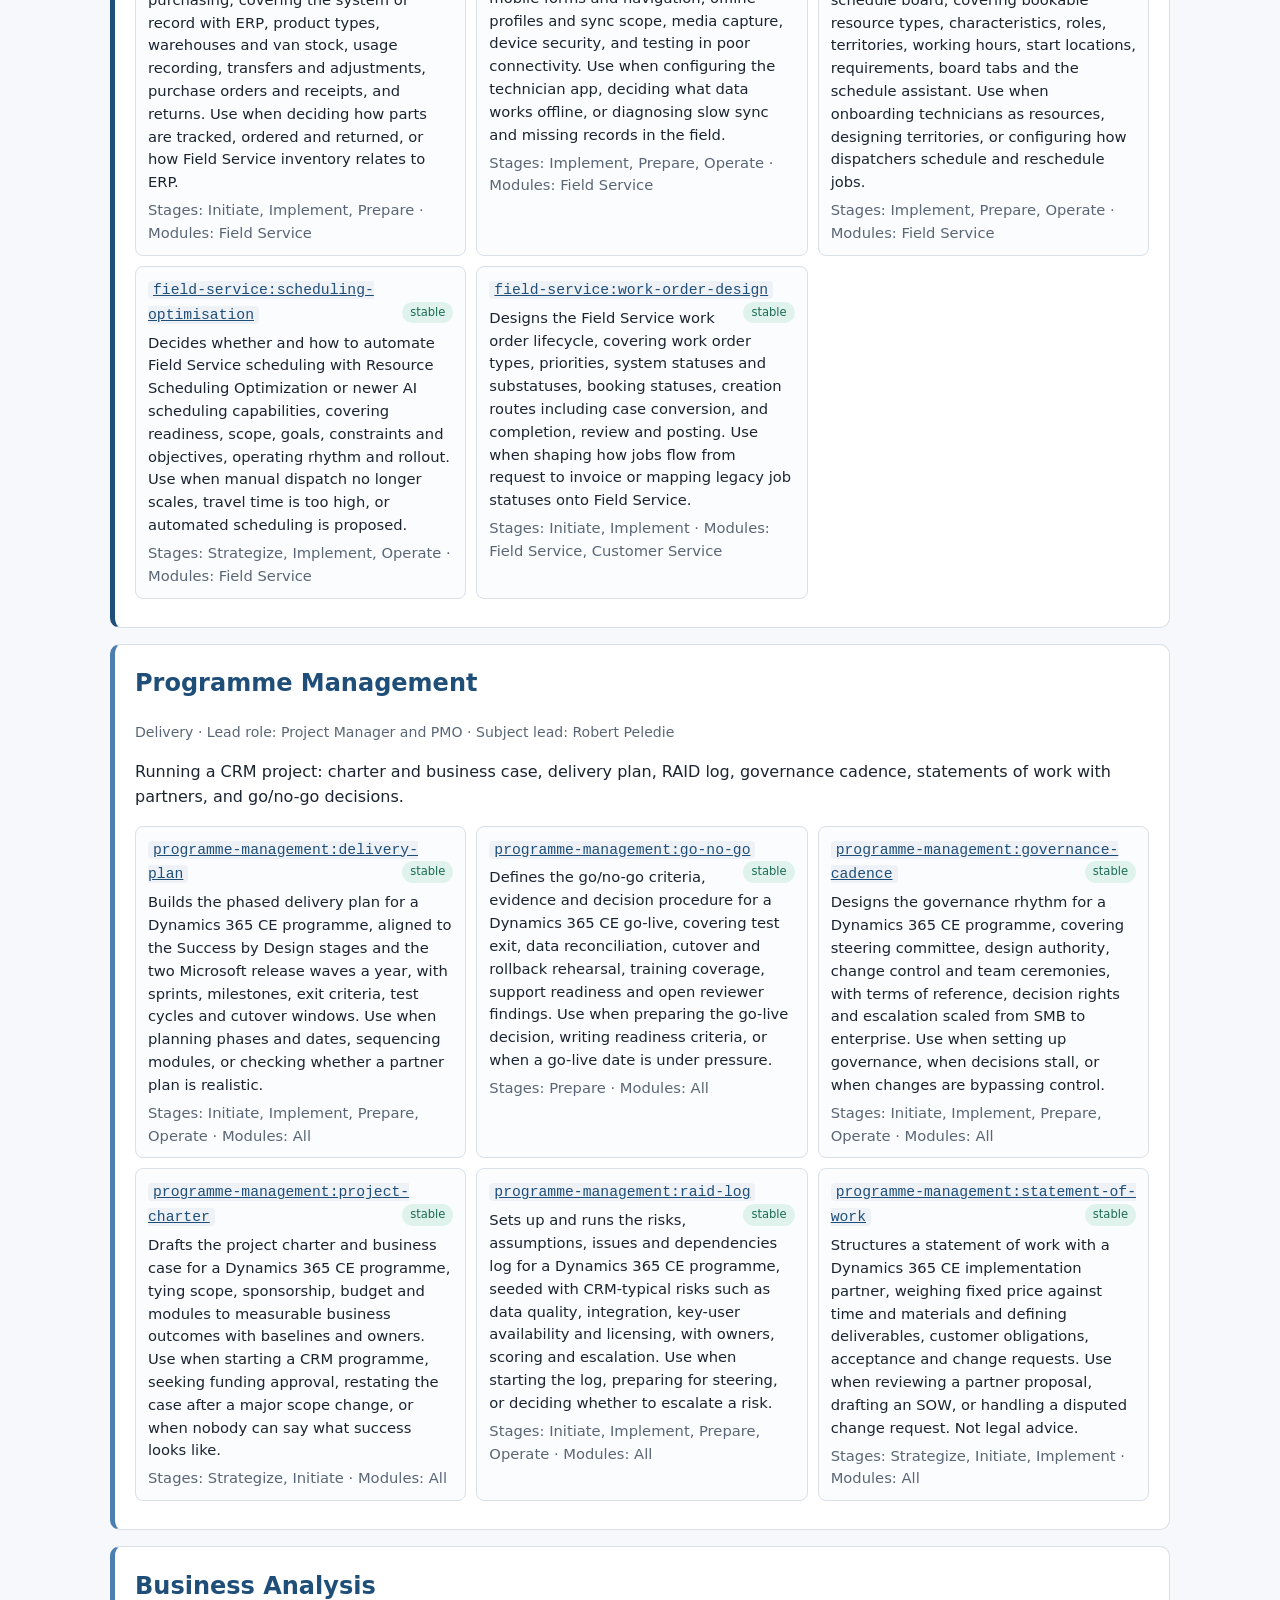
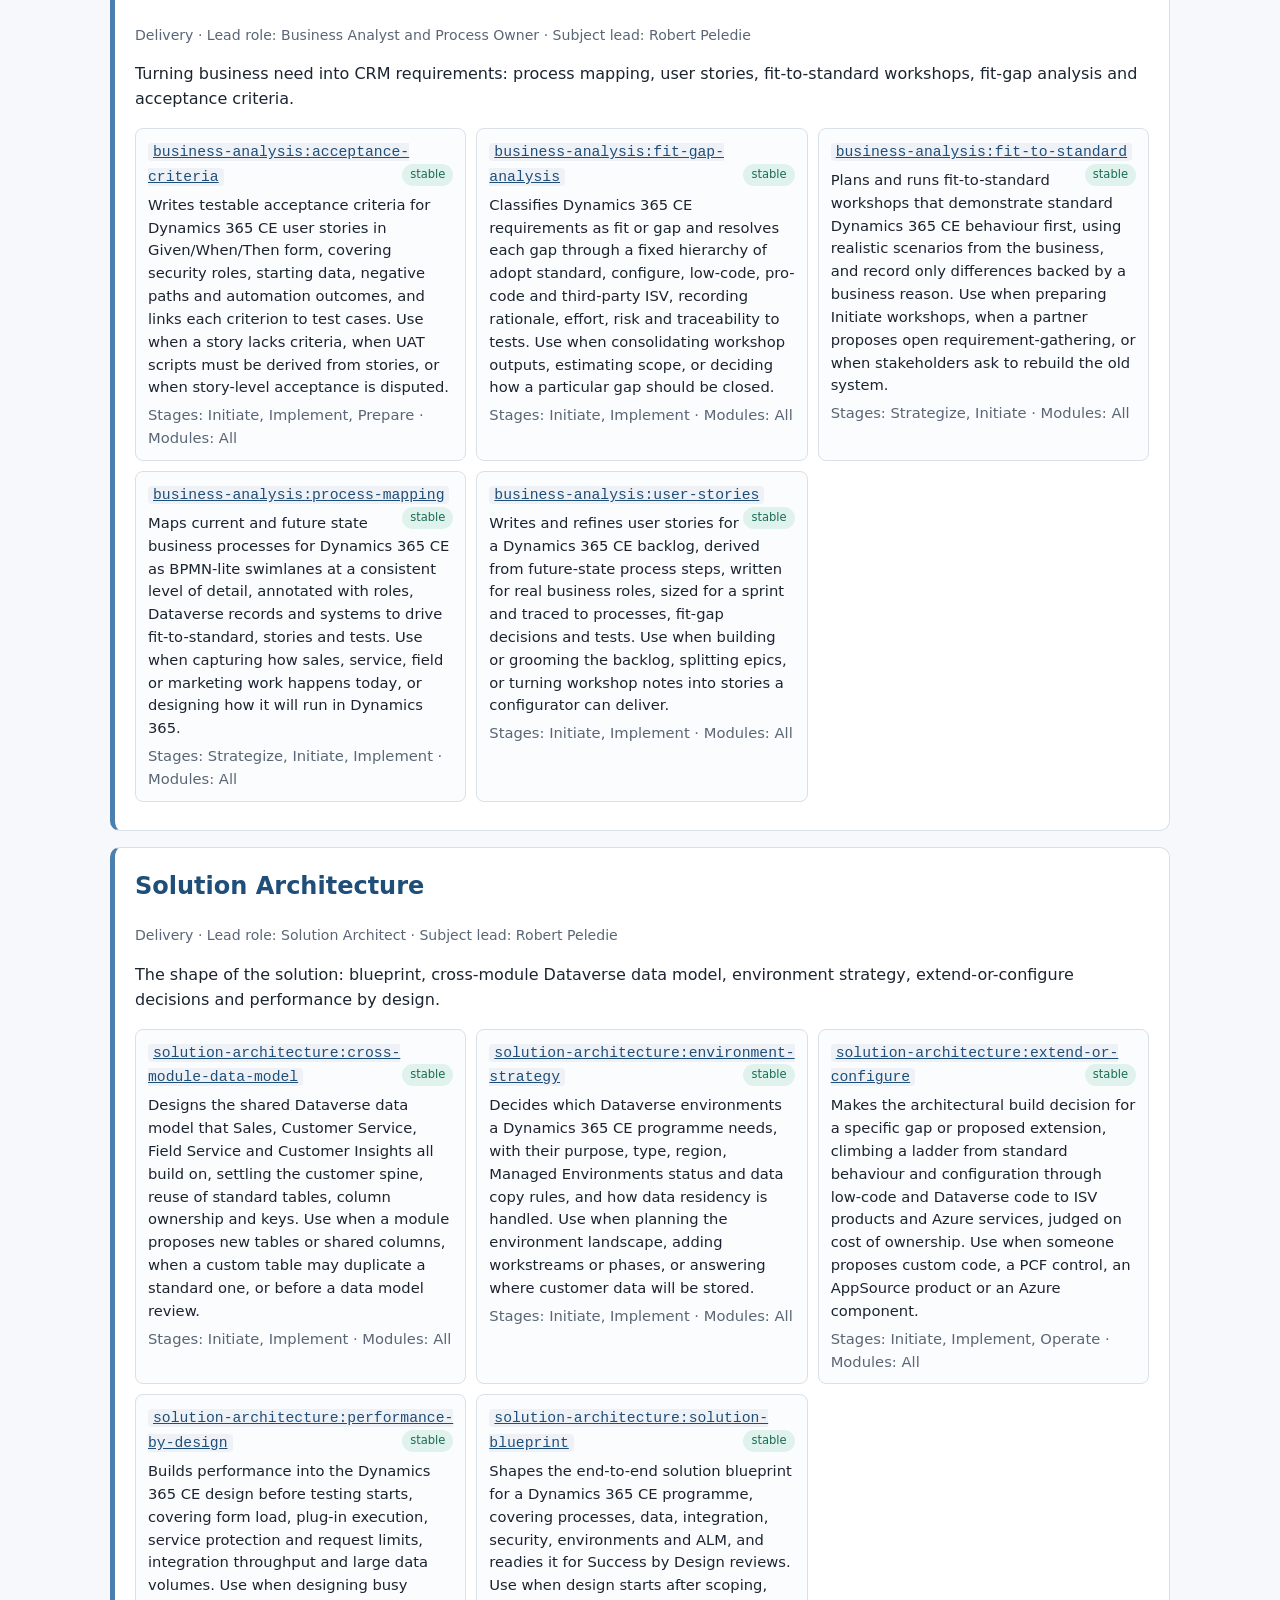
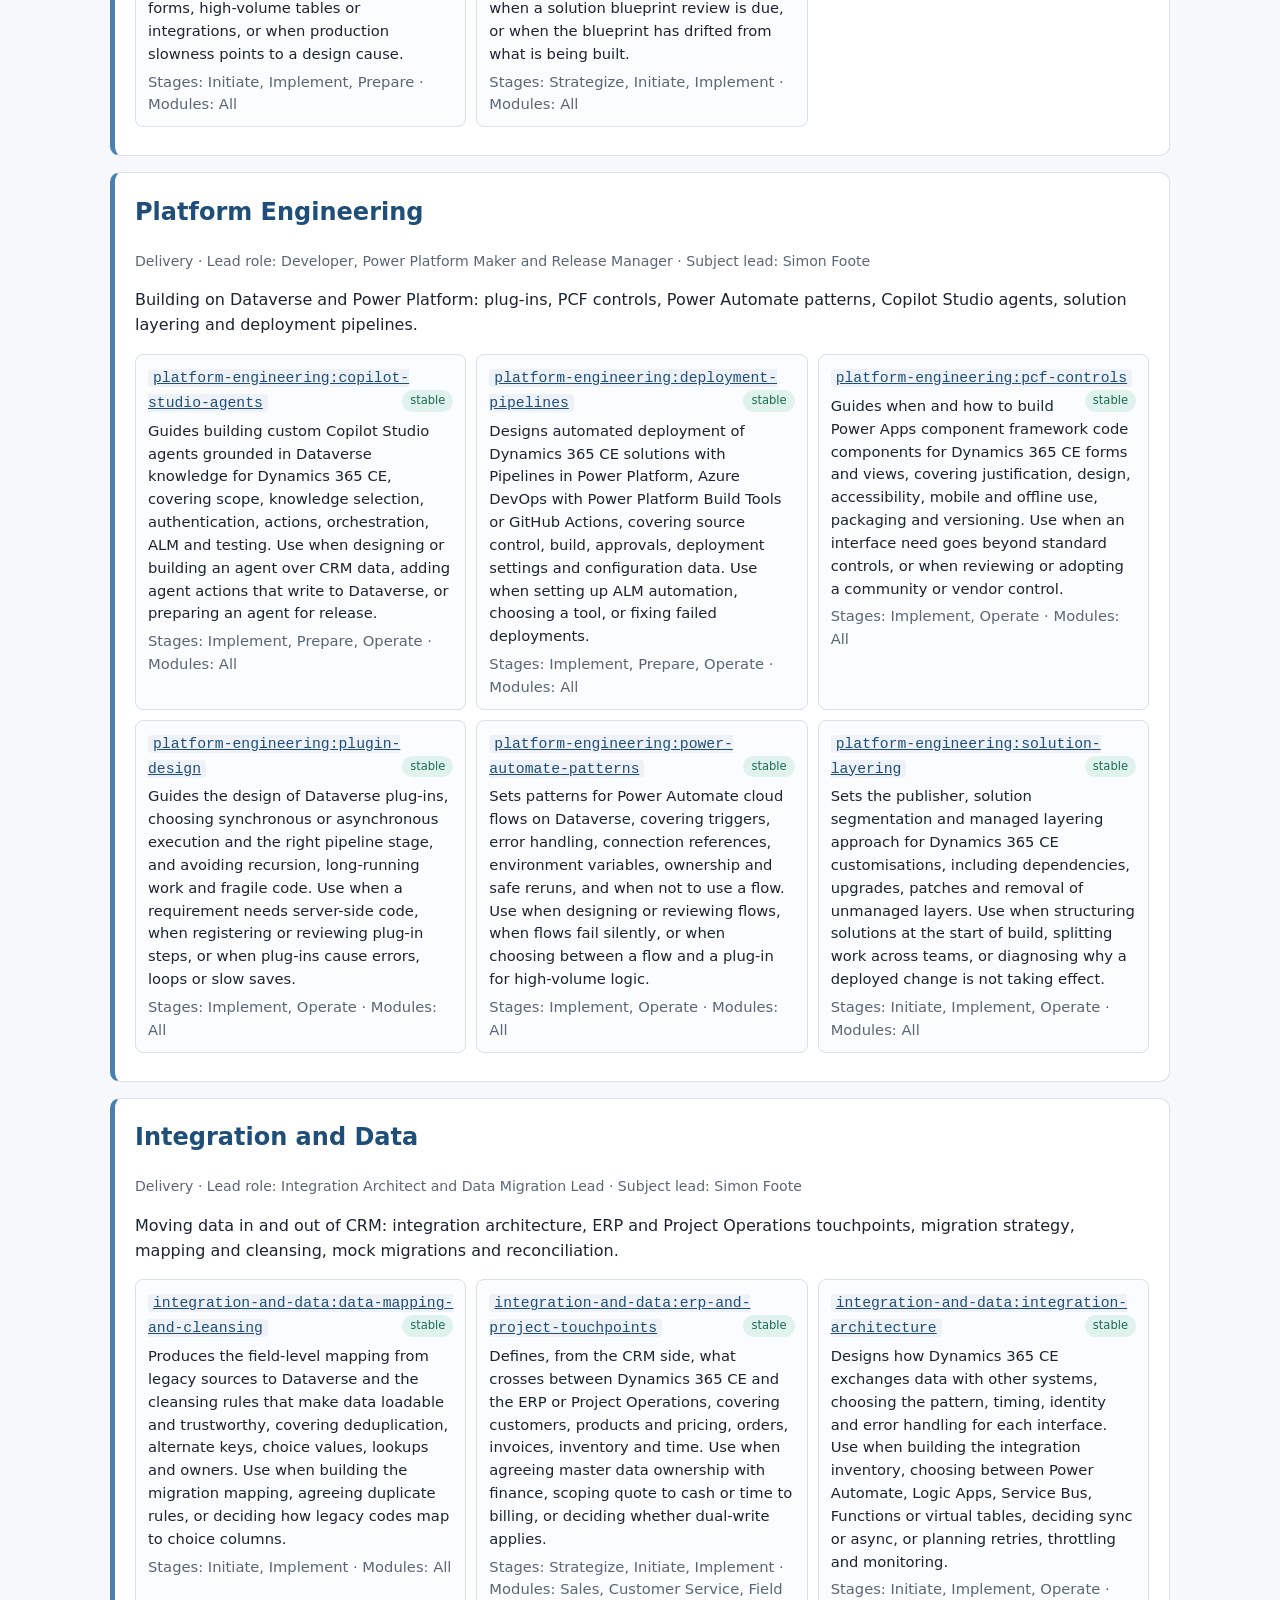
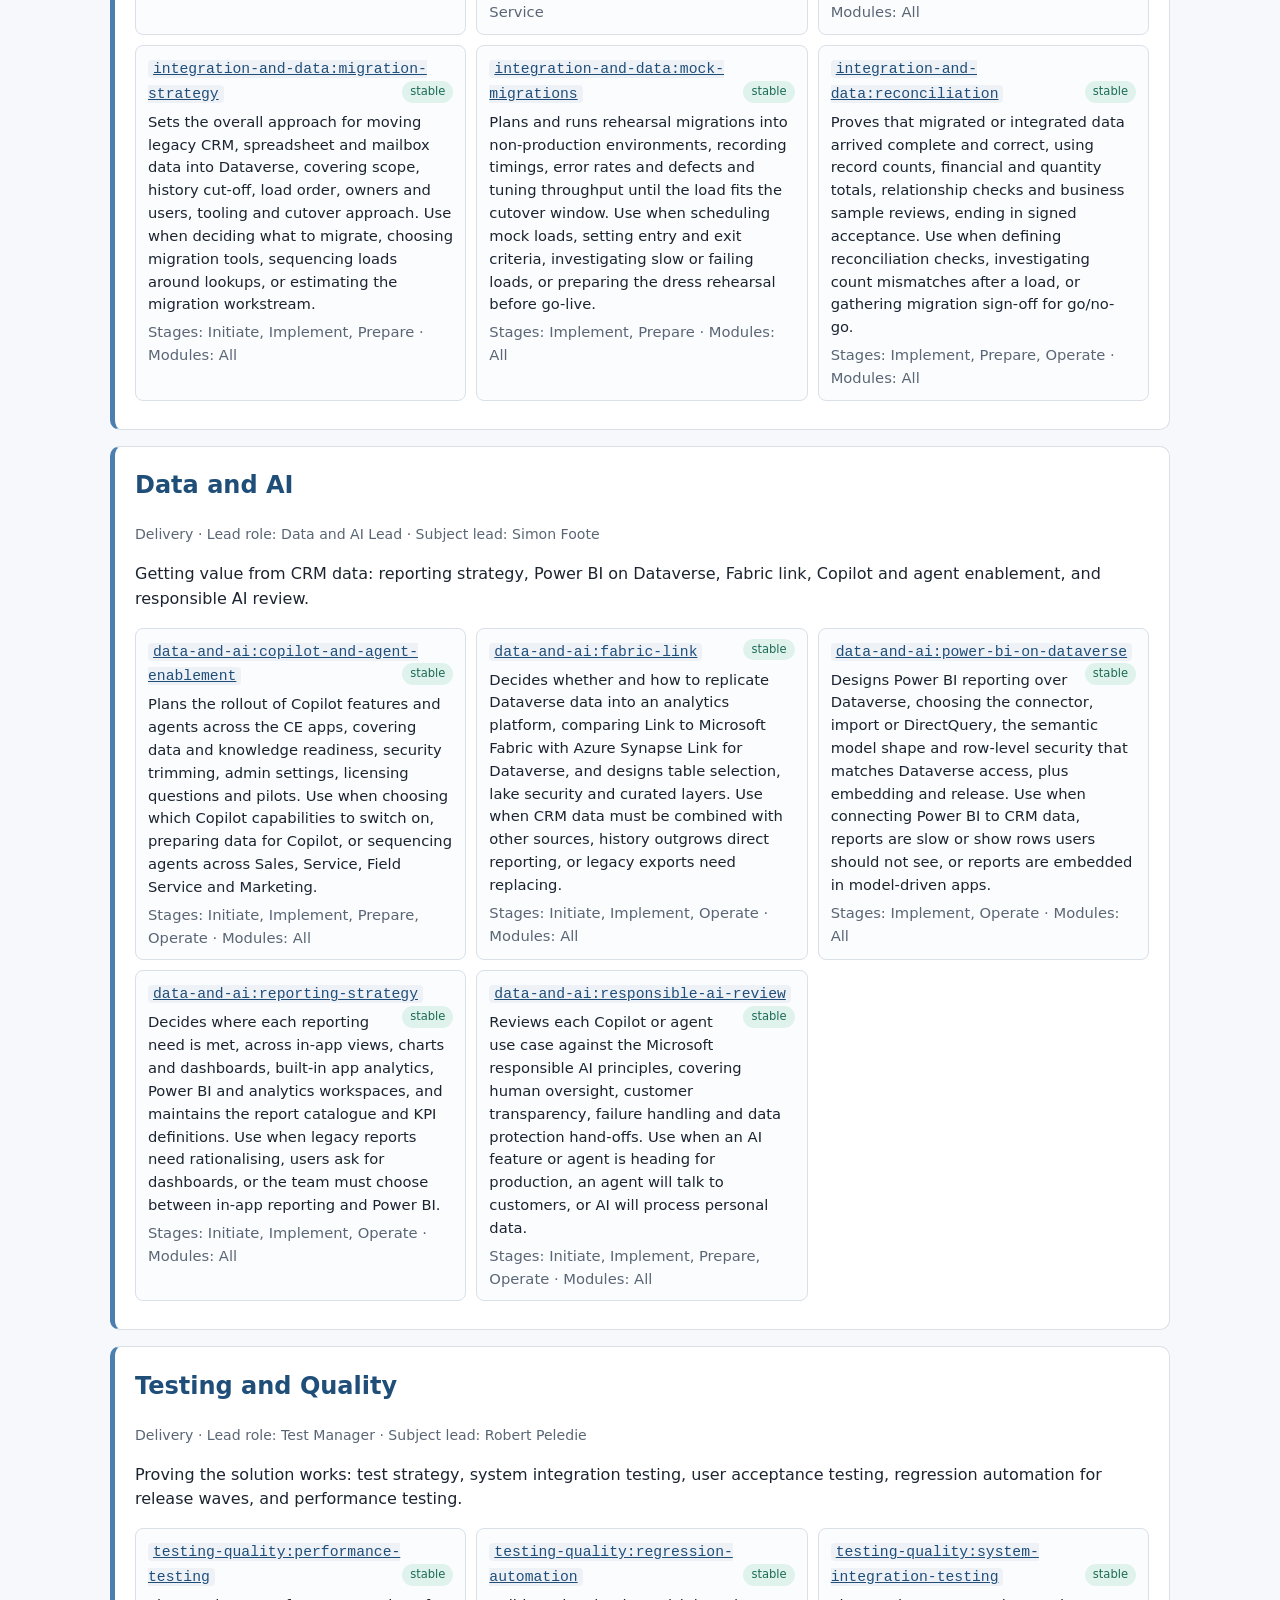
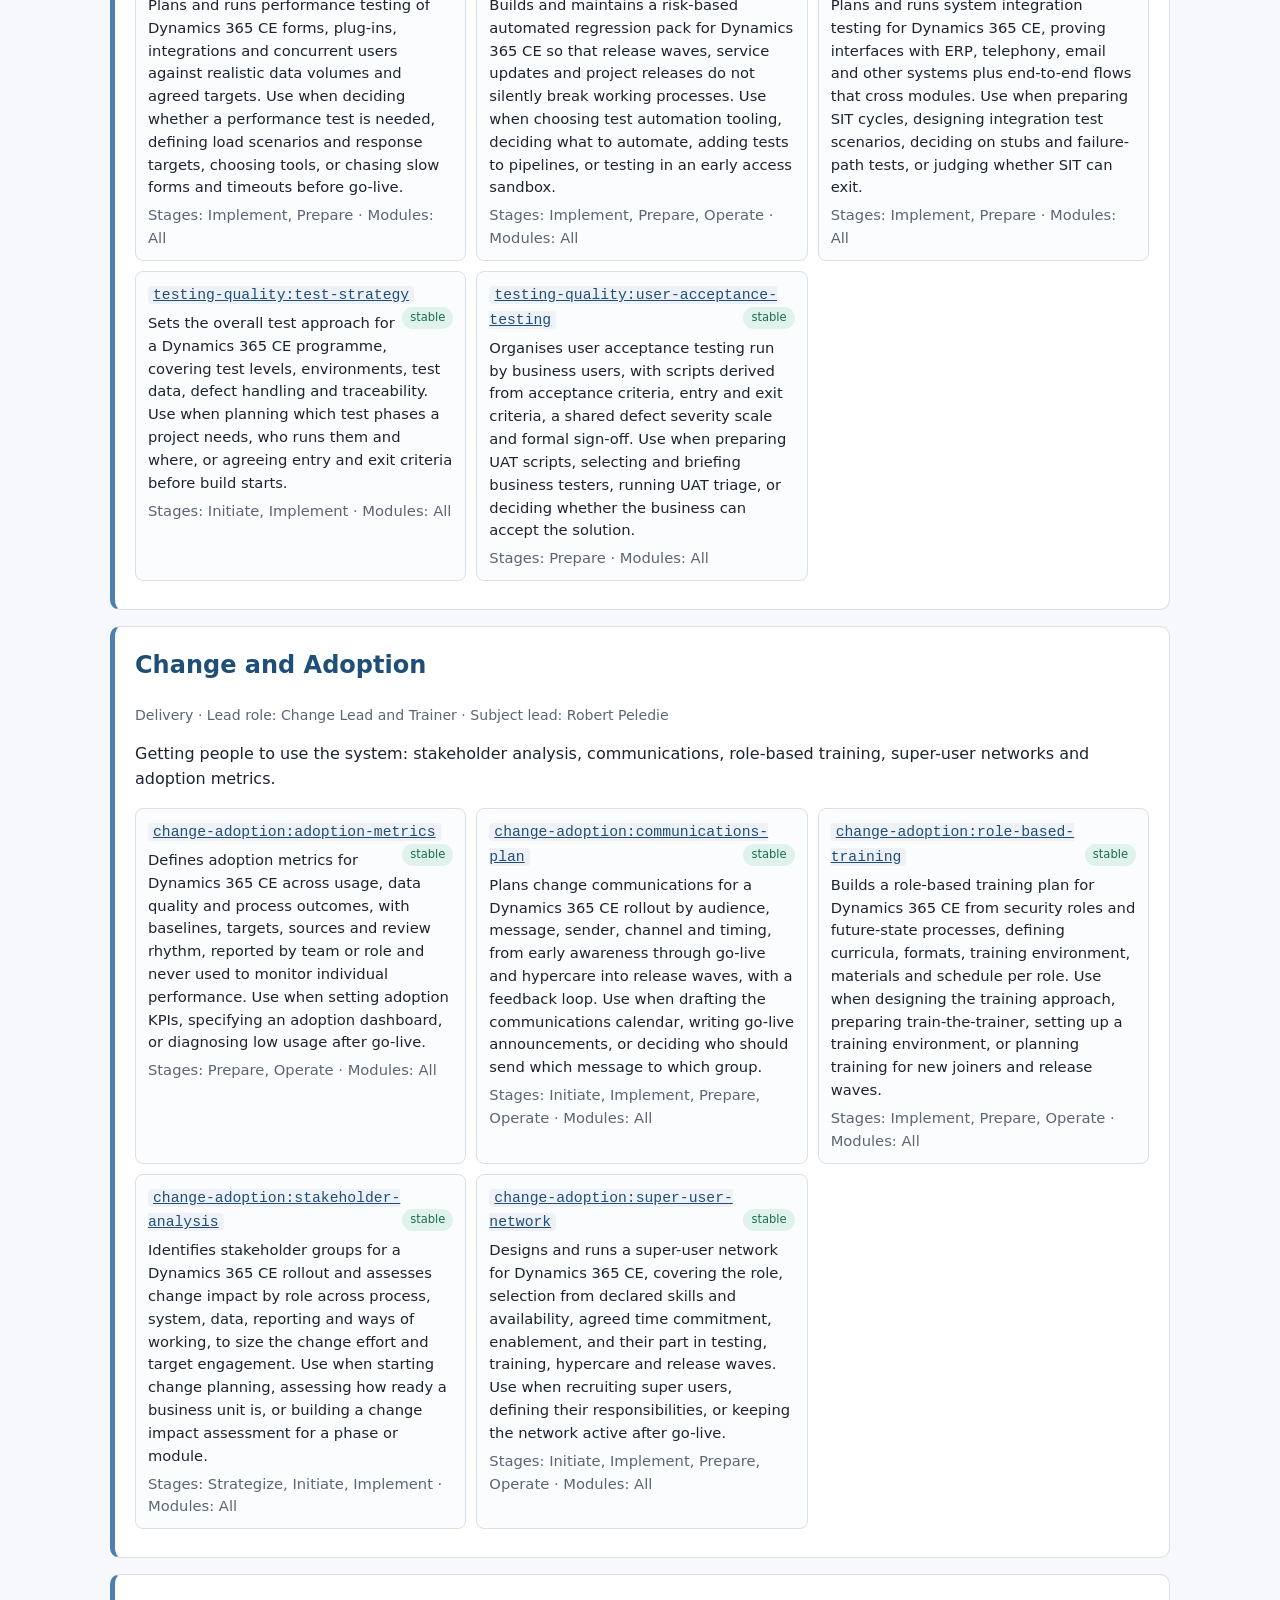
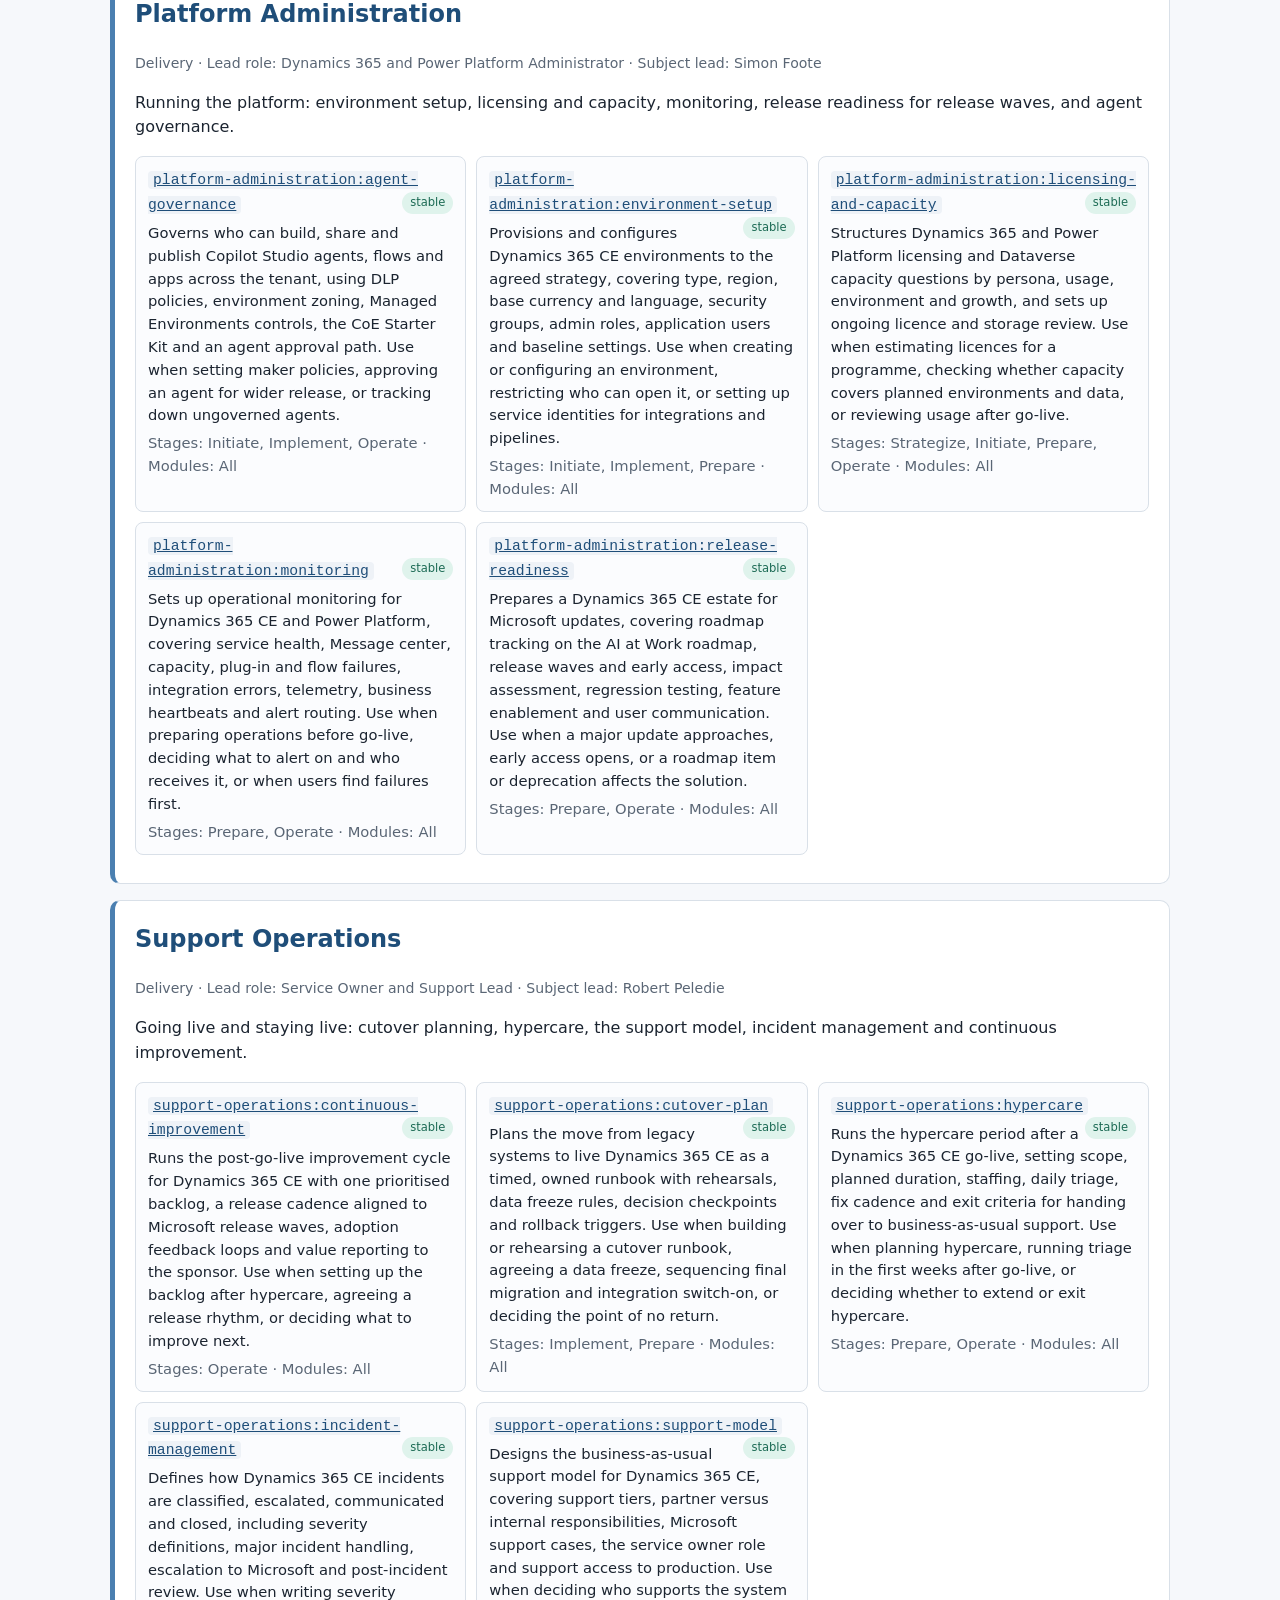
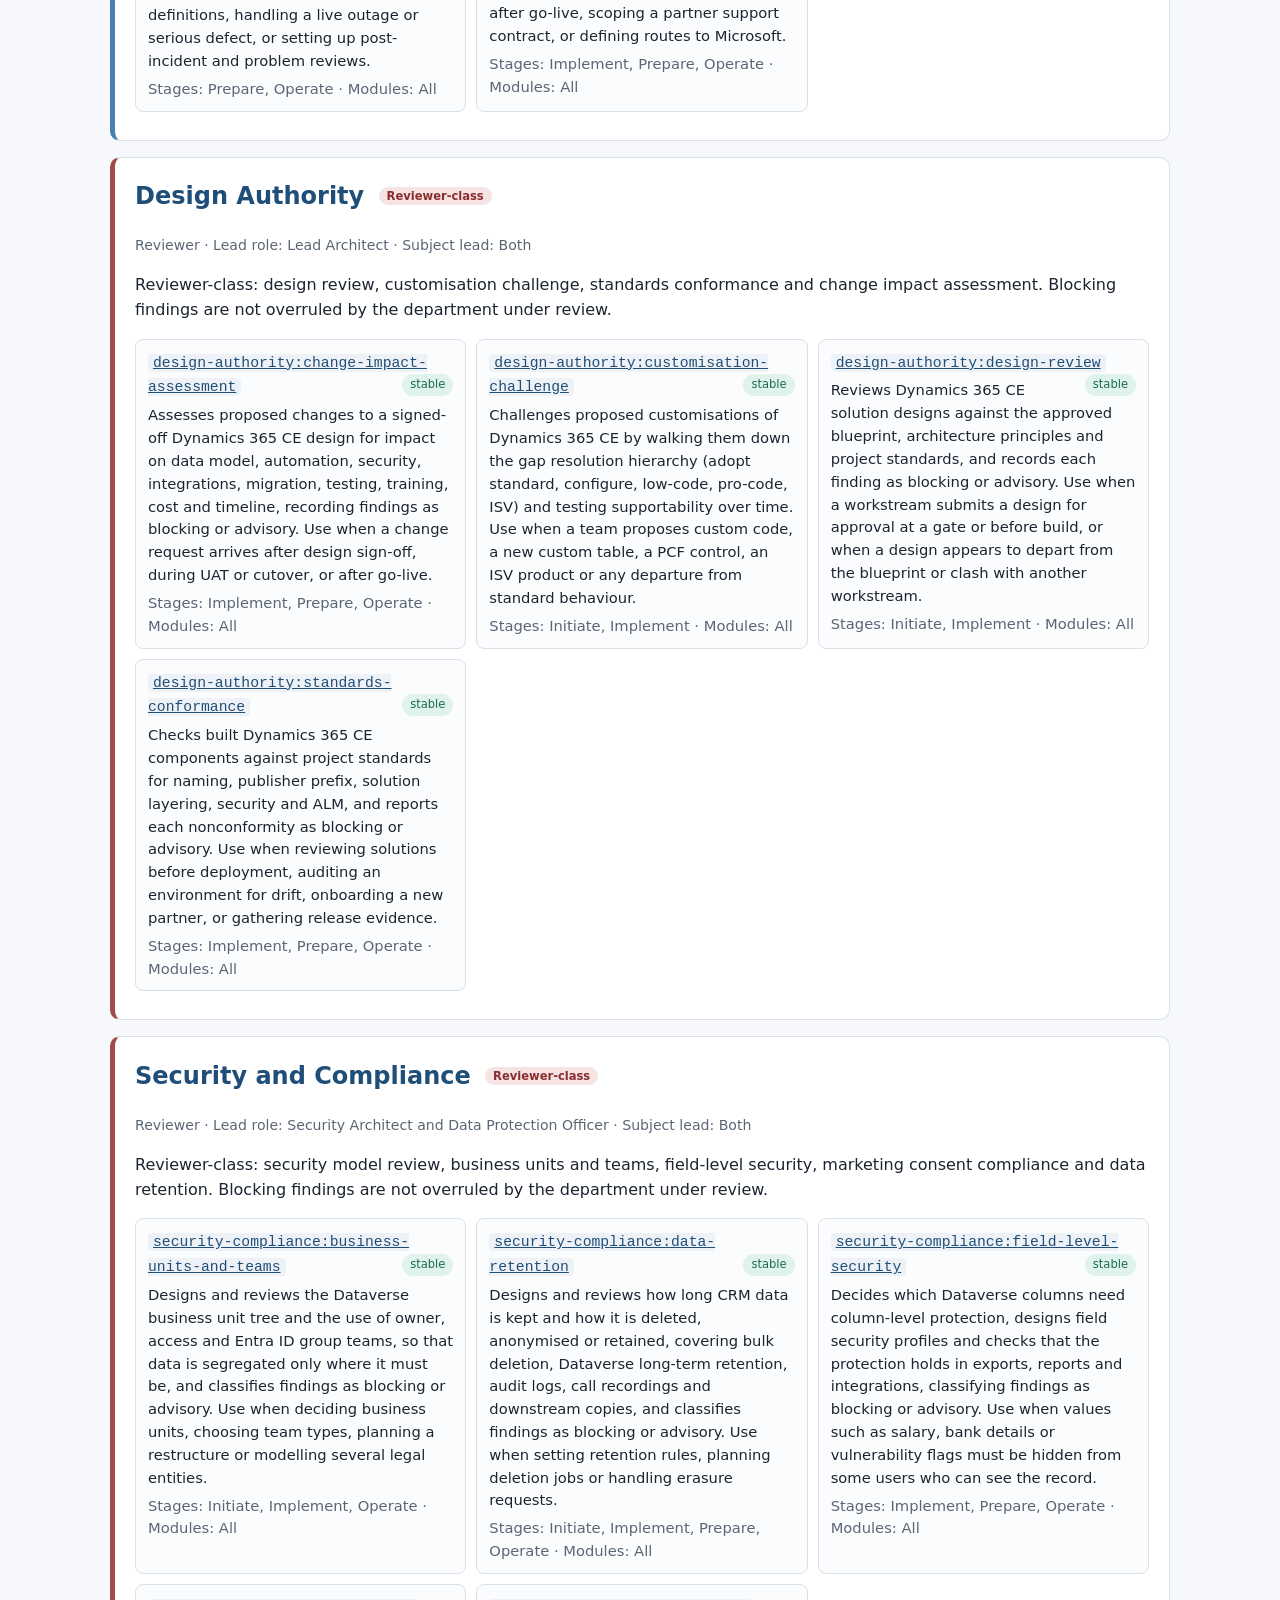
==== commit 915a09bd: "Mark all skills stable and record D28-D31 (8/14)" ====
--- a/docs/catalogue.html
+++ b/docs/catalogue.html
@@ -24,7 +24,7 @@
 <p class="lead">17 departments and 100 skills. Search by task, product or role, or filter by layer.</p>
 <div class="controls"><input id="q" type="search" placeholder="Search skills, e.g. routing, consent, offline, migration" aria-label="Search skills">
 <div class="filters"><button data-filter="all" class="on">All</button><button data-filter="module">Module</button><button data-filter="delivery">Delivery</button><button data-filter="reviewer">Reviewer</button><button data-filter="tailoring">Tailoring</button></div><p id="count" aria-live="polite"></p></div>
-<section class="dept layer-module" data-layer="module"><h2>Sales </h2><p class="meta">Module &middot; Lead role: Sales Functional Consultant &middot; Subject lead: Robert Peledie</p><p>Dynamics 365 Sales delivery: lead to opportunity, sales process stages, products and price lists, quotes and orders, forecasting, sequences, Copilot in Sales and the Outlook and Teams experience.</p><ul class="skills"><li data-search="copilot-in-sales copilot in sales plans copilot enablement for sellers in dynamics 365 sales and in outlook and teams, covering use cases, data readiness, security, admin settings, piloting and measuring value. use when a customer wants copilot for the sales team, asks why summaries or drafts are poor, or needs a readiness check before ai features are switched on. sales"><a href="https://github.com/SimonFoote-greensparx/D365Forge/blob/main/plugins/sales/skills/copilot-in-sales/SKILL.md"><code>sales:copilot-in-sales</code></a><span class="status reviewed">reviewed</span><p>Plans Copilot enablement for sellers in Dynamics 365 Sales and in Outlook and Teams, covering use cases, data readiness, security, admin settings, piloting and measuring value. Use when a customer wants Copilot for the sales team, asks why summaries or drafts are poor, or needs a readiness check before AI features are switched on.</p><p class="meta">Stages: Strategize, Implement, Prepare, Operate &middot; Modules: Sales</p></li><li data-search="forecasting forecasting configures sales forecasting in dynamics 365 sales, including the forecast hierarchy, periods, columns, quotas, forecast categories, adjustments and permissions. use when setting up forecasts for the first time, choosing between a manager or territory hierarchy, loading quotas, or working out why the forecast does not match the pipeline report. sales"><a href="https://github.com/SimonFoote-greensparx/D365Forge/blob/main/plugins/sales/skills/forecasting/SKILL.md"><code>sales:forecasting</code></a><span class="status reviewed">reviewed</span><p>Configures sales forecasting in Dynamics 365 Sales, including the forecast hierarchy, periods, columns, quotas, forecast categories, adjustments and permissions. Use when setting up forecasts for the first time, choosing between a manager or territory hierarchy, loading quotas, or working out why the forecast does not match the pipeline report.</p><p class="meta">Stages: Implement, Prepare, Operate &middot; Modules: Sales</p></li><li data-search="lead-to-opportunity lead to opportunity designs how leads are captured, qualified, disqualified and converted into accounts, contacts and opportunities in dynamics 365 sales. use when deciding whether to use leads at all, defining qualification evidence, setting what qualify creates and how duplicates are caught, or tidying lead ownership and disqualify reasons. sales"><a href="https://github.com/SimonFoote-greensparx/D365Forge/blob/main/plugins/sales/skills/lead-to-opportunity/SKILL.md"><code>sales:lead-to-opportunity</code></a><span class="status reviewed">reviewed</span><p>Designs how leads are captured, qualified, disqualified and converted into accounts, contacts and opportunities in Dynamics 365 Sales. Use when deciding whether to use leads at all, defining qualification evidence, setting what qualify creates and how duplicates are caught, or tidying lead ownership and disqualify reasons.</p><p class="meta">Stages: Initiate, Implement, Operate &middot; Modules: Sales</p></li><li data-search="outlook-and-teams-integration outlook and teams integration designs server-side synchronisation, the dynamics 365 app for outlook and teams collaboration for crm users, covering mailbox setup, tracking rules, contact and appointment sync and record collaboration in teams. use when connecting mailboxes, deciding what gets tracked, or fixing sync errors and duplicate contacts. all"><a href="https://github.com/SimonFoote-greensparx/D365Forge/blob/main/plugins/sales/skills/outlook-and-teams-integration/SKILL.md"><code>sales:outlook-and-teams-integration</code></a><span class="status reviewed">reviewed</span><p>Designs server-side synchronisation, the Dynamics 365 App for Outlook and Teams collaboration for CRM users, covering mailbox setup, tracking rules, contact and appointment sync and record collaboration in Teams. Use when connecting mailboxes, deciding what gets tracked, or fixing sync errors and duplicate contacts.</p><p class="meta">Stages: Initiate, Implement, Prepare, Operate &middot; Modules: All</p></li><li data-search="products-and-price-lists products and price lists designs the product catalogue in dynamics 365 sales, including product families, bundles, unit groups, price lists, discount lists and currencies, and decides whether crm or erp owns products and pricing. use when structuring products, setting up price lists per market, or planning catalogue synchronisation with an erp. sales, field service"><a href="https://github.com/SimonFoote-greensparx/D365Forge/blob/main/plugins/sales/skills/products-and-price-lists/SKILL.md"><code>sales:products-and-price-lists</code></a><span class="status reviewed">reviewed</span><p>Designs the product catalogue in Dynamics 365 Sales, including product families, bundles, unit groups, price lists, discount lists and currencies, and decides whether CRM or ERP owns products and pricing. Use when structuring products, setting up price lists per market, or planning catalogue synchronisation with an ERP.</p><p class="meta">Stages: Initiate, Implement, Prepare &middot; Modules: Sales, Field Service</p></li><li data-search="quotes-and-orders quotes and orders designs the quote to order to invoice flow in dynamics 365 sales, covering quote revisions, discount approvals, document output, order capture and the point where an erp takes over pricing, fulfilment or invoicing. use when building quoting, deciding what crm and erp each own, or designing quote approval and generation. sales"><a href="https://github.com/SimonFoote-greensparx/D365Forge/blob/main/plugins/sales/skills/quotes-and-orders/SKILL.md"><code>sales:quotes-and-orders</code></a><span class="status reviewed">reviewed</span><p>Designs the quote to order to invoice flow in Dynamics 365 Sales, covering quote revisions, discount approvals, document output, order capture and the point where an ERP takes over pricing, fulfilment or invoicing. Use when building quoting, deciding what CRM and ERP each own, or designing quote approval and generation.</p><p class="meta">Stages: Initiate, Implement, Prepare &middot; Modules: Sales</p></li><li data-search="sales-process-stages sales process stages designs the opportunity sales process in dynamics 365 sales, covering business process flows, stage gates, required evidence, probability and close outcomes. use when turning a sales methodology into stages, deciding gate rules, choosing between branches and separate flows, or fixing a pipeline that sellers and managers do not trust. sales"><a href="https://github.com/SimonFoote-greensparx/D365Forge/blob/main/plugins/sales/skills/sales-process-stages/SKILL.md"><code>sales:sales-process-stages</code></a><span class="status reviewed">reviewed</span><p>Designs the opportunity sales process in Dynamics 365 Sales, covering business process flows, stage gates, required evidence, probability and close outcomes. Use when turning a sales methodology into stages, deciding gate rules, choosing between branches and separate flows, or fixing a pipeline that sellers and managers do not trust.</p><p class="meta">Stages: Initiate, Implement, Operate &middot; Modules: Sales</p></li><li data-search="sequences-and-sales-accelerator sequences and sales accelerator designs seller cadences with sales accelerator sequences, the work list, segments and assignment rules in dynamics 365 sales. use when building outreach sequences for new leads or renewals, configuring the work list, automating lead and opportunity assignment, or deciding what belongs in a sequence rather than a marketing journey. sales"><a href="https://github.com/SimonFoote-greensparx/D365Forge/blob/main/plugins/sales/skills/sequences-and-sales-accelerator/SKILL.md"><code>sales:sequences-and-sales-accelerator</code></a><span class="status reviewed">reviewed</span><p>Designs seller cadences with sales accelerator sequences, the work list, segments and assignment rules in Dynamics 365 Sales. Use when building outreach sequences for new leads or renewals, configuring the work list, automating lead and opportunity assignment, or deciding what belongs in a sequence rather than a marketing journey.</p><p class="meta">Stages: Implement, Operate &middot; Modules: Sales</p></li></ul></section><section class="dept layer-module" data-layer="module"><h2>Marketing </h2><p class="meta">Module &middot; Lead role: Customer Insights Consultant &middot; Subject lead: Robert Peledie</p><p>Customer Insights - Journeys and Customer Insights - Data delivery: journeys, segments, email and text channels, forms and events, consent and preference centres, deliverability, lead scoring and hand-off, and profile unification.</p><ul class="skills"><li data-search="consent-and-preference-centre consent and preference centre designs the consent model and preference centre for customer insights - journeys, mapping uk gdpr and pecr questions, including soft opt-in, onto contact point consent, purposes, topics and compliance profiles. use when setting up consent, migrating legacy opt-ins, building a preference centre, or checking whether a message may be sent. marketing"><a href="https://github.com/SimonFoote-greensparx/D365Forge/blob/main/plugins/marketing/skills/consent-and-preference-centre/SKILL.md"><code>marketing:consent-and-preference-centre</code></a><span class="status reviewed">reviewed</span><p>Designs the consent model and preference centre for Customer Insights - Journeys, mapping UK GDPR and PECR questions, including soft opt-in, onto contact point consent, purposes, topics and compliance profiles. Use when setting up consent, migrating legacy opt-ins, building a preference centre, or checking whether a message may be sent.</p><p class="meta">Stages: Strategize, Initiate, Implement, Prepare, Operate &middot; Modules: Marketing</p></li><li data-search="customer-profile-unification customer profile unification designs unified customer profiles in customer insights - data, covering source selection, source mapping, deduplication, match rules, merge policies and use of profiles in journeys and dynamics 365 apps. use when combining customer data from several systems, tuning match rules, or deciding whether customer insights - data is needed at all. marketing, sales, customer service"><a href="https://github.com/SimonFoote-greensparx/D365Forge/blob/main/plugins/marketing/skills/customer-profile-unification/SKILL.md"><code>marketing:customer-profile-unification</code></a><span class="status reviewed">reviewed</span><p>Designs unified customer profiles in Customer Insights - Data, covering source selection, source mapping, deduplication, match rules, merge policies and use of profiles in journeys and Dynamics 365 apps. Use when combining customer data from several systems, tuning match rules, or deciding whether Customer Insights - Data is needed at all.</p><p class="meta">Stages: Strategize, Initiate, Implement, Operate &middot; Modules: Marketing, Sales, Customer Service</p></li><li data-search="email-and-sms-channels email and sms channels designs the email and text message channels in customer insights - journeys, covering templates, content blocks, personalisation, sender identity, sms providers and numbers, opt-out keywords and message testing. use when setting up email or sms for the first time, building a template set, or deciding which messages belong on which channel. marketing"><a href="https://github.com/SimonFoote-greensparx/D365Forge/blob/main/plugins/marketing/skills/email-and-sms-channels/SKILL.md"><code>marketing:email-and-sms-channels</code></a><span class="status reviewed">reviewed</span><p>Designs the email and text message channels in Customer Insights - Journeys, covering templates, content blocks, personalisation, sender identity, SMS providers and numbers, opt-out keywords and message testing. Use when setting up email or SMS for the first time, building a template set, or deciding which messages belong on which channel.</p><p class="meta">Stages: Implement, Prepare, Operate &middot; Modules: Marketing</p></li><li data-search="email-deliverability email deliverability plans email deliverability for customer insights - journeys, covering sending domain strategy, domain authentication with spf, dkim and dmarc, warm-up, list hygiene and sender reputation monitoring. use when authenticating domains, planning the first sends from a new platform, or investigating marketing email landing in spam or bouncing. marketing"><a href="https://github.com/SimonFoote-greensparx/D365Forge/blob/main/plugins/marketing/skills/email-deliverability/SKILL.md"><code>marketing:email-deliverability</code></a><span class="status reviewed">reviewed</span><p>Plans email deliverability for Customer Insights - Journeys, covering sending domain strategy, domain authentication with SPF, DKIM and DMARC, warm-up, list hygiene and sender reputation monitoring. Use when authenticating domains, planning the first sends from a new platform, or investigating marketing email landing in spam or bouncing.</p><p class="meta">Stages: Implement, Prepare, Operate &middot; Modules: Marketing</p></li><li data-search="forms-and-events forms and events designs marketing forms and event management in customer insights - journeys, covering form fields, contact and lead matching, consent capture, embedding, spam protection, registration, check-in and follow-up. use when building sign-up or enquiry forms, running webinars or in-person events, or fixing duplicates created by form submissions. marketing"><a href="https://github.com/SimonFoote-greensparx/D365Forge/blob/main/plugins/marketing/skills/forms-and-events/SKILL.md"><code>marketing:forms-and-events</code></a><span class="status reviewed">reviewed</span><p>Designs marketing forms and event management in Customer Insights - Journeys, covering form fields, contact and lead matching, consent capture, embedding, spam protection, registration, check-in and follow-up. Use when building sign-up or enquiry forms, running webinars or in-person events, or fixing duplicates created by form submissions.</p><p class="meta">Stages: Implement, Operate &middot; Modules: Marketing</p></li><li data-search="journey-design journey design designs real-time journeys in customer insights - journeys, covering trigger and segment entry, custom triggers, branching, waits, goals, exit and re-entry rules, testing and go-live. use when planning a welcome, nurture, onboarding, renewal or event journey, choosing triggers, or moving journeys off older outbound marketing. marketing"><a href="https://github.com/SimonFoote-greensparx/D365Forge/blob/main/plugins/marketing/skills/journey-design/SKILL.md"><code>marketing:journey-design</code></a><span class="status reviewed">reviewed</span><p>Designs real-time journeys in Customer Insights - Journeys, covering trigger and segment entry, custom triggers, branching, waits, goals, exit and re-entry rules, testing and go-live. Use when planning a welcome, nurture, onboarding, renewal or event journey, choosing triggers, or moving journeys off older outbound marketing.</p><p class="meta">Stages: Initiate, Implement, Operate &middot; Modules: Marketing</p></li><li data-search="lead-scoring-and-sales-handoff lead scoring and sales hand-off designs lead scoring in customer insights - journeys and the hand-off of sales-ready leads to dynamics 365 sales with journey context, covering fit and interest signals, thresholds, assignment, follow-up expectations and feedback. use when defining marketing qualified leads, building a scoring model, or fixing leads that sellers ignore. marketing, sales"><a href="https://github.com/SimonFoote-greensparx/D365Forge/blob/main/plugins/marketing/skills/lead-scoring-and-sales-handoff/SKILL.md"><code>marketing:lead-scoring-and-sales-handoff</code></a><span class="status reviewed">reviewed</span><p>Designs lead scoring in Customer Insights - Journeys and the hand-off of sales-ready leads to Dynamics 365 Sales with journey context, covering fit and interest signals, thresholds, assignment, follow-up expectations and feedback. Use when defining marketing qualified leads, building a scoring model, or fixing leads that sellers ignore.</p><p class="meta">Stages: Initiate, Implement, Operate &middot; Modules: Marketing, Sales</p></li><li data-search="segments-and-audiences segments and audiences designs segments and audiences for customer insights - journeys, covering audience sources, attribute and behavioural conditions, inclusions, exclusions, suppression and refresh. use when building a campaign audience, choosing between dataverse contacts, leads or unified profiles, or fixing segments that include or miss the wrong people. marketing"><a href="https://github.com/SimonFoote-greensparx/D365Forge/blob/main/plugins/marketing/skills/segments-and-audiences/SKILL.md"><code>marketing:segments-and-audiences</code></a><span class="status reviewed">reviewed</span><p>Designs segments and audiences for Customer Insights - Journeys, covering audience sources, attribute and behavioural conditions, inclusions, exclusions, suppression and refresh. Use when building a campaign audience, choosing between Dataverse contacts, leads or unified profiles, or fixing segments that include or miss the wrong people.</p><p class="meta">Stages: Implement, Operate &middot; Modules: Marketing</p></li></ul></section><section class="dept layer-module" data-layer="module"><h2>Customer Service </h2><p class="meta">Module &middot; Lead role: Customer Service Consultant &middot; Subject lead: Robert Peledie</p><p>Dynamics 365 Customer Service and Contact Center delivery: case lifecycle, queues and routing, SLAs and entitlements, knowledge, email-to-case, digital and voice channels, service agents and Copilot, and service analytics.</p><ul class="skills"><li data-search="case-lifecycle-design case lifecycle design designs the dynamics 365 case lifecycle, covering case types and categories, status reasons, resolution and reopening, parent and child cases, merging and business process flows. use when deciding how a case moves from creation to closure, rationalising legacy statuses, or choosing between child cases and linked cases. customer service, field service"><a href="https://github.com/SimonFoote-greensparx/D365Forge/blob/main/plugins/customer-service/skills/case-lifecycle-design/SKILL.md"><code>customer-service:case-lifecycle-design</code></a><span class="status reviewed">reviewed</span><p>Designs the Dynamics 365 case lifecycle, covering case types and categories, status reasons, resolution and reopening, parent and child cases, merging and business process flows. Use when deciding how a case moves from creation to closure, rationalising legacy statuses, or choosing between child cases and linked cases.</p><p class="meta">Stages: Initiate, Implement, Operate &middot; Modules: Customer Service, Field Service</p></li><li data-search="digital-and-voice-channels digital and voice channels plans digital messaging and voice channels for customer service with dynamics 365 contact center and the customer service workspace, covering chat, sms and social messaging, telephony provider choice, and call recording and retention as a compliance gate. use when adding chat or voice or choosing a telephony route. customer service"><a href="https://github.com/SimonFoote-greensparx/D365Forge/blob/main/plugins/customer-service/skills/digital-and-voice-channels/SKILL.md"><code>customer-service:digital-and-voice-channels</code></a><span class="status reviewed">reviewed</span><p>Plans digital messaging and voice channels for customer service with Dynamics 365 Contact Center and the Customer Service workspace, covering chat, SMS and social messaging, telephony provider choice, and call recording and retention as a compliance gate. Use when adding chat or voice or choosing a telephony route.</p><p class="meta">Stages: Strategize, Initiate, Implement, Prepare &middot; Modules: Customer Service</p></li><li data-search="email-to-case email-to-case designs email-to-case in dynamics 365 customer service, covering support mailboxes, server-side sync, queue mailboxes, automatic record creation and update rules, and the controls that stop reply chains creating duplicate cases. use when turning shared support inboxes into cases or fixing duplicate, missing or junk email cases. customer service"><a href="https://github.com/SimonFoote-greensparx/D365Forge/blob/main/plugins/customer-service/skills/email-to-case/SKILL.md"><code>customer-service:email-to-case</code></a><span class="status reviewed">reviewed</span><p>Designs email-to-case in Dynamics 365 Customer Service, covering support mailboxes, server-side sync, queue mailboxes, automatic record creation and update rules, and the controls that stop reply chains creating duplicate cases. Use when turning shared support inboxes into cases or fixing duplicate, missing or junk email cases.</p><p class="meta">Stages: Initiate, Implement, Prepare &middot; Modules: Customer Service</p></li><li data-search="knowledge-management knowledge management designs the knowledge article lifecycle in dynamics 365 customer service, covering templates, authoring ownership, review and approval, publishing, expiry, translation and feedback. use when setting up knowledge for agents, portals or copilot, migrating existing articles, or fixing stale and duplicated content. customer service"><a href="https://github.com/SimonFoote-greensparx/D365Forge/blob/main/plugins/customer-service/skills/knowledge-management/SKILL.md"><code>customer-service:knowledge-management</code></a><span class="status reviewed">reviewed</span><p>Designs the knowledge article lifecycle in Dynamics 365 Customer Service, covering templates, authoring ownership, review and approval, publishing, expiry, translation and feedback. Use when setting up knowledge for agents, portals or Copilot, migrating existing articles, or fixing stale and duplicated content.</p><p class="meta">Stages: Initiate, Implement, Prepare, Operate &middot; Modules: Customer Service</p></li><li data-search="queues-and-routing queues and routing designs how cases and conversations reach the right agent in dynamics 365 customer service, choosing between basic queues and unified routing and shaping workstreams, classification and assignment rules, capacity and presence. use when setting up queues, choosing push or pick, or fixing stranded or misrouted work. customer service"><a href="https://github.com/SimonFoote-greensparx/D365Forge/blob/main/plugins/customer-service/skills/queues-and-routing/SKILL.md"><code>customer-service:queues-and-routing</code></a><span class="status reviewed">reviewed</span><p>Designs how cases and conversations reach the right agent in Dynamics 365 Customer Service, choosing between basic queues and unified routing and shaping workstreams, classification and assignment rules, capacity and presence. Use when setting up queues, choosing push or pick, or fixing stranded or misrouted work.</p><p class="meta">Stages: Initiate, Implement, Operate &middot; Modules: Customer Service</p></li><li data-search="service-agents-and-copilot service agents and copilot plans copilot and ai service agents in dynamics 365 customer service, starting with knowledge readiness, then agent-assist features, then narrowly scoped autonomous agents with human hand-off and governance. use when choosing which copilot features to enable, preparing knowledge sources, or scoping an autonomous service agent. customer service"><a href="https://github.com/SimonFoote-greensparx/D365Forge/blob/main/plugins/customer-service/skills/service-agents-and-copilot/SKILL.md"><code>customer-service:service-agents-and-copilot</code></a><span class="status reviewed">reviewed</span><p>Plans Copilot and AI service agents in Dynamics 365 Customer Service, starting with knowledge readiness, then agent-assist features, then narrowly scoped autonomous agents with human hand-off and governance. Use when choosing which Copilot features to enable, preparing knowledge sources, or scoping an autonomous service agent.</p><p class="meta">Stages: Strategize, Implement, Operate &middot; Modules: Customer Service</p></li><li data-search="service-analytics service analytics defines the service metrics that matter and how dynamics 365 customer service reports them, using built-in historical and real-time analytics, power bi and dataverse data. use when choosing service kpis, designing supervisor and leadership dashboards, or working out why service figures disagree between reports. customer service"><a href="https://github.com/SimonFoote-greensparx/D365Forge/blob/main/plugins/customer-service/skills/service-analytics/SKILL.md"><code>customer-service:service-analytics</code></a><span class="status reviewed">reviewed</span><p>Defines the service metrics that matter and how Dynamics 365 Customer Service reports them, using built-in historical and real-time analytics, Power BI and Dataverse data. Use when choosing service KPIs, designing supervisor and leadership dashboards, or working out why service figures disagree between reports.</p><p class="meta">Stages: Initiate, Implement, Operate &middot; Modules: Customer Service</p></li><li data-search="slas-and-entitlements slas and entitlements designs service level agreements and entitlements in dynamics 365 customer service, covering sla kpis, applicable and success conditions, business hours, pause rules, warning and failure actions, and entitlement terms. use when turning contract commitments into timers or deciding what support a customer is owed. customer service"><a href="https://github.com/SimonFoote-greensparx/D365Forge/blob/main/plugins/customer-service/skills/slas-and-entitlements/SKILL.md"><code>customer-service:slas-and-entitlements</code></a><span class="status reviewed">reviewed</span><p>Designs service level agreements and entitlements in Dynamics 365 Customer Service, covering SLA KPIs, applicable and success conditions, business hours, pause rules, warning and failure actions, and entitlement terms. Use when turning contract commitments into timers or deciding what support a customer is owed.</p><p class="meta">Stages: Initiate, Implement, Operate &middot; Modules: Customer Service</p></li></ul></section><section class="dept layer-module" data-layer="module"><h2>Field Service </h2><p class="meta">Module &middot; Lead role: Field Service Consultant &middot; Subject lead: Robert Peledie</p><p>Dynamics 365 Field Service delivery: work orders, incident types and service tasks, the schedule board, scheduling optimisation, mobile and offline, inventory and purchasing, customer assets and agreements.</p><ul class="skills"><li data-search="agreements-and-recurring-work agreements and recurring work designs field service agreements for contracted and recurring work, covering booking setups and recurrence, generated work orders and bookings, agreement incidents, products and tasks, invoice setups, lifecycle and renewals. use when contracts promise scheduled visits, preventive maintenance or recurring billing. field service"><a href="https://github.com/SimonFoote-greensparx/D365Forge/blob/main/plugins/field-service/skills/agreements-and-recurring-work/SKILL.md"><code>field-service:agreements-and-recurring-work</code></a><span class="status reviewed">reviewed</span><p>Designs Field Service agreements for contracted and recurring work, covering booking setups and recurrence, generated work orders and bookings, agreement incidents, products and tasks, invoice setups, lifecycle and renewals. Use when contracts promise scheduled visits, preventive maintenance or recurring billing.</p><p class="meta">Stages: Initiate, Implement, Operate &middot; Modules: Field Service</p></li><li data-search="customer-assets-and-maintenance customer assets and maintenance designs customer assets in field service, covering asset hierarchies, functional locations, asset data and properties, installed base migration, and preventive maintenance driven by time, usage or condition. use when modelling equipment at customer sites, migrating an installed base, or planning maintenance against assets. field service, customer service"><a href="https://github.com/SimonFoote-greensparx/D365Forge/blob/main/plugins/field-service/skills/customer-assets-and-maintenance/SKILL.md"><code>field-service:customer-assets-and-maintenance</code></a><span class="status reviewed">reviewed</span><p>Designs customer assets in Field Service, covering asset hierarchies, functional locations, asset data and properties, installed base migration, and preventive maintenance driven by time, usage or condition. Use when modelling equipment at customer sites, migrating an installed base, or planning maintenance against assets.</p><p class="meta">Stages: Initiate, Implement, Operate &middot; Modules: Field Service, Customer Service</p></li><li data-search="incident-types-and-service-tasks incident types and service tasks designs field service incident types as reusable job templates, with service tasks, inspections, products, services, required characteristics, estimated durations and resolutions. use when standardising what technicians do for each kind of job, building the incident type catalogue, or setting realistic job durations. field service"><a href="https://github.com/SimonFoote-greensparx/D365Forge/blob/main/plugins/field-service/skills/incident-types-and-service-tasks/SKILL.md"><code>field-service:incident-types-and-service-tasks</code></a><span class="status reviewed">reviewed</span><p>Designs Field Service incident types as reusable job templates, with service tasks, inspections, products, services, required characteristics, estimated durations and resolutions. Use when standardising what technicians do for each kind of job, building the incident type catalogue, or setting realistic job durations.</p><p class="meta">Stages: Initiate, Implement, Operate &middot; Modules: Field Service</p></li><li data-search="inventory-and-purchasing inventory and purchasing designs field service inventory and purchasing, covering the system of record with erp, product types, warehouses and van stock, usage recording, transfers and adjustments, purchase orders and receipts, and returns. use when deciding how parts are tracked, ordered and returned, or how field service inventory relates to erp. field service"><a href="https://github.com/SimonFoote-greensparx/D365Forge/blob/main/plugins/field-service/skills/inventory-and-purchasing/SKILL.md"><code>field-service:inventory-and-purchasing</code></a><span class="status reviewed">reviewed</span><p>Designs Field Service inventory and purchasing, covering the system of record with ERP, product types, warehouses and van stock, usage recording, transfers and adjustments, purchase orders and receipts, and returns. Use when deciding how parts are tracked, ordered and returned, or how Field Service inventory relates to ERP.</p><p class="meta">Stages: Initiate, Implement, Prepare &middot; Modules: Field Service</p></li><li data-search="mobile-and-offline mobile and offline designs the field service mobile experience for technicians, covering mobile forms and navigation, offline profiles and sync scope, media capture, device security, and testing in poor connectivity. use when configuring the technician app, deciding what data works offline, or diagnosing slow sync and missing records in the field. field service"><a href="https://github.com/SimonFoote-greensparx/D365Forge/blob/main/plugins/field-service/skills/mobile-and-offline/SKILL.md"><code>field-service:mobile-and-offline</code></a><span class="status reviewed">reviewed</span><p>Designs the Field Service Mobile experience for technicians, covering mobile forms and navigation, offline profiles and sync scope, media capture, device security, and testing in poor connectivity. Use when configuring the technician app, deciding what data works offline, or diagnosing slow sync and missing records in the field.</p><p class="meta">Stages: Implement, Prepare, Operate &middot; Modules: Field Service</p></li><li data-search="schedule-board-setup schedule board setup sets up field service resources and the schedule board, covering bookable resource types, characteristics, roles, territories, working hours, start locations, requirements, board tabs and the schedule assistant. use when onboarding technicians as resources, designing territories, or configuring how dispatchers schedule and reschedule jobs. field service"><a href="https://github.com/SimonFoote-greensparx/D365Forge/blob/main/plugins/field-service/skills/schedule-board-setup/SKILL.md"><code>field-service:schedule-board-setup</code></a><span class="status reviewed">reviewed</span><p>Sets up Field Service resources and the schedule board, covering bookable resource types, characteristics, roles, territories, working hours, start locations, requirements, board tabs and the schedule assistant. Use when onboarding technicians as resources, designing territories, or configuring how dispatchers schedule and reschedule jobs.</p><p class="meta">Stages: Implement, Prepare, Operate &middot; Modules: Field Service</p></li><li data-search="scheduling-optimisation scheduling optimisation decides whether and how to automate field service scheduling with resource scheduling optimization or newer ai scheduling capabilities, covering readiness, scope, goals, constraints and objectives, operating rhythm and rollout. use when manual dispatch no longer scales, travel time is too high, or automated scheduling is proposed. field service"><a href="https://github.com/SimonFoote-greensparx/D365Forge/blob/main/plugins/field-service/skills/scheduling-optimisation/SKILL.md"><code>field-service:scheduling-optimisation</code></a><span class="status reviewed">reviewed</span><p>Decides whether and how to automate Field Service scheduling with Resource Scheduling Optimization or newer AI scheduling capabilities, covering readiness, scope, goals, constraints and objectives, operating rhythm and rollout. Use when manual dispatch no longer scales, travel time is too high, or automated scheduling is proposed.</p><p class="meta">Stages: Strategize, Implement, Operate &middot; Modules: Field Service</p></li><li data-search="work-order-design work order design designs the field service work order lifecycle, covering work order types, priorities, system statuses and substatuses, booking statuses, creation routes including case conversion, and completion, review and posting. use when shaping how jobs flow from request to invoice or mapping legacy job statuses onto field service. field service, customer service"><a href="https://github.com/SimonFoote-greensparx/D365Forge/blob/main/plugins/field-service/skills/work-order-design/SKILL.md"><code>field-service:work-order-design</code></a><span class="status reviewed">reviewed</span><p>Designs the Field Service work order lifecycle, covering work order types, priorities, system statuses and substatuses, booking statuses, creation routes including case conversion, and completion, review and posting. Use when shaping how jobs flow from request to invoice or mapping legacy job statuses onto Field Service.</p><p class="meta">Stages: Initiate, Implement &middot; Modules: Field Service, Customer Service</p></li></ul></section><section class="dept layer-delivery" data-layer="delivery"><h2>Programme Management </h2><p class="meta">Delivery &middot; Lead role: Project Manager and PMO &middot; Subject lead: Robert Peledie</p><p>Running a CRM project: charter and business case, delivery plan, RAID log, governance cadence, statements of work with partners, and go/no-go decisions.</p><ul class="skills"><li data-search="delivery-plan delivery plan builds the phased delivery plan for a dynamics 365 ce programme, aligned to the success by design stages and the two microsoft release waves a year, with sprints, milestones, exit criteria, test cycles and cutover windows. use when planning phases and dates, sequencing modules, or checking whether a partner plan is realistic. all"><a href="https://github.com/SimonFoote-greensparx/D365Forge/blob/main/plugins/programme-management/skills/delivery-plan/SKILL.md"><code>programme-management:delivery-plan</code></a><span class="status reviewed">reviewed</span><p>Builds the phased delivery plan for a Dynamics 365 CE programme, aligned to the Success by Design stages and the two Microsoft release waves a year, with sprints, milestones, exit criteria, test cycles and cutover windows. Use when planning phases and dates, sequencing modules, or checking whether a partner plan is realistic.</p><p class="meta">Stages: Initiate, Implement, Prepare, Operate &middot; Modules: All</p></li><li data-search="go-no-go go/no-go decision defines the go/no-go criteria, evidence and decision procedure for a dynamics 365 ce go-live, covering test exit, data reconciliation, cutover and rollback rehearsal, training coverage, support readiness and open reviewer findings. use when preparing the go-live decision, writing readiness criteria, or when a go-live date is under pressure. all"><a href="https://github.com/SimonFoote-greensparx/D365Forge/blob/main/plugins/programme-management/skills/go-no-go/SKILL.md"><code>programme-management:go-no-go</code></a><span class="status reviewed">reviewed</span><p>Defines the go/no-go criteria, evidence and decision procedure for a Dynamics 365 CE go-live, covering test exit, data reconciliation, cutover and rollback rehearsal, training coverage, support readiness and open reviewer findings. Use when preparing the go-live decision, writing readiness criteria, or when a go-live date is under pressure.</p><p class="meta">Stages: Prepare &middot; Modules: All</p></li><li data-search="governance-cadence governance cadence designs the governance rhythm for a dynamics 365 ce programme, covering steering committee, design authority, change control and team ceremonies, with terms of reference, decision rights and escalation scaled from smb to enterprise. use when setting up governance, when decisions stall, or when changes are bypassing control. all"><a href="https://github.com/SimonFoote-greensparx/D365Forge/blob/main/plugins/programme-management/skills/governance-cadence/SKILL.md"><code>programme-management:governance-cadence</code></a><span class="status reviewed">reviewed</span><p>Designs the governance rhythm for a Dynamics 365 CE programme, covering steering committee, design authority, change control and team ceremonies, with terms of reference, decision rights and escalation scaled from SMB to enterprise. Use when setting up governance, when decisions stall, or when changes are bypassing control.</p><p class="meta">Stages: Initiate, Implement, Prepare, Operate &middot; Modules: All</p></li><li data-search="project-charter project charter and business case drafts the project charter and business case for a dynamics 365 ce programme, tying scope, sponsorship, budget and modules to measurable business outcomes with baselines and owners. use when starting a crm programme, seeking funding approval, restating the case after a major scope change, or when nobody can say what success looks like. all"><a href="https://github.com/SimonFoote-greensparx/D365Forge/blob/main/plugins/programme-management/skills/project-charter/SKILL.md"><code>programme-management:project-charter</code></a><span class="status reviewed">reviewed</span><p>Drafts the project charter and business case for a Dynamics 365 CE programme, tying scope, sponsorship, budget and modules to measurable business outcomes with baselines and owners. Use when starting a CRM programme, seeking funding approval, restating the case after a major scope change, or when nobody can say what success looks like.</p><p class="meta">Stages: Strategize, Initiate &middot; Modules: All</p></li><li data-search="raid-log raid log sets up and runs the risks, assumptions, issues and dependencies log for a dynamics 365 ce programme, seeded with crm-typical risks such as data quality, integration, key-user availability and licensing, with owners, scoring and escalation. use when starting the log, preparing for steering, or deciding whether to escalate a risk. all"><a href="https://github.com/SimonFoote-greensparx/D365Forge/blob/main/plugins/programme-management/skills/raid-log/SKILL.md"><code>programme-management:raid-log</code></a><span class="status reviewed">reviewed</span><p>Sets up and runs the risks, assumptions, issues and dependencies log for a Dynamics 365 CE programme, seeded with CRM-typical risks such as data quality, integration, key-user availability and licensing, with owners, scoring and escalation. Use when starting the log, preparing for steering, or deciding whether to escalate a risk.</p><p class="meta">Stages: Initiate, Implement, Prepare, Operate &middot; Modules: All</p></li><li data-search="statement-of-work statement of work with a partner structures a statement of work with a dynamics 365 ce implementation partner, weighing fixed price against time and materials and defining deliverables, customer obligations, acceptance and change requests. use when reviewing a partner proposal, drafting an sow, or handling a disputed change request. not legal advice. all"><a href="https://github.com/SimonFoote-greensparx/D365Forge/blob/main/plugins/programme-management/skills/statement-of-work/SKILL.md"><code>programme-management:statement-of-work</code></a><span class="status reviewed">reviewed</span><p>Structures a statement of work with a Dynamics 365 CE implementation partner, weighing fixed price against time and materials and defining deliverables, customer obligations, acceptance and change requests. Use when reviewing a partner proposal, drafting an SOW, or handling a disputed change request. Not legal advice.</p><p class="meta">Stages: Strategize, Initiate, Implement &middot; Modules: All</p></li></ul></section><section class="dept layer-delivery" data-layer="delivery"><h2>Business Analysis </h2><p class="meta">Delivery &middot; Lead role: Business Analyst and Process Owner &middot; Subject lead: Robert Peledie</p><p>Turning business need into CRM requirements: process mapping, user stories, fit-to-standard workshops, fit-gap analysis and acceptance criteria.</p><ul class="skills"><li data-search="acceptance-criteria acceptance criteria writes testable acceptance criteria for dynamics 365 ce user stories in given/when/then form, covering security roles, starting data, negative paths and automation outcomes, and links each criterion to test cases. use when a story lacks criteria, when uat scripts must be derived from stories, or when story-level acceptance is disputed. all"><a href="https://github.com/SimonFoote-greensparx/D365Forge/blob/main/plugins/business-analysis/skills/acceptance-criteria/SKILL.md"><code>business-analysis:acceptance-criteria</code></a><span class="status reviewed">reviewed</span><p>Writes testable acceptance criteria for Dynamics 365 CE user stories in Given/When/Then form, covering security roles, starting data, negative paths and automation outcomes, and links each criterion to test cases. Use when a story lacks criteria, when UAT scripts must be derived from stories, or when story-level acceptance is disputed.</p><p class="meta">Stages: Initiate, Implement, Prepare &middot; Modules: All</p></li><li data-search="fit-gap-analysis fit-gap analysis classifies dynamics 365 ce requirements as fit or gap and resolves each gap through a fixed hierarchy of adopt standard, configure, low-code, pro-code and third-party isv, recording rationale, effort, risk and traceability to tests. use when consolidating workshop outputs, estimating scope, or deciding how a particular gap should be closed. all"><a href="https://github.com/SimonFoote-greensparx/D365Forge/blob/main/plugins/business-analysis/skills/fit-gap-analysis/SKILL.md"><code>business-analysis:fit-gap-analysis</code></a><span class="status reviewed">reviewed</span><p>Classifies Dynamics 365 CE requirements as fit or gap and resolves each gap through a fixed hierarchy of adopt standard, configure, low-code, pro-code and third-party ISV, recording rationale, effort, risk and traceability to tests. Use when consolidating workshop outputs, estimating scope, or deciding how a particular gap should be closed.</p><p class="meta">Stages: Initiate, Implement &middot; Modules: All</p></li><li data-search="fit-to-standard fit-to-standard workshops plans and runs fit-to-standard workshops that demonstrate standard dynamics 365 ce behaviour first, using realistic scenarios from the business, and record only differences backed by a business reason. use when preparing initiate workshops, when a partner proposes open requirement-gathering, or when stakeholders ask to rebuild the old system. all"><a href="https://github.com/SimonFoote-greensparx/D365Forge/blob/main/plugins/business-analysis/skills/fit-to-standard/SKILL.md"><code>business-analysis:fit-to-standard</code></a><span class="status reviewed">reviewed</span><p>Plans and runs fit-to-standard workshops that demonstrate standard Dynamics 365 CE behaviour first, using realistic scenarios from the business, and record only differences backed by a business reason. Use when preparing Initiate workshops, when a partner proposes open requirement-gathering, or when stakeholders ask to rebuild the old system.</p><p class="meta">Stages: Strategize, Initiate &middot; Modules: All</p></li><li data-search="process-mapping process mapping maps current and future state business processes for dynamics 365 ce as bpmn-lite swimlanes at a consistent level of detail, annotated with roles, dataverse records and systems to drive fit-to-standard, stories and tests. use when capturing how sales, service, field or marketing work happens today, or designing how it will run in dynamics 365. all"><a href="https://github.com/SimonFoote-greensparx/D365Forge/blob/main/plugins/business-analysis/skills/process-mapping/SKILL.md"><code>business-analysis:process-mapping</code></a><span class="status reviewed">reviewed</span><p>Maps current and future state business processes for Dynamics 365 CE as BPMN-lite swimlanes at a consistent level of detail, annotated with roles, Dataverse records and systems to drive fit-to-standard, stories and tests. Use when capturing how sales, service, field or marketing work happens today, or designing how it will run in Dynamics 365.</p><p class="meta">Stages: Strategize, Initiate, Implement &middot; Modules: All</p></li><li data-search="user-stories user stories writes and refines user stories for a dynamics 365 ce backlog, derived from future-state process steps, written for real business roles, sized for a sprint and traced to processes, fit-gap decisions and tests. use when building or grooming the backlog, splitting epics, or turning workshop notes into stories a configurator can deliver. all"><a href="https://github.com/SimonFoote-greensparx/D365Forge/blob/main/plugins/business-analysis/skills/user-stories/SKILL.md"><code>business-analysis:user-stories</code></a><span class="status reviewed">reviewed</span><p>Writes and refines user stories for a Dynamics 365 CE backlog, derived from future-state process steps, written for real business roles, sized for a sprint and traced to processes, fit-gap decisions and tests. Use when building or grooming the backlog, splitting epics, or turning workshop notes into stories a configurator can deliver.</p><p class="meta">Stages: Initiate, Implement &middot; Modules: All</p></li></ul></section><section class="dept layer-delivery" data-layer="delivery"><h2>Solution Architecture </h2><p class="meta">Delivery &middot; Lead role: Solution Architect &middot; Subject lead: Robert Peledie</p><p>The shape of the solution: blueprint, cross-module Dataverse data model, environment strategy, extend-or-configure decisions and performance by design.</p><ul class="skills"><li data-search="cross-module-data-model cross-module data model designs the shared dataverse data model that sales, customer service, field service and customer insights all build on, settling the customer spine, reuse of standard tables, column ownership and keys. use when a module proposes new tables or shared columns, when a custom table may duplicate a standard one, or before a data model review. all"><a href="https://github.com/SimonFoote-greensparx/D365Forge/blob/main/plugins/solution-architecture/skills/cross-module-data-model/SKILL.md"><code>solution-architecture:cross-module-data-model</code></a><span class="status reviewed">reviewed</span><p>Designs the shared Dataverse data model that Sales, Customer Service, Field Service and Customer Insights all build on, settling the customer spine, reuse of standard tables, column ownership and keys. Use when a module proposes new tables or shared columns, when a custom table may duplicate a standard one, or before a data model review.</p><p class="meta">Stages: Initiate, Implement &middot; Modules: All</p></li><li data-search="environment-strategy environment strategy decides which dataverse environments a dynamics 365 ce programme needs, with their purpose, type, region, managed environments status and data copy rules, and how data residency is handled. use when planning the environment landscape, adding workstreams or phases, or answering where customer data will be stored. all"><a href="https://github.com/SimonFoote-greensparx/D365Forge/blob/main/plugins/solution-architecture/skills/environment-strategy/SKILL.md"><code>solution-architecture:environment-strategy</code></a><span class="status reviewed">reviewed</span><p>Decides which Dataverse environments a Dynamics 365 CE programme needs, with their purpose, type, region, Managed Environments status and data copy rules, and how data residency is handled. Use when planning the environment landscape, adding workstreams or phases, or answering where customer data will be stored.</p><p class="meta">Stages: Initiate, Implement &middot; Modules: All</p></li><li data-search="extend-or-configure extend or configure makes the architectural build decision for a specific gap or proposed extension, climbing a ladder from standard behaviour and configuration through low-code and dataverse code to isv products and azure services, judged on cost of ownership. use when someone proposes custom code, a pcf control, an appsource product or an azure component. all"><a href="https://github.com/SimonFoote-greensparx/D365Forge/blob/main/plugins/solution-architecture/skills/extend-or-configure/SKILL.md"><code>solution-architecture:extend-or-configure</code></a><span class="status reviewed">reviewed</span><p>Makes the architectural build decision for a specific gap or proposed extension, climbing a ladder from standard behaviour and configuration through low-code and Dataverse code to ISV products and Azure services, judged on cost of ownership. Use when someone proposes custom code, a PCF control, an AppSource product or an Azure component.</p><p class="meta">Stages: Initiate, Implement, Operate &middot; Modules: All</p></li><li data-search="performance-by-design performance by design builds performance into the dynamics 365 ce design before testing starts, covering form load, plug-in execution, service protection and request limits, integration throughput and large data volumes. use when designing busy forms, high-volume tables or integrations, or when production slowness points to a design cause. all"><a href="https://github.com/SimonFoote-greensparx/D365Forge/blob/main/plugins/solution-architecture/skills/performance-by-design/SKILL.md"><code>solution-architecture:performance-by-design</code></a><span class="status reviewed">reviewed</span><p>Builds performance into the Dynamics 365 CE design before testing starts, covering form load, plug-in execution, service protection and request limits, integration throughput and large data volumes. Use when designing busy forms, high-volume tables or integrations, or when production slowness points to a design cause.</p><p class="meta">Stages: Initiate, Implement, Prepare &middot; Modules: All</p></li><li data-search="solution-blueprint solution blueprint shapes the end-to-end solution blueprint for a dynamics 365 ce programme, covering processes, data, integration, security, environments and alm, and readies it for success by design reviews. use when design starts after scoping, when a solution blueprint review is due, or when the blueprint has drifted from what is being built. all"><a href="https://github.com/SimonFoote-greensparx/D365Forge/blob/main/plugins/solution-architecture/skills/solution-blueprint/SKILL.md"><code>solution-architecture:solution-blueprint</code></a><span class="status reviewed">reviewed</span><p>Shapes the end-to-end solution blueprint for a Dynamics 365 CE programme, covering processes, data, integration, security, environments and ALM, and readies it for Success by Design reviews. Use when design starts after scoping, when a solution blueprint review is due, or when the blueprint has drifted from what is being built.</p><p class="meta">Stages: Strategize, Initiate, Implement &middot; Modules: All</p></li></ul></section><section class="dept layer-delivery" data-layer="delivery"><h2>Platform Engineering </h2><p class="meta">Delivery &middot; Lead role: Developer, Power Platform Maker and Release Manager &middot; Subject lead: Simon Foote</p><p>Building on Dataverse and Power Platform: plug-ins, PCF controls, Power Automate patterns, Copilot Studio agents, solution layering and deployment pipelines.</p><ul class="skills"><li data-search="copilot-studio-agents copilot studio agents guides building custom copilot studio agents grounded in dataverse knowledge for dynamics 365 ce, covering scope, knowledge selection, authentication, actions, orchestration, alm and testing. use when designing or building an agent over crm data, adding agent actions that write to dataverse, or preparing an agent for release. all"><a href="https://github.com/SimonFoote-greensparx/D365Forge/blob/main/plugins/platform-engineering/skills/copilot-studio-agents/SKILL.md"><code>platform-engineering:copilot-studio-agents</code></a><span class="status reviewed">reviewed</span><p>Guides building custom Copilot Studio agents grounded in Dataverse knowledge for Dynamics 365 CE, covering scope, knowledge selection, authentication, actions, orchestration, ALM and testing. Use when designing or building an agent over CRM data, adding agent actions that write to Dataverse, or preparing an agent for release.</p><p class="meta">Stages: Implement, Prepare, Operate &middot; Modules: All</p></li><li data-search="deployment-pipelines deployment pipelines designs automated deployment of dynamics 365 ce solutions with pipelines in power platform, azure devops with power platform build tools or github actions, covering source control, build, approvals, deployment settings and configuration data. use when setting up alm automation, choosing a tool, or fixing failed deployments. all"><a href="https://github.com/SimonFoote-greensparx/D365Forge/blob/main/plugins/platform-engineering/skills/deployment-pipelines/SKILL.md"><code>platform-engineering:deployment-pipelines</code></a><span class="status reviewed">reviewed</span><p>Designs automated deployment of Dynamics 365 CE solutions with Pipelines in Power Platform, Azure DevOps with Power Platform Build Tools or GitHub Actions, covering source control, build, approvals, deployment settings and configuration data. Use when setting up ALM automation, choosing a tool, or fixing failed deployments.</p><p class="meta">Stages: Implement, Prepare, Operate &middot; Modules: All</p></li><li data-search="pcf-controls pcf controls guides when and how to build power apps component framework code components for dynamics 365 ce forms and views, covering justification, design, accessibility, mobile and offline use, packaging and versioning. use when an interface need goes beyond standard controls, or when reviewing or adopting a community or vendor control. all"><a href="https://github.com/SimonFoote-greensparx/D365Forge/blob/main/plugins/platform-engineering/skills/pcf-controls/SKILL.md"><code>platform-engineering:pcf-controls</code></a><span class="status reviewed">reviewed</span><p>Guides when and how to build Power Apps component framework code components for Dynamics 365 CE forms and views, covering justification, design, accessibility, mobile and offline use, packaging and versioning. Use when an interface need goes beyond standard controls, or when reviewing or adopting a community or vendor control.</p><p class="meta">Stages: Implement, Operate &middot; Modules: All</p></li><li data-search="plugin-design plug-in design guides the design of dataverse plug-ins, choosing synchronous or asynchronous execution and the right pipeline stage, and avoiding recursion, long-running work and fragile code. use when a requirement needs server-side code, when registering or reviewing plug-in steps, or when plug-ins cause errors, loops or slow saves. all"><a href="https://github.com/SimonFoote-greensparx/D365Forge/blob/main/plugins/platform-engineering/skills/plugin-design/SKILL.md"><code>platform-engineering:plugin-design</code></a><span class="status reviewed">reviewed</span><p>Guides the design of Dataverse plug-ins, choosing synchronous or asynchronous execution and the right pipeline stage, and avoiding recursion, long-running work and fragile code. Use when a requirement needs server-side code, when registering or reviewing plug-in steps, or when plug-ins cause errors, loops or slow saves.</p><p class="meta">Stages: Implement, Operate &middot; Modules: All</p></li><li data-search="power-automate-patterns power automate patterns sets patterns for power automate cloud flows on dataverse, covering triggers, error handling, connection references, environment variables, ownership and safe reruns, and when not to use a flow. use when designing or reviewing flows, when flows fail silently, or when choosing between a flow and a plug-in for high-volume logic. all"><a href="https://github.com/SimonFoote-greensparx/D365Forge/blob/main/plugins/platform-engineering/skills/power-automate-patterns/SKILL.md"><code>platform-engineering:power-automate-patterns</code></a><span class="status reviewed">reviewed</span><p>Sets patterns for Power Automate cloud flows on Dataverse, covering triggers, error handling, connection references, environment variables, ownership and safe reruns, and when not to use a flow. Use when designing or reviewing flows, when flows fail silently, or when choosing between a flow and a plug-in for high-volume logic.</p><p class="meta">Stages: Implement, Operate &middot; Modules: All</p></li><li data-search="solution-layering solution layering sets the publisher, solution segmentation and managed layering approach for dynamics 365 ce customisations, including dependencies, upgrades, patches and removal of unmanaged layers. use when structuring solutions at the start of build, splitting work across teams, or diagnosing why a deployed change is not taking effect. all"><a href="https://github.com/SimonFoote-greensparx/D365Forge/blob/main/plugins/platform-engineering/skills/solution-layering/SKILL.md"><code>platform-engineering:solution-layering</code></a><span class="status reviewed">reviewed</span><p>Sets the publisher, solution segmentation and managed layering approach for Dynamics 365 CE customisations, including dependencies, upgrades, patches and removal of unmanaged layers. Use when structuring solutions at the start of build, splitting work across teams, or diagnosing why a deployed change is not taking effect.</p><p class="meta">Stages: Initiate, Implement, Operate &middot; Modules: All</p></li></ul></section><section class="dept layer-delivery" data-layer="delivery"><h2>Integration and Data </h2><p class="meta">Delivery &middot; Lead role: Integration Architect and Data Migration Lead &middot; Subject lead: Simon Foote</p><p>Moving data in and out of CRM: integration architecture, ERP and Project Operations touchpoints, migration strategy, mapping and cleansing, mock migrations and reconciliation.</p><ul class="skills"><li data-search="data-mapping-and-cleansing data mapping and cleansing produces the field-level mapping from legacy sources to dataverse and the cleansing rules that make data loadable and trustworthy, covering deduplication, alternate keys, choice values, lookups and owners. use when building the migration mapping, agreeing duplicate rules, or deciding how legacy codes map to choice columns. all"><a href="https://github.com/SimonFoote-greensparx/D365Forge/blob/main/plugins/integration-and-data/skills/data-mapping-and-cleansing/SKILL.md"><code>integration-and-data:data-mapping-and-cleansing</code></a><span class="status reviewed">reviewed</span><p>Produces the field-level mapping from legacy sources to Dataverse and the cleansing rules that make data loadable and trustworthy, covering deduplication, alternate keys, choice values, lookups and owners. Use when building the migration mapping, agreeing duplicate rules, or deciding how legacy codes map to choice columns.</p><p class="meta">Stages: Initiate, Implement &middot; Modules: All</p></li><li data-search="erp-and-project-touchpoints erp and project touchpoints defines, from the crm side, what crosses between dynamics 365 ce and the erp or project operations, covering customers, products and pricing, orders, invoices, inventory and time. use when agreeing master data ownership with finance, scoping quote to cash or time to billing, or deciding whether dual-write applies. sales, customer service, field service"><a href="https://github.com/SimonFoote-greensparx/D365Forge/blob/main/plugins/integration-and-data/skills/erp-and-project-touchpoints/SKILL.md"><code>integration-and-data:erp-and-project-touchpoints</code></a><span class="status reviewed">reviewed</span><p>Defines, from the CRM side, what crosses between Dynamics 365 CE and the ERP or Project Operations, covering customers, products and pricing, orders, invoices, inventory and time. Use when agreeing master data ownership with finance, scoping quote to cash or time to billing, or deciding whether dual-write applies.</p><p class="meta">Stages: Strategize, Initiate, Implement &middot; Modules: Sales, Customer Service, Field Service</p></li><li data-search="integration-architecture integration architecture designs how dynamics 365 ce exchanges data with other systems, choosing the pattern, timing, identity and error handling for each interface. use when building the integration inventory, choosing between power automate, logic apps, service bus, functions or virtual tables, deciding sync or async, or planning retries, throttling and monitoring. all"><a href="https://github.com/SimonFoote-greensparx/D365Forge/blob/main/plugins/integration-and-data/skills/integration-architecture/SKILL.md"><code>integration-and-data:integration-architecture</code></a><span class="status reviewed">reviewed</span><p>Designs how Dynamics 365 CE exchanges data with other systems, choosing the pattern, timing, identity and error handling for each interface. Use when building the integration inventory, choosing between Power Automate, Logic Apps, Service Bus, Functions or virtual tables, deciding sync or async, or planning retries, throttling and monitoring.</p><p class="meta">Stages: Initiate, Implement, Operate &middot; Modules: All</p></li><li data-search="migration-strategy migration strategy sets the overall approach for moving legacy crm, spreadsheet and mailbox data into dataverse, covering scope, history cut-off, load order, owners and users, tooling and cutover approach. use when deciding what to migrate, choosing migration tools, sequencing loads around lookups, or estimating the migration workstream. all"><a href="https://github.com/SimonFoote-greensparx/D365Forge/blob/main/plugins/integration-and-data/skills/migration-strategy/SKILL.md"><code>integration-and-data:migration-strategy</code></a><span class="status reviewed">reviewed</span><p>Sets the overall approach for moving legacy CRM, spreadsheet and mailbox data into Dataverse, covering scope, history cut-off, load order, owners and users, tooling and cutover approach. Use when deciding what to migrate, choosing migration tools, sequencing loads around lookups, or estimating the migration workstream.</p><p class="meta">Stages: Initiate, Implement, Prepare &middot; Modules: All</p></li><li data-search="mock-migrations mock migrations plans and runs rehearsal migrations into non-production environments, recording timings, error rates and defects and tuning throughput until the load fits the cutover window. use when scheduling mock loads, setting entry and exit criteria, investigating slow or failing loads, or preparing the dress rehearsal before go-live. all"><a href="https://github.com/SimonFoote-greensparx/D365Forge/blob/main/plugins/integration-and-data/skills/mock-migrations/SKILL.md"><code>integration-and-data:mock-migrations</code></a><span class="status reviewed">reviewed</span><p>Plans and runs rehearsal migrations into non-production environments, recording timings, error rates and defects and tuning throughput until the load fits the cutover window. Use when scheduling mock loads, setting entry and exit criteria, investigating slow or failing loads, or preparing the dress rehearsal before go-live.</p><p class="meta">Stages: Implement, Prepare &middot; Modules: All</p></li><li data-search="reconciliation reconciliation proves that migrated or integrated data arrived complete and correct, using record counts, financial and quantity totals, relationship checks and business sample reviews, ending in signed acceptance. use when defining reconciliation checks, investigating count mismatches after a load, or gathering migration sign-off for go/no-go. all"><a href="https://github.com/SimonFoote-greensparx/D365Forge/blob/main/plugins/integration-and-data/skills/reconciliation/SKILL.md"><code>integration-and-data:reconciliation</code></a><span class="status reviewed">reviewed</span><p>Proves that migrated or integrated data arrived complete and correct, using record counts, financial and quantity totals, relationship checks and business sample reviews, ending in signed acceptance. Use when defining reconciliation checks, investigating count mismatches after a load, or gathering migration sign-off for go/no-go.</p><p class="meta">Stages: Implement, Prepare, Operate &middot; Modules: All</p></li></ul></section><section class="dept layer-delivery" data-layer="delivery"><h2>Data and AI </h2><p class="meta">Delivery &middot; Lead role: Data and AI Lead &middot; Subject lead: Simon Foote</p><p>Getting value from CRM data: reporting strategy, Power BI on Dataverse, Fabric link, Copilot and agent enablement, and responsible AI review.</p><ul class="skills"><li data-search="copilot-and-agent-enablement copilot and agent enablement plans the rollout of copilot features and agents across the ce apps, covering data and knowledge readiness, security trimming, admin settings, licensing questions and pilots. use when choosing which copilot capabilities to switch on, preparing data for copilot, or sequencing agents across sales, service, field service and marketing. all"><a href="https://github.com/SimonFoote-greensparx/D365Forge/blob/main/plugins/data-and-ai/skills/copilot-and-agent-enablement/SKILL.md"><code>data-and-ai:copilot-and-agent-enablement</code></a><span class="status reviewed">reviewed</span><p>Plans the rollout of Copilot features and agents across the CE apps, covering data and knowledge readiness, security trimming, admin settings, licensing questions and pilots. Use when choosing which Copilot capabilities to switch on, preparing data for Copilot, or sequencing agents across Sales, Service, Field Service and Marketing.</p><p class="meta">Stages: Initiate, Implement, Prepare, Operate &middot; Modules: All</p></li><li data-search="fabric-link fabric link and azure synapse link decides whether and how to replicate dataverse data into an analytics platform, comparing link to microsoft fabric with azure synapse link for dataverse, and designs table selection, lake security and curated layers. use when crm data must be combined with other sources, history outgrows direct reporting, or legacy exports need replacing. all"><a href="https://github.com/SimonFoote-greensparx/D365Forge/blob/main/plugins/data-and-ai/skills/fabric-link/SKILL.md"><code>data-and-ai:fabric-link</code></a><span class="status reviewed">reviewed</span><p>Decides whether and how to replicate Dataverse data into an analytics platform, comparing Link to Microsoft Fabric with Azure Synapse Link for Dataverse, and designs table selection, lake security and curated layers. Use when CRM data must be combined with other sources, history outgrows direct reporting, or legacy exports need replacing.</p><p class="meta">Stages: Initiate, Implement, Operate &middot; Modules: All</p></li><li data-search="power-bi-on-dataverse power bi on dataverse designs power bi reporting over dataverse, choosing the connector, import or directquery, the semantic model shape and row-level security that matches dataverse access, plus embedding and release. use when connecting power bi to crm data, reports are slow or show rows users should not see, or reports are embedded in model-driven apps. all"><a href="https://github.com/SimonFoote-greensparx/D365Forge/blob/main/plugins/data-and-ai/skills/power-bi-on-dataverse/SKILL.md"><code>data-and-ai:power-bi-on-dataverse</code></a><span class="status reviewed">reviewed</span><p>Designs Power BI reporting over Dataverse, choosing the connector, import or DirectQuery, the semantic model shape and row-level security that matches Dataverse access, plus embedding and release. Use when connecting Power BI to CRM data, reports are slow or show rows users should not see, or reports are embedded in model-driven apps.</p><p class="meta">Stages: Implement, Operate &middot; Modules: All</p></li><li data-search="reporting-strategy reporting strategy decides where each reporting need is met, across in-app views, charts and dashboards, built-in app analytics, power bi and analytics workspaces, and maintains the report catalogue and kpi definitions. use when legacy reports need rationalising, users ask for dashboards, or the team must choose between in-app reporting and power bi. all"><a href="https://github.com/SimonFoote-greensparx/D365Forge/blob/main/plugins/data-and-ai/skills/reporting-strategy/SKILL.md"><code>data-and-ai:reporting-strategy</code></a><span class="status reviewed">reviewed</span><p>Decides where each reporting need is met, across in-app views, charts and dashboards, built-in app analytics, Power BI and analytics workspaces, and maintains the report catalogue and KPI definitions. Use when legacy reports need rationalising, users ask for dashboards, or the team must choose between in-app reporting and Power BI.</p><p class="meta">Stages: Initiate, Implement, Operate &middot; Modules: All</p></li><li data-search="responsible-ai-review responsible ai review reviews each copilot or agent use case against the microsoft responsible ai principles, covering human oversight, customer transparency, failure handling and data protection hand-offs. use when an ai feature or agent is heading for production, an agent will talk to customers, or ai will process personal data. all"><a href="https://github.com/SimonFoote-greensparx/D365Forge/blob/main/plugins/data-and-ai/skills/responsible-ai-review/SKILL.md"><code>data-and-ai:responsible-ai-review</code></a><span class="status reviewed">reviewed</span><p>Reviews each Copilot or agent use case against the Microsoft responsible AI principles, covering human oversight, customer transparency, failure handling and data protection hand-offs. Use when an AI feature or agent is heading for production, an agent will talk to customers, or AI will process personal data.</p><p class="meta">Stages: Initiate, Implement, Prepare, Operate &middot; Modules: All</p></li></ul></section><section class="dept layer-delivery" data-layer="delivery"><h2>Testing and Quality </h2><p class="meta">Delivery &middot; Lead role: Test Manager &middot; Subject lead: Robert Peledie</p><p>Proving the solution works: test strategy, system integration testing, user acceptance testing, regression automation for release waves, and performance testing.</p><ul class="skills"><li data-search="performance-testing performance testing plans and runs performance testing of dynamics 365 ce forms, plug-ins, integrations and concurrent users against realistic data volumes and agreed targets. use when deciding whether a performance test is needed, defining load scenarios and response targets, choosing tools, or chasing slow forms and timeouts before go-live. all"><a href="https://github.com/SimonFoote-greensparx/D365Forge/blob/main/plugins/testing-quality/skills/performance-testing/SKILL.md"><code>testing-quality:performance-testing</code></a><span class="status reviewed">reviewed</span><p>Plans and runs performance testing of Dynamics 365 CE forms, plug-ins, integrations and concurrent users against realistic data volumes and agreed targets. Use when deciding whether a performance test is needed, defining load scenarios and response targets, choosing tools, or chasing slow forms and timeouts before go-live.</p><p class="meta">Stages: Implement, Prepare &middot; Modules: All</p></li><li data-search="regression-automation regression automation builds and maintains a risk-based automated regression pack for dynamics 365 ce so that release waves, service updates and project releases do not silently break working processes. use when choosing test automation tooling, deciding what to automate, adding tests to pipelines, or testing in an early access sandbox. all"><a href="https://github.com/SimonFoote-greensparx/D365Forge/blob/main/plugins/testing-quality/skills/regression-automation/SKILL.md"><code>testing-quality:regression-automation</code></a><span class="status reviewed">reviewed</span><p>Builds and maintains a risk-based automated regression pack for Dynamics 365 CE so that release waves, service updates and project releases do not silently break working processes. Use when choosing test automation tooling, deciding what to automate, adding tests to pipelines, or testing in an early access sandbox.</p><p class="meta">Stages: Implement, Prepare, Operate &middot; Modules: All</p></li><li data-search="system-integration-testing system integration testing plans and runs system integration testing for dynamics 365 ce, proving interfaces with erp, telephony, email and other systems plus end-to-end flows that cross modules. use when preparing sit cycles, designing integration test scenarios, deciding on stubs and failure-path tests, or judging whether sit can exit. all"><a href="https://github.com/SimonFoote-greensparx/D365Forge/blob/main/plugins/testing-quality/skills/system-integration-testing/SKILL.md"><code>testing-quality:system-integration-testing</code></a><span class="status reviewed">reviewed</span><p>Plans and runs system integration testing for Dynamics 365 CE, proving interfaces with ERP, telephony, email and other systems plus end-to-end flows that cross modules. Use when preparing SIT cycles, designing integration test scenarios, deciding on stubs and failure-path tests, or judging whether SIT can exit.</p><p class="meta">Stages: Implement, Prepare &middot; Modules: All</p></li><li data-search="test-strategy test strategy sets the overall test approach for a dynamics 365 ce programme, covering test levels, environments, test data, defect handling and traceability. use when planning which test phases a project needs, who runs them and where, or agreeing entry and exit criteria before build starts. all"><a href="https://github.com/SimonFoote-greensparx/D365Forge/blob/main/plugins/testing-quality/skills/test-strategy/SKILL.md"><code>testing-quality:test-strategy</code></a><span class="status reviewed">reviewed</span><p>Sets the overall test approach for a Dynamics 365 CE programme, covering test levels, environments, test data, defect handling and traceability. Use when planning which test phases a project needs, who runs them and where, or agreeing entry and exit criteria before build starts.</p><p class="meta">Stages: Initiate, Implement &middot; Modules: All</p></li><li data-search="user-acceptance-testing user acceptance testing organises user acceptance testing run by business users, with scripts derived from acceptance criteria, entry and exit criteria, a shared defect severity scale and formal sign-off. use when preparing uat scripts, selecting and briefing business testers, running uat triage, or deciding whether the business can accept the solution. all"><a href="https://github.com/SimonFoote-greensparx/D365Forge/blob/main/plugins/testing-quality/skills/user-acceptance-testing/SKILL.md"><code>testing-quality:user-acceptance-testing</code></a><span class="status reviewed">reviewed</span><p>Organises user acceptance testing run by business users, with scripts derived from acceptance criteria, entry and exit criteria, a shared defect severity scale and formal sign-off. Use when preparing UAT scripts, selecting and briefing business testers, running UAT triage, or deciding whether the business can accept the solution.</p><p class="meta">Stages: Prepare &middot; Modules: All</p></li></ul></section><section class="dept layer-delivery" data-layer="delivery"><h2>Change and Adoption </h2><p class="meta">Delivery &middot; Lead role: Change Lead and Trainer &middot; Subject lead: Robert Peledie</p><p>Getting people to use the system: stakeholder analysis, communications, role-based training, super-user networks and adoption metrics.</p><ul class="skills"><li data-search="adoption-metrics adoption metrics defines adoption metrics for dynamics 365 ce across usage, data quality and process outcomes, with baselines, targets, sources and review rhythm, reported by team or role and never used to monitor individual performance. use when setting adoption kpis, specifying an adoption dashboard, or diagnosing low usage after go-live. all"><a href="https://github.com/SimonFoote-greensparx/D365Forge/blob/main/plugins/change-adoption/skills/adoption-metrics/SKILL.md"><code>change-adoption:adoption-metrics</code></a><span class="status reviewed">reviewed</span><p>Defines adoption metrics for Dynamics 365 CE across usage, data quality and process outcomes, with baselines, targets, sources and review rhythm, reported by team or role and never used to monitor individual performance. Use when setting adoption KPIs, specifying an adoption dashboard, or diagnosing low usage after go-live.</p><p class="meta">Stages: Prepare, Operate &middot; Modules: All</p></li><li data-search="communications-plan communications plan plans change communications for a dynamics 365 ce rollout by audience, message, sender, channel and timing, from early awareness through go-live and hypercare into release waves, with a feedback loop. use when drafting the communications calendar, writing go-live announcements, or deciding who should send which message to which group. all"><a href="https://github.com/SimonFoote-greensparx/D365Forge/blob/main/plugins/change-adoption/skills/communications-plan/SKILL.md"><code>change-adoption:communications-plan</code></a><span class="status reviewed">reviewed</span><p>Plans change communications for a Dynamics 365 CE rollout by audience, message, sender, channel and timing, from early awareness through go-live and hypercare into release waves, with a feedback loop. Use when drafting the communications calendar, writing go-live announcements, or deciding who should send which message to which group.</p><p class="meta">Stages: Initiate, Implement, Prepare, Operate &middot; Modules: All</p></li><li data-search="role-based-training role-based training builds a role-based training plan for dynamics 365 ce from security roles and future-state processes, defining curricula, formats, training environment, materials and schedule per role. use when designing the training approach, preparing train-the-trainer, setting up a training environment, or planning training for new joiners and release waves. all"><a href="https://github.com/SimonFoote-greensparx/D365Forge/blob/main/plugins/change-adoption/skills/role-based-training/SKILL.md"><code>change-adoption:role-based-training</code></a><span class="status reviewed">reviewed</span><p>Builds a role-based training plan for Dynamics 365 CE from security roles and future-state processes, defining curricula, formats, training environment, materials and schedule per role. Use when designing the training approach, preparing train-the-trainer, setting up a training environment, or planning training for new joiners and release waves.</p><p class="meta">Stages: Implement, Prepare, Operate &middot; Modules: All</p></li><li data-search="stakeholder-analysis stakeholder analysis and change impact identifies stakeholder groups for a dynamics 365 ce rollout and assesses change impact by role across process, system, data, reporting and ways of working, to size the change effort and target engagement. use when starting change planning, assessing how ready a business unit is, or building a change impact assessment for a phase or module. all"><a href="https://github.com/SimonFoote-greensparx/D365Forge/blob/main/plugins/change-adoption/skills/stakeholder-analysis/SKILL.md"><code>change-adoption:stakeholder-analysis</code></a><span class="status reviewed">reviewed</span><p>Identifies stakeholder groups for a Dynamics 365 CE rollout and assesses change impact by role across process, system, data, reporting and ways of working, to size the change effort and target engagement. Use when starting change planning, assessing how ready a business unit is, or building a change impact assessment for a phase or module.</p><p class="meta">Stages: Strategize, Initiate, Implement &middot; Modules: All</p></li><li data-search="super-user-network super-user network designs and runs a super-user network for dynamics 365 ce, covering the role, selection from declared skills and availability, agreed time commitment, enablement, and their part in testing, training, hypercare and release waves. use when recruiting super users, defining their responsibilities, or keeping the network active after go-live. all"><a href="https://github.com/SimonFoote-greensparx/D365Forge/blob/main/plugins/change-adoption/skills/super-user-network/SKILL.md"><code>change-adoption:super-user-network</code></a><span class="status reviewed">reviewed</span><p>Designs and runs a super-user network for Dynamics 365 CE, covering the role, selection from declared skills and availability, agreed time commitment, enablement, and their part in testing, training, hypercare and release waves. Use when recruiting super users, defining their responsibilities, or keeping the network active after go-live.</p><p class="meta">Stages: Initiate, Implement, Prepare, Operate &middot; Modules: All</p></li></ul></section><section class="dept layer-delivery" data-layer="delivery"><h2>Platform Administration </h2><p class="meta">Delivery &middot; Lead role: Dynamics 365 and Power Platform Administrator &middot; Subject lead: Simon Foote</p><p>Running the platform: environment setup, licensing and capacity, monitoring, release readiness for release waves, and agent governance.</p><ul class="skills"><li data-search="agent-governance agent governance governs who can build, share and publish copilot studio agents, flows and apps across the tenant, using dlp policies, environment zoning, managed environments controls, the coe starter kit and an agent approval path. use when setting maker policies, approving an agent for wider release, or tracking down ungoverned agents. all"><a href="https://github.com/SimonFoote-greensparx/D365Forge/blob/main/plugins/platform-administration/skills/agent-governance/SKILL.md"><code>platform-administration:agent-governance</code></a><span class="status reviewed">reviewed</span><p>Governs who can build, share and publish Copilot Studio agents, flows and apps across the tenant, using DLP policies, environment zoning, Managed Environments controls, the CoE Starter Kit and an agent approval path. Use when setting maker policies, approving an agent for wider release, or tracking down ungoverned agents.</p><p class="meta">Stages: Initiate, Implement, Operate &middot; Modules: All</p></li><li data-search="environment-setup environment setup provisions and configures dynamics 365 ce environments to the agreed strategy, covering type, region, base currency and language, security groups, admin roles, application users and baseline settings. use when creating or configuring an environment, restricting who can open it, or setting up service identities for integrations and pipelines. all"><a href="https://github.com/SimonFoote-greensparx/D365Forge/blob/main/plugins/platform-administration/skills/environment-setup/SKILL.md"><code>platform-administration:environment-setup</code></a><span class="status reviewed">reviewed</span><p>Provisions and configures Dynamics 365 CE environments to the agreed strategy, covering type, region, base currency and language, security groups, admin roles, application users and baseline settings. Use when creating or configuring an environment, restricting who can open it, or setting up service identities for integrations and pipelines.</p><p class="meta">Stages: Initiate, Implement, Prepare &middot; Modules: All</p></li><li data-search="licensing-and-capacity licensing and capacity structures dynamics 365 and power platform licensing and dataverse capacity questions by persona, usage, environment and growth, and sets up ongoing licence and storage review. use when estimating licences for a programme, checking whether capacity covers planned environments and data, or reviewing usage after go-live. all"><a href="https://github.com/SimonFoote-greensparx/D365Forge/blob/main/plugins/platform-administration/skills/licensing-and-capacity/SKILL.md"><code>platform-administration:licensing-and-capacity</code></a><span class="status reviewed">reviewed</span><p>Structures Dynamics 365 and Power Platform licensing and Dataverse capacity questions by persona, usage, environment and growth, and sets up ongoing licence and storage review. Use when estimating licences for a programme, checking whether capacity covers planned environments and data, or reviewing usage after go-live.</p><p class="meta">Stages: Strategize, Initiate, Prepare, Operate &middot; Modules: All</p></li><li data-search="monitoring monitoring sets up operational monitoring for dynamics 365 ce and power platform, covering service health, message center, capacity, plug-in and flow failures, integration errors, telemetry, business heartbeats and alert routing. use when preparing operations before go-live, deciding what to alert on and who receives it, or when users find failures first. all"><a href="https://github.com/SimonFoote-greensparx/D365Forge/blob/main/plugins/platform-administration/skills/monitoring/SKILL.md"><code>platform-administration:monitoring</code></a><span class="status reviewed">reviewed</span><p>Sets up operational monitoring for Dynamics 365 CE and Power Platform, covering service health, Message center, capacity, plug-in and flow failures, integration errors, telemetry, business heartbeats and alert routing. Use when preparing operations before go-live, deciding what to alert on and who receives it, or when users find failures first.</p><p class="meta">Stages: Prepare, Operate &middot; Modules: All</p></li><li data-search="release-readiness release readiness prepares a dynamics 365 ce estate for microsoft updates, covering roadmap tracking on the ai at work roadmap, release waves and early access, impact assessment, regression testing, feature enablement and user communication. use when a major update approaches, early access opens, or a roadmap item or deprecation affects the solution. all"><a href="https://github.com/SimonFoote-greensparx/D365Forge/blob/main/plugins/platform-administration/skills/release-readiness/SKILL.md"><code>platform-administration:release-readiness</code></a><span class="status reviewed">reviewed</span><p>Prepares a Dynamics 365 CE estate for Microsoft updates, covering roadmap tracking on the AI at Work roadmap, release waves and early access, impact assessment, regression testing, feature enablement and user communication. Use when a major update approaches, early access opens, or a roadmap item or deprecation affects the solution.</p><p class="meta">Stages: Prepare, Operate &middot; Modules: All</p></li></ul></section><section class="dept layer-delivery" data-layer="delivery"><h2>Support Operations </h2><p class="meta">Delivery &middot; Lead role: Service Owner and Support Lead &middot; Subject lead: Robert Peledie</p><p>Going live and staying live: cutover planning, hypercare, the support model, incident management and continuous improvement.</p><ul class="skills"><li data-search="continuous-improvement continuous improvement runs the post-go-live improvement cycle for dynamics 365 ce with one prioritised backlog, a release cadence aligned to microsoft release waves, adoption feedback loops and value reporting to the sponsor. use when setting up the backlog after hypercare, agreeing a release rhythm, or deciding what to improve next. all"><a href="https://github.com/SimonFoote-greensparx/D365Forge/blob/main/plugins/support-operations/skills/continuous-improvement/SKILL.md"><code>support-operations:continuous-improvement</code></a><span class="status reviewed">reviewed</span><p>Runs the post-go-live improvement cycle for Dynamics 365 CE with one prioritised backlog, a release cadence aligned to Microsoft release waves, adoption feedback loops and value reporting to the sponsor. Use when setting up the backlog after hypercare, agreeing a release rhythm, or deciding what to improve next.</p><p class="meta">Stages: Operate &middot; Modules: All</p></li><li data-search="cutover-plan cutover plan plans the move from legacy systems to live dynamics 365 ce as a timed, owned runbook with rehearsals, data freeze rules, decision checkpoints and rollback triggers. use when building or rehearsing a cutover runbook, agreeing a data freeze, sequencing final migration and integration switch-on, or deciding the point of no return. all"><a href="https://github.com/SimonFoote-greensparx/D365Forge/blob/main/plugins/support-operations/skills/cutover-plan/SKILL.md"><code>support-operations:cutover-plan</code></a><span class="status reviewed">reviewed</span><p>Plans the move from legacy systems to live Dynamics 365 CE as a timed, owned runbook with rehearsals, data freeze rules, decision checkpoints and rollback triggers. Use when building or rehearsing a cutover runbook, agreeing a data freeze, sequencing final migration and integration switch-on, or deciding the point of no return.</p><p class="meta">Stages: Implement, Prepare &middot; Modules: All</p></li><li data-search="hypercare hypercare runs the hypercare period after a dynamics 365 ce go-live, setting scope, planned duration, staffing, daily triage, fix cadence and exit criteria for handing over to business-as-usual support. use when planning hypercare, running triage in the first weeks after go-live, or deciding whether to extend or exit hypercare. all"><a href="https://github.com/SimonFoote-greensparx/D365Forge/blob/main/plugins/support-operations/skills/hypercare/SKILL.md"><code>support-operations:hypercare</code></a><span class="status reviewed">reviewed</span><p>Runs the hypercare period after a Dynamics 365 CE go-live, setting scope, planned duration, staffing, daily triage, fix cadence and exit criteria for handing over to business-as-usual support. Use when planning hypercare, running triage in the first weeks after go-live, or deciding whether to extend or exit hypercare.</p><p class="meta">Stages: Prepare, Operate &middot; Modules: All</p></li><li data-search="incident-management incident management defines how dynamics 365 ce incidents are classified, escalated, communicated and closed, including severity definitions, major incident handling, escalation to microsoft and post-incident review. use when writing severity definitions, handling a live outage or serious defect, or setting up post-incident and problem reviews. all"><a href="https://github.com/SimonFoote-greensparx/D365Forge/blob/main/plugins/support-operations/skills/incident-management/SKILL.md"><code>support-operations:incident-management</code></a><span class="status reviewed">reviewed</span><p>Defines how Dynamics 365 CE incidents are classified, escalated, communicated and closed, including severity definitions, major incident handling, escalation to Microsoft and post-incident review. Use when writing severity definitions, handling a live outage or serious defect, or setting up post-incident and problem reviews.</p><p class="meta">Stages: Prepare, Operate &middot; Modules: All</p></li><li data-search="support-model support model designs the business-as-usual support model for dynamics 365 ce, covering support tiers, partner versus internal responsibilities, microsoft support cases, the service owner role and support access to production. use when deciding who supports the system after go-live, scoping a partner support contract, or defining routes to microsoft. all"><a href="https://github.com/SimonFoote-greensparx/D365Forge/blob/main/plugins/support-operations/skills/support-model/SKILL.md"><code>support-operations:support-model</code></a><span class="status reviewed">reviewed</span><p>Designs the business-as-usual support model for Dynamics 365 CE, covering support tiers, partner versus internal responsibilities, Microsoft support cases, the service owner role and support access to production. Use when deciding who supports the system after go-live, scoping a partner support contract, or defining routes to Microsoft.</p><p class="meta">Stages: Implement, Prepare, Operate &middot; Modules: All</p></li></ul></section><section class="dept layer-reviewer" data-layer="reviewer"><h2>Design Authority <span class="badge reviewer">Reviewer-class</span></h2><p class="meta">Reviewer &middot; Lead role: Lead Architect &middot; Subject lead: Both</p><p>Reviewer-class: design review, customisation challenge, standards conformance and change impact assessment. Blocking findings are not overruled by the department under review.</p><ul class="skills"><li data-search="change-impact-assessment change impact assessment assesses proposed changes to a signed-off dynamics 365 ce design for impact on data model, automation, security, integrations, migration, testing, training, cost and timeline, recording findings as blocking or advisory. use when a change request arrives after design sign-off, during uat or cutover, or after go-live. all"><a href="https://github.com/SimonFoote-greensparx/D365Forge/blob/main/plugins/design-authority/skills/change-impact-assessment/SKILL.md"><code>design-authority:change-impact-assessment</code></a><span class="status reviewed">reviewed</span><p>Assesses proposed changes to a signed-off Dynamics 365 CE design for impact on data model, automation, security, integrations, migration, testing, training, cost and timeline, recording findings as blocking or advisory. Use when a change request arrives after design sign-off, during UAT or cutover, or after go-live.</p><p class="meta">Stages: Implement, Prepare, Operate &middot; Modules: All</p></li><li data-search="customisation-challenge customisation challenge challenges proposed customisations of dynamics 365 ce by walking them down the gap resolution hierarchy (adopt standard, configure, low-code, pro-code, isv) and testing supportability over time. use when a team proposes custom code, a new custom table, a pcf control, an isv product or any departure from standard behaviour. all"><a href="https://github.com/SimonFoote-greensparx/D365Forge/blob/main/plugins/design-authority/skills/customisation-challenge/SKILL.md"><code>design-authority:customisation-challenge</code></a><span class="status reviewed">reviewed</span><p>Challenges proposed customisations of Dynamics 365 CE by walking them down the gap resolution hierarchy (adopt standard, configure, low-code, pro-code, ISV) and testing supportability over time. Use when a team proposes custom code, a new custom table, a PCF control, an ISV product or any departure from standard behaviour.</p><p class="meta">Stages: Initiate, Implement &middot; Modules: All</p></li><li data-search="design-review design review reviews dynamics 365 ce solution designs against the approved blueprint, architecture principles and project standards, and records each finding as blocking or advisory. use when a workstream submits a design for approval at a gate or before build, or when a design appears to depart from the blueprint or clash with another workstream. all"><a href="https://github.com/SimonFoote-greensparx/D365Forge/blob/main/plugins/design-authority/skills/design-review/SKILL.md"><code>design-authority:design-review</code></a><span class="status reviewed">reviewed</span><p>Reviews Dynamics 365 CE solution designs against the approved blueprint, architecture principles and project standards, and records each finding as blocking or advisory. Use when a workstream submits a design for approval at a gate or before build, or when a design appears to depart from the blueprint or clash with another workstream.</p><p class="meta">Stages: Initiate, Implement &middot; Modules: All</p></li><li data-search="standards-conformance standards conformance checks built dynamics 365 ce components against project standards for naming, publisher prefix, solution layering, security and alm, and reports each nonconformity as blocking or advisory. use when reviewing solutions before deployment, auditing an environment for drift, onboarding a new partner, or gathering release evidence. all"><a href="https://github.com/SimonFoote-greensparx/D365Forge/blob/main/plugins/design-authority/skills/standards-conformance/SKILL.md"><code>design-authority:standards-conformance</code></a><span class="status reviewed">reviewed</span><p>Checks built Dynamics 365 CE components against project standards for naming, publisher prefix, solution layering, security and ALM, and reports each nonconformity as blocking or advisory. Use when reviewing solutions before deployment, auditing an environment for drift, onboarding a new partner, or gathering release evidence.</p><p class="meta">Stages: Implement, Prepare, Operate &middot; Modules: All</p></li></ul></section><section class="dept layer-reviewer" data-layer="reviewer"><h2>Security and Compliance <span class="badge reviewer">Reviewer-class</span></h2><p class="meta">Reviewer &middot; Lead role: Security Architect and Data Protection Officer &middot; Subject lead: Both</p><p>Reviewer-class: security model review, business units and teams, field-level security, marketing consent compliance and data retention. Blocking findings are not overruled by the department under review.</p><ul class="skills"><li data-search="business-units-and-teams business units and teams designs and reviews the dataverse business unit tree and the use of owner, access and entra id group teams, so that data is segregated only where it must be, and classifies findings as blocking or advisory. use when deciding business units, choosing team types, planning a restructure or modelling several legal entities. all"><a href="https://github.com/SimonFoote-greensparx/D365Forge/blob/main/plugins/security-compliance/skills/business-units-and-teams/SKILL.md"><code>security-compliance:business-units-and-teams</code></a><span class="status reviewed">reviewed</span><p>Designs and reviews the Dataverse business unit tree and the use of owner, access and Entra ID group teams, so that data is segregated only where it must be, and classifies findings as blocking or advisory. Use when deciding business units, choosing team types, planning a restructure or modelling several legal entities.</p><p class="meta">Stages: Initiate, Implement, Operate &middot; Modules: All</p></li><li data-search="data-retention data retention designs and reviews how long crm data is kept and how it is deleted, anonymised or retained, covering bulk deletion, dataverse long-term retention, audit logs, call recordings and downstream copies, and classifies findings as blocking or advisory. use when setting retention rules, planning deletion jobs or handling erasure requests. all"><a href="https://github.com/SimonFoote-greensparx/D365Forge/blob/main/plugins/security-compliance/skills/data-retention/SKILL.md"><code>security-compliance:data-retention</code></a><span class="status reviewed">reviewed</span><p>Designs and reviews how long CRM data is kept and how it is deleted, anonymised or retained, covering bulk deletion, Dataverse long-term retention, audit logs, call recordings and downstream copies, and classifies findings as blocking or advisory. Use when setting retention rules, planning deletion jobs or handling erasure requests.</p><p class="meta">Stages: Initiate, Implement, Prepare, Operate &middot; Modules: All</p></li><li data-search="field-level-security field-level security decides which dataverse columns need column-level protection, designs field security profiles and checks that the protection holds in exports, reports and integrations, classifying findings as blocking or advisory. use when values such as salary, bank details or vulnerability flags must be hidden from some users who can see the record. all"><a href="https://github.com/SimonFoote-greensparx/D365Forge/blob/main/plugins/security-compliance/skills/field-level-security/SKILL.md"><code>security-compliance:field-level-security</code></a><span class="status reviewed">reviewed</span><p>Decides which Dataverse columns need column-level protection, designs field security profiles and checks that the protection holds in exports, reports and integrations, classifying findings as blocking or advisory. Use when values such as salary, bank details or vulnerability flags must be hidden from some users who can see the record.</p><p class="meta">Stages: Implement, Prepare, Operate &middot; Modules: All</p></li><li data-search="marketing-consent-compliance marketing consent compliance reviews marketing consent against uk gdpr and pecr, covering lawful basis, consent records, soft opt-in, preference centres, tracking and subject access across customer insights - journeys and seller outreach, and classifies findings as blocking or advisory. use when marketing is about to go live or consent is being migrated. marketing, sales"><a href="https://github.com/SimonFoote-greensparx/D365Forge/blob/main/plugins/security-compliance/skills/marketing-consent-compliance/SKILL.md"><code>security-compliance:marketing-consent-compliance</code></a><span class="status reviewed">reviewed</span><p>Reviews marketing consent against UK GDPR and PECR, covering lawful basis, consent records, soft opt-in, preference centres, tracking and subject access across Customer Insights - Journeys and seller outreach, and classifies findings as blocking or advisory. Use when marketing is about to go live or consent is being migrated.</p><p class="meta">Stages: Initiate, Implement, Prepare, Operate &middot; Modules: Marketing, Sales</p></li><li data-search="security-model-review security model review reviews a dataverse security model as an independent reviewer, covering security roles, privilege depth, teams, hierarchy security, record sharing and entra id access, and classifies every finding as blocking or advisory. use when a role matrix needs sign-off, before uat or go-live, or when users see records they should not. all"><a href="https://github.com/SimonFoote-greensparx/D365Forge/blob/main/plugins/security-compliance/skills/security-model-review/SKILL.md"><code>security-compliance:security-model-review</code></a><span class="status reviewed">reviewed</span><p>Reviews a Dataverse security model as an independent reviewer, covering security roles, privilege depth, teams, hierarchy security, record sharing and Entra ID access, and classifies every finding as blocking or advisory. Use when a role matrix needs sign-off, before UAT or go-live, or when users see records they should not.</p><p class="meta">Stages: Initiate, Implement, Prepare, Operate &middot; Modules: All</p></li></ul></section><section class="dept layer-tailoring" data-layer="tailoring"><h2>Project Tailoring </h2><p class="meta">Tailoring &middot; Lead role: Project Tailoring Lead &middot; Subject lead: Simon Foote</p><p>Turns an organisation profile of team, goals and estate into a tailored pack: edition choice, project roles filled from declared skills, skills gaps, and ready-to-complete Word and Excel templates.</p><ul class="skills"><li data-search="document-pack document pack fills the twelve project templates from the organisation profile, the edition decision and the confirmed role mapping, and writes word and excel drafts to the output folder in the user workspace, never into the repository. use when a team wants its tailored charter, raci, plans, logs and checklists produced as a first draft pack. all"><a href="https://github.com/SimonFoote-greensparx/D365Forge/blob/main/plugins/project-tailoring/skills/document-pack/SKILL.md"><code>project-tailoring:document-pack</code></a><span class="status reviewed">reviewed</span><p>Fills the twelve project templates from the organisation profile, the edition decision and the confirmed role mapping, and writes Word and Excel drafts to the output folder in the user workspace, never into the repository. Use when a team wants its tailored charter, RACI, plans, logs and checklists produced as a first draft pack.</p><p class="meta">Stages: Strategize, Initiate &middot; Modules: All</p></li><li data-search="edition-selection edition selection recommends the smb or enterprise edition of d365forge for a project from its modules, user numbers, integrations, legal entities and team size, giving the reason for each signal and explaining borderline cases. use when tailoring starts, when someone asks whether their project is smb or enterprise, or when scope changes. all"><a href="https://github.com/SimonFoote-greensparx/D365Forge/blob/main/plugins/project-tailoring/skills/edition-selection/SKILL.md"><code>project-tailoring:edition-selection</code></a><span class="status reviewed">reviewed</span><p>Recommends the SMB or Enterprise edition of D365Forge for a project from its modules, user numbers, integrations, legal entities and team size, giving the reason for each signal and explaining borderline cases. Use when tailoring starts, when someone asks whether their project is SMB or Enterprise, or when scope changes.</p><p class="meta">Stages: Strategize, Initiate &middot; Modules: All</p></li><li data-search="pack-refresh pack refresh re-runs the tailored pack after the organisation profile changes, re-checking edition, roles and gaps only where the change reaches, keeping earlier versions and reporting what moved. use when scope, team, dates or estate change, when people join or leave the project, or before a stage gate that needs an up-to-date pack. all"><a href="https://github.com/SimonFoote-greensparx/D365Forge/blob/main/plugins/project-tailoring/skills/pack-refresh/SKILL.md"><code>project-tailoring:pack-refresh</code></a><span class="status reviewed">reviewed</span><p>Re-runs the tailored pack after the organisation profile changes, re-checking edition, roles and gaps only where the change reaches, keeping earlier versions and reporting what moved. Use when scope, team, dates or estate change, when people join or leave the project, or before a stage gate that needs an up-to-date pack.</p><p class="meta">Stages: Initiate, Implement, Prepare &middot; Modules: All</p></li><li data-search="profile-intake profile intake builds or validates the organisation profile that drives a tailored d365forge pack, checking a yaml file against the schema or interviewing the user, and asks only for what is missing while defaulting to aliases for people. use when tailoring starts, when a profile fails validation or when someone wants to describe their organisation. all"><a href="https://github.com/SimonFoote-greensparx/D365Forge/blob/main/plugins/project-tailoring/skills/profile-intake/SKILL.md"><code>project-tailoring:profile-intake</code></a><span class="status reviewed">reviewed</span><p>Builds or validates the organisation profile that drives a tailored D365Forge pack, checking a YAML file against the schema or interviewing the user, and asks only for what is missing while defaulting to aliases for people. Use when tailoring starts, when a profile fails validation or when someone wants to describe their organisation.</p><p class="meta">Stages: Strategize, Initiate &middot; Modules: All</p></li><li data-search="role-mapping role mapping proposes who holds each delivery role by matching declared skills and availability against the role catalogue, gives a one-line reason per role, flags uncovered, over-allocated and unsafe role combinations, and never ranks people. use when a profile lists the team and the project lead needs a first role assignment to confirm. all"><a href="https://github.com/SimonFoote-greensparx/D365Forge/blob/main/plugins/project-tailoring/skills/role-mapping/SKILL.md"><code>project-tailoring:role-mapping</code></a><span class="status reviewed">reviewed</span><p>Proposes who holds each delivery role by matching declared skills and availability against the role catalogue, gives a one-line reason per role, flags uncovered, over-allocated and unsafe role combinations, and never ranks people. Use when a profile lists the team and the project lead needs a first role assignment to confirm.</p><p class="meta">Stages: Strategize, Initiate &middot; Modules: All</p></li><li data-search="skills-gap-analysis skills gap analysis lists the delivery roles the team cannot cover from declared skills and availability and recommends training, a contractor or a partner for each, with the reason and the stage by which it is needed. use when role mapping shows gaps, when planning outside help or when deciding who will own the platform after go-live. all"><a href="https://github.com/SimonFoote-greensparx/D365Forge/blob/main/plugins/project-tailoring/skills/skills-gap-analysis/SKILL.md"><code>project-tailoring:skills-gap-analysis</code></a><span class="status reviewed">reviewed</span><p>Lists the delivery roles the team cannot cover from declared skills and availability and recommends training, a contractor or a partner for each, with the reason and the stage by which it is needed. Use when role mapping shows gaps, when planning outside help or when deciding who will own the platform after go-live.</p><p class="meta">Stages: Strategize, Initiate &middot; Modules: All</p></li></ul></section>
+<section class="dept layer-module" data-layer="module"><h2>Sales </h2><p class="meta">Module &middot; Lead role: Sales Functional Consultant &middot; Subject lead: Robert Peledie</p><p>Dynamics 365 Sales delivery: lead to opportunity, sales process stages, products and price lists, quotes and orders, forecasting, sequences, Copilot in Sales and the Outlook and Teams experience.</p><ul class="skills"><li data-search="copilot-in-sales copilot in sales plans copilot enablement for sellers in dynamics 365 sales and in outlook and teams, covering use cases, data readiness, security, admin settings, piloting and measuring value. use when a customer wants copilot for the sales team, asks why summaries or drafts are poor, or needs a readiness check before ai features are switched on. sales"><a href="https://github.com/SimonFoote-greensparx/D365Forge/blob/main/plugins/sales/skills/copilot-in-sales/SKILL.md"><code>sales:copilot-in-sales</code></a><span class="status stable">stable</span><p>Plans Copilot enablement for sellers in Dynamics 365 Sales and in Outlook and Teams, covering use cases, data readiness, security, admin settings, piloting and measuring value. Use when a customer wants Copilot for the sales team, asks why summaries or drafts are poor, or needs a readiness check before AI features are switched on.</p><p class="meta">Stages: Strategize, Implement, Prepare, Operate &middot; Modules: Sales</p></li><li data-search="forecasting forecasting configures sales forecasting in dynamics 365 sales, including the forecast hierarchy, periods, columns, quotas, forecast categories, adjustments and permissions. use when setting up forecasts for the first time, choosing between a manager or territory hierarchy, loading quotas, or working out why the forecast does not match the pipeline report. sales"><a href="https://github.com/SimonFoote-greensparx/D365Forge/blob/main/plugins/sales/skills/forecasting/SKILL.md"><code>sales:forecasting</code></a><span class="status stable">stable</span><p>Configures sales forecasting in Dynamics 365 Sales, including the forecast hierarchy, periods, columns, quotas, forecast categories, adjustments and permissions. Use when setting up forecasts for the first time, choosing between a manager or territory hierarchy, loading quotas, or working out why the forecast does not match the pipeline report.</p><p class="meta">Stages: Implement, Prepare, Operate &middot; Modules: Sales</p></li><li data-search="lead-to-opportunity lead to opportunity designs how leads are captured, qualified, disqualified and converted into accounts, contacts and opportunities in dynamics 365 sales. use when deciding whether to use leads at all, defining qualification evidence, setting what qualify creates and how duplicates are caught, or tidying lead ownership and disqualify reasons. sales"><a href="https://github.com/SimonFoote-greensparx/D365Forge/blob/main/plugins/sales/skills/lead-to-opportunity/SKILL.md"><code>sales:lead-to-opportunity</code></a><span class="status stable">stable</span><p>Designs how leads are captured, qualified, disqualified and converted into accounts, contacts and opportunities in Dynamics 365 Sales. Use when deciding whether to use leads at all, defining qualification evidence, setting what qualify creates and how duplicates are caught, or tidying lead ownership and disqualify reasons.</p><p class="meta">Stages: Initiate, Implement, Operate &middot; Modules: Sales</p></li><li data-search="outlook-and-teams-integration outlook and teams integration designs server-side synchronisation, the dynamics 365 app for outlook and teams collaboration for crm users, covering mailbox setup, tracking rules, contact and appointment sync and record collaboration in teams. use when connecting mailboxes, deciding what gets tracked, or fixing sync errors and duplicate contacts. all"><a href="https://github.com/SimonFoote-greensparx/D365Forge/blob/main/plugins/sales/skills/outlook-and-teams-integration/SKILL.md"><code>sales:outlook-and-teams-integration</code></a><span class="status stable">stable</span><p>Designs server-side synchronisation, the Dynamics 365 App for Outlook and Teams collaboration for CRM users, covering mailbox setup, tracking rules, contact and appointment sync and record collaboration in Teams. Use when connecting mailboxes, deciding what gets tracked, or fixing sync errors and duplicate contacts.</p><p class="meta">Stages: Initiate, Implement, Prepare, Operate &middot; Modules: All</p></li><li data-search="products-and-price-lists products and price lists designs the product catalogue in dynamics 365 sales, including product families, bundles, unit groups, price lists, discount lists and currencies, and decides whether crm or erp owns products and pricing. use when structuring products, setting up price lists per market, or planning catalogue synchronisation with an erp. sales, field service"><a href="https://github.com/SimonFoote-greensparx/D365Forge/blob/main/plugins/sales/skills/products-and-price-lists/SKILL.md"><code>sales:products-and-price-lists</code></a><span class="status stable">stable</span><p>Designs the product catalogue in Dynamics 365 Sales, including product families, bundles, unit groups, price lists, discount lists and currencies, and decides whether CRM or ERP owns products and pricing. Use when structuring products, setting up price lists per market, or planning catalogue synchronisation with an ERP.</p><p class="meta">Stages: Initiate, Implement, Prepare &middot; Modules: Sales, Field Service</p></li><li data-search="quotes-and-orders quotes and orders designs the quote to order to invoice flow in dynamics 365 sales, covering quote revisions, discount approvals, document output, order capture and the point where an erp takes over pricing, fulfilment or invoicing. use when building quoting, deciding what crm and erp each own, or designing quote approval and generation. sales"><a href="https://github.com/SimonFoote-greensparx/D365Forge/blob/main/plugins/sales/skills/quotes-and-orders/SKILL.md"><code>sales:quotes-and-orders</code></a><span class="status stable">stable</span><p>Designs the quote to order to invoice flow in Dynamics 365 Sales, covering quote revisions, discount approvals, document output, order capture and the point where an ERP takes over pricing, fulfilment or invoicing. Use when building quoting, deciding what CRM and ERP each own, or designing quote approval and generation.</p><p class="meta">Stages: Initiate, Implement, Prepare &middot; Modules: Sales</p></li><li data-search="sales-process-stages sales process stages designs the opportunity sales process in dynamics 365 sales, covering business process flows, stage gates, required evidence, probability and close outcomes. use when turning a sales methodology into stages, deciding gate rules, choosing between branches and separate flows, or fixing a pipeline that sellers and managers do not trust. sales"><a href="https://github.com/SimonFoote-greensparx/D365Forge/blob/main/plugins/sales/skills/sales-process-stages/SKILL.md"><code>sales:sales-process-stages</code></a><span class="status stable">stable</span><p>Designs the opportunity sales process in Dynamics 365 Sales, covering business process flows, stage gates, required evidence, probability and close outcomes. Use when turning a sales methodology into stages, deciding gate rules, choosing between branches and separate flows, or fixing a pipeline that sellers and managers do not trust.</p><p class="meta">Stages: Initiate, Implement, Operate &middot; Modules: Sales</p></li><li data-search="sequences-and-sales-accelerator sequences and sales accelerator designs seller cadences with sales accelerator sequences, the work list, segments and assignment rules in dynamics 365 sales. use when building outreach sequences for new leads or renewals, configuring the work list, automating lead and opportunity assignment, or deciding what belongs in a sequence rather than a marketing journey. sales"><a href="https://github.com/SimonFoote-greensparx/D365Forge/blob/main/plugins/sales/skills/sequences-and-sales-accelerator/SKILL.md"><code>sales:sequences-and-sales-accelerator</code></a><span class="status stable">stable</span><p>Designs seller cadences with sales accelerator sequences, the work list, segments and assignment rules in Dynamics 365 Sales. Use when building outreach sequences for new leads or renewals, configuring the work list, automating lead and opportunity assignment, or deciding what belongs in a sequence rather than a marketing journey.</p><p class="meta">Stages: Implement, Operate &middot; Modules: Sales</p></li></ul></section><section class="dept layer-module" data-layer="module"><h2>Marketing </h2><p class="meta">Module &middot; Lead role: Customer Insights Consultant &middot; Subject lead: Robert Peledie</p><p>Customer Insights - Journeys and Customer Insights - Data delivery: journeys, segments, email and text channels, forms and events, consent and preference centres, deliverability, lead scoring and hand-off, and profile unification.</p><ul class="skills"><li data-search="consent-and-preference-centre consent and preference centre designs the consent model and preference centre for customer insights - journeys, mapping uk gdpr and pecr questions, including soft opt-in, onto contact point consent, purposes, topics and compliance profiles. use when setting up consent, migrating legacy opt-ins, building a preference centre, or checking whether a message may be sent. marketing"><a href="https://github.com/SimonFoote-greensparx/D365Forge/blob/main/plugins/marketing/skills/consent-and-preference-centre/SKILL.md"><code>marketing:consent-and-preference-centre</code></a><span class="status stable">stable</span><p>Designs the consent model and preference centre for Customer Insights - Journeys, mapping UK GDPR and PECR questions, including soft opt-in, onto contact point consent, purposes, topics and compliance profiles. Use when setting up consent, migrating legacy opt-ins, building a preference centre, or checking whether a message may be sent.</p><p class="meta">Stages: Strategize, Initiate, Implement, Prepare, Operate &middot; Modules: Marketing</p></li><li data-search="customer-profile-unification customer profile unification designs unified customer profiles in customer insights - data, covering source selection, source mapping, deduplication, match rules, merge policies and use of profiles in journeys and dynamics 365 apps. use when combining customer data from several systems, tuning match rules, or deciding whether customer insights - data is needed at all. marketing, sales, customer service"><a href="https://github.com/SimonFoote-greensparx/D365Forge/blob/main/plugins/marketing/skills/customer-profile-unification/SKILL.md"><code>marketing:customer-profile-unification</code></a><span class="status stable">stable</span><p>Designs unified customer profiles in Customer Insights - Data, covering source selection, source mapping, deduplication, match rules, merge policies and use of profiles in journeys and Dynamics 365 apps. Use when combining customer data from several systems, tuning match rules, or deciding whether Customer Insights - Data is needed at all.</p><p class="meta">Stages: Strategize, Initiate, Implement, Operate &middot; Modules: Marketing, Sales, Customer Service</p></li><li data-search="email-and-sms-channels email and sms channels designs the email and text message channels in customer insights - journeys, covering templates, content blocks, personalisation, sender identity, sms providers and numbers, opt-out keywords and message testing. use when setting up email or sms for the first time, building a template set, or deciding which messages belong on which channel. marketing"><a href="https://github.com/SimonFoote-greensparx/D365Forge/blob/main/plugins/marketing/skills/email-and-sms-channels/SKILL.md"><code>marketing:email-and-sms-channels</code></a><span class="status stable">stable</span><p>Designs the email and text message channels in Customer Insights - Journeys, covering templates, content blocks, personalisation, sender identity, SMS providers and numbers, opt-out keywords and message testing. Use when setting up email or SMS for the first time, building a template set, or deciding which messages belong on which channel.</p><p class="meta">Stages: Implement, Prepare, Operate &middot; Modules: Marketing</p></li><li data-search="email-deliverability email deliverability plans email deliverability for customer insights - journeys, covering sending domain strategy, domain authentication with spf, dkim and dmarc, warm-up, list hygiene and sender reputation monitoring. use when authenticating domains, planning the first sends from a new platform, or investigating marketing email landing in spam or bouncing. marketing"><a href="https://github.com/SimonFoote-greensparx/D365Forge/blob/main/plugins/marketing/skills/email-deliverability/SKILL.md"><code>marketing:email-deliverability</code></a><span class="status stable">stable</span><p>Plans email deliverability for Customer Insights - Journeys, covering sending domain strategy, domain authentication with SPF, DKIM and DMARC, warm-up, list hygiene and sender reputation monitoring. Use when authenticating domains, planning the first sends from a new platform, or investigating marketing email landing in spam or bouncing.</p><p class="meta">Stages: Implement, Prepare, Operate &middot; Modules: Marketing</p></li><li data-search="forms-and-events forms and events designs marketing forms and event management in customer insights - journeys, covering form fields, contact and lead matching, consent capture, embedding, spam protection, registration, check-in and follow-up. use when building sign-up or enquiry forms, running webinars or in-person events, or fixing duplicates created by form submissions. marketing"><a href="https://github.com/SimonFoote-greensparx/D365Forge/blob/main/plugins/marketing/skills/forms-and-events/SKILL.md"><code>marketing:forms-and-events</code></a><span class="status stable">stable</span><p>Designs marketing forms and event management in Customer Insights - Journeys, covering form fields, contact and lead matching, consent capture, embedding, spam protection, registration, check-in and follow-up. Use when building sign-up or enquiry forms, running webinars or in-person events, or fixing duplicates created by form submissions.</p><p class="meta">Stages: Implement, Operate &middot; Modules: Marketing</p></li><li data-search="journey-design journey design designs real-time journeys in customer insights - journeys, covering trigger and segment entry, custom triggers, branching, waits, goals, exit and re-entry rules, testing and go-live. use when planning a welcome, nurture, onboarding, renewal or event journey, choosing triggers, or moving journeys off older outbound marketing. marketing"><a href="https://github.com/SimonFoote-greensparx/D365Forge/blob/main/plugins/marketing/skills/journey-design/SKILL.md"><code>marketing:journey-design</code></a><span class="status stable">stable</span><p>Designs real-time journeys in Customer Insights - Journeys, covering trigger and segment entry, custom triggers, branching, waits, goals, exit and re-entry rules, testing and go-live. Use when planning a welcome, nurture, onboarding, renewal or event journey, choosing triggers, or moving journeys off older outbound marketing.</p><p class="meta">Stages: Initiate, Implement, Operate &middot; Modules: Marketing</p></li><li data-search="lead-scoring-and-sales-handoff lead scoring and sales hand-off designs lead scoring in customer insights - journeys and the hand-off of sales-ready leads to dynamics 365 sales with journey context, covering fit and interest signals, thresholds, assignment, follow-up expectations and feedback. use when defining marketing qualified leads, building a scoring model, or fixing leads that sellers ignore. marketing, sales"><a href="https://github.com/SimonFoote-greensparx/D365Forge/blob/main/plugins/marketing/skills/lead-scoring-and-sales-handoff/SKILL.md"><code>marketing:lead-scoring-and-sales-handoff</code></a><span class="status stable">stable</span><p>Designs lead scoring in Customer Insights - Journeys and the hand-off of sales-ready leads to Dynamics 365 Sales with journey context, covering fit and interest signals, thresholds, assignment, follow-up expectations and feedback. Use when defining marketing qualified leads, building a scoring model, or fixing leads that sellers ignore.</p><p class="meta">Stages: Initiate, Implement, Operate &middot; Modules: Marketing, Sales</p></li><li data-search="segments-and-audiences segments and audiences designs segments and audiences for customer insights - journeys, covering audience sources, attribute and behavioural conditions, inclusions, exclusions, suppression and refresh. use when building a campaign audience, choosing between dataverse contacts, leads or unified profiles, or fixing segments that include or miss the wrong people. marketing"><a href="https://github.com/SimonFoote-greensparx/D365Forge/blob/main/plugins/marketing/skills/segments-and-audiences/SKILL.md"><code>marketing:segments-and-audiences</code></a><span class="status stable">stable</span><p>Designs segments and audiences for Customer Insights - Journeys, covering audience sources, attribute and behavioural conditions, inclusions, exclusions, suppression and refresh. Use when building a campaign audience, choosing between Dataverse contacts, leads or unified profiles, or fixing segments that include or miss the wrong people.</p><p class="meta">Stages: Implement, Operate &middot; Modules: Marketing</p></li></ul></section><section class="dept layer-module" data-layer="module"><h2>Customer Service </h2><p class="meta">Module &middot; Lead role: Customer Service Consultant &middot; Subject lead: Robert Peledie</p><p>Dynamics 365 Customer Service and Contact Center delivery: case lifecycle, queues and routing, SLAs and entitlements, knowledge, email-to-case, digital and voice channels, service agents and Copilot, and service analytics.</p><ul class="skills"><li data-search="case-lifecycle-design case lifecycle design designs the dynamics 365 case lifecycle, covering case types and categories, status reasons, resolution and reopening, parent and child cases, merging and business process flows. use when deciding how a case moves from creation to closure, rationalising legacy statuses, or choosing between child cases and linked cases. customer service, field service"><a href="https://github.com/SimonFoote-greensparx/D365Forge/blob/main/plugins/customer-service/skills/case-lifecycle-design/SKILL.md"><code>customer-service:case-lifecycle-design</code></a><span class="status stable">stable</span><p>Designs the Dynamics 365 case lifecycle, covering case types and categories, status reasons, resolution and reopening, parent and child cases, merging and business process flows. Use when deciding how a case moves from creation to closure, rationalising legacy statuses, or choosing between child cases and linked cases.</p><p class="meta">Stages: Initiate, Implement, Operate &middot; Modules: Customer Service, Field Service</p></li><li data-search="digital-and-voice-channels digital and voice channels plans digital messaging and voice channels for customer service with dynamics 365 contact center and the customer service workspace, covering chat, sms and social messaging, telephony provider choice, and call recording and retention as a compliance gate. use when adding chat or voice or choosing a telephony route. customer service"><a href="https://github.com/SimonFoote-greensparx/D365Forge/blob/main/plugins/customer-service/skills/digital-and-voice-channels/SKILL.md"><code>customer-service:digital-and-voice-channels</code></a><span class="status stable">stable</span><p>Plans digital messaging and voice channels for customer service with Dynamics 365 Contact Center and the Customer Service workspace, covering chat, SMS and social messaging, telephony provider choice, and call recording and retention as a compliance gate. Use when adding chat or voice or choosing a telephony route.</p><p class="meta">Stages: Strategize, Initiate, Implement, Prepare &middot; Modules: Customer Service</p></li><li data-search="email-to-case email-to-case designs email-to-case in dynamics 365 customer service, covering support mailboxes, server-side sync, queue mailboxes, automatic record creation and update rules, and the controls that stop reply chains creating duplicate cases. use when turning shared support inboxes into cases or fixing duplicate, missing or junk email cases. customer service"><a href="https://github.com/SimonFoote-greensparx/D365Forge/blob/main/plugins/customer-service/skills/email-to-case/SKILL.md"><code>customer-service:email-to-case</code></a><span class="status stable">stable</span><p>Designs email-to-case in Dynamics 365 Customer Service, covering support mailboxes, server-side sync, queue mailboxes, automatic record creation and update rules, and the controls that stop reply chains creating duplicate cases. Use when turning shared support inboxes into cases or fixing duplicate, missing or junk email cases.</p><p class="meta">Stages: Initiate, Implement, Prepare &middot; Modules: Customer Service</p></li><li data-search="knowledge-management knowledge management designs the knowledge article lifecycle in dynamics 365 customer service, covering templates, authoring ownership, review and approval, publishing, expiry, translation and feedback. use when setting up knowledge for agents, portals or copilot, migrating existing articles, or fixing stale and duplicated content. customer service"><a href="https://github.com/SimonFoote-greensparx/D365Forge/blob/main/plugins/customer-service/skills/knowledge-management/SKILL.md"><code>customer-service:knowledge-management</code></a><span class="status stable">stable</span><p>Designs the knowledge article lifecycle in Dynamics 365 Customer Service, covering templates, authoring ownership, review and approval, publishing, expiry, translation and feedback. Use when setting up knowledge for agents, portals or Copilot, migrating existing articles, or fixing stale and duplicated content.</p><p class="meta">Stages: Initiate, Implement, Prepare, Operate &middot; Modules: Customer Service</p></li><li data-search="queues-and-routing queues and routing designs how cases and conversations reach the right agent in dynamics 365 customer service, choosing between basic queues and unified routing and shaping workstreams, classification and assignment rules, capacity and presence. use when setting up queues, choosing push or pick, or fixing stranded or misrouted work. customer service"><a href="https://github.com/SimonFoote-greensparx/D365Forge/blob/main/plugins/customer-service/skills/queues-and-routing/SKILL.md"><code>customer-service:queues-and-routing</code></a><span class="status stable">stable</span><p>Designs how cases and conversations reach the right agent in Dynamics 365 Customer Service, choosing between basic queues and unified routing and shaping workstreams, classification and assignment rules, capacity and presence. Use when setting up queues, choosing push or pick, or fixing stranded or misrouted work.</p><p class="meta">Stages: Initiate, Implement, Operate &middot; Modules: Customer Service</p></li><li data-search="service-agents-and-copilot service agents and copilot plans copilot and ai service agents in dynamics 365 customer service, starting with knowledge readiness, then agent-assist features, then narrowly scoped autonomous agents with human hand-off and governance. use when choosing which copilot features to enable, preparing knowledge sources, or scoping an autonomous service agent. customer service"><a href="https://github.com/SimonFoote-greensparx/D365Forge/blob/main/plugins/customer-service/skills/service-agents-and-copilot/SKILL.md"><code>customer-service:service-agents-and-copilot</code></a><span class="status stable">stable</span><p>Plans Copilot and AI service agents in Dynamics 365 Customer Service, starting with knowledge readiness, then agent-assist features, then narrowly scoped autonomous agents with human hand-off and governance. Use when choosing which Copilot features to enable, preparing knowledge sources, or scoping an autonomous service agent.</p><p class="meta">Stages: Strategize, Implement, Operate &middot; Modules: Customer Service</p></li><li data-search="service-analytics service analytics defines the service metrics that matter and how dynamics 365 customer service reports them, using built-in historical and real-time analytics, power bi and dataverse data. use when choosing service kpis, designing supervisor and leadership dashboards, or working out why service figures disagree between reports. customer service"><a href="https://github.com/SimonFoote-greensparx/D365Forge/blob/main/plugins/customer-service/skills/service-analytics/SKILL.md"><code>customer-service:service-analytics</code></a><span class="status stable">stable</span><p>Defines the service metrics that matter and how Dynamics 365 Customer Service reports them, using built-in historical and real-time analytics, Power BI and Dataverse data. Use when choosing service KPIs, designing supervisor and leadership dashboards, or working out why service figures disagree between reports.</p><p class="meta">Stages: Initiate, Implement, Operate &middot; Modules: Customer Service</p></li><li data-search="slas-and-entitlements slas and entitlements designs service level agreements and entitlements in dynamics 365 customer service, covering sla kpis, applicable and success conditions, business hours, pause rules, warning and failure actions, and entitlement terms. use when turning contract commitments into timers or deciding what support a customer is owed. customer service"><a href="https://github.com/SimonFoote-greensparx/D365Forge/blob/main/plugins/customer-service/skills/slas-and-entitlements/SKILL.md"><code>customer-service:slas-and-entitlements</code></a><span class="status stable">stable</span><p>Designs service level agreements and entitlements in Dynamics 365 Customer Service, covering SLA KPIs, applicable and success conditions, business hours, pause rules, warning and failure actions, and entitlement terms. Use when turning contract commitments into timers or deciding what support a customer is owed.</p><p class="meta">Stages: Initiate, Implement, Operate &middot; Modules: Customer Service</p></li></ul></section><section class="dept layer-module" data-layer="module"><h2>Field Service </h2><p class="meta">Module &middot; Lead role: Field Service Consultant &middot; Subject lead: Robert Peledie</p><p>Dynamics 365 Field Service delivery: work orders, incident types and service tasks, the schedule board, scheduling optimisation, mobile and offline, inventory and purchasing, customer assets and agreements.</p><ul class="skills"><li data-search="agreements-and-recurring-work agreements and recurring work designs field service agreements for contracted and recurring work, covering booking setups and recurrence, generated work orders and bookings, agreement incidents, products and tasks, invoice setups, lifecycle and renewals. use when contracts promise scheduled visits, preventive maintenance or recurring billing. field service"><a href="https://github.com/SimonFoote-greensparx/D365Forge/blob/main/plugins/field-service/skills/agreements-and-recurring-work/SKILL.md"><code>field-service:agreements-and-recurring-work</code></a><span class="status stable">stable</span><p>Designs Field Service agreements for contracted and recurring work, covering booking setups and recurrence, generated work orders and bookings, agreement incidents, products and tasks, invoice setups, lifecycle and renewals. Use when contracts promise scheduled visits, preventive maintenance or recurring billing.</p><p class="meta">Stages: Initiate, Implement, Operate &middot; Modules: Field Service</p></li><li data-search="customer-assets-and-maintenance customer assets and maintenance designs customer assets in field service, covering asset hierarchies, functional locations, asset data and properties, installed base migration, and preventive maintenance driven by time, usage or condition. use when modelling equipment at customer sites, migrating an installed base, or planning maintenance against assets. field service, customer service"><a href="https://github.com/SimonFoote-greensparx/D365Forge/blob/main/plugins/field-service/skills/customer-assets-and-maintenance/SKILL.md"><code>field-service:customer-assets-and-maintenance</code></a><span class="status stable">stable</span><p>Designs customer assets in Field Service, covering asset hierarchies, functional locations, asset data and properties, installed base migration, and preventive maintenance driven by time, usage or condition. Use when modelling equipment at customer sites, migrating an installed base, or planning maintenance against assets.</p><p class="meta">Stages: Initiate, Implement, Operate &middot; Modules: Field Service, Customer Service</p></li><li data-search="incident-types-and-service-tasks incident types and service tasks designs field service incident types as reusable job templates, with service tasks, inspections, products, services, required characteristics, estimated durations and resolutions. use when standardising what technicians do for each kind of job, building the incident type catalogue, or setting realistic job durations. field service"><a href="https://github.com/SimonFoote-greensparx/D365Forge/blob/main/plugins/field-service/skills/incident-types-and-service-tasks/SKILL.md"><code>field-service:incident-types-and-service-tasks</code></a><span class="status stable">stable</span><p>Designs Field Service incident types as reusable job templates, with service tasks, inspections, products, services, required characteristics, estimated durations and resolutions. Use when standardising what technicians do for each kind of job, building the incident type catalogue, or setting realistic job durations.</p><p class="meta">Stages: Initiate, Implement, Operate &middot; Modules: Field Service</p></li><li data-search="inventory-and-purchasing inventory and purchasing designs field service inventory and purchasing, covering the system of record with erp, product types, warehouses and van stock, usage recording, transfers and adjustments, purchase orders and receipts, and returns. use when deciding how parts are tracked, ordered and returned, or how field service inventory relates to erp. field service"><a href="https://github.com/SimonFoote-greensparx/D365Forge/blob/main/plugins/field-service/skills/inventory-and-purchasing/SKILL.md"><code>field-service:inventory-and-purchasing</code></a><span class="status stable">stable</span><p>Designs Field Service inventory and purchasing, covering the system of record with ERP, product types, warehouses and van stock, usage recording, transfers and adjustments, purchase orders and receipts, and returns. Use when deciding how parts are tracked, ordered and returned, or how Field Service inventory relates to ERP.</p><p class="meta">Stages: Initiate, Implement, Prepare &middot; Modules: Field Service</p></li><li data-search="mobile-and-offline mobile and offline designs the field service mobile experience for technicians, covering mobile forms and navigation, offline profiles and sync scope, media capture, device security, and testing in poor connectivity. use when configuring the technician app, deciding what data works offline, or diagnosing slow sync and missing records in the field. field service"><a href="https://github.com/SimonFoote-greensparx/D365Forge/blob/main/plugins/field-service/skills/mobile-and-offline/SKILL.md"><code>field-service:mobile-and-offline</code></a><span class="status stable">stable</span><p>Designs the Field Service Mobile experience for technicians, covering mobile forms and navigation, offline profiles and sync scope, media capture, device security, and testing in poor connectivity. Use when configuring the technician app, deciding what data works offline, or diagnosing slow sync and missing records in the field.</p><p class="meta">Stages: Implement, Prepare, Operate &middot; Modules: Field Service</p></li><li data-search="schedule-board-setup schedule board setup sets up field service resources and the schedule board, covering bookable resource types, characteristics, roles, territories, working hours, start locations, requirements, board tabs and the schedule assistant. use when onboarding technicians as resources, designing territories, or configuring how dispatchers schedule and reschedule jobs. field service"><a href="https://github.com/SimonFoote-greensparx/D365Forge/blob/main/plugins/field-service/skills/schedule-board-setup/SKILL.md"><code>field-service:schedule-board-setup</code></a><span class="status stable">stable</span><p>Sets up Field Service resources and the schedule board, covering bookable resource types, characteristics, roles, territories, working hours, start locations, requirements, board tabs and the schedule assistant. Use when onboarding technicians as resources, designing territories, or configuring how dispatchers schedule and reschedule jobs.</p><p class="meta">Stages: Implement, Prepare, Operate &middot; Modules: Field Service</p></li><li data-search="scheduling-optimisation scheduling optimisation decides whether and how to automate field service scheduling with resource scheduling optimization or newer ai scheduling capabilities, covering readiness, scope, goals, constraints and objectives, operating rhythm and rollout. use when manual dispatch no longer scales, travel time is too high, or automated scheduling is proposed. field service"><a href="https://github.com/SimonFoote-greensparx/D365Forge/blob/main/plugins/field-service/skills/scheduling-optimisation/SKILL.md"><code>field-service:scheduling-optimisation</code></a><span class="status stable">stable</span><p>Decides whether and how to automate Field Service scheduling with Resource Scheduling Optimization or newer AI scheduling capabilities, covering readiness, scope, goals, constraints and objectives, operating rhythm and rollout. Use when manual dispatch no longer scales, travel time is too high, or automated scheduling is proposed.</p><p class="meta">Stages: Strategize, Implement, Operate &middot; Modules: Field Service</p></li><li data-search="work-order-design work order design designs the field service work order lifecycle, covering work order types, priorities, system statuses and substatuses, booking statuses, creation routes including case conversion, and completion, review and posting. use when shaping how jobs flow from request to invoice or mapping legacy job statuses onto field service. field service, customer service"><a href="https://github.com/SimonFoote-greensparx/D365Forge/blob/main/plugins/field-service/skills/work-order-design/SKILL.md"><code>field-service:work-order-design</code></a><span class="status stable">stable</span><p>Designs the Field Service work order lifecycle, covering work order types, priorities, system statuses and substatuses, booking statuses, creation routes including case conversion, and completion, review and posting. Use when shaping how jobs flow from request to invoice or mapping legacy job statuses onto Field Service.</p><p class="meta">Stages: Initiate, Implement &middot; Modules: Field Service, Customer Service</p></li></ul></section><section class="dept layer-delivery" data-layer="delivery"><h2>Programme Management </h2><p class="meta">Delivery &middot; Lead role: Project Manager and PMO &middot; Subject lead: Robert Peledie</p><p>Running a CRM project: charter and business case, delivery plan, RAID log, governance cadence, statements of work with partners, and go/no-go decisions.</p><ul class="skills"><li data-search="delivery-plan delivery plan builds the phased delivery plan for a dynamics 365 ce programme, aligned to the success by design stages and the two microsoft release waves a year, with sprints, milestones, exit criteria, test cycles and cutover windows. use when planning phases and dates, sequencing modules, or checking whether a partner plan is realistic. all"><a href="https://github.com/SimonFoote-greensparx/D365Forge/blob/main/plugins/programme-management/skills/delivery-plan/SKILL.md"><code>programme-management:delivery-plan</code></a><span class="status stable">stable</span><p>Builds the phased delivery plan for a Dynamics 365 CE programme, aligned to the Success by Design stages and the two Microsoft release waves a year, with sprints, milestones, exit criteria, test cycles and cutover windows. Use when planning phases and dates, sequencing modules, or checking whether a partner plan is realistic.</p><p class="meta">Stages: Initiate, Implement, Prepare, Operate &middot; Modules: All</p></li><li data-search="go-no-go go/no-go decision defines the go/no-go criteria, evidence and decision procedure for a dynamics 365 ce go-live, covering test exit, data reconciliation, cutover and rollback rehearsal, training coverage, support readiness and open reviewer findings. use when preparing the go-live decision, writing readiness criteria, or when a go-live date is under pressure. all"><a href="https://github.com/SimonFoote-greensparx/D365Forge/blob/main/plugins/programme-management/skills/go-no-go/SKILL.md"><code>programme-management:go-no-go</code></a><span class="status stable">stable</span><p>Defines the go/no-go criteria, evidence and decision procedure for a Dynamics 365 CE go-live, covering test exit, data reconciliation, cutover and rollback rehearsal, training coverage, support readiness and open reviewer findings. Use when preparing the go-live decision, writing readiness criteria, or when a go-live date is under pressure.</p><p class="meta">Stages: Prepare &middot; Modules: All</p></li><li data-search="governance-cadence governance cadence designs the governance rhythm for a dynamics 365 ce programme, covering steering committee, design authority, change control and team ceremonies, with terms of reference, decision rights and escalation scaled from smb to enterprise. use when setting up governance, when decisions stall, or when changes are bypassing control. all"><a href="https://github.com/SimonFoote-greensparx/D365Forge/blob/main/plugins/programme-management/skills/governance-cadence/SKILL.md"><code>programme-management:governance-cadence</code></a><span class="status stable">stable</span><p>Designs the governance rhythm for a Dynamics 365 CE programme, covering steering committee, design authority, change control and team ceremonies, with terms of reference, decision rights and escalation scaled from SMB to enterprise. Use when setting up governance, when decisions stall, or when changes are bypassing control.</p><p class="meta">Stages: Initiate, Implement, Prepare, Operate &middot; Modules: All</p></li><li data-search="project-charter project charter and business case drafts the project charter and business case for a dynamics 365 ce programme, tying scope, sponsorship, budget and modules to measurable business outcomes with baselines and owners. use when starting a crm programme, seeking funding approval, restating the case after a major scope change, or when nobody can say what success looks like. all"><a href="https://github.com/SimonFoote-greensparx/D365Forge/blob/main/plugins/programme-management/skills/project-charter/SKILL.md"><code>programme-management:project-charter</code></a><span class="status stable">stable</span><p>Drafts the project charter and business case for a Dynamics 365 CE programme, tying scope, sponsorship, budget and modules to measurable business outcomes with baselines and owners. Use when starting a CRM programme, seeking funding approval, restating the case after a major scope change, or when nobody can say what success looks like.</p><p class="meta">Stages: Strategize, Initiate &middot; Modules: All</p></li><li data-search="raid-log raid log sets up and runs the risks, assumptions, issues and dependencies log for a dynamics 365 ce programme, seeded with crm-typical risks such as data quality, integration, key-user availability and licensing, with owners, scoring and escalation. use when starting the log, preparing for steering, or deciding whether to escalate a risk. all"><a href="https://github.com/SimonFoote-greensparx/D365Forge/blob/main/plugins/programme-management/skills/raid-log/SKILL.md"><code>programme-management:raid-log</code></a><span class="status stable">stable</span><p>Sets up and runs the risks, assumptions, issues and dependencies log for a Dynamics 365 CE programme, seeded with CRM-typical risks such as data quality, integration, key-user availability and licensing, with owners, scoring and escalation. Use when starting the log, preparing for steering, or deciding whether to escalate a risk.</p><p class="meta">Stages: Initiate, Implement, Prepare, Operate &middot; Modules: All</p></li><li data-search="statement-of-work statement of work with a partner structures a statement of work with a dynamics 365 ce implementation partner, weighing fixed price against time and materials and defining deliverables, customer obligations, acceptance and change requests. use when reviewing a partner proposal, drafting an sow, or handling a disputed change request. not legal advice. all"><a href="https://github.com/SimonFoote-greensparx/D365Forge/blob/main/plugins/programme-management/skills/statement-of-work/SKILL.md"><code>programme-management:statement-of-work</code></a><span class="status stable">stable</span><p>Structures a statement of work with a Dynamics 365 CE implementation partner, weighing fixed price against time and materials and defining deliverables, customer obligations, acceptance and change requests. Use when reviewing a partner proposal, drafting an SOW, or handling a disputed change request. Not legal advice.</p><p class="meta">Stages: Strategize, Initiate, Implement &middot; Modules: All</p></li></ul></section><section class="dept layer-delivery" data-layer="delivery"><h2>Business Analysis </h2><p class="meta">Delivery &middot; Lead role: Business Analyst and Process Owner &middot; Subject lead: Robert Peledie</p><p>Turning business need into CRM requirements: process mapping, user stories, fit-to-standard workshops, fit-gap analysis and acceptance criteria.</p><ul class="skills"><li data-search="acceptance-criteria acceptance criteria writes testable acceptance criteria for dynamics 365 ce user stories in given/when/then form, covering security roles, starting data, negative paths and automation outcomes, and links each criterion to test cases. use when a story lacks criteria, when uat scripts must be derived from stories, or when story-level acceptance is disputed. all"><a href="https://github.com/SimonFoote-greensparx/D365Forge/blob/main/plugins/business-analysis/skills/acceptance-criteria/SKILL.md"><code>business-analysis:acceptance-criteria</code></a><span class="status stable">stable</span><p>Writes testable acceptance criteria for Dynamics 365 CE user stories in Given/When/Then form, covering security roles, starting data, negative paths and automation outcomes, and links each criterion to test cases. Use when a story lacks criteria, when UAT scripts must be derived from stories, or when story-level acceptance is disputed.</p><p class="meta">Stages: Initiate, Implement, Prepare &middot; Modules: All</p></li><li data-search="fit-gap-analysis fit-gap analysis classifies dynamics 365 ce requirements as fit or gap and resolves each gap through a fixed hierarchy of adopt standard, configure, low-code, pro-code and third-party isv, recording rationale, effort, risk and traceability to tests. use when consolidating workshop outputs, estimating scope, or deciding how a particular gap should be closed. all"><a href="https://github.com/SimonFoote-greensparx/D365Forge/blob/main/plugins/business-analysis/skills/fit-gap-analysis/SKILL.md"><code>business-analysis:fit-gap-analysis</code></a><span class="status stable">stable</span><p>Classifies Dynamics 365 CE requirements as fit or gap and resolves each gap through a fixed hierarchy of adopt standard, configure, low-code, pro-code and third-party ISV, recording rationale, effort, risk and traceability to tests. Use when consolidating workshop outputs, estimating scope, or deciding how a particular gap should be closed.</p><p class="meta">Stages: Initiate, Implement &middot; Modules: All</p></li><li data-search="fit-to-standard fit-to-standard workshops plans and runs fit-to-standard workshops that demonstrate standard dynamics 365 ce behaviour first, using realistic scenarios from the business, and record only differences backed by a business reason. use when preparing initiate workshops, when a partner proposes open requirement-gathering, or when stakeholders ask to rebuild the old system. all"><a href="https://github.com/SimonFoote-greensparx/D365Forge/blob/main/plugins/business-analysis/skills/fit-to-standard/SKILL.md"><code>business-analysis:fit-to-standard</code></a><span class="status stable">stable</span><p>Plans and runs fit-to-standard workshops that demonstrate standard Dynamics 365 CE behaviour first, using realistic scenarios from the business, and record only differences backed by a business reason. Use when preparing Initiate workshops, when a partner proposes open requirement-gathering, or when stakeholders ask to rebuild the old system.</p><p class="meta">Stages: Strategize, Initiate &middot; Modules: All</p></li><li data-search="process-mapping process mapping maps current and future state business processes for dynamics 365 ce as bpmn-lite swimlanes at a consistent level of detail, annotated with roles, dataverse records and systems to drive fit-to-standard, stories and tests. use when capturing how sales, service, field or marketing work happens today, or designing how it will run in dynamics 365. all"><a href="https://github.com/SimonFoote-greensparx/D365Forge/blob/main/plugins/business-analysis/skills/process-mapping/SKILL.md"><code>business-analysis:process-mapping</code></a><span class="status stable">stable</span><p>Maps current and future state business processes for Dynamics 365 CE as BPMN-lite swimlanes at a consistent level of detail, annotated with roles, Dataverse records and systems to drive fit-to-standard, stories and tests. Use when capturing how sales, service, field or marketing work happens today, or designing how it will run in Dynamics 365.</p><p class="meta">Stages: Strategize, Initiate, Implement &middot; Modules: All</p></li><li data-search="user-stories user stories writes and refines user stories for a dynamics 365 ce backlog, derived from future-state process steps, written for real business roles, sized for a sprint and traced to processes, fit-gap decisions and tests. use when building or grooming the backlog, splitting epics, or turning workshop notes into stories a configurator can deliver. all"><a href="https://github.com/SimonFoote-greensparx/D365Forge/blob/main/plugins/business-analysis/skills/user-stories/SKILL.md"><code>business-analysis:user-stories</code></a><span class="status stable">stable</span><p>Writes and refines user stories for a Dynamics 365 CE backlog, derived from future-state process steps, written for real business roles, sized for a sprint and traced to processes, fit-gap decisions and tests. Use when building or grooming the backlog, splitting epics, or turning workshop notes into stories a configurator can deliver.</p><p class="meta">Stages: Initiate, Implement &middot; Modules: All</p></li></ul></section><section class="dept layer-delivery" data-layer="delivery"><h2>Solution Architecture </h2><p class="meta">Delivery &middot; Lead role: Solution Architect &middot; Subject lead: Robert Peledie</p><p>The shape of the solution: blueprint, cross-module Dataverse data model, environment strategy, extend-or-configure decisions and performance by design.</p><ul class="skills"><li data-search="cross-module-data-model cross-module data model designs the shared dataverse data model that sales, customer service, field service and customer insights all build on, settling the customer spine, reuse of standard tables, column ownership and keys. use when a module proposes new tables or shared columns, when a custom table may duplicate a standard one, or before a data model review. all"><a href="https://github.com/SimonFoote-greensparx/D365Forge/blob/main/plugins/solution-architecture/skills/cross-module-data-model/SKILL.md"><code>solution-architecture:cross-module-data-model</code></a><span class="status stable">stable</span><p>Designs the shared Dataverse data model that Sales, Customer Service, Field Service and Customer Insights all build on, settling the customer spine, reuse of standard tables, column ownership and keys. Use when a module proposes new tables or shared columns, when a custom table may duplicate a standard one, or before a data model review.</p><p class="meta">Stages: Initiate, Implement &middot; Modules: All</p></li><li data-search="environment-strategy environment strategy decides which dataverse environments a dynamics 365 ce programme needs, with their purpose, type, region, managed environments status and data copy rules, and how data residency is handled. use when planning the environment landscape, adding workstreams or phases, or answering where customer data will be stored. all"><a href="https://github.com/SimonFoote-greensparx/D365Forge/blob/main/plugins/solution-architecture/skills/environment-strategy/SKILL.md"><code>solution-architecture:environment-strategy</code></a><span class="status stable">stable</span><p>Decides which Dataverse environments a Dynamics 365 CE programme needs, with their purpose, type, region, Managed Environments status and data copy rules, and how data residency is handled. Use when planning the environment landscape, adding workstreams or phases, or answering where customer data will be stored.</p><p class="meta">Stages: Initiate, Implement &middot; Modules: All</p></li><li data-search="extend-or-configure extend or configure makes the architectural build decision for a specific gap or proposed extension, climbing a ladder from standard behaviour and configuration through low-code and dataverse code to isv products and azure services, judged on cost of ownership. use when someone proposes custom code, a pcf control, an appsource product or an azure component. all"><a href="https://github.com/SimonFoote-greensparx/D365Forge/blob/main/plugins/solution-architecture/skills/extend-or-configure/SKILL.md"><code>solution-architecture:extend-or-configure</code></a><span class="status stable">stable</span><p>Makes the architectural build decision for a specific gap or proposed extension, climbing a ladder from standard behaviour and configuration through low-code and Dataverse code to ISV products and Azure services, judged on cost of ownership. Use when someone proposes custom code, a PCF control, an AppSource product or an Azure component.</p><p class="meta">Stages: Initiate, Implement, Operate &middot; Modules: All</p></li><li data-search="performance-by-design performance by design builds performance into the dynamics 365 ce design before testing starts, covering form load, plug-in execution, service protection and request limits, integration throughput and large data volumes. use when designing busy forms, high-volume tables or integrations, or when production slowness points to a design cause. all"><a href="https://github.com/SimonFoote-greensparx/D365Forge/blob/main/plugins/solution-architecture/skills/performance-by-design/SKILL.md"><code>solution-architecture:performance-by-design</code></a><span class="status stable">stable</span><p>Builds performance into the Dynamics 365 CE design before testing starts, covering form load, plug-in execution, service protection and request limits, integration throughput and large data volumes. Use when designing busy forms, high-volume tables or integrations, or when production slowness points to a design cause.</p><p class="meta">Stages: Initiate, Implement, Prepare &middot; Modules: All</p></li><li data-search="solution-blueprint solution blueprint shapes the end-to-end solution blueprint for a dynamics 365 ce programme, covering processes, data, integration, security, environments and alm, and readies it for success by design reviews. use when design starts after scoping, when a solution blueprint review is due, or when the blueprint has drifted from what is being built. all"><a href="https://github.com/SimonFoote-greensparx/D365Forge/blob/main/plugins/solution-architecture/skills/solution-blueprint/SKILL.md"><code>solution-architecture:solution-blueprint</code></a><span class="status stable">stable</span><p>Shapes the end-to-end solution blueprint for a Dynamics 365 CE programme, covering processes, data, integration, security, environments and ALM, and readies it for Success by Design reviews. Use when design starts after scoping, when a solution blueprint review is due, or when the blueprint has drifted from what is being built.</p><p class="meta">Stages: Strategize, Initiate, Implement &middot; Modules: All</p></li></ul></section><section class="dept layer-delivery" data-layer="delivery"><h2>Platform Engineering </h2><p class="meta">Delivery &middot; Lead role: Developer, Power Platform Maker and Release Manager &middot; Subject lead: Simon Foote</p><p>Building on Dataverse and Power Platform: plug-ins, PCF controls, Power Automate patterns, Copilot Studio agents, solution layering and deployment pipelines.</p><ul class="skills"><li data-search="copilot-studio-agents copilot studio agents guides building custom copilot studio agents grounded in dataverse knowledge for dynamics 365 ce, covering scope, knowledge selection, authentication, actions, orchestration, alm and testing. use when designing or building an agent over crm data, adding agent actions that write to dataverse, or preparing an agent for release. all"><a href="https://github.com/SimonFoote-greensparx/D365Forge/blob/main/plugins/platform-engineering/skills/copilot-studio-agents/SKILL.md"><code>platform-engineering:copilot-studio-agents</code></a><span class="status stable">stable</span><p>Guides building custom Copilot Studio agents grounded in Dataverse knowledge for Dynamics 365 CE, covering scope, knowledge selection, authentication, actions, orchestration, ALM and testing. Use when designing or building an agent over CRM data, adding agent actions that write to Dataverse, or preparing an agent for release.</p><p class="meta">Stages: Implement, Prepare, Operate &middot; Modules: All</p></li><li data-search="deployment-pipelines deployment pipelines designs automated deployment of dynamics 365 ce solutions with pipelines in power platform, azure devops with power platform build tools or github actions, covering source control, build, approvals, deployment settings and configuration data. use when setting up alm automation, choosing a tool, or fixing failed deployments. all"><a href="https://github.com/SimonFoote-greensparx/D365Forge/blob/main/plugins/platform-engineering/skills/deployment-pipelines/SKILL.md"><code>platform-engineering:deployment-pipelines</code></a><span class="status stable">stable</span><p>Designs automated deployment of Dynamics 365 CE solutions with Pipelines in Power Platform, Azure DevOps with Power Platform Build Tools or GitHub Actions, covering source control, build, approvals, deployment settings and configuration data. Use when setting up ALM automation, choosing a tool, or fixing failed deployments.</p><p class="meta">Stages: Implement, Prepare, Operate &middot; Modules: All</p></li><li data-search="pcf-controls pcf controls guides when and how to build power apps component framework code components for dynamics 365 ce forms and views, covering justification, design, accessibility, mobile and offline use, packaging and versioning. use when an interface need goes beyond standard controls, or when reviewing or adopting a community or vendor control. all"><a href="https://github.com/SimonFoote-greensparx/D365Forge/blob/main/plugins/platform-engineering/skills/pcf-controls/SKILL.md"><code>platform-engineering:pcf-controls</code></a><span class="status stable">stable</span><p>Guides when and how to build Power Apps component framework code components for Dynamics 365 CE forms and views, covering justification, design, accessibility, mobile and offline use, packaging and versioning. Use when an interface need goes beyond standard controls, or when reviewing or adopting a community or vendor control.</p><p class="meta">Stages: Implement, Operate &middot; Modules: All</p></li><li data-search="plugin-design plug-in design guides the design of dataverse plug-ins, choosing synchronous or asynchronous execution and the right pipeline stage, and avoiding recursion, long-running work and fragile code. use when a requirement needs server-side code, when registering or reviewing plug-in steps, or when plug-ins cause errors, loops or slow saves. all"><a href="https://github.com/SimonFoote-greensparx/D365Forge/blob/main/plugins/platform-engineering/skills/plugin-design/SKILL.md"><code>platform-engineering:plugin-design</code></a><span class="status stable">stable</span><p>Guides the design of Dataverse plug-ins, choosing synchronous or asynchronous execution and the right pipeline stage, and avoiding recursion, long-running work and fragile code. Use when a requirement needs server-side code, when registering or reviewing plug-in steps, or when plug-ins cause errors, loops or slow saves.</p><p class="meta">Stages: Implement, Operate &middot; Modules: All</p></li><li data-search="power-automate-patterns power automate patterns sets patterns for power automate cloud flows on dataverse, covering triggers, error handling, connection references, environment variables, ownership and safe reruns, and when not to use a flow. use when designing or reviewing flows, when flows fail silently, or when choosing between a flow and a plug-in for high-volume logic. all"><a href="https://github.com/SimonFoote-greensparx/D365Forge/blob/main/plugins/platform-engineering/skills/power-automate-patterns/SKILL.md"><code>platform-engineering:power-automate-patterns</code></a><span class="status stable">stable</span><p>Sets patterns for Power Automate cloud flows on Dataverse, covering triggers, error handling, connection references, environment variables, ownership and safe reruns, and when not to use a flow. Use when designing or reviewing flows, when flows fail silently, or when choosing between a flow and a plug-in for high-volume logic.</p><p class="meta">Stages: Implement, Operate &middot; Modules: All</p></li><li data-search="solution-layering solution layering sets the publisher, solution segmentation and managed layering approach for dynamics 365 ce customisations, including dependencies, upgrades, patches and removal of unmanaged layers. use when structuring solutions at the start of build, splitting work across teams, or diagnosing why a deployed change is not taking effect. all"><a href="https://github.com/SimonFoote-greensparx/D365Forge/blob/main/plugins/platform-engineering/skills/solution-layering/SKILL.md"><code>platform-engineering:solution-layering</code></a><span class="status stable">stable</span><p>Sets the publisher, solution segmentation and managed layering approach for Dynamics 365 CE customisations, including dependencies, upgrades, patches and removal of unmanaged layers. Use when structuring solutions at the start of build, splitting work across teams, or diagnosing why a deployed change is not taking effect.</p><p class="meta">Stages: Initiate, Implement, Operate &middot; Modules: All</p></li></ul></section><section class="dept layer-delivery" data-layer="delivery"><h2>Integration and Data </h2><p class="meta">Delivery &middot; Lead role: Integration Architect and Data Migration Lead &middot; Subject lead: Simon Foote</p><p>Moving data in and out of CRM: integration architecture, ERP and Project Operations touchpoints, migration strategy, mapping and cleansing, mock migrations and reconciliation.</p><ul class="skills"><li data-search="data-mapping-and-cleansing data mapping and cleansing produces the field-level mapping from legacy sources to dataverse and the cleansing rules that make data loadable and trustworthy, covering deduplication, alternate keys, choice values, lookups and owners. use when building the migration mapping, agreeing duplicate rules, or deciding how legacy codes map to choice columns. all"><a href="https://github.com/SimonFoote-greensparx/D365Forge/blob/main/plugins/integration-and-data/skills/data-mapping-and-cleansing/SKILL.md"><code>integration-and-data:data-mapping-and-cleansing</code></a><span class="status stable">stable</span><p>Produces the field-level mapping from legacy sources to Dataverse and the cleansing rules that make data loadable and trustworthy, covering deduplication, alternate keys, choice values, lookups and owners. Use when building the migration mapping, agreeing duplicate rules, or deciding how legacy codes map to choice columns.</p><p class="meta">Stages: Initiate, Implement &middot; Modules: All</p></li><li data-search="erp-and-project-touchpoints erp and project touchpoints defines, from the crm side, what crosses between dynamics 365 ce and the erp or project operations, covering customers, products and pricing, orders, invoices, inventory and time. use when agreeing master data ownership with finance, scoping quote to cash or time to billing, or deciding whether dual-write applies. sales, customer service, field service"><a href="https://github.com/SimonFoote-greensparx/D365Forge/blob/main/plugins/integration-and-data/skills/erp-and-project-touchpoints/SKILL.md"><code>integration-and-data:erp-and-project-touchpoints</code></a><span class="status stable">stable</span><p>Defines, from the CRM side, what crosses between Dynamics 365 CE and the ERP or Project Operations, covering customers, products and pricing, orders, invoices, inventory and time. Use when agreeing master data ownership with finance, scoping quote to cash or time to billing, or deciding whether dual-write applies.</p><p class="meta">Stages: Strategize, Initiate, Implement &middot; Modules: Sales, Customer Service, Field Service</p></li><li data-search="integration-architecture integration architecture designs how dynamics 365 ce exchanges data with other systems, choosing the pattern, timing, identity and error handling for each interface. use when building the integration inventory, choosing between power automate, logic apps, service bus, functions or virtual tables, deciding sync or async, or planning retries, throttling and monitoring. all"><a href="https://github.com/SimonFoote-greensparx/D365Forge/blob/main/plugins/integration-and-data/skills/integration-architecture/SKILL.md"><code>integration-and-data:integration-architecture</code></a><span class="status stable">stable</span><p>Designs how Dynamics 365 CE exchanges data with other systems, choosing the pattern, timing, identity and error handling for each interface. Use when building the integration inventory, choosing between Power Automate, Logic Apps, Service Bus, Functions or virtual tables, deciding sync or async, or planning retries, throttling and monitoring.</p><p class="meta">Stages: Initiate, Implement, Operate &middot; Modules: All</p></li><li data-search="migration-strategy migration strategy sets the overall approach for moving legacy crm, spreadsheet and mailbox data into dataverse, covering scope, history cut-off, load order, owners and users, tooling and cutover approach. use when deciding what to migrate, choosing migration tools, sequencing loads around lookups, or estimating the migration workstream. all"><a href="https://github.com/SimonFoote-greensparx/D365Forge/blob/main/plugins/integration-and-data/skills/migration-strategy/SKILL.md"><code>integration-and-data:migration-strategy</code></a><span class="status stable">stable</span><p>Sets the overall approach for moving legacy CRM, spreadsheet and mailbox data into Dataverse, covering scope, history cut-off, load order, owners and users, tooling and cutover approach. Use when deciding what to migrate, choosing migration tools, sequencing loads around lookups, or estimating the migration workstream.</p><p class="meta">Stages: Initiate, Implement, Prepare &middot; Modules: All</p></li><li data-search="mock-migrations mock migrations plans and runs rehearsal migrations into non-production environments, recording timings, error rates and defects and tuning throughput until the load fits the cutover window. use when scheduling mock loads, setting entry and exit criteria, investigating slow or failing loads, or preparing the dress rehearsal before go-live. all"><a href="https://github.com/SimonFoote-greensparx/D365Forge/blob/main/plugins/integration-and-data/skills/mock-migrations/SKILL.md"><code>integration-and-data:mock-migrations</code></a><span class="status stable">stable</span><p>Plans and runs rehearsal migrations into non-production environments, recording timings, error rates and defects and tuning throughput until the load fits the cutover window. Use when scheduling mock loads, setting entry and exit criteria, investigating slow or failing loads, or preparing the dress rehearsal before go-live.</p><p class="meta">Stages: Implement, Prepare &middot; Modules: All</p></li><li data-search="reconciliation reconciliation proves that migrated or integrated data arrived complete and correct, using record counts, financial and quantity totals, relationship checks and business sample reviews, ending in signed acceptance. use when defining reconciliation checks, investigating count mismatches after a load, or gathering migration sign-off for go/no-go. all"><a href="https://github.com/SimonFoote-greensparx/D365Forge/blob/main/plugins/integration-and-data/skills/reconciliation/SKILL.md"><code>integration-and-data:reconciliation</code></a><span class="status stable">stable</span><p>Proves that migrated or integrated data arrived complete and correct, using record counts, financial and quantity totals, relationship checks and business sample reviews, ending in signed acceptance. Use when defining reconciliation checks, investigating count mismatches after a load, or gathering migration sign-off for go/no-go.</p><p class="meta">Stages: Implement, Prepare, Operate &middot; Modules: All</p></li></ul></section><section class="dept layer-delivery" data-layer="delivery"><h2>Data and AI </h2><p class="meta">Delivery &middot; Lead role: Data and AI Lead &middot; Subject lead: Simon Foote</p><p>Getting value from CRM data: reporting strategy, Power BI on Dataverse, Fabric link, Copilot and agent enablement, and responsible AI review.</p><ul class="skills"><li data-search="copilot-and-agent-enablement copilot and agent enablement plans the rollout of copilot features and agents across the ce apps, covering data and knowledge readiness, security trimming, admin settings, licensing questions and pilots. use when choosing which copilot capabilities to switch on, preparing data for copilot, or sequencing agents across sales, service, field service and marketing. all"><a href="https://github.com/SimonFoote-greensparx/D365Forge/blob/main/plugins/data-and-ai/skills/copilot-and-agent-enablement/SKILL.md"><code>data-and-ai:copilot-and-agent-enablement</code></a><span class="status stable">stable</span><p>Plans the rollout of Copilot features and agents across the CE apps, covering data and knowledge readiness, security trimming, admin settings, licensing questions and pilots. Use when choosing which Copilot capabilities to switch on, preparing data for Copilot, or sequencing agents across Sales, Service, Field Service and Marketing.</p><p class="meta">Stages: Initiate, Implement, Prepare, Operate &middot; Modules: All</p></li><li data-search="fabric-link fabric link and azure synapse link decides whether and how to replicate dataverse data into an analytics platform, comparing link to microsoft fabric with azure synapse link for dataverse, and designs table selection, lake security and curated layers. use when crm data must be combined with other sources, history outgrows direct reporting, or legacy exports need replacing. all"><a href="https://github.com/SimonFoote-greensparx/D365Forge/blob/main/plugins/data-and-ai/skills/fabric-link/SKILL.md"><code>data-and-ai:fabric-link</code></a><span class="status stable">stable</span><p>Decides whether and how to replicate Dataverse data into an analytics platform, comparing Link to Microsoft Fabric with Azure Synapse Link for Dataverse, and designs table selection, lake security and curated layers. Use when CRM data must be combined with other sources, history outgrows direct reporting, or legacy exports need replacing.</p><p class="meta">Stages: Initiate, Implement, Operate &middot; Modules: All</p></li><li data-search="power-bi-on-dataverse power bi on dataverse designs power bi reporting over dataverse, choosing the connector, import or directquery, the semantic model shape and row-level security that matches dataverse access, plus embedding and release. use when connecting power bi to crm data, reports are slow or show rows users should not see, or reports are embedded in model-driven apps. all"><a href="https://github.com/SimonFoote-greensparx/D365Forge/blob/main/plugins/data-and-ai/skills/power-bi-on-dataverse/SKILL.md"><code>data-and-ai:power-bi-on-dataverse</code></a><span class="status stable">stable</span><p>Designs Power BI reporting over Dataverse, choosing the connector, import or DirectQuery, the semantic model shape and row-level security that matches Dataverse access, plus embedding and release. Use when connecting Power BI to CRM data, reports are slow or show rows users should not see, or reports are embedded in model-driven apps.</p><p class="meta">Stages: Implement, Operate &middot; Modules: All</p></li><li data-search="reporting-strategy reporting strategy decides where each reporting need is met, across in-app views, charts and dashboards, built-in app analytics, power bi and analytics workspaces, and maintains the report catalogue and kpi definitions. use when legacy reports need rationalising, users ask for dashboards, or the team must choose between in-app reporting and power bi. all"><a href="https://github.com/SimonFoote-greensparx/D365Forge/blob/main/plugins/data-and-ai/skills/reporting-strategy/SKILL.md"><code>data-and-ai:reporting-strategy</code></a><span class="status stable">stable</span><p>Decides where each reporting need is met, across in-app views, charts and dashboards, built-in app analytics, Power BI and analytics workspaces, and maintains the report catalogue and KPI definitions. Use when legacy reports need rationalising, users ask for dashboards, or the team must choose between in-app reporting and Power BI.</p><p class="meta">Stages: Initiate, Implement, Operate &middot; Modules: All</p></li><li data-search="responsible-ai-review responsible ai review reviews each copilot or agent use case against the microsoft responsible ai principles, covering human oversight, customer transparency, failure handling and data protection hand-offs. use when an ai feature or agent is heading for production, an agent will talk to customers, or ai will process personal data. all"><a href="https://github.com/SimonFoote-greensparx/D365Forge/blob/main/plugins/data-and-ai/skills/responsible-ai-review/SKILL.md"><code>data-and-ai:responsible-ai-review</code></a><span class="status stable">stable</span><p>Reviews each Copilot or agent use case against the Microsoft responsible AI principles, covering human oversight, customer transparency, failure handling and data protection hand-offs. Use when an AI feature or agent is heading for production, an agent will talk to customers, or AI will process personal data.</p><p class="meta">Stages: Initiate, Implement, Prepare, Operate &middot; Modules: All</p></li></ul></section><section class="dept layer-delivery" data-layer="delivery"><h2>Testing and Quality </h2><p class="meta">Delivery &middot; Lead role: Test Manager &middot; Subject lead: Robert Peledie</p><p>Proving the solution works: test strategy, system integration testing, user acceptance testing, regression automation for release waves, and performance testing.</p><ul class="skills"><li data-search="performance-testing performance testing plans and runs performance testing of dynamics 365 ce forms, plug-ins, integrations and concurrent users against realistic data volumes and agreed targets. use when deciding whether a performance test is needed, defining load scenarios and response targets, choosing tools, or chasing slow forms and timeouts before go-live. all"><a href="https://github.com/SimonFoote-greensparx/D365Forge/blob/main/plugins/testing-quality/skills/performance-testing/SKILL.md"><code>testing-quality:performance-testing</code></a><span class="status stable">stable</span><p>Plans and runs performance testing of Dynamics 365 CE forms, plug-ins, integrations and concurrent users against realistic data volumes and agreed targets. Use when deciding whether a performance test is needed, defining load scenarios and response targets, choosing tools, or chasing slow forms and timeouts before go-live.</p><p class="meta">Stages: Implement, Prepare &middot; Modules: All</p></li><li data-search="regression-automation regression automation builds and maintains a risk-based automated regression pack for dynamics 365 ce so that release waves, service updates and project releases do not silently break working processes. use when choosing test automation tooling, deciding what to automate, adding tests to pipelines, or testing in an early access sandbox. all"><a href="https://github.com/SimonFoote-greensparx/D365Forge/blob/main/plugins/testing-quality/skills/regression-automation/SKILL.md"><code>testing-quality:regression-automation</code></a><span class="status stable">stable</span><p>Builds and maintains a risk-based automated regression pack for Dynamics 365 CE so that release waves, service updates and project releases do not silently break working processes. Use when choosing test automation tooling, deciding what to automate, adding tests to pipelines, or testing in an early access sandbox.</p><p class="meta">Stages: Implement, Prepare, Operate &middot; Modules: All</p></li><li data-search="system-integration-testing system integration testing plans and runs system integration testing for dynamics 365 ce, proving interfaces with erp, telephony, email and other systems plus end-to-end flows that cross modules. use when preparing sit cycles, designing integration test scenarios, deciding on stubs and failure-path tests, or judging whether sit can exit. all"><a href="https://github.com/SimonFoote-greensparx/D365Forge/blob/main/plugins/testing-quality/skills/system-integration-testing/SKILL.md"><code>testing-quality:system-integration-testing</code></a><span class="status stable">stable</span><p>Plans and runs system integration testing for Dynamics 365 CE, proving interfaces with ERP, telephony, email and other systems plus end-to-end flows that cross modules. Use when preparing SIT cycles, designing integration test scenarios, deciding on stubs and failure-path tests, or judging whether SIT can exit.</p><p class="meta">Stages: Implement, Prepare &middot; Modules: All</p></li><li data-search="test-strategy test strategy sets the overall test approach for a dynamics 365 ce programme, covering test levels, environments, test data, defect handling and traceability. use when planning which test phases a project needs, who runs them and where, or agreeing entry and exit criteria before build starts. all"><a href="https://github.com/SimonFoote-greensparx/D365Forge/blob/main/plugins/testing-quality/skills/test-strategy/SKILL.md"><code>testing-quality:test-strategy</code></a><span class="status stable">stable</span><p>Sets the overall test approach for a Dynamics 365 CE programme, covering test levels, environments, test data, defect handling and traceability. Use when planning which test phases a project needs, who runs them and where, or agreeing entry and exit criteria before build starts.</p><p class="meta">Stages: Initiate, Implement &middot; Modules: All</p></li><li data-search="user-acceptance-testing user acceptance testing organises user acceptance testing run by business users, with scripts derived from acceptance criteria, entry and exit criteria, a shared defect severity scale and formal sign-off. use when preparing uat scripts, selecting and briefing business testers, running uat triage, or deciding whether the business can accept the solution. all"><a href="https://github.com/SimonFoote-greensparx/D365Forge/blob/main/plugins/testing-quality/skills/user-acceptance-testing/SKILL.md"><code>testing-quality:user-acceptance-testing</code></a><span class="status stable">stable</span><p>Organises user acceptance testing run by business users, with scripts derived from acceptance criteria, entry and exit criteria, a shared defect severity scale and formal sign-off. Use when preparing UAT scripts, selecting and briefing business testers, running UAT triage, or deciding whether the business can accept the solution.</p><p class="meta">Stages: Prepare &middot; Modules: All</p></li></ul></section><section class="dept layer-delivery" data-layer="delivery"><h2>Change and Adoption </h2><p class="meta">Delivery &middot; Lead role: Change Lead and Trainer &middot; Subject lead: Robert Peledie</p><p>Getting people to use the system: stakeholder analysis, communications, role-based training, super-user networks and adoption metrics.</p><ul class="skills"><li data-search="adoption-metrics adoption metrics defines adoption metrics for dynamics 365 ce across usage, data quality and process outcomes, with baselines, targets, sources and review rhythm, reported by team or role and never used to monitor individual performance. use when setting adoption kpis, specifying an adoption dashboard, or diagnosing low usage after go-live. all"><a href="https://github.com/SimonFoote-greensparx/D365Forge/blob/main/plugins/change-adoption/skills/adoption-metrics/SKILL.md"><code>change-adoption:adoption-metrics</code></a><span class="status stable">stable</span><p>Defines adoption metrics for Dynamics 365 CE across usage, data quality and process outcomes, with baselines, targets, sources and review rhythm, reported by team or role and never used to monitor individual performance. Use when setting adoption KPIs, specifying an adoption dashboard, or diagnosing low usage after go-live.</p><p class="meta">Stages: Prepare, Operate &middot; Modules: All</p></li><li data-search="communications-plan communications plan plans change communications for a dynamics 365 ce rollout by audience, message, sender, channel and timing, from early awareness through go-live and hypercare into release waves, with a feedback loop. use when drafting the communications calendar, writing go-live announcements, or deciding who should send which message to which group. all"><a href="https://github.com/SimonFoote-greensparx/D365Forge/blob/main/plugins/change-adoption/skills/communications-plan/SKILL.md"><code>change-adoption:communications-plan</code></a><span class="status stable">stable</span><p>Plans change communications for a Dynamics 365 CE rollout by audience, message, sender, channel and timing, from early awareness through go-live and hypercare into release waves, with a feedback loop. Use when drafting the communications calendar, writing go-live announcements, or deciding who should send which message to which group.</p><p class="meta">Stages: Initiate, Implement, Prepare, Operate &middot; Modules: All</p></li><li data-search="role-based-training role-based training builds a role-based training plan for dynamics 365 ce from security roles and future-state processes, defining curricula, formats, training environment, materials and schedule per role. use when designing the training approach, preparing train-the-trainer, setting up a training environment, or planning training for new joiners and release waves. all"><a href="https://github.com/SimonFoote-greensparx/D365Forge/blob/main/plugins/change-adoption/skills/role-based-training/SKILL.md"><code>change-adoption:role-based-training</code></a><span class="status stable">stable</span><p>Builds a role-based training plan for Dynamics 365 CE from security roles and future-state processes, defining curricula, formats, training environment, materials and schedule per role. Use when designing the training approach, preparing train-the-trainer, setting up a training environment, or planning training for new joiners and release waves.</p><p class="meta">Stages: Implement, Prepare, Operate &middot; Modules: All</p></li><li data-search="stakeholder-analysis stakeholder analysis and change impact identifies stakeholder groups for a dynamics 365 ce rollout and assesses change impact by role across process, system, data, reporting and ways of working, to size the change effort and target engagement. use when starting change planning, assessing how ready a business unit is, or building a change impact assessment for a phase or module. all"><a href="https://github.com/SimonFoote-greensparx/D365Forge/blob/main/plugins/change-adoption/skills/stakeholder-analysis/SKILL.md"><code>change-adoption:stakeholder-analysis</code></a><span class="status stable">stable</span><p>Identifies stakeholder groups for a Dynamics 365 CE rollout and assesses change impact by role across process, system, data, reporting and ways of working, to size the change effort and target engagement. Use when starting change planning, assessing how ready a business unit is, or building a change impact assessment for a phase or module.</p><p class="meta">Stages: Strategize, Initiate, Implement &middot; Modules: All</p></li><li data-search="super-user-network super-user network designs and runs a super-user network for dynamics 365 ce, covering the role, selection from declared skills and availability, agreed time commitment, enablement, and their part in testing, training, hypercare and release waves. use when recruiting super users, defining their responsibilities, or keeping the network active after go-live. all"><a href="https://github.com/SimonFoote-greensparx/D365Forge/blob/main/plugins/change-adoption/skills/super-user-network/SKILL.md"><code>change-adoption:super-user-network</code></a><span class="status stable">stable</span><p>Designs and runs a super-user network for Dynamics 365 CE, covering the role, selection from declared skills and availability, agreed time commitment, enablement, and their part in testing, training, hypercare and release waves. Use when recruiting super users, defining their responsibilities, or keeping the network active after go-live.</p><p class="meta">Stages: Initiate, Implement, Prepare, Operate &middot; Modules: All</p></li></ul></section><section class="dept layer-delivery" data-layer="delivery"><h2>Platform Administration </h2><p class="meta">Delivery &middot; Lead role: Dynamics 365 and Power Platform Administrator &middot; Subject lead: Simon Foote</p><p>Running the platform: environment setup, licensing and capacity, monitoring, release readiness for release waves, and agent governance.</p><ul class="skills"><li data-search="agent-governance agent governance governs who can build, share and publish copilot studio agents, flows and apps across the tenant, using dlp policies, environment zoning, managed environments controls, the coe starter kit and an agent approval path. use when setting maker policies, approving an agent for wider release, or tracking down ungoverned agents. all"><a href="https://github.com/SimonFoote-greensparx/D365Forge/blob/main/plugins/platform-administration/skills/agent-governance/SKILL.md"><code>platform-administration:agent-governance</code></a><span class="status stable">stable</span><p>Governs who can build, share and publish Copilot Studio agents, flows and apps across the tenant, using DLP policies, environment zoning, Managed Environments controls, the CoE Starter Kit and an agent approval path. Use when setting maker policies, approving an agent for wider release, or tracking down ungoverned agents.</p><p class="meta">Stages: Initiate, Implement, Operate &middot; Modules: All</p></li><li data-search="environment-setup environment setup provisions and configures dynamics 365 ce environments to the agreed strategy, covering type, region, base currency and language, security groups, admin roles, application users and baseline settings. use when creating or configuring an environment, restricting who can open it, or setting up service identities for integrations and pipelines. all"><a href="https://github.com/SimonFoote-greensparx/D365Forge/blob/main/plugins/platform-administration/skills/environment-setup/SKILL.md"><code>platform-administration:environment-setup</code></a><span class="status stable">stable</span><p>Provisions and configures Dynamics 365 CE environments to the agreed strategy, covering type, region, base currency and language, security groups, admin roles, application users and baseline settings. Use when creating or configuring an environment, restricting who can open it, or setting up service identities for integrations and pipelines.</p><p class="meta">Stages: Initiate, Implement, Prepare &middot; Modules: All</p></li><li data-search="licensing-and-capacity licensing and capacity structures dynamics 365 and power platform licensing and dataverse capacity questions by persona, usage, environment and growth, and sets up ongoing licence and storage review. use when estimating licences for a programme, checking whether capacity covers planned environments and data, or reviewing usage after go-live. all"><a href="https://github.com/SimonFoote-greensparx/D365Forge/blob/main/plugins/platform-administration/skills/licensing-and-capacity/SKILL.md"><code>platform-administration:licensing-and-capacity</code></a><span class="status stable">stable</span><p>Structures Dynamics 365 and Power Platform licensing and Dataverse capacity questions by persona, usage, environment and growth, and sets up ongoing licence and storage review. Use when estimating licences for a programme, checking whether capacity covers planned environments and data, or reviewing usage after go-live.</p><p class="meta">Stages: Strategize, Initiate, Prepare, Operate &middot; Modules: All</p></li><li data-search="monitoring monitoring sets up operational monitoring for dynamics 365 ce and power platform, covering service health, message center, capacity, plug-in and flow failures, integration errors, telemetry, business heartbeats and alert routing. use when preparing operations before go-live, deciding what to alert on and who receives it, or when users find failures first. all"><a href="https://github.com/SimonFoote-greensparx/D365Forge/blob/main/plugins/platform-administration/skills/monitoring/SKILL.md"><code>platform-administration:monitoring</code></a><span class="status stable">stable</span><p>Sets up operational monitoring for Dynamics 365 CE and Power Platform, covering service health, Message center, capacity, plug-in and flow failures, integration errors, telemetry, business heartbeats and alert routing. Use when preparing operations before go-live, deciding what to alert on and who receives it, or when users find failures first.</p><p class="meta">Stages: Prepare, Operate &middot; Modules: All</p></li><li data-search="release-readiness release readiness prepares a dynamics 365 ce estate for microsoft updates, covering roadmap tracking on the ai at work roadmap, release waves and early access, impact assessment, regression testing, feature enablement and user communication. use when a major update approaches, early access opens, or a roadmap item or deprecation affects the solution. all"><a href="https://github.com/SimonFoote-greensparx/D365Forge/blob/main/plugins/platform-administration/skills/release-readiness/SKILL.md"><code>platform-administration:release-readiness</code></a><span class="status stable">stable</span><p>Prepares a Dynamics 365 CE estate for Microsoft updates, covering roadmap tracking on the AI at Work roadmap, release waves and early access, impact assessment, regression testing, feature enablement and user communication. Use when a major update approaches, early access opens, or a roadmap item or deprecation affects the solution.</p><p class="meta">Stages: Prepare, Operate &middot; Modules: All</p></li></ul></section><section class="dept layer-delivery" data-layer="delivery"><h2>Support Operations </h2><p class="meta">Delivery &middot; Lead role: Service Owner and Support Lead &middot; Subject lead: Robert Peledie</p><p>Going live and staying live: cutover planning, hypercare, the support model, incident management and continuous improvement.</p><ul class="skills"><li data-search="continuous-improvement continuous improvement runs the post-go-live improvement cycle for dynamics 365 ce with one prioritised backlog, a release cadence aligned to microsoft release waves, adoption feedback loops and value reporting to the sponsor. use when setting up the backlog after hypercare, agreeing a release rhythm, or deciding what to improve next. all"><a href="https://github.com/SimonFoote-greensparx/D365Forge/blob/main/plugins/support-operations/skills/continuous-improvement/SKILL.md"><code>support-operations:continuous-improvement</code></a><span class="status stable">stable</span><p>Runs the post-go-live improvement cycle for Dynamics 365 CE with one prioritised backlog, a release cadence aligned to Microsoft release waves, adoption feedback loops and value reporting to the sponsor. Use when setting up the backlog after hypercare, agreeing a release rhythm, or deciding what to improve next.</p><p class="meta">Stages: Operate &middot; Modules: All</p></li><li data-search="cutover-plan cutover plan plans the move from legacy systems to live dynamics 365 ce as a timed, owned runbook with rehearsals, data freeze rules, decision checkpoints and rollback triggers. use when building or rehearsing a cutover runbook, agreeing a data freeze, sequencing final migration and integration switch-on, or deciding the point of no return. all"><a href="https://github.com/SimonFoote-greensparx/D365Forge/blob/main/plugins/support-operations/skills/cutover-plan/SKILL.md"><code>support-operations:cutover-plan</code></a><span class="status stable">stable</span><p>Plans the move from legacy systems to live Dynamics 365 CE as a timed, owned runbook with rehearsals, data freeze rules, decision checkpoints and rollback triggers. Use when building or rehearsing a cutover runbook, agreeing a data freeze, sequencing final migration and integration switch-on, or deciding the point of no return.</p><p class="meta">Stages: Implement, Prepare &middot; Modules: All</p></li><li data-search="hypercare hypercare runs the hypercare period after a dynamics 365 ce go-live, setting scope, planned duration, staffing, daily triage, fix cadence and exit criteria for handing over to business-as-usual support. use when planning hypercare, running triage in the first weeks after go-live, or deciding whether to extend or exit hypercare. all"><a href="https://github.com/SimonFoote-greensparx/D365Forge/blob/main/plugins/support-operations/skills/hypercare/SKILL.md"><code>support-operations:hypercare</code></a><span class="status stable">stable</span><p>Runs the hypercare period after a Dynamics 365 CE go-live, setting scope, planned duration, staffing, daily triage, fix cadence and exit criteria for handing over to business-as-usual support. Use when planning hypercare, running triage in the first weeks after go-live, or deciding whether to extend or exit hypercare.</p><p class="meta">Stages: Prepare, Operate &middot; Modules: All</p></li><li data-search="incident-management incident management defines how dynamics 365 ce incidents are classified, escalated, communicated and closed, including severity definitions, major incident handling, escalation to microsoft and post-incident review. use when writing severity definitions, handling a live outage or serious defect, or setting up post-incident and problem reviews. all"><a href="https://github.com/SimonFoote-greensparx/D365Forge/blob/main/plugins/support-operations/skills/incident-management/SKILL.md"><code>support-operations:incident-management</code></a><span class="status stable">stable</span><p>Defines how Dynamics 365 CE incidents are classified, escalated, communicated and closed, including severity definitions, major incident handling, escalation to Microsoft and post-incident review. Use when writing severity definitions, handling a live outage or serious defect, or setting up post-incident and problem reviews.</p><p class="meta">Stages: Prepare, Operate &middot; Modules: All</p></li><li data-search="support-model support model designs the business-as-usual support model for dynamics 365 ce, covering support tiers, partner versus internal responsibilities, microsoft support cases, the service owner role and support access to production. use when deciding who supports the system after go-live, scoping a partner support contract, or defining routes to microsoft. all"><a href="https://github.com/SimonFoote-greensparx/D365Forge/blob/main/plugins/support-operations/skills/support-model/SKILL.md"><code>support-operations:support-model</code></a><span class="status stable">stable</span><p>Designs the business-as-usual support model for Dynamics 365 CE, covering support tiers, partner versus internal responsibilities, Microsoft support cases, the service owner role and support access to production. Use when deciding who supports the system after go-live, scoping a partner support contract, or defining routes to Microsoft.</p><p class="meta">Stages: Implement, Prepare, Operate &middot; Modules: All</p></li></ul></section><section class="dept layer-reviewer" data-layer="reviewer"><h2>Design Authority <span class="badge reviewer">Reviewer-class</span></h2><p class="meta">Reviewer &middot; Lead role: Lead Architect &middot; Subject lead: Both</p><p>Reviewer-class: design review, customisation challenge, standards conformance and change impact assessment. Blocking findings are not overruled by the department under review.</p><ul class="skills"><li data-search="change-impact-assessment change impact assessment assesses proposed changes to a signed-off dynamics 365 ce design for impact on data model, automation, security, integrations, migration, testing, training, cost and timeline, recording findings as blocking or advisory. use when a change request arrives after design sign-off, during uat or cutover, or after go-live. all"><a href="https://github.com/SimonFoote-greensparx/D365Forge/blob/main/plugins/design-authority/skills/change-impact-assessment/SKILL.md"><code>design-authority:change-impact-assessment</code></a><span class="status stable">stable</span><p>Assesses proposed changes to a signed-off Dynamics 365 CE design for impact on data model, automation, security, integrations, migration, testing, training, cost and timeline, recording findings as blocking or advisory. Use when a change request arrives after design sign-off, during UAT or cutover, or after go-live.</p><p class="meta">Stages: Implement, Prepare, Operate &middot; Modules: All</p></li><li data-search="customisation-challenge customisation challenge challenges proposed customisations of dynamics 365 ce by walking them down the gap resolution hierarchy (adopt standard, configure, low-code, pro-code, isv) and testing supportability over time. use when a team proposes custom code, a new custom table, a pcf control, an isv product or any departure from standard behaviour. all"><a href="https://github.com/SimonFoote-greensparx/D365Forge/blob/main/plugins/design-authority/skills/customisation-challenge/SKILL.md"><code>design-authority:customisation-challenge</code></a><span class="status stable">stable</span><p>Challenges proposed customisations of Dynamics 365 CE by walking them down the gap resolution hierarchy (adopt standard, configure, low-code, pro-code, ISV) and testing supportability over time. Use when a team proposes custom code, a new custom table, a PCF control, an ISV product or any departure from standard behaviour.</p><p class="meta">Stages: Initiate, Implement &middot; Modules: All</p></li><li data-search="design-review design review reviews dynamics 365 ce solution designs against the approved blueprint, architecture principles and project standards, and records each finding as blocking or advisory. use when a workstream submits a design for approval at a gate or before build, or when a design appears to depart from the blueprint or clash with another workstream. all"><a href="https://github.com/SimonFoote-greensparx/D365Forge/blob/main/plugins/design-authority/skills/design-review/SKILL.md"><code>design-authority:design-review</code></a><span class="status stable">stable</span><p>Reviews Dynamics 365 CE solution designs against the approved blueprint, architecture principles and project standards, and records each finding as blocking or advisory. Use when a workstream submits a design for approval at a gate or before build, or when a design appears to depart from the blueprint or clash with another workstream.</p><p class="meta">Stages: Initiate, Implement &middot; Modules: All</p></li><li data-search="standards-conformance standards conformance checks built dynamics 365 ce components against project standards for naming, publisher prefix, solution layering, security and alm, and reports each nonconformity as blocking or advisory. use when reviewing solutions before deployment, auditing an environment for drift, onboarding a new partner, or gathering release evidence. all"><a href="https://github.com/SimonFoote-greensparx/D365Forge/blob/main/plugins/design-authority/skills/standards-conformance/SKILL.md"><code>design-authority:standards-conformance</code></a><span class="status stable">stable</span><p>Checks built Dynamics 365 CE components against project standards for naming, publisher prefix, solution layering, security and ALM, and reports each nonconformity as blocking or advisory. Use when reviewing solutions before deployment, auditing an environment for drift, onboarding a new partner, or gathering release evidence.</p><p class="meta">Stages: Implement, Prepare, Operate &middot; Modules: All</p></li></ul></section><section class="dept layer-reviewer" data-layer="reviewer"><h2>Security and Compliance <span class="badge reviewer">Reviewer-class</span></h2><p class="meta">Reviewer &middot; Lead role: Security Architect and Data Protection Officer &middot; Subject lead: Both</p><p>Reviewer-class: security model review, business units and teams, field-level security, marketing consent compliance and data retention. Blocking findings are not overruled by the department under review.</p><ul class="skills"><li data-search="business-units-and-teams business units and teams designs and reviews the dataverse business unit tree and the use of owner, access and entra id group teams, so that data is segregated only where it must be, and classifies findings as blocking or advisory. use when deciding business units, choosing team types, planning a restructure or modelling several legal entities. all"><a href="https://github.com/SimonFoote-greensparx/D365Forge/blob/main/plugins/security-compliance/skills/business-units-and-teams/SKILL.md"><code>security-compliance:business-units-and-teams</code></a><span class="status stable">stable</span><p>Designs and reviews the Dataverse business unit tree and the use of owner, access and Entra ID group teams, so that data is segregated only where it must be, and classifies findings as blocking or advisory. Use when deciding business units, choosing team types, planning a restructure or modelling several legal entities.</p><p class="meta">Stages: Initiate, Implement, Operate &middot; Modules: All</p></li><li data-search="data-retention data retention designs and reviews how long crm data is kept and how it is deleted, anonymised or retained, covering bulk deletion, dataverse long-term retention, audit logs, call recordings and downstream copies, and classifies findings as blocking or advisory. use when setting retention rules, planning deletion jobs or handling erasure requests. all"><a href="https://github.com/SimonFoote-greensparx/D365Forge/blob/main/plugins/security-compliance/skills/data-retention/SKILL.md"><code>security-compliance:data-retention</code></a><span class="status stable">stable</span><p>Designs and reviews how long CRM data is kept and how it is deleted, anonymised or retained, covering bulk deletion, Dataverse long-term retention, audit logs, call recordings and downstream copies, and classifies findings as blocking or advisory. Use when setting retention rules, planning deletion jobs or handling erasure requests.</p><p class="meta">Stages: Initiate, Implement, Prepare, Operate &middot; Modules: All</p></li><li data-search="field-level-security field-level security decides which dataverse columns need column-level protection, designs field security profiles and checks that the protection holds in exports, reports and integrations, classifying findings as blocking or advisory. use when values such as salary, bank details or vulnerability flags must be hidden from some users who can see the record. all"><a href="https://github.com/SimonFoote-greensparx/D365Forge/blob/main/plugins/security-compliance/skills/field-level-security/SKILL.md"><code>security-compliance:field-level-security</code></a><span class="status stable">stable</span><p>Decides which Dataverse columns need column-level protection, designs field security profiles and checks that the protection holds in exports, reports and integrations, classifying findings as blocking or advisory. Use when values such as salary, bank details or vulnerability flags must be hidden from some users who can see the record.</p><p class="meta">Stages: Implement, Prepare, Operate &middot; Modules: All</p></li><li data-search="marketing-consent-compliance marketing consent compliance reviews marketing consent against uk gdpr and pecr, covering lawful basis, consent records, soft opt-in, preference centres, tracking and subject access across customer insights - journeys and seller outreach, and classifies findings as blocking or advisory. use when marketing is about to go live or consent is being migrated. marketing, sales"><a href="https://github.com/SimonFoote-greensparx/D365Forge/blob/main/plugins/security-compliance/skills/marketing-consent-compliance/SKILL.md"><code>security-compliance:marketing-consent-compliance</code></a><span class="status stable">stable</span><p>Reviews marketing consent against UK GDPR and PECR, covering lawful basis, consent records, soft opt-in, preference centres, tracking and subject access across Customer Insights - Journeys and seller outreach, and classifies findings as blocking or advisory. Use when marketing is about to go live or consent is being migrated.</p><p class="meta">Stages: Initiate, Implement, Prepare, Operate &middot; Modules: Marketing, Sales</p></li><li data-search="security-model-review security model review reviews a dataverse security model as an independent reviewer, covering security roles, privilege depth, teams, hierarchy security, record sharing and entra id access, and classifies every finding as blocking or advisory. use when a role matrix needs sign-off, before uat or go-live, or when users see records they should not. all"><a href="https://github.com/SimonFoote-greensparx/D365Forge/blob/main/plugins/security-compliance/skills/security-model-review/SKILL.md"><code>security-compliance:security-model-review</code></a><span class="status stable">stable</span><p>Reviews a Dataverse security model as an independent reviewer, covering security roles, privilege depth, teams, hierarchy security, record sharing and Entra ID access, and classifies every finding as blocking or advisory. Use when a role matrix needs sign-off, before UAT or go-live, or when users see records they should not.</p><p class="meta">Stages: Initiate, Implement, Prepare, Operate &middot; Modules: All</p></li></ul></section><section class="dept layer-tailoring" data-layer="tailoring"><h2>Project Tailoring </h2><p class="meta">Tailoring &middot; Lead role: Project Tailoring Lead &middot; Subject lead: Simon Foote</p><p>Turns an organisation profile of team, goals and estate into a tailored pack: edition choice, project roles filled from declared skills, skills gaps, and ready-to-complete Word and Excel templates.</p><ul class="skills"><li data-search="document-pack document pack fills the twelve project templates from the organisation profile, the edition decision and the confirmed role mapping, and writes word and excel drafts to the output folder in the user workspace, never into the repository. use when a team wants its tailored charter, raci, plans, logs and checklists produced as a first draft pack. all"><a href="https://github.com/SimonFoote-greensparx/D365Forge/blob/main/plugins/project-tailoring/skills/document-pack/SKILL.md"><code>project-tailoring:document-pack</code></a><span class="status stable">stable</span><p>Fills the twelve project templates from the organisation profile, the edition decision and the confirmed role mapping, and writes Word and Excel drafts to the output folder in the user workspace, never into the repository. Use when a team wants its tailored charter, RACI, plans, logs and checklists produced as a first draft pack.</p><p class="meta">Stages: Strategize, Initiate &middot; Modules: All</p></li><li data-search="edition-selection edition selection recommends the smb or enterprise edition of d365forge for a project from its modules, user numbers, integrations, legal entities and team size, giving the reason for each signal and explaining borderline cases. use when tailoring starts, when someone asks whether their project is smb or enterprise, or when scope changes. all"><a href="https://github.com/SimonFoote-greensparx/D365Forge/blob/main/plugins/project-tailoring/skills/edition-selection/SKILL.md"><code>project-tailoring:edition-selection</code></a><span class="status stable">stable</span><p>Recommends the SMB or Enterprise edition of D365Forge for a project from its modules, user numbers, integrations, legal entities and team size, giving the reason for each signal and explaining borderline cases. Use when tailoring starts, when someone asks whether their project is SMB or Enterprise, or when scope changes.</p><p class="meta">Stages: Strategize, Initiate &middot; Modules: All</p></li><li data-search="pack-refresh pack refresh re-runs the tailored pack after the organisation profile changes, re-checking edition, roles and gaps only where the change reaches, keeping earlier versions and reporting what moved. use when scope, team, dates or estate change, when people join or leave the project, or before a stage gate that needs an up-to-date pack. all"><a href="https://github.com/SimonFoote-greensparx/D365Forge/blob/main/plugins/project-tailoring/skills/pack-refresh/SKILL.md"><code>project-tailoring:pack-refresh</code></a><span class="status stable">stable</span><p>Re-runs the tailored pack after the organisation profile changes, re-checking edition, roles and gaps only where the change reaches, keeping earlier versions and reporting what moved. Use when scope, team, dates or estate change, when people join or leave the project, or before a stage gate that needs an up-to-date pack.</p><p class="meta">Stages: Initiate, Implement, Prepare &middot; Modules: All</p></li><li data-search="profile-intake profile intake builds or validates the organisation profile that drives a tailored d365forge pack, checking a yaml file against the schema or interviewing the user, and asks only for what is missing while defaulting to aliases for people. use when tailoring starts, when a profile fails validation or when someone wants to describe their organisation. all"><a href="https://github.com/SimonFoote-greensparx/D365Forge/blob/main/plugins/project-tailoring/skills/profile-intake/SKILL.md"><code>project-tailoring:profile-intake</code></a><span class="status stable">stable</span><p>Builds or validates the organisation profile that drives a tailored D365Forge pack, checking a YAML file against the schema or interviewing the user, and asks only for what is missing while defaulting to aliases for people. Use when tailoring starts, when a profile fails validation or when someone wants to describe their organisation.</p><p class="meta">Stages: Strategize, Initiate &middot; Modules: All</p></li><li data-search="role-mapping role mapping proposes who holds each delivery role by matching declared skills and availability against the role catalogue, gives a one-line reason per role, flags uncovered, over-allocated and unsafe role combinations, and never ranks people. use when a profile lists the team and the project lead needs a first role assignment to confirm. all"><a href="https://github.com/SimonFoote-greensparx/D365Forge/blob/main/plugins/project-tailoring/skills/role-mapping/SKILL.md"><code>project-tailoring:role-mapping</code></a><span class="status stable">stable</span><p>Proposes who holds each delivery role by matching declared skills and availability against the role catalogue, gives a one-line reason per role, flags uncovered, over-allocated and unsafe role combinations, and never ranks people. Use when a profile lists the team and the project lead needs a first role assignment to confirm.</p><p class="meta">Stages: Strategize, Initiate &middot; Modules: All</p></li><li data-search="skills-gap-analysis skills gap analysis lists the delivery roles the team cannot cover from declared skills and availability and recommends training, a contractor or a partner for each, with the reason and the stage by which it is needed. use when role mapping shows gaps, when planning outside help or when deciding who will own the platform after go-live. all"><a href="https://github.com/SimonFoote-greensparx/D365Forge/blob/main/plugins/project-tailoring/skills/skills-gap-analysis/SKILL.md"><code>project-tailoring:skills-gap-analysis</code></a><span class="status stable">stable</span><p>Lists the delivery roles the team cannot cover from declared skills and availability and recommends training, a contractor or a partner for each, with the reason and the stage by which it is needed. Use when role mapping shows gaps, when planning outside help or when deciding who will own the platform after go-live.</p><p class="meta">Stages: Strategize, Initiate &middot; Modules: All</p></li></ul></section>
 <script>
 const q=document.getElementById('q'),count=document.getElementById('count');let layer='all';
 function apply(){const t=q.value.trim().toLowerCase();let n=0;
